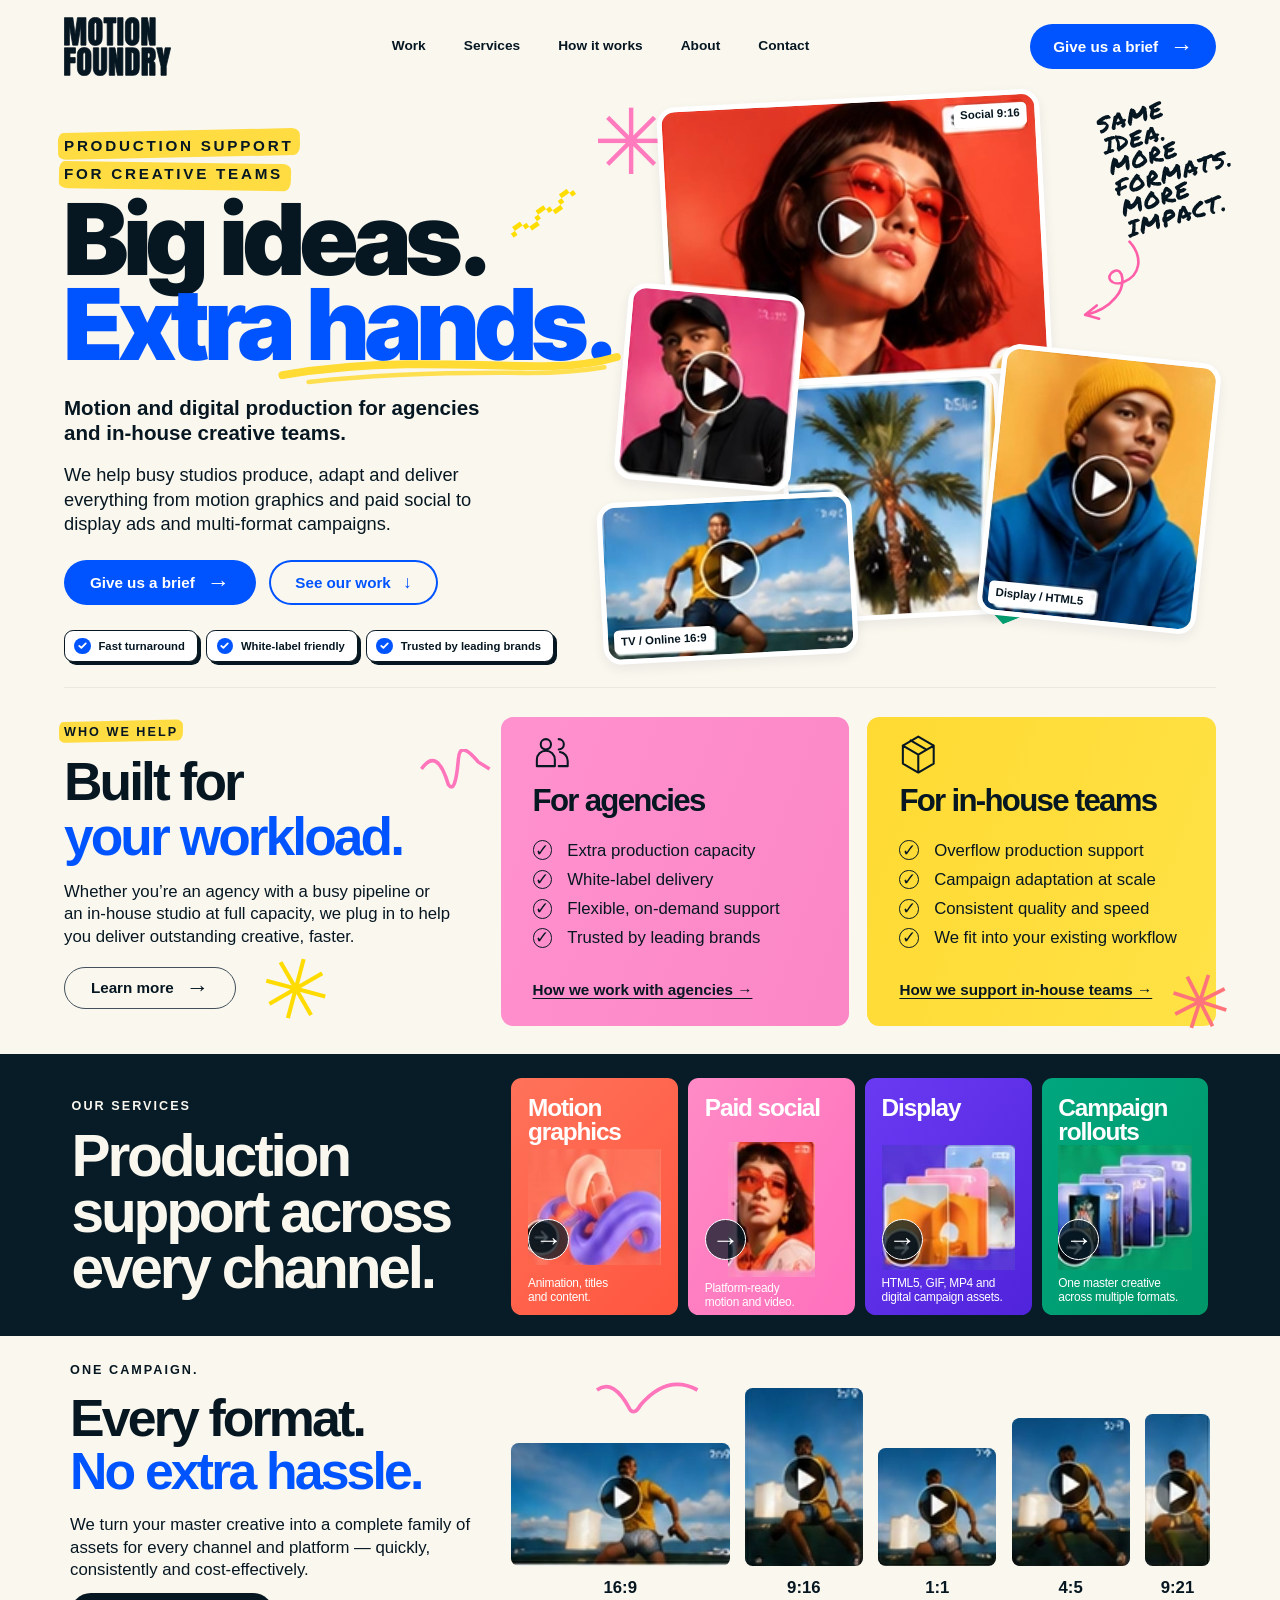
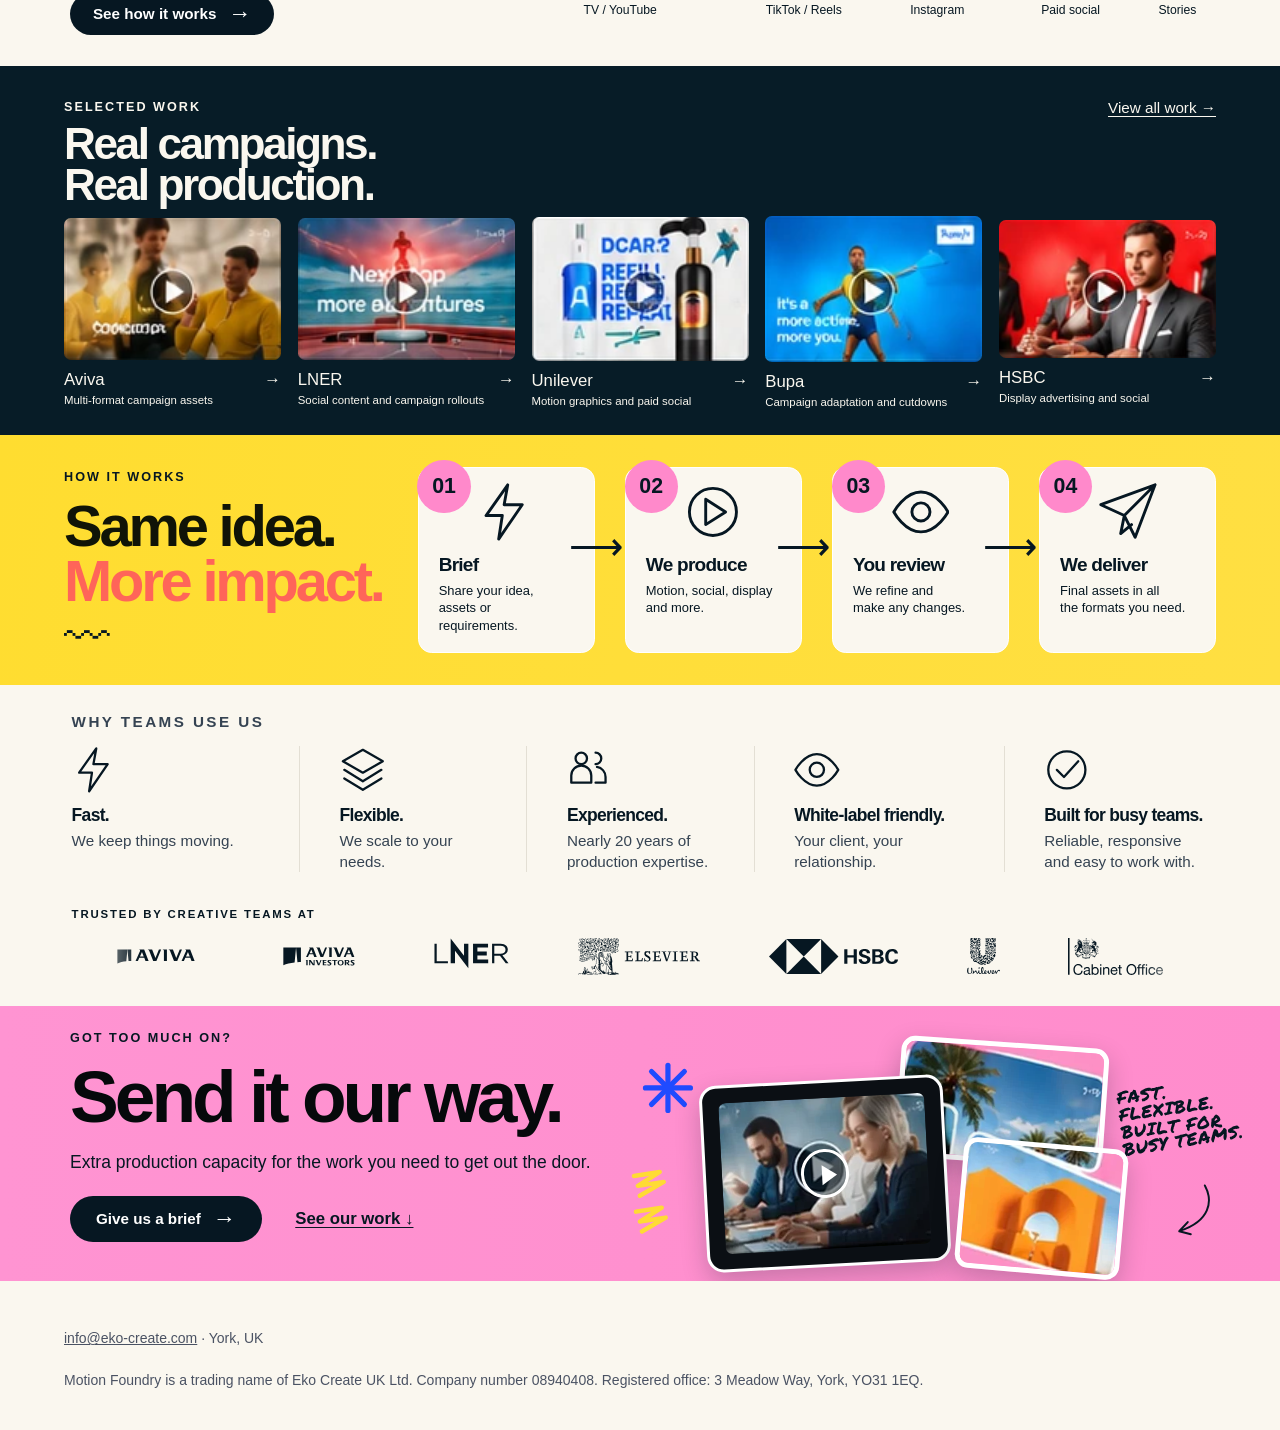
==== index.html @ 04515a28 "Hero proof points boxed as chips White boxes with navy outline and offset shadow, blue tick badges. " ====
<!doctype html><html lang="en-GB"><head><meta charset="utf-8"><meta name="viewport" content="width=device-width,initial-scale=1"><title>Motion Foundry | Motion &amp; digital production for agencies and in-house teams</title><link rel="canonical" href="https://motionfoundrystudio.com/"><meta property="og:title" content="Motion Foundry — Big ideas. Extra hands."><meta property="og:description" content="Motion and digital production for agencies and in-house creative teams."><meta property="og:type" content="website"><meta property="og:url" content="https://motionfoundrystudio.com/"><meta name="description" content="Motion and digital production for agencies and in-house creative teams. Extra production capacity across every channel."><meta name="theme-color" content="#faf7ef"><link rel="preload" href="./assets/fonts/inter-tight-900.woff2" as="font" type="font/woff2" crossorigin><link rel="stylesheet" href="./styles.css"><link rel="stylesheet" href="./motion.css"><script>document.documentElement.classList.add('js')</script><script src="./app.js" defer></script></head><body>
<a class="skip" href="#main">Skip to content</a>
<header class="header wrap"><a href="#top" aria-label="Motion Foundry home"><img class="logo" src="./assets/logo.svg" width="332" height="184" alt="Motion Foundry"></a><button class="menu" aria-controls="nav" aria-expanded="false">Menu ☰</button><nav id="nav" aria-label="Main navigation"><a href="#work">Work</a><a href="#services">Services</a><a href="#how">How it works</a><a href="#about">About</a><a href="#contact">Contact</a></nav><button class="button blue" data-brief>Give us a brief <span>→</span></button></header>
<main id="main">
<section class="hero wrap" id="top"><div class="hero-copy"><p class="eyebrow"><span class="hl-pen">Production support</span><br><span class="hl-pen hl-2">for creative teams</span></p><h1>Big ideas.<br><span>Extra hands.<svg class="hand-underline" viewBox="0 0 300 34" aria-hidden="true" focusable="false"><path class="u1" pathLength="1" d="M3 23C38 17 74 14 112 13.5C160 12.8 205 15.5 240 15C262 14.6 280 12 297 7"/><path class="u2" pathLength="1" d="M26 29C84 22.5 150 20.5 214 21C244 21.3 266 19.5 286 16"/></svg></span></h1><p class="lead">Motion and digital production for agencies<br class="desktop"> and in-house creative teams.</p><p>We help busy studios produce, adapt and deliver everything from motion graphics and paid social to display ads and multi-format campaigns.</p><div class="actions"><button class="button blue" data-brief>Give us a brief <span>→</span></button><a class="button ghost" href="#work">See our work <span aria-hidden="true">↓</span></a></div><ul class="ticks"><li>Fast turnaround</li><li>White-label friendly</li><li>Trusted by leading brands</li></ul></div><div class="hero-art real-collage" aria-label="Campaign imagery across different formats"><span class="collage-star" aria-hidden="true">✳</span><span class="collage-scribble" aria-hidden="true">〰</span><span class="collage-shape" aria-hidden="true"></span><svg class="hero-arrow" viewBox="0 0 90 110" aria-hidden="true" focusable="false"><g fill="none" stroke="#ff5fa8" stroke-width="3.4" stroke-linecap="round" stroke-linejoin="round"><path class="a1" pathLength="1" d="M70 6C88 26 84 50 62 58C46 64 38 50 50 44C62 38 66 62 52 78C42 90 28 97 14 100"/><path class="a2" pathLength="1" d="M28 88L13 100L31 105"/></g></svg><p class="collage-note"><span class="visually-hidden">Same idea. More formats. More impact.</span><svg class="note-svg" xmlns="http://www.w3.org/2000/svg" viewBox="-6 -6 583 596" fill="currentColor" aria-hidden="true" focusable="false"><path transform="translate(0 90) rotate(-3)" d="M1 -44Q2 -46 2 -46Q2 -47 1 -48Q1 -50 2 -51Q2 -52 2 -53Q3 -56 4 -58Q6 -59 8 -61Q10 -62 13 -63Q15 -63 17 -64Q17 -64 17 -64Q16 -64 17 -65Q22 -66 27 -68Q33 -70 38 -71Q44 -73 50 -73Q55 -73 62 -71Q62 -70 63 -69Q64 -68 64 -67Q65 -66 66 -65Q66 -64 66 -63Q67 -62 68 -61Q69 -59 68 -57Q67 -57 66 -56Q65 -55 64 -54Q59 -55 55 -55Q51 -55 47 -54Q46 -56 45 -56Q43 -56 41 -55Q40 -55 38 -54Q37 -54 35 -54Q34 -53 33 -53Q31 -52 29 -52Q29 -52 29 -51Q29 -51 29 -51Q30 -50 31 -49Q32 -49 33 -49Q35 -49 36 -48Q37 -47 37 -46Q39 -46 40 -45Q41 -45 42 -43Q43 -42 43 -41Q44 -40 44 -38Q44 -38 44 -38Q45 -38 45 -37Q46 -36 47 -34Q49 -33 49 -31Q50 -28 50 -25Q50 -23 49 -21Q47 -17 44 -13Q41 -10 37 -7Q33 -4 29 -3Q24 -1 20 1Q20 0 19 1Q19 1 19 0Q18 1 17 1Q16 1 14 1Q13 1 12 1Q10 1 9 1Q8 0 8 0Q7 -1 7 -2Q6 -2 6 -3Q6 -4 6 -4Q6 -4 6 -4Q6 -4 6 -4Q7 -5 6 -5Q6 -5 6 -5Q6 -5 6 -6Q5 -6 6 -6Q6 -7 6 -8Q6 -9 6 -11Q6 -12 6 -13Q6 -14 8 -15Q12 -15 15 -15Q19 -16 22 -17Q25 -19 28 -20Q31 -22 33 -23Q34 -24 34 -25Q35 -26 36 -26Q36 -27 37 -28Q38 -29 38 -30Q38 -30 38 -30Q38 -30 38 -31Q37 -31 37 -31Q37 -31 37 -31Q37 -32 36 -32Q36 -32 36 -32Q33 -33 31 -34Q28 -35 26 -36Q25 -35 24 -35Q22 -36 21 -36Q17 -36 13 -37Q9 -38 6 -39Q6 -40 5 -40Q5 -41 4 -40Q3 -41 3 -42Q2 -43 1 -44ZM59 -9 60 -10 60 -12Q63 -18 65 -24Q68 -29 71 -35Q72 -37 73 -39Q74 -41 75 -42Q74 -43 74 -43Q74 -44 75 -44Q76 -46 77 -48Q78 -49 78 -51Q79 -53 80 -55Q81 -57 83 -59L84 -60L85 -60Q85 -60 85 -60Q86 -60 87 -60L88 -60Q92 -61 94 -64Q97 -67 99 -71L100 -72L102 -71Q102 -71 103 -71Q104 -71 106 -70Q108 -70 110 -69Q112 -68 113 -67L113 -67Q113 -65 114 -65Q114 -64 114 -63Q114 -61 115 -59Q115 -57 115 -54Q115 -52 116 -50Q116 -48 117 -46Q117 -44 118 -41Q118 -38 119 -36Q120 -36 121 -36Q122 -36 123 -37L125 -37L125 -35Q125 -35 125 -35Q126 -35 126 -34Q128 -34 128 -34Q129 -33 130 -33Q130 -32 130 -32Q130 -32 131 -32L132 -31L131 -29Q130 -27 128 -25Q126 -23 123 -22Q123 -21 123 -21Q123 -20 124 -19Q124 -17 124 -15Q125 -13 124 -11Q123 -8 122 -6Q121 -4 119 -3Q117 -1 115 0Q112 1 110 1Q109 1 108 0Q107 0 107 -1Q106 -1 106 -1L104 -2L105 -3Q105 -4 105 -5Q104 -5 103 -6Q103 -7 103 -7Q102 -7 102 -8L100 -10L103 -11Q106 -12 107 -13Q108 -14 108 -17Q105 -18 104 -17Q102 -17 101 -17Q99 -16 96 -16Q94 -15 92 -15Q90 -15 88 -15L87 -16L87 -17Q87 -17 87 -17Q86 -17 86 -17Q86 -18 85 -19Q84 -20 85 -21Q84 -23 84 -24Q83 -23 83 -22Q83 -21 83 -21L82 -20L81 -19Q81 -19 81 -19Q81 -18 81 -18L81 -17L80 -16Q80 -16 80 -16Q79 -16 79 -15Q79 -14 79 -13Q78 -12 78 -11Q77 -10 77 -8Q77 -7 77 -5L76 -4Q76 -3 75 -3Q74 -3 74 -2Q73 -2 72 -1L72 0L70 0Q69 0 69 0Q68 0 67 0L66 0Q65 -1 64 -1Q63 -2 62 -3L62 -3Q62 -4 61 -5Q61 -5 61 -6Q61 -7 61 -8ZM90 -35Q89 -33 88 -31Q88 -31 89 -31Q90 -31 90 -31Q94 -31 97 -31Q100 -32 103 -32Q102 -36 101 -40Q100 -43 99 -47L99 -46Q96 -44 94 -41Q92 -38 90 -35ZM145 1Q144 1 142 1Q140 -1 139 -3Q138 -6 137 -10Q136 -13 136 -16Q136 -19 137 -22Q137 -22 138 -24Q139 -27 141 -30Q142 -33 144 -38Q146 -42 148 -46Q150 -50 151 -54Q153 -57 154 -59Q155 -60 156 -61Q157 -63 157 -64Q158 -66 159 -67Q160 -69 161 -70Q163 -71 164 -72Q165 -73 167 -74Q168 -73 169 -73Q170 -72 171 -71L171 -70Q171 -69 172 -69Q172 -69 173 -69Q174 -68 175 -68Q176 -68 177 -68Q177 -67 177 -66Q178 -66 178 -65Q180 -62 181 -60Q183 -57 181 -54L182 -53Q182 -52 182 -52Q182 -51 182 -50Q182 -49 182 -48Q182 -47 182 -46L183 -46Q184 -45 186 -45Q188 -45 189 -46Q191 -47 192 -47Q193 -48 194 -49Q195 -49 196 -49Q198 -51 200 -53Q201 -54 203 -56Q207 -59 210 -62Q213 -65 215 -70Q216 -71 218 -71Q219 -71 220 -70Q222 -70 223 -69Q224 -69 224 -69Q224 -69 224 -69Q224 -67 225 -67Q226 -66 226 -66Q226 -66 226 -66Q227 -65 228 -65Q228 -65 228 -64Q229 -61 231 -60Q231 -59 231 -58Q232 -57 232 -56Q232 -55 232 -55Q233 -55 233 -54L231 -54L231 -52Q231 -51 231 -49Q230 -46 229 -45Q230 -42 230 -41Q230 -39 229 -38Q229 -36 229 -35Q228 -33 228 -32Q228 -25 226 -18Q224 -12 221 -7Q221 -6 221 -6Q220 -5 220 -4Q219 -4 218 -4Q217 -3 217 -3Q216 -2 215 -2Q213 -1 212 -1Q208 -5 207 -13Q207 -21 211 -34Q212 -35 212 -36V-37L211 -37Q210 -37 210 -37Q209 -37 209 -36Q206 -34 202 -31Q199 -29 195 -27Q191 -25 187 -24Q183 -22 179 -22Q169 -22 164 -32L163 -34L162 -33Q162 -32 161 -31Q161 -29 160 -27Q159 -26 159 -24Q158 -22 158 -20Q157 -19 156 -18Q155 -16 154 -15Q154 -14 154 -14Q154 -13 155 -13Q154 -12 154 -12Q154 -12 154 -11Q153 -11 153 -10Q152 -10 152 -9Q151 -8 151 -8Q151 -7 151 -7Q151 -6 151 -5Q150 -3 149 -2Q148 0 148 0Q147 1 146 1Q146 1 145 1ZM243 -3Q242 -4 242 -5Q241 -6 240 -7Q240 -8 239 -10Q239 -12 239 -14Q238 -16 238 -18Q238 -20 238 -22Q239 -23 239 -24Q239 -24 240 -25Q240 -26 241 -27Q241 -27 241 -28Q241 -28 241 -29Q241 -29 242 -29Q243 -31 244 -33Q245 -35 245 -37Q246 -38 247 -40Q248 -42 249 -44Q247 -46 247 -48Q246 -50 245 -51Q245 -53 245 -55Q245 -57 244 -59Q245 -61 247 -62Q249 -63 251 -64Q253 -64 255 -65Q257 -65 260 -66Q265 -67 268 -68Q272 -69 275 -70Q279 -70 283 -71Q287 -71 292 -72Q292 -72 292 -72Q292 -72 293 -72Q293 -71 294 -71Q294 -71 294 -71Q294 -72 294 -72Q294 -72 294 -72Q294 -72 295 -72Q295 -71 295 -72Q295 -72 295 -72Q296 -70 298 -69Q300 -68 302 -67Q302 -66 302 -65Q302 -65 302 -65Q302 -64 302 -64Q302 -63 302 -63Q301 -60 299 -58Q297 -57 295 -56Q292 -55 290 -55Q287 -55 285 -54Q282 -54 279 -53Q277 -52 274 -51Q274 -51 273 -51Q272 -51 272 -51Q271 -50 270 -50Q269 -50 268 -50Q267 -50 266 -49Q265 -49 264 -49Q265 -48 265 -47Q265 -46 265 -45Q269 -44 274 -45Q279 -45 284 -45Q284 -45 284 -45Q283 -45 283 -44Q284 -43 285 -43Q286 -42 287 -41Q287 -40 288 -40Q289 -39 290 -39Q291 -38 291 -37Q291 -36 291 -35Q289 -33 287 -32Q285 -31 283 -30Q281 -29 279 -28Q276 -27 274 -27Q273 -27 273 -27Q273 -27 272 -28Q271 -27 269 -27Q268 -28 267 -27Q265 -28 264 -28Q262 -28 260 -28Q259 -26 257 -23Q256 -20 254 -17Q258 -16 261 -16Q264 -17 266 -17Q268 -17 271 -17Q273 -18 277 -18Q279 -19 283 -19Q286 -20 288 -21Q289 -20 290 -19Q291 -19 291 -18Q292 -17 293 -16Q293 -16 295 -16Q295 -15 295 -15Q295 -14 295 -13Q296 -13 296 -13Q296 -12 297 -12Q295 -8 293 -6Q291 -4 288 -3Q285 -2 281 -2Q278 -1 273 0Q272 0 271 0Q271 -1 270 -1Q267 0 263 0Q260 1 256 1Q252 1 249 0Q245 -1 243 -3Z"/><path transform="translate(6 186) rotate(-2)" d="M2 1Q0 0 -1 -1Q-1 -2 -2 -4Q-2 -6 -3 -7Q-3 -9 -4 -11Q-4 -12 -3 -13Q-2 -13 -2 -14Q1 -14 3 -14Q4 -14 6 -15Q8 -15 10 -15Q11 -16 13 -16Q15 -19 16 -21Q17 -24 19 -27Q19 -29 20 -31Q21 -33 22 -35Q23 -37 24 -39Q24 -41 24 -43Q26 -46 27 -49Q27 -52 28 -56Q24 -56 22 -55Q20 -55 19 -54Q17 -54 16 -55Q15 -56 14 -57Q13 -58 13 -59Q12 -60 12 -61Q12 -62 12 -64Q12 -66 11 -67Q11 -67 12 -68Q12 -69 12 -70Q13 -70 15 -70Q17 -70 19 -70Q21 -71 22 -71Q24 -71 25 -72Q30 -72 36 -72Q41 -72 46 -73Q48 -72 50 -72Q52 -72 55 -72Q57 -72 59 -71Q61 -70 61 -67Q63 -67 64 -66Q64 -66 64 -65Q65 -64 65 -63Q65 -62 65 -61Q63 -60 61 -59Q58 -58 55 -58Q53 -58 49 -57Q46 -57 43 -57Q43 -54 42 -50Q41 -45 39 -41Q38 -37 37 -34Q36 -30 36 -29Q35 -27 35 -26Q34 -24 33 -23Q33 -21 32 -20Q32 -19 31 -17H38Q38 -16 39 -16Q39 -15 40 -15Q41 -15 41 -14Q42 -14 42 -13Q44 -12 44 -11Q45 -10 45 -9Q44 -8 44 -7Q43 -6 42 -5Q41 -5 41 -4Q40 -4 39 -3Q36 -3 34 -3Q31 -3 29 -3Q28 -3 28 -2Q28 -2 28 -1Q25 -2 22 -2Q19 -2 15 -1Q12 -1 9 0Q5 1 2 1ZM65 1Q62 0 61 -1Q59 -3 59 -5Q58 -7 58 -10Q57 -12 57 -15Q57 -17 58 -17Q59 -18 59 -20Q60 -23 61 -26Q61 -29 62 -32Q62 -33 63 -33Q64 -39 63 -45Q62 -50 61 -55Q61 -57 61 -57Q62 -58 61 -58Q61 -59 62 -59Q63 -59 64 -59Q64 -61 63 -62Q62 -64 62 -66Q62 -68 63 -70Q63 -71 64 -73Q67 -72 70 -71Q73 -69 76 -68Q79 -67 82 -66Q85 -65 87 -64Q92 -61 96 -58Q100 -55 104 -51Q108 -48 110 -43Q113 -39 113 -32Q113 -32 113 -31Q113 -31 112 -31Q112 -30 112 -30Q112 -29 112 -28Q109 -22 104 -18Q98 -14 92 -11Q85 -7 79 -5Q72 -2 65 1ZM75 -54Q74 -54 73 -54Q75 -50 75 -46Q76 -42 76 -38Q76 -34 75 -30Q75 -26 74 -21Q75 -21 76 -21Q77 -22 78 -22Q79 -23 80 -23Q82 -24 83 -24Q83 -24 84 -25Q85 -25 85 -26Q88 -27 90 -28Q92 -29 95 -30Q97 -32 98 -33Q100 -35 101 -38Q100 -39 99 -40Q98 -41 97 -42Q96 -43 94 -44Q93 -45 93 -47Q91 -47 90 -48Q89 -48 88 -49Q87 -50 85 -50Q84 -51 82 -51Q80 -52 78 -53Q76 -53 75 -54ZM124 -3Q123 -4 123 -5Q122 -6 121 -7Q121 -8 121 -10Q120 -12 120 -14Q120 -16 119 -18Q119 -20 120 -22Q120 -23 120 -24Q121 -24 121 -25Q122 -26 122 -27Q122 -27 122 -28Q122 -28 123 -29Q123 -29 124 -29Q124 -31 125 -33Q126 -35 127 -37Q128 -38 128 -40Q129 -42 130 -44Q129 -46 128 -48Q127 -50 127 -51Q126 -53 126 -55Q126 -57 125 -59Q126 -61 128 -62Q130 -63 132 -64Q134 -64 136 -65Q138 -65 141 -66Q146 -67 150 -68Q153 -69 157 -70Q160 -70 164 -71Q168 -71 173 -72Q173 -72 173 -72Q173 -72 174 -72Q174 -71 175 -71Q175 -71 175 -71Q175 -72 175 -72Q175 -72 175 -72Q176 -72 176 -72Q176 -71 176 -72Q177 -72 176 -72Q178 -70 179 -69Q181 -68 184 -67Q184 -66 184 -65Q184 -65 183 -65Q183 -64 183 -64Q183 -63 184 -63Q182 -60 180 -58Q178 -57 176 -56Q174 -55 171 -55Q169 -55 166 -54Q163 -54 161 -53Q158 -52 156 -51Q155 -51 154 -51Q154 -51 153 -51Q152 -50 151 -50Q150 -50 149 -50Q149 -50 148 -49Q146 -49 145 -49Q146 -48 146 -47Q146 -46 146 -45Q150 -44 155 -45Q160 -45 165 -45Q165 -45 165 -45Q165 -45 165 -44Q166 -43 166 -43Q167 -42 168 -41Q169 -40 170 -40Q170 -39 172 -39Q172 -38 172 -37Q173 -36 172 -35Q170 -33 168 -32Q166 -31 164 -30Q162 -29 160 -28Q158 -27 155 -27Q154 -27 154 -27Q154 -27 153 -28Q152 -27 151 -27Q149 -28 148 -27Q147 -28 145 -28Q143 -28 142 -28Q140 -26 138 -23Q137 -20 136 -17Q140 -16 142 -16Q145 -17 147 -17Q150 -17 152 -17Q155 -18 158 -18Q161 -19 164 -19Q167 -20 170 -21Q171 -20 171 -19Q172 -19 173 -18Q173 -17 174 -16Q175 -16 176 -16Q176 -15 176 -15Q177 -14 177 -13Q177 -13 177 -13Q177 -12 178 -12Q176 -8 174 -6Q172 -4 169 -3Q166 -2 162 -2Q159 -1 154 0Q153 0 153 0Q152 -1 151 -1Q148 0 145 0Q141 1 137 1Q133 1 130 0Q126 -1 124 -3ZM183 -9 184 -10 184 -12Q186 -18 189 -24Q192 -29 194 -35Q195 -37 196 -39Q197 -41 198 -42Q198 -43 198 -43Q198 -44 198 -44Q200 -46 200 -48Q201 -49 202 -51Q203 -53 204 -55Q205 -57 206 -59L207 -60L208 -60Q209 -60 209 -60Q209 -60 210 -60L212 -60Q215 -61 218 -64Q220 -67 223 -71L224 -72L225 -71Q226 -71 227 -71Q228 -71 229 -70Q231 -70 233 -69Q235 -68 236 -67L237 -67Q237 -65 237 -65Q237 -64 237 -63Q238 -61 238 -59Q238 -57 238 -54Q239 -52 239 -50Q240 -48 240 -46Q241 -44 241 -41Q242 -38 243 -36Q244 -36 244 -36Q245 -36 247 -37L248 -37L248 -35Q249 -35 249 -35Q249 -35 250 -34Q251 -34 252 -34Q253 -33 253 -33Q253 -32 254 -32Q254 -32 254 -32L256 -31L255 -29Q254 -27 252 -25Q249 -23 247 -22Q247 -21 247 -21Q247 -20 247 -19Q248 -17 248 -15Q248 -13 248 -11Q247 -8 245 -6Q244 -4 242 -3Q241 -1 238 0Q236 1 234 1Q232 1 232 0Q231 0 230 -1Q230 -1 229 -1L228 -2L228 -3Q229 -4 228 -5Q228 -5 227 -6Q226 -7 226 -7Q226 -7 225 -8L224 -10L227 -11Q230 -12 231 -13Q232 -14 231 -17Q229 -18 227 -17Q226 -17 224 -17Q222 -16 220 -16Q218 -15 215 -15Q214 -15 212 -15L211 -16L210 -17Q210 -17 210 -17Q210 -17 210 -17Q209 -18 208 -19Q208 -20 208 -21Q208 -23 207 -24Q207 -23 207 -22Q207 -21 206 -21L206 -20L205 -19Q204 -19 204 -19Q204 -18 204 -18L205 -17L204 -16Q204 -16 203 -16Q203 -16 203 -15Q203 -14 202 -13Q202 -12 201 -11Q201 -10 201 -8Q200 -7 200 -5L200 -4Q199 -3 198 -3Q198 -3 197 -2Q196 -2 196 -1L195 0L194 0Q193 0 192 0Q192 0 191 0L190 0Q188 -1 188 -1Q187 -2 186 -3L185 -3Q185 -4 185 -5Q185 -5 185 -6Q184 -7 184 -8ZM214 -35Q212 -33 211 -31Q212 -31 212 -31Q213 -31 214 -31Q217 -31 220 -31Q223 -32 226 -32Q226 -36 225 -40Q224 -43 223 -47L222 -46Q220 -44 218 -41Q215 -38 214 -35ZM274 -12Q274 -11 274 -10Q274 -9 274 -9Q274 -8 274 -7Q273 -6 273 -5Q273 -4 273 -4Q272 -4 272 -4Q272 -4 272 -4Q273 -3 273 -3L272 -2Q272 -1 271 0Q270 0 270 0Q269 0 269 1Q269 1 268 1L268 2L267 2Q265 3 264 3H263Q262 2 261 1Q260 0 260 0Q259 -1 258 -2Q258 -3 258 -3Q258 -5 258 -5L256 -6L258 -7L256 -9Q258 -10 258 -10Q259 -11 259 -11Q260 -12 260 -12Q261 -13 262 -15L262 -16L264 -15Q264 -15 265 -15Q267 -14 268 -14Q269 -14 271 -13Q272 -13 273 -12Z"/><path transform="translate(14 282) rotate(-4)" d="M9 1Q8 1 6 1Q4 -1 3 -3Q2 -6 1 -10Q0 -13 1 -16Q1 -19 2 -22Q2 -22 3 -24Q4 -27 5 -30Q6 -33 8 -38Q10 -42 12 -46Q14 -50 16 -54Q17 -57 19 -59Q19 -60 20 -61Q21 -63 22 -64Q23 -66 24 -67Q25 -69 26 -70Q27 -71 28 -72Q29 -73 31 -74Q33 -73 33 -73Q34 -72 35 -71L35 -70Q36 -69 36 -69Q36 -69 37 -69Q38 -68 39 -68Q40 -68 41 -68Q41 -67 42 -66Q42 -66 42 -65Q44 -62 46 -60Q47 -57 46 -54L46 -53Q46 -52 46 -52Q46 -51 46 -50Q46 -49 46 -48Q46 -47 46 -46L47 -46Q48 -45 50 -45Q52 -45 53 -46Q55 -47 56 -47Q57 -48 58 -49Q59 -49 60 -49Q62 -51 64 -53Q66 -54 67 -56Q71 -59 74 -62Q78 -65 79 -70Q81 -71 82 -71Q83 -71 85 -70Q86 -70 87 -69Q88 -69 88 -69Q88 -69 88 -69Q88 -67 89 -67Q90 -66 90 -66Q90 -66 90 -66Q91 -65 92 -65Q92 -65 93 -64Q93 -61 96 -60Q95 -59 96 -58Q96 -57 96 -56Q96 -55 97 -55Q97 -55 97 -54L95 -54L95 -52Q95 -51 95 -49Q94 -46 94 -45Q94 -42 94 -41Q94 -39 94 -38Q93 -36 93 -35Q92 -33 92 -32Q92 -25 90 -18Q88 -12 86 -7Q85 -6 85 -6Q85 -5 84 -4Q83 -4 83 -4Q82 -3 81 -3Q80 -2 79 -2Q78 -1 76 -1Q72 -5 72 -13Q71 -21 75 -34Q76 -35 76 -36V-37L75 -37Q74 -37 74 -37Q74 -37 73 -36Q70 -34 67 -31Q63 -29 59 -27Q55 -25 51 -24Q47 -22 43 -22Q33 -22 28 -32L28 -34L27 -33Q26 -32 26 -31Q25 -29 24 -27Q23 -26 23 -24Q22 -22 22 -20Q21 -19 20 -18Q19 -16 19 -15Q18 -14 18 -14Q19 -13 19 -13Q19 -12 18 -12Q18 -12 18 -11Q17 -11 17 -10Q16 -10 16 -9Q16 -8 16 -8Q15 -7 15 -7Q15 -6 15 -5Q14 -3 13 -2Q13 0 12 0Q11 1 10 1Q10 1 9 1ZM125 0Q121 1 117 0Q114 -1 111 -3Q108 -5 106 -8Q104 -11 103 -14Q102 -21 103 -26Q105 -31 107 -36Q110 -41 113 -45Q117 -49 120 -52Q120 -52 121 -52Q121 -53 122 -53Q122 -54 122 -54Q123 -55 123 -55Q124 -56 124 -56Q125 -57 126 -57Q127 -58 127 -58Q128 -59 128 -60Q129 -60 130 -61Q131 -61 131 -62Q132 -62 133 -63Q133 -63 134 -64V-65Q137 -66 137 -67Q138 -68 140 -70Q141 -70 142 -70Q142 -70 144 -70Q144 -72 145 -73Q146 -74 147 -75Q149 -74 151 -74Q152 -73 154 -72Q154 -71 154 -70Q155 -70 156 -69Q156 -69 157 -68Q158 -67 158 -66Q158 -66 158 -67Q159 -67 159 -67Q159 -66 159 -65Q160 -65 160 -64Q160 -64 160 -64Q161 -63 161 -62Q160 -61 160 -60Q160 -59 158 -58Q158 -57 159 -57Q160 -57 160 -57Q160 -56 159 -55Q162 -50 164 -45Q167 -40 169 -36Q169 -34 170 -33Q170 -32 170 -31Q171 -29 171 -28Q172 -27 172 -25Q172 -24 172 -22Q172 -20 171 -18Q171 -17 170 -15Q169 -13 168 -13Q166 -11 164 -10Q161 -8 159 -7Q158 -6 156 -6Q155 -5 153 -5Q152 -4 150 -3Q148 -3 147 -2Q145 -1 143 -1Q141 -1 140 -1Q136 0 133 1Q129 1 125 0ZM126 -35Q125 -33 124 -31Q123 -29 121 -27Q120 -26 119 -23Q118 -21 118 -19Q120 -17 123 -17Q125 -16 128 -16Q131 -17 134 -17Q137 -18 139 -18Q139 -19 140 -19Q144 -19 147 -21Q151 -23 155 -25Q155 -26 156 -27Q157 -28 157 -29Q156 -30 156 -31Q156 -31 156 -33Q154 -36 152 -40Q150 -44 147 -48Q147 -48 147 -47Q146 -47 145 -47Q145 -46 144 -46Q144 -46 143 -46Q142 -46 142 -46Q141 -46 140 -47Q137 -44 134 -41Q130 -39 127 -35Q127 -35 127 -35Q127 -35 126 -35ZM183 -8Q182 -8 182 -9Q181 -10 181 -11H182Q181 -13 181 -15Q182 -17 182 -18Q183 -20 183 -22Q183 -23 183 -25Q183 -25 184 -25Q184 -26 184 -27Q184 -27 184 -28Q184 -29 184 -30Q185 -33 186 -36Q187 -39 187 -42Q188 -46 189 -49Q189 -52 190 -54Q192 -54 193 -54Q195 -53 195 -53Q198 -55 201 -58Q203 -62 205 -65Q208 -68 211 -70Q214 -73 218 -73Q221 -72 224 -70Q227 -68 228 -65Q229 -64 230 -64Q231 -63 231 -63V-61Q233 -60 234 -58Q235 -57 235 -55Q236 -53 237 -51Q237 -49 238 -47Q238 -47 238 -46Q238 -46 238 -45Q239 -45 239 -44Q239 -44 239 -43Q238 -38 235 -35Q232 -32 228 -30Q224 -28 219 -26Q214 -25 210 -23Q210 -23 211 -23Q211 -23 211 -22Q214 -20 216 -19Q217 -18 219 -18Q220 -17 222 -16Q224 -16 227 -15Q230 -14 231 -14Q233 -14 234 -13Q236 -13 237 -13Q239 -13 241 -12Q243 -11 243 -10Q244 -8 244 -7Q245 -5 244 -4Q244 -3 244 -2Q244 -2 244 -2Q245 -2 245 -2Q244 -1 244 0Q243 0 243 1Q242 2 242 2Q241 3 240 3Q237 4 231 3Q226 2 217 -2Q213 -3 210 -4Q208 -6 206 -7Q204 -8 202 -10Q200 -11 198 -13Q198 -13 198 -12Q198 -12 198 -12Q197 -8 196 -6Q195 -3 193 -1Q192 -1 191 0Q191 0 190 1Q189 1 188 1Q188 0 187 0Q187 0 187 -1Q186 -1 185 -1Q185 -2 184 -2Q184 -3 183 -3Q183 -4 183 -5Q183 -5 183 -6Q183 -6 182 -7Q182 -8 183 -8ZM215 -53Q214 -51 212 -50Q211 -48 209 -47Q208 -45 207 -43Q205 -41 205 -38Q209 -39 213 -41Q218 -43 222 -44Q221 -48 219 -50Q217 -52 215 -53ZM254 -3Q253 -4 253 -5Q252 -6 251 -7Q251 -8 251 -10Q250 -12 250 -14Q250 -16 249 -18Q249 -20 250 -22Q250 -23 250 -24Q251 -24 251 -25Q252 -26 252 -27Q252 -27 252 -28Q252 -28 253 -29Q253 -29 254 -29Q254 -31 255 -33Q256 -35 257 -37Q258 -38 258 -40Q259 -42 260 -44Q258 -46 258 -48Q257 -50 257 -51Q256 -53 256 -55Q256 -57 255 -59Q256 -61 258 -62Q260 -63 262 -64Q264 -64 266 -65Q268 -65 271 -66Q276 -67 279 -68Q283 -69 287 -70Q290 -70 294 -71Q298 -71 303 -72Q303 -72 303 -72Q303 -72 304 -72Q304 -71 305 -71Q305 -71 305 -71Q305 -72 305 -72Q305 -72 305 -72Q306 -72 306 -72Q306 -71 306 -72Q307 -72 306 -72Q308 -70 309 -69Q311 -68 314 -67Q314 -66 314 -65Q314 -65 313 -65Q313 -64 313 -64Q313 -63 314 -63Q312 -60 310 -58Q308 -57 306 -56Q304 -55 301 -55Q299 -55 296 -54Q293 -54 291 -53Q288 -52 286 -51Q285 -51 284 -51Q283 -51 283 -51Q282 -50 281 -50Q280 -50 279 -50Q279 -50 277 -49Q276 -49 275 -49Q276 -48 276 -47Q276 -46 276 -45Q280 -44 285 -45Q290 -45 295 -45Q295 -45 295 -45Q295 -45 295 -44Q295 -43 296 -43Q297 -42 298 -41Q299 -40 300 -40Q300 -39 302 -39Q302 -38 302 -37Q303 -36 302 -35Q300 -33 298 -32Q296 -31 294 -30Q292 -29 290 -28Q288 -27 285 -27Q284 -27 284 -27Q284 -27 283 -28Q282 -27 281 -27Q279 -28 278 -27Q277 -28 275 -28Q273 -28 272 -28Q270 -26 268 -23Q267 -20 266 -17Q270 -16 272 -16Q275 -17 277 -17Q280 -17 282 -17Q285 -18 288 -18Q291 -19 294 -19Q297 -20 300 -21Q301 -20 301 -19Q302 -19 303 -18Q303 -17 304 -16Q305 -16 306 -16Q306 -15 306 -15Q307 -14 307 -13Q307 -13 307 -13Q307 -12 308 -12Q306 -8 304 -6Q302 -4 299 -3Q296 -2 292 -2Q289 -1 284 0Q283 0 283 0Q282 -1 281 -1Q278 0 275 0Q271 1 267 1Q263 1 260 0Q256 -1 254 -3Z"/><path transform="translate(20 378) rotate(-3)" d="M4 -20Q1 -21 0 -25Q-2 -28 -2 -30Q-2 -33 -1 -34Q0 -35 1 -36Q3 -37 4 -37Q5 -38 7 -38L8 -38Q9 -37 9 -37Q10 -36 10 -36Q11 -36 11 -37Q12 -38 12 -39Q12 -40 13 -41Q13 -42 14 -43Q14 -44 14 -45Q14 -45 14 -46Q14 -46 13 -46Q13 -46 12 -46Q12 -46 12 -47Q12 -47 11 -47Q10 -48 9 -48Q9 -49 8 -50Q8 -51 8 -51Q7 -52 7 -52L5 -53L6 -54Q6 -55 6 -55Q6 -55 6 -56Q6 -57 6 -58L6 -59Q7 -60 7 -60L8 -61Q10 -62 13 -63Q15 -63 17 -64Q19 -65 22 -66Q24 -67 26 -67Q27 -68 28 -68Q29 -68 30 -68Q31 -68 31 -68Q32 -68 32 -69Q34 -69 35 -70Q38 -71 43 -72Q48 -73 54 -73L56 -73Q56 -73 57 -73Q58 -73 58 -73Q63 -73 65 -70Q66 -70 67 -69Q67 -68 68 -68Q69 -67 69 -67Q69 -66 70 -66L70 -65Q71 -63 71 -61Q70 -60 70 -59Q69 -59 68 -59L67 -58Q66 -58 65 -58Q64 -58 64 -58Q61 -58 57 -58Q53 -58 49 -57Q45 -57 41 -56Q37 -55 34 -54Q34 -53 32 -53Q32 -52 32 -52Q32 -51 32 -51Q31 -50 31 -49Q31 -49 31 -48Q31 -48 31 -47Q29 -45 29 -41L29 -40Q28 -40 28 -39Q28 -38 28 -38L28 -36Q30 -37 32 -37Q34 -37 36 -37Q39 -38 42 -38Q44 -39 47 -39H51L50 -38L51 -38L51 -36Q52 -36 52 -36Q52 -35 53 -35L53 -34Q54 -34 54 -33Q54 -33 55 -32L54 -31L50 -25L49 -24L48 -24Q46 -24 45 -24Q44 -24 43 -23Q42 -23 41 -23Q39 -23 37 -23Q36 -22 34 -22Q32 -22 30 -21Q28 -21 26 -20Q25 -20 25 -20Q25 -20 25 -20Q24 -20 23 -20Q22 -20 21 -20Q20 -19 20 -19Q20 -18 20 -17Q19 -17 19 -16Q19 -15 18 -15L18 -13Q17 -13 17 -13Q17 -13 17 -13Q17 -12 17 -11Q17 -11 17 -10Q17 -10 16 -9Q16 -9 16 -9Q17 -7 17 -5Q16 -3 15 -1Q14 0 13 1Q11 1 10 1Q10 0 9 0Q8 0 8 0Q8 0 7 0L6 -1Q6 -2 5 -3Q5 -3 4 -4Q4 -4 3 -5Q3 -6 3 -7Q2 -10 2 -12Q3 -15 4 -17Q4 -18 4 -18Q4 -19 4 -20ZM85 0Q81 1 77 0Q74 -1 71 -3Q68 -5 66 -8Q64 -11 63 -14Q62 -21 63 -26Q65 -31 67 -36Q70 -41 73 -45Q77 -49 80 -52Q81 -52 81 -52Q81 -53 82 -53Q82 -54 83 -54Q83 -55 84 -55Q84 -56 85 -56Q85 -57 86 -57Q87 -58 87 -58Q88 -59 88 -60Q89 -60 90 -61Q91 -61 92 -62Q92 -62 93 -63Q94 -63 95 -64V-65Q97 -66 98 -67Q99 -68 100 -70Q101 -70 102 -70Q102 -70 104 -70Q105 -72 105 -73Q106 -74 108 -75Q109 -74 111 -74Q112 -73 114 -72Q114 -71 114 -70Q115 -70 116 -69Q116 -69 117 -68Q118 -67 118 -66Q118 -66 119 -67Q119 -67 119 -67Q119 -66 120 -65Q120 -65 120 -64Q120 -64 121 -64Q121 -63 121 -62Q121 -61 120 -60Q120 -59 119 -58Q119 -57 119 -57Q120 -57 120 -57Q120 -56 120 -55Q122 -50 125 -45Q127 -40 130 -36Q129 -34 130 -33Q130 -32 131 -31Q131 -29 132 -28Q132 -27 132 -25Q133 -24 132 -22Q132 -20 132 -18Q131 -17 130 -15Q129 -13 128 -13Q126 -11 124 -10Q121 -8 120 -7Q118 -6 117 -6Q115 -5 113 -5Q112 -4 110 -3Q109 -3 107 -2Q105 -1 103 -1Q101 -1 100 -1Q96 0 93 1Q90 1 85 0ZM86 -35Q85 -33 84 -31Q83 -29 81 -27Q80 -26 79 -23Q78 -21 78 -19Q80 -17 83 -17Q86 -16 88 -16Q91 -17 94 -17Q97 -18 99 -18Q99 -19 100 -19Q104 -19 108 -21Q111 -23 115 -25Q115 -26 116 -27Q117 -28 117 -29Q116 -30 116 -31Q116 -31 116 -33Q114 -36 112 -40Q110 -44 108 -48Q107 -48 107 -47Q106 -47 105 -47Q105 -46 105 -46Q104 -46 103 -46Q103 -46 102 -46Q101 -46 100 -47Q97 -44 94 -41Q90 -39 88 -35Q87 -35 87 -35Q87 -35 86 -35ZM143 -8Q142 -8 142 -9Q141 -10 141 -11H142Q141 -13 142 -15Q142 -17 142 -18Q143 -20 143 -22Q144 -23 143 -25Q143 -25 144 -25Q144 -26 144 -27Q144 -27 144 -28Q144 -29 144 -30Q145 -33 146 -36Q147 -39 147 -42Q148 -46 149 -49Q149 -52 151 -54Q152 -54 153 -54Q155 -53 155 -53Q158 -55 161 -58Q163 -62 166 -65Q168 -68 171 -70Q174 -73 179 -73Q181 -72 184 -70Q187 -68 189 -65Q189 -64 190 -64Q191 -63 192 -63V-61Q193 -60 194 -58Q195 -57 196 -55Q196 -53 197 -51Q198 -49 199 -47Q198 -47 198 -46Q198 -46 199 -45Q199 -45 199 -44Q199 -44 199 -43Q199 -38 196 -35Q193 -32 188 -30Q184 -28 179 -26Q175 -25 171 -23Q171 -23 171 -23Q171 -23 171 -22Q174 -20 176 -19Q177 -18 179 -18Q180 -17 182 -16Q184 -16 187 -15Q190 -14 191 -14Q193 -14 195 -13Q196 -13 197 -13Q199 -13 202 -12Q203 -11 203 -10Q204 -8 204 -7Q205 -5 205 -4Q204 -3 204 -2Q204 -2 204 -2Q205 -2 205 -2Q204 -1 204 0Q204 0 203 1Q203 2 202 2Q201 3 200 3Q197 4 191 3Q186 2 177 -2Q173 -3 170 -4Q168 -6 166 -7Q164 -8 162 -10Q161 -11 158 -13Q158 -13 158 -12Q158 -12 158 -12Q157 -8 156 -6Q155 -3 153 -1Q152 -1 151 0Q151 0 150 1Q149 1 148 1Q148 0 148 0Q147 0 147 -1Q146 -1 145 -1Q145 -2 145 -2Q144 -3 143 -3Q143 -4 143 -5Q143 -5 143 -6Q143 -6 143 -7Q142 -8 143 -8ZM175 -53Q174 -51 172 -50Q171 -48 169 -47Q168 -45 167 -43Q166 -41 165 -38Q169 -39 174 -41Q178 -43 182 -44Q182 -48 180 -50Q178 -52 175 -53ZM217 1Q216 1 214 1Q213 -1 212 -3Q210 -6 210 -10Q209 -13 209 -16Q209 -19 210 -22Q210 -22 211 -24Q212 -27 214 -30Q215 -33 217 -38Q219 -42 221 -46Q222 -50 224 -54Q226 -57 227 -59Q228 -60 229 -61Q229 -63 230 -64Q231 -66 232 -67Q233 -69 234 -70Q235 -71 237 -72Q238 -73 240 -74Q241 -73 242 -73Q243 -72 244 -71L244 -70Q244 -69 245 -69Q245 -69 245 -69Q247 -68 247 -68Q248 -68 250 -68Q250 -67 250 -66Q251 -66 251 -65Q253 -62 254 -60Q255 -57 254 -54L254 -53Q255 -52 255 -52Q255 -51 255 -50Q254 -49 254 -48Q254 -47 255 -46L255 -46Q257 -45 258 -45Q260 -45 262 -46Q263 -47 265 -47Q266 -48 267 -49Q268 -49 269 -49Q271 -51 272 -53Q274 -54 276 -56Q279 -59 283 -62Q286 -65 288 -70Q289 -71 291 -71Q292 -71 293 -70Q295 -70 296 -69Q296 -69 297 -69Q297 -69 297 -69Q297 -67 298 -67Q298 -66 299 -66Q299 -66 299 -66Q300 -65 300 -65Q301 -65 301 -64Q302 -61 304 -60Q304 -59 304 -58Q304 -57 305 -56Q305 -55 305 -55Q305 -55 305 -54L303 -54L304 -52Q304 -51 303 -49Q303 -46 302 -45Q302 -42 302 -41Q302 -39 302 -38Q302 -36 302 -35Q301 -33 300 -32Q301 -25 299 -18Q297 -12 294 -7Q294 -6 294 -6Q293 -5 293 -4Q292 -4 291 -4Q290 -3 289 -3Q288 -2 287 -2Q286 -1 285 -1Q280 -5 280 -13Q280 -21 284 -34Q284 -35 284 -36V-37L283 -37Q283 -37 283 -37Q282 -37 282 -36Q279 -34 275 -31Q271 -29 268 -27Q264 -25 260 -24Q256 -22 252 -22Q242 -22 237 -32L236 -34L235 -33Q235 -32 234 -31Q233 -29 233 -27Q232 -26 231 -24Q231 -22 231 -20Q230 -19 229 -18Q228 -16 227 -15Q227 -14 227 -14Q227 -13 227 -13Q227 -12 227 -12Q227 -12 226 -11Q226 -11 225 -10Q225 -10 224 -9Q224 -8 224 -8Q224 -7 224 -7Q224 -6 224 -5Q223 -3 222 -2Q221 0 220 0Q220 1 219 1Q218 1 217 1ZM307 -9 309 -10 309 -12Q311 -18 314 -24Q316 -29 319 -35Q320 -37 321 -39Q322 -41 323 -42Q323 -43 323 -43Q323 -44 323 -44Q324 -46 325 -48Q326 -49 327 -51Q328 -53 329 -55Q330 -57 331 -59L332 -60L333 -60Q333 -60 334 -60Q334 -60 335 -60L337 -60Q340 -61 342 -64Q345 -67 347 -71L349 -72L350 -71Q351 -71 352 -71Q353 -71 354 -70Q356 -70 358 -69Q360 -68 361 -67L362 -67Q362 -65 362 -65Q362 -64 362 -63Q363 -61 363 -59Q363 -57 363 -54Q364 -52 364 -50Q365 -48 365 -46Q366 -44 366 -41Q367 -38 368 -36Q369 -36 369 -36Q370 -36 372 -37L373 -37L373 -35Q373 -35 374 -35Q374 -35 374 -34Q376 -34 377 -34Q377 -33 378 -33Q378 -32 378 -32Q379 -32 379 -32L381 -31L380 -29Q379 -27 376 -25Q374 -23 371 -22Q372 -21 372 -21Q372 -20 372 -19Q372 -17 373 -15Q373 -13 373 -11Q372 -8 370 -6Q369 -4 367 -3Q365 -1 363 0Q361 1 358 1Q357 1 356 0Q356 0 355 -1Q354 -1 354 -1L353 -2L353 -3Q353 -4 353 -5Q353 -5 352 -6Q351 -7 351 -7Q351 -7 350 -8L348 -10L352 -11Q354 -12 355 -13Q356 -14 356 -17Q354 -18 352 -17Q351 -17 349 -17Q347 -16 345 -16Q343 -15 340 -15Q338 -15 337 -15L335 -16L335 -17Q335 -17 335 -17Q335 -17 334 -17Q334 -18 333 -19Q333 -20 333 -21Q332 -23 332 -24Q332 -23 332 -22Q331 -21 331 -21L331 -20L329 -19Q329 -19 329 -19Q329 -18 329 -18L329 -17L328 -16Q328 -16 328 -16Q328 -16 328 -15Q327 -14 327 -13Q327 -12 326 -11Q326 -10 325 -8Q325 -7 325 -5L324 -4Q324 -3 323 -3Q323 -3 322 -2Q321 -2 320 -1L320 0L319 0Q317 0 317 0Q316 0 316 0L314 0Q313 -1 313 -1Q312 -2 311 -3L310 -3Q310 -4 310 -5Q310 -5 309 -6Q309 -7 309 -8ZM339 -35Q337 -33 336 -31Q337 -31 337 -31Q338 -31 339 -31Q342 -31 345 -31Q348 -32 351 -32Q350 -36 350 -40Q349 -43 348 -47L347 -46Q345 -44 342 -41Q340 -38 339 -35ZM386 -55Q386 -56 386 -56Q386 -57 385 -58Q385 -59 385 -60Q384 -62 384 -64Q384 -65 385 -65Q385 -66 385 -66L386 -68H387Q388 -67 389 -67Q390 -67 390 -67Q394 -67 398 -68Q402 -68 406 -68Q410 -69 416 -69Q416 -70 416 -71Q416 -71 417 -71L418 -72Q420 -72 421 -71Q422 -71 422 -70Q425 -70 427 -71Q430 -71 433 -71Q437 -72 441 -72Q445 -73 449 -73Q450 -73 452 -73Q453 -73 454 -73L456 -72Q456 -71 457 -70Q457 -70 458 -69Q459 -68 461 -66Q462 -65 462 -61L461 -60Q461 -60 460 -59L459 -58H458Q457 -58 457 -58Q456 -58 456 -58Q455 -57 455 -57Q454 -57 454 -57Q453 -57 452 -57Q452 -57 451 -57Q448 -57 444 -57Q441 -56 438 -56Q435 -55 433 -55Q431 -55 429 -55Q428 -52 428 -50Q427 -48 426 -46Q425 -44 424 -42Q424 -40 423 -38Q422 -36 421 -35Q420 -33 420 -31Q418 -29 418 -27Q417 -25 416 -24L416 -22Q415 -22 415 -21Q415 -21 415 -21Q414 -19 414 -18Q414 -18 413 -17Q413 -17 413 -16Q413 -15 413 -15Q413 -14 413 -13Q413 -13 412 -12Q412 -12 412 -11Q412 -10 412 -10Q413 -10 413 -9Q413 -9 413 -8Q414 -8 414 -8Q414 -8 414 -8Q415 -7 416 -7L417 -6Q417 -2 416 0Q414 2 410 2L408 2Q408 1 408 1Q407 1 406 0Q406 0 405 0Q405 -1 405 -1Q404 -1 404 -1Q403 -1 403 -2L402 -2Q402 -3 402 -4Q401 -5 400 -6Q400 -7 400 -9Q399 -10 399 -11Q399 -11 398 -12Q398 -19 400 -24Q401 -28 403 -33Q404 -35 405 -37Q406 -40 406 -42L407 -43Q408 -44 408 -44Q408 -45 409 -47Q409 -48 410 -49Q410 -50 411 -51Q411 -51 411 -52Q410 -52 410 -52Q409 -52 409 -52Q407 -52 406 -52Q405 -52 405 -52Q404 -51 403 -51Q403 -51 402 -51H401H400Q399 -51 398 -51Q397 -51 396 -51Q396 -51 395 -51H394H393Q392 -51 391 -51Q390 -51 389 -52L388 -53Q388 -54 387 -54L386 -54ZM450 -44Q450 -46 451 -46Q451 -47 450 -48Q450 -50 451 -51Q451 -52 451 -53Q451 -56 453 -58Q455 -59 457 -61Q459 -62 462 -63Q464 -63 466 -64Q466 -64 466 -64Q465 -64 466 -65Q471 -66 476 -68Q481 -70 487 -71Q493 -73 498 -73Q504 -73 511 -71Q511 -70 512 -69Q512 -68 513 -67Q514 -66 515 -65Q515 -64 515 -63Q516 -62 517 -61Q518 -59 517 -57Q516 -57 515 -56Q514 -55 513 -54Q508 -55 504 -55Q499 -55 496 -54Q495 -56 493 -56Q492 -56 490 -55Q489 -55 487 -54Q486 -54 484 -54Q483 -53 481 -53Q480 -52 478 -52Q478 -52 478 -51Q478 -51 478 -51Q479 -50 480 -49Q481 -49 482 -49Q483 -49 484 -48Q485 -47 486 -46Q487 -46 489 -45Q490 -45 491 -43Q492 -42 492 -41Q493 -40 492 -38Q493 -38 493 -38Q494 -38 494 -37Q495 -36 496 -34Q498 -33 498 -31Q499 -28 499 -25Q499 -23 498 -21Q496 -17 493 -13Q490 -10 486 -7Q482 -4 478 -3Q473 -1 469 1Q469 0 468 1Q467 1 468 0Q467 1 466 1Q465 1 463 1Q462 1 461 1Q459 1 458 1Q457 0 457 0Q456 -1 456 -2Q455 -2 455 -3Q455 -4 455 -4Q455 -4 455 -4Q455 -4 455 -4Q455 -5 455 -5Q455 -5 455 -5Q455 -5 455 -6Q454 -6 454 -6Q455 -7 455 -8Q455 -9 455 -11Q454 -12 455 -13Q455 -14 456 -15Q460 -15 464 -15Q468 -16 471 -17Q474 -19 477 -20Q480 -22 482 -23Q483 -24 483 -25Q484 -26 485 -26Q485 -27 486 -28Q486 -29 487 -30Q487 -30 487 -30Q487 -30 486 -31Q486 -31 486 -31Q486 -31 486 -31Q486 -32 485 -32Q485 -32 485 -32Q482 -33 480 -34Q477 -35 475 -36Q474 -35 472 -35Q471 -36 470 -36Q466 -36 462 -37Q458 -38 455 -39Q455 -40 454 -40Q454 -41 453 -40Q452 -41 451 -42Q451 -43 450 -44ZM525 -12Q525 -11 525 -10Q525 -9 525 -9Q525 -8 525 -7Q524 -6 524 -5Q524 -4 524 -4Q524 -4 524 -4Q524 -4 524 -4Q524 -3 524 -3L523 -2Q523 -1 522 0Q521 0 521 0Q521 0 520 1Q520 1 520 1L519 2L518 2Q516 3 515 3H514Q513 2 512 1Q511 0 511 0Q510 -1 510 -2Q510 -3 509 -3Q509 -5 509 -5L507 -6L509 -7L508 -9Q509 -10 509 -10Q510 -11 510 -11Q511 -12 511 -12Q512 -13 513 -15L514 -16L515 -15Q515 -15 517 -15Q518 -14 519 -14Q521 -14 522 -13Q524 -13 524 -12Z"/><path transform="translate(30 474) rotate(-5)" d="M9 1Q8 1 6 1Q4 -1 3 -3Q2 -6 1 -10Q0 -13 1 -16Q1 -19 2 -22Q2 -22 3 -24Q4 -27 5 -30Q6 -33 8 -38Q10 -42 12 -46Q14 -50 16 -54Q17 -57 19 -59Q19 -60 20 -61Q21 -63 22 -64Q23 -66 24 -67Q25 -69 26 -70Q27 -71 28 -72Q29 -73 31 -74Q33 -73 33 -73Q34 -72 35 -71L35 -70Q36 -69 36 -69Q36 -69 37 -69Q38 -68 39 -68Q40 -68 41 -68Q41 -67 42 -66Q42 -66 42 -65Q44 -62 46 -60Q47 -57 46 -54L46 -53Q46 -52 46 -52Q46 -51 46 -50Q46 -49 46 -48Q46 -47 46 -46L47 -46Q48 -45 50 -45Q52 -45 53 -46Q55 -47 56 -47Q57 -48 58 -49Q59 -49 60 -49Q62 -51 64 -53Q66 -54 67 -56Q71 -59 74 -62Q78 -65 79 -70Q81 -71 82 -71Q83 -71 85 -70Q86 -70 87 -69Q88 -69 88 -69Q88 -69 88 -69Q88 -67 89 -67Q90 -66 90 -66Q90 -66 90 -66Q91 -65 92 -65Q92 -65 93 -64Q93 -61 96 -60Q95 -59 96 -58Q96 -57 96 -56Q96 -55 97 -55Q97 -55 97 -54L95 -54L95 -52Q95 -51 95 -49Q94 -46 94 -45Q94 -42 94 -41Q94 -39 94 -38Q93 -36 93 -35Q92 -33 92 -32Q92 -25 90 -18Q88 -12 86 -7Q85 -6 85 -6Q85 -5 84 -4Q83 -4 83 -4Q82 -3 81 -3Q80 -2 79 -2Q78 -1 76 -1Q72 -5 72 -13Q71 -21 75 -34Q76 -35 76 -36V-37L75 -37Q74 -37 74 -37Q74 -37 73 -36Q70 -34 67 -31Q63 -29 59 -27Q55 -25 51 -24Q47 -22 43 -22Q33 -22 28 -32L28 -34L27 -33Q26 -32 26 -31Q25 -29 24 -27Q23 -26 23 -24Q22 -22 22 -20Q21 -19 20 -18Q19 -16 19 -15Q18 -14 18 -14Q19 -13 19 -13Q19 -12 18 -12Q18 -12 18 -11Q17 -11 17 -10Q16 -10 16 -9Q16 -8 16 -8Q15 -7 15 -7Q15 -6 15 -5Q14 -3 13 -2Q13 0 12 0Q11 1 10 1Q10 1 9 1ZM125 0Q121 1 117 0Q114 -1 111 -3Q108 -5 106 -8Q104 -11 103 -14Q102 -21 103 -26Q105 -31 107 -36Q110 -41 113 -45Q117 -49 120 -52Q120 -52 121 -52Q121 -53 122 -53Q122 -54 122 -54Q123 -55 123 -55Q124 -56 124 -56Q125 -57 126 -57Q127 -58 127 -58Q128 -59 128 -60Q129 -60 130 -61Q131 -61 131 -62Q132 -62 133 -63Q133 -63 134 -64V-65Q137 -66 137 -67Q138 -68 140 -70Q141 -70 142 -70Q142 -70 144 -70Q144 -72 145 -73Q146 -74 147 -75Q149 -74 151 -74Q152 -73 154 -72Q154 -71 154 -70Q155 -70 156 -69Q156 -69 157 -68Q158 -67 158 -66Q158 -66 158 -67Q159 -67 159 -67Q159 -66 159 -65Q160 -65 160 -64Q160 -64 160 -64Q161 -63 161 -62Q160 -61 160 -60Q160 -59 158 -58Q158 -57 159 -57Q160 -57 160 -57Q160 -56 159 -55Q162 -50 164 -45Q167 -40 169 -36Q169 -34 170 -33Q170 -32 170 -31Q171 -29 171 -28Q172 -27 172 -25Q172 -24 172 -22Q172 -20 171 -18Q171 -17 170 -15Q169 -13 168 -13Q166 -11 164 -10Q161 -8 159 -7Q158 -6 156 -6Q155 -5 153 -5Q152 -4 150 -3Q148 -3 147 -2Q145 -1 143 -1Q141 -1 140 -1Q136 0 133 1Q129 1 125 0ZM126 -35Q125 -33 124 -31Q123 -29 121 -27Q120 -26 119 -23Q118 -21 118 -19Q120 -17 123 -17Q125 -16 128 -16Q131 -17 134 -17Q137 -18 139 -18Q139 -19 140 -19Q144 -19 147 -21Q151 -23 155 -25Q155 -26 156 -27Q157 -28 157 -29Q156 -30 156 -31Q156 -31 156 -33Q154 -36 152 -40Q150 -44 147 -48Q147 -48 147 -47Q146 -47 145 -47Q145 -46 144 -46Q144 -46 143 -46Q142 -46 142 -46Q141 -46 140 -47Q137 -44 134 -41Q130 -39 127 -35Q127 -35 127 -35Q127 -35 126 -35ZM183 -8Q182 -8 182 -9Q181 -10 181 -11H182Q181 -13 181 -15Q182 -17 182 -18Q183 -20 183 -22Q183 -23 183 -25Q183 -25 184 -25Q184 -26 184 -27Q184 -27 184 -28Q184 -29 184 -30Q185 -33 186 -36Q187 -39 187 -42Q188 -46 189 -49Q189 -52 190 -54Q192 -54 193 -54Q195 -53 195 -53Q198 -55 201 -58Q203 -62 205 -65Q208 -68 211 -70Q214 -73 218 -73Q221 -72 224 -70Q227 -68 228 -65Q229 -64 230 -64Q231 -63 231 -63V-61Q233 -60 234 -58Q235 -57 235 -55Q236 -53 237 -51Q237 -49 238 -47Q238 -47 238 -46Q238 -46 238 -45Q239 -45 239 -44Q239 -44 239 -43Q238 -38 235 -35Q232 -32 228 -30Q224 -28 219 -26Q214 -25 210 -23Q210 -23 211 -23Q211 -23 211 -22Q214 -20 216 -19Q217 -18 219 -18Q220 -17 222 -16Q224 -16 227 -15Q230 -14 231 -14Q233 -14 234 -13Q236 -13 237 -13Q239 -13 241 -12Q243 -11 243 -10Q244 -8 244 -7Q245 -5 244 -4Q244 -3 244 -2Q244 -2 244 -2Q245 -2 245 -2Q244 -1 244 0Q243 0 243 1Q242 2 242 2Q241 3 240 3Q237 4 231 3Q226 2 217 -2Q213 -3 210 -4Q208 -6 206 -7Q204 -8 202 -10Q200 -11 198 -13Q198 -13 198 -12Q198 -12 198 -12Q197 -8 196 -6Q195 -3 193 -1Q192 -1 191 0Q191 0 190 1Q189 1 188 1Q188 0 187 0Q187 0 187 -1Q186 -1 185 -1Q185 -2 184 -2Q184 -3 183 -3Q183 -4 183 -5Q183 -5 183 -6Q183 -6 182 -7Q182 -8 183 -8ZM215 -53Q214 -51 212 -50Q211 -48 209 -47Q208 -45 207 -43Q205 -41 205 -38Q209 -39 213 -41Q218 -43 222 -44Q221 -48 219 -50Q217 -52 215 -53ZM254 -3Q253 -4 253 -5Q252 -6 251 -7Q251 -8 251 -10Q250 -12 250 -14Q250 -16 249 -18Q249 -20 250 -22Q250 -23 250 -24Q251 -24 251 -25Q252 -26 252 -27Q252 -27 252 -28Q252 -28 253 -29Q253 -29 254 -29Q254 -31 255 -33Q256 -35 257 -37Q258 -38 258 -40Q259 -42 260 -44Q258 -46 258 -48Q257 -50 257 -51Q256 -53 256 -55Q256 -57 255 -59Q256 -61 258 -62Q260 -63 262 -64Q264 -64 266 -65Q268 -65 271 -66Q276 -67 279 -68Q283 -69 287 -70Q290 -70 294 -71Q298 -71 303 -72Q303 -72 303 -72Q303 -72 304 -72Q304 -71 305 -71Q305 -71 305 -71Q305 -72 305 -72Q305 -72 305 -72Q306 -72 306 -72Q306 -71 306 -72Q307 -72 306 -72Q308 -70 309 -69Q311 -68 314 -67Q314 -66 314 -65Q314 -65 313 -65Q313 -64 313 -64Q313 -63 314 -63Q312 -60 310 -58Q308 -57 306 -56Q304 -55 301 -55Q299 -55 296 -54Q293 -54 291 -53Q288 -52 286 -51Q285 -51 284 -51Q283 -51 283 -51Q282 -50 281 -50Q280 -50 279 -50Q279 -50 277 -49Q276 -49 275 -49Q276 -48 276 -47Q276 -46 276 -45Q280 -44 285 -45Q290 -45 295 -45Q295 -45 295 -45Q295 -45 295 -44Q295 -43 296 -43Q297 -42 298 -41Q299 -40 300 -40Q300 -39 302 -39Q302 -38 302 -37Q303 -36 302 -35Q300 -33 298 -32Q296 -31 294 -30Q292 -29 290 -28Q288 -27 285 -27Q284 -27 284 -27Q284 -27 283 -28Q282 -27 281 -27Q279 -28 278 -27Q277 -28 275 -28Q273 -28 272 -28Q270 -26 268 -23Q267 -20 266 -17Q270 -16 272 -16Q275 -17 277 -17Q280 -17 282 -17Q285 -18 288 -18Q291 -19 294 -19Q297 -20 300 -21Q301 -20 301 -19Q302 -19 303 -18Q303 -17 304 -16Q305 -16 306 -16Q306 -15 306 -15Q307 -14 307 -13Q307 -13 307 -13Q307 -12 308 -12Q306 -8 304 -6Q302 -4 299 -3Q296 -2 292 -2Q289 -1 284 0Q283 0 283 0Q282 -1 281 -1Q278 0 275 0Q271 1 267 1Q263 1 260 0Q256 -1 254 -3Z"/><path transform="translate(36 570) rotate(-4)" d="M2 1Q0 0 -1 -1Q-1 -2 -2 -4Q-2 -6 -3 -7Q-3 -9 -4 -11Q-4 -12 -3 -13Q-2 -13 -2 -14Q1 -14 3 -14Q4 -14 6 -15Q8 -15 10 -15Q11 -16 13 -16Q15 -19 16 -21Q17 -24 19 -27Q19 -29 20 -31Q21 -33 22 -35Q23 -37 24 -39Q24 -41 24 -43Q26 -46 27 -49Q27 -52 28 -56Q24 -56 22 -55Q20 -55 19 -54Q17 -54 16 -55Q15 -56 14 -57Q13 -58 13 -59Q12 -60 12 -61Q12 -62 12 -64Q12 -66 11 -67Q11 -67 12 -68Q12 -69 12 -70Q13 -70 15 -70Q17 -70 19 -70Q21 -71 22 -71Q24 -71 25 -72Q30 -72 36 -72Q41 -72 46 -73Q48 -72 50 -72Q52 -72 55 -72Q57 -72 59 -71Q61 -70 61 -67Q63 -67 64 -66Q64 -66 64 -65Q65 -64 65 -63Q65 -62 65 -61Q63 -60 61 -59Q58 -58 55 -58Q53 -58 49 -57Q46 -57 43 -57Q43 -54 42 -50Q41 -45 39 -41Q38 -37 37 -34Q36 -30 36 -29Q35 -27 35 -26Q34 -24 33 -23Q33 -21 32 -20Q32 -19 31 -17H38Q38 -16 39 -16Q39 -15 40 -15Q41 -15 41 -14Q42 -14 42 -13Q44 -12 44 -11Q45 -10 45 -9Q44 -8 44 -7Q43 -6 42 -5Q41 -5 41 -4Q40 -4 39 -3Q36 -3 34 -3Q31 -3 29 -3Q28 -3 28 -2Q28 -2 28 -1Q25 -2 22 -2Q19 -2 15 -1Q12 -1 9 0Q5 1 2 1ZM64 1Q63 1 61 1Q60 -1 59 -3Q57 -6 57 -10Q56 -13 56 -16Q56 -19 57 -22Q57 -22 58 -24Q59 -27 61 -30Q62 -33 64 -38Q66 -42 68 -46Q69 -50 71 -54Q73 -57 74 -59Q75 -60 76 -61Q76 -63 77 -64Q78 -66 79 -67Q80 -69 81 -70Q82 -71 84 -72Q85 -73 87 -74Q88 -73 89 -73Q90 -72 91 -71L91 -70Q91 -69 92 -69Q92 -69 92 -69Q94 -68 94 -68Q95 -68 96 -68Q97 -67 97 -66Q98 -66 98 -65Q100 -62 101 -60Q102 -57 101 -54L101 -53Q102 -52 102 -52Q102 -51 102 -50Q101 -49 101 -48Q101 -47 102 -46L102 -46Q104 -45 105 -45Q107 -45 109 -46Q110 -47 112 -47Q113 -48 114 -49Q115 -49 116 -49Q118 -51 119 -53Q121 -54 123 -56Q126 -59 130 -62Q133 -65 135 -70Q136 -71 137 -71Q139 -71 140 -70Q142 -70 143 -69Q143 -69 144 -69Q144 -69 144 -69Q144 -67 145 -67Q145 -66 146 -66Q146 -66 146 -66Q147 -65 147 -65Q148 -65 148 -64Q149 -61 151 -60Q151 -59 151 -58Q151 -57 152 -56Q152 -55 152 -55Q152 -55 152 -54L150 -54L151 -52Q151 -51 150 -49Q150 -46 149 -45Q149 -42 149 -41Q149 -39 149 -38Q149 -36 148 -35Q148 -33 147 -32Q148 -25 146 -18Q144 -12 141 -7Q141 -6 141 -6Q140 -5 140 -4Q139 -4 138 -4Q137 -3 136 -3Q135 -2 134 -2Q133 -1 132 -1Q127 -5 127 -13Q127 -21 131 -34Q131 -35 131 -36V-37L130 -37Q130 -37 129 -37Q129 -37 129 -36Q126 -34 122 -31Q118 -29 115 -27Q111 -25 107 -24Q103 -22 99 -22Q89 -22 84 -32L83 -34L82 -33Q82 -32 81 -31Q80 -29 80 -27Q79 -26 78 -24Q78 -22 78 -20Q77 -19 76 -18Q75 -16 74 -15Q74 -14 74 -14Q74 -13 74 -13Q74 -12 74 -12Q74 -12 73 -11Q73 -11 72 -10Q72 -10 71 -9Q71 -8 71 -8Q71 -7 71 -7Q71 -6 71 -5Q70 -3 69 -2Q68 0 67 0Q67 1 66 1Q65 1 64 1ZM161 -28Q161 -28 162 -28Q162 -28 162 -28Q162 -29 161 -30Q161 -31 160 -32Q161 -33 161 -33Q161 -34 162 -34Q161 -36 162 -38Q162 -39 163 -41Q164 -43 165 -44Q166 -46 167 -48Q168 -48 168 -48Q168 -47 169 -48Q170 -49 171 -50Q172 -51 172 -53Q172 -55 174 -58Q175 -60 176 -63Q178 -65 179 -66Q181 -68 183 -69Q184 -70 186 -71Q188 -72 191 -73Q193 -73 196 -73Q198 -73 200 -73Q201 -72 201 -73Q201 -73 202 -73Q206 -73 210 -71Q214 -70 217 -67Q219 -65 220 -61Q222 -58 223 -54Q224 -50 224 -47Q224 -43 222 -39Q219 -34 214 -32Q209 -29 203 -28Q198 -26 192 -25Q186 -24 180 -22Q180 -20 180 -17Q180 -14 179 -11Q179 -8 178 -5Q177 -2 175 0Q173 0 171 1Q169 1 167 2Q166 1 166 1Q165 0 164 0Q164 -1 163 -2Q163 -4 162 -5Q161 -6 161 -7Q160 -8 162 -9Q161 -10 161 -12Q161 -11 162 -11Q162 -13 162 -15Q163 -18 164 -20Q164 -23 164 -25Q163 -27 161 -28ZM187 -50Q186 -49 186 -48Q186 -48 186 -47Q185 -46 185 -46Q185 -45 184 -44Q184 -43 185 -43Q186 -43 186 -42Q187 -43 188 -43Q190 -44 191 -44Q193 -44 194 -44Q195 -45 197 -45Q198 -46 200 -46Q201 -47 203 -47Q205 -48 206 -48Q208 -49 209 -50Q207 -51 204 -52Q202 -53 199 -54Q195 -54 192 -53Q189 -53 187 -50ZM222 -9 224 -10 224 -12Q226 -18 229 -24Q231 -29 234 -35Q235 -37 236 -39Q237 -41 238 -42Q238 -43 238 -43Q238 -44 238 -44Q239 -46 240 -48Q241 -49 242 -51Q243 -53 244 -55Q245 -57 246 -59L247 -60L248 -60Q248 -60 249 -60Q249 -60 250 -60L252 -60Q255 -61 257 -64Q260 -67 262 -71L264 -72L265 -71Q266 -71 267 -71Q268 -71 269 -70Q271 -70 273 -69Q275 -68 276 -67L276 -67Q277 -65 277 -65Q277 -64 277 -63Q278 -61 278 -59Q278 -57 278 -54Q279 -52 279 -50Q280 -48 280 -46Q280 -44 281 -41Q282 -38 283 -36Q284 -36 284 -36Q285 -36 287 -37L288 -37L288 -35Q288 -35 289 -35Q289 -35 289 -34Q291 -34 292 -34Q292 -33 293 -33Q293 -32 293 -32Q294 -32 294 -32L296 -31L295 -29Q294 -27 291 -25Q289 -23 286 -22Q287 -21 287 -21Q287 -20 287 -19Q287 -17 288 -15Q288 -13 287 -11Q287 -8 285 -6Q284 -4 282 -3Q280 -1 278 0Q276 1 273 1Q272 1 271 0Q271 0 270 -1Q269 -1 269 -1L268 -2L268 -3Q268 -4 268 -5Q268 -5 267 -6Q266 -7 266 -7Q266 -7 265 -8L263 -10L266 -11Q269 -12 270 -13Q271 -14 271 -17Q269 -18 267 -17Q266 -17 264 -17Q262 -16 260 -16Q258 -15 255 -15Q253 -15 251 -15L250 -16L250 -17Q250 -17 250 -17Q250 -17 249 -17Q249 -18 248 -19Q248 -20 248 -21Q247 -23 247 -24Q247 -23 247 -22Q246 -21 246 -21L246 -20L244 -19Q244 -19 244 -19Q244 -18 244 -18L244 -17L243 -16Q243 -16 243 -16Q243 -16 242 -15Q242 -14 242 -13Q242 -12 241 -11Q241 -10 240 -8Q240 -7 240 -5L239 -4Q239 -3 238 -3Q237 -3 237 -2Q236 -2 235 -1L235 0L234 0Q232 0 232 0Q231 0 231 0L229 0Q228 -1 227 -1Q227 -2 226 -3L225 -3Q225 -4 225 -5Q225 -5 224 -6Q224 -7 224 -8ZM254 -35Q252 -33 251 -31Q252 -31 252 -31Q253 -31 254 -31Q257 -31 260 -31Q263 -32 266 -32Q265 -36 264 -40Q264 -43 262 -47L262 -46Q260 -44 257 -41Q255 -38 254 -35ZM308 -8Q305 -11 304 -14Q302 -17 301 -21Q300 -24 299 -28Q299 -32 299 -36Q300 -38 301 -40Q303 -43 304 -45Q306 -47 307 -48Q309 -50 311 -52Q311 -52 312 -52Q312 -53 313 -54Q314 -54 315 -55Q316 -56 316 -56Q317 -57 318 -58Q320 -58 322 -59Q324 -61 326 -62Q328 -63 329 -64Q331 -65 334 -66Q335 -67 336 -67Q337 -68 339 -69Q340 -69 341 -70Q342 -71 343 -72Q344 -71 345 -71Q346 -72 347 -72Q347 -72 348 -72Q348 -71 348 -71Q349 -71 349 -71Q349 -71 350 -71Q350 -71 350 -71Q350 -70 350 -70Q351 -70 351 -69Q352 -69 353 -69Q354 -68 354 -68Q353 -68 353 -67Q357 -66 358 -64Q359 -61 358 -59Q357 -56 355 -54Q353 -52 350 -51Q347 -51 345 -50Q342 -49 340 -48Q337 -47 335 -46Q333 -44 332 -43Q329 -42 327 -41Q324 -39 323 -38Q321 -36 319 -34Q317 -32 315 -30Q315 -29 315 -28Q314 -27 314 -26Q314 -24 314 -23Q315 -22 316 -20Q324 -18 332 -17Q341 -17 350 -17Q350 -16 352 -15Q353 -14 354 -12Q355 -11 355 -10Q356 -9 355 -7Q354 -5 352 -3Q350 -2 348 0Q347 0 346 0Q345 -1 343 -1Q342 -1 341 0Q339 0 338 0Q332 0 325 -1Q319 -3 314 -4Q312 -6 311 -7Q310 -8 308 -8ZM366 -55Q366 -56 366 -56Q366 -57 366 -58Q365 -59 365 -60Q364 -62 364 -64Q364 -65 365 -65Q365 -66 365 -66L366 -68H367Q368 -67 369 -67Q370 -67 370 -67Q374 -67 378 -68Q382 -68 386 -68Q391 -69 396 -69Q396 -70 396 -71Q396 -71 397 -71L398 -72Q400 -72 401 -71Q402 -71 402 -70Q405 -70 407 -71Q410 -71 413 -71Q417 -72 421 -72Q425 -73 429 -73Q430 -73 432 -73Q433 -73 435 -73L436 -72Q436 -71 437 -70Q437 -70 438 -69Q440 -68 441 -66Q442 -65 442 -61L441 -60Q441 -60 441 -59L440 -58H438Q437 -58 437 -58Q437 -58 436 -58Q435 -57 435 -57Q434 -57 434 -57Q433 -57 432 -57Q432 -57 431 -57Q428 -57 424 -57Q421 -56 418 -56Q416 -55 413 -55Q411 -55 409 -55Q408 -52 408 -50Q407 -48 406 -46Q405 -44 404 -42Q404 -40 403 -38Q402 -36 401 -35Q400 -33 400 -31Q398 -29 398 -27Q397 -25 396 -24L396 -22Q395 -22 395 -21Q395 -21 395 -21Q394 -19 394 -18Q394 -18 394 -17Q393 -17 393 -16Q393 -15 393 -15Q393 -14 393 -13Q393 -13 393 -12Q392 -12 392 -11Q392 -10 392 -10Q393 -10 393 -9Q393 -9 393 -8Q394 -8 394 -8Q394 -8 394 -8Q395 -7 396 -7L397 -6Q397 -2 396 0Q394 2 390 2L389 2Q388 1 388 1Q387 1 386 0Q386 0 385 0Q385 -1 385 -1Q384 -1 384 -1Q383 -1 383 -2L382 -2Q382 -3 382 -4Q381 -5 380 -6Q380 -7 380 -9Q379 -10 379 -11Q379 -11 378 -12Q378 -19 380 -24Q381 -28 383 -33Q384 -35 385 -37Q386 -40 386 -42L387 -43Q388 -44 388 -44Q388 -45 389 -47Q389 -48 390 -49Q390 -50 391 -51Q391 -51 391 -52Q390 -52 390 -52Q389 -52 389 -52Q387 -52 386 -52Q385 -52 385 -52Q384 -51 384 -51Q383 -51 382 -51H381H380Q379 -51 378 -51Q377 -51 376 -51Q376 -51 375 -51H374H373Q372 -51 371 -51Q370 -51 369 -52L369 -53Q368 -54 367 -54L366 -54ZM443 -12Q443 -11 444 -10Q444 -9 444 -9Q443 -8 443 -7Q443 -6 443 -5Q442 -4 442 -4Q442 -4 442 -4Q442 -4 442 -4Q442 -3 442 -3L442 -2Q441 -1 441 0Q440 0 439 0Q439 0 439 1Q438 1 438 1L438 2L436 2Q435 3 434 3H432Q431 2 431 1Q430 0 429 0Q428 -1 428 -2Q428 -3 428 -3Q428 -5 427 -5L426 -6L427 -7L426 -9Q427 -10 428 -10Q428 -11 429 -11Q429 -12 430 -12Q430 -13 431 -15L432 -16L433 -15Q434 -15 435 -15Q436 -14 437 -14Q439 -14 441 -13Q442 -13 443 -12Z"/></svg></p><button class="collage-frame red" data-preview="hero-red" aria-label="Preview red sunglasses social campaign"><img src="./assets/hero-red.webp" alt="Red sunglasses social campaign"><span class="frame-label">Social 9:16</span></button><button class="collage-frame pink-frame" data-preview="hero-pink" aria-label="Preview portrait social campaign"><img src="./assets/hero-pink.webp" alt="Portrait social campaign"></button><button class="collage-frame palms" data-preview="hero-palms" aria-label="Preview palm tree campaign imagery"><img src="./assets/hero-palms.webp" alt="Palm tree campaign imagery"></button><button class="collage-frame hoodie" data-preview="hero-hoodie" aria-label="Preview blue hoodie display campaign"><img src="./assets/hero-hoodie.webp" alt="Blue hoodie display campaign"><span class="frame-label">Display / HTML5</span></button><button class="collage-frame runner" data-preview="hero-runner" aria-label="Preview running campaign"><img src="./assets/hero-runner.webp" alt="Running campaign"><span class="frame-label">TV / Online 16:9</span></button></div></section>
<section class="audience wrap" id="who"><div class="audience-intro"><p class="eyebrow"><span class="hl-pen">Who we help</span></p><h2>Built for<br><span>your workload.</span></h2><p>Whether you’re an agency with a busy pipeline or an in-house studio at full capacity, we plug in to help you deliver outstanding creative, faster.</p><a href="#how" class="button outline">Learn more <span>→</span></a><span class="scribble yellow" aria-hidden="true">✳</span></div><article class="audience-card pink"><span class="line-icon"><svg viewBox="0 0 32 32" fill="none" stroke="currentColor" stroke-width="1.6" stroke-linecap="round" stroke-linejoin="round" aria-hidden="true"><circle cx="10" cy="8" r="4"/><path d="M3 25v-5a7 7 0 0 1 14 0v5H3Z M20 4a4 4 0 0 1 0 8 M21 14a7 7 0 0 1 6 7v4h-7"/></svg></span><h3>For agencies</h3><ul><li>Extra production capacity</li><li>White-label delivery</li><li>Flexible, on-demand support</li><li>Trusted by leading brands</li></ul><button class="underlined" data-brief data-team="Agency">How we work with agencies →</button></article><article class="audience-card yellow"><span class="line-icon"><svg viewBox="0 0 32 32" fill="none" stroke="currentColor" stroke-width="1.6" stroke-linecap="round" stroke-linejoin="round" aria-hidden="true"><path d="m15 2 12 7v14l-12 7-12-7V9Z M3 9l12 7 12-7 M15 16v14 M9 5l12 7"/></svg></span><h3>For in-house teams</h3><ul><li>Overflow production support</li><li>Campaign adaptation at scale</li><li>Consistent quality and speed</li><li>We fit into your existing workflow</li></ul><button class="underlined" data-brief data-team="In-house team">How we support in-house teams →</button></article></section>
<section class="dark" id="services"><div class="wrap services"><div><p class="eyebrow">Our services</p><h2>Production<br>support across<br>every channel.</h2></div><div class="service-grid"><button class="service-card service-motion" data-service="motion"><h3>Motion<br>graphics</h3><img src="./assets/motion-art.webp" alt="Temporary motion artwork"><span class="service-arrow" aria-hidden="true">→</span><p>Animation, titles<br>and content.</p></button><button class="service-card service-social" data-service="social"><h3>Paid social</h3><img src="./assets/social-art.webp" alt="Temporary social artwork"><span class="service-arrow" aria-hidden="true">→</span><p>Platform-ready<br>motion and video.</p></button><button class="service-card service-display" data-service="display"><h3>Display</h3><img src="./assets/display-art.webp" alt="Temporary display artwork"><span class="service-arrow" aria-hidden="true">→</span><p>HTML5, GIF, MP4 and<br>digital campaign assets.</p></button><button class="service-card service-rollouts" data-service="rollouts"><h3>Campaign<br>rollouts</h3><img src="./assets/rollouts-art.webp" alt="Temporary rollouts artwork"><span class="service-arrow" aria-hidden="true">→</span><p>One master creative<br>across multiple formats.</p></button></div></div></section>
<section class="wrap formats"><div><p class="eyebrow">One campaign.</p><h2>Every format.<br><span>No extra hassle.</span></h2><p>We turn your master creative into a complete family of assets for every channel and platform — quickly, consistently and cost-effectively.</p><a href="#how" class="button navy">See how it works <span>→</span></a></div><div class="format-art real-formats"><button class="format-tile format-wide" data-preview="format-wide"><span class="format-image"><img src="./assets/format-wide.webp" alt="Runner campaign in 16:9 format"></span><strong>16:9</strong><small>TV / YouTube</small></button><button class="format-tile format-vertical" data-preview="format-vertical"><span class="format-image"><img src="./assets/format-vertical.webp" alt="Runner campaign in 9:16 format"></span><strong>9:16</strong><small>TikTok / Reels</small></button><button class="format-tile format-square" data-preview="format-square"><span class="format-image"><img src="./assets/format-square.webp" alt="Runner campaign in 1:1 format"></span><strong>1:1</strong><small>Instagram</small></button><button class="format-tile format-portrait" data-preview="format-portrait"><span class="format-image"><img src="./assets/format-portrait.webp" alt="Runner campaign in 4:5 format"></span><strong>4:5</strong><small>Paid social</small></button><button class="format-tile format-stories" data-preview="format-stories"><span class="format-image"><img src="./assets/format-stories.webp" alt="Runner campaign in 9:21 format"></span><strong>9:21</strong><small>Stories</small></button></div></section>
<section class="dark" id="work"><div class="wrap work"><div class="section-head"><div><p class="eyebrow">Selected work</p><h2>Real campaigns.<br>Real production.</h2></div><button class="underlined light" data-work>View all work →</button></div><div class="work-grid">
<button class="work-card" data-preview="aviva"><img src="./assets/aviva.webp" width="144" height="94" alt="Aviva illustrative campaign artwork"><strong>Aviva<span>→</span></strong><small>Multi-format campaign assets</small></button><button class="work-card" data-preview="lner"><img src="./assets/lner.webp" width="144" height="94" alt="LNER illustrative campaign artwork"><strong>LNER<span>→</span></strong><small>Social content and campaign rollouts</small></button><button class="work-card" data-preview="unilever"><img src="./assets/unilever.webp" width="144" height="94" alt="Unilever illustrative campaign artwork"><strong>Unilever<span>→</span></strong><small>Motion graphics and paid social</small></button><button class="work-card" data-preview="bupa"><img src="./assets/bupa.webp" width="144" height="94" alt="Bupa illustrative campaign artwork"><strong>Bupa<span>→</span></strong><small>Campaign adaptation and cutdowns</small></button><button class="work-card" data-preview="hsbc"><img src="./assets/hsbc.webp" width="144" height="94" alt="HSBC illustrative campaign artwork"><strong>HSBC<span>→</span></strong><small>Display advertising and social</small></button></div></div></section>
<section class="workflow" id="how"><div class="wrap how"><div><p class="eyebrow">How it works</p><h2>Same idea.<br><em>More impact.</em></h2><span class="little-doodle" aria-hidden="true">〰</span></div><ol class="steps"><li><b>01</b><span class="step-icon"><svg viewBox="0 0 32 32" fill="none" stroke="currentColor" stroke-width="1.6" stroke-linecap="round" stroke-linejoin="round" aria-hidden="true"><path d="m17 1-12 17h9l-2 13 13-19h-10Z"/></svg></span><h3>Brief</h3><p>Share your idea,<br>assets or requirements.</p></li><li><b>02</b><span class="step-icon"><svg viewBox="0 0 32 32" fill="none" stroke="currentColor" stroke-width="1.6" stroke-linecap="round" stroke-linejoin="round" aria-hidden="true"><circle cx="16" cy="16" r="13"/><path d="m12 9 11 7-11 7Z"/></svg></span><h3>We produce</h3><p>Motion, social, display<br>and more.</p></li><li><b>03</b><span class="step-icon"><svg viewBox="0 0 32 32" fill="none" stroke="currentColor" stroke-width="1.6" stroke-linecap="round" stroke-linejoin="round" aria-hidden="true"><path d="M1 16S7 5 16 5s15 11 15 11-6 11-15 11S1 16 1 16Z"/><circle cx="16" cy="16" r="5"/></svg></span><h3>You review</h3><p>We refine and<br>make any changes.</p></li><li><b>04</b><span class="step-icon"><svg viewBox="0 0 32 32" fill="none" stroke="currentColor" stroke-width="1.6" stroke-linecap="round" stroke-linejoin="round" aria-hidden="true"><path d="M1 12 31 1 20 30l-6-12Z M14 18 31 1 M14 18l-2 10 6-5"/></svg></span><h3>We deliver</h3><p>Final assets in all<br>the formats you need.</p></li></ol></div></section>
<section class="wrap proof" id="about"><p class="eyebrow">Why teams use us</p><ul><li><span class="proof-icon"><svg viewBox="0 0 32 32" fill="none" stroke="currentColor" stroke-width="1.6" stroke-linecap="round" stroke-linejoin="round" aria-hidden="true"><path d="m17 1-12 17h9l-2 13 13-19h-10Z"/></svg></span><h3>Fast.</h3><p>We keep things moving.</p></li><li><span class="proof-icon"><svg viewBox="0 0 32 32" fill="none" stroke="currentColor" stroke-width="1.6" stroke-linecap="round" stroke-linejoin="round" aria-hidden="true"><path d="m16 2 14 8-14 8-14-8Z M3 16l13 8 13-8 M3 22l13 8 13-8"/></svg></span><h3>Flexible.</h3><p>We scale to your needs.</p></li><li><span class="proof-icon"><svg viewBox="0 0 32 32" fill="none" stroke="currentColor" stroke-width="1.6" stroke-linecap="round" stroke-linejoin="round" aria-hidden="true"><circle cx="10" cy="8" r="4"/><path d="M3 25v-5a7 7 0 0 1 14 0v5H3Z M20 4a4 4 0 0 1 0 8 M21 14a7 7 0 0 1 6 7v4h-7"/></svg></span><h3>Experienced.</h3><p>Nearly 20 years of<br>production expertise.</p></li><li><span class="proof-icon"><svg viewBox="0 0 32 32" fill="none" stroke="currentColor" stroke-width="1.6" stroke-linecap="round" stroke-linejoin="round" aria-hidden="true"><path d="M1 16S7 5 16 5s15 11 15 11-6 11-15 11S1 16 1 16Z"/><circle cx="16" cy="16" r="5"/></svg></span><h3>White-label friendly.</h3><p>Your client, your relationship.</p></li><li><span class="proof-icon"><svg viewBox="0 0 32 32" fill="none" stroke="currentColor" stroke-width="1.6" stroke-linecap="round" stroke-linejoin="round" aria-hidden="true"><circle cx="16" cy="16" r="13"/><path d="m9 16 5 5 10-11"/></svg></span><h3>Built for busy teams.</h3><p>Reliable, responsive<br>and easy to work with.</p></li></ul></section>
<section class="wrap clients"><p class="eyebrow">Trusted by creative teams at</p><div class="logo-marquee"><div class="logo-track"><ul class="client-logos"><li><img src="./assets/logos/aviva.svg" alt="Aviva" loading="lazy" decoding="async"></li><li><img src="./assets/logos/aviva-investors.svg" alt="Aviva Investors" loading="lazy" decoding="async"></li><li><img src="./assets/logos/lner.svg" alt="LNER" loading="lazy" decoding="async"></li><li><img src="./assets/logos/elsevier.svg" alt="Elsevier" loading="lazy" decoding="async"></li><li><img src="./assets/logos/hsbc.svg" alt="HSBC" loading="lazy" decoding="async"></li><li><img src="./assets/logos/unilever.svg" alt="Unilever" loading="lazy" decoding="async"></li><li><img src="./assets/logos/cabinet-office.svg" alt="Cabinet Office" loading="lazy" decoding="async"></li><li><img src="./assets/logos/aberdeen.svg" alt="Aberdeen" loading="lazy" decoding="async"></li><li><img src="./assets/logos/your-move.svg" alt="Your Move" loading="lazy" decoding="async"></li><li><img src="./assets/logos/heineken.svg" alt="Heineken" loading="lazy" decoding="async"></li><li><img src="./assets/logos/bupa.svg" alt="Bupa" loading="lazy" decoding="async"></li><li><img src="./assets/logos/british-gas.svg" alt="British Gas" loading="lazy" decoding="async"></li><li><img src="./assets/logos/jensten.svg" alt="Jensten" loading="lazy" decoding="async"></li></ul><ul class="client-logos" aria-hidden="true"><li><img src="./assets/logos/aviva.svg" alt="" loading="lazy" decoding="async"></li><li><img src="./assets/logos/aviva-investors.svg" alt="" loading="lazy" decoding="async"></li><li><img src="./assets/logos/lner.svg" alt="" loading="lazy" decoding="async"></li><li><img src="./assets/logos/elsevier.svg" alt="" loading="lazy" decoding="async"></li><li><img src="./assets/logos/hsbc.svg" alt="" loading="lazy" decoding="async"></li><li><img src="./assets/logos/unilever.svg" alt="" loading="lazy" decoding="async"></li><li><img src="./assets/logos/cabinet-office.svg" alt="" loading="lazy" decoding="async"></li><li><img src="./assets/logos/aberdeen.svg" alt="" loading="lazy" decoding="async"></li><li><img src="./assets/logos/your-move.svg" alt="" loading="lazy" decoding="async"></li><li><img src="./assets/logos/heineken.svg" alt="" loading="lazy" decoding="async"></li><li><img src="./assets/logos/bupa.svg" alt="" loading="lazy" decoding="async"></li><li><img src="./assets/logos/british-gas.svg" alt="" loading="lazy" decoding="async"></li><li><img src="./assets/logos/jensten.svg" alt="" loading="lazy" decoding="async"></li></ul></div></div></section>
<section class="closing" id="contact"><div class="wrap closing-inner"><div><p class="eyebrow">Got too much on?</p><h2>Send it our way.</h2><p>Extra production capacity for the work you need to get out the door.</p><div class="actions"><button class="button navy" data-brief>Give us a brief <span>→</span></button><a class="text-link" href="#work">See our work ↓</a></div></div><div class="closing-art cl-art"><svg class="cl-star" viewBox="0 0 60 60" aria-hidden="true" focusable="false"><g stroke="#1f4bff" stroke-width="6" stroke-linecap="round"><path d="M30 4V56"/><path d="M4 30H56"/><path d="M11 11L49 49"/><path d="M49 11L11 49"/></g></svg><svg class="cl-zig" viewBox="0 0 40 70" aria-hidden="true" focusable="false"><g fill="none" stroke="#ffdb34" stroke-width="4.5" stroke-linecap="round" stroke-linejoin="round"><path d="M4 8L30 4L8 18L34 14L10 28"/><path d="M6 44L32 40L10 54L36 50L12 64"/></g></svg><figure class="cl-frame cl-tablet"><img src="./assets/closing-team.webp" alt="A creative team reviewing work on screen" loading="lazy" decoding="async"><span class="cl-play" aria-hidden="true"></span></figure><figure class="cl-frame cl-palms"><img src="./assets/closing-palms.webp" alt="Palm tree campaign imagery" loading="lazy" decoding="async"></figure><figure class="cl-frame cl-arch"><img src="./assets/closing-arch.webp" alt="Bright orange arch display artwork" loading="lazy" decoding="async"></figure><p class="cl-note"><span class="visually-hidden">Fast. Flexible. Built for busy teams.</span><svg class="note-svg" xmlns="http://www.w3.org/2000/svg" viewBox="-6 -6 735 420" fill="currentColor" aria-hidden="true" focusable="false"><path transform="translate(0 90) rotate(-2)" d="M4 -20Q1 -21 0 -25Q-2 -28 -2 -30Q-2 -33 -1 -34Q0 -35 1 -36Q3 -37 4 -37Q5 -38 7 -38L8 -38Q9 -37 9 -37Q10 -36 10 -36Q11 -36 11 -37Q12 -38 12 -39Q12 -40 13 -41Q13 -42 14 -43Q14 -44 14 -45Q14 -45 14 -46Q14 -46 13 -46Q13 -46 12 -46Q12 -46 12 -47Q12 -47 11 -47Q10 -48 9 -48Q9 -49 8 -50Q8 -51 8 -51Q7 -52 7 -52L5 -53L6 -54Q6 -55 6 -55Q6 -55 6 -56Q6 -57 6 -58L6 -59Q7 -60 7 -60L8 -61Q10 -62 13 -63Q15 -63 17 -64Q19 -65 22 -66Q24 -67 26 -67Q27 -68 28 -68Q29 -68 30 -68Q31 -68 31 -68Q32 -68 32 -69Q34 -69 35 -70Q38 -71 43 -72Q48 -73 54 -73L56 -73Q56 -73 57 -73Q58 -73 58 -73Q63 -73 65 -70Q66 -70 67 -69Q67 -68 68 -68Q69 -67 69 -67Q69 -66 70 -66L70 -65Q71 -63 71 -61Q70 -60 70 -59Q69 -59 68 -59L67 -58Q66 -58 65 -58Q64 -58 64 -58Q61 -58 57 -58Q53 -58 49 -57Q45 -57 41 -56Q37 -55 34 -54Q34 -53 32 -53Q32 -52 32 -52Q32 -51 32 -51Q31 -50 31 -49Q31 -49 31 -48Q31 -48 31 -47Q29 -45 29 -41L29 -40Q28 -40 28 -39Q28 -38 28 -38L28 -36Q30 -37 32 -37Q34 -37 36 -37Q39 -38 42 -38Q44 -39 47 -39H51L50 -38L51 -38L51 -36Q52 -36 52 -36Q52 -35 53 -35L53 -34Q54 -34 54 -33Q54 -33 55 -32L54 -31L50 -25L49 -24L48 -24Q46 -24 45 -24Q44 -24 43 -23Q42 -23 41 -23Q39 -23 37 -23Q36 -22 34 -22Q32 -22 30 -21Q28 -21 26 -20Q25 -20 25 -20Q25 -20 25 -20Q24 -20 23 -20Q22 -20 21 -20Q20 -19 20 -19Q20 -18 20 -17Q19 -17 19 -16Q19 -15 18 -15L18 -13Q17 -13 17 -13Q17 -13 17 -13Q17 -12 17 -11Q17 -11 17 -10Q17 -10 16 -9Q16 -9 16 -9Q17 -7 17 -5Q16 -3 15 -1Q14 0 13 1Q11 1 10 1Q10 0 9 0Q8 0 8 0Q8 0 7 0L6 -1Q6 -2 5 -3Q5 -3 4 -4Q4 -4 3 -5Q3 -6 3 -7Q2 -10 2 -12Q3 -15 4 -17Q4 -18 4 -18Q4 -19 4 -20ZM59 -9 60 -10 60 -12Q63 -18 65 -24Q68 -29 71 -35Q72 -37 73 -39Q74 -41 74 -42Q74 -43 74 -43Q74 -44 75 -44Q76 -46 77 -48Q78 -49 78 -51Q79 -53 80 -55Q81 -57 83 -59L83 -60L85 -60Q85 -60 85 -60Q86 -60 87 -60L88 -60Q92 -61 94 -64Q96 -67 99 -71L100 -72L102 -71Q102 -71 103 -71Q104 -71 106 -70Q108 -70 110 -69Q112 -68 113 -67L113 -67Q113 -65 113 -65Q114 -64 114 -63Q114 -61 114 -59Q115 -57 115 -54Q115 -52 116 -50Q116 -48 117 -46Q117 -44 118 -41Q118 -38 119 -36Q120 -36 120 -36Q122 -36 123 -37L124 -37L125 -35Q125 -35 125 -35Q126 -35 126 -34Q128 -34 128 -34Q129 -33 129 -33Q130 -32 130 -32Q130 -32 130 -32L132 -31L131 -29Q130 -27 128 -25Q126 -23 123 -22Q123 -21 123 -21Q123 -20 124 -19Q124 -17 124 -15Q124 -13 124 -11Q123 -8 122 -6Q121 -4 119 -3Q117 -1 115 0Q112 1 110 1Q109 1 108 0Q107 0 107 -1Q106 -1 106 -1L104 -2L105 -3Q105 -4 105 -5Q104 -5 103 -6Q103 -7 103 -7Q102 -7 102 -8L100 -10L103 -11Q106 -12 107 -13Q108 -14 108 -17Q105 -18 104 -17Q102 -17 101 -17Q98 -16 96 -16Q94 -15 92 -15Q90 -15 88 -15L87 -16L87 -17Q87 -17 86 -17Q86 -17 86 -17Q86 -18 85 -19Q84 -20 85 -21Q84 -23 84 -24Q83 -23 83 -22Q83 -21 83 -21L82 -20L81 -19Q81 -19 81 -19Q81 -18 81 -18L81 -17L80 -16Q80 -16 80 -16Q79 -16 79 -15Q79 -14 79 -13Q78 -12 78 -11Q77 -10 77 -8Q76 -7 76 -5L76 -4Q76 -3 75 -3Q74 -3 73 -2Q72 -2 72 -1L72 0L70 0Q69 0 69 0Q68 0 67 0L66 0Q65 -1 64 -1Q63 -2 62 -3L62 -3Q61 -4 61 -5Q61 -5 61 -6Q61 -7 60 -8ZM90 -35Q89 -33 87 -31Q88 -31 89 -31Q89 -31 90 -31Q94 -31 96 -31Q99 -32 103 -32Q102 -36 101 -40Q100 -43 99 -47L99 -46Q96 -44 94 -41Q92 -38 90 -35ZM137 -44Q137 -46 137 -46Q137 -47 137 -48Q137 -50 137 -51Q138 -52 137 -53Q138 -56 140 -58Q142 -59 144 -61Q146 -62 149 -63Q151 -63 153 -64Q153 -64 153 -64Q152 -64 152 -65Q158 -66 163 -68Q168 -70 174 -71Q179 -73 185 -73Q191 -73 198 -71Q198 -70 199 -69Q199 -68 200 -67Q201 -66 201 -65Q202 -64 202 -63Q203 -62 204 -61Q205 -59 204 -57Q203 -57 202 -56Q201 -55 200 -54Q195 -55 191 -55Q186 -55 183 -54Q182 -56 180 -56Q179 -56 177 -55Q176 -55 174 -54Q172 -54 171 -54Q170 -53 168 -53Q166 -52 165 -52Q164 -52 165 -51Q165 -51 165 -51Q166 -50 167 -49Q168 -49 169 -49Q170 -49 171 -48Q172 -47 173 -46Q174 -46 176 -45Q177 -45 178 -43Q179 -42 179 -41Q179 -40 179 -38Q180 -38 180 -38Q181 -38 181 -37Q182 -36 183 -34Q184 -33 185 -31Q185 -28 185 -25Q186 -23 185 -21Q183 -17 180 -13Q177 -10 173 -7Q169 -4 164 -3Q160 -1 156 1Q155 0 155 1Q154 1 155 0Q154 1 153 1Q151 1 150 1Q149 1 148 1Q146 1 145 1Q144 0 143 0Q143 -1 142 -2Q142 -2 142 -3Q142 -4 142 -4Q142 -4 142 -4Q142 -4 142 -4Q142 -5 142 -5Q142 -5 142 -5Q142 -5 141 -6Q141 -6 141 -6Q142 -7 142 -8Q141 -9 141 -11Q141 -12 142 -13Q142 -14 143 -15Q147 -15 151 -15Q154 -16 158 -17Q161 -19 164 -20Q166 -22 169 -23Q170 -24 170 -25Q171 -26 171 -26Q172 -27 173 -28Q173 -29 174 -30Q174 -30 174 -30Q174 -30 173 -31Q173 -31 173 -31Q173 -31 173 -31Q172 -32 172 -32Q172 -32 172 -32Q169 -33 166 -34Q164 -35 162 -36Q160 -35 159 -35Q158 -36 156 -36Q152 -36 149 -37Q145 -38 142 -39Q141 -40 141 -40Q141 -41 140 -40Q139 -41 138 -42Q138 -43 137 -44ZM200 -55Q199 -56 199 -56Q199 -57 199 -58Q198 -59 198 -60Q197 -62 197 -64Q198 -65 198 -65Q198 -66 198 -66L199 -68H200Q201 -67 202 -67Q203 -67 204 -67Q207 -67 211 -68Q215 -68 219 -68Q224 -69 229 -69Q229 -70 229 -71Q230 -71 230 -71L231 -72Q233 -72 234 -71Q235 -71 235 -70Q238 -70 241 -71Q243 -71 246 -71Q250 -72 254 -72Q258 -73 262 -73Q263 -73 265 -73Q266 -73 268 -73L269 -72Q269 -71 270 -70Q270 -70 271 -69Q273 -68 274 -66Q275 -65 275 -61L275 -60Q274 -60 274 -59L273 -58H272Q271 -58 270 -58Q270 -58 269 -58Q269 -57 268 -57Q268 -57 267 -57Q266 -57 265 -57Q265 -57 264 -57Q261 -57 258 -57Q254 -56 251 -56Q249 -55 246 -55Q244 -55 243 -55Q242 -52 241 -50Q240 -48 239 -46Q238 -44 237 -42Q237 -40 236 -38Q235 -36 234 -35Q233 -33 233 -31Q231 -29 231 -27Q230 -25 230 -24L229 -22Q229 -22 228 -21Q228 -21 228 -21Q228 -19 227 -18Q227 -18 227 -17Q226 -17 227 -16Q226 -15 226 -15Q226 -14 226 -13Q226 -13 226 -12Q225 -12 225 -11Q225 -10 225 -10Q226 -10 226 -9Q226 -9 227 -8Q227 -8 227 -8Q227 -8 228 -8Q228 -7 229 -7L230 -6Q231 -2 229 0Q227 2 223 2L222 2Q221 1 221 1Q220 1 219 0Q219 0 218 0Q218 -1 218 -1Q218 -1 217 -1Q216 -1 216 -2L215 -2Q215 -3 215 -4Q214 -5 214 -6Q213 -7 213 -9Q213 -10 212 -11Q212 -11 212 -12Q211 -19 213 -24Q214 -28 216 -33Q217 -35 218 -37Q219 -40 220 -42L221 -43Q221 -44 221 -44Q221 -45 222 -47Q222 -48 223 -49Q223 -50 224 -51Q224 -51 224 -52Q224 -52 223 -52Q222 -52 222 -52Q221 -52 219 -52Q219 -52 218 -52Q217 -51 217 -51Q216 -51 215 -51H214H213Q212 -51 211 -51Q210 -51 209 -51Q209 -51 208 -51H207H206Q205 -51 204 -51Q203 -51 202 -52L202 -53Q201 -54 201 -54L200 -54ZM276 -12Q277 -11 277 -10Q277 -9 277 -9Q277 -8 276 -7Q276 -6 276 -5Q275 -4 275 -4Q275 -4 275 -4Q275 -4 275 -4Q275 -3 275 -3L275 -2Q274 -1 274 0Q273 0 272 0Q272 0 272 1Q271 1 271 1L271 2L270 2Q268 3 267 3H266Q264 2 264 1Q263 0 262 0Q261 -1 261 -2Q261 -3 261 -3Q261 -5 260 -5L259 -6L260 -7L259 -9Q260 -10 261 -10Q262 -11 262 -11Q262 -12 263 -12Q263 -13 264 -15L265 -16L266 -15Q267 -15 268 -15Q270 -14 270 -14Q272 -14 274 -13Q275 -13 276 -12Z"/><path transform="translate(4 190) rotate(-3)" d="M4 -20Q1 -21 0 -25Q-2 -28 -2 -30Q-2 -33 -1 -34Q0 -35 1 -36Q3 -37 4 -37Q5 -38 7 -38L8 -38Q9 -37 9 -37Q10 -36 10 -36Q11 -36 11 -37Q12 -38 12 -39Q12 -40 13 -41Q13 -42 14 -43Q14 -44 14 -45Q14 -45 14 -46Q14 -46 13 -46Q13 -46 12 -46Q12 -46 12 -47Q12 -47 11 -47Q10 -48 9 -48Q9 -49 8 -50Q8 -51 8 -51Q7 -52 7 -52L5 -53L6 -54Q6 -55 6 -55Q6 -55 6 -56Q6 -57 6 -58L6 -59Q7 -60 7 -60L8 -61Q10 -62 13 -63Q15 -63 17 -64Q19 -65 22 -66Q24 -67 26 -67Q27 -68 28 -68Q29 -68 30 -68Q31 -68 31 -68Q32 -68 32 -69Q34 -69 35 -70Q38 -71 43 -72Q48 -73 54 -73L56 -73Q56 -73 57 -73Q58 -73 58 -73Q63 -73 65 -70Q66 -70 67 -69Q67 -68 68 -68Q69 -67 69 -67Q69 -66 70 -66L70 -65Q71 -63 71 -61Q70 -60 70 -59Q69 -59 68 -59L67 -58Q66 -58 65 -58Q64 -58 64 -58Q61 -58 57 -58Q53 -58 49 -57Q45 -57 41 -56Q37 -55 34 -54Q34 -53 32 -53Q32 -52 32 -52Q32 -51 32 -51Q31 -50 31 -49Q31 -49 31 -48Q31 -48 31 -47Q29 -45 29 -41L29 -40Q28 -40 28 -39Q28 -38 28 -38L28 -36Q30 -37 32 -37Q34 -37 36 -37Q39 -38 42 -38Q44 -39 47 -39H51L50 -38L51 -38L51 -36Q52 -36 52 -36Q52 -35 53 -35L53 -34Q54 -34 54 -33Q54 -33 55 -32L54 -31L50 -25L49 -24L48 -24Q46 -24 45 -24Q44 -24 43 -23Q42 -23 41 -23Q39 -23 37 -23Q36 -22 34 -22Q32 -22 30 -21Q28 -21 26 -20Q25 -20 25 -20Q25 -20 25 -20Q24 -20 23 -20Q22 -20 21 -20Q20 -19 20 -19Q20 -18 20 -17Q19 -17 19 -16Q19 -15 18 -15L18 -13Q17 -13 17 -13Q17 -13 17 -13Q17 -12 17 -11Q17 -11 17 -10Q17 -10 16 -9Q16 -9 16 -9Q17 -7 17 -5Q16 -3 15 -1Q14 0 13 1Q11 1 10 1Q10 0 9 0Q8 0 8 0Q8 0 7 0L6 -1Q6 -2 5 -3Q5 -3 4 -4Q4 -4 3 -5Q3 -6 3 -7Q2 -10 2 -12Q3 -15 4 -17Q4 -18 4 -18Q4 -19 4 -20ZM67 -4Q67 -4 66 -5Q66 -5 66 -6Q65 -8 64 -10Q63 -12 63 -14Q62 -17 63 -19Q63 -21 63 -23Q64 -24 64 -25Q64 -27 65 -29Q65 -31 66 -32Q66 -33 66 -34Q67 -36 67 -37Q67 -37 68 -37Q68 -37 68 -38Q69 -41 70 -44Q71 -47 72 -50Q74 -56 76 -61Q78 -66 79 -72Q80 -72 81 -73Q81 -73 81 -73Q81 -73 82 -73Q84 -72 87 -71Q89 -70 91 -70L93 -69Q94 -67 95 -65Q96 -64 96 -61Q95 -60 95 -60Q94 -58 94 -56Q93 -55 92 -53Q91 -51 91 -50Q90 -48 90 -45Q89 -45 89 -44Q89 -44 88 -43Q88 -42 88 -42Q88 -41 87 -41Q87 -38 86 -36Q85 -34 84 -32Q83 -29 82 -25Q81 -22 80 -18Q82 -18 83 -18Q84 -18 85 -17Q89 -19 93 -20Q97 -20 101 -20Q104 -20 107 -20Q108 -20 109 -20Q109 -20 110 -20Q110 -20 110 -20Q110 -20 111 -20Q112 -18 114 -18Q115 -17 116 -17Q118 -16 119 -16Q120 -15 121 -14L122 -9Q123 -8 123 -8Q123 -7 122 -6L123 -5Q121 -5 120 -4Q120 -4 119 -3Q118 -3 117 -3Q115 -3 113 -2Q110 -4 106 -4Q105 -4 104 -3Q102 -3 101 -3Q99 -3 98 -3Q96 -3 95 -3Q94 -2 93 -2Q93 -2 92 -2Q89 -1 85 0Q81 1 77 1Q72 1 68 -2Q68 -3 67 -3Q67 -3 67 -4ZM134 -3Q133 -4 133 -5Q133 -6 132 -7Q131 -8 131 -10Q131 -12 130 -14Q130 -16 130 -18Q130 -20 130 -22Q130 -23 131 -24Q131 -24 131 -25Q132 -26 132 -27Q132 -27 132 -28Q133 -28 133 -29Q133 -29 134 -29Q135 -31 135 -33Q136 -35 137 -37Q138 -38 139 -40Q140 -42 141 -44Q139 -46 138 -48Q137 -50 137 -51Q137 -53 136 -55Q136 -57 136 -59Q137 -61 138 -62Q140 -63 142 -64Q144 -64 146 -65Q149 -65 151 -66Q156 -67 160 -68Q164 -69 167 -70Q171 -70 174 -71Q178 -71 183 -72Q183 -72 184 -72Q184 -72 184 -72Q184 -71 185 -71Q185 -71 185 -71Q185 -72 185 -72Q185 -72 186 -72Q186 -72 186 -72Q187 -71 187 -72Q187 -72 187 -72Q188 -70 190 -69Q192 -68 194 -67Q194 -66 194 -65Q194 -65 194 -65Q194 -64 194 -64Q194 -63 194 -63Q192 -60 190 -58Q188 -57 186 -56Q184 -55 181 -55Q179 -55 176 -54Q174 -54 171 -53Q168 -52 166 -51Q165 -51 164 -51Q164 -51 163 -51Q162 -50 162 -50Q161 -50 160 -50Q159 -50 158 -49Q157 -49 156 -49Q156 -48 156 -47Q156 -46 156 -45Q161 -44 166 -45Q170 -45 175 -45Q175 -45 175 -45Q175 -45 175 -44Q176 -43 177 -43Q177 -42 178 -41Q179 -40 180 -40Q181 -39 182 -39Q183 -38 183 -37Q183 -36 182 -35Q180 -33 179 -32Q177 -31 175 -30Q173 -29 170 -28Q168 -27 165 -27Q165 -27 164 -27Q164 -27 164 -28Q163 -27 161 -27Q159 -28 158 -27Q157 -28 155 -28Q153 -28 152 -28Q150 -26 149 -23Q147 -20 146 -17Q150 -16 153 -16Q155 -17 158 -17Q160 -17 162 -17Q165 -18 169 -18Q171 -19 174 -19Q177 -20 180 -21Q181 -20 182 -19Q182 -19 183 -18Q184 -17 184 -16Q185 -16 186 -16Q187 -15 187 -15Q187 -14 187 -13Q187 -13 187 -13Q188 -12 189 -12Q187 -8 184 -6Q182 -4 179 -3Q176 -2 173 -2Q169 -1 165 0Q164 0 163 0Q162 -1 162 -1Q159 0 155 0Q151 1 147 1Q144 1 140 0Q137 -1 134 -3ZM201 3Q197 0 195 -4Q193 -8 195 -12Q195 -15 196 -18Q197 -21 199 -23Q201 -26 203 -28Q206 -30 208 -32Q208 -33 209 -34Q210 -35 211 -36Q212 -37 213 -38Q214 -39 215 -40Q215 -41 214 -43Q213 -44 212 -45Q211 -47 210 -48Q208 -49 208 -51Q207 -51 207 -51Q206 -51 206 -51Q206 -53 205 -55Q204 -56 203 -58Q204 -59 204 -61Q204 -63 204 -65Q204 -66 204 -67Q204 -67 205 -68Q205 -69 205 -70Q205 -71 205 -71Q207 -71 208 -71Q209 -71 210 -70Q211 -70 212 -70Q213 -69 214 -70Q214 -69 214 -69Q214 -69 214 -69Q214 -68 215 -68Q215 -68 215 -68Q217 -67 219 -65Q221 -63 223 -61Q225 -59 227 -56Q229 -54 229 -53Q232 -54 235 -57Q239 -59 242 -62Q246 -64 249 -67Q253 -69 256 -70Q258 -70 259 -68Q260 -67 261 -65Q262 -64 263 -62Q263 -61 264 -60Q263 -58 262 -56Q261 -55 261 -53Q258 -52 255 -50Q252 -48 247 -45Q243 -42 237 -36Q238 -35 239 -33Q240 -32 241 -31Q241 -29 242 -28Q243 -28 243 -27Q244 -25 245 -24Q245 -23 246 -22Q247 -21 248 -21Q249 -19 249 -17Q250 -16 250 -14Q251 -13 251 -12Q252 -10 251 -9Q251 -6 249 -4Q248 -3 247 -1Q246 0 245 0Q244 0 243 1L236 -4Q235 -10 231 -15Q228 -20 225 -24Q220 -21 216 -16Q212 -12 208 -7Q208 -4 208 -3Q207 -1 206 0Q205 1 204 2Q203 3 201 3ZM263 1Q262 0 261 -1Q260 -2 260 -4Q259 -6 259 -7Q259 -9 258 -11Q258 -12 259 -13Q259 -13 260 -14Q262 -14 264 -14Q266 -14 268 -15Q270 -15 271 -15Q273 -16 275 -16Q277 -19 278 -21Q279 -24 280 -27Q281 -29 282 -31Q283 -33 284 -35Q285 -37 285 -39Q286 -41 286 -43Q287 -46 288 -49Q289 -52 290 -56Q286 -56 284 -55Q282 -55 281 -54Q279 -54 277 -55Q276 -56 276 -57Q275 -58 274 -59Q274 -60 273 -61Q274 -62 274 -64Q273 -66 272 -67Q273 -67 274 -68Q274 -69 274 -70Q275 -70 277 -70Q279 -70 281 -70Q283 -71 284 -71Q286 -71 287 -72Q292 -72 298 -72Q303 -72 308 -73Q310 -72 312 -72Q314 -72 317 -72Q319 -72 321 -71Q322 -70 323 -67Q325 -67 325 -66Q326 -66 326 -65Q326 -64 326 -63Q326 -62 326 -61Q325 -60 322 -59Q320 -58 317 -58Q314 -58 311 -57Q308 -57 305 -57Q305 -54 304 -50Q302 -45 301 -41Q300 -37 299 -34Q298 -30 298 -29Q297 -27 296 -26Q296 -24 295 -23Q295 -21 294 -20Q294 -19 293 -17H299Q300 -16 300 -16Q301 -15 302 -15Q303 -15 303 -14Q304 -14 304 -13Q306 -12 306 -11Q307 -10 306 -9Q306 -8 306 -7Q305 -6 304 -5Q303 -5 302 -4Q302 -4 301 -3Q298 -3 295 -3Q293 -3 290 -3Q290 -3 290 -2Q290 -2 290 -1Q287 -2 284 -2Q280 -2 277 -1Q274 -1 270 0Q267 1 263 1ZM325 -47Q321 -49 319 -52Q316 -55 314 -59Q315 -62 317 -63Q320 -65 322 -67Q325 -68 328 -69Q331 -69 334 -70Q334 -70 334 -70Q334 -70 335 -70Q338 -71 343 -72Q348 -73 353 -73Q353 -73 354 -73Q355 -73 357 -73Q358 -73 359 -73Q360 -73 360 -73Q361 -73 362 -73Q363 -72 364 -72Q365 -71 364 -72Q364 -72 365 -73Q366 -73 367 -72Q368 -71 369 -71Q369 -70 370 -69Q371 -69 372 -69Q373 -68 374 -67Q375 -66 376 -65Q377 -64 378 -63Q379 -62 379 -60Q379 -59 379 -59Q380 -59 380 -59Q380 -55 379 -53Q378 -50 376 -48Q374 -46 372 -44Q370 -42 368 -39Q369 -38 371 -37Q372 -35 374 -34Q375 -33 377 -32Q378 -30 379 -29Q379 -28 380 -28Q381 -27 381 -26Q382 -24 382 -23Q383 -22 383 -21Q383 -20 382 -20Q383 -19 383 -19Q383 -18 383 -17Q381 -15 380 -14Q379 -12 379 -12Q378 -12 378 -11Q378 -11 376 -10Q371 -6 366 -4Q360 -1 354 -1Q353 0 352 1Q352 1 350 1Q349 2 348 2Q347 2 345 2Q345 2 345 2Q345 1 344 1Q344 2 343 2Q342 2 341 2Q340 1 338 0Q337 -1 336 -1Q335 0 335 0Q334 1 333 2Q332 2 331 2Q330 1 330 2Q329 2 329 1Q328 1 328 0Q327 0 327 0Q326 -1 325 -1Q326 -2 325 -3Q325 -4 324 -4Q324 -5 323 -6Q323 -7 322 -9Q322 -9 322 -10Q322 -11 322 -11Q323 -12 323 -12Q323 -13 324 -13Q324 -14 323 -16Q324 -16 324 -17Q324 -18 325 -19Q325 -21 325 -22Q326 -23 327 -23Q326 -24 326 -24Q326 -24 326 -24Q328 -27 328 -29Q329 -30 329 -32Q329 -33 330 -35Q330 -37 331 -40Q331 -42 332 -43Q332 -45 333 -46Q333 -47 334 -49Q334 -50 333 -52Q332 -52 331 -51Q330 -50 330 -48Q329 -47 328 -48Q327 -48 325 -47ZM368 -28Q365 -30 362 -31Q359 -31 356 -31Q353 -30 350 -29Q348 -29 345 -28Q344 -25 343 -21Q341 -17 340 -13Q344 -14 347 -15Q349 -16 352 -17Q355 -18 358 -19Q360 -21 363 -22Q363 -23 364 -23Q365 -24 366 -25Q367 -25 368 -26Q369 -27 368 -28ZM362 -59Q356 -59 350 -58Q344 -57 340 -54Q342 -52 344 -51Q346 -50 347 -48Q352 -50 355 -52Q359 -55 362 -59ZM396 -4Q395 -4 395 -5Q395 -5 394 -6Q393 -8 392 -10Q391 -12 391 -14Q391 -17 391 -19Q391 -21 392 -23Q392 -24 392 -25Q393 -27 393 -29Q394 -31 395 -32Q394 -33 395 -34Q395 -36 396 -37Q396 -37 396 -37Q396 -37 396 -38Q397 -41 399 -44Q400 -47 401 -50Q403 -56 405 -61Q406 -66 408 -72Q409 -72 409 -73Q409 -73 410 -73Q410 -73 410 -73Q412 -72 415 -71Q418 -70 420 -70L422 -69Q423 -67 424 -65Q425 -64 424 -61Q424 -60 423 -60Q423 -58 422 -56Q421 -55 421 -53Q420 -51 419 -50Q419 -48 418 -45Q417 -45 417 -44Q417 -44 417 -43Q417 -42 416 -42Q416 -41 416 -41Q415 -38 414 -36Q414 -34 413 -32Q412 -29 410 -25Q409 -22 409 -18Q410 -18 411 -18Q412 -18 414 -17Q417 -19 421 -20Q425 -20 429 -20Q433 -20 436 -20Q437 -20 437 -20Q437 -20 438 -20Q438 -20 439 -20Q439 -20 439 -20Q441 -18 442 -18Q443 -17 445 -17Q446 -16 447 -16Q449 -15 450 -14L451 -9Q451 -8 451 -8Q451 -7 451 -6L451 -5Q449 -5 449 -4Q448 -4 447 -3Q446 -3 445 -3Q443 -3 441 -2Q438 -4 435 -4Q433 -4 432 -3Q431 -3 429 -3Q428 -3 426 -3Q425 -3 423 -3Q422 -2 422 -2Q421 -2 421 -2Q417 -1 414 0Q410 1 406 1Q400 1 397 -2Q396 -3 396 -3Q396 -3 396 -4ZM463 -3Q462 -4 462 -5Q461 -6 460 -7Q460 -8 459 -10Q459 -12 459 -14Q458 -16 458 -18Q458 -20 458 -22Q459 -23 459 -24Q460 -24 460 -25Q460 -26 461 -27Q461 -27 461 -28Q461 -28 461 -29Q462 -29 462 -29Q463 -31 464 -33Q465 -35 466 -37Q466 -38 467 -40Q468 -42 469 -44Q467 -46 467 -48Q466 -50 466 -51Q465 -53 465 -55Q465 -57 464 -59Q465 -61 467 -62Q469 -63 471 -64Q473 -64 475 -65Q477 -65 480 -66Q485 -67 488 -68Q492 -69 496 -70Q499 -70 503 -71Q507 -71 512 -72Q512 -72 512 -72Q512 -72 513 -72Q513 -71 514 -71Q514 -71 514 -71Q514 -72 514 -72Q514 -72 514 -72Q515 -72 515 -72Q515 -71 515 -72Q515 -72 515 -72Q516 -70 518 -69Q520 -68 522 -67Q523 -66 522 -65Q522 -65 522 -65Q522 -64 522 -64Q522 -63 522 -63Q521 -60 519 -58Q517 -57 515 -56Q512 -55 510 -55Q507 -55 505 -54Q502 -54 500 -53Q497 -52 494 -51Q494 -51 493 -51Q492 -51 492 -51Q491 -50 490 -50Q489 -50 488 -50Q487 -50 486 -49Q485 -49 484 -49Q485 -48 485 -47Q485 -46 485 -45Q489 -44 494 -45Q499 -45 504 -45Q504 -45 504 -45Q503 -45 503 -44Q504 -43 505 -43Q506 -42 507 -41Q508 -40 508 -40Q509 -39 511 -39Q511 -38 511 -37Q511 -36 511 -35Q509 -33 507 -32Q505 -31 503 -30Q501 -29 499 -28Q497 -27 494 -27Q493 -27 493 -27Q493 -27 492 -28Q491 -27 490 -27Q488 -28 487 -27Q486 -28 484 -28Q482 -28 481 -28Q479 -26 477 -23Q476 -20 474 -17Q478 -16 481 -16Q484 -17 486 -17Q488 -17 491 -17Q493 -18 497 -18Q499 -19 503 -19Q506 -20 509 -21Q510 -20 510 -19Q511 -19 512 -18Q512 -17 513 -16Q514 -16 515 -16Q515 -15 515 -15Q515 -14 516 -13Q516 -13 516 -13Q516 -12 517 -12Q515 -8 513 -6Q511 -4 508 -3Q505 -2 501 -2Q498 -1 493 0Q492 0 492 0Q491 -1 490 -1Q487 0 484 0Q480 1 476 1Q472 1 469 0Q465 -1 463 -3ZM538 -12Q538 -11 539 -10Q539 -9 539 -9Q538 -8 538 -7Q538 -6 538 -5Q537 -4 537 -4Q537 -4 537 -4Q537 -4 537 -4Q537 -3 537 -3L537 -2Q536 -1 536 0Q535 0 534 0Q534 0 534 1Q533 1 533 1L533 2L532 2Q530 3 529 3H528Q526 2 526 1Q525 0 524 0Q523 -1 523 -2Q523 -3 523 -3Q523 -5 522 -5L521 -6L522 -7L521 -9Q522 -10 523 -10Q523 -11 524 -11Q524 -12 525 -12Q525 -13 526 -15L527 -16L528 -15Q529 -15 530 -15Q531 -14 532 -14Q534 -14 536 -13Q537 -13 538 -12Z"/><path transform="translate(8 290) rotate(-2)" d="M8 -47Q4 -49 1 -52Q-1 -55 -3 -59Q-2 -62 0 -63Q2 -65 5 -67Q8 -68 11 -69Q14 -69 17 -70Q17 -70 17 -70Q17 -70 18 -70Q21 -71 26 -72Q30 -73 35 -73Q36 -73 37 -73Q38 -73 39 -73Q40 -73 41 -73Q42 -73 43 -73Q43 -73 45 -73Q46 -72 47 -72Q47 -71 47 -72Q47 -72 47 -73Q48 -73 49 -72Q50 -71 51 -71Q52 -70 53 -69Q54 -69 54 -69Q55 -68 56 -67Q58 -66 59 -65Q60 -64 61 -63Q61 -62 61 -60Q61 -59 62 -59Q62 -59 62 -59Q63 -55 61 -53Q60 -50 58 -48Q56 -46 54 -44Q52 -42 50 -39Q52 -38 53 -37Q55 -35 56 -34Q58 -33 59 -32Q61 -30 62 -29Q62 -28 63 -28Q63 -27 64 -26Q64 -24 65 -23Q65 -22 65 -21Q65 -20 65 -20Q66 -19 66 -19Q66 -18 66 -17Q63 -15 63 -14Q62 -12 62 -12Q61 -12 61 -11Q60 -11 59 -10Q54 -6 48 -4Q43 -1 37 -1Q36 0 35 1Q34 1 33 1Q32 2 31 2Q29 2 28 2Q28 2 28 2Q28 1 27 1Q27 2 26 2Q25 2 24 2Q22 1 21 0Q19 -1 18 -1Q18 0 17 0Q16 1 16 2Q14 2 14 2Q13 1 12 2Q12 2 11 1Q11 1 10 0Q10 0 10 0Q9 -1 8 -1Q8 -2 8 -3Q7 -4 6 -4Q7 -5 6 -6Q5 -7 5 -9Q5 -9 5 -10Q5 -11 5 -11Q5 -12 5 -12Q6 -13 6 -13Q6 -14 6 -16Q7 -16 7 -17Q7 -18 7 -19Q8 -21 8 -22Q8 -23 9 -23Q9 -24 9 -24Q9 -24 9 -24Q10 -27 11 -29Q11 -30 12 -32Q12 -33 12 -35Q13 -37 14 -40Q14 -42 14 -43Q15 -45 15 -46Q16 -47 16 -49Q17 -50 16 -52Q14 -52 14 -51Q13 -50 13 -48Q12 -47 11 -48Q9 -48 8 -47ZM51 -28Q47 -30 44 -31Q41 -31 38 -31Q36 -30 33 -29Q31 -29 28 -28Q27 -25 25 -21Q24 -17 23 -13Q26 -14 29 -15Q32 -16 35 -17Q38 -18 40 -19Q43 -21 46 -22Q46 -23 47 -23Q48 -24 49 -25Q50 -25 51 -26Q51 -27 51 -28ZM44 -59Q38 -59 32 -58Q26 -57 22 -54Q24 -52 27 -51Q29 -50 30 -48Q34 -50 38 -52Q41 -55 44 -59ZM80 -48Q79 -50 79 -50Q80 -52 80 -53Q81 -55 81 -57Q81 -58 81 -59Q81 -60 82 -61Q83 -62 84 -63Q85 -64 86 -65Q87 -65 88 -64Q88 -64 89 -62Q90 -61 91 -60Q91 -59 93 -58Q93 -57 94 -56Q94 -55 95 -54Q96 -52 96 -50Q97 -47 97 -46Q96 -43 95 -40Q95 -37 95 -34Q95 -31 95 -29Q95 -26 96 -24L96 -23L99 -23Q102 -24 105 -25Q108 -26 110 -27Q113 -29 115 -31Q117 -33 120 -36Q122 -38 124 -42Q126 -45 127 -49Q128 -53 129 -57Q129 -60 130 -63Q131 -64 132 -66L131 -68Q131 -68 131 -69Q131 -69 131 -69Q132 -72 135 -73Q136 -71 138 -70Q139 -69 141 -67Q141 -65 142 -63Q142 -61 143 -59Q143 -58 144 -56Q145 -54 145 -52Q144 -49 143 -47Q143 -44 142 -41L142 -40Q141 -37 139 -34Q137 -31 136 -28Q135 -28 135 -27Q135 -26 134 -25Q134 -25 134 -25Q133 -24 133 -24L131 -24L130 -21L129 -21L127 -20Q125 -16 123 -13Q120 -10 117 -8Q114 -6 110 -5Q106 -3 101 -1Q99 -1 98 -1Q96 -1 95 -1Q94 -1 92 -1Q91 -1 90 -2Q89 -2 88 -3Q88 -3 87 -3Q85 -4 84 -6Q83 -8 82 -10Q82 -11 81 -12Q81 -13 80 -14L82 -15L79 -18Q79 -18 79 -19Q78 -19 78 -19V-21Q78 -29 78 -36Q78 -43 79 -48ZM148 1Q146 0 146 -1Q145 -2 144 -4Q144 -6 143 -7Q143 -9 143 -11Q143 -12 143 -13Q144 -13 145 -14Q147 -14 149 -14Q151 -14 152 -15Q154 -15 156 -15Q158 -16 160 -16Q161 -19 162 -21Q164 -24 165 -27Q165 -29 166 -31Q167 -33 168 -35Q169 -37 170 -39Q170 -41 171 -43Q172 -46 173 -49Q174 -52 174 -56Q170 -56 168 -55Q166 -55 165 -54Q163 -54 162 -55Q161 -56 160 -57Q159 -58 159 -59Q158 -60 158 -61Q158 -62 158 -64Q158 -66 157 -67Q158 -67 158 -68Q158 -69 158 -70Q160 -70 162 -70Q163 -70 165 -70Q167 -71 169 -71Q170 -71 171 -72Q177 -72 182 -72Q188 -72 192 -73Q194 -72 196 -72Q199 -72 201 -72Q203 -72 205 -71Q207 -70 208 -67Q209 -67 210 -66Q210 -66 211 -65Q211 -64 211 -63Q211 -62 211 -61Q209 -60 207 -59Q204 -58 202 -58Q199 -58 196 -57Q193 -57 190 -57Q189 -54 188 -50Q187 -45 185 -41Q184 -37 183 -34Q182 -30 182 -29Q181 -27 181 -26Q180 -24 180 -23Q179 -21 179 -20Q178 -19 177 -17H184Q184 -16 185 -16Q185 -15 186 -15Q187 -15 188 -14Q188 -14 188 -13Q190 -12 191 -11Q191 -10 191 -9Q191 -8 190 -7Q189 -6 188 -5Q188 -5 187 -4Q186 -4 185 -3Q183 -3 180 -3Q177 -3 175 -3Q174 -3 174 -2Q174 -2 174 -1Q171 -2 168 -2Q165 -2 161 -1Q158 -1 155 0Q151 1 148 1ZM207 -4Q207 -4 207 -5Q206 -5 206 -6Q205 -8 204 -10Q203 -12 203 -14Q203 -17 203 -19Q203 -21 204 -23Q204 -24 204 -25Q204 -27 205 -29Q205 -31 206 -32Q206 -33 207 -34Q207 -36 208 -37Q208 -37 208 -37Q208 -37 208 -38Q209 -41 210 -44Q211 -47 212 -50Q214 -56 216 -61Q218 -66 220 -72Q220 -72 221 -73Q221 -73 221 -73Q222 -73 222 -73Q224 -72 227 -71Q230 -70 232 -70L233 -69Q235 -67 235 -65Q236 -64 236 -61Q235 -60 235 -60Q234 -58 234 -56Q233 -55 232 -53Q232 -51 231 -50Q230 -48 230 -45Q229 -45 229 -44Q229 -44 229 -43Q229 -42 228 -42Q228 -41 227 -41Q227 -38 226 -36Q225 -34 225 -32Q223 -29 222 -25Q221 -22 221 -18Q222 -18 223 -18Q224 -18 225 -17Q229 -19 233 -20Q237 -20 241 -20Q245 -20 248 -20Q249 -20 249 -20Q249 -20 250 -20Q250 -20 250 -20Q251 -20 251 -20Q253 -18 254 -18Q255 -17 257 -17Q258 -16 259 -16Q260 -15 261 -14L262 -9Q263 -8 263 -8Q263 -7 263 -6L263 -5Q261 -5 260 -4Q260 -4 259 -3Q258 -3 257 -3Q255 -3 253 -2Q250 -4 247 -4Q245 -4 244 -3Q242 -3 241 -3Q240 -3 238 -3Q237 -3 235 -3Q234 -2 233 -2Q233 -2 233 -2Q229 -1 225 0Q221 1 218 1Q212 1 208 -2Q208 -3 208 -3Q208 -3 207 -4ZM271 -55Q271 -56 271 -56Q271 -57 270 -58Q270 -59 269 -60Q269 -62 269 -64Q269 -65 270 -65Q270 -66 270 -66L270 -68H272Q273 -67 274 -67Q274 -67 275 -67Q279 -67 283 -68Q287 -68 291 -68Q295 -69 300 -69Q301 -70 301 -71Q301 -71 301 -71L303 -72Q305 -72 306 -71Q307 -71 307 -70Q310 -70 312 -71Q315 -71 318 -71Q322 -72 326 -72Q330 -73 333 -73Q335 -73 337 -73Q338 -73 339 -73L341 -72Q341 -71 341 -70Q342 -70 343 -69Q344 -68 346 -66Q347 -65 347 -61L346 -60Q346 -60 345 -59L344 -58H343Q342 -58 342 -58Q341 -58 341 -58Q340 -57 340 -57Q339 -57 339 -57Q338 -57 337 -57Q336 -57 336 -57Q333 -57 329 -57Q326 -56 323 -56Q320 -55 318 -55Q316 -55 314 -55Q313 -52 312 -50Q312 -48 311 -46Q310 -44 309 -42Q308 -40 308 -38Q307 -36 306 -35Q305 -33 304 -31Q303 -29 302 -27Q302 -25 301 -24L301 -22Q300 -22 300 -21Q300 -21 299 -21Q299 -19 299 -18Q299 -18 298 -17Q298 -17 298 -16Q298 -15 298 -15Q298 -14 298 -13Q297 -13 297 -12Q297 -12 297 -11Q297 -10 297 -10Q297 -10 298 -9Q298 -9 298 -8Q298 -8 299 -8Q299 -8 299 -8Q300 -7 301 -7L302 -6Q302 -2 301 0Q299 2 295 2L293 2Q293 1 293 1Q292 1 291 0Q291 0 290 0Q290 -1 290 -1Q289 -1 289 -1Q288 -1 287 -2L286 -2Q287 -3 287 -4Q286 -5 285 -6Q285 -7 285 -9Q284 -10 284 -11Q284 -11 283 -12Q283 -19 285 -24Q286 -28 288 -33Q289 -35 290 -37Q291 -40 291 -42L292 -43Q293 -44 293 -44Q293 -45 294 -47Q294 -48 295 -49Q295 -50 295 -51Q296 -51 296 -52Q295 -52 295 -52Q294 -52 294 -52Q292 -52 291 -52Q290 -52 290 -52Q289 -51 288 -51Q288 -51 287 -51H286H285Q283 -51 283 -51Q281 -51 281 -51Q281 -51 280 -51H279H278Q277 -51 276 -51Q275 -51 274 -52L273 -53Q273 -54 272 -54L271 -54ZM379 -20Q376 -21 375 -25Q373 -28 373 -30Q373 -33 374 -34Q375 -35 376 -36Q378 -37 379 -37Q380 -38 382 -38L383 -38Q383 -37 384 -37Q385 -36 385 -36Q386 -36 386 -37Q386 -38 387 -39Q387 -40 387 -41Q388 -42 388 -43Q388 -44 389 -45Q389 -45 389 -46Q388 -46 388 -46Q388 -46 387 -46Q387 -46 387 -47Q386 -47 386 -47Q385 -48 384 -48Q384 -49 383 -50Q383 -51 382 -51Q382 -52 381 -52L380 -53L381 -54Q381 -55 381 -55Q381 -55 381 -56Q380 -57 381 -58L381 -59Q382 -60 382 -60L383 -61Q385 -62 387 -63Q390 -63 392 -64Q394 -65 397 -66Q399 -67 401 -67Q402 -68 403 -68Q404 -68 405 -68Q405 -68 406 -68Q407 -68 407 -69Q408 -69 410 -70Q413 -71 418 -72Q423 -73 428 -73L431 -73Q431 -73 432 -73Q432 -73 433 -73Q438 -73 440 -70Q441 -70 441 -69Q442 -68 443 -68Q443 -67 444 -67Q444 -66 444 -66L445 -65Q446 -63 446 -61Q445 -60 444 -59Q444 -59 443 -59L442 -58Q440 -58 440 -58Q439 -58 438 -58Q435 -58 432 -58Q428 -58 424 -57Q420 -57 416 -56Q412 -55 409 -54Q408 -53 407 -53Q407 -52 406 -52Q406 -51 406 -51Q406 -50 406 -49Q406 -49 406 -48Q406 -48 406 -47Q404 -45 404 -41L403 -40Q403 -40 403 -39Q402 -38 403 -38L403 -36Q405 -37 407 -37Q409 -37 411 -37Q414 -38 416 -38Q419 -39 422 -39H426L425 -38L426 -38L426 -36Q426 -36 427 -36Q427 -35 427 -35L428 -34Q428 -34 429 -33Q429 -33 429 -32L429 -31L424 -25L424 -24L423 -24Q421 -24 419 -24Q419 -24 418 -23Q417 -23 416 -23Q414 -23 412 -23Q411 -22 409 -22Q407 -22 405 -21Q403 -21 401 -20Q400 -20 400 -20Q400 -20 399 -20Q398 -20 397 -20Q396 -20 396 -20Q395 -19 395 -19Q395 -18 394 -17Q394 -17 394 -16Q394 -15 393 -15L393 -13Q392 -13 392 -13Q392 -13 392 -13Q392 -12 392 -11Q392 -11 391 -10Q391 -10 391 -9Q391 -9 391 -9Q392 -7 392 -5Q391 -3 390 -1Q389 0 388 1Q386 1 385 1Q385 0 384 0Q383 0 383 0Q382 0 382 0L381 -1Q380 -2 380 -3Q380 -3 379 -4Q379 -4 378 -5Q378 -6 377 -7Q377 -10 377 -12Q378 -15 378 -17Q378 -18 379 -18Q379 -19 379 -20ZM460 0Q456 1 452 0Q449 -1 446 -3Q443 -5 441 -8Q439 -11 438 -14Q437 -21 438 -26Q440 -31 442 -36Q445 -41 448 -45Q452 -49 455 -52Q455 -52 456 -52Q456 -53 457 -53Q457 -54 457 -54Q458 -55 458 -55Q459 -56 459 -56Q460 -57 461 -57Q461 -58 462 -58Q463 -59 463 -60Q464 -60 465 -61Q466 -61 466 -62Q467 -62 468 -63Q468 -63 469 -64V-65Q471 -66 472 -67Q473 -68 475 -70Q476 -70 476 -70Q477 -70 478 -70Q479 -72 480 -73Q481 -74 482 -75Q484 -74 486 -74Q487 -73 489 -72Q489 -71 489 -70Q490 -70 490 -69Q491 -69 492 -68Q493 -67 493 -66Q493 -66 493 -67Q494 -67 494 -67Q494 -66 494 -65Q495 -65 495 -64Q495 -64 495 -64Q496 -63 496 -62Q495 -61 495 -60Q495 -59 493 -58Q493 -57 494 -57Q495 -57 495 -57Q495 -56 494 -55Q497 -50 499 -45Q502 -40 504 -36Q504 -34 505 -33Q505 -32 505 -31Q506 -29 506 -28Q507 -27 507 -25Q507 -24 507 -22Q507 -20 506 -18Q506 -17 505 -15Q504 -13 503 -13Q501 -11 499 -10Q496 -8 494 -7Q493 -6 491 -6Q490 -5 488 -5Q487 -4 485 -3Q483 -3 482 -2Q480 -1 478 -1Q476 -1 474 -1Q471 0 468 1Q464 1 460 0ZM461 -35Q460 -33 459 -31Q457 -29 456 -27Q455 -26 454 -23Q453 -21 453 -19Q455 -17 458 -17Q460 -16 463 -16Q466 -17 469 -17Q472 -18 474 -18Q474 -19 475 -19Q479 -19 482 -21Q486 -23 490 -25Q490 -26 491 -27Q492 -28 492 -29Q491 -30 491 -31Q491 -31 491 -33Q488 -36 487 -40Q485 -44 482 -48Q482 -48 482 -47Q481 -47 480 -47Q480 -46 479 -46Q479 -46 478 -46Q477 -46 477 -46Q476 -46 475 -47Q472 -44 468 -41Q465 -39 462 -35Q462 -35 462 -35Q462 -35 461 -35ZM517 -8Q517 -8 517 -9Q516 -10 516 -11H517Q516 -13 516 -15Q517 -17 517 -18Q518 -20 518 -22Q518 -23 518 -25Q518 -25 518 -25Q519 -26 519 -27Q519 -27 519 -28Q519 -29 519 -30Q520 -33 521 -36Q522 -39 522 -42Q523 -46 523 -49Q524 -52 525 -54Q527 -54 528 -54Q530 -53 530 -53Q533 -55 536 -58Q538 -62 540 -65Q543 -68 546 -70Q549 -73 553 -73Q556 -72 559 -70Q561 -68 563 -65Q564 -64 565 -64Q566 -63 566 -63V-61Q568 -60 569 -58Q570 -57 570 -55Q571 -53 572 -51Q572 -49 573 -47Q573 -47 573 -46Q573 -46 573 -45Q574 -45 574 -44Q574 -44 574 -43Q573 -38 570 -35Q567 -32 563 -30Q559 -28 554 -26Q549 -25 545 -23Q545 -23 546 -23Q546 -23 546 -22Q549 -20 551 -19Q552 -18 554 -18Q555 -17 557 -16Q558 -16 561 -15Q565 -14 566 -14Q568 -14 569 -13Q571 -13 572 -13Q574 -13 576 -12Q578 -11 578 -10Q579 -8 579 -7Q579 -5 579 -4Q579 -3 578 -2Q579 -2 579 -2Q579 -2 580 -2Q579 -1 579 0Q578 0 578 1Q577 2 577 2Q576 3 575 3Q572 4 566 3Q561 2 552 -2Q548 -3 545 -4Q543 -6 541 -7Q539 -8 537 -10Q535 -11 533 -13Q533 -13 533 -12Q533 -12 533 -12Q532 -8 531 -6Q530 -3 528 -1Q527 -1 526 0Q525 0 525 1Q524 1 523 1Q523 0 522 0Q522 0 521 -1Q521 -1 520 -1Q520 -2 519 -2Q519 -3 518 -3Q518 -4 518 -5Q518 -5 518 -6Q517 -6 517 -7Q517 -8 517 -8ZM550 -53Q549 -51 547 -50Q546 -48 544 -47Q543 -45 541 -43Q540 -41 540 -38Q544 -39 548 -41Q553 -43 557 -44Q556 -48 554 -50Q552 -52 550 -53Z"/><path transform="translate(12 390) rotate(-4)" d="M8 -47Q4 -49 1 -52Q-1 -55 -3 -59Q-2 -62 0 -63Q2 -65 5 -67Q8 -68 11 -69Q14 -69 17 -70Q17 -70 17 -70Q17 -70 18 -70Q21 -71 26 -72Q30 -73 35 -73Q36 -73 37 -73Q38 -73 39 -73Q40 -73 41 -73Q42 -73 43 -73Q43 -73 45 -73Q46 -72 47 -72Q47 -71 47 -72Q47 -72 47 -73Q48 -73 49 -72Q50 -71 51 -71Q52 -70 53 -69Q54 -69 54 -69Q55 -68 56 -67Q58 -66 59 -65Q60 -64 61 -63Q61 -62 61 -60Q61 -59 62 -59Q62 -59 62 -59Q63 -55 61 -53Q60 -50 58 -48Q56 -46 54 -44Q52 -42 50 -39Q52 -38 53 -37Q55 -35 56 -34Q58 -33 59 -32Q61 -30 62 -29Q62 -28 63 -28Q63 -27 64 -26Q64 -24 65 -23Q65 -22 65 -21Q65 -20 65 -20Q66 -19 66 -19Q66 -18 66 -17Q63 -15 63 -14Q62 -12 62 -12Q61 -12 61 -11Q60 -11 59 -10Q54 -6 48 -4Q43 -1 37 -1Q36 0 35 1Q34 1 33 1Q32 2 31 2Q29 2 28 2Q28 2 28 2Q28 1 27 1Q27 2 26 2Q25 2 24 2Q22 1 21 0Q19 -1 18 -1Q18 0 17 0Q16 1 16 2Q14 2 14 2Q13 1 12 2Q12 2 11 1Q11 1 10 0Q10 0 10 0Q9 -1 8 -1Q8 -2 8 -3Q7 -4 6 -4Q7 -5 6 -6Q5 -7 5 -9Q5 -9 5 -10Q5 -11 5 -11Q5 -12 5 -12Q6 -13 6 -13Q6 -14 6 -16Q7 -16 7 -17Q7 -18 7 -19Q8 -21 8 -22Q8 -23 9 -23Q9 -24 9 -24Q9 -24 9 -24Q10 -27 11 -29Q11 -30 12 -32Q12 -33 12 -35Q13 -37 14 -40Q14 -42 14 -43Q15 -45 15 -46Q16 -47 16 -49Q17 -50 16 -52Q14 -52 14 -51Q13 -50 13 -48Q12 -47 11 -48Q9 -48 8 -47ZM51 -28Q47 -30 44 -31Q41 -31 38 -31Q36 -30 33 -29Q31 -29 28 -28Q27 -25 25 -21Q24 -17 23 -13Q26 -14 29 -15Q32 -16 35 -17Q38 -18 40 -19Q43 -21 46 -22Q46 -23 47 -23Q48 -24 49 -25Q50 -25 51 -26Q51 -27 51 -28ZM44 -59Q38 -59 32 -58Q26 -57 22 -54Q24 -52 27 -51Q29 -50 30 -48Q34 -50 38 -52Q41 -55 44 -59ZM80 -48Q79 -50 79 -50Q80 -52 80 -53Q81 -55 81 -57Q81 -58 81 -59Q81 -60 82 -61Q83 -62 84 -63Q85 -64 86 -65Q87 -65 88 -64Q88 -64 89 -62Q90 -61 91 -60Q91 -59 93 -58Q93 -57 94 -56Q94 -55 95 -54Q96 -52 96 -50Q97 -47 97 -46Q96 -43 95 -40Q95 -37 95 -34Q95 -31 95 -29Q95 -26 96 -24L96 -23L99 -23Q102 -24 105 -25Q108 -26 110 -27Q113 -29 115 -31Q117 -33 120 -36Q122 -38 124 -42Q126 -45 127 -49Q128 -53 129 -57Q129 -60 130 -63Q131 -64 132 -66L131 -68Q131 -68 131 -69Q131 -69 131 -69Q132 -72 135 -73Q136 -71 138 -70Q139 -69 141 -67Q141 -65 142 -63Q142 -61 143 -59Q143 -58 144 -56Q145 -54 145 -52Q144 -49 143 -47Q143 -44 142 -41L142 -40Q141 -37 139 -34Q137 -31 136 -28Q135 -28 135 -27Q135 -26 134 -25Q134 -25 134 -25Q133 -24 133 -24L131 -24L130 -21L129 -21L127 -20Q125 -16 123 -13Q120 -10 117 -8Q114 -6 110 -5Q106 -3 101 -1Q99 -1 98 -1Q96 -1 95 -1Q94 -1 92 -1Q91 -1 90 -2Q89 -2 88 -3Q88 -3 87 -3Q85 -4 84 -6Q83 -8 82 -10Q82 -11 81 -12Q81 -13 80 -14L82 -15L79 -18Q79 -18 79 -19Q78 -19 78 -19V-21Q78 -29 78 -36Q78 -43 79 -48ZM147 -44Q148 -46 148 -46Q148 -47 147 -48Q148 -50 148 -51Q148 -52 148 -53Q149 -56 151 -58Q152 -59 154 -61Q157 -62 159 -63Q161 -63 163 -64Q163 -64 163 -64Q163 -64 163 -65Q168 -66 173 -68Q179 -70 184 -71Q190 -73 196 -73Q202 -73 208 -71Q208 -70 209 -69Q210 -68 210 -67Q211 -66 212 -65Q212 -64 212 -63Q214 -62 214 -61Q215 -59 215 -57Q214 -57 212 -56Q211 -55 210 -54Q206 -55 201 -55Q197 -55 193 -54Q192 -56 191 -56Q189 -56 188 -55Q186 -55 184 -54Q183 -54 182 -54Q180 -53 179 -53Q177 -52 175 -52Q175 -52 175 -51Q175 -51 175 -51Q176 -50 177 -49Q178 -49 180 -49Q181 -49 182 -48Q183 -47 183 -46Q185 -46 186 -45Q187 -45 188 -43Q189 -42 189 -41Q190 -40 190 -38Q190 -38 191 -38Q191 -38 192 -37Q192 -36 193 -34Q195 -33 196 -31Q196 -28 196 -25Q196 -23 195 -21Q193 -17 190 -13Q187 -10 183 -7Q179 -4 175 -3Q170 -1 166 1Q166 0 165 1Q165 1 165 0Q164 1 163 1Q162 1 161 1Q159 1 158 1Q157 1 155 1Q155 0 154 0Q153 -1 153 -2Q152 -2 152 -3Q153 -4 152 -4Q152 -4 152 -4Q152 -4 152 -4Q153 -5 153 -5Q153 -5 152 -5Q152 -5 152 -6Q152 -6 152 -6Q152 -7 152 -8Q152 -9 152 -11Q152 -12 152 -13Q152 -14 154 -15Q158 -15 161 -15Q165 -16 168 -17Q171 -19 174 -20Q177 -22 180 -23Q180 -24 181 -25Q181 -26 182 -26Q183 -27 183 -28Q184 -29 184 -30Q184 -30 184 -30Q184 -30 184 -31Q184 -31 183 -31Q183 -31 183 -31Q183 -32 183 -32Q182 -32 182 -32Q180 -33 177 -34Q174 -35 172 -36Q171 -35 170 -35Q169 -36 167 -36Q163 -36 159 -37Q155 -38 152 -39Q152 -40 152 -40Q151 -41 150 -40Q150 -41 149 -42Q148 -43 147 -44ZM222 3Q214 2 212 -6L212 -7Q212 -8 213 -10Q213 -11 214 -13Q215 -14 216 -16Q216 -17 217 -18Q218 -20 220 -24Q221 -27 222 -28Q223 -30 224 -31Q223 -33 221 -34Q220 -37 218 -40Q217 -43 217 -45Q217 -47 216 -50Q216 -51 215 -52Q215 -53 215 -55Q215 -55 214 -56L215 -58Q215 -58 215 -60Q215 -61 214 -62Q214 -64 214 -65Q213 -67 213 -68Q214 -69 214 -71Q215 -72 216 -73L217 -73L218 -73Q219 -72 220 -72Q221 -71 222 -71Q224 -70 225 -69Q226 -69 227 -68L228 -67L228 -66Q228 -66 228 -66Q228 -65 229 -65L230 -65L230 -64V-62Q230 -62 230 -61Q230 -61 230 -60L231 -59Q231 -57 231 -56Q231 -55 232 -53Q232 -52 232 -51Q233 -49 233 -47Q233 -48 234 -48Q234 -49 234 -49Q234 -49 235 -49L241 -58L241 -60L244 -62Q245 -63 246 -64Q246 -64 247 -65L248 -66Q252 -72 259 -74L261 -74L261 -72Q262 -71 263 -70Q264 -69 266 -68L267 -67Q268 -66 268 -66Q268 -65 268 -65L268 -63Q267 -60 266 -59Q265 -58 263 -57Q262 -56 261 -55Q260 -54 260 -53L259 -52Q257 -51 256 -49L256 -47H254Q254 -47 254 -47Q253 -46 252 -45Q252 -43 251 -43Q251 -43 251 -43Q250 -42 250 -42Q250 -41 250 -41L249 -40Q249 -39 248 -38Q248 -38 247 -37Q247 -36 246 -35Q246 -34 245 -33L245 -32L244 -31Q244 -31 243 -30Q242 -29 242 -28Q241 -26 241 -25Q240 -24 239 -23Q238 -21 238 -20Q237 -19 236 -18Q235 -13 230 -8Q230 -7 230 -6Q229 -5 229 -4Q228 -4 228 -3Q228 -3 228 -2L227 -1Q227 0 226 0Q226 1 225 2Q225 2 224 2Q224 2 224 3ZM304 -55Q304 -56 304 -56Q304 -57 303 -58Q303 -59 303 -60Q302 -62 302 -64Q302 -65 303 -65Q303 -66 303 -66L304 -68H305Q306 -67 307 -67Q308 -67 308 -67Q312 -67 316 -68Q320 -68 324 -68Q328 -69 334 -69Q334 -70 334 -71Q334 -71 335 -71L336 -72Q338 -72 339 -71Q340 -71 340 -70Q343 -70 345 -71Q348 -71 351 -71Q355 -72 359 -72Q363 -73 366 -73Q368 -73 370 -73Q371 -73 372 -73L374 -72Q374 -71 375 -70Q375 -70 376 -69Q377 -68 379 -66Q380 -65 380 -61L379 -60Q379 -60 378 -59L377 -58H376Q375 -58 375 -58Q374 -58 374 -58Q373 -57 373 -57Q372 -57 372 -57Q371 -57 370 -57Q370 -57 369 -57Q366 -57 362 -57Q359 -56 356 -56Q353 -55 351 -55Q349 -55 347 -55Q346 -52 346 -50Q345 -48 344 -46Q343 -44 342 -42Q341 -40 341 -38Q340 -36 339 -35Q338 -33 338 -31Q336 -29 335 -27Q335 -25 334 -24L334 -22Q333 -22 333 -21Q333 -21 333 -21Q332 -19 332 -18Q332 -18 331 -17Q331 -17 331 -16Q331 -15 331 -15Q331 -14 331 -13Q331 -13 330 -12Q330 -12 330 -11Q330 -10 330 -10Q331 -10 331 -9Q331 -9 331 -8Q332 -8 332 -8Q332 -8 332 -8Q333 -7 334 -7L335 -6Q335 -2 334 0Q332 2 328 2L326 2Q326 1 326 1Q325 1 324 0Q324 0 323 0Q323 -1 323 -1Q322 -1 322 -1Q321 -1 321 -2L320 -2Q320 -3 320 -4Q319 -5 318 -6Q318 -7 318 -9Q317 -10 317 -11Q317 -11 316 -12Q316 -19 318 -24Q319 -28 321 -33Q322 -35 323 -37Q324 -40 324 -42L325 -43Q326 -44 326 -44Q326 -45 327 -47Q327 -48 328 -49Q328 -50 329 -51Q329 -51 329 -52Q328 -52 328 -52Q327 -52 327 -52Q325 -52 324 -52Q323 -52 323 -52Q322 -51 321 -51Q321 -51 320 -51H319H318Q317 -51 316 -51Q315 -51 314 -51Q314 -51 313 -51H312H311Q310 -51 309 -51Q308 -51 307 -52L306 -53Q306 -54 305 -54L304 -54ZM372 -3Q372 -4 371 -5Q371 -6 370 -7Q369 -8 369 -10Q369 -12 368 -14Q368 -16 368 -18Q368 -20 368 -22Q368 -23 369 -24Q369 -24 370 -25Q370 -26 370 -27Q370 -27 370 -28Q371 -28 371 -29Q371 -29 372 -29Q373 -31 373 -33Q374 -35 375 -37Q376 -38 377 -40Q378 -42 379 -44Q377 -46 376 -48Q375 -50 375 -51Q375 -53 374 -55Q374 -57 374 -59Q375 -61 377 -62Q378 -63 380 -64Q382 -64 385 -65Q387 -65 390 -66Q394 -67 398 -68Q402 -69 405 -70Q409 -70 412 -71Q416 -71 421 -72Q421 -72 422 -72Q422 -72 422 -72Q423 -71 423 -71Q423 -71 423 -71Q423 -72 423 -72Q423 -72 424 -72Q424 -72 424 -72Q425 -71 425 -72Q425 -72 425 -72Q426 -70 428 -69Q430 -68 432 -67Q432 -66 432 -65Q432 -65 432 -65Q432 -64 432 -64Q432 -63 432 -63Q430 -60 428 -58Q426 -57 424 -56Q422 -55 419 -55Q417 -55 414 -54Q412 -54 409 -53Q407 -52 404 -51Q403 -51 403 -51Q402 -51 401 -51Q401 -50 400 -50Q399 -50 398 -50Q397 -50 396 -49Q395 -49 394 -49Q394 -48 394 -47Q394 -46 395 -45Q399 -44 404 -45Q409 -45 413 -45Q413 -45 413 -45Q413 -45 413 -44Q414 -43 415 -43Q416 -42 416 -41Q417 -40 418 -40Q419 -39 420 -39Q421 -38 421 -37Q421 -36 420 -35Q419 -33 417 -32Q415 -31 413 -30Q411 -29 408 -28Q406 -27 403 -27Q403 -27 403 -27Q402 -27 402 -28Q401 -27 399 -27Q398 -28 396 -27Q395 -28 393 -28Q391 -28 390 -28Q388 -26 387 -23Q385 -20 384 -17Q388 -16 391 -16Q393 -17 396 -17Q398 -17 401 -17Q403 -18 407 -18Q409 -19 412 -19Q415 -20 418 -21Q419 -20 420 -19Q420 -19 421 -18Q422 -17 422 -16Q423 -16 424 -16Q425 -15 425 -15Q425 -14 425 -13Q425 -13 426 -13Q426 -12 427 -12Q425 -8 422 -6Q420 -4 417 -3Q414 -2 411 -2Q407 -1 403 0Q402 0 401 0Q400 -1 400 -1Q397 0 393 0Q389 1 386 1Q382 1 378 0Q375 -1 372 -3ZM431 -9 432 -10 432 -12Q435 -18 437 -24Q440 -29 443 -35Q444 -37 445 -39Q446 -41 446 -42Q446 -43 446 -43Q446 -44 447 -44Q448 -46 449 -48Q450 -49 450 -51Q451 -53 452 -55Q453 -57 455 -59L456 -60L457 -60Q457 -60 457 -60Q458 -60 459 -60L460 -60Q464 -61 466 -64Q469 -67 471 -71L472 -72L474 -71Q474 -71 475 -71Q476 -71 478 -70Q480 -70 482 -69Q484 -68 485 -67L485 -67Q485 -65 485 -65Q486 -64 486 -63Q486 -61 486 -59Q487 -57 487 -54Q487 -52 488 -50Q488 -48 489 -46Q489 -44 490 -41Q490 -38 491 -36Q492 -36 492 -36Q494 -36 495 -37L496 -37L497 -35Q497 -35 497 -35Q498 -35 498 -34Q500 -34 500 -34Q501 -33 502 -33Q502 -32 502 -32Q502 -32 503 -32L504 -31L503 -29Q502 -27 500 -25Q498 -23 495 -22Q495 -21 495 -21Q495 -20 496 -19Q496 -17 496 -15Q496 -13 496 -11Q495 -8 494 -6Q493 -4 491 -3Q489 -1 487 0Q484 1 482 1Q481 1 480 0Q479 0 479 -1Q478 -1 478 -1L476 -2L477 -3Q477 -4 477 -5Q476 -5 475 -6Q475 -7 475 -7Q474 -7 474 -8L472 -10L475 -11Q478 -12 479 -13Q480 -14 480 -17Q477 -18 476 -17Q474 -17 473 -17Q470 -16 468 -16Q466 -15 464 -15Q462 -15 460 -15L459 -16L459 -17Q459 -17 459 -17Q458 -17 458 -17Q458 -18 457 -19Q456 -20 457 -21Q456 -23 456 -24Q455 -23 455 -22Q455 -21 455 -21L454 -20L453 -19Q453 -19 453 -19Q453 -18 453 -18L453 -17L452 -16Q452 -16 452 -16Q451 -16 451 -15Q451 -14 451 -13Q450 -12 450 -11Q449 -10 449 -8Q449 -7 449 -5L448 -4Q448 -3 447 -3Q446 -3 445 -2Q445 -2 444 -1L444 0L442 0Q441 0 441 0Q440 0 439 0L438 0Q437 -1 436 -1Q435 -2 434 -3L434 -3Q433 -4 433 -5Q433 -5 433 -6Q433 -7 432 -8ZM462 -35Q461 -33 460 -31Q460 -31 461 -31Q461 -31 462 -31Q466 -31 469 -31Q471 -32 475 -32Q474 -36 473 -40Q472 -43 471 -47L471 -46Q468 -44 466 -41Q464 -38 462 -35ZM517 1Q516 1 514 1Q512 -1 511 -3Q510 -6 509 -10Q508 -13 508 -16Q508 -19 509 -22Q509 -22 510 -24Q511 -27 513 -30Q514 -33 516 -38Q518 -42 520 -46Q522 -50 523 -54Q525 -57 526 -59Q527 -60 528 -61Q529 -63 529 -64Q530 -66 531 -67Q532 -69 533 -70Q535 -71 536 -72Q537 -73 539 -74Q540 -73 541 -73Q542 -72 543 -71L543 -70Q543 -69 544 -69Q544 -69 544 -69Q546 -68 547 -68Q548 -68 549 -68Q549 -67 549 -66Q550 -66 550 -65Q552 -62 553 -60Q555 -57 553 -54L553 -53Q554 -52 554 -52Q554 -51 554 -50Q554 -49 554 -48Q554 -47 554 -46L555 -46Q556 -45 558 -45Q560 -45 561 -46Q563 -47 564 -47Q565 -48 566 -49Q567 -49 568 -49Q570 -51 572 -53Q573 -54 575 -56Q579 -59 582 -62Q585 -65 587 -70Q588 -71 590 -71Q591 -71 592 -70Q594 -70 595 -69Q595 -69 596 -69Q596 -69 596 -69Q596 -67 597 -67Q598 -66 598 -66Q598 -66 598 -66Q599 -65 600 -65Q600 -65 600 -64Q601 -61 603 -60Q603 -59 603 -58Q604 -57 604 -56Q604 -55 604 -55Q604 -55 605 -54L603 -54L603 -52Q603 -51 603 -49Q602 -46 601 -45Q602 -42 602 -41Q602 -39 601 -38Q601 -36 601 -35Q600 -33 600 -32Q600 -25 598 -18Q596 -12 593 -7Q593 -6 593 -6Q592 -5 592 -4Q591 -4 590 -4Q589 -3 589 -3Q588 -2 586 -2Q585 -1 584 -1Q580 -5 579 -13Q579 -21 583 -34Q584 -35 584 -36V-37L583 -37Q582 -37 582 -37Q581 -37 581 -36Q578 -34 574 -31Q571 -29 567 -27Q563 -25 559 -24Q555 -22 551 -22Q541 -22 536 -32L535 -34L534 -33Q534 -32 533 -31Q533 -29 532 -27Q531 -26 531 -24Q530 -22 530 -20Q529 -19 528 -18Q527 -16 526 -15Q526 -14 526 -14Q526 -13 527 -13Q526 -12 526 -12Q526 -12 525 -11Q525 -11 524 -10Q524 -10 524 -9Q523 -8 523 -8Q523 -7 523 -7Q523 -6 523 -5Q522 -3 521 -2Q520 0 520 0Q519 1 518 1Q518 1 517 1ZM610 -44Q611 -46 611 -46Q611 -47 610 -48Q611 -50 611 -51Q611 -52 611 -53Q612 -56 613 -58Q615 -59 617 -61Q620 -62 622 -63Q624 -63 626 -64Q626 -64 626 -64Q626 -64 626 -65Q631 -66 636 -68Q642 -70 647 -71Q653 -73 659 -73Q665 -73 671 -71Q671 -70 672 -69Q673 -68 673 -67Q674 -66 675 -65Q675 -64 675 -63Q677 -62 677 -61Q678 -59 678 -57Q677 -57 675 -56Q674 -55 673 -54Q669 -55 664 -55Q660 -55 656 -54Q655 -56 654 -56Q652 -56 651 -55Q649 -55 647 -54Q646 -54 644 -54Q643 -53 642 -53Q640 -52 638 -52Q638 -52 638 -51Q638 -51 638 -51Q639 -50 640 -49Q641 -49 642 -49Q644 -49 645 -48Q646 -47 646 -46Q648 -46 649 -45Q650 -45 651 -43Q652 -42 652 -41Q653 -40 653 -38Q653 -38 654 -38Q654 -38 655 -37Q655 -36 656 -34Q658 -33 659 -31Q659 -28 659 -25Q659 -23 658 -21Q656 -17 653 -13Q650 -10 646 -7Q642 -4 638 -3Q633 -1 629 1Q629 0 628 1Q628 1 628 0Q627 1 626 1Q625 1 624 1Q622 1 621 1Q620 1 618 1Q618 0 617 0Q616 -1 616 -2Q615 -2 615 -3Q615 -4 615 -4Q615 -4 615 -4Q615 -4 615 -4Q616 -5 616 -5Q616 -5 615 -5Q615 -5 615 -6Q615 -6 615 -6Q615 -7 615 -8Q615 -9 615 -11Q615 -12 615 -13Q615 -14 617 -15Q621 -15 624 -15Q628 -16 631 -17Q634 -19 637 -20Q640 -22 643 -23Q643 -24 644 -25Q644 -26 645 -26Q646 -27 646 -28Q647 -29 647 -30Q647 -30 647 -30Q647 -30 647 -31Q647 -31 646 -31Q646 -31 646 -31Q646 -32 646 -32Q645 -32 645 -32Q643 -33 640 -34Q637 -35 635 -36Q634 -35 633 -35Q632 -36 630 -36Q626 -36 622 -37Q618 -38 615 -39Q615 -40 615 -40Q614 -41 613 -40Q612 -41 612 -42Q611 -43 610 -44ZM685 -12Q685 -11 685 -10Q685 -9 686 -9Q685 -8 685 -7Q685 -6 684 -5Q684 -4 684 -4Q684 -4 684 -4Q684 -4 684 -4Q684 -3 684 -3L684 -2Q683 -1 682 0Q682 0 681 0Q681 0 680 1Q680 1 680 1L680 2L678 2Q677 3 675 3H674Q673 2 672 1Q672 0 671 0Q670 -1 670 -2Q670 -3 670 -3Q669 -5 669 -5L668 -6L669 -7L668 -9Q669 -10 670 -10Q670 -11 671 -11Q671 -12 671 -12Q672 -13 673 -15L674 -16L675 -15Q676 -15 677 -15Q678 -14 679 -14Q681 -14 682 -13Q684 -13 685 -12Z"/></svg></p><svg class="cl-arrow" viewBox="0 0 80 90" aria-hidden="true" focusable="false"><g fill="none" stroke="#061722" stroke-width="3.2" stroke-linecap="round" stroke-linejoin="round"><path class="a1" pathLength="1" d="M62 4C76 30 70 62 22 78"/><path class="a2" pathLength="1" d="M34 64L20 79L39 84"/></g></svg></div></div></section>
</main>
<footer class="site-footer"><div class="wrap"><p><a href="mailto:info@eko-create.com">info@eko-create.com</a> · York, UK</p><p>Motion Foundry is a trading name of Eko Create UK Ltd. Company number 08940408. Registered office: 3 Meadow Way, York, YO31 1EQ.</p></div></footer>
<dialog id="preview" aria-labelledby="preview-title"><button class="close" aria-label="Close preview">×</button><p class="eyebrow">First build · visual preview</p><h2 id="preview-title"></h2><img id="preview-image" src="./assets/hero.webp" alt="Campaign imagery preview"><p id="preview-description"></p><button class="button blue" id="preview-brief">Talk to us about your project →</button></dialog>
<dialog id="brief" aria-labelledby="brief-title"><button class="close" aria-label="Close brief">×</button><p class="eyebrow">Let’s make it happen</p><h2 id="brief-title">Give us a brief.</h2><p>Tell us what you’re working on and we’ll get back to you.</p><form id="brief-form" name="brief" method="POST" action="/thanks.html" data-netlify="true" netlify-honeypot="company-website"><input type="hidden" name="form-name" value="brief"><p hidden><label>Leave this empty<input name="company-website" tabindex="-1" autocomplete="off"></label></p><label>Your name<input name="name" autocomplete="name" required></label><label>Email<input name="email" type="email" autocomplete="email" required></label><label>Agency or company<input name="company" autocomplete="organization"></label><label>Your team<select name="team"><option>Agency</option><option>In-house team</option><option>Other</option></select></label><label class="full">What do you need?<textarea name="message" rows="4" required></textarea></label><div class="actions full"><button class="button blue" type="submit">Send brief →</button></div><p id="form-status" class="full" role="status"></p></form></dialog>
</body></html>
---- styles.css ----
:root{--cream:#faf7ef;--ink:#061722;--blue:#0054ff;--pink:#ff89cb;--yellow:#ffdb34}*{box-sizing:border-box}html{font-size:clamp(10px,1.19vw,17.14px);scroll-behavior:smooth;scroll-padding-top:2rem}body{margin:0;background:var(--cream);color:var(--ink);font:1.2rem/1.35 Arial,Helvetica,sans-serif}button,input,textarea,select{font:inherit}button,a{-webkit-tap-highlight-color:transparent}button{color:inherit;cursor:pointer}a{color:inherit}img{display:block;max-width:100%;height:auto}button{border:0}h1,h2,h3,p,ul,ol{margin:0}h1,h2,h3{font-weight:800;letter-spacing:-.055em;line-height:1.02}h2{font-size:3.45rem}h2 span,h1 span{color:var(--blue)}h3{font-size:2.05rem}p{margin-top:1.1rem}.wrap{width:92%;max-width:130.8rem;margin:auto}.eyebrow{font-size:.83rem;font-weight:750;letter-spacing:.16em;text-transform:uppercase;line-height:1.5;margin:0 0 .8rem}.button{display:inline-flex;align-items:center;justify-content:center;gap:.8rem;border-radius:6rem;padding:1rem 1.7rem;white-space:nowrap;font-weight:700;font-size:1rem;text-decoration:none;line-height:1}.button span{font-size:1.5rem;line-height:.6}.blue{background:var(--blue);color:white}.navy{background:var(--ink);color:white}.outline{border:1px solid #42515b;background:transparent}.header{display:flex;align-items:center;justify-content:space-between;height:6.1rem}.logo{width:7rem}.header nav{display:flex;gap:2.5rem;align-items:center}.header nav a{font-size:.9rem;text-decoration:none;font-weight:600}.header>.button{padding:1rem 1.5rem}.menu{display:none}.hero{position:relative;min-height:39rem;padding-top:2.6rem}.hero-copy{position:relative;z-index:2;width:47%}.hero-copy .eyebrow{font-size:1rem;line-height:1.6;letter-spacing:.18em;margin-bottom:.6rem}h1{font-size:6.5rem;letter-spacing:-.065em;line-height:.86;margin-bottom:1.8rem;white-space:nowrap}h1 span{position:relative}h1 span:after{content:'';position:absolute;height:.3rem;background:#ffdf29;bottom:-.3rem;width:54%;right:-.5rem;transform:rotate(-3deg)}.lead{font-size:1.35rem;font-weight:600;line-height:1.25;max-width:32rem}.hero-copy>p:not(.eyebrow){max-width:30rem}.actions{display:flex;align-items:center;gap:2.2rem;margin-top:1.5rem}.text-link{font-size:1.1rem;font-weight:600;text-underline-offset:3px;color:var(--blue)}.hero-art{position:absolute;right:-1.4rem;top:-.8rem;width:61.5%;z-index:1}.hero-art img{width:100%}.hotspot{position:absolute;background:transparent;border-radius:1rem}.hero-one{left:39%;top:18%;width:12%;height:14%}.hero-two{left:20%;top:45%;width:12%;height:14%}.hero-three{left:76%;top:64%;width:12%;height:14%}.hero-four{left:23%;top:77%;width:12%;height:14%}.hotspot:hover{box-shadow:0 0 0 .25rem #fff8}.ticks{position:absolute;bottom:2.6rem;left:0;display:flex;list-style:none;gap:2.7rem;font-size:.8rem;z-index:3}.ticks li:before{content:'✓';color:#6231ad;margin-right:.6rem;font-size:1.2rem}.audience{display:grid;grid-template-columns:1.2fr 1fr 1fr;gap:1.2rem;padding:1.9rem 0 1.8rem;border-top:1px solid #ece8dd}.audience-intro{padding:.3rem 2rem 0 0;position:relative}.audience-intro h2{font-size:3.5rem}.audience-intro p:not(.eyebrow){font-size:1.1rem;max-width:26rem}.audience-intro .button{margin-top:1.2rem;padding:.8rem 1.7rem}.scribble{position:absolute;font-size:5.5rem;font-weight:300;bottom:-1.4rem;right:10rem;transform:rotate(15deg)}.scribble.yellow{color:#ffdb00;background:none}.audience-card{border-radius:.8rem;padding:1.1rem 2.1rem 1.6rem}.pink{background:#ff8ccc}.yellow{background:#ffdf3b}.line-icon{font-size:3rem;line-height:1}.audience-card h3{font-size:2.05rem;margin:.2rem 0 1.2rem;white-space:nowrap}.audience-card ul{list-style:none;padding:0;font-size:1.1rem;line-height:1.75}.audience-card li:before{content:'✓';display:inline-flex;justify-content:center;align-items:center;width:1.15rem;height:1.15rem;border:1.5px solid;border-radius:50%;margin-right:1rem}.underlined{padding:0;background:transparent;text-decoration:underline;text-underline-offset:3px;font-size:1rem}.audience-card .underlined{margin-top:1.8rem;font-weight:600}.dark{background:#071c27;color:var(--cream)}.services{display:grid;grid-template-columns:36% 1fr;gap:2rem;padding:1.6rem .5rem 1.4rem;align-items:center}.services h2{font-size:3.85rem;line-height:.96}.service-grid{display:grid;grid-template-columns:repeat(4,1fr);gap:.65rem}.service-grid button{padding:0;background:transparent;border-radius:.7rem;overflow:hidden;transition:transform .2s}.service-grid img{width:100%}.service-grid button:hover{transform:translateY(-.4rem)}.formats{display:grid;grid-template-columns:36% 1fr;gap:2rem;align-items:center;padding:1.6rem .4rem 2rem}.formats h2{font-size:3.4rem}.formats p:not(.eyebrow){font-size:1.1rem}.formats .button{margin-top:.7rem;padding:.9rem 1.5rem}.format-art{position:relative}.format-art img{width:100%}.all{inset:0;width:100%;height:100%}.work{padding:2.1rem 0 1.6rem}.section-head{display:flex;justify-content:space-between;align-items:start;margin-bottom:.7rem}.section-head h2{font-size:2.9rem;line-height:.92}.section-head .eyebrow{margin-bottom:.5rem}.light{color:var(--cream)}.work-grid{display:grid;grid-template-columns:repeat(5,1fr);gap:1.1rem}.work-card{padding:0;background:none;text-align:left;color:inherit}.work-card img{width:100%;border-radius:.45rem}.work-card strong{display:flex;justify-content:space-between;font-size:1.1rem;line-height:1.2;margin-top:.65rem;font-weight:500}.work-card small{display:block;font-size:.75rem;margin-top:.2rem;white-space:nowrap}.workflow{background:#ffdf38}.how{display:grid;grid-template-columns:29% 1fr;gap:1.3rem;padding:2.1rem 0;align-items:center}.how h2{font-size:3.8rem;line-height:.95;color:#101407}.how em{color:#ff6559;font-style:normal}.little-doodle{display:block;font-size:3rem;line-height:.6;margin-top:1rem}.steps{list-style:none;padding:0;display:grid;grid-template-columns:repeat(4,1fr);gap:2rem}.steps li{position:relative;background:var(--cream);border:1px solid white;border-radius:.9rem;padding:1rem 1.3rem 1.2rem;min-height:10.8rem}.steps li:not(:last-child):after{content:'⟶';position:absolute;right:-1.9rem;top:3.5rem;font-size:2.5rem}.steps b{position:absolute;top:-.5rem;left:-.1rem;background:var(--pink);border-radius:50%;height:3.5rem;width:3.5rem;display:grid;place-items:center;font-size:1.4rem}.step-icon{display:block;text-align:center;font-size:4rem;line-height:1;margin-bottom:.5rem;font-weight:300}.steps h3{font-size:1.25rem;letter-spacing:-.04em}.steps p{margin-top:.5rem;font-size:.85rem}.proof{padding:1.3rem .5rem 2.2rem}.proof ul{display:grid;grid-template-columns:1fr 1fr 1fr 1.1fr .9fr;list-style:none;padding:0}.proof li{padding:0 2.6rem;border-left:1px solid #e3dfd4}.proof li:first-child{border:0;padding-left:0}.proof li:last-child{padding-right:0}.proof li>span{font-size:3.3rem;line-height:1.2}.proof h3{font-size:1.15rem;letter-spacing:-.04em;margin-top:.6rem}.proof p{font-size:1rem;margin-top:.4rem;color:#354352}.clients{padding:0 .5rem 2.1rem}.clients .eyebrow{font-size:.75rem;margin-bottom:1rem}.clients img{width:100%}.closing{background:#ff91ce;overflow:hidden}.closing-inner{position:relative;min-height:18rem;padding:.9rem .4rem 2rem;display:flex;align-items:center}.closing-inner>div:first-child{position:relative;z-index:2;width:54%}.closing h2{font-size:4.8rem;color:#06090b;white-space:nowrap}.closing p:not(.eyebrow){font-size:1.15rem}.closing .actions{margin-top:1.4rem}.closing .text-link{color:var(--ink)}.closing-art{position:absolute;width:53%;right:-2rem;top:0}.closing-art img{width:100%}.skip{position:absolute;top:-10rem;left:1rem;background:white;padding:1rem;z-index:20}.skip:focus{top:1rem}:focus-visible{outline:3px solid #0065ff;outline-offset:4px}dialog{border:0;border-radius:1.2rem;background:var(--cream);color:var(--ink);padding:3rem;width:min(90vw,65rem);max-height:90vh;overflow:auto;box-shadow:0 1rem 6rem #0005}dialog::backdrop{background:#001622c9;backdrop-filter:blur(5px)}dialog h2{font-size:3rem}dialog .close{position:absolute;top:.6rem;right:.8rem;background:none;font-size:3rem;line-height:1}#preview-image{max-height:55vh;margin:1.5rem auto;object-fit:contain;border-radius:.7rem}#preview-brief{margin-top:1.5rem}form{display:grid;grid-template-columns:1fr 1fr;gap:1rem;margin-top:2rem}label{display:grid;gap:.4rem;font-weight:600}input,textarea,select{width:100%;padding:.8rem;border:1px solid #b6b9ba;border-radius:.4rem;color:var(--ink);background:white}.full{grid-column:1/-1}.menu{background:none}button:hover.button,a.button:hover{filter:brightness(.94)}
@media(min-width:1440px){.wrap{max-width:1320px}}@media(max-width:650px){html{font-size:14px}.wrap{width:90%}.header{height:5.5rem;flex-wrap:wrap}.header>.button{display:none}.menu{display:block}.header nav{display:none;position:absolute;top:5rem;left:0;width:100%;background:var(--cream);padding:1.5rem;z-index:10;box-shadow:0 1rem 1rem #0002;gap:1.5rem}.header nav.open{display:flex;flex-wrap:wrap}.header nav a{font-size:1rem}.logo{width:6rem}.hero{padding-top:1.5rem;min-height:0;display:flex;flex-direction:column}.hero-copy{width:100%}.hero-copy .eyebrow{font-size:.8rem}h1{font-size:clamp(3rem,11.6vw,5.3rem);line-height:.95}.hero-copy>p:not(.eyebrow){max-width:100%}.hero-art{position:relative;right:auto;top:auto;width:110%;margin:1.5rem -5% 0}.hero .lead{font-size:1.2rem}.desktop{display:none}.ticks{position:static;gap:.6rem;flex-wrap:wrap;justify-content:space-between;padding:0;margin:1rem 0 1.5rem;font-size:.65rem}.ticks li:before{margin-right:.3rem;font-size:.9rem}.audience{grid-template-columns:1fr;padding:2rem 0;gap:1rem}.audience-intro{padding-bottom:1rem}.audience-intro p:not(.eyebrow){max-width:none}.audience-intro h2,h2{font-size:2.7rem}.audience-intro .scribble{right:1rem;bottom:0}.audience-card{padding:1.4rem 1.8rem}.audience-card h3{font-size:2rem}.audience-card ul{font-size:1rem}.services,.formats,.how{grid-template-columns:1fr;padding:2rem 0;gap:1.5rem}.services h2{font-size:2.8rem}.services h2 br{display:none}.service-grid{grid-template-columns:repeat(2,1fr);gap:.8rem}.formats h2{font-size:2.7rem}.format-art{width:100%;overflow:auto}.format-art img{min-width:100%}.work{padding:2rem 0}.section-head h2{font-size:2.3rem}.section-head .underlined{font-size:.8rem}.work-grid{grid-template-columns:repeat(2,1fr);gap:1.5rem .8rem}.work-card:last-child{grid-column:1/-1;max-width:49%}.work-card small{white-space:normal;font-size:.7rem}.how h2{font-size:3rem}.little-doodle{display:none}.steps{grid-template-columns:repeat(2,1fr);gap:1.2rem}.steps li{min-height:10rem}.steps li:after{display:none}.steps b{width:2.7rem;height:2.7rem;font-size:1.1rem}.proof{padding:2rem 0}.proof ul{grid-template-columns:1fr 1fr;gap:1.5rem}.proof li,.proof li:first-child{padding:0 .7rem;border:0}.proof p{font-size:.9rem}.clients{padding-bottom:2rem}.clients img{width:100%}.closing-inner{padding-top:2rem;display:block;min-height:0}.closing-inner>div:first-child{width:100%}.closing h2{font-size:clamp(2.5rem,9vw,4rem)}.closing-art{position:relative;width:115%;right:5%;margin-top:1rem}.closing .actions{gap:1.2rem}.closing-inner{padding-bottom:0}dialog{padding:2.5rem 1.4rem}dialog h2{font-size:2.5rem}form{grid-template-columns:1fr}.actions{gap:1.2rem}form .actions{flex-wrap:wrap}.button{font-size:.9rem}}
@media(prefers-reduced-motion:reduce){html{scroll-behavior:auto}*{transition:none!important}}
/* Match the approved artwork's inset and thin outline icon language. */
.wrap{width:90%}.line-icon{display:block;width:2.7rem;height:3.2rem}.line-icon svg{width:2.7rem;height:2.7rem}.step-icon{height:4rem;margin-bottom:.7rem}.step-icon svg{height:3.8rem;width:3.8rem}.proof-icon{display:block;height:3.4rem}.proof-icon svg{width:3rem;height:3rem}.audience-intro:after{content:'';position:absolute;top:2rem;right:-.6rem;width:4.7rem;height:3rem;background:url("data:image/svg+xml,%3Csvg xmlns='http://www.w3.org/2000/svg' viewBox='0 0 50 30'%3E%3Cpath d='M1 14Q12 -2 20 25Q25 32 27 7Q28 -7 41 9L49 14' fill='none' stroke='%23ff75bb' stroke-width='2.5'/%3E%3C/svg%3E") center/contain no-repeat;pointer-events:none}.audience-card:last-child{position:relative}.audience-card:last-child:after{content:'✳';position:absolute;color:#ff747a;font-size:5rem;right:-1rem;bottom:-1rem;line-height:1;transform:rotate(18deg);pointer-events:none}.pink{background:linear-gradient(110deg,#ff92ce,#fb86c6)}.yellow{background:linear-gradient(110deg,#ffda32,#ffe246)}.workflow{background:linear-gradient(100deg,#ffdd30,#ffdf42)}.closing{background:linear-gradient(90deg,#ff94d2,#ff8ccc)}
@media(max-width:650px){.audience-intro:after{display:none}.proof-icon{height:3.4rem}.step-icon{height:4rem}}
@media(max-width:650px){h1{font-size:clamp(3rem,11vw,5.3rem)}h1 span:after{right:0}.closing-art{width:110%;right:5%}}
@media(max-width:650px){.audience-card:last-child:after{right:0;bottom:0;transform:none}}
/* Editable campaign frames, service cards and format labels. */
.real-collage{aspect-ratio:474/387}.collage-frame{position:absolute;padding:0;border:.35rem solid white;border-radius:1.2rem;background:#eee;overflow:hidden;box-shadow:0 .3rem .8rem #071c2712}.collage-frame img{width:100%;height:100%;object-fit:cover}.collage-frame.red{left:19%;top:3%;width:54%;height:49%;transform:rotate(-3deg);z-index:1}.collage-frame.pink-frame{left:13%;top:36%;width:25%;height:34%;transform:rotate(5deg);z-index:3}.collage-frame.palms{left:36%;top:51%;width:31%;height:42%;transform:rotate(-3deg);z-index:2}.collage-frame.hoodie{left:65%;top:47%;width:31%;height:47%;transform:rotate(6deg);z-index:4}.collage-frame.runner{left:10%;top:72%;width:36%;height:28%;transform:rotate(-3deg);z-index:5}.real-play{position:absolute;left:50%;top:50%;transform:translate(-50%,-50%);width:4rem;height:4rem;display:grid;place-items:center;border:1.5px solid white;border-radius:50%;color:white;background:#081822a8;font-size:2rem;line-height:1;padding-left:.15rem;box-shadow:0 0 0 2px #0001}.collage-frame.pink-frame .real-play,.collage-frame.runner .real-play,.collage-frame.hoodie .real-play{width:3.6rem;height:3.6rem;font-size:1.8rem}.frame-label{position:absolute;bottom:.4rem;left:.4rem;padding:.25rem .45rem;background:white;border-radius:.3rem;color:#061722;font-size:.75rem;font-weight:700}.red .frame-label{bottom:auto;left:auto;right:.5rem;top:.5rem}.collage-star{position:absolute;top:0;left:9%;color:#ff7bbe;font-size:6rem;font-weight:300}.collage-scribble{position:absolute;top:15%;left:-3%;font-size:5rem;color:#ffdd00;transform:rotate(-35deg)}.collage-shape{position:absolute;left:26%;bottom:1%;width:50%;height:74%;background:#00a271;transform:rotate(-22deg);clip-path:polygon(15% 0,40% 0,78% 88%,100% 90%,100% 100%,60% 100%)}.collage-note{position:absolute;right:0;top:3%;margin:0;font-size:1.4rem;font-style:italic;line-height:1.2;text-transform:uppercase;letter-spacing:.04em;transform:rotate(-12deg);font-weight:700}.collage-frame:hover{filter:brightness(1.05)}.hero-copy{pointer-events:none}.hero-copy a,.hero-copy button{pointer-events:auto}.service-grid .service-card{position:relative;text-align:left;aspect-ratio:114/162;border-radius:.7rem;padding:1.2rem 1.1rem .7rem;color:white;display:flex;flex-direction:column;align-items:start;overflow:hidden}.service-card h3{font-size:1.6rem;line-height:.98;letter-spacing:-.045em;z-index:2;min-height:3rem}.service-card img{height:8.9rem;width:100%;object-fit:contain;mix-blend-mode:normal;margin-top:auto}.service-card p{font-size:.78rem;line-height:1.15;margin:.3rem 0 0;letter-spacing:-.02em;z-index:2}.service-motion{background:linear-gradient(135deg,#ff725a,#ff563f)!important}.service-social{background:linear-gradient(120deg,#ff8bc6,#ff70bc)!important}.service-display{background:linear-gradient(130deg,#6a3af3,#5024da)!important}.service-rollouts{background:linear-gradient(120deg,#00a67e,#009668)!important}.service-arrow{position:absolute;left:1.1rem;bottom:3.6rem;width:2.7rem;height:2.7rem;border:1px solid white;border-radius:50%;display:grid;place-items:center;font-size:1.8rem;background:#071c27bd}.real-formats{display:flex;align-items:flex-end;gap:1rem;padding-top:.7rem;position:relative}.real-formats:before{content:'';position:absolute;top:0;left:12%;width:7rem;height:3rem;background:url("data:image/svg+xml,%3Csvg xmlns='http://www.w3.org/2000/svg' viewBox='0 0 70 30'%3E%3Cpath d='M1 8Q12 0 23 21Q26 25 30 18Q48 -3 68 8' fill='none' stroke='%23ff75bb' stroke-width='2.5'/%3E%3C/svg%3E") center/contain no-repeat}.format-tile{display:flex;flex-direction:column;align-items:center;padding:0;background:none;min-width:0;flex:1}.format-tile.format-wide{flex:1.85}.format-tile.format-stories{flex:.55}.format-image{position:relative;display:block;width:100%;height:11.7rem;align-content:end}.format-image img{width:100%;height:auto;max-height:100%;object-fit:cover;border-radius:.5rem}.format-wide .format-image img{aspect-ratio:16/9}.format-vertical .format-image img{aspect-ratio:9/16}.format-square .format-image img{aspect-ratio:1}.format-portrait .format-image img{aspect-ratio:4/5}.format-stories .format-image img{aspect-ratio:9/21}.format-tile strong{font-size:1.1rem;margin-top:.7rem}.format-tile small{font-size:.8rem;margin-top:.2rem;white-space:nowrap}.format-tile .real-play{width:2.7rem;height:2.7rem;font-size:1.4rem;top:auto;bottom:2rem;transform:translateX(-50%)}.format-vertical .real-play,.format-portrait .real-play,.format-stories .real-play{bottom:4.3rem}.client-logos{display:flex;align-items:center;justify-content:space-between;list-style:none;padding:0;gap:4rem}.client-logos li{flex:1;min-width:0}.client-logos li img{width:auto;max-width:100%;height:2.6rem;object-fit:contain}.client-logos li:nth-child(2) img{height:2.3rem}
@media(max-width:650px){.real-collage{margin-top:2rem}.collage-note{font-size:.85rem}.collage-star{font-size:4rem}.collage-scribble{font-size:3.5rem}.real-play{width:2.6rem;height:2.6rem;font-size:1.3rem}.collage-frame.pink-frame .real-play,.collage-frame.runner .real-play,.collage-frame.hoodie .real-play{width:2rem;height:2rem;font-size:1rem}.frame-label{font-size:.5rem;padding:.15rem .25rem}.service-grid .service-card{padding:1.1rem;aspect-ratio:114/162}.service-card h3{font-size:1.5rem}.service-card img{height:9.2rem}.service-card p{font-size:.7rem}.service-arrow{bottom:3.5rem}.real-formats{gap:.5rem;padding-top:2.2rem;overflow:visible}.format-image{height:8rem}.format-tile strong{font-size:.85rem}.format-tile small{font-size:.5rem}.format-tile .real-play{width:1.5rem;height:1.5rem;font-size:.75rem;bottom:1rem}.format-vertical .real-play,.format-portrait .real-play,.format-stories .real-play{bottom:3rem}.client-logos{display:grid;grid-template-columns:repeat(3,1fr);gap:1.5rem 2rem}.client-logos li img{height:2rem}.real-formats:before{width:4rem;left:5%;top:.2rem}}
@media(max-width:650px){.collage-note{right:1rem}.collage-scribble{left:0}}

/* footer (added by Claude) */
.site-footer{padding:32px 0 40px;font-size:14px;color:#4a5263}
.site-footer .wrap{display:flex;flex-direction:column;gap:6px}
.site-footer a{color:inherit}
---- motion.css ----
/* ==========================================================
   Motion Foundry — animation layer (Claude, Oct 2026)
   Everything here is decorative. All of it switches off for
   visitors who ask for reduced motion (bottom of file), and
   nothing is hidden unless JavaScript is running (.js).
   ========================================================== */

/* ---------- client logo marquee ---------- */
.logo-marquee{overflow:hidden;-webkit-mask-image:linear-gradient(90deg,transparent,#000 6%,#000 94%,transparent);mask-image:linear-gradient(90deg,transparent,#000 6%,#000 94%,transparent)}
.logo-track{display:flex;width:max-content;animation:mf-marquee 46s linear infinite}
.logo-marquee:hover .logo-track{animation-play-state:paused}
.clients .client-logos{display:flex;flex-wrap:nowrap;align-items:center;justify-content:flex-start;gap:4.5rem;padding:0 2.25rem;margin:0}
.clients .client-logos li{flex:0 0 auto;min-width:0}
.clients .client-logos li img,.clients .client-logos li:nth-child(2) img{width:auto;max-width:8.5rem;height:2.4rem;object-fit:contain}
@keyframes mf-marquee{from{transform:translateX(0)}to{transform:translateX(-50%)}}
@media(max-width:650px){
  .clients .client-logos{gap:2.75rem;padding:0 1.375rem}
  .clients .client-logos li img,.clients .client-logos li:nth-child(2) img{height:1.8rem;max-width:6.5rem}
  .logo-track{animation-duration:34s}
}

/* ---------- hand-drawn squiggles: draw on, then wiggle ---------- */
.audience-intro:after,.real-formats:before{clip-path:inset(0 0 0 0)}
.js .audience-intro:after,.js .real-formats:before{clip-path:inset(0 100% 0 0);transition:clip-path 1.1s cubic-bezier(.65,0,.35,1) .25s}
.js .in-view .audience-intro:after,.js .audience-intro.in-view:after,
.js .in-view.real-formats:before,.js .in-view .real-formats:before{clip-path:inset(0 0 0 0)}
.audience-intro:after,.real-formats:before{animation:mf-wiggle 3.6s ease-in-out 1.6s infinite}

.collage-scribble,.little-doodle{animation:mf-wiggle 3.2s ease-in-out infinite}
.little-doodle{transform-origin:left center}
@keyframes mf-wiggle{
  0%,100%{translate:0 0;rotate:0deg}
  25%{translate:2px -3px;rotate:-4deg}
  50%{translate:-1px 2px;rotate:3deg}
  75%{translate:2px 0;rotate:-2deg}
}

/* ---------- stars and asterisks: slow spin + breathe ---------- */
.scribble.yellow{animation:mf-spin 14s linear infinite}
.audience-card:last-child:after{animation:mf-spin 18s linear infinite reverse}
@keyframes mf-spin{from{rotate:0deg}to{rotate:360deg}}
.collage-star{animation:mf-spin 14s linear infinite,mf-breathe 2.8s ease-in-out infinite}
@keyframes mf-breathe{0%,100%{scale:1}50%{scale:1.12}}

/* ---------- hand-written notes: gentle rock ---------- */
.collage-note{animation:mf-rock 4.5s ease-in-out infinite}
@keyframes mf-rock{0%,100%{rotate:0deg}50%{rotate:2.5deg}}


/* ---------- hero collage: frames float independently ---------- */
.collage-frame{animation:mf-float 6s ease-in-out infinite}
.collage-frame.red{animation-delay:-1s}
.collage-frame.pink-frame{animation-delay:-2.4s;animation-duration:7s}
.collage-frame.palms{animation-delay:-3.1s;animation-duration:6.6s}
.collage-frame.hoodie{animation-delay:-.6s;animation-duration:7.4s}
.collage-frame.runner{animation-delay:-4.2s}
@keyframes mf-float{0%,100%{translate:0 0}50%{translate:0 -8px}}

/* ---------- process arrows nudge forward ---------- */
.steps li:not(:last-child):after{animation:mf-nudge 2.4s ease-in-out infinite}
@keyframes mf-nudge{0%,100%{translate:0 0}50%{translate:6px 0}}

/* ---------- service cards: arrow slides on hover ---------- */
.service-arrow{transition:translate .25s ease,background-color .25s ease}
.service-card:hover .service-arrow,.service-card:focus-visible .service-arrow{translate:4px 0;background:#071c27}

/* ---------- sections rise in as you scroll ---------- */
.js .reveal{opacity:0;translate:0 28px;transition:opacity .8s ease,translate .8s cubic-bezier(.2,.7,.2,1)}
.js .reveal.in-view{opacity:1;translate:0 0}
.js .reveal-stagger>*{opacity:0;translate:0 22px;transition:opacity .7s ease,translate .7s cubic-bezier(.2,.7,.2,1)}
.js .reveal-stagger.in-view>*{opacity:1;translate:0 0}
.js .reveal-stagger.in-view>*:nth-child(2){transition-delay:.08s}
.js .reveal-stagger.in-view>*:nth-child(3){transition-delay:.16s}
.js .reveal-stagger.in-view>*:nth-child(4){transition-delay:.24s}
.js .reveal-stagger.in-view>*:nth-child(5){transition-delay:.32s}
.js .reveal-stagger.in-view>*:nth-child(6){transition-delay:.4s}

/* ---------- reduced motion: everything still, everything visible ---------- */
@media (prefers-reduced-motion: reduce){
  .logo-track,.collage-scribble,.little-doodle,.collage-star,.scribble.yellow,
  .audience-card:last-child:after,.audience-intro:after,.real-formats:before,
  .collage-note,.collage-frame,.steps li:not(:last-child):after{animation:none!important}
  .js .audience-intro:after,.js .real-formats:before{clip-path:inset(0 0 0 0)}
  .js .reveal,.js .reveal-stagger>*{opacity:1;translate:0 0}
  .logo-marquee{-webkit-mask-image:none;mask-image:none}
  .logo-track{width:auto}
  .logo-track .client-logos[aria-hidden="true"]{display:none}
  .clients .client-logos{flex-wrap:wrap;justify-content:center;gap:2rem 3rem;padding:0}
}

/* ---------- hand-lettered hero note (SVG, Permanent Marker letterforms) ---------- */
.visually-hidden{position:absolute!important;width:1px;height:1px;overflow:hidden;clip:rect(0 0 0 0);white-space:nowrap}
.collage-note{font-size:0;line-height:0;font-style:normal;letter-spacing:0;color:#061722}
.collage-note .note-svg{display:block;width:8.6rem;height:auto}
@media(max-width:650px){.collage-note .note-svg{width:5rem}}

/* ---------- hand-drawn underline under "Extra hands." draws in on load ---------- */
h1 span:after{display:none}
.hand-underline{position:absolute;right:-.06em;bottom:-.04em;width:62%;height:auto;overflow:visible;pointer-events:none}
.hand-underline path{fill:none;stroke:#ffdb34;stroke-linecap:round;stroke-linejoin:round}
.hand-underline .u1{stroke-width:7}
.hand-underline .u2{stroke-width:4;opacity:.85}
.js .hand-underline path{stroke-dasharray:1 1.2;stroke-dashoffset:1.05}
.js.loaded .hand-underline .u1{stroke-dashoffset:0;transition:stroke-dashoffset .75s cubic-bezier(.6,0,.3,1) .5s}
.js.loaded .hand-underline .u2{stroke-dashoffset:0;transition:stroke-dashoffset .5s cubic-bezier(.6,0,.3,1) 1.15s}
@media (prefers-reduced-motion: reduce){.js .hand-underline path{stroke-dashoffset:0;transition:none}}

/* ---------- closing collage: rebuilt as layered graphic ---------- */
.cl-art{aspect-ratio:435/180;top:2rem}
@media(max-width:650px){.cl-art{top:0;margin-top:1.6rem}}
.cl-art>*{position:absolute;margin:0}
.cl-star{left:1%;top:10%;width:8.5%;animation:mf-spin 12s linear infinite}
.cl-zig{left:-1%;top:52%;width:6.5%;animation:mf-wiggle 3s ease-in-out infinite}
.cl-frame{overflow:hidden;box-shadow:0 10px 26px rgba(6,23,34,.22)}
.cl-frame img{display:block;width:100%;height:100%;object-fit:cover}
.cl-tablet{left:11%;top:17%;width:40%;height:74%;background:#0b0f14;border-radius:1.1rem;padding:2.4% 2.6%;border:3px solid #fff;rotate:-3deg;z-index:2;animation:mf-float 6.4s ease-in-out -1s infinite}
.cl-tablet img{border-radius:.45rem}
.cl-palms{left:43%;top:2%;width:34%;height:48%;border:5px solid #fff;border-radius:.9rem;rotate:4deg;z-index:1;animation:mf-float 7s ease-in-out -3s infinite}
.cl-arch{left:53%;top:42%;width:27%;height:52%;border:5px solid #fff;border-radius:.9rem;rotate:5deg;z-index:3;animation:mf-float 6s ease-in-out -2s infinite}
.cl-play{left:50%;top:50%;width:3.2rem;height:3.2rem;margin:-1.6rem 0 0 -1.6rem;border-radius:50%;border:3px solid #fff;background:rgba(6,23,34,.45);position:absolute}
.cl-play:after{content:'';position:absolute;left:1.2rem;top:.82rem;border-left:1.05rem solid #fff;border-top:.66rem solid transparent;border-bottom:.66rem solid transparent}
.cl-note{right:0;top:18%;width:21%;color:#061722;rotate:-5deg;animation:mf-rock 4.8s ease-in-out infinite;font-size:0;line-height:0}
.cl-note .note-svg{display:block;width:100%;height:auto}
.cl-arrow{right:5%;top:58%;width:8%;overflow:visible}
.js .cl-arrow path{stroke-dasharray:1 1.2;stroke-dashoffset:1.05}
.js .in-view .cl-arrow .a1,.js .in-view.closing-inner .cl-arrow .a1{stroke-dashoffset:0;transition:stroke-dashoffset .8s cubic-bezier(.6,0,.3,1) .4s}
.js .in-view .cl-arrow .a2,.js .in-view.closing-inner .cl-arrow .a2{stroke-dashoffset:0;transition:stroke-dashoffset .35s ease-out 1.15s}
@media(max-width:650px){.cl-play{width:2.2rem;height:2.2rem;margin:-1.1rem 0 0 -1.1rem;border-width:2px}.cl-play:after{left:.8rem;top:.55rem;border-left-width:.75rem;border-top-width:.48rem;border-bottom-width:.48rem}.cl-palms,.cl-arch{border-width:3px}.cl-tablet{border-radius:.7rem}}
@media (prefers-reduced-motion: reduce){
  .cl-star,.cl-zig,.cl-frame,.cl-note{animation:none!important}
  .js .cl-arrow path{stroke-dashoffset:0;transition:none}
}

/* ---------- hero: hand-drawn loop arrow from the note to the collage (stand-in until Dan's arrows) ---------- */
.hero-arrow{position:absolute;right:13%;top:27%;width:4.6rem;overflow:visible;pointer-events:none;z-index:10}
.js .hero-arrow path{stroke-dasharray:1 1.2;stroke-dashoffset:1.05}
.js.loaded .hero-arrow .a1{stroke-dashoffset:0;transition:stroke-dashoffset 1.1s cubic-bezier(.6,0,.3,1) 1.2s}
.js.loaded .hero-arrow .a2{stroke-dashoffset:0;transition:stroke-dashoffset .35s ease-out 2.25s}
@media(max-width:650px){.hero-arrow{width:2.6rem;right:13%;top:27%}}
@media (prefers-reduced-motion: reduce){.js .hero-arrow path{stroke-dashoffset:0;transition:none}}

/* ---------- highlighter pen over hero eyebrow (brand yellow), swipes on after load ---------- */
.hl-pen{position:relative;display:inline-block;padding:.12em .4em .1em;margin-left:-.4em;z-index:0}
.hl-pen:before{content:'';position:absolute;z-index:-1;left:0;right:0;top:.06em;bottom:.02em;background:#ffdb34;border-radius:.35em .55em .4em .6em/.6em .4em .7em .35em;rotate:-1.2deg;opacity:.92;transform-origin:left center}
.hl-pen.hl-2:before{rotate:.8deg;left:.1em;right:-.15em}
.js .hl-pen:before{scale:0 1;transition:scale .55s cubic-bezier(.7,0,.25,1) .25s}
.js .hl-pen.hl-2:before{transition-delay:.7s}
.js.loaded .hero .hl-pen:before{scale:1 1}
.js .in-view .hl-pen:before,.js .in-view.hl-pen:before{scale:1 1}
@media (prefers-reduced-motion: reduce){.js .hl-pen:before{scale:1 1;transition:none}}

/* ---------- hero headline: tighter, heavier (Inter Tight Black, self-hosted, OFL) ---------- */
@font-face{font-family:'Inter Tight';src:url('./assets/fonts/inter-tight-900.woff2') format('woff2');font-weight:900;font-style:normal;font-display:swap}
.hero h1{font-family:'Inter Tight',Arial,Helvetica,sans-serif;font-weight:900;letter-spacing:-.045em;line-height:.86;word-spacing:.04em}

/* ---------- secondary (ghost) button ---------- */
.button.ghost{background:transparent;color:var(--blue);box-shadow:inset 0 0 0 2px var(--blue);transition:background-color .2s ease,color .2s ease}
.button.ghost:hover,.button.ghost:focus-visible{background:var(--blue);color:#fff;filter:none}
.button.ghost span{font-size:1.15rem;transition:translate .2s ease}
.button.ghost:hover span{translate:0 2px}
.hero .actions{display:flex;flex-wrap:wrap;gap:.9rem;align-items:center}
.hero .actions .button{margin-top:0}

/* ---------- hero proof points: boxed chips ---------- */
.ticks{gap:.7rem;padding:0;margin:0}
.ticks li{display:inline-flex;align-items:center;gap:.5rem;padding:.55rem .95rem .55rem .75rem;background:#fff;border:1.5px solid #061722;border-radius:.6rem;font-weight:600;color:#061722;box-shadow:3px 3px 0 #061722;line-height:1.1}
.ticks li:before{content:'';flex:none;width:1.1rem;height:1.1rem;margin:0;border-radius:50%;background:#0054ff url("data:image/svg+xml,%3Csvg xmlns='http://www.w3.org/2000/svg' viewBox='0 0 16 16'%3E%3Cpath d='M4 8.4l2.6 2.5L12 5.4' fill='none' stroke='%23fff' stroke-width='2.2' stroke-linecap='round' stroke-linejoin='round'/%3E%3C/svg%3E") center/80% no-repeat}
@media(max-width:650px){
  .ticks{gap:.45rem;justify-content:flex-start;margin:1rem 0 1.5rem}
  .ticks li{padding:.4rem .6rem .4rem .5rem;gap:.35rem;box-shadow:2px 2px 0 #061722;border-width:1.25px}
  .ticks li:before{width:.9rem;height:.9rem}
}

.hero .ticks{position:static;display:flex;flex-wrap:wrap;margin:1.6rem 0 0;font-size:.8rem}
@media(max-width:650px){.hero .ticks{margin:1.1rem 0 0;font-size:.68rem}}
@media(min-width:651px){.hero .ticks{font-size:.74rem;gap:.55rem}.hero .ticks li{padding:.45rem .8rem .45rem .6rem}}
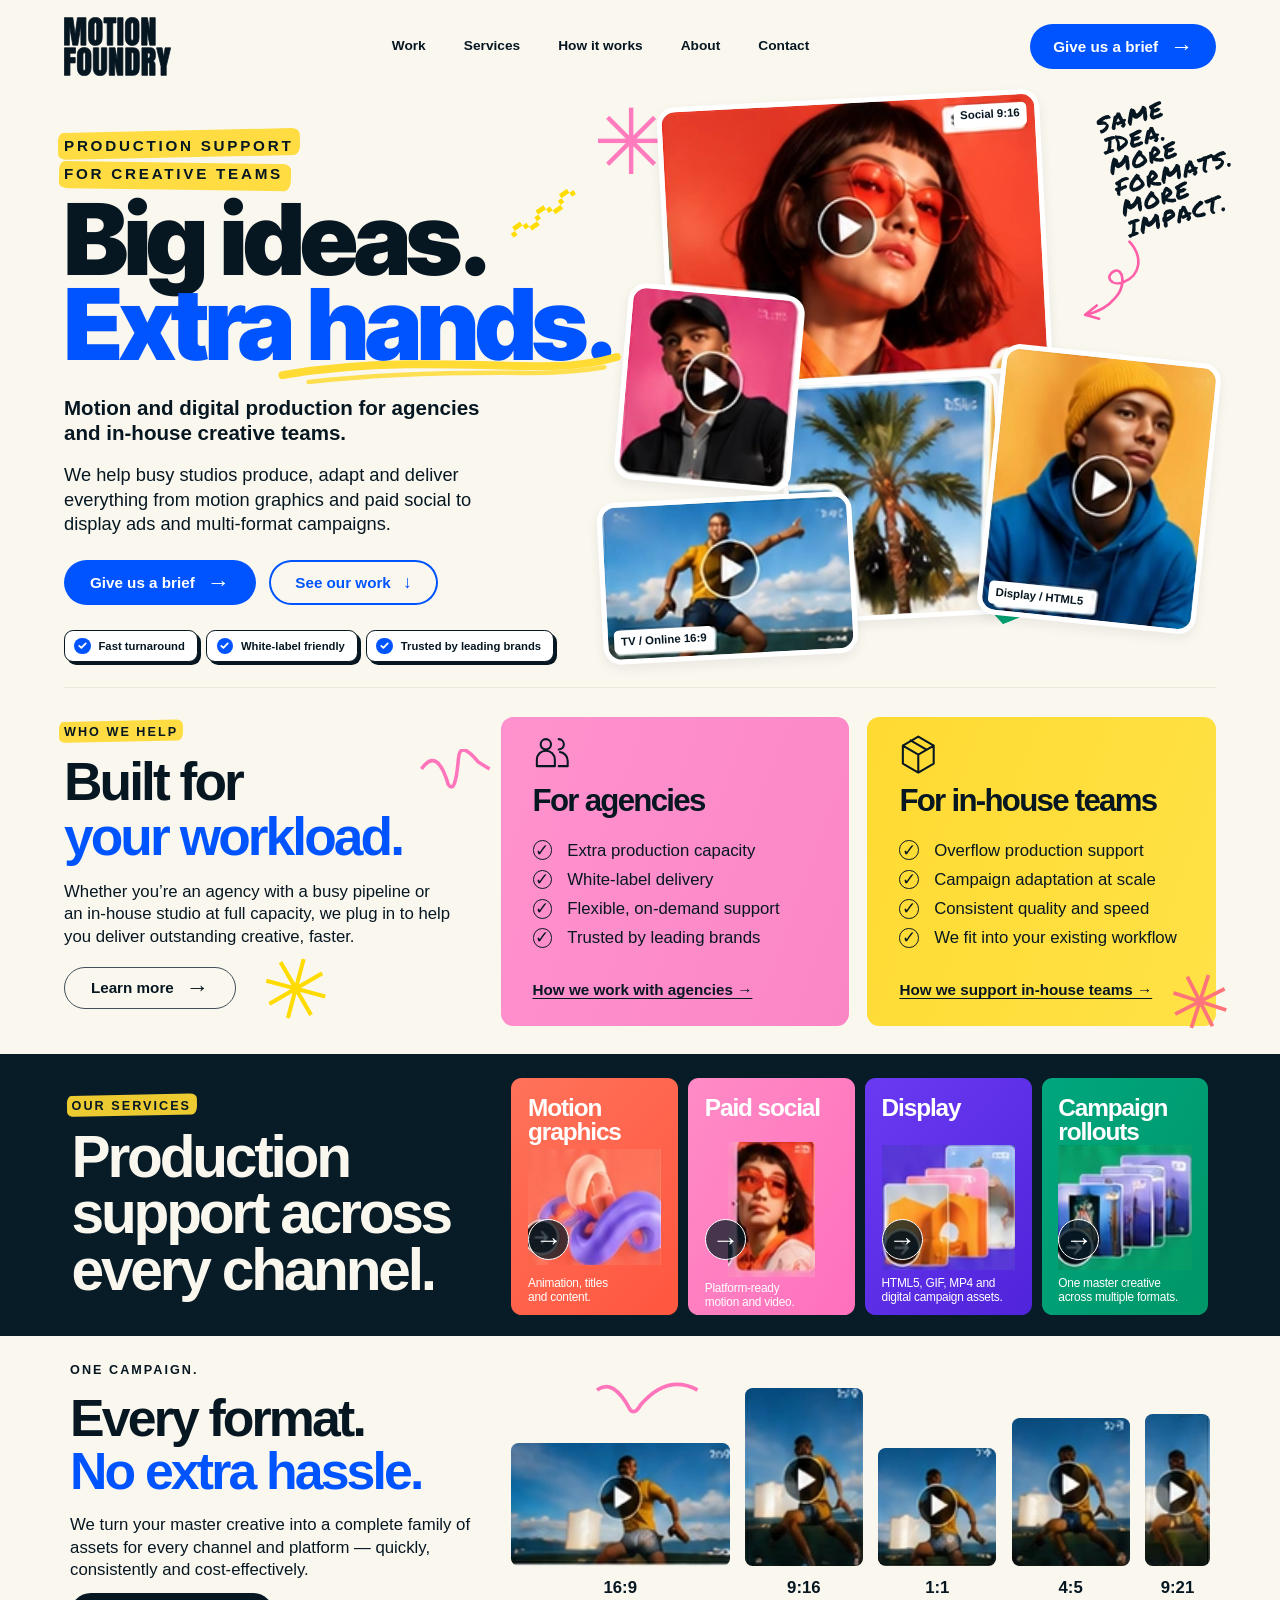
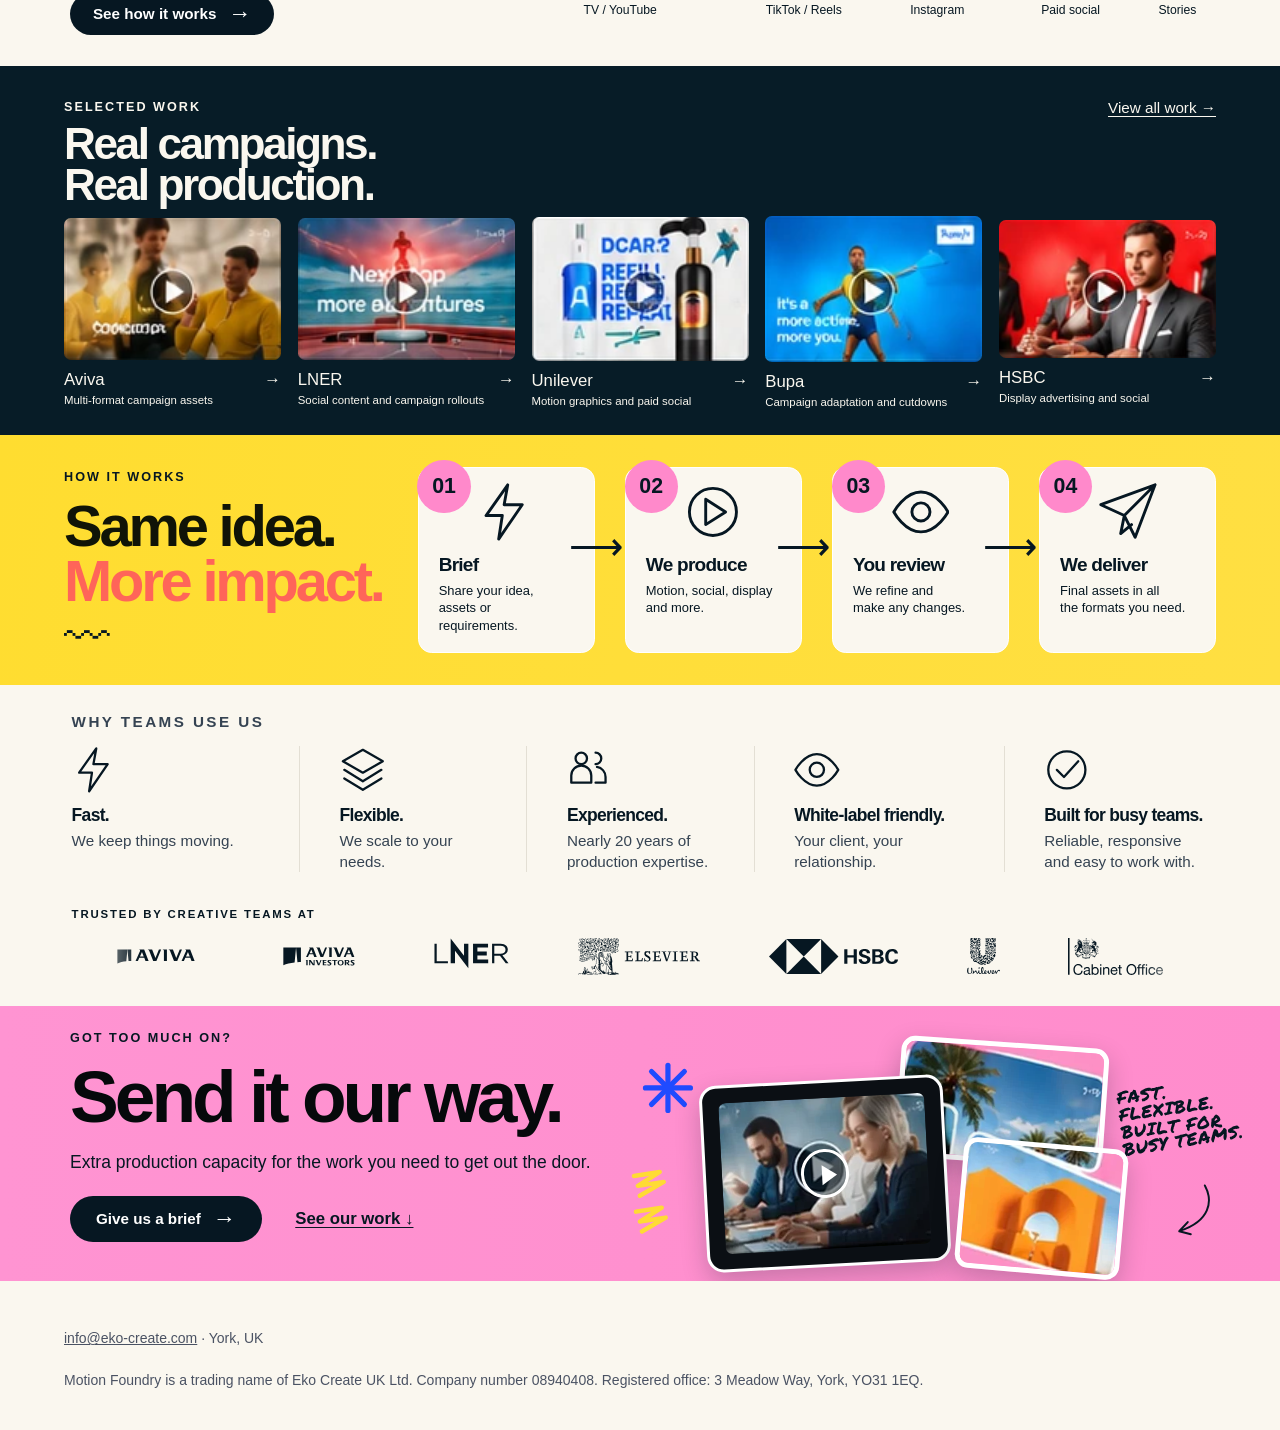
==== commit 626498c4: "'Our services' eyebrow: brand-yellow highlighter (navy text on dark band) Highlighters outside the h" ====
--- a/index.html
+++ b/index.html
@@ -4,7 +4,7 @@
 <main id="main">
 <section class="hero wrap" id="top"><div class="hero-copy"><p class="eyebrow"><span class="hl-pen">Production support</span><br><span class="hl-pen hl-2">for creative teams</span></p><h1>Big ideas.<br><span>Extra hands.<svg class="hand-underline" viewBox="0 0 300 34" aria-hidden="true" focusable="false"><path class="u1" pathLength="1" d="M3 23C38 17 74 14 112 13.5C160 12.8 205 15.5 240 15C262 14.6 280 12 297 7"/><path class="u2" pathLength="1" d="M26 29C84 22.5 150 20.5 214 21C244 21.3 266 19.5 286 16"/></svg></span></h1><p class="lead">Motion and digital production for agencies<br class="desktop"> and in-house creative teams.</p><p>We help busy studios produce, adapt and deliver everything from motion graphics and paid social to display ads and multi-format campaigns.</p><div class="actions"><button class="button blue" data-brief>Give us a brief <span>→</span></button><a class="button ghost" href="#work">See our work <span aria-hidden="true">↓</span></a></div><ul class="ticks"><li>Fast turnaround</li><li>White-label friendly</li><li>Trusted by leading brands</li></ul></div><div class="hero-art real-collage" aria-label="Campaign imagery across different formats"><span class="collage-star" aria-hidden="true">✳</span><span class="collage-scribble" aria-hidden="true">〰</span><span class="collage-shape" aria-hidden="true"></span><svg class="hero-arrow" viewBox="0 0 90 110" aria-hidden="true" focusable="false"><g fill="none" stroke="#ff5fa8" stroke-width="3.4" stroke-linecap="round" stroke-linejoin="round"><path class="a1" pathLength="1" d="M70 6C88 26 84 50 62 58C46 64 38 50 50 44C62 38 66 62 52 78C42 90 28 97 14 100"/><path class="a2" pathLength="1" d="M28 88L13 100L31 105"/></g></svg><p class="collage-note"><span class="visually-hidden">Same idea. More formats. More impact.</span><svg class="note-svg" xmlns="http://www.w3.org/2000/svg" viewBox="-6 -6 583 596" fill="currentColor" aria-hidden="true" focusable="false"><path transform="translate(0 90) rotate(-3)" d="M1 -44Q2 -46 2 -46Q2 -47 1 -48Q1 -50 2 -51Q2 -52 2 -53Q3 -56 4 -58Q6 -59 8 -61Q10 -62 13 -63Q15 -63 17 -64Q17 -64 17 -64Q16 -64 17 -65Q22 -66 27 -68Q33 -70 38 -71Q44 -73 50 -73Q55 -73 62 -71Q62 -70 63 -69Q64 -68 64 -67Q65 -66 66 -65Q66 -64 66 -63Q67 -62 68 -61Q69 -59 68 -57Q67 -57 66 -56Q65 -55 64 -54Q59 -55 55 -55Q51 -55 47 -54Q46 -56 45 -56Q43 -56 41 -55Q40 -55 38 -54Q37 -54 35 -54Q34 -53 33 -53Q31 -52 29 -52Q29 -52 29 -51Q29 -51 29 -51Q30 -50 31 -49Q32 -49 33 -49Q35 -49 36 -48Q37 -47 37 -46Q39 -46 40 -45Q41 -45 42 -43Q43 -42 43 -41Q44 -40 44 -38Q44 -38 44 -38Q45 -38 45 -37Q46 -36 47 -34Q49 -33 49 -31Q50 -28 50 -25Q50 -23 49 -21Q47 -17 44 -13Q41 -10 37 -7Q33 -4 29 -3Q24 -1 20 1Q20 0 19 1Q19 1 19 0Q18 1 17 1Q16 1 14 1Q13 1 12 1Q10 1 9 1Q8 0 8 0Q7 -1 7 -2Q6 -2 6 -3Q6 -4 6 -4Q6 -4 6 -4Q6 -4 6 -4Q7 -5 6 -5Q6 -5 6 -5Q6 -5 6 -6Q5 -6 6 -6Q6 -7 6 -8Q6 -9 6 -11Q6 -12 6 -13Q6 -14 8 -15Q12 -15 15 -15Q19 -16 22 -17Q25 -19 28 -20Q31 -22 33 -23Q34 -24 34 -25Q35 -26 36 -26Q36 -27 37 -28Q38 -29 38 -30Q38 -30 38 -30Q38 -30 38 -31Q37 -31 37 -31Q37 -31 37 -31Q37 -32 36 -32Q36 -32 36 -32Q33 -33 31 -34Q28 -35 26 -36Q25 -35 24 -35Q22 -36 21 -36Q17 -36 13 -37Q9 -38 6 -39Q6 -40 5 -40Q5 -41 4 -40Q3 -41 3 -42Q2 -43 1 -44ZM59 -9 60 -10 60 -12Q63 -18 65 -24Q68 -29 71 -35Q72 -37 73 -39Q74 -41 75 -42Q74 -43 74 -43Q74 -44 75 -44Q76 -46 77 -48Q78 -49 78 -51Q79 -53 80 -55Q81 -57 83 -59L84 -60L85 -60Q85 -60 85 -60Q86 -60 87 -60L88 -60Q92 -61 94 -64Q97 -67 99 -71L100 -72L102 -71Q102 -71 103 -71Q104 -71 106 -70Q108 -70 110 -69Q112 -68 113 -67L113 -67Q113 -65 114 -65Q114 -64 114 -63Q114 -61 115 -59Q115 -57 115 -54Q115 -52 116 -50Q116 -48 117 -46Q117 -44 118 -41Q118 -38 119 -36Q120 -36 121 -36Q122 -36 123 -37L125 -37L125 -35Q125 -35 125 -35Q126 -35 126 -34Q128 -34 128 -34Q129 -33 130 -33Q130 -32 130 -32Q130 -32 131 -32L132 -31L131 -29Q130 -27 128 -25Q126 -23 123 -22Q123 -21 123 -21Q123 -20 124 -19Q124 -17 124 -15Q125 -13 124 -11Q123 -8 122 -6Q121 -4 119 -3Q117 -1 115 0Q112 1 110 1Q109 1 108 0Q107 0 107 -1Q106 -1 106 -1L104 -2L105 -3Q105 -4 105 -5Q104 -5 103 -6Q103 -7 103 -7Q102 -7 102 -8L100 -10L103 -11Q106 -12 107 -13Q108 -14 108 -17Q105 -18 104 -17Q102 -17 101 -17Q99 -16 96 -16Q94 -15 92 -15Q90 -15 88 -15L87 -16L87 -17Q87 -17 87 -17Q86 -17 86 -17Q86 -18 85 -19Q84 -20 85 -21Q84 -23 84 -24Q83 -23 83 -22Q83 -21 83 -21L82 -20L81 -19Q81 -19 81 -19Q81 -18 81 -18L81 -17L80 -16Q80 -16 80 -16Q79 -16 79 -15Q79 -14 79 -13Q78 -12 78 -11Q77 -10 77 -8Q77 -7 77 -5L76 -4Q76 -3 75 -3Q74 -3 74 -2Q73 -2 72 -1L72 0L70 0Q69 0 69 0Q68 0 67 0L66 0Q65 -1 64 -1Q63 -2 62 -3L62 -3Q62 -4 61 -5Q61 -5 61 -6Q61 -7 61 -8ZM90 -35Q89 -33 88 -31Q88 -31 89 -31Q90 -31 90 -31Q94 -31 97 -31Q100 -32 103 -32Q102 -36 101 -40Q100 -43 99 -47L99 -46Q96 -44 94 -41Q92 -38 90 -35ZM145 1Q144 1 142 1Q140 -1 139 -3Q138 -6 137 -10Q136 -13 136 -16Q136 -19 137 -22Q137 -22 138 -24Q139 -27 141 -30Q142 -33 144 -38Q146 -42 148 -46Q150 -50 151 -54Q153 -57 154 -59Q155 -60 156 -61Q157 -63 157 -64Q158 -66 159 -67Q160 -69 161 -70Q163 -71 164 -72Q165 -73 167 -74Q168 -73 169 -73Q170 -72 171 -71L171 -70Q171 -69 172 -69Q172 -69 173 -69Q174 -68 175 -68Q176 -68 177 -68Q177 -67 177 -66Q178 -66 178 -65Q180 -62 181 -60Q183 -57 181 -54L182 -53Q182 -52 182 -52Q182 -51 182 -50Q182 -49 182 -48Q182 -47 182 -46L183 -46Q184 -45 186 -45Q188 -45 189 -46Q191 -47 192 -47Q193 -48 194 -49Q195 -49 196 -49Q198 -51 200 -53Q201 -54 203 -56Q207 -59 210 -62Q213 -65 215 -70Q216 -71 218 -71Q219 -71 220 -70Q222 -70 223 -69Q224 -69 224 -69Q224 -69 224 -69Q224 -67 225 -67Q226 -66 226 -66Q226 -66 226 -66Q227 -65 228 -65Q228 -65 228 -64Q229 -61 231 -60Q231 -59 231 -58Q232 -57 232 -56Q232 -55 232 -55Q233 -55 233 -54L231 -54L231 -52Q231 -51 231 -49Q230 -46 229 -45Q230 -42 230 -41Q230 -39 229 -38Q229 -36 229 -35Q228 -33 228 -32Q228 -25 226 -18Q224 -12 221 -7Q221 -6 221 -6Q220 -5 220 -4Q219 -4 218 -4Q217 -3 217 -3Q216 -2 215 -2Q213 -1 212 -1Q208 -5 207 -13Q207 -21 211 -34Q212 -35 212 -36V-37L211 -37Q210 -37 210 -37Q209 -37 209 -36Q206 -34 202 -31Q199 -29 195 -27Q191 -25 187 -24Q183 -22 179 -22Q169 -22 164 -32L163 -34L162 -33Q162 -32 161 -31Q161 -29 160 -27Q159 -26 159 -24Q158 -22 158 -20Q157 -19 156 -18Q155 -16 154 -15Q154 -14 154 -14Q154 -13 155 -13Q154 -12 154 -12Q154 -12 154 -11Q153 -11 153 -10Q152 -10 152 -9Q151 -8 151 -8Q151 -7 151 -7Q151 -6 151 -5Q150 -3 149 -2Q148 0 148 0Q147 1 146 1Q146 1 145 1ZM243 -3Q242 -4 242 -5Q241 -6 240 -7Q240 -8 239 -10Q239 -12 239 -14Q238 -16 238 -18Q238 -20 238 -22Q239 -23 239 -24Q239 -24 240 -25Q240 -26 241 -27Q241 -27 241 -28Q241 -28 241 -29Q241 -29 242 -29Q243 -31 244 -33Q245 -35 245 -37Q246 -38 247 -40Q248 -42 249 -44Q247 -46 247 -48Q246 -50 245 -51Q245 -53 245 -55Q245 -57 244 -59Q245 -61 247 -62Q249 -63 251 -64Q253 -64 255 -65Q257 -65 260 -66Q265 -67 268 -68Q272 -69 275 -70Q279 -70 283 -71Q287 -71 292 -72Q292 -72 292 -72Q292 -72 293 -72Q293 -71 294 -71Q294 -71 294 -71Q294 -72 294 -72Q294 -72 294 -72Q294 -72 295 -72Q295 -71 295 -72Q295 -72 295 -72Q296 -70 298 -69Q300 -68 302 -67Q302 -66 302 -65Q302 -65 302 -65Q302 -64 302 -64Q302 -63 302 -63Q301 -60 299 -58Q297 -57 295 -56Q292 -55 290 -55Q287 -55 285 -54Q282 -54 279 -53Q277 -52 274 -51Q274 -51 273 -51Q272 -51 272 -51Q271 -50 270 -50Q269 -50 268 -50Q267 -50 266 -49Q265 -49 264 -49Q265 -48 265 -47Q265 -46 265 -45Q269 -44 274 -45Q279 -45 284 -45Q284 -45 284 -45Q283 -45 283 -44Q284 -43 285 -43Q286 -42 287 -41Q287 -40 288 -40Q289 -39 290 -39Q291 -38 291 -37Q291 -36 291 -35Q289 -33 287 -32Q285 -31 283 -30Q281 -29 279 -28Q276 -27 274 -27Q273 -27 273 -27Q273 -27 272 -28Q271 -27 269 -27Q268 -28 267 -27Q265 -28 264 -28Q262 -28 260 -28Q259 -26 257 -23Q256 -20 254 -17Q258 -16 261 -16Q264 -17 266 -17Q268 -17 271 -17Q273 -18 277 -18Q279 -19 283 -19Q286 -20 288 -21Q289 -20 290 -19Q291 -19 291 -18Q292 -17 293 -16Q293 -16 295 -16Q295 -15 295 -15Q295 -14 295 -13Q296 -13 296 -13Q296 -12 297 -12Q295 -8 293 -6Q291 -4 288 -3Q285 -2 281 -2Q278 -1 273 0Q272 0 271 0Q271 -1 270 -1Q267 0 263 0Q260 1 256 1Q252 1 249 0Q245 -1 243 -3Z"/><path transform="translate(6 186) rotate(-2)" d="M2 1Q0 0 -1 -1Q-1 -2 -2 -4Q-2 -6 -3 -7Q-3 -9 -4 -11Q-4 -12 -3 -13Q-2 -13 -2 -14Q1 -14 3 -14Q4 -14 6 -15Q8 -15 10 -15Q11 -16 13 -16Q15 -19 16 -21Q17 -24 19 -27Q19 -29 20 -31Q21 -33 22 -35Q23 -37 24 -39Q24 -41 24 -43Q26 -46 27 -49Q27 -52 28 -56Q24 -56 22 -55Q20 -55 19 -54Q17 -54 16 -55Q15 -56 14 -57Q13 -58 13 -59Q12 -60 12 -61Q12 -62 12 -64Q12 -66 11 -67Q11 -67 12 -68Q12 -69 12 -70Q13 -70 15 -70Q17 -70 19 -70Q21 -71 22 -71Q24 -71 25 -72Q30 -72 36 -72Q41 -72 46 -73Q48 -72 50 -72Q52 -72 55 -72Q57 -72 59 -71Q61 -70 61 -67Q63 -67 64 -66Q64 -66 64 -65Q65 -64 65 -63Q65 -62 65 -61Q63 -60 61 -59Q58 -58 55 -58Q53 -58 49 -57Q46 -57 43 -57Q43 -54 42 -50Q41 -45 39 -41Q38 -37 37 -34Q36 -30 36 -29Q35 -27 35 -26Q34 -24 33 -23Q33 -21 32 -20Q32 -19 31 -17H38Q38 -16 39 -16Q39 -15 40 -15Q41 -15 41 -14Q42 -14 42 -13Q44 -12 44 -11Q45 -10 45 -9Q44 -8 44 -7Q43 -6 42 -5Q41 -5 41 -4Q40 -4 39 -3Q36 -3 34 -3Q31 -3 29 -3Q28 -3 28 -2Q28 -2 28 -1Q25 -2 22 -2Q19 -2 15 -1Q12 -1 9 0Q5 1 2 1ZM65 1Q62 0 61 -1Q59 -3 59 -5Q58 -7 58 -10Q57 -12 57 -15Q57 -17 58 -17Q59 -18 59 -20Q60 -23 61 -26Q61 -29 62 -32Q62 -33 63 -33Q64 -39 63 -45Q62 -50 61 -55Q61 -57 61 -57Q62 -58 61 -58Q61 -59 62 -59Q63 -59 64 -59Q64 -61 63 -62Q62 -64 62 -66Q62 -68 63 -70Q63 -71 64 -73Q67 -72 70 -71Q73 -69 76 -68Q79 -67 82 -66Q85 -65 87 -64Q92 -61 96 -58Q100 -55 104 -51Q108 -48 110 -43Q113 -39 113 -32Q113 -32 113 -31Q113 -31 112 -31Q112 -30 112 -30Q112 -29 112 -28Q109 -22 104 -18Q98 -14 92 -11Q85 -7 79 -5Q72 -2 65 1ZM75 -54Q74 -54 73 -54Q75 -50 75 -46Q76 -42 76 -38Q76 -34 75 -30Q75 -26 74 -21Q75 -21 76 -21Q77 -22 78 -22Q79 -23 80 -23Q82 -24 83 -24Q83 -24 84 -25Q85 -25 85 -26Q88 -27 90 -28Q92 -29 95 -30Q97 -32 98 -33Q100 -35 101 -38Q100 -39 99 -40Q98 -41 97 -42Q96 -43 94 -44Q93 -45 93 -47Q91 -47 90 -48Q89 -48 88 -49Q87 -50 85 -50Q84 -51 82 -51Q80 -52 78 -53Q76 -53 75 -54ZM124 -3Q123 -4 123 -5Q122 -6 121 -7Q121 -8 121 -10Q120 -12 120 -14Q120 -16 119 -18Q119 -20 120 -22Q120 -23 120 -24Q121 -24 121 -25Q122 -26 122 -27Q122 -27 122 -28Q122 -28 123 -29Q123 -29 124 -29Q124 -31 125 -33Q126 -35 127 -37Q128 -38 128 -40Q129 -42 130 -44Q129 -46 128 -48Q127 -50 127 -51Q126 -53 126 -55Q126 -57 125 -59Q126 -61 128 -62Q130 -63 132 -64Q134 -64 136 -65Q138 -65 141 -66Q146 -67 150 -68Q153 -69 157 -70Q160 -70 164 -71Q168 -71 173 -72Q173 -72 173 -72Q173 -72 174 -72Q174 -71 175 -71Q175 -71 175 -71Q175 -72 175 -72Q175 -72 175 -72Q176 -72 176 -72Q176 -71 176 -72Q177 -72 176 -72Q178 -70 179 -69Q181 -68 184 -67Q184 -66 184 -65Q184 -65 183 -65Q183 -64 183 -64Q183 -63 184 -63Q182 -60 180 -58Q178 -57 176 -56Q174 -55 171 -55Q169 -55 166 -54Q163 -54 161 -53Q158 -52 156 -51Q155 -51 154 -51Q154 -51 153 -51Q152 -50 151 -50Q150 -50 149 -50Q149 -50 148 -49Q146 -49 145 -49Q146 -48 146 -47Q146 -46 146 -45Q150 -44 155 -45Q160 -45 165 -45Q165 -45 165 -45Q165 -45 165 -44Q166 -43 166 -43Q167 -42 168 -41Q169 -40 170 -40Q170 -39 172 -39Q172 -38 172 -37Q173 -36 172 -35Q170 -33 168 -32Q166 -31 164 -30Q162 -29 160 -28Q158 -27 155 -27Q154 -27 154 -27Q154 -27 153 -28Q152 -27 151 -27Q149 -28 148 -27Q147 -28 145 -28Q143 -28 142 -28Q140 -26 138 -23Q137 -20 136 -17Q140 -16 142 -16Q145 -17 147 -17Q150 -17 152 -17Q155 -18 158 -18Q161 -19 164 -19Q167 -20 170 -21Q171 -20 171 -19Q172 -19 173 -18Q173 -17 174 -16Q175 -16 176 -16Q176 -15 176 -15Q177 -14 177 -13Q177 -13 177 -13Q177 -12 178 -12Q176 -8 174 -6Q172 -4 169 -3Q166 -2 162 -2Q159 -1 154 0Q153 0 153 0Q152 -1 151 -1Q148 0 145 0Q141 1 137 1Q133 1 130 0Q126 -1 124 -3ZM183 -9 184 -10 184 -12Q186 -18 189 -24Q192 -29 194 -35Q195 -37 196 -39Q197 -41 198 -42Q198 -43 198 -43Q198 -44 198 -44Q200 -46 200 -48Q201 -49 202 -51Q203 -53 204 -55Q205 -57 206 -59L207 -60L208 -60Q209 -60 209 -60Q209 -60 210 -60L212 -60Q215 -61 218 -64Q220 -67 223 -71L224 -72L225 -71Q226 -71 227 -71Q228 -71 229 -70Q231 -70 233 -69Q235 -68 236 -67L237 -67Q237 -65 237 -65Q237 -64 237 -63Q238 -61 238 -59Q238 -57 238 -54Q239 -52 239 -50Q240 -48 240 -46Q241 -44 241 -41Q242 -38 243 -36Q244 -36 244 -36Q245 -36 247 -37L248 -37L248 -35Q249 -35 249 -35Q249 -35 250 -34Q251 -34 252 -34Q253 -33 253 -33Q253 -32 254 -32Q254 -32 254 -32L256 -31L255 -29Q254 -27 252 -25Q249 -23 247 -22Q247 -21 247 -21Q247 -20 247 -19Q248 -17 248 -15Q248 -13 248 -11Q247 -8 245 -6Q244 -4 242 -3Q241 -1 238 0Q236 1 234 1Q232 1 232 0Q231 0 230 -1Q230 -1 229 -1L228 -2L228 -3Q229 -4 228 -5Q228 -5 227 -6Q226 -7 226 -7Q226 -7 225 -8L224 -10L227 -11Q230 -12 231 -13Q232 -14 231 -17Q229 -18 227 -17Q226 -17 224 -17Q222 -16 220 -16Q218 -15 215 -15Q214 -15 212 -15L211 -16L210 -17Q210 -17 210 -17Q210 -17 210 -17Q209 -18 208 -19Q208 -20 208 -21Q208 -23 207 -24Q207 -23 207 -22Q207 -21 206 -21L206 -20L205 -19Q204 -19 204 -19Q204 -18 204 -18L205 -17L204 -16Q204 -16 203 -16Q203 -16 203 -15Q203 -14 202 -13Q202 -12 201 -11Q201 -10 201 -8Q200 -7 200 -5L200 -4Q199 -3 198 -3Q198 -3 197 -2Q196 -2 196 -1L195 0L194 0Q193 0 192 0Q192 0 191 0L190 0Q188 -1 188 -1Q187 -2 186 -3L185 -3Q185 -4 185 -5Q185 -5 185 -6Q184 -7 184 -8ZM214 -35Q212 -33 211 -31Q212 -31 212 -31Q213 -31 214 -31Q217 -31 220 -31Q223 -32 226 -32Q226 -36 225 -40Q224 -43 223 -47L222 -46Q220 -44 218 -41Q215 -38 214 -35ZM274 -12Q274 -11 274 -10Q274 -9 274 -9Q274 -8 274 -7Q273 -6 273 -5Q273 -4 273 -4Q272 -4 272 -4Q272 -4 272 -4Q273 -3 273 -3L272 -2Q272 -1 271 0Q270 0 270 0Q269 0 269 1Q269 1 268 1L268 2L267 2Q265 3 264 3H263Q262 2 261 1Q260 0 260 0Q259 -1 258 -2Q258 -3 258 -3Q258 -5 258 -5L256 -6L258 -7L256 -9Q258 -10 258 -10Q259 -11 259 -11Q260 -12 260 -12Q261 -13 262 -15L262 -16L264 -15Q264 -15 265 -15Q267 -14 268 -14Q269 -14 271 -13Q272 -13 273 -12Z"/><path transform="translate(14 282) rotate(-4)" d="M9 1Q8 1 6 1Q4 -1 3 -3Q2 -6 1 -10Q0 -13 1 -16Q1 -19 2 -22Q2 -22 3 -24Q4 -27 5 -30Q6 -33 8 -38Q10 -42 12 -46Q14 -50 16 -54Q17 -57 19 -59Q19 -60 20 -61Q21 -63 22 -64Q23 -66 24 -67Q25 -69 26 -70Q27 -71 28 -72Q29 -73 31 -74Q33 -73 33 -73Q34 -72 35 -71L35 -70Q36 -69 36 -69Q36 -69 37 -69Q38 -68 39 -68Q40 -68 41 -68Q41 -67 42 -66Q42 -66 42 -65Q44 -62 46 -60Q47 -57 46 -54L46 -53Q46 -52 46 -52Q46 -51 46 -50Q46 -49 46 -48Q46 -47 46 -46L47 -46Q48 -45 50 -45Q52 -45 53 -46Q55 -47 56 -47Q57 -48 58 -49Q59 -49 60 -49Q62 -51 64 -53Q66 -54 67 -56Q71 -59 74 -62Q78 -65 79 -70Q81 -71 82 -71Q83 -71 85 -70Q86 -70 87 -69Q88 -69 88 -69Q88 -69 88 -69Q88 -67 89 -67Q90 -66 90 -66Q90 -66 90 -66Q91 -65 92 -65Q92 -65 93 -64Q93 -61 96 -60Q95 -59 96 -58Q96 -57 96 -56Q96 -55 97 -55Q97 -55 97 -54L95 -54L95 -52Q95 -51 95 -49Q94 -46 94 -45Q94 -42 94 -41Q94 -39 94 -38Q93 -36 93 -35Q92 -33 92 -32Q92 -25 90 -18Q88 -12 86 -7Q85 -6 85 -6Q85 -5 84 -4Q83 -4 83 -4Q82 -3 81 -3Q80 -2 79 -2Q78 -1 76 -1Q72 -5 72 -13Q71 -21 75 -34Q76 -35 76 -36V-37L75 -37Q74 -37 74 -37Q74 -37 73 -36Q70 -34 67 -31Q63 -29 59 -27Q55 -25 51 -24Q47 -22 43 -22Q33 -22 28 -32L28 -34L27 -33Q26 -32 26 -31Q25 -29 24 -27Q23 -26 23 -24Q22 -22 22 -20Q21 -19 20 -18Q19 -16 19 -15Q18 -14 18 -14Q19 -13 19 -13Q19 -12 18 -12Q18 -12 18 -11Q17 -11 17 -10Q16 -10 16 -9Q16 -8 16 -8Q15 -7 15 -7Q15 -6 15 -5Q14 -3 13 -2Q13 0 12 0Q11 1 10 1Q10 1 9 1ZM125 0Q121 1 117 0Q114 -1 111 -3Q108 -5 106 -8Q104 -11 103 -14Q102 -21 103 -26Q105 -31 107 -36Q110 -41 113 -45Q117 -49 120 -52Q120 -52 121 -52Q121 -53 122 -53Q122 -54 122 -54Q123 -55 123 -55Q124 -56 124 -56Q125 -57 126 -57Q127 -58 127 -58Q128 -59 128 -60Q129 -60 130 -61Q131 -61 131 -62Q132 -62 133 -63Q133 -63 134 -64V-65Q137 -66 137 -67Q138 -68 140 -70Q141 -70 142 -70Q142 -70 144 -70Q144 -72 145 -73Q146 -74 147 -75Q149 -74 151 -74Q152 -73 154 -72Q154 -71 154 -70Q155 -70 156 -69Q156 -69 157 -68Q158 -67 158 -66Q158 -66 158 -67Q159 -67 159 -67Q159 -66 159 -65Q160 -65 160 -64Q160 -64 160 -64Q161 -63 161 -62Q160 -61 160 -60Q160 -59 158 -58Q158 -57 159 -57Q160 -57 160 -57Q160 -56 159 -55Q162 -50 164 -45Q167 -40 169 -36Q169 -34 170 -33Q170 -32 170 -31Q171 -29 171 -28Q172 -27 172 -25Q172 -24 172 -22Q172 -20 171 -18Q171 -17 170 -15Q169 -13 168 -13Q166 -11 164 -10Q161 -8 159 -7Q158 -6 156 -6Q155 -5 153 -5Q152 -4 150 -3Q148 -3 147 -2Q145 -1 143 -1Q141 -1 140 -1Q136 0 133 1Q129 1 125 0ZM126 -35Q125 -33 124 -31Q123 -29 121 -27Q120 -26 119 -23Q118 -21 118 -19Q120 -17 123 -17Q125 -16 128 -16Q131 -17 134 -17Q137 -18 139 -18Q139 -19 140 -19Q144 -19 147 -21Q151 -23 155 -25Q155 -26 156 -27Q157 -28 157 -29Q156 -30 156 -31Q156 -31 156 -33Q154 -36 152 -40Q150 -44 147 -48Q147 -48 147 -47Q146 -47 145 -47Q145 -46 144 -46Q144 -46 143 -46Q142 -46 142 -46Q141 -46 140 -47Q137 -44 134 -41Q130 -39 127 -35Q127 -35 127 -35Q127 -35 126 -35ZM183 -8Q182 -8 182 -9Q181 -10 181 -11H182Q181 -13 181 -15Q182 -17 182 -18Q183 -20 183 -22Q183 -23 183 -25Q183 -25 184 -25Q184 -26 184 -27Q184 -27 184 -28Q184 -29 184 -30Q185 -33 186 -36Q187 -39 187 -42Q188 -46 189 -49Q189 -52 190 -54Q192 -54 193 -54Q195 -53 195 -53Q198 -55 201 -58Q203 -62 205 -65Q208 -68 211 -70Q214 -73 218 -73Q221 -72 224 -70Q227 -68 228 -65Q229 -64 230 -64Q231 -63 231 -63V-61Q233 -60 234 -58Q235 -57 235 -55Q236 -53 237 -51Q237 -49 238 -47Q238 -47 238 -46Q238 -46 238 -45Q239 -45 239 -44Q239 -44 239 -43Q238 -38 235 -35Q232 -32 228 -30Q224 -28 219 -26Q214 -25 210 -23Q210 -23 211 -23Q211 -23 211 -22Q214 -20 216 -19Q217 -18 219 -18Q220 -17 222 -16Q224 -16 227 -15Q230 -14 231 -14Q233 -14 234 -13Q236 -13 237 -13Q239 -13 241 -12Q243 -11 243 -10Q244 -8 244 -7Q245 -5 244 -4Q244 -3 244 -2Q244 -2 244 -2Q245 -2 245 -2Q244 -1 244 0Q243 0 243 1Q242 2 242 2Q241 3 240 3Q237 4 231 3Q226 2 217 -2Q213 -3 210 -4Q208 -6 206 -7Q204 -8 202 -10Q200 -11 198 -13Q198 -13 198 -12Q198 -12 198 -12Q197 -8 196 -6Q195 -3 193 -1Q192 -1 191 0Q191 0 190 1Q189 1 188 1Q188 0 187 0Q187 0 187 -1Q186 -1 185 -1Q185 -2 184 -2Q184 -3 183 -3Q183 -4 183 -5Q183 -5 183 -6Q183 -6 182 -7Q182 -8 183 -8ZM215 -53Q214 -51 212 -50Q211 -48 209 -47Q208 -45 207 -43Q205 -41 205 -38Q209 -39 213 -41Q218 -43 222 -44Q221 -48 219 -50Q217 -52 215 -53ZM254 -3Q253 -4 253 -5Q252 -6 251 -7Q251 -8 251 -10Q250 -12 250 -14Q250 -16 249 -18Q249 -20 250 -22Q250 -23 250 -24Q251 -24 251 -25Q252 -26 252 -27Q252 -27 252 -28Q252 -28 253 -29Q253 -29 254 -29Q254 -31 255 -33Q256 -35 257 -37Q258 -38 258 -40Q259 -42 260 -44Q258 -46 258 -48Q257 -50 257 -51Q256 -53 256 -55Q256 -57 255 -59Q256 -61 258 -62Q260 -63 262 -64Q264 -64 266 -65Q268 -65 271 -66Q276 -67 279 -68Q283 -69 287 -70Q290 -70 294 -71Q298 -71 303 -72Q303 -72 303 -72Q303 -72 304 -72Q304 -71 305 -71Q305 -71 305 -71Q305 -72 305 -72Q305 -72 305 -72Q306 -72 306 -72Q306 -71 306 -72Q307 -72 306 -72Q308 -70 309 -69Q311 -68 314 -67Q314 -66 314 -65Q314 -65 313 -65Q313 -64 313 -64Q313 -63 314 -63Q312 -60 310 -58Q308 -57 306 -56Q304 -55 301 -55Q299 -55 296 -54Q293 -54 291 -53Q288 -52 286 -51Q285 -51 284 -51Q283 -51 283 -51Q282 -50 281 -50Q280 -50 279 -50Q279 -50 277 -49Q276 -49 275 -49Q276 -48 276 -47Q276 -46 276 -45Q280 -44 285 -45Q290 -45 295 -45Q295 -45 295 -45Q295 -45 295 -44Q295 -43 296 -43Q297 -42 298 -41Q299 -40 300 -40Q300 -39 302 -39Q302 -38 302 -37Q303 -36 302 -35Q300 -33 298 -32Q296 -31 294 -30Q292 -29 290 -28Q288 -27 285 -27Q284 -27 284 -27Q284 -27 283 -28Q282 -27 281 -27Q279 -28 278 -27Q277 -28 275 -28Q273 -28 272 -28Q270 -26 268 -23Q267 -20 266 -17Q270 -16 272 -16Q275 -17 277 -17Q280 -17 282 -17Q285 -18 288 -18Q291 -19 294 -19Q297 -20 300 -21Q301 -20 301 -19Q302 -19 303 -18Q303 -17 304 -16Q305 -16 306 -16Q306 -15 306 -15Q307 -14 307 -13Q307 -13 307 -13Q307 -12 308 -12Q306 -8 304 -6Q302 -4 299 -3Q296 -2 292 -2Q289 -1 284 0Q283 0 283 0Q282 -1 281 -1Q278 0 275 0Q271 1 267 1Q263 1 260 0Q256 -1 254 -3Z"/><path transform="translate(20 378) rotate(-3)" d="M4 -20Q1 -21 0 -25Q-2 -28 -2 -30Q-2 -33 -1 -34Q0 -35 1 -36Q3 -37 4 -37Q5 -38 7 -38L8 -38Q9 -37 9 -37Q10 -36 10 -36Q11 -36 11 -37Q12 -38 12 -39Q12 -40 13 -41Q13 -42 14 -43Q14 -44 14 -45Q14 -45 14 -46Q14 -46 13 -46Q13 -46 12 -46Q12 -46 12 -47Q12 -47 11 -47Q10 -48 9 -48Q9 -49 8 -50Q8 -51 8 -51Q7 -52 7 -52L5 -53L6 -54Q6 -55 6 -55Q6 -55 6 -56Q6 -57 6 -58L6 -59Q7 -60 7 -60L8 -61Q10 -62 13 -63Q15 -63 17 -64Q19 -65 22 -66Q24 -67 26 -67Q27 -68 28 -68Q29 -68 30 -68Q31 -68 31 -68Q32 -68 32 -69Q34 -69 35 -70Q38 -71 43 -72Q48 -73 54 -73L56 -73Q56 -73 57 -73Q58 -73 58 -73Q63 -73 65 -70Q66 -70 67 -69Q67 -68 68 -68Q69 -67 69 -67Q69 -66 70 -66L70 -65Q71 -63 71 -61Q70 -60 70 -59Q69 -59 68 -59L67 -58Q66 -58 65 -58Q64 -58 64 -58Q61 -58 57 -58Q53 -58 49 -57Q45 -57 41 -56Q37 -55 34 -54Q34 -53 32 -53Q32 -52 32 -52Q32 -51 32 -51Q31 -50 31 -49Q31 -49 31 -48Q31 -48 31 -47Q29 -45 29 -41L29 -40Q28 -40 28 -39Q28 -38 28 -38L28 -36Q30 -37 32 -37Q34 -37 36 -37Q39 -38 42 -38Q44 -39 47 -39H51L50 -38L51 -38L51 -36Q52 -36 52 -36Q52 -35 53 -35L53 -34Q54 -34 54 -33Q54 -33 55 -32L54 -31L50 -25L49 -24L48 -24Q46 -24 45 -24Q44 -24 43 -23Q42 -23 41 -23Q39 -23 37 -23Q36 -22 34 -22Q32 -22 30 -21Q28 -21 26 -20Q25 -20 25 -20Q25 -20 25 -20Q24 -20 23 -20Q22 -20 21 -20Q20 -19 20 -19Q20 -18 20 -17Q19 -17 19 -16Q19 -15 18 -15L18 -13Q17 -13 17 -13Q17 -13 17 -13Q17 -12 17 -11Q17 -11 17 -10Q17 -10 16 -9Q16 -9 16 -9Q17 -7 17 -5Q16 -3 15 -1Q14 0 13 1Q11 1 10 1Q10 0 9 0Q8 0 8 0Q8 0 7 0L6 -1Q6 -2 5 -3Q5 -3 4 -4Q4 -4 3 -5Q3 -6 3 -7Q2 -10 2 -12Q3 -15 4 -17Q4 -18 4 -18Q4 -19 4 -20ZM85 0Q81 1 77 0Q74 -1 71 -3Q68 -5 66 -8Q64 -11 63 -14Q62 -21 63 -26Q65 -31 67 -36Q70 -41 73 -45Q77 -49 80 -52Q81 -52 81 -52Q81 -53 82 -53Q82 -54 83 -54Q83 -55 84 -55Q84 -56 85 -56Q85 -57 86 -57Q87 -58 87 -58Q88 -59 88 -60Q89 -60 90 -61Q91 -61 92 -62Q92 -62 93 -63Q94 -63 95 -64V-65Q97 -66 98 -67Q99 -68 100 -70Q101 -70 102 -70Q102 -70 104 -70Q105 -72 105 -73Q106 -74 108 -75Q109 -74 111 -74Q112 -73 114 -72Q114 -71 114 -70Q115 -70 116 -69Q116 -69 117 -68Q118 -67 118 -66Q118 -66 119 -67Q119 -67 119 -67Q119 -66 120 -65Q120 -65 120 -64Q120 -64 121 -64Q121 -63 121 -62Q121 -61 120 -60Q120 -59 119 -58Q119 -57 119 -57Q120 -57 120 -57Q120 -56 120 -55Q122 -50 125 -45Q127 -40 130 -36Q129 -34 130 -33Q130 -32 131 -31Q131 -29 132 -28Q132 -27 132 -25Q133 -24 132 -22Q132 -20 132 -18Q131 -17 130 -15Q129 -13 128 -13Q126 -11 124 -10Q121 -8 120 -7Q118 -6 117 -6Q115 -5 113 -5Q112 -4 110 -3Q109 -3 107 -2Q105 -1 103 -1Q101 -1 100 -1Q96 0 93 1Q90 1 85 0ZM86 -35Q85 -33 84 -31Q83 -29 81 -27Q80 -26 79 -23Q78 -21 78 -19Q80 -17 83 -17Q86 -16 88 -16Q91 -17 94 -17Q97 -18 99 -18Q99 -19 100 -19Q104 -19 108 -21Q111 -23 115 -25Q115 -26 116 -27Q117 -28 117 -29Q116 -30 116 -31Q116 -31 116 -33Q114 -36 112 -40Q110 -44 108 -48Q107 -48 107 -47Q106 -47 105 -47Q105 -46 105 -46Q104 -46 103 -46Q103 -46 102 -46Q101 -46 100 -47Q97 -44 94 -41Q90 -39 88 -35Q87 -35 87 -35Q87 -35 86 -35ZM143 -8Q142 -8 142 -9Q141 -10 141 -11H142Q141 -13 142 -15Q142 -17 142 -18Q143 -20 143 -22Q144 -23 143 -25Q143 -25 144 -25Q144 -26 144 -27Q144 -27 144 -28Q144 -29 144 -30Q145 -33 146 -36Q147 -39 147 -42Q148 -46 149 -49Q149 -52 151 -54Q152 -54 153 -54Q155 -53 155 -53Q158 -55 161 -58Q163 -62 166 -65Q168 -68 171 -70Q174 -73 179 -73Q181 -72 184 -70Q187 -68 189 -65Q189 -64 190 -64Q191 -63 192 -63V-61Q193 -60 194 -58Q195 -57 196 -55Q196 -53 197 -51Q198 -49 199 -47Q198 -47 198 -46Q198 -46 199 -45Q199 -45 199 -44Q199 -44 199 -43Q199 -38 196 -35Q193 -32 188 -30Q184 -28 179 -26Q175 -25 171 -23Q171 -23 171 -23Q171 -23 171 -22Q174 -20 176 -19Q177 -18 179 -18Q180 -17 182 -16Q184 -16 187 -15Q190 -14 191 -14Q193 -14 195 -13Q196 -13 197 -13Q199 -13 202 -12Q203 -11 203 -10Q204 -8 204 -7Q205 -5 205 -4Q204 -3 204 -2Q204 -2 204 -2Q205 -2 205 -2Q204 -1 204 0Q204 0 203 1Q203 2 202 2Q201 3 200 3Q197 4 191 3Q186 2 177 -2Q173 -3 170 -4Q168 -6 166 -7Q164 -8 162 -10Q161 -11 158 -13Q158 -13 158 -12Q158 -12 158 -12Q157 -8 156 -6Q155 -3 153 -1Q152 -1 151 0Q151 0 150 1Q149 1 148 1Q148 0 148 0Q147 0 147 -1Q146 -1 145 -1Q145 -2 145 -2Q144 -3 143 -3Q143 -4 143 -5Q143 -5 143 -6Q143 -6 143 -7Q142 -8 143 -8ZM175 -53Q174 -51 172 -50Q171 -48 169 -47Q168 -45 167 -43Q166 -41 165 -38Q169 -39 174 -41Q178 -43 182 -44Q182 -48 180 -50Q178 -52 175 -53ZM217 1Q216 1 214 1Q213 -1 212 -3Q210 -6 210 -10Q209 -13 209 -16Q209 -19 210 -22Q210 -22 211 -24Q212 -27 214 -30Q215 -33 217 -38Q219 -42 221 -46Q222 -50 224 -54Q226 -57 227 -59Q228 -60 229 -61Q229 -63 230 -64Q231 -66 232 -67Q233 -69 234 -70Q235 -71 237 -72Q238 -73 240 -74Q241 -73 242 -73Q243 -72 244 -71L244 -70Q244 -69 245 -69Q245 -69 245 -69Q247 -68 247 -68Q248 -68 250 -68Q250 -67 250 -66Q251 -66 251 -65Q253 -62 254 -60Q255 -57 254 -54L254 -53Q255 -52 255 -52Q255 -51 255 -50Q254 -49 254 -48Q254 -47 255 -46L255 -46Q257 -45 258 -45Q260 -45 262 -46Q263 -47 265 -47Q266 -48 267 -49Q268 -49 269 -49Q271 -51 272 -53Q274 -54 276 -56Q279 -59 283 -62Q286 -65 288 -70Q289 -71 291 -71Q292 -71 293 -70Q295 -70 296 -69Q296 -69 297 -69Q297 -69 297 -69Q297 -67 298 -67Q298 -66 299 -66Q299 -66 299 -66Q300 -65 300 -65Q301 -65 301 -64Q302 -61 304 -60Q304 -59 304 -58Q304 -57 305 -56Q305 -55 305 -55Q305 -55 305 -54L303 -54L304 -52Q304 -51 303 -49Q303 -46 302 -45Q302 -42 302 -41Q302 -39 302 -38Q302 -36 302 -35Q301 -33 300 -32Q301 -25 299 -18Q297 -12 294 -7Q294 -6 294 -6Q293 -5 293 -4Q292 -4 291 -4Q290 -3 289 -3Q288 -2 287 -2Q286 -1 285 -1Q280 -5 280 -13Q280 -21 284 -34Q284 -35 284 -36V-37L283 -37Q283 -37 283 -37Q282 -37 282 -36Q279 -34 275 -31Q271 -29 268 -27Q264 -25 260 -24Q256 -22 252 -22Q242 -22 237 -32L236 -34L235 -33Q235 -32 234 -31Q233 -29 233 -27Q232 -26 231 -24Q231 -22 231 -20Q230 -19 229 -18Q228 -16 227 -15Q227 -14 227 -14Q227 -13 227 -13Q227 -12 227 -12Q227 -12 226 -11Q226 -11 225 -10Q225 -10 224 -9Q224 -8 224 -8Q224 -7 224 -7Q224 -6 224 -5Q223 -3 222 -2Q221 0 220 0Q220 1 219 1Q218 1 217 1ZM307 -9 309 -10 309 -12Q311 -18 314 -24Q316 -29 319 -35Q320 -37 321 -39Q322 -41 323 -42Q323 -43 323 -43Q323 -44 323 -44Q324 -46 325 -48Q326 -49 327 -51Q328 -53 329 -55Q330 -57 331 -59L332 -60L333 -60Q333 -60 334 -60Q334 -60 335 -60L337 -60Q340 -61 342 -64Q345 -67 347 -71L349 -72L350 -71Q351 -71 352 -71Q353 -71 354 -70Q356 -70 358 -69Q360 -68 361 -67L362 -67Q362 -65 362 -65Q362 -64 362 -63Q363 -61 363 -59Q363 -57 363 -54Q364 -52 364 -50Q365 -48 365 -46Q366 -44 366 -41Q367 -38 368 -36Q369 -36 369 -36Q370 -36 372 -37L373 -37L373 -35Q373 -35 374 -35Q374 -35 374 -34Q376 -34 377 -34Q377 -33 378 -33Q378 -32 378 -32Q379 -32 379 -32L381 -31L380 -29Q379 -27 376 -25Q374 -23 371 -22Q372 -21 372 -21Q372 -20 372 -19Q372 -17 373 -15Q373 -13 373 -11Q372 -8 370 -6Q369 -4 367 -3Q365 -1 363 0Q361 1 358 1Q357 1 356 0Q356 0 355 -1Q354 -1 354 -1L353 -2L353 -3Q353 -4 353 -5Q353 -5 352 -6Q351 -7 351 -7Q351 -7 350 -8L348 -10L352 -11Q354 -12 355 -13Q356 -14 356 -17Q354 -18 352 -17Q351 -17 349 -17Q347 -16 345 -16Q343 -15 340 -15Q338 -15 337 -15L335 -16L335 -17Q335 -17 335 -17Q335 -17 334 -17Q334 -18 333 -19Q333 -20 333 -21Q332 -23 332 -24Q332 -23 332 -22Q331 -21 331 -21L331 -20L329 -19Q329 -19 329 -19Q329 -18 329 -18L329 -17L328 -16Q328 -16 328 -16Q328 -16 328 -15Q327 -14 327 -13Q327 -12 326 -11Q326 -10 325 -8Q325 -7 325 -5L324 -4Q324 -3 323 -3Q323 -3 322 -2Q321 -2 320 -1L320 0L319 0Q317 0 317 0Q316 0 316 0L314 0Q313 -1 313 -1Q312 -2 311 -3L310 -3Q310 -4 310 -5Q310 -5 309 -6Q309 -7 309 -8ZM339 -35Q337 -33 336 -31Q337 -31 337 -31Q338 -31 339 -31Q342 -31 345 -31Q348 -32 351 -32Q350 -36 350 -40Q349 -43 348 -47L347 -46Q345 -44 342 -41Q340 -38 339 -35ZM386 -55Q386 -56 386 -56Q386 -57 385 -58Q385 -59 385 -60Q384 -62 384 -64Q384 -65 385 -65Q385 -66 385 -66L386 -68H387Q388 -67 389 -67Q390 -67 390 -67Q394 -67 398 -68Q402 -68 406 -68Q410 -69 416 -69Q416 -70 416 -71Q416 -71 417 -71L418 -72Q420 -72 421 -71Q422 -71 422 -70Q425 -70 427 -71Q430 -71 433 -71Q437 -72 441 -72Q445 -73 449 -73Q450 -73 452 -73Q453 -73 454 -73L456 -72Q456 -71 457 -70Q457 -70 458 -69Q459 -68 461 -66Q462 -65 462 -61L461 -60Q461 -60 460 -59L459 -58H458Q457 -58 457 -58Q456 -58 456 -58Q455 -57 455 -57Q454 -57 454 -57Q453 -57 452 -57Q452 -57 451 -57Q448 -57 444 -57Q441 -56 438 -56Q435 -55 433 -55Q431 -55 429 -55Q428 -52 428 -50Q427 -48 426 -46Q425 -44 424 -42Q424 -40 423 -38Q422 -36 421 -35Q420 -33 420 -31Q418 -29 418 -27Q417 -25 416 -24L416 -22Q415 -22 415 -21Q415 -21 415 -21Q414 -19 414 -18Q414 -18 413 -17Q413 -17 413 -16Q413 -15 413 -15Q413 -14 413 -13Q413 -13 412 -12Q412 -12 412 -11Q412 -10 412 -10Q413 -10 413 -9Q413 -9 413 -8Q414 -8 414 -8Q414 -8 414 -8Q415 -7 416 -7L417 -6Q417 -2 416 0Q414 2 410 2L408 2Q408 1 408 1Q407 1 406 0Q406 0 405 0Q405 -1 405 -1Q404 -1 404 -1Q403 -1 403 -2L402 -2Q402 -3 402 -4Q401 -5 400 -6Q400 -7 400 -9Q399 -10 399 -11Q399 -11 398 -12Q398 -19 400 -24Q401 -28 403 -33Q404 -35 405 -37Q406 -40 406 -42L407 -43Q408 -44 408 -44Q408 -45 409 -47Q409 -48 410 -49Q410 -50 411 -51Q411 -51 411 -52Q410 -52 410 -52Q409 -52 409 -52Q407 -52 406 -52Q405 -52 405 -52Q404 -51 403 -51Q403 -51 402 -51H401H400Q399 -51 398 -51Q397 -51 396 -51Q396 -51 395 -51H394H393Q392 -51 391 -51Q390 -51 389 -52L388 -53Q388 -54 387 -54L386 -54ZM450 -44Q450 -46 451 -46Q451 -47 450 -48Q450 -50 451 -51Q451 -52 451 -53Q451 -56 453 -58Q455 -59 457 -61Q459 -62 462 -63Q464 -63 466 -64Q466 -64 466 -64Q465 -64 466 -65Q471 -66 476 -68Q481 -70 487 -71Q493 -73 498 -73Q504 -73 511 -71Q511 -70 512 -69Q512 -68 513 -67Q514 -66 515 -65Q515 -64 515 -63Q516 -62 517 -61Q518 -59 517 -57Q516 -57 515 -56Q514 -55 513 -54Q508 -55 504 -55Q499 -55 496 -54Q495 -56 493 -56Q492 -56 490 -55Q489 -55 487 -54Q486 -54 484 -54Q483 -53 481 -53Q480 -52 478 -52Q478 -52 478 -51Q478 -51 478 -51Q479 -50 480 -49Q481 -49 482 -49Q483 -49 484 -48Q485 -47 486 -46Q487 -46 489 -45Q490 -45 491 -43Q492 -42 492 -41Q493 -40 492 -38Q493 -38 493 -38Q494 -38 494 -37Q495 -36 496 -34Q498 -33 498 -31Q499 -28 499 -25Q499 -23 498 -21Q496 -17 493 -13Q490 -10 486 -7Q482 -4 478 -3Q473 -1 469 1Q469 0 468 1Q467 1 468 0Q467 1 466 1Q465 1 463 1Q462 1 461 1Q459 1 458 1Q457 0 457 0Q456 -1 456 -2Q455 -2 455 -3Q455 -4 455 -4Q455 -4 455 -4Q455 -4 455 -4Q455 -5 455 -5Q455 -5 455 -5Q455 -5 455 -6Q454 -6 454 -6Q455 -7 455 -8Q455 -9 455 -11Q454 -12 455 -13Q455 -14 456 -15Q460 -15 464 -15Q468 -16 471 -17Q474 -19 477 -20Q480 -22 482 -23Q483 -24 483 -25Q484 -26 485 -26Q485 -27 486 -28Q486 -29 487 -30Q487 -30 487 -30Q487 -30 486 -31Q486 -31 486 -31Q486 -31 486 -31Q486 -32 485 -32Q485 -32 485 -32Q482 -33 480 -34Q477 -35 475 -36Q474 -35 472 -35Q471 -36 470 -36Q466 -36 462 -37Q458 -38 455 -39Q455 -40 454 -40Q454 -41 453 -40Q452 -41 451 -42Q451 -43 450 -44ZM525 -12Q525 -11 525 -10Q525 -9 525 -9Q525 -8 525 -7Q524 -6 524 -5Q524 -4 524 -4Q524 -4 524 -4Q524 -4 524 -4Q524 -3 524 -3L523 -2Q523 -1 522 0Q521 0 521 0Q521 0 520 1Q520 1 520 1L519 2L518 2Q516 3 515 3H514Q513 2 512 1Q511 0 511 0Q510 -1 510 -2Q510 -3 509 -3Q509 -5 509 -5L507 -6L509 -7L508 -9Q509 -10 509 -10Q510 -11 510 -11Q511 -12 511 -12Q512 -13 513 -15L514 -16L515 -15Q515 -15 517 -15Q518 -14 519 -14Q521 -14 522 -13Q524 -13 524 -12Z"/><path transform="translate(30 474) rotate(-5)" d="M9 1Q8 1 6 1Q4 -1 3 -3Q2 -6 1 -10Q0 -13 1 -16Q1 -19 2 -22Q2 -22 3 -24Q4 -27 5 -30Q6 -33 8 -38Q10 -42 12 -46Q14 -50 16 -54Q17 -57 19 -59Q19 -60 20 -61Q21 -63 22 -64Q23 -66 24 -67Q25 -69 26 -70Q27 -71 28 -72Q29 -73 31 -74Q33 -73 33 -73Q34 -72 35 -71L35 -70Q36 -69 36 -69Q36 -69 37 -69Q38 -68 39 -68Q40 -68 41 -68Q41 -67 42 -66Q42 -66 42 -65Q44 -62 46 -60Q47 -57 46 -54L46 -53Q46 -52 46 -52Q46 -51 46 -50Q46 -49 46 -48Q46 -47 46 -46L47 -46Q48 -45 50 -45Q52 -45 53 -46Q55 -47 56 -47Q57 -48 58 -49Q59 -49 60 -49Q62 -51 64 -53Q66 -54 67 -56Q71 -59 74 -62Q78 -65 79 -70Q81 -71 82 -71Q83 -71 85 -70Q86 -70 87 -69Q88 -69 88 -69Q88 -69 88 -69Q88 -67 89 -67Q90 -66 90 -66Q90 -66 90 -66Q91 -65 92 -65Q92 -65 93 -64Q93 -61 96 -60Q95 -59 96 -58Q96 -57 96 -56Q96 -55 97 -55Q97 -55 97 -54L95 -54L95 -52Q95 -51 95 -49Q94 -46 94 -45Q94 -42 94 -41Q94 -39 94 -38Q93 -36 93 -35Q92 -33 92 -32Q92 -25 90 -18Q88 -12 86 -7Q85 -6 85 -6Q85 -5 84 -4Q83 -4 83 -4Q82 -3 81 -3Q80 -2 79 -2Q78 -1 76 -1Q72 -5 72 -13Q71 -21 75 -34Q76 -35 76 -36V-37L75 -37Q74 -37 74 -37Q74 -37 73 -36Q70 -34 67 -31Q63 -29 59 -27Q55 -25 51 -24Q47 -22 43 -22Q33 -22 28 -32L28 -34L27 -33Q26 -32 26 -31Q25 -29 24 -27Q23 -26 23 -24Q22 -22 22 -20Q21 -19 20 -18Q19 -16 19 -15Q18 -14 18 -14Q19 -13 19 -13Q19 -12 18 -12Q18 -12 18 -11Q17 -11 17 -10Q16 -10 16 -9Q16 -8 16 -8Q15 -7 15 -7Q15 -6 15 -5Q14 -3 13 -2Q13 0 12 0Q11 1 10 1Q10 1 9 1ZM125 0Q121 1 117 0Q114 -1 111 -3Q108 -5 106 -8Q104 -11 103 -14Q102 -21 103 -26Q105 -31 107 -36Q110 -41 113 -45Q117 -49 120 -52Q120 -52 121 -52Q121 -53 122 -53Q122 -54 122 -54Q123 -55 123 -55Q124 -56 124 -56Q125 -57 126 -57Q127 -58 127 -58Q128 -59 128 -60Q129 -60 130 -61Q131 -61 131 -62Q132 -62 133 -63Q133 -63 134 -64V-65Q137 -66 137 -67Q138 -68 140 -70Q141 -70 142 -70Q142 -70 144 -70Q144 -72 145 -73Q146 -74 147 -75Q149 -74 151 -74Q152 -73 154 -72Q154 -71 154 -70Q155 -70 156 -69Q156 -69 157 -68Q158 -67 158 -66Q158 -66 158 -67Q159 -67 159 -67Q159 -66 159 -65Q160 -65 160 -64Q160 -64 160 -64Q161 -63 161 -62Q160 -61 160 -60Q160 -59 158 -58Q158 -57 159 -57Q160 -57 160 -57Q160 -56 159 -55Q162 -50 164 -45Q167 -40 169 -36Q169 -34 170 -33Q170 -32 170 -31Q171 -29 171 -28Q172 -27 172 -25Q172 -24 172 -22Q172 -20 171 -18Q171 -17 170 -15Q169 -13 168 -13Q166 -11 164 -10Q161 -8 159 -7Q158 -6 156 -6Q155 -5 153 -5Q152 -4 150 -3Q148 -3 147 -2Q145 -1 143 -1Q141 -1 140 -1Q136 0 133 1Q129 1 125 0ZM126 -35Q125 -33 124 -31Q123 -29 121 -27Q120 -26 119 -23Q118 -21 118 -19Q120 -17 123 -17Q125 -16 128 -16Q131 -17 134 -17Q137 -18 139 -18Q139 -19 140 -19Q144 -19 147 -21Q151 -23 155 -25Q155 -26 156 -27Q157 -28 157 -29Q156 -30 156 -31Q156 -31 156 -33Q154 -36 152 -40Q150 -44 147 -48Q147 -48 147 -47Q146 -47 145 -47Q145 -46 144 -46Q144 -46 143 -46Q142 -46 142 -46Q141 -46 140 -47Q137 -44 134 -41Q130 -39 127 -35Q127 -35 127 -35Q127 -35 126 -35ZM183 -8Q182 -8 182 -9Q181 -10 181 -11H182Q181 -13 181 -15Q182 -17 182 -18Q183 -20 183 -22Q183 -23 183 -25Q183 -25 184 -25Q184 -26 184 -27Q184 -27 184 -28Q184 -29 184 -30Q185 -33 186 -36Q187 -39 187 -42Q188 -46 189 -49Q189 -52 190 -54Q192 -54 193 -54Q195 -53 195 -53Q198 -55 201 -58Q203 -62 205 -65Q208 -68 211 -70Q214 -73 218 -73Q221 -72 224 -70Q227 -68 228 -65Q229 -64 230 -64Q231 -63 231 -63V-61Q233 -60 234 -58Q235 -57 235 -55Q236 -53 237 -51Q237 -49 238 -47Q238 -47 238 -46Q238 -46 238 -45Q239 -45 239 -44Q239 -44 239 -43Q238 -38 235 -35Q232 -32 228 -30Q224 -28 219 -26Q214 -25 210 -23Q210 -23 211 -23Q211 -23 211 -22Q214 -20 216 -19Q217 -18 219 -18Q220 -17 222 -16Q224 -16 227 -15Q230 -14 231 -14Q233 -14 234 -13Q236 -13 237 -13Q239 -13 241 -12Q243 -11 243 -10Q244 -8 244 -7Q245 -5 244 -4Q244 -3 244 -2Q244 -2 244 -2Q245 -2 245 -2Q244 -1 244 0Q243 0 243 1Q242 2 242 2Q241 3 240 3Q237 4 231 3Q226 2 217 -2Q213 -3 210 -4Q208 -6 206 -7Q204 -8 202 -10Q200 -11 198 -13Q198 -13 198 -12Q198 -12 198 -12Q197 -8 196 -6Q195 -3 193 -1Q192 -1 191 0Q191 0 190 1Q189 1 188 1Q188 0 187 0Q187 0 187 -1Q186 -1 185 -1Q185 -2 184 -2Q184 -3 183 -3Q183 -4 183 -5Q183 -5 183 -6Q183 -6 182 -7Q182 -8 183 -8ZM215 -53Q214 -51 212 -50Q211 -48 209 -47Q208 -45 207 -43Q205 -41 205 -38Q209 -39 213 -41Q218 -43 222 -44Q221 -48 219 -50Q217 -52 215 -53ZM254 -3Q253 -4 253 -5Q252 -6 251 -7Q251 -8 251 -10Q250 -12 250 -14Q250 -16 249 -18Q249 -20 250 -22Q250 -23 250 -24Q251 -24 251 -25Q252 -26 252 -27Q252 -27 252 -28Q252 -28 253 -29Q253 -29 254 -29Q254 -31 255 -33Q256 -35 257 -37Q258 -38 258 -40Q259 -42 260 -44Q258 -46 258 -48Q257 -50 257 -51Q256 -53 256 -55Q256 -57 255 -59Q256 -61 258 -62Q260 -63 262 -64Q264 -64 266 -65Q268 -65 271 -66Q276 -67 279 -68Q283 -69 287 -70Q290 -70 294 -71Q298 -71 303 -72Q303 -72 303 -72Q303 -72 304 -72Q304 -71 305 -71Q305 -71 305 -71Q305 -72 305 -72Q305 -72 305 -72Q306 -72 306 -72Q306 -71 306 -72Q307 -72 306 -72Q308 -70 309 -69Q311 -68 314 -67Q314 -66 314 -65Q314 -65 313 -65Q313 -64 313 -64Q313 -63 314 -63Q312 -60 310 -58Q308 -57 306 -56Q304 -55 301 -55Q299 -55 296 -54Q293 -54 291 -53Q288 -52 286 -51Q285 -51 284 -51Q283 -51 283 -51Q282 -50 281 -50Q280 -50 279 -50Q279 -50 277 -49Q276 -49 275 -49Q276 -48 276 -47Q276 -46 276 -45Q280 -44 285 -45Q290 -45 295 -45Q295 -45 295 -45Q295 -45 295 -44Q295 -43 296 -43Q297 -42 298 -41Q299 -40 300 -40Q300 -39 302 -39Q302 -38 302 -37Q303 -36 302 -35Q300 -33 298 -32Q296 -31 294 -30Q292 -29 290 -28Q288 -27 285 -27Q284 -27 284 -27Q284 -27 283 -28Q282 -27 281 -27Q279 -28 278 -27Q277 -28 275 -28Q273 -28 272 -28Q270 -26 268 -23Q267 -20 266 -17Q270 -16 272 -16Q275 -17 277 -17Q280 -17 282 -17Q285 -18 288 -18Q291 -19 294 -19Q297 -20 300 -21Q301 -20 301 -19Q302 -19 303 -18Q303 -17 304 -16Q305 -16 306 -16Q306 -15 306 -15Q307 -14 307 -13Q307 -13 307 -13Q307 -12 308 -12Q306 -8 304 -6Q302 -4 299 -3Q296 -2 292 -2Q289 -1 284 0Q283 0 283 0Q282 -1 281 -1Q278 0 275 0Q271 1 267 1Q263 1 260 0Q256 -1 254 -3Z"/><path transform="translate(36 570) rotate(-4)" d="M2 1Q0 0 -1 -1Q-1 -2 -2 -4Q-2 -6 -3 -7Q-3 -9 -4 -11Q-4 -12 -3 -13Q-2 -13 -2 -14Q1 -14 3 -14Q4 -14 6 -15Q8 -15 10 -15Q11 -16 13 -16Q15 -19 16 -21Q17 -24 19 -27Q19 -29 20 -31Q21 -33 22 -35Q23 -37 24 -39Q24 -41 24 -43Q26 -46 27 -49Q27 -52 28 -56Q24 -56 22 -55Q20 -55 19 -54Q17 -54 16 -55Q15 -56 14 -57Q13 -58 13 -59Q12 -60 12 -61Q12 -62 12 -64Q12 -66 11 -67Q11 -67 12 -68Q12 -69 12 -70Q13 -70 15 -70Q17 -70 19 -70Q21 -71 22 -71Q24 -71 25 -72Q30 -72 36 -72Q41 -72 46 -73Q48 -72 50 -72Q52 -72 55 -72Q57 -72 59 -71Q61 -70 61 -67Q63 -67 64 -66Q64 -66 64 -65Q65 -64 65 -63Q65 -62 65 -61Q63 -60 61 -59Q58 -58 55 -58Q53 -58 49 -57Q46 -57 43 -57Q43 -54 42 -50Q41 -45 39 -41Q38 -37 37 -34Q36 -30 36 -29Q35 -27 35 -26Q34 -24 33 -23Q33 -21 32 -20Q32 -19 31 -17H38Q38 -16 39 -16Q39 -15 40 -15Q41 -15 41 -14Q42 -14 42 -13Q44 -12 44 -11Q45 -10 45 -9Q44 -8 44 -7Q43 -6 42 -5Q41 -5 41 -4Q40 -4 39 -3Q36 -3 34 -3Q31 -3 29 -3Q28 -3 28 -2Q28 -2 28 -1Q25 -2 22 -2Q19 -2 15 -1Q12 -1 9 0Q5 1 2 1ZM64 1Q63 1 61 1Q60 -1 59 -3Q57 -6 57 -10Q56 -13 56 -16Q56 -19 57 -22Q57 -22 58 -24Q59 -27 61 -30Q62 -33 64 -38Q66 -42 68 -46Q69 -50 71 -54Q73 -57 74 -59Q75 -60 76 -61Q76 -63 77 -64Q78 -66 79 -67Q80 -69 81 -70Q82 -71 84 -72Q85 -73 87 -74Q88 -73 89 -73Q90 -72 91 -71L91 -70Q91 -69 92 -69Q92 -69 92 -69Q94 -68 94 -68Q95 -68 96 -68Q97 -67 97 -66Q98 -66 98 -65Q100 -62 101 -60Q102 -57 101 -54L101 -53Q102 -52 102 -52Q102 -51 102 -50Q101 -49 101 -48Q101 -47 102 -46L102 -46Q104 -45 105 -45Q107 -45 109 -46Q110 -47 112 -47Q113 -48 114 -49Q115 -49 116 -49Q118 -51 119 -53Q121 -54 123 -56Q126 -59 130 -62Q133 -65 135 -70Q136 -71 137 -71Q139 -71 140 -70Q142 -70 143 -69Q143 -69 144 -69Q144 -69 144 -69Q144 -67 145 -67Q145 -66 146 -66Q146 -66 146 -66Q147 -65 147 -65Q148 -65 148 -64Q149 -61 151 -60Q151 -59 151 -58Q151 -57 152 -56Q152 -55 152 -55Q152 -55 152 -54L150 -54L151 -52Q151 -51 150 -49Q150 -46 149 -45Q149 -42 149 -41Q149 -39 149 -38Q149 -36 148 -35Q148 -33 147 -32Q148 -25 146 -18Q144 -12 141 -7Q141 -6 141 -6Q140 -5 140 -4Q139 -4 138 -4Q137 -3 136 -3Q135 -2 134 -2Q133 -1 132 -1Q127 -5 127 -13Q127 -21 131 -34Q131 -35 131 -36V-37L130 -37Q130 -37 129 -37Q129 -37 129 -36Q126 -34 122 -31Q118 -29 115 -27Q111 -25 107 -24Q103 -22 99 -22Q89 -22 84 -32L83 -34L82 -33Q82 -32 81 -31Q80 -29 80 -27Q79 -26 78 -24Q78 -22 78 -20Q77 -19 76 -18Q75 -16 74 -15Q74 -14 74 -14Q74 -13 74 -13Q74 -12 74 -12Q74 -12 73 -11Q73 -11 72 -10Q72 -10 71 -9Q71 -8 71 -8Q71 -7 71 -7Q71 -6 71 -5Q70 -3 69 -2Q68 0 67 0Q67 1 66 1Q65 1 64 1ZM161 -28Q161 -28 162 -28Q162 -28 162 -28Q162 -29 161 -30Q161 -31 160 -32Q161 -33 161 -33Q161 -34 162 -34Q161 -36 162 -38Q162 -39 163 -41Q164 -43 165 -44Q166 -46 167 -48Q168 -48 168 -48Q168 -47 169 -48Q170 -49 171 -50Q172 -51 172 -53Q172 -55 174 -58Q175 -60 176 -63Q178 -65 179 -66Q181 -68 183 -69Q184 -70 186 -71Q188 -72 191 -73Q193 -73 196 -73Q198 -73 200 -73Q201 -72 201 -73Q201 -73 202 -73Q206 -73 210 -71Q214 -70 217 -67Q219 -65 220 -61Q222 -58 223 -54Q224 -50 224 -47Q224 -43 222 -39Q219 -34 214 -32Q209 -29 203 -28Q198 -26 192 -25Q186 -24 180 -22Q180 -20 180 -17Q180 -14 179 -11Q179 -8 178 -5Q177 -2 175 0Q173 0 171 1Q169 1 167 2Q166 1 166 1Q165 0 164 0Q164 -1 163 -2Q163 -4 162 -5Q161 -6 161 -7Q160 -8 162 -9Q161 -10 161 -12Q161 -11 162 -11Q162 -13 162 -15Q163 -18 164 -20Q164 -23 164 -25Q163 -27 161 -28ZM187 -50Q186 -49 186 -48Q186 -48 186 -47Q185 -46 185 -46Q185 -45 184 -44Q184 -43 185 -43Q186 -43 186 -42Q187 -43 188 -43Q190 -44 191 -44Q193 -44 194 -44Q195 -45 197 -45Q198 -46 200 -46Q201 -47 203 -47Q205 -48 206 -48Q208 -49 209 -50Q207 -51 204 -52Q202 -53 199 -54Q195 -54 192 -53Q189 -53 187 -50ZM222 -9 224 -10 224 -12Q226 -18 229 -24Q231 -29 234 -35Q235 -37 236 -39Q237 -41 238 -42Q238 -43 238 -43Q238 -44 238 -44Q239 -46 240 -48Q241 -49 242 -51Q243 -53 244 -55Q245 -57 246 -59L247 -60L248 -60Q248 -60 249 -60Q249 -60 250 -60L252 -60Q255 -61 257 -64Q260 -67 262 -71L264 -72L265 -71Q266 -71 267 -71Q268 -71 269 -70Q271 -70 273 -69Q275 -68 276 -67L276 -67Q277 -65 277 -65Q277 -64 277 -63Q278 -61 278 -59Q278 -57 278 -54Q279 -52 279 -50Q280 -48 280 -46Q280 -44 281 -41Q282 -38 283 -36Q284 -36 284 -36Q285 -36 287 -37L288 -37L288 -35Q288 -35 289 -35Q289 -35 289 -34Q291 -34 292 -34Q292 -33 293 -33Q293 -32 293 -32Q294 -32 294 -32L296 -31L295 -29Q294 -27 291 -25Q289 -23 286 -22Q287 -21 287 -21Q287 -20 287 -19Q287 -17 288 -15Q288 -13 287 -11Q287 -8 285 -6Q284 -4 282 -3Q280 -1 278 0Q276 1 273 1Q272 1 271 0Q271 0 270 -1Q269 -1 269 -1L268 -2L268 -3Q268 -4 268 -5Q268 -5 267 -6Q266 -7 266 -7Q266 -7 265 -8L263 -10L266 -11Q269 -12 270 -13Q271 -14 271 -17Q269 -18 267 -17Q266 -17 264 -17Q262 -16 260 -16Q258 -15 255 -15Q253 -15 251 -15L250 -16L250 -17Q250 -17 250 -17Q250 -17 249 -17Q249 -18 248 -19Q248 -20 248 -21Q247 -23 247 -24Q247 -23 247 -22Q246 -21 246 -21L246 -20L244 -19Q244 -19 244 -19Q244 -18 244 -18L244 -17L243 -16Q243 -16 243 -16Q243 -16 242 -15Q242 -14 242 -13Q242 -12 241 -11Q241 -10 240 -8Q240 -7 240 -5L239 -4Q239 -3 238 -3Q237 -3 237 -2Q236 -2 235 -1L235 0L234 0Q232 0 232 0Q231 0 231 0L229 0Q228 -1 227 -1Q227 -2 226 -3L225 -3Q225 -4 225 -5Q225 -5 224 -6Q224 -7 224 -8ZM254 -35Q252 -33 251 -31Q252 -31 252 -31Q253 -31 254 -31Q257 -31 260 -31Q263 -32 266 -32Q265 -36 264 -40Q264 -43 262 -47L262 -46Q260 -44 257 -41Q255 -38 254 -35ZM308 -8Q305 -11 304 -14Q302 -17 301 -21Q300 -24 299 -28Q299 -32 299 -36Q300 -38 301 -40Q303 -43 304 -45Q306 -47 307 -48Q309 -50 311 -52Q311 -52 312 -52Q312 -53 313 -54Q314 -54 315 -55Q316 -56 316 -56Q317 -57 318 -58Q320 -58 322 -59Q324 -61 326 -62Q328 -63 329 -64Q331 -65 334 -66Q335 -67 336 -67Q337 -68 339 -69Q340 -69 341 -70Q342 -71 343 -72Q344 -71 345 -71Q346 -72 347 -72Q347 -72 348 -72Q348 -71 348 -71Q349 -71 349 -71Q349 -71 350 -71Q350 -71 350 -71Q350 -70 350 -70Q351 -70 351 -69Q352 -69 353 -69Q354 -68 354 -68Q353 -68 353 -67Q357 -66 358 -64Q359 -61 358 -59Q357 -56 355 -54Q353 -52 350 -51Q347 -51 345 -50Q342 -49 340 -48Q337 -47 335 -46Q333 -44 332 -43Q329 -42 327 -41Q324 -39 323 -38Q321 -36 319 -34Q317 -32 315 -30Q315 -29 315 -28Q314 -27 314 -26Q314 -24 314 -23Q315 -22 316 -20Q324 -18 332 -17Q341 -17 350 -17Q350 -16 352 -15Q353 -14 354 -12Q355 -11 355 -10Q356 -9 355 -7Q354 -5 352 -3Q350 -2 348 0Q347 0 346 0Q345 -1 343 -1Q342 -1 341 0Q339 0 338 0Q332 0 325 -1Q319 -3 314 -4Q312 -6 311 -7Q310 -8 308 -8ZM366 -55Q366 -56 366 -56Q366 -57 366 -58Q365 -59 365 -60Q364 -62 364 -64Q364 -65 365 -65Q365 -66 365 -66L366 -68H367Q368 -67 369 -67Q370 -67 370 -67Q374 -67 378 -68Q382 -68 386 -68Q391 -69 396 -69Q396 -70 396 -71Q396 -71 397 -71L398 -72Q400 -72 401 -71Q402 -71 402 -70Q405 -70 407 -71Q410 -71 413 -71Q417 -72 421 -72Q425 -73 429 -73Q430 -73 432 -73Q433 -73 435 -73L436 -72Q436 -71 437 -70Q437 -70 438 -69Q440 -68 441 -66Q442 -65 442 -61L441 -60Q441 -60 441 -59L440 -58H438Q437 -58 437 -58Q437 -58 436 -58Q435 -57 435 -57Q434 -57 434 -57Q433 -57 432 -57Q432 -57 431 -57Q428 -57 424 -57Q421 -56 418 -56Q416 -55 413 -55Q411 -55 409 -55Q408 -52 408 -50Q407 -48 406 -46Q405 -44 404 -42Q404 -40 403 -38Q402 -36 401 -35Q400 -33 400 -31Q398 -29 398 -27Q397 -25 396 -24L396 -22Q395 -22 395 -21Q395 -21 395 -21Q394 -19 394 -18Q394 -18 394 -17Q393 -17 393 -16Q393 -15 393 -15Q393 -14 393 -13Q393 -13 393 -12Q392 -12 392 -11Q392 -10 392 -10Q393 -10 393 -9Q393 -9 393 -8Q394 -8 394 -8Q394 -8 394 -8Q395 -7 396 -7L397 -6Q397 -2 396 0Q394 2 390 2L389 2Q388 1 388 1Q387 1 386 0Q386 0 385 0Q385 -1 385 -1Q384 -1 384 -1Q383 -1 383 -2L382 -2Q382 -3 382 -4Q381 -5 380 -6Q380 -7 380 -9Q379 -10 379 -11Q379 -11 378 -12Q378 -19 380 -24Q381 -28 383 -33Q384 -35 385 -37Q386 -40 386 -42L387 -43Q388 -44 388 -44Q388 -45 389 -47Q389 -48 390 -49Q390 -50 391 -51Q391 -51 391 -52Q390 -52 390 -52Q389 -52 389 -52Q387 -52 386 -52Q385 -52 385 -52Q384 -51 384 -51Q383 -51 382 -51H381H380Q379 -51 378 -51Q377 -51 376 -51Q376 -51 375 -51H374H373Q372 -51 371 -51Q370 -51 369 -52L369 -53Q368 -54 367 -54L366 -54ZM443 -12Q443 -11 444 -10Q444 -9 444 -9Q443 -8 443 -7Q443 -6 443 -5Q442 -4 442 -4Q442 -4 442 -4Q442 -4 442 -4Q442 -3 442 -3L442 -2Q441 -1 441 0Q440 0 439 0Q439 0 439 1Q438 1 438 1L438 2L436 2Q435 3 434 3H432Q431 2 431 1Q430 0 429 0Q428 -1 428 -2Q428 -3 428 -3Q428 -5 427 -5L426 -6L427 -7L426 -9Q427 -10 428 -10Q428 -11 429 -11Q429 -12 430 -12Q430 -13 431 -15L432 -16L433 -15Q434 -15 435 -15Q436 -14 437 -14Q439 -14 441 -13Q442 -13 443 -12Z"/></svg></p><button class="collage-frame red" data-preview="hero-red" aria-label="Preview red sunglasses social campaign"><img src="./assets/hero-red.webp" alt="Red sunglasses social campaign"><span class="frame-label">Social 9:16</span></button><button class="collage-frame pink-frame" data-preview="hero-pink" aria-label="Preview portrait social campaign"><img src="./assets/hero-pink.webp" alt="Portrait social campaign"></button><button class="collage-frame palms" data-preview="hero-palms" aria-label="Preview palm tree campaign imagery"><img src="./assets/hero-palms.webp" alt="Palm tree campaign imagery"></button><button class="collage-frame hoodie" data-preview="hero-hoodie" aria-label="Preview blue hoodie display campaign"><img src="./assets/hero-hoodie.webp" alt="Blue hoodie display campaign"><span class="frame-label">Display / HTML5</span></button><button class="collage-frame runner" data-preview="hero-runner" aria-label="Preview running campaign"><img src="./assets/hero-runner.webp" alt="Running campaign"><span class="frame-label">TV / Online 16:9</span></button></div></section>
 <section class="audience wrap" id="who"><div class="audience-intro"><p class="eyebrow"><span class="hl-pen">Who we help</span></p><h2>Built for<br><span>your workload.</span></h2><p>Whether you’re an agency with a busy pipeline or an in-house studio at full capacity, we plug in to help you deliver outstanding creative, faster.</p><a href="#how" class="button outline">Learn more <span>→</span></a><span class="scribble yellow" aria-hidden="true">✳</span></div><article class="audience-card pink"><span class="line-icon"><svg viewBox="0 0 32 32" fill="none" stroke="currentColor" stroke-width="1.6" stroke-linecap="round" stroke-linejoin="round" aria-hidden="true"><circle cx="10" cy="8" r="4"/><path d="M3 25v-5a7 7 0 0 1 14 0v5H3Z M20 4a4 4 0 0 1 0 8 M21 14a7 7 0 0 1 6 7v4h-7"/></svg></span><h3>For agencies</h3><ul><li>Extra production capacity</li><li>White-label delivery</li><li>Flexible, on-demand support</li><li>Trusted by leading brands</li></ul><button class="underlined" data-brief data-team="Agency">How we work with agencies →</button></article><article class="audience-card yellow"><span class="line-icon"><svg viewBox="0 0 32 32" fill="none" stroke="currentColor" stroke-width="1.6" stroke-linecap="round" stroke-linejoin="round" aria-hidden="true"><path d="m15 2 12 7v14l-12 7-12-7V9Z M3 9l12 7 12-7 M15 16v14 M9 5l12 7"/></svg></span><h3>For in-house teams</h3><ul><li>Overflow production support</li><li>Campaign adaptation at scale</li><li>Consistent quality and speed</li><li>We fit into your existing workflow</li></ul><button class="underlined" data-brief data-team="In-house team">How we support in-house teams →</button></article></section>
-<section class="dark" id="services"><div class="wrap services"><div><p class="eyebrow">Our services</p><h2>Production<br>support across<br>every channel.</h2></div><div class="service-grid"><button class="service-card service-motion" data-service="motion"><h3>Motion<br>graphics</h3><img src="./assets/motion-art.webp" alt="Temporary motion artwork"><span class="service-arrow" aria-hidden="true">→</span><p>Animation, titles<br>and content.</p></button><button class="service-card service-social" data-service="social"><h3>Paid social</h3><img src="./assets/social-art.webp" alt="Temporary social artwork"><span class="service-arrow" aria-hidden="true">→</span><p>Platform-ready<br>motion and video.</p></button><button class="service-card service-display" data-service="display"><h3>Display</h3><img src="./assets/display-art.webp" alt="Temporary display artwork"><span class="service-arrow" aria-hidden="true">→</span><p>HTML5, GIF, MP4 and<br>digital campaign assets.</p></button><button class="service-card service-rollouts" data-service="rollouts"><h3>Campaign<br>rollouts</h3><img src="./assets/rollouts-art.webp" alt="Temporary rollouts artwork"><span class="service-arrow" aria-hidden="true">→</span><p>One master creative<br>across multiple formats.</p></button></div></div></section>
+<section class="dark" id="services"><div class="wrap services"><div><p class="eyebrow"><span class="hl-pen hl-dark">Our services</span></p><h2>Production<br>support across<br>every channel.</h2></div><div class="service-grid"><button class="service-card service-motion" data-service="motion"><h3>Motion<br>graphics</h3><img src="./assets/motion-art.webp" alt="Temporary motion artwork"><span class="service-arrow" aria-hidden="true">→</span><p>Animation, titles<br>and content.</p></button><button class="service-card service-social" data-service="social"><h3>Paid social</h3><img src="./assets/social-art.webp" alt="Temporary social artwork"><span class="service-arrow" aria-hidden="true">→</span><p>Platform-ready<br>motion and video.</p></button><button class="service-card service-display" data-service="display"><h3>Display</h3><img src="./assets/display-art.webp" alt="Temporary display artwork"><span class="service-arrow" aria-hidden="true">→</span><p>HTML5, GIF, MP4 and<br>digital campaign assets.</p></button><button class="service-card service-rollouts" data-service="rollouts"><h3>Campaign<br>rollouts</h3><img src="./assets/rollouts-art.webp" alt="Temporary rollouts artwork"><span class="service-arrow" aria-hidden="true">→</span><p>One master creative<br>across multiple formats.</p></button></div></div></section>
 <section class="wrap formats"><div><p class="eyebrow">One campaign.</p><h2>Every format.<br><span>No extra hassle.</span></h2><p>We turn your master creative into a complete family of assets for every channel and platform — quickly, consistently and cost-effectively.</p><a href="#how" class="button navy">See how it works <span>→</span></a></div><div class="format-art real-formats"><button class="format-tile format-wide" data-preview="format-wide"><span class="format-image"><img src="./assets/format-wide.webp" alt="Runner campaign in 16:9 format"></span><strong>16:9</strong><small>TV / YouTube</small></button><button class="format-tile format-vertical" data-preview="format-vertical"><span class="format-image"><img src="./assets/format-vertical.webp" alt="Runner campaign in 9:16 format"></span><strong>9:16</strong><small>TikTok / Reels</small></button><button class="format-tile format-square" data-preview="format-square"><span class="format-image"><img src="./assets/format-square.webp" alt="Runner campaign in 1:1 format"></span><strong>1:1</strong><small>Instagram</small></button><button class="format-tile format-portrait" data-preview="format-portrait"><span class="format-image"><img src="./assets/format-portrait.webp" alt="Runner campaign in 4:5 format"></span><strong>4:5</strong><small>Paid social</small></button><button class="format-tile format-stories" data-preview="format-stories"><span class="format-image"><img src="./assets/format-stories.webp" alt="Runner campaign in 9:21 format"></span><strong>9:21</strong><small>Stories</small></button></div></section>
 <section class="dark" id="work"><div class="wrap work"><div class="section-head"><div><p class="eyebrow">Selected work</p><h2>Real campaigns.<br>Real production.</h2></div><button class="underlined light" data-work>View all work →</button></div><div class="work-grid">
 <button class="work-card" data-preview="aviva"><img src="./assets/aviva.webp" width="144" height="94" alt="Aviva illustrative campaign artwork"><strong>Aviva<span>→</span></strong><small>Multi-format campaign assets</small></button><button class="work-card" data-preview="lner"><img src="./assets/lner.webp" width="144" height="94" alt="LNER illustrative campaign artwork"><strong>LNER<span>→</span></strong><small>Social content and campaign rollouts</small></button><button class="work-card" data-preview="unilever"><img src="./assets/unilever.webp" width="144" height="94" alt="Unilever illustrative campaign artwork"><strong>Unilever<span>→</span></strong><small>Motion graphics and paid social</small></button><button class="work-card" data-preview="bupa"><img src="./assets/bupa.webp" width="144" height="94" alt="Bupa illustrative campaign artwork"><strong>Bupa<span>→</span></strong><small>Campaign adaptation and cutdowns</small></button><button class="work-card" data-preview="hsbc"><img src="./assets/hsbc.webp" width="144" height="94" alt="HSBC illustrative campaign artwork"><strong>HSBC<span>→</span></strong><small>Display advertising and social</small></button></div></div></section>
--- a/motion.css
+++ b/motion.css
@@ -174,3 +174,6 @@
 .hero .ticks{position:static;display:flex;flex-wrap:wrap;margin:1.6rem 0 0;font-size:.8rem}
 @media(max-width:650px){.hero .ticks{margin:1.1rem 0 0;font-size:.68rem}}
 @media(min-width:651px){.hero .ticks{font-size:.74rem;gap:.55rem}.hero .ticks li{padding:.45rem .8rem .45rem .6rem}}
+
+/* highlighter on dark bands: ink text on the yellow */
+.hl-pen.hl-dark{color:#061722}
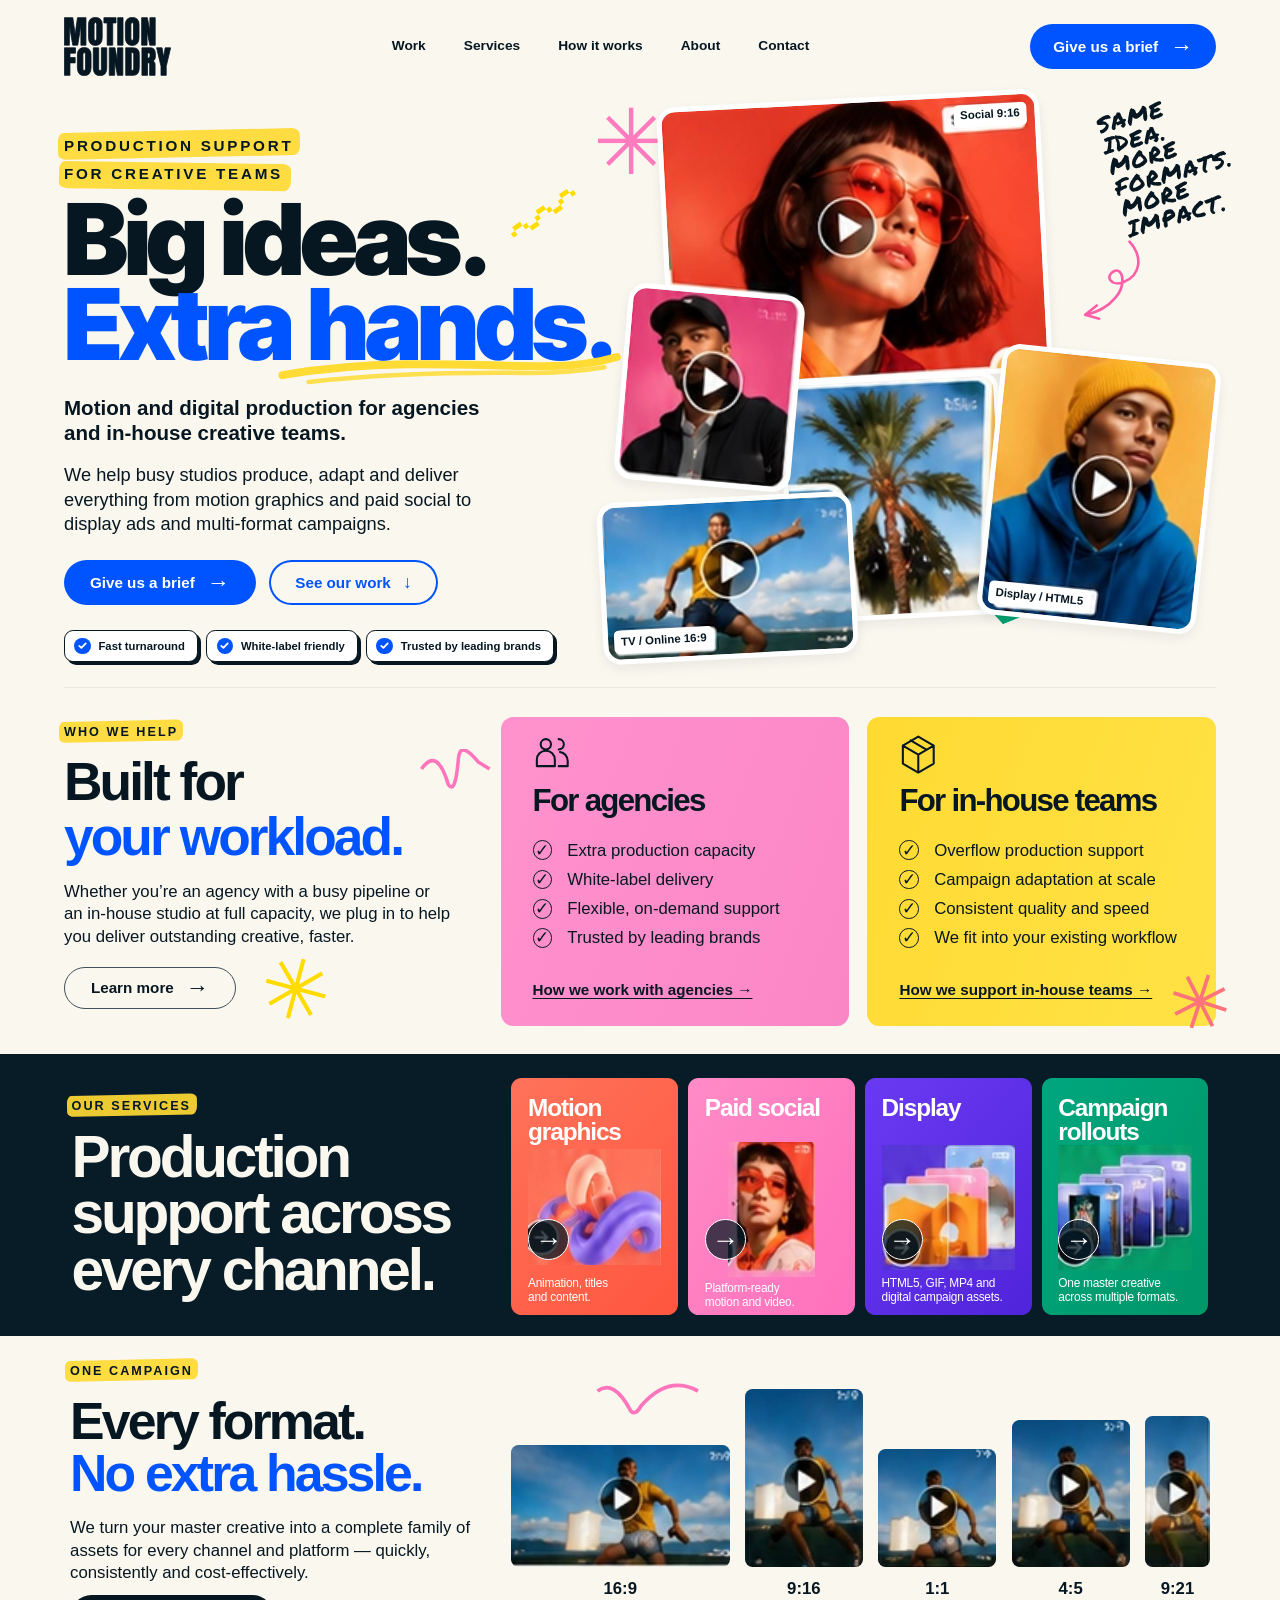
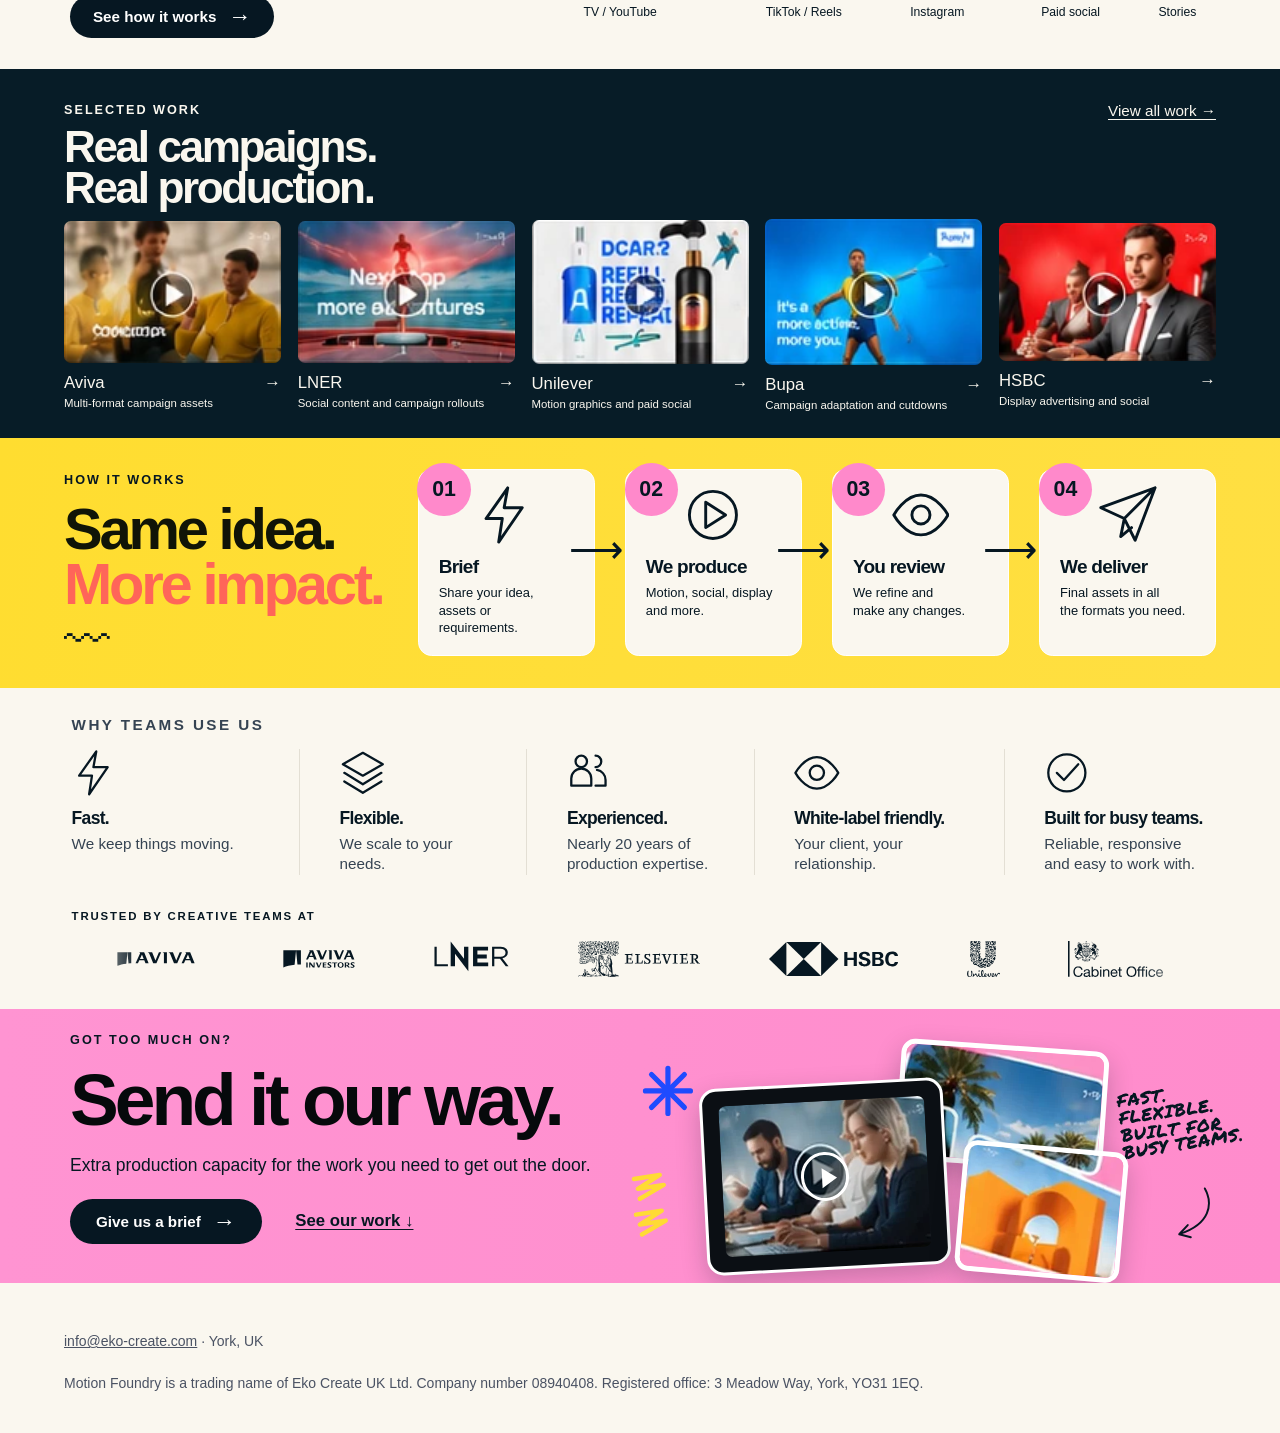
==== commit f809af1c: "'One campaign' eyebrow: highlighter, full stop removed Co-Authored-By: Claude Opus 5.5 <noreply@anth" ====
--- a/index.html
+++ b/index.html
@@ -5,7 +5,7 @@
 <section class="hero wrap" id="top"><div class="hero-copy"><p class="eyebrow"><span class="hl-pen">Production support</span><br><span class="hl-pen hl-2">for creative teams</span></p><h1>Big ideas.<br><span>Extra hands.<svg class="hand-underline" viewBox="0 0 300 34" aria-hidden="true" focusable="false"><path class="u1" pathLength="1" d="M3 23C38 17 74 14 112 13.5C160 12.8 205 15.5 240 15C262 14.6 280 12 297 7"/><path class="u2" pathLength="1" d="M26 29C84 22.5 150 20.5 214 21C244 21.3 266 19.5 286 16"/></svg></span></h1><p class="lead">Motion and digital production for agencies<br class="desktop"> and in-house creative teams.</p><p>We help busy studios produce, adapt and deliver everything from motion graphics and paid social to display ads and multi-format campaigns.</p><div class="actions"><button class="button blue" data-brief>Give us a brief <span>→</span></button><a class="button ghost" href="#work">See our work <span aria-hidden="true">↓</span></a></div><ul class="ticks"><li>Fast turnaround</li><li>White-label friendly</li><li>Trusted by leading brands</li></ul></div><div class="hero-art real-collage" aria-label="Campaign imagery across different formats"><span class="collage-star" aria-hidden="true">✳</span><span class="collage-scribble" aria-hidden="true">〰</span><span class="collage-shape" aria-hidden="true"></span><svg class="hero-arrow" viewBox="0 0 90 110" aria-hidden="true" focusable="false"><g fill="none" stroke="#ff5fa8" stroke-width="3.4" stroke-linecap="round" stroke-linejoin="round"><path class="a1" pathLength="1" d="M70 6C88 26 84 50 62 58C46 64 38 50 50 44C62 38 66 62 52 78C42 90 28 97 14 100"/><path class="a2" pathLength="1" d="M28 88L13 100L31 105"/></g></svg><p class="collage-note"><span class="visually-hidden">Same idea. More formats. More impact.</span><svg class="note-svg" xmlns="http://www.w3.org/2000/svg" viewBox="-6 -6 583 596" fill="currentColor" aria-hidden="true" focusable="false"><path transform="translate(0 90) rotate(-3)" d="M1 -44Q2 -46 2 -46Q2 -47 1 -48Q1 -50 2 -51Q2 -52 2 -53Q3 -56 4 -58Q6 -59 8 -61Q10 -62 13 -63Q15 -63 17 -64Q17 -64 17 -64Q16 -64 17 -65Q22 -66 27 -68Q33 -70 38 -71Q44 -73 50 -73Q55 -73 62 -71Q62 -70 63 -69Q64 -68 64 -67Q65 -66 66 -65Q66 -64 66 -63Q67 -62 68 -61Q69 -59 68 -57Q67 -57 66 -56Q65 -55 64 -54Q59 -55 55 -55Q51 -55 47 -54Q46 -56 45 -56Q43 -56 41 -55Q40 -55 38 -54Q37 -54 35 -54Q34 -53 33 -53Q31 -52 29 -52Q29 -52 29 -51Q29 -51 29 -51Q30 -50 31 -49Q32 -49 33 -49Q35 -49 36 -48Q37 -47 37 -46Q39 -46 40 -45Q41 -45 42 -43Q43 -42 43 -41Q44 -40 44 -38Q44 -38 44 -38Q45 -38 45 -37Q46 -36 47 -34Q49 -33 49 -31Q50 -28 50 -25Q50 -23 49 -21Q47 -17 44 -13Q41 -10 37 -7Q33 -4 29 -3Q24 -1 20 1Q20 0 19 1Q19 1 19 0Q18 1 17 1Q16 1 14 1Q13 1 12 1Q10 1 9 1Q8 0 8 0Q7 -1 7 -2Q6 -2 6 -3Q6 -4 6 -4Q6 -4 6 -4Q6 -4 6 -4Q7 -5 6 -5Q6 -5 6 -5Q6 -5 6 -6Q5 -6 6 -6Q6 -7 6 -8Q6 -9 6 -11Q6 -12 6 -13Q6 -14 8 -15Q12 -15 15 -15Q19 -16 22 -17Q25 -19 28 -20Q31 -22 33 -23Q34 -24 34 -25Q35 -26 36 -26Q36 -27 37 -28Q38 -29 38 -30Q38 -30 38 -30Q38 -30 38 -31Q37 -31 37 -31Q37 -31 37 -31Q37 -32 36 -32Q36 -32 36 -32Q33 -33 31 -34Q28 -35 26 -36Q25 -35 24 -35Q22 -36 21 -36Q17 -36 13 -37Q9 -38 6 -39Q6 -40 5 -40Q5 -41 4 -40Q3 -41 3 -42Q2 -43 1 -44ZM59 -9 60 -10 60 -12Q63 -18 65 -24Q68 -29 71 -35Q72 -37 73 -39Q74 -41 75 -42Q74 -43 74 -43Q74 -44 75 -44Q76 -46 77 -48Q78 -49 78 -51Q79 -53 80 -55Q81 -57 83 -59L84 -60L85 -60Q85 -60 85 -60Q86 -60 87 -60L88 -60Q92 -61 94 -64Q97 -67 99 -71L100 -72L102 -71Q102 -71 103 -71Q104 -71 106 -70Q108 -70 110 -69Q112 -68 113 -67L113 -67Q113 -65 114 -65Q114 -64 114 -63Q114 -61 115 -59Q115 -57 115 -54Q115 -52 116 -50Q116 -48 117 -46Q117 -44 118 -41Q118 -38 119 -36Q120 -36 121 -36Q122 -36 123 -37L125 -37L125 -35Q125 -35 125 -35Q126 -35 126 -34Q128 -34 128 -34Q129 -33 130 -33Q130 -32 130 -32Q130 -32 131 -32L132 -31L131 -29Q130 -27 128 -25Q126 -23 123 -22Q123 -21 123 -21Q123 -20 124 -19Q124 -17 124 -15Q125 -13 124 -11Q123 -8 122 -6Q121 -4 119 -3Q117 -1 115 0Q112 1 110 1Q109 1 108 0Q107 0 107 -1Q106 -1 106 -1L104 -2L105 -3Q105 -4 105 -5Q104 -5 103 -6Q103 -7 103 -7Q102 -7 102 -8L100 -10L103 -11Q106 -12 107 -13Q108 -14 108 -17Q105 -18 104 -17Q102 -17 101 -17Q99 -16 96 -16Q94 -15 92 -15Q90 -15 88 -15L87 -16L87 -17Q87 -17 87 -17Q86 -17 86 -17Q86 -18 85 -19Q84 -20 85 -21Q84 -23 84 -24Q83 -23 83 -22Q83 -21 83 -21L82 -20L81 -19Q81 -19 81 -19Q81 -18 81 -18L81 -17L80 -16Q80 -16 80 -16Q79 -16 79 -15Q79 -14 79 -13Q78 -12 78 -11Q77 -10 77 -8Q77 -7 77 -5L76 -4Q76 -3 75 -3Q74 -3 74 -2Q73 -2 72 -1L72 0L70 0Q69 0 69 0Q68 0 67 0L66 0Q65 -1 64 -1Q63 -2 62 -3L62 -3Q62 -4 61 -5Q61 -5 61 -6Q61 -7 61 -8ZM90 -35Q89 -33 88 -31Q88 -31 89 -31Q90 -31 90 -31Q94 -31 97 -31Q100 -32 103 -32Q102 -36 101 -40Q100 -43 99 -47L99 -46Q96 -44 94 -41Q92 -38 90 -35ZM145 1Q144 1 142 1Q140 -1 139 -3Q138 -6 137 -10Q136 -13 136 -16Q136 -19 137 -22Q137 -22 138 -24Q139 -27 141 -30Q142 -33 144 -38Q146 -42 148 -46Q150 -50 151 -54Q153 -57 154 -59Q155 -60 156 -61Q157 -63 157 -64Q158 -66 159 -67Q160 -69 161 -70Q163 -71 164 -72Q165 -73 167 -74Q168 -73 169 -73Q170 -72 171 -71L171 -70Q171 -69 172 -69Q172 -69 173 -69Q174 -68 175 -68Q176 -68 177 -68Q177 -67 177 -66Q178 -66 178 -65Q180 -62 181 -60Q183 -57 181 -54L182 -53Q182 -52 182 -52Q182 -51 182 -50Q182 -49 182 -48Q182 -47 182 -46L183 -46Q184 -45 186 -45Q188 -45 189 -46Q191 -47 192 -47Q193 -48 194 -49Q195 -49 196 -49Q198 -51 200 -53Q201 -54 203 -56Q207 -59 210 -62Q213 -65 215 -70Q216 -71 218 -71Q219 -71 220 -70Q222 -70 223 -69Q224 -69 224 -69Q224 -69 224 -69Q224 -67 225 -67Q226 -66 226 -66Q226 -66 226 -66Q227 -65 228 -65Q228 -65 228 -64Q229 -61 231 -60Q231 -59 231 -58Q232 -57 232 -56Q232 -55 232 -55Q233 -55 233 -54L231 -54L231 -52Q231 -51 231 -49Q230 -46 229 -45Q230 -42 230 -41Q230 -39 229 -38Q229 -36 229 -35Q228 -33 228 -32Q228 -25 226 -18Q224 -12 221 -7Q221 -6 221 -6Q220 -5 220 -4Q219 -4 218 -4Q217 -3 217 -3Q216 -2 215 -2Q213 -1 212 -1Q208 -5 207 -13Q207 -21 211 -34Q212 -35 212 -36V-37L211 -37Q210 -37 210 -37Q209 -37 209 -36Q206 -34 202 -31Q199 -29 195 -27Q191 -25 187 -24Q183 -22 179 -22Q169 -22 164 -32L163 -34L162 -33Q162 -32 161 -31Q161 -29 160 -27Q159 -26 159 -24Q158 -22 158 -20Q157 -19 156 -18Q155 -16 154 -15Q154 -14 154 -14Q154 -13 155 -13Q154 -12 154 -12Q154 -12 154 -11Q153 -11 153 -10Q152 -10 152 -9Q151 -8 151 -8Q151 -7 151 -7Q151 -6 151 -5Q150 -3 149 -2Q148 0 148 0Q147 1 146 1Q146 1 145 1ZM243 -3Q242 -4 242 -5Q241 -6 240 -7Q240 -8 239 -10Q239 -12 239 -14Q238 -16 238 -18Q238 -20 238 -22Q239 -23 239 -24Q239 -24 240 -25Q240 -26 241 -27Q241 -27 241 -28Q241 -28 241 -29Q241 -29 242 -29Q243 -31 244 -33Q245 -35 245 -37Q246 -38 247 -40Q248 -42 249 -44Q247 -46 247 -48Q246 -50 245 -51Q245 -53 245 -55Q245 -57 244 -59Q245 -61 247 -62Q249 -63 251 -64Q253 -64 255 -65Q257 -65 260 -66Q265 -67 268 -68Q272 -69 275 -70Q279 -70 283 -71Q287 -71 292 -72Q292 -72 292 -72Q292 -72 293 -72Q293 -71 294 -71Q294 -71 294 -71Q294 -72 294 -72Q294 -72 294 -72Q294 -72 295 -72Q295 -71 295 -72Q295 -72 295 -72Q296 -70 298 -69Q300 -68 302 -67Q302 -66 302 -65Q302 -65 302 -65Q302 -64 302 -64Q302 -63 302 -63Q301 -60 299 -58Q297 -57 295 -56Q292 -55 290 -55Q287 -55 285 -54Q282 -54 279 -53Q277 -52 274 -51Q274 -51 273 -51Q272 -51 272 -51Q271 -50 270 -50Q269 -50 268 -50Q267 -50 266 -49Q265 -49 264 -49Q265 -48 265 -47Q265 -46 265 -45Q269 -44 274 -45Q279 -45 284 -45Q284 -45 284 -45Q283 -45 283 -44Q284 -43 285 -43Q286 -42 287 -41Q287 -40 288 -40Q289 -39 290 -39Q291 -38 291 -37Q291 -36 291 -35Q289 -33 287 -32Q285 -31 283 -30Q281 -29 279 -28Q276 -27 274 -27Q273 -27 273 -27Q273 -27 272 -28Q271 -27 269 -27Q268 -28 267 -27Q265 -28 264 -28Q262 -28 260 -28Q259 -26 257 -23Q256 -20 254 -17Q258 -16 261 -16Q264 -17 266 -17Q268 -17 271 -17Q273 -18 277 -18Q279 -19 283 -19Q286 -20 288 -21Q289 -20 290 -19Q291 -19 291 -18Q292 -17 293 -16Q293 -16 295 -16Q295 -15 295 -15Q295 -14 295 -13Q296 -13 296 -13Q296 -12 297 -12Q295 -8 293 -6Q291 -4 288 -3Q285 -2 281 -2Q278 -1 273 0Q272 0 271 0Q271 -1 270 -1Q267 0 263 0Q260 1 256 1Q252 1 249 0Q245 -1 243 -3Z"/><path transform="translate(6 186) rotate(-2)" d="M2 1Q0 0 -1 -1Q-1 -2 -2 -4Q-2 -6 -3 -7Q-3 -9 -4 -11Q-4 -12 -3 -13Q-2 -13 -2 -14Q1 -14 3 -14Q4 -14 6 -15Q8 -15 10 -15Q11 -16 13 -16Q15 -19 16 -21Q17 -24 19 -27Q19 -29 20 -31Q21 -33 22 -35Q23 -37 24 -39Q24 -41 24 -43Q26 -46 27 -49Q27 -52 28 -56Q24 -56 22 -55Q20 -55 19 -54Q17 -54 16 -55Q15 -56 14 -57Q13 -58 13 -59Q12 -60 12 -61Q12 -62 12 -64Q12 -66 11 -67Q11 -67 12 -68Q12 -69 12 -70Q13 -70 15 -70Q17 -70 19 -70Q21 -71 22 -71Q24 -71 25 -72Q30 -72 36 -72Q41 -72 46 -73Q48 -72 50 -72Q52 -72 55 -72Q57 -72 59 -71Q61 -70 61 -67Q63 -67 64 -66Q64 -66 64 -65Q65 -64 65 -63Q65 -62 65 -61Q63 -60 61 -59Q58 -58 55 -58Q53 -58 49 -57Q46 -57 43 -57Q43 -54 42 -50Q41 -45 39 -41Q38 -37 37 -34Q36 -30 36 -29Q35 -27 35 -26Q34 -24 33 -23Q33 -21 32 -20Q32 -19 31 -17H38Q38 -16 39 -16Q39 -15 40 -15Q41 -15 41 -14Q42 -14 42 -13Q44 -12 44 -11Q45 -10 45 -9Q44 -8 44 -7Q43 -6 42 -5Q41 -5 41 -4Q40 -4 39 -3Q36 -3 34 -3Q31 -3 29 -3Q28 -3 28 -2Q28 -2 28 -1Q25 -2 22 -2Q19 -2 15 -1Q12 -1 9 0Q5 1 2 1ZM65 1Q62 0 61 -1Q59 -3 59 -5Q58 -7 58 -10Q57 -12 57 -15Q57 -17 58 -17Q59 -18 59 -20Q60 -23 61 -26Q61 -29 62 -32Q62 -33 63 -33Q64 -39 63 -45Q62 -50 61 -55Q61 -57 61 -57Q62 -58 61 -58Q61 -59 62 -59Q63 -59 64 -59Q64 -61 63 -62Q62 -64 62 -66Q62 -68 63 -70Q63 -71 64 -73Q67 -72 70 -71Q73 -69 76 -68Q79 -67 82 -66Q85 -65 87 -64Q92 -61 96 -58Q100 -55 104 -51Q108 -48 110 -43Q113 -39 113 -32Q113 -32 113 -31Q113 -31 112 -31Q112 -30 112 -30Q112 -29 112 -28Q109 -22 104 -18Q98 -14 92 -11Q85 -7 79 -5Q72 -2 65 1ZM75 -54Q74 -54 73 -54Q75 -50 75 -46Q76 -42 76 -38Q76 -34 75 -30Q75 -26 74 -21Q75 -21 76 -21Q77 -22 78 -22Q79 -23 80 -23Q82 -24 83 -24Q83 -24 84 -25Q85 -25 85 -26Q88 -27 90 -28Q92 -29 95 -30Q97 -32 98 -33Q100 -35 101 -38Q100 -39 99 -40Q98 -41 97 -42Q96 -43 94 -44Q93 -45 93 -47Q91 -47 90 -48Q89 -48 88 -49Q87 -50 85 -50Q84 -51 82 -51Q80 -52 78 -53Q76 -53 75 -54ZM124 -3Q123 -4 123 -5Q122 -6 121 -7Q121 -8 121 -10Q120 -12 120 -14Q120 -16 119 -18Q119 -20 120 -22Q120 -23 120 -24Q121 -24 121 -25Q122 -26 122 -27Q122 -27 122 -28Q122 -28 123 -29Q123 -29 124 -29Q124 -31 125 -33Q126 -35 127 -37Q128 -38 128 -40Q129 -42 130 -44Q129 -46 128 -48Q127 -50 127 -51Q126 -53 126 -55Q126 -57 125 -59Q126 -61 128 -62Q130 -63 132 -64Q134 -64 136 -65Q138 -65 141 -66Q146 -67 150 -68Q153 -69 157 -70Q160 -70 164 -71Q168 -71 173 -72Q173 -72 173 -72Q173 -72 174 -72Q174 -71 175 -71Q175 -71 175 -71Q175 -72 175 -72Q175 -72 175 -72Q176 -72 176 -72Q176 -71 176 -72Q177 -72 176 -72Q178 -70 179 -69Q181 -68 184 -67Q184 -66 184 -65Q184 -65 183 -65Q183 -64 183 -64Q183 -63 184 -63Q182 -60 180 -58Q178 -57 176 -56Q174 -55 171 -55Q169 -55 166 -54Q163 -54 161 -53Q158 -52 156 -51Q155 -51 154 -51Q154 -51 153 -51Q152 -50 151 -50Q150 -50 149 -50Q149 -50 148 -49Q146 -49 145 -49Q146 -48 146 -47Q146 -46 146 -45Q150 -44 155 -45Q160 -45 165 -45Q165 -45 165 -45Q165 -45 165 -44Q166 -43 166 -43Q167 -42 168 -41Q169 -40 170 -40Q170 -39 172 -39Q172 -38 172 -37Q173 -36 172 -35Q170 -33 168 -32Q166 -31 164 -30Q162 -29 160 -28Q158 -27 155 -27Q154 -27 154 -27Q154 -27 153 -28Q152 -27 151 -27Q149 -28 148 -27Q147 -28 145 -28Q143 -28 142 -28Q140 -26 138 -23Q137 -20 136 -17Q140 -16 142 -16Q145 -17 147 -17Q150 -17 152 -17Q155 -18 158 -18Q161 -19 164 -19Q167 -20 170 -21Q171 -20 171 -19Q172 -19 173 -18Q173 -17 174 -16Q175 -16 176 -16Q176 -15 176 -15Q177 -14 177 -13Q177 -13 177 -13Q177 -12 178 -12Q176 -8 174 -6Q172 -4 169 -3Q166 -2 162 -2Q159 -1 154 0Q153 0 153 0Q152 -1 151 -1Q148 0 145 0Q141 1 137 1Q133 1 130 0Q126 -1 124 -3ZM183 -9 184 -10 184 -12Q186 -18 189 -24Q192 -29 194 -35Q195 -37 196 -39Q197 -41 198 -42Q198 -43 198 -43Q198 -44 198 -44Q200 -46 200 -48Q201 -49 202 -51Q203 -53 204 -55Q205 -57 206 -59L207 -60L208 -60Q209 -60 209 -60Q209 -60 210 -60L212 -60Q215 -61 218 -64Q220 -67 223 -71L224 -72L225 -71Q226 -71 227 -71Q228 -71 229 -70Q231 -70 233 -69Q235 -68 236 -67L237 -67Q237 -65 237 -65Q237 -64 237 -63Q238 -61 238 -59Q238 -57 238 -54Q239 -52 239 -50Q240 -48 240 -46Q241 -44 241 -41Q242 -38 243 -36Q244 -36 244 -36Q245 -36 247 -37L248 -37L248 -35Q249 -35 249 -35Q249 -35 250 -34Q251 -34 252 -34Q253 -33 253 -33Q253 -32 254 -32Q254 -32 254 -32L256 -31L255 -29Q254 -27 252 -25Q249 -23 247 -22Q247 -21 247 -21Q247 -20 247 -19Q248 -17 248 -15Q248 -13 248 -11Q247 -8 245 -6Q244 -4 242 -3Q241 -1 238 0Q236 1 234 1Q232 1 232 0Q231 0 230 -1Q230 -1 229 -1L228 -2L228 -3Q229 -4 228 -5Q228 -5 227 -6Q226 -7 226 -7Q226 -7 225 -8L224 -10L227 -11Q230 -12 231 -13Q232 -14 231 -17Q229 -18 227 -17Q226 -17 224 -17Q222 -16 220 -16Q218 -15 215 -15Q214 -15 212 -15L211 -16L210 -17Q210 -17 210 -17Q210 -17 210 -17Q209 -18 208 -19Q208 -20 208 -21Q208 -23 207 -24Q207 -23 207 -22Q207 -21 206 -21L206 -20L205 -19Q204 -19 204 -19Q204 -18 204 -18L205 -17L204 -16Q204 -16 203 -16Q203 -16 203 -15Q203 -14 202 -13Q202 -12 201 -11Q201 -10 201 -8Q200 -7 200 -5L200 -4Q199 -3 198 -3Q198 -3 197 -2Q196 -2 196 -1L195 0L194 0Q193 0 192 0Q192 0 191 0L190 0Q188 -1 188 -1Q187 -2 186 -3L185 -3Q185 -4 185 -5Q185 -5 185 -6Q184 -7 184 -8ZM214 -35Q212 -33 211 -31Q212 -31 212 -31Q213 -31 214 -31Q217 -31 220 -31Q223 -32 226 -32Q226 -36 225 -40Q224 -43 223 -47L222 -46Q220 -44 218 -41Q215 -38 214 -35ZM274 -12Q274 -11 274 -10Q274 -9 274 -9Q274 -8 274 -7Q273 -6 273 -5Q273 -4 273 -4Q272 -4 272 -4Q272 -4 272 -4Q273 -3 273 -3L272 -2Q272 -1 271 0Q270 0 270 0Q269 0 269 1Q269 1 268 1L268 2L267 2Q265 3 264 3H263Q262 2 261 1Q260 0 260 0Q259 -1 258 -2Q258 -3 258 -3Q258 -5 258 -5L256 -6L258 -7L256 -9Q258 -10 258 -10Q259 -11 259 -11Q260 -12 260 -12Q261 -13 262 -15L262 -16L264 -15Q264 -15 265 -15Q267 -14 268 -14Q269 -14 271 -13Q272 -13 273 -12Z"/><path transform="translate(14 282) rotate(-4)" d="M9 1Q8 1 6 1Q4 -1 3 -3Q2 -6 1 -10Q0 -13 1 -16Q1 -19 2 -22Q2 -22 3 -24Q4 -27 5 -30Q6 -33 8 -38Q10 -42 12 -46Q14 -50 16 -54Q17 -57 19 -59Q19 -60 20 -61Q21 -63 22 -64Q23 -66 24 -67Q25 -69 26 -70Q27 -71 28 -72Q29 -73 31 -74Q33 -73 33 -73Q34 -72 35 -71L35 -70Q36 -69 36 -69Q36 -69 37 -69Q38 -68 39 -68Q40 -68 41 -68Q41 -67 42 -66Q42 -66 42 -65Q44 -62 46 -60Q47 -57 46 -54L46 -53Q46 -52 46 -52Q46 -51 46 -50Q46 -49 46 -48Q46 -47 46 -46L47 -46Q48 -45 50 -45Q52 -45 53 -46Q55 -47 56 -47Q57 -48 58 -49Q59 -49 60 -49Q62 -51 64 -53Q66 -54 67 -56Q71 -59 74 -62Q78 -65 79 -70Q81 -71 82 -71Q83 -71 85 -70Q86 -70 87 -69Q88 -69 88 -69Q88 -69 88 -69Q88 -67 89 -67Q90 -66 90 -66Q90 -66 90 -66Q91 -65 92 -65Q92 -65 93 -64Q93 -61 96 -60Q95 -59 96 -58Q96 -57 96 -56Q96 -55 97 -55Q97 -55 97 -54L95 -54L95 -52Q95 -51 95 -49Q94 -46 94 -45Q94 -42 94 -41Q94 -39 94 -38Q93 -36 93 -35Q92 -33 92 -32Q92 -25 90 -18Q88 -12 86 -7Q85 -6 85 -6Q85 -5 84 -4Q83 -4 83 -4Q82 -3 81 -3Q80 -2 79 -2Q78 -1 76 -1Q72 -5 72 -13Q71 -21 75 -34Q76 -35 76 -36V-37L75 -37Q74 -37 74 -37Q74 -37 73 -36Q70 -34 67 -31Q63 -29 59 -27Q55 -25 51 -24Q47 -22 43 -22Q33 -22 28 -32L28 -34L27 -33Q26 -32 26 -31Q25 -29 24 -27Q23 -26 23 -24Q22 -22 22 -20Q21 -19 20 -18Q19 -16 19 -15Q18 -14 18 -14Q19 -13 19 -13Q19 -12 18 -12Q18 -12 18 -11Q17 -11 17 -10Q16 -10 16 -9Q16 -8 16 -8Q15 -7 15 -7Q15 -6 15 -5Q14 -3 13 -2Q13 0 12 0Q11 1 10 1Q10 1 9 1ZM125 0Q121 1 117 0Q114 -1 111 -3Q108 -5 106 -8Q104 -11 103 -14Q102 -21 103 -26Q105 -31 107 -36Q110 -41 113 -45Q117 -49 120 -52Q120 -52 121 -52Q121 -53 122 -53Q122 -54 122 -54Q123 -55 123 -55Q124 -56 124 -56Q125 -57 126 -57Q127 -58 127 -58Q128 -59 128 -60Q129 -60 130 -61Q131 -61 131 -62Q132 -62 133 -63Q133 -63 134 -64V-65Q137 -66 137 -67Q138 -68 140 -70Q141 -70 142 -70Q142 -70 144 -70Q144 -72 145 -73Q146 -74 147 -75Q149 -74 151 -74Q152 -73 154 -72Q154 -71 154 -70Q155 -70 156 -69Q156 -69 157 -68Q158 -67 158 -66Q158 -66 158 -67Q159 -67 159 -67Q159 -66 159 -65Q160 -65 160 -64Q160 -64 160 -64Q161 -63 161 -62Q160 -61 160 -60Q160 -59 158 -58Q158 -57 159 -57Q160 -57 160 -57Q160 -56 159 -55Q162 -50 164 -45Q167 -40 169 -36Q169 -34 170 -33Q170 -32 170 -31Q171 -29 171 -28Q172 -27 172 -25Q172 -24 172 -22Q172 -20 171 -18Q171 -17 170 -15Q169 -13 168 -13Q166 -11 164 -10Q161 -8 159 -7Q158 -6 156 -6Q155 -5 153 -5Q152 -4 150 -3Q148 -3 147 -2Q145 -1 143 -1Q141 -1 140 -1Q136 0 133 1Q129 1 125 0ZM126 -35Q125 -33 124 -31Q123 -29 121 -27Q120 -26 119 -23Q118 -21 118 -19Q120 -17 123 -17Q125 -16 128 -16Q131 -17 134 -17Q137 -18 139 -18Q139 -19 140 -19Q144 -19 147 -21Q151 -23 155 -25Q155 -26 156 -27Q157 -28 157 -29Q156 -30 156 -31Q156 -31 156 -33Q154 -36 152 -40Q150 -44 147 -48Q147 -48 147 -47Q146 -47 145 -47Q145 -46 144 -46Q144 -46 143 -46Q142 -46 142 -46Q141 -46 140 -47Q137 -44 134 -41Q130 -39 127 -35Q127 -35 127 -35Q127 -35 126 -35ZM183 -8Q182 -8 182 -9Q181 -10 181 -11H182Q181 -13 181 -15Q182 -17 182 -18Q183 -20 183 -22Q183 -23 183 -25Q183 -25 184 -25Q184 -26 184 -27Q184 -27 184 -28Q184 -29 184 -30Q185 -33 186 -36Q187 -39 187 -42Q188 -46 189 -49Q189 -52 190 -54Q192 -54 193 -54Q195 -53 195 -53Q198 -55 201 -58Q203 -62 205 -65Q208 -68 211 -70Q214 -73 218 -73Q221 -72 224 -70Q227 -68 228 -65Q229 -64 230 -64Q231 -63 231 -63V-61Q233 -60 234 -58Q235 -57 235 -55Q236 -53 237 -51Q237 -49 238 -47Q238 -47 238 -46Q238 -46 238 -45Q239 -45 239 -44Q239 -44 239 -43Q238 -38 235 -35Q232 -32 228 -30Q224 -28 219 -26Q214 -25 210 -23Q210 -23 211 -23Q211 -23 211 -22Q214 -20 216 -19Q217 -18 219 -18Q220 -17 222 -16Q224 -16 227 -15Q230 -14 231 -14Q233 -14 234 -13Q236 -13 237 -13Q239 -13 241 -12Q243 -11 243 -10Q244 -8 244 -7Q245 -5 244 -4Q244 -3 244 -2Q244 -2 244 -2Q245 -2 245 -2Q244 -1 244 0Q243 0 243 1Q242 2 242 2Q241 3 240 3Q237 4 231 3Q226 2 217 -2Q213 -3 210 -4Q208 -6 206 -7Q204 -8 202 -10Q200 -11 198 -13Q198 -13 198 -12Q198 -12 198 -12Q197 -8 196 -6Q195 -3 193 -1Q192 -1 191 0Q191 0 190 1Q189 1 188 1Q188 0 187 0Q187 0 187 -1Q186 -1 185 -1Q185 -2 184 -2Q184 -3 183 -3Q183 -4 183 -5Q183 -5 183 -6Q183 -6 182 -7Q182 -8 183 -8ZM215 -53Q214 -51 212 -50Q211 -48 209 -47Q208 -45 207 -43Q205 -41 205 -38Q209 -39 213 -41Q218 -43 222 -44Q221 -48 219 -50Q217 -52 215 -53ZM254 -3Q253 -4 253 -5Q252 -6 251 -7Q251 -8 251 -10Q250 -12 250 -14Q250 -16 249 -18Q249 -20 250 -22Q250 -23 250 -24Q251 -24 251 -25Q252 -26 252 -27Q252 -27 252 -28Q252 -28 253 -29Q253 -29 254 -29Q254 -31 255 -33Q256 -35 257 -37Q258 -38 258 -40Q259 -42 260 -44Q258 -46 258 -48Q257 -50 257 -51Q256 -53 256 -55Q256 -57 255 -59Q256 -61 258 -62Q260 -63 262 -64Q264 -64 266 -65Q268 -65 271 -66Q276 -67 279 -68Q283 -69 287 -70Q290 -70 294 -71Q298 -71 303 -72Q303 -72 303 -72Q303 -72 304 -72Q304 -71 305 -71Q305 -71 305 -71Q305 -72 305 -72Q305 -72 305 -72Q306 -72 306 -72Q306 -71 306 -72Q307 -72 306 -72Q308 -70 309 -69Q311 -68 314 -67Q314 -66 314 -65Q314 -65 313 -65Q313 -64 313 -64Q313 -63 314 -63Q312 -60 310 -58Q308 -57 306 -56Q304 -55 301 -55Q299 -55 296 -54Q293 -54 291 -53Q288 -52 286 -51Q285 -51 284 -51Q283 -51 283 -51Q282 -50 281 -50Q280 -50 279 -50Q279 -50 277 -49Q276 -49 275 -49Q276 -48 276 -47Q276 -46 276 -45Q280 -44 285 -45Q290 -45 295 -45Q295 -45 295 -45Q295 -45 295 -44Q295 -43 296 -43Q297 -42 298 -41Q299 -40 300 -40Q300 -39 302 -39Q302 -38 302 -37Q303 -36 302 -35Q300 -33 298 -32Q296 -31 294 -30Q292 -29 290 -28Q288 -27 285 -27Q284 -27 284 -27Q284 -27 283 -28Q282 -27 281 -27Q279 -28 278 -27Q277 -28 275 -28Q273 -28 272 -28Q270 -26 268 -23Q267 -20 266 -17Q270 -16 272 -16Q275 -17 277 -17Q280 -17 282 -17Q285 -18 288 -18Q291 -19 294 -19Q297 -20 300 -21Q301 -20 301 -19Q302 -19 303 -18Q303 -17 304 -16Q305 -16 306 -16Q306 -15 306 -15Q307 -14 307 -13Q307 -13 307 -13Q307 -12 308 -12Q306 -8 304 -6Q302 -4 299 -3Q296 -2 292 -2Q289 -1 284 0Q283 0 283 0Q282 -1 281 -1Q278 0 275 0Q271 1 267 1Q263 1 260 0Q256 -1 254 -3Z"/><path transform="translate(20 378) rotate(-3)" d="M4 -20Q1 -21 0 -25Q-2 -28 -2 -30Q-2 -33 -1 -34Q0 -35 1 -36Q3 -37 4 -37Q5 -38 7 -38L8 -38Q9 -37 9 -37Q10 -36 10 -36Q11 -36 11 -37Q12 -38 12 -39Q12 -40 13 -41Q13 -42 14 -43Q14 -44 14 -45Q14 -45 14 -46Q14 -46 13 -46Q13 -46 12 -46Q12 -46 12 -47Q12 -47 11 -47Q10 -48 9 -48Q9 -49 8 -50Q8 -51 8 -51Q7 -52 7 -52L5 -53L6 -54Q6 -55 6 -55Q6 -55 6 -56Q6 -57 6 -58L6 -59Q7 -60 7 -60L8 -61Q10 -62 13 -63Q15 -63 17 -64Q19 -65 22 -66Q24 -67 26 -67Q27 -68 28 -68Q29 -68 30 -68Q31 -68 31 -68Q32 -68 32 -69Q34 -69 35 -70Q38 -71 43 -72Q48 -73 54 -73L56 -73Q56 -73 57 -73Q58 -73 58 -73Q63 -73 65 -70Q66 -70 67 -69Q67 -68 68 -68Q69 -67 69 -67Q69 -66 70 -66L70 -65Q71 -63 71 -61Q70 -60 70 -59Q69 -59 68 -59L67 -58Q66 -58 65 -58Q64 -58 64 -58Q61 -58 57 -58Q53 -58 49 -57Q45 -57 41 -56Q37 -55 34 -54Q34 -53 32 -53Q32 -52 32 -52Q32 -51 32 -51Q31 -50 31 -49Q31 -49 31 -48Q31 -48 31 -47Q29 -45 29 -41L29 -40Q28 -40 28 -39Q28 -38 28 -38L28 -36Q30 -37 32 -37Q34 -37 36 -37Q39 -38 42 -38Q44 -39 47 -39H51L50 -38L51 -38L51 -36Q52 -36 52 -36Q52 -35 53 -35L53 -34Q54 -34 54 -33Q54 -33 55 -32L54 -31L50 -25L49 -24L48 -24Q46 -24 45 -24Q44 -24 43 -23Q42 -23 41 -23Q39 -23 37 -23Q36 -22 34 -22Q32 -22 30 -21Q28 -21 26 -20Q25 -20 25 -20Q25 -20 25 -20Q24 -20 23 -20Q22 -20 21 -20Q20 -19 20 -19Q20 -18 20 -17Q19 -17 19 -16Q19 -15 18 -15L18 -13Q17 -13 17 -13Q17 -13 17 -13Q17 -12 17 -11Q17 -11 17 -10Q17 -10 16 -9Q16 -9 16 -9Q17 -7 17 -5Q16 -3 15 -1Q14 0 13 1Q11 1 10 1Q10 0 9 0Q8 0 8 0Q8 0 7 0L6 -1Q6 -2 5 -3Q5 -3 4 -4Q4 -4 3 -5Q3 -6 3 -7Q2 -10 2 -12Q3 -15 4 -17Q4 -18 4 -18Q4 -19 4 -20ZM85 0Q81 1 77 0Q74 -1 71 -3Q68 -5 66 -8Q64 -11 63 -14Q62 -21 63 -26Q65 -31 67 -36Q70 -41 73 -45Q77 -49 80 -52Q81 -52 81 -52Q81 -53 82 -53Q82 -54 83 -54Q83 -55 84 -55Q84 -56 85 -56Q85 -57 86 -57Q87 -58 87 -58Q88 -59 88 -60Q89 -60 90 -61Q91 -61 92 -62Q92 -62 93 -63Q94 -63 95 -64V-65Q97 -66 98 -67Q99 -68 100 -70Q101 -70 102 -70Q102 -70 104 -70Q105 -72 105 -73Q106 -74 108 -75Q109 -74 111 -74Q112 -73 114 -72Q114 -71 114 -70Q115 -70 116 -69Q116 -69 117 -68Q118 -67 118 -66Q118 -66 119 -67Q119 -67 119 -67Q119 -66 120 -65Q120 -65 120 -64Q120 -64 121 -64Q121 -63 121 -62Q121 -61 120 -60Q120 -59 119 -58Q119 -57 119 -57Q120 -57 120 -57Q120 -56 120 -55Q122 -50 125 -45Q127 -40 130 -36Q129 -34 130 -33Q130 -32 131 -31Q131 -29 132 -28Q132 -27 132 -25Q133 -24 132 -22Q132 -20 132 -18Q131 -17 130 -15Q129 -13 128 -13Q126 -11 124 -10Q121 -8 120 -7Q118 -6 117 -6Q115 -5 113 -5Q112 -4 110 -3Q109 -3 107 -2Q105 -1 103 -1Q101 -1 100 -1Q96 0 93 1Q90 1 85 0ZM86 -35Q85 -33 84 -31Q83 -29 81 -27Q80 -26 79 -23Q78 -21 78 -19Q80 -17 83 -17Q86 -16 88 -16Q91 -17 94 -17Q97 -18 99 -18Q99 -19 100 -19Q104 -19 108 -21Q111 -23 115 -25Q115 -26 116 -27Q117 -28 117 -29Q116 -30 116 -31Q116 -31 116 -33Q114 -36 112 -40Q110 -44 108 -48Q107 -48 107 -47Q106 -47 105 -47Q105 -46 105 -46Q104 -46 103 -46Q103 -46 102 -46Q101 -46 100 -47Q97 -44 94 -41Q90 -39 88 -35Q87 -35 87 -35Q87 -35 86 -35ZM143 -8Q142 -8 142 -9Q141 -10 141 -11H142Q141 -13 142 -15Q142 -17 142 -18Q143 -20 143 -22Q144 -23 143 -25Q143 -25 144 -25Q144 -26 144 -27Q144 -27 144 -28Q144 -29 144 -30Q145 -33 146 -36Q147 -39 147 -42Q148 -46 149 -49Q149 -52 151 -54Q152 -54 153 -54Q155 -53 155 -53Q158 -55 161 -58Q163 -62 166 -65Q168 -68 171 -70Q174 -73 179 -73Q181 -72 184 -70Q187 -68 189 -65Q189 -64 190 -64Q191 -63 192 -63V-61Q193 -60 194 -58Q195 -57 196 -55Q196 -53 197 -51Q198 -49 199 -47Q198 -47 198 -46Q198 -46 199 -45Q199 -45 199 -44Q199 -44 199 -43Q199 -38 196 -35Q193 -32 188 -30Q184 -28 179 -26Q175 -25 171 -23Q171 -23 171 -23Q171 -23 171 -22Q174 -20 176 -19Q177 -18 179 -18Q180 -17 182 -16Q184 -16 187 -15Q190 -14 191 -14Q193 -14 195 -13Q196 -13 197 -13Q199 -13 202 -12Q203 -11 203 -10Q204 -8 204 -7Q205 -5 205 -4Q204 -3 204 -2Q204 -2 204 -2Q205 -2 205 -2Q204 -1 204 0Q204 0 203 1Q203 2 202 2Q201 3 200 3Q197 4 191 3Q186 2 177 -2Q173 -3 170 -4Q168 -6 166 -7Q164 -8 162 -10Q161 -11 158 -13Q158 -13 158 -12Q158 -12 158 -12Q157 -8 156 -6Q155 -3 153 -1Q152 -1 151 0Q151 0 150 1Q149 1 148 1Q148 0 148 0Q147 0 147 -1Q146 -1 145 -1Q145 -2 145 -2Q144 -3 143 -3Q143 -4 143 -5Q143 -5 143 -6Q143 -6 143 -7Q142 -8 143 -8ZM175 -53Q174 -51 172 -50Q171 -48 169 -47Q168 -45 167 -43Q166 -41 165 -38Q169 -39 174 -41Q178 -43 182 -44Q182 -48 180 -50Q178 -52 175 -53ZM217 1Q216 1 214 1Q213 -1 212 -3Q210 -6 210 -10Q209 -13 209 -16Q209 -19 210 -22Q210 -22 211 -24Q212 -27 214 -30Q215 -33 217 -38Q219 -42 221 -46Q222 -50 224 -54Q226 -57 227 -59Q228 -60 229 -61Q229 -63 230 -64Q231 -66 232 -67Q233 -69 234 -70Q235 -71 237 -72Q238 -73 240 -74Q241 -73 242 -73Q243 -72 244 -71L244 -70Q244 -69 245 -69Q245 -69 245 -69Q247 -68 247 -68Q248 -68 250 -68Q250 -67 250 -66Q251 -66 251 -65Q253 -62 254 -60Q255 -57 254 -54L254 -53Q255 -52 255 -52Q255 -51 255 -50Q254 -49 254 -48Q254 -47 255 -46L255 -46Q257 -45 258 -45Q260 -45 262 -46Q263 -47 265 -47Q266 -48 267 -49Q268 -49 269 -49Q271 -51 272 -53Q274 -54 276 -56Q279 -59 283 -62Q286 -65 288 -70Q289 -71 291 -71Q292 -71 293 -70Q295 -70 296 -69Q296 -69 297 -69Q297 -69 297 -69Q297 -67 298 -67Q298 -66 299 -66Q299 -66 299 -66Q300 -65 300 -65Q301 -65 301 -64Q302 -61 304 -60Q304 -59 304 -58Q304 -57 305 -56Q305 -55 305 -55Q305 -55 305 -54L303 -54L304 -52Q304 -51 303 -49Q303 -46 302 -45Q302 -42 302 -41Q302 -39 302 -38Q302 -36 302 -35Q301 -33 300 -32Q301 -25 299 -18Q297 -12 294 -7Q294 -6 294 -6Q293 -5 293 -4Q292 -4 291 -4Q290 -3 289 -3Q288 -2 287 -2Q286 -1 285 -1Q280 -5 280 -13Q280 -21 284 -34Q284 -35 284 -36V-37L283 -37Q283 -37 283 -37Q282 -37 282 -36Q279 -34 275 -31Q271 -29 268 -27Q264 -25 260 -24Q256 -22 252 -22Q242 -22 237 -32L236 -34L235 -33Q235 -32 234 -31Q233 -29 233 -27Q232 -26 231 -24Q231 -22 231 -20Q230 -19 229 -18Q228 -16 227 -15Q227 -14 227 -14Q227 -13 227 -13Q227 -12 227 -12Q227 -12 226 -11Q226 -11 225 -10Q225 -10 224 -9Q224 -8 224 -8Q224 -7 224 -7Q224 -6 224 -5Q223 -3 222 -2Q221 0 220 0Q220 1 219 1Q218 1 217 1ZM307 -9 309 -10 309 -12Q311 -18 314 -24Q316 -29 319 -35Q320 -37 321 -39Q322 -41 323 -42Q323 -43 323 -43Q323 -44 323 -44Q324 -46 325 -48Q326 -49 327 -51Q328 -53 329 -55Q330 -57 331 -59L332 -60L333 -60Q333 -60 334 -60Q334 -60 335 -60L337 -60Q340 -61 342 -64Q345 -67 347 -71L349 -72L350 -71Q351 -71 352 -71Q353 -71 354 -70Q356 -70 358 -69Q360 -68 361 -67L362 -67Q362 -65 362 -65Q362 -64 362 -63Q363 -61 363 -59Q363 -57 363 -54Q364 -52 364 -50Q365 -48 365 -46Q366 -44 366 -41Q367 -38 368 -36Q369 -36 369 -36Q370 -36 372 -37L373 -37L373 -35Q373 -35 374 -35Q374 -35 374 -34Q376 -34 377 -34Q377 -33 378 -33Q378 -32 378 -32Q379 -32 379 -32L381 -31L380 -29Q379 -27 376 -25Q374 -23 371 -22Q372 -21 372 -21Q372 -20 372 -19Q372 -17 373 -15Q373 -13 373 -11Q372 -8 370 -6Q369 -4 367 -3Q365 -1 363 0Q361 1 358 1Q357 1 356 0Q356 0 355 -1Q354 -1 354 -1L353 -2L353 -3Q353 -4 353 -5Q353 -5 352 -6Q351 -7 351 -7Q351 -7 350 -8L348 -10L352 -11Q354 -12 355 -13Q356 -14 356 -17Q354 -18 352 -17Q351 -17 349 -17Q347 -16 345 -16Q343 -15 340 -15Q338 -15 337 -15L335 -16L335 -17Q335 -17 335 -17Q335 -17 334 -17Q334 -18 333 -19Q333 -20 333 -21Q332 -23 332 -24Q332 -23 332 -22Q331 -21 331 -21L331 -20L329 -19Q329 -19 329 -19Q329 -18 329 -18L329 -17L328 -16Q328 -16 328 -16Q328 -16 328 -15Q327 -14 327 -13Q327 -12 326 -11Q326 -10 325 -8Q325 -7 325 -5L324 -4Q324 -3 323 -3Q323 -3 322 -2Q321 -2 320 -1L320 0L319 0Q317 0 317 0Q316 0 316 0L314 0Q313 -1 313 -1Q312 -2 311 -3L310 -3Q310 -4 310 -5Q310 -5 309 -6Q309 -7 309 -8ZM339 -35Q337 -33 336 -31Q337 -31 337 -31Q338 -31 339 -31Q342 -31 345 -31Q348 -32 351 -32Q350 -36 350 -40Q349 -43 348 -47L347 -46Q345 -44 342 -41Q340 -38 339 -35ZM386 -55Q386 -56 386 -56Q386 -57 385 -58Q385 -59 385 -60Q384 -62 384 -64Q384 -65 385 -65Q385 -66 385 -66L386 -68H387Q388 -67 389 -67Q390 -67 390 -67Q394 -67 398 -68Q402 -68 406 -68Q410 -69 416 -69Q416 -70 416 -71Q416 -71 417 -71L418 -72Q420 -72 421 -71Q422 -71 422 -70Q425 -70 427 -71Q430 -71 433 -71Q437 -72 441 -72Q445 -73 449 -73Q450 -73 452 -73Q453 -73 454 -73L456 -72Q456 -71 457 -70Q457 -70 458 -69Q459 -68 461 -66Q462 -65 462 -61L461 -60Q461 -60 460 -59L459 -58H458Q457 -58 457 -58Q456 -58 456 -58Q455 -57 455 -57Q454 -57 454 -57Q453 -57 452 -57Q452 -57 451 -57Q448 -57 444 -57Q441 -56 438 -56Q435 -55 433 -55Q431 -55 429 -55Q428 -52 428 -50Q427 -48 426 -46Q425 -44 424 -42Q424 -40 423 -38Q422 -36 421 -35Q420 -33 420 -31Q418 -29 418 -27Q417 -25 416 -24L416 -22Q415 -22 415 -21Q415 -21 415 -21Q414 -19 414 -18Q414 -18 413 -17Q413 -17 413 -16Q413 -15 413 -15Q413 -14 413 -13Q413 -13 412 -12Q412 -12 412 -11Q412 -10 412 -10Q413 -10 413 -9Q413 -9 413 -8Q414 -8 414 -8Q414 -8 414 -8Q415 -7 416 -7L417 -6Q417 -2 416 0Q414 2 410 2L408 2Q408 1 408 1Q407 1 406 0Q406 0 405 0Q405 -1 405 -1Q404 -1 404 -1Q403 -1 403 -2L402 -2Q402 -3 402 -4Q401 -5 400 -6Q400 -7 400 -9Q399 -10 399 -11Q399 -11 398 -12Q398 -19 400 -24Q401 -28 403 -33Q404 -35 405 -37Q406 -40 406 -42L407 -43Q408 -44 408 -44Q408 -45 409 -47Q409 -48 410 -49Q410 -50 411 -51Q411 -51 411 -52Q410 -52 410 -52Q409 -52 409 -52Q407 -52 406 -52Q405 -52 405 -52Q404 -51 403 -51Q403 -51 402 -51H401H400Q399 -51 398 -51Q397 -51 396 -51Q396 -51 395 -51H394H393Q392 -51 391 -51Q390 -51 389 -52L388 -53Q388 -54 387 -54L386 -54ZM450 -44Q450 -46 451 -46Q451 -47 450 -48Q450 -50 451 -51Q451 -52 451 -53Q451 -56 453 -58Q455 -59 457 -61Q459 -62 462 -63Q464 -63 466 -64Q466 -64 466 -64Q465 -64 466 -65Q471 -66 476 -68Q481 -70 487 -71Q493 -73 498 -73Q504 -73 511 -71Q511 -70 512 -69Q512 -68 513 -67Q514 -66 515 -65Q515 -64 515 -63Q516 -62 517 -61Q518 -59 517 -57Q516 -57 515 -56Q514 -55 513 -54Q508 -55 504 -55Q499 -55 496 -54Q495 -56 493 -56Q492 -56 490 -55Q489 -55 487 -54Q486 -54 484 -54Q483 -53 481 -53Q480 -52 478 -52Q478 -52 478 -51Q478 -51 478 -51Q479 -50 480 -49Q481 -49 482 -49Q483 -49 484 -48Q485 -47 486 -46Q487 -46 489 -45Q490 -45 491 -43Q492 -42 492 -41Q493 -40 492 -38Q493 -38 493 -38Q494 -38 494 -37Q495 -36 496 -34Q498 -33 498 -31Q499 -28 499 -25Q499 -23 498 -21Q496 -17 493 -13Q490 -10 486 -7Q482 -4 478 -3Q473 -1 469 1Q469 0 468 1Q467 1 468 0Q467 1 466 1Q465 1 463 1Q462 1 461 1Q459 1 458 1Q457 0 457 0Q456 -1 456 -2Q455 -2 455 -3Q455 -4 455 -4Q455 -4 455 -4Q455 -4 455 -4Q455 -5 455 -5Q455 -5 455 -5Q455 -5 455 -6Q454 -6 454 -6Q455 -7 455 -8Q455 -9 455 -11Q454 -12 455 -13Q455 -14 456 -15Q460 -15 464 -15Q468 -16 471 -17Q474 -19 477 -20Q480 -22 482 -23Q483 -24 483 -25Q484 -26 485 -26Q485 -27 486 -28Q486 -29 487 -30Q487 -30 487 -30Q487 -30 486 -31Q486 -31 486 -31Q486 -31 486 -31Q486 -32 485 -32Q485 -32 485 -32Q482 -33 480 -34Q477 -35 475 -36Q474 -35 472 -35Q471 -36 470 -36Q466 -36 462 -37Q458 -38 455 -39Q455 -40 454 -40Q454 -41 453 -40Q452 -41 451 -42Q451 -43 450 -44ZM525 -12Q525 -11 525 -10Q525 -9 525 -9Q525 -8 525 -7Q524 -6 524 -5Q524 -4 524 -4Q524 -4 524 -4Q524 -4 524 -4Q524 -3 524 -3L523 -2Q523 -1 522 0Q521 0 521 0Q521 0 520 1Q520 1 520 1L519 2L518 2Q516 3 515 3H514Q513 2 512 1Q511 0 511 0Q510 -1 510 -2Q510 -3 509 -3Q509 -5 509 -5L507 -6L509 -7L508 -9Q509 -10 509 -10Q510 -11 510 -11Q511 -12 511 -12Q512 -13 513 -15L514 -16L515 -15Q515 -15 517 -15Q518 -14 519 -14Q521 -14 522 -13Q524 -13 524 -12Z"/><path transform="translate(30 474) rotate(-5)" d="M9 1Q8 1 6 1Q4 -1 3 -3Q2 -6 1 -10Q0 -13 1 -16Q1 -19 2 -22Q2 -22 3 -24Q4 -27 5 -30Q6 -33 8 -38Q10 -42 12 -46Q14 -50 16 -54Q17 -57 19 -59Q19 -60 20 -61Q21 -63 22 -64Q23 -66 24 -67Q25 -69 26 -70Q27 -71 28 -72Q29 -73 31 -74Q33 -73 33 -73Q34 -72 35 -71L35 -70Q36 -69 36 -69Q36 -69 37 -69Q38 -68 39 -68Q40 -68 41 -68Q41 -67 42 -66Q42 -66 42 -65Q44 -62 46 -60Q47 -57 46 -54L46 -53Q46 -52 46 -52Q46 -51 46 -50Q46 -49 46 -48Q46 -47 46 -46L47 -46Q48 -45 50 -45Q52 -45 53 -46Q55 -47 56 -47Q57 -48 58 -49Q59 -49 60 -49Q62 -51 64 -53Q66 -54 67 -56Q71 -59 74 -62Q78 -65 79 -70Q81 -71 82 -71Q83 -71 85 -70Q86 -70 87 -69Q88 -69 88 -69Q88 -69 88 -69Q88 -67 89 -67Q90 -66 90 -66Q90 -66 90 -66Q91 -65 92 -65Q92 -65 93 -64Q93 -61 96 -60Q95 -59 96 -58Q96 -57 96 -56Q96 -55 97 -55Q97 -55 97 -54L95 -54L95 -52Q95 -51 95 -49Q94 -46 94 -45Q94 -42 94 -41Q94 -39 94 -38Q93 -36 93 -35Q92 -33 92 -32Q92 -25 90 -18Q88 -12 86 -7Q85 -6 85 -6Q85 -5 84 -4Q83 -4 83 -4Q82 -3 81 -3Q80 -2 79 -2Q78 -1 76 -1Q72 -5 72 -13Q71 -21 75 -34Q76 -35 76 -36V-37L75 -37Q74 -37 74 -37Q74 -37 73 -36Q70 -34 67 -31Q63 -29 59 -27Q55 -25 51 -24Q47 -22 43 -22Q33 -22 28 -32L28 -34L27 -33Q26 -32 26 -31Q25 -29 24 -27Q23 -26 23 -24Q22 -22 22 -20Q21 -19 20 -18Q19 -16 19 -15Q18 -14 18 -14Q19 -13 19 -13Q19 -12 18 -12Q18 -12 18 -11Q17 -11 17 -10Q16 -10 16 -9Q16 -8 16 -8Q15 -7 15 -7Q15 -6 15 -5Q14 -3 13 -2Q13 0 12 0Q11 1 10 1Q10 1 9 1ZM125 0Q121 1 117 0Q114 -1 111 -3Q108 -5 106 -8Q104 -11 103 -14Q102 -21 103 -26Q105 -31 107 -36Q110 -41 113 -45Q117 -49 120 -52Q120 -52 121 -52Q121 -53 122 -53Q122 -54 122 -54Q123 -55 123 -55Q124 -56 124 -56Q125 -57 126 -57Q127 -58 127 -58Q128 -59 128 -60Q129 -60 130 -61Q131 -61 131 -62Q132 -62 133 -63Q133 -63 134 -64V-65Q137 -66 137 -67Q138 -68 140 -70Q141 -70 142 -70Q142 -70 144 -70Q144 -72 145 -73Q146 -74 147 -75Q149 -74 151 -74Q152 -73 154 -72Q154 -71 154 -70Q155 -70 156 -69Q156 -69 157 -68Q158 -67 158 -66Q158 -66 158 -67Q159 -67 159 -67Q159 -66 159 -65Q160 -65 160 -64Q160 -64 160 -64Q161 -63 161 -62Q160 -61 160 -60Q160 -59 158 -58Q158 -57 159 -57Q160 -57 160 -57Q160 -56 159 -55Q162 -50 164 -45Q167 -40 169 -36Q169 -34 170 -33Q170 -32 170 -31Q171 -29 171 -28Q172 -27 172 -25Q172 -24 172 -22Q172 -20 171 -18Q171 -17 170 -15Q169 -13 168 -13Q166 -11 164 -10Q161 -8 159 -7Q158 -6 156 -6Q155 -5 153 -5Q152 -4 150 -3Q148 -3 147 -2Q145 -1 143 -1Q141 -1 140 -1Q136 0 133 1Q129 1 125 0ZM126 -35Q125 -33 124 -31Q123 -29 121 -27Q120 -26 119 -23Q118 -21 118 -19Q120 -17 123 -17Q125 -16 128 -16Q131 -17 134 -17Q137 -18 139 -18Q139 -19 140 -19Q144 -19 147 -21Q151 -23 155 -25Q155 -26 156 -27Q157 -28 157 -29Q156 -30 156 -31Q156 -31 156 -33Q154 -36 152 -40Q150 -44 147 -48Q147 -48 147 -47Q146 -47 145 -47Q145 -46 144 -46Q144 -46 143 -46Q142 -46 142 -46Q141 -46 140 -47Q137 -44 134 -41Q130 -39 127 -35Q127 -35 127 -35Q127 -35 126 -35ZM183 -8Q182 -8 182 -9Q181 -10 181 -11H182Q181 -13 181 -15Q182 -17 182 -18Q183 -20 183 -22Q183 -23 183 -25Q183 -25 184 -25Q184 -26 184 -27Q184 -27 184 -28Q184 -29 184 -30Q185 -33 186 -36Q187 -39 187 -42Q188 -46 189 -49Q189 -52 190 -54Q192 -54 193 -54Q195 -53 195 -53Q198 -55 201 -58Q203 -62 205 -65Q208 -68 211 -70Q214 -73 218 -73Q221 -72 224 -70Q227 -68 228 -65Q229 -64 230 -64Q231 -63 231 -63V-61Q233 -60 234 -58Q235 -57 235 -55Q236 -53 237 -51Q237 -49 238 -47Q238 -47 238 -46Q238 -46 238 -45Q239 -45 239 -44Q239 -44 239 -43Q238 -38 235 -35Q232 -32 228 -30Q224 -28 219 -26Q214 -25 210 -23Q210 -23 211 -23Q211 -23 211 -22Q214 -20 216 -19Q217 -18 219 -18Q220 -17 222 -16Q224 -16 227 -15Q230 -14 231 -14Q233 -14 234 -13Q236 -13 237 -13Q239 -13 241 -12Q243 -11 243 -10Q244 -8 244 -7Q245 -5 244 -4Q244 -3 244 -2Q244 -2 244 -2Q245 -2 245 -2Q244 -1 244 0Q243 0 243 1Q242 2 242 2Q241 3 240 3Q237 4 231 3Q226 2 217 -2Q213 -3 210 -4Q208 -6 206 -7Q204 -8 202 -10Q200 -11 198 -13Q198 -13 198 -12Q198 -12 198 -12Q197 -8 196 -6Q195 -3 193 -1Q192 -1 191 0Q191 0 190 1Q189 1 188 1Q188 0 187 0Q187 0 187 -1Q186 -1 185 -1Q185 -2 184 -2Q184 -3 183 -3Q183 -4 183 -5Q183 -5 183 -6Q183 -6 182 -7Q182 -8 183 -8ZM215 -53Q214 -51 212 -50Q211 -48 209 -47Q208 -45 207 -43Q205 -41 205 -38Q209 -39 213 -41Q218 -43 222 -44Q221 -48 219 -50Q217 -52 215 -53ZM254 -3Q253 -4 253 -5Q252 -6 251 -7Q251 -8 251 -10Q250 -12 250 -14Q250 -16 249 -18Q249 -20 250 -22Q250 -23 250 -24Q251 -24 251 -25Q252 -26 252 -27Q252 -27 252 -28Q252 -28 253 -29Q253 -29 254 -29Q254 -31 255 -33Q256 -35 257 -37Q258 -38 258 -40Q259 -42 260 -44Q258 -46 258 -48Q257 -50 257 -51Q256 -53 256 -55Q256 -57 255 -59Q256 -61 258 -62Q260 -63 262 -64Q264 -64 266 -65Q268 -65 271 -66Q276 -67 279 -68Q283 -69 287 -70Q290 -70 294 -71Q298 -71 303 -72Q303 -72 303 -72Q303 -72 304 -72Q304 -71 305 -71Q305 -71 305 -71Q305 -72 305 -72Q305 -72 305 -72Q306 -72 306 -72Q306 -71 306 -72Q307 -72 306 -72Q308 -70 309 -69Q311 -68 314 -67Q314 -66 314 -65Q314 -65 313 -65Q313 -64 313 -64Q313 -63 314 -63Q312 -60 310 -58Q308 -57 306 -56Q304 -55 301 -55Q299 -55 296 -54Q293 -54 291 -53Q288 -52 286 -51Q285 -51 284 -51Q283 -51 283 -51Q282 -50 281 -50Q280 -50 279 -50Q279 -50 277 -49Q276 -49 275 -49Q276 -48 276 -47Q276 -46 276 -45Q280 -44 285 -45Q290 -45 295 -45Q295 -45 295 -45Q295 -45 295 -44Q295 -43 296 -43Q297 -42 298 -41Q299 -40 300 -40Q300 -39 302 -39Q302 -38 302 -37Q303 -36 302 -35Q300 -33 298 -32Q296 -31 294 -30Q292 -29 290 -28Q288 -27 285 -27Q284 -27 284 -27Q284 -27 283 -28Q282 -27 281 -27Q279 -28 278 -27Q277 -28 275 -28Q273 -28 272 -28Q270 -26 268 -23Q267 -20 266 -17Q270 -16 272 -16Q275 -17 277 -17Q280 -17 282 -17Q285 -18 288 -18Q291 -19 294 -19Q297 -20 300 -21Q301 -20 301 -19Q302 -19 303 -18Q303 -17 304 -16Q305 -16 306 -16Q306 -15 306 -15Q307 -14 307 -13Q307 -13 307 -13Q307 -12 308 -12Q306 -8 304 -6Q302 -4 299 -3Q296 -2 292 -2Q289 -1 284 0Q283 0 283 0Q282 -1 281 -1Q278 0 275 0Q271 1 267 1Q263 1 260 0Q256 -1 254 -3Z"/><path transform="translate(36 570) rotate(-4)" d="M2 1Q0 0 -1 -1Q-1 -2 -2 -4Q-2 -6 -3 -7Q-3 -9 -4 -11Q-4 -12 -3 -13Q-2 -13 -2 -14Q1 -14 3 -14Q4 -14 6 -15Q8 -15 10 -15Q11 -16 13 -16Q15 -19 16 -21Q17 -24 19 -27Q19 -29 20 -31Q21 -33 22 -35Q23 -37 24 -39Q24 -41 24 -43Q26 -46 27 -49Q27 -52 28 -56Q24 -56 22 -55Q20 -55 19 -54Q17 -54 16 -55Q15 -56 14 -57Q13 -58 13 -59Q12 -60 12 -61Q12 -62 12 -64Q12 -66 11 -67Q11 -67 12 -68Q12 -69 12 -70Q13 -70 15 -70Q17 -70 19 -70Q21 -71 22 -71Q24 -71 25 -72Q30 -72 36 -72Q41 -72 46 -73Q48 -72 50 -72Q52 -72 55 -72Q57 -72 59 -71Q61 -70 61 -67Q63 -67 64 -66Q64 -66 64 -65Q65 -64 65 -63Q65 -62 65 -61Q63 -60 61 -59Q58 -58 55 -58Q53 -58 49 -57Q46 -57 43 -57Q43 -54 42 -50Q41 -45 39 -41Q38 -37 37 -34Q36 -30 36 -29Q35 -27 35 -26Q34 -24 33 -23Q33 -21 32 -20Q32 -19 31 -17H38Q38 -16 39 -16Q39 -15 40 -15Q41 -15 41 -14Q42 -14 42 -13Q44 -12 44 -11Q45 -10 45 -9Q44 -8 44 -7Q43 -6 42 -5Q41 -5 41 -4Q40 -4 39 -3Q36 -3 34 -3Q31 -3 29 -3Q28 -3 28 -2Q28 -2 28 -1Q25 -2 22 -2Q19 -2 15 -1Q12 -1 9 0Q5 1 2 1ZM64 1Q63 1 61 1Q60 -1 59 -3Q57 -6 57 -10Q56 -13 56 -16Q56 -19 57 -22Q57 -22 58 -24Q59 -27 61 -30Q62 -33 64 -38Q66 -42 68 -46Q69 -50 71 -54Q73 -57 74 -59Q75 -60 76 -61Q76 -63 77 -64Q78 -66 79 -67Q80 -69 81 -70Q82 -71 84 -72Q85 -73 87 -74Q88 -73 89 -73Q90 -72 91 -71L91 -70Q91 -69 92 -69Q92 -69 92 -69Q94 -68 94 -68Q95 -68 96 -68Q97 -67 97 -66Q98 -66 98 -65Q100 -62 101 -60Q102 -57 101 -54L101 -53Q102 -52 102 -52Q102 -51 102 -50Q101 -49 101 -48Q101 -47 102 -46L102 -46Q104 -45 105 -45Q107 -45 109 -46Q110 -47 112 -47Q113 -48 114 -49Q115 -49 116 -49Q118 -51 119 -53Q121 -54 123 -56Q126 -59 130 -62Q133 -65 135 -70Q136 -71 137 -71Q139 -71 140 -70Q142 -70 143 -69Q143 -69 144 -69Q144 -69 144 -69Q144 -67 145 -67Q145 -66 146 -66Q146 -66 146 -66Q147 -65 147 -65Q148 -65 148 -64Q149 -61 151 -60Q151 -59 151 -58Q151 -57 152 -56Q152 -55 152 -55Q152 -55 152 -54L150 -54L151 -52Q151 -51 150 -49Q150 -46 149 -45Q149 -42 149 -41Q149 -39 149 -38Q149 -36 148 -35Q148 -33 147 -32Q148 -25 146 -18Q144 -12 141 -7Q141 -6 141 -6Q140 -5 140 -4Q139 -4 138 -4Q137 -3 136 -3Q135 -2 134 -2Q133 -1 132 -1Q127 -5 127 -13Q127 -21 131 -34Q131 -35 131 -36V-37L130 -37Q130 -37 129 -37Q129 -37 129 -36Q126 -34 122 -31Q118 -29 115 -27Q111 -25 107 -24Q103 -22 99 -22Q89 -22 84 -32L83 -34L82 -33Q82 -32 81 -31Q80 -29 80 -27Q79 -26 78 -24Q78 -22 78 -20Q77 -19 76 -18Q75 -16 74 -15Q74 -14 74 -14Q74 -13 74 -13Q74 -12 74 -12Q74 -12 73 -11Q73 -11 72 -10Q72 -10 71 -9Q71 -8 71 -8Q71 -7 71 -7Q71 -6 71 -5Q70 -3 69 -2Q68 0 67 0Q67 1 66 1Q65 1 64 1ZM161 -28Q161 -28 162 -28Q162 -28 162 -28Q162 -29 161 -30Q161 -31 160 -32Q161 -33 161 -33Q161 -34 162 -34Q161 -36 162 -38Q162 -39 163 -41Q164 -43 165 -44Q166 -46 167 -48Q168 -48 168 -48Q168 -47 169 -48Q170 -49 171 -50Q172 -51 172 -53Q172 -55 174 -58Q175 -60 176 -63Q178 -65 179 -66Q181 -68 183 -69Q184 -70 186 -71Q188 -72 191 -73Q193 -73 196 -73Q198 -73 200 -73Q201 -72 201 -73Q201 -73 202 -73Q206 -73 210 -71Q214 -70 217 -67Q219 -65 220 -61Q222 -58 223 -54Q224 -50 224 -47Q224 -43 222 -39Q219 -34 214 -32Q209 -29 203 -28Q198 -26 192 -25Q186 -24 180 -22Q180 -20 180 -17Q180 -14 179 -11Q179 -8 178 -5Q177 -2 175 0Q173 0 171 1Q169 1 167 2Q166 1 166 1Q165 0 164 0Q164 -1 163 -2Q163 -4 162 -5Q161 -6 161 -7Q160 -8 162 -9Q161 -10 161 -12Q161 -11 162 -11Q162 -13 162 -15Q163 -18 164 -20Q164 -23 164 -25Q163 -27 161 -28ZM187 -50Q186 -49 186 -48Q186 -48 186 -47Q185 -46 185 -46Q185 -45 184 -44Q184 -43 185 -43Q186 -43 186 -42Q187 -43 188 -43Q190 -44 191 -44Q193 -44 194 -44Q195 -45 197 -45Q198 -46 200 -46Q201 -47 203 -47Q205 -48 206 -48Q208 -49 209 -50Q207 -51 204 -52Q202 -53 199 -54Q195 -54 192 -53Q189 -53 187 -50ZM222 -9 224 -10 224 -12Q226 -18 229 -24Q231 -29 234 -35Q235 -37 236 -39Q237 -41 238 -42Q238 -43 238 -43Q238 -44 238 -44Q239 -46 240 -48Q241 -49 242 -51Q243 -53 244 -55Q245 -57 246 -59L247 -60L248 -60Q248 -60 249 -60Q249 -60 250 -60L252 -60Q255 -61 257 -64Q260 -67 262 -71L264 -72L265 -71Q266 -71 267 -71Q268 -71 269 -70Q271 -70 273 -69Q275 -68 276 -67L276 -67Q277 -65 277 -65Q277 -64 277 -63Q278 -61 278 -59Q278 -57 278 -54Q279 -52 279 -50Q280 -48 280 -46Q280 -44 281 -41Q282 -38 283 -36Q284 -36 284 -36Q285 -36 287 -37L288 -37L288 -35Q288 -35 289 -35Q289 -35 289 -34Q291 -34 292 -34Q292 -33 293 -33Q293 -32 293 -32Q294 -32 294 -32L296 -31L295 -29Q294 -27 291 -25Q289 -23 286 -22Q287 -21 287 -21Q287 -20 287 -19Q287 -17 288 -15Q288 -13 287 -11Q287 -8 285 -6Q284 -4 282 -3Q280 -1 278 0Q276 1 273 1Q272 1 271 0Q271 0 270 -1Q269 -1 269 -1L268 -2L268 -3Q268 -4 268 -5Q268 -5 267 -6Q266 -7 266 -7Q266 -7 265 -8L263 -10L266 -11Q269 -12 270 -13Q271 -14 271 -17Q269 -18 267 -17Q266 -17 264 -17Q262 -16 260 -16Q258 -15 255 -15Q253 -15 251 -15L250 -16L250 -17Q250 -17 250 -17Q250 -17 249 -17Q249 -18 248 -19Q248 -20 248 -21Q247 -23 247 -24Q247 -23 247 -22Q246 -21 246 -21L246 -20L244 -19Q244 -19 244 -19Q244 -18 244 -18L244 -17L243 -16Q243 -16 243 -16Q243 -16 242 -15Q242 -14 242 -13Q242 -12 241 -11Q241 -10 240 -8Q240 -7 240 -5L239 -4Q239 -3 238 -3Q237 -3 237 -2Q236 -2 235 -1L235 0L234 0Q232 0 232 0Q231 0 231 0L229 0Q228 -1 227 -1Q227 -2 226 -3L225 -3Q225 -4 225 -5Q225 -5 224 -6Q224 -7 224 -8ZM254 -35Q252 -33 251 -31Q252 -31 252 -31Q253 -31 254 -31Q257 -31 260 -31Q263 -32 266 -32Q265 -36 264 -40Q264 -43 262 -47L262 -46Q260 -44 257 -41Q255 -38 254 -35ZM308 -8Q305 -11 304 -14Q302 -17 301 -21Q300 -24 299 -28Q299 -32 299 -36Q300 -38 301 -40Q303 -43 304 -45Q306 -47 307 -48Q309 -50 311 -52Q311 -52 312 -52Q312 -53 313 -54Q314 -54 315 -55Q316 -56 316 -56Q317 -57 318 -58Q320 -58 322 -59Q324 -61 326 -62Q328 -63 329 -64Q331 -65 334 -66Q335 -67 336 -67Q337 -68 339 -69Q340 -69 341 -70Q342 -71 343 -72Q344 -71 345 -71Q346 -72 347 -72Q347 -72 348 -72Q348 -71 348 -71Q349 -71 349 -71Q349 -71 350 -71Q350 -71 350 -71Q350 -70 350 -70Q351 -70 351 -69Q352 -69 353 -69Q354 -68 354 -68Q353 -68 353 -67Q357 -66 358 -64Q359 -61 358 -59Q357 -56 355 -54Q353 -52 350 -51Q347 -51 345 -50Q342 -49 340 -48Q337 -47 335 -46Q333 -44 332 -43Q329 -42 327 -41Q324 -39 323 -38Q321 -36 319 -34Q317 -32 315 -30Q315 -29 315 -28Q314 -27 314 -26Q314 -24 314 -23Q315 -22 316 -20Q324 -18 332 -17Q341 -17 350 -17Q350 -16 352 -15Q353 -14 354 -12Q355 -11 355 -10Q356 -9 355 -7Q354 -5 352 -3Q350 -2 348 0Q347 0 346 0Q345 -1 343 -1Q342 -1 341 0Q339 0 338 0Q332 0 325 -1Q319 -3 314 -4Q312 -6 311 -7Q310 -8 308 -8ZM366 -55Q366 -56 366 -56Q366 -57 366 -58Q365 -59 365 -60Q364 -62 364 -64Q364 -65 365 -65Q365 -66 365 -66L366 -68H367Q368 -67 369 -67Q370 -67 370 -67Q374 -67 378 -68Q382 -68 386 -68Q391 -69 396 -69Q396 -70 396 -71Q396 -71 397 -71L398 -72Q400 -72 401 -71Q402 -71 402 -70Q405 -70 407 -71Q410 -71 413 -71Q417 -72 421 -72Q425 -73 429 -73Q430 -73 432 -73Q433 -73 435 -73L436 -72Q436 -71 437 -70Q437 -70 438 -69Q440 -68 441 -66Q442 -65 442 -61L441 -60Q441 -60 441 -59L440 -58H438Q437 -58 437 -58Q437 -58 436 -58Q435 -57 435 -57Q434 -57 434 -57Q433 -57 432 -57Q432 -57 431 -57Q428 -57 424 -57Q421 -56 418 -56Q416 -55 413 -55Q411 -55 409 -55Q408 -52 408 -50Q407 -48 406 -46Q405 -44 404 -42Q404 -40 403 -38Q402 -36 401 -35Q400 -33 400 -31Q398 -29 398 -27Q397 -25 396 -24L396 -22Q395 -22 395 -21Q395 -21 395 -21Q394 -19 394 -18Q394 -18 394 -17Q393 -17 393 -16Q393 -15 393 -15Q393 -14 393 -13Q393 -13 393 -12Q392 -12 392 -11Q392 -10 392 -10Q393 -10 393 -9Q393 -9 393 -8Q394 -8 394 -8Q394 -8 394 -8Q395 -7 396 -7L397 -6Q397 -2 396 0Q394 2 390 2L389 2Q388 1 388 1Q387 1 386 0Q386 0 385 0Q385 -1 385 -1Q384 -1 384 -1Q383 -1 383 -2L382 -2Q382 -3 382 -4Q381 -5 380 -6Q380 -7 380 -9Q379 -10 379 -11Q379 -11 378 -12Q378 -19 380 -24Q381 -28 383 -33Q384 -35 385 -37Q386 -40 386 -42L387 -43Q388 -44 388 -44Q388 -45 389 -47Q389 -48 390 -49Q390 -50 391 -51Q391 -51 391 -52Q390 -52 390 -52Q389 -52 389 -52Q387 -52 386 -52Q385 -52 385 -52Q384 -51 384 -51Q383 -51 382 -51H381H380Q379 -51 378 -51Q377 -51 376 -51Q376 -51 375 -51H374H373Q372 -51 371 -51Q370 -51 369 -52L369 -53Q368 -54 367 -54L366 -54ZM443 -12Q443 -11 444 -10Q444 -9 444 -9Q443 -8 443 -7Q443 -6 443 -5Q442 -4 442 -4Q442 -4 442 -4Q442 -4 442 -4Q442 -3 442 -3L442 -2Q441 -1 441 0Q440 0 439 0Q439 0 439 1Q438 1 438 1L438 2L436 2Q435 3 434 3H432Q431 2 431 1Q430 0 429 0Q428 -1 428 -2Q428 -3 428 -3Q428 -5 427 -5L426 -6L427 -7L426 -9Q427 -10 428 -10Q428 -11 429 -11Q429 -12 430 -12Q430 -13 431 -15L432 -16L433 -15Q434 -15 435 -15Q436 -14 437 -14Q439 -14 441 -13Q442 -13 443 -12Z"/></svg></p><button class="collage-frame red" data-preview="hero-red" aria-label="Preview red sunglasses social campaign"><img src="./assets/hero-red.webp" alt="Red sunglasses social campaign"><span class="frame-label">Social 9:16</span></button><button class="collage-frame pink-frame" data-preview="hero-pink" aria-label="Preview portrait social campaign"><img src="./assets/hero-pink.webp" alt="Portrait social campaign"></button><button class="collage-frame palms" data-preview="hero-palms" aria-label="Preview palm tree campaign imagery"><img src="./assets/hero-palms.webp" alt="Palm tree campaign imagery"></button><button class="collage-frame hoodie" data-preview="hero-hoodie" aria-label="Preview blue hoodie display campaign"><img src="./assets/hero-hoodie.webp" alt="Blue hoodie display campaign"><span class="frame-label">Display / HTML5</span></button><button class="collage-frame runner" data-preview="hero-runner" aria-label="Preview running campaign"><img src="./assets/hero-runner.webp" alt="Running campaign"><span class="frame-label">TV / Online 16:9</span></button></div></section>
 <section class="audience wrap" id="who"><div class="audience-intro"><p class="eyebrow"><span class="hl-pen">Who we help</span></p><h2>Built for<br><span>your workload.</span></h2><p>Whether you’re an agency with a busy pipeline or an in-house studio at full capacity, we plug in to help you deliver outstanding creative, faster.</p><a href="#how" class="button outline">Learn more <span>→</span></a><span class="scribble yellow" aria-hidden="true">✳</span></div><article class="audience-card pink"><span class="line-icon"><svg viewBox="0 0 32 32" fill="none" stroke="currentColor" stroke-width="1.6" stroke-linecap="round" stroke-linejoin="round" aria-hidden="true"><circle cx="10" cy="8" r="4"/><path d="M3 25v-5a7 7 0 0 1 14 0v5H3Z M20 4a4 4 0 0 1 0 8 M21 14a7 7 0 0 1 6 7v4h-7"/></svg></span><h3>For agencies</h3><ul><li>Extra production capacity</li><li>White-label delivery</li><li>Flexible, on-demand support</li><li>Trusted by leading brands</li></ul><button class="underlined" data-brief data-team="Agency">How we work with agencies →</button></article><article class="audience-card yellow"><span class="line-icon"><svg viewBox="0 0 32 32" fill="none" stroke="currentColor" stroke-width="1.6" stroke-linecap="round" stroke-linejoin="round" aria-hidden="true"><path d="m15 2 12 7v14l-12 7-12-7V9Z M3 9l12 7 12-7 M15 16v14 M9 5l12 7"/></svg></span><h3>For in-house teams</h3><ul><li>Overflow production support</li><li>Campaign adaptation at scale</li><li>Consistent quality and speed</li><li>We fit into your existing workflow</li></ul><button class="underlined" data-brief data-team="In-house team">How we support in-house teams →</button></article></section>
 <section class="dark" id="services"><div class="wrap services"><div><p class="eyebrow"><span class="hl-pen hl-dark">Our services</span></p><h2>Production<br>support across<br>every channel.</h2></div><div class="service-grid"><button class="service-card service-motion" data-service="motion"><h3>Motion<br>graphics</h3><img src="./assets/motion-art.webp" alt="Temporary motion artwork"><span class="service-arrow" aria-hidden="true">→</span><p>Animation, titles<br>and content.</p></button><button class="service-card service-social" data-service="social"><h3>Paid social</h3><img src="./assets/social-art.webp" alt="Temporary social artwork"><span class="service-arrow" aria-hidden="true">→</span><p>Platform-ready<br>motion and video.</p></button><button class="service-card service-display" data-service="display"><h3>Display</h3><img src="./assets/display-art.webp" alt="Temporary display artwork"><span class="service-arrow" aria-hidden="true">→</span><p>HTML5, GIF, MP4 and<br>digital campaign assets.</p></button><button class="service-card service-rollouts" data-service="rollouts"><h3>Campaign<br>rollouts</h3><img src="./assets/rollouts-art.webp" alt="Temporary rollouts artwork"><span class="service-arrow" aria-hidden="true">→</span><p>One master creative<br>across multiple formats.</p></button></div></div></section>
-<section class="wrap formats"><div><p class="eyebrow">One campaign.</p><h2>Every format.<br><span>No extra hassle.</span></h2><p>We turn your master creative into a complete family of assets for every channel and platform — quickly, consistently and cost-effectively.</p><a href="#how" class="button navy">See how it works <span>→</span></a></div><div class="format-art real-formats"><button class="format-tile format-wide" data-preview="format-wide"><span class="format-image"><img src="./assets/format-wide.webp" alt="Runner campaign in 16:9 format"></span><strong>16:9</strong><small>TV / YouTube</small></button><button class="format-tile format-vertical" data-preview="format-vertical"><span class="format-image"><img src="./assets/format-vertical.webp" alt="Runner campaign in 9:16 format"></span><strong>9:16</strong><small>TikTok / Reels</small></button><button class="format-tile format-square" data-preview="format-square"><span class="format-image"><img src="./assets/format-square.webp" alt="Runner campaign in 1:1 format"></span><strong>1:1</strong><small>Instagram</small></button><button class="format-tile format-portrait" data-preview="format-portrait"><span class="format-image"><img src="./assets/format-portrait.webp" alt="Runner campaign in 4:5 format"></span><strong>4:5</strong><small>Paid social</small></button><button class="format-tile format-stories" data-preview="format-stories"><span class="format-image"><img src="./assets/format-stories.webp" alt="Runner campaign in 9:21 format"></span><strong>9:21</strong><small>Stories</small></button></div></section>
+<section class="wrap formats"><div><p class="eyebrow"><span class="hl-pen">One campaign</span></p><h2>Every format.<br><span>No extra hassle.</span></h2><p>We turn your master creative into a complete family of assets for every channel and platform — quickly, consistently and cost-effectively.</p><a href="#how" class="button navy">See how it works <span>→</span></a></div><div class="format-art real-formats"><button class="format-tile format-wide" data-preview="format-wide"><span class="format-image"><img src="./assets/format-wide.webp" alt="Runner campaign in 16:9 format"></span><strong>16:9</strong><small>TV / YouTube</small></button><button class="format-tile format-vertical" data-preview="format-vertical"><span class="format-image"><img src="./assets/format-vertical.webp" alt="Runner campaign in 9:16 format"></span><strong>9:16</strong><small>TikTok / Reels</small></button><button class="format-tile format-square" data-preview="format-square"><span class="format-image"><img src="./assets/format-square.webp" alt="Runner campaign in 1:1 format"></span><strong>1:1</strong><small>Instagram</small></button><button class="format-tile format-portrait" data-preview="format-portrait"><span class="format-image"><img src="./assets/format-portrait.webp" alt="Runner campaign in 4:5 format"></span><strong>4:5</strong><small>Paid social</small></button><button class="format-tile format-stories" data-preview="format-stories"><span class="format-image"><img src="./assets/format-stories.webp" alt="Runner campaign in 9:21 format"></span><strong>9:21</strong><small>Stories</small></button></div></section>
 <section class="dark" id="work"><div class="wrap work"><div class="section-head"><div><p class="eyebrow">Selected work</p><h2>Real campaigns.<br>Real production.</h2></div><button class="underlined light" data-work>View all work →</button></div><div class="work-grid">
 <button class="work-card" data-preview="aviva"><img src="./assets/aviva.webp" width="144" height="94" alt="Aviva illustrative campaign artwork"><strong>Aviva<span>→</span></strong><small>Multi-format campaign assets</small></button><button class="work-card" data-preview="lner"><img src="./assets/lner.webp" width="144" height="94" alt="LNER illustrative campaign artwork"><strong>LNER<span>→</span></strong><small>Social content and campaign rollouts</small></button><button class="work-card" data-preview="unilever"><img src="./assets/unilever.webp" width="144" height="94" alt="Unilever illustrative campaign artwork"><strong>Unilever<span>→</span></strong><small>Motion graphics and paid social</small></button><button class="work-card" data-preview="bupa"><img src="./assets/bupa.webp" width="144" height="94" alt="Bupa illustrative campaign artwork"><strong>Bupa<span>→</span></strong><small>Campaign adaptation and cutdowns</small></button><button class="work-card" data-preview="hsbc"><img src="./assets/hsbc.webp" width="144" height="94" alt="HSBC illustrative campaign artwork"><strong>HSBC<span>→</span></strong><small>Display advertising and social</small></button></div></div></section>
 <section class="workflow" id="how"><div class="wrap how"><div><p class="eyebrow">How it works</p><h2>Same idea.<br><em>More impact.</em></h2><span class="little-doodle" aria-hidden="true">〰</span></div><ol class="steps"><li><b>01</b><span class="step-icon"><svg viewBox="0 0 32 32" fill="none" stroke="currentColor" stroke-width="1.6" stroke-linecap="round" stroke-linejoin="round" aria-hidden="true"><path d="m17 1-12 17h9l-2 13 13-19h-10Z"/></svg></span><h3>Brief</h3><p>Share your idea,<br>assets or requirements.</p></li><li><b>02</b><span class="step-icon"><svg viewBox="0 0 32 32" fill="none" stroke="currentColor" stroke-width="1.6" stroke-linecap="round" stroke-linejoin="round" aria-hidden="true"><circle cx="16" cy="16" r="13"/><path d="m12 9 11 7-11 7Z"/></svg></span><h3>We produce</h3><p>Motion, social, display<br>and more.</p></li><li><b>03</b><span class="step-icon"><svg viewBox="0 0 32 32" fill="none" stroke="currentColor" stroke-width="1.6" stroke-linecap="round" stroke-linejoin="round" aria-hidden="true"><path d="M1 16S7 5 16 5s15 11 15 11-6 11-15 11S1 16 1 16Z"/><circle cx="16" cy="16" r="5"/></svg></span><h3>You review</h3><p>We refine and<br>make any changes.</p></li><li><b>04</b><span class="step-icon"><svg viewBox="0 0 32 32" fill="none" stroke="currentColor" stroke-width="1.6" stroke-linecap="round" stroke-linejoin="round" aria-hidden="true"><path d="M1 12 31 1 20 30l-6-12Z M14 18 31 1 M14 18l-2 10 6-5"/></svg></span><h3>We deliver</h3><p>Final assets in all<br>the formats you need.</p></li></ol></div></section>
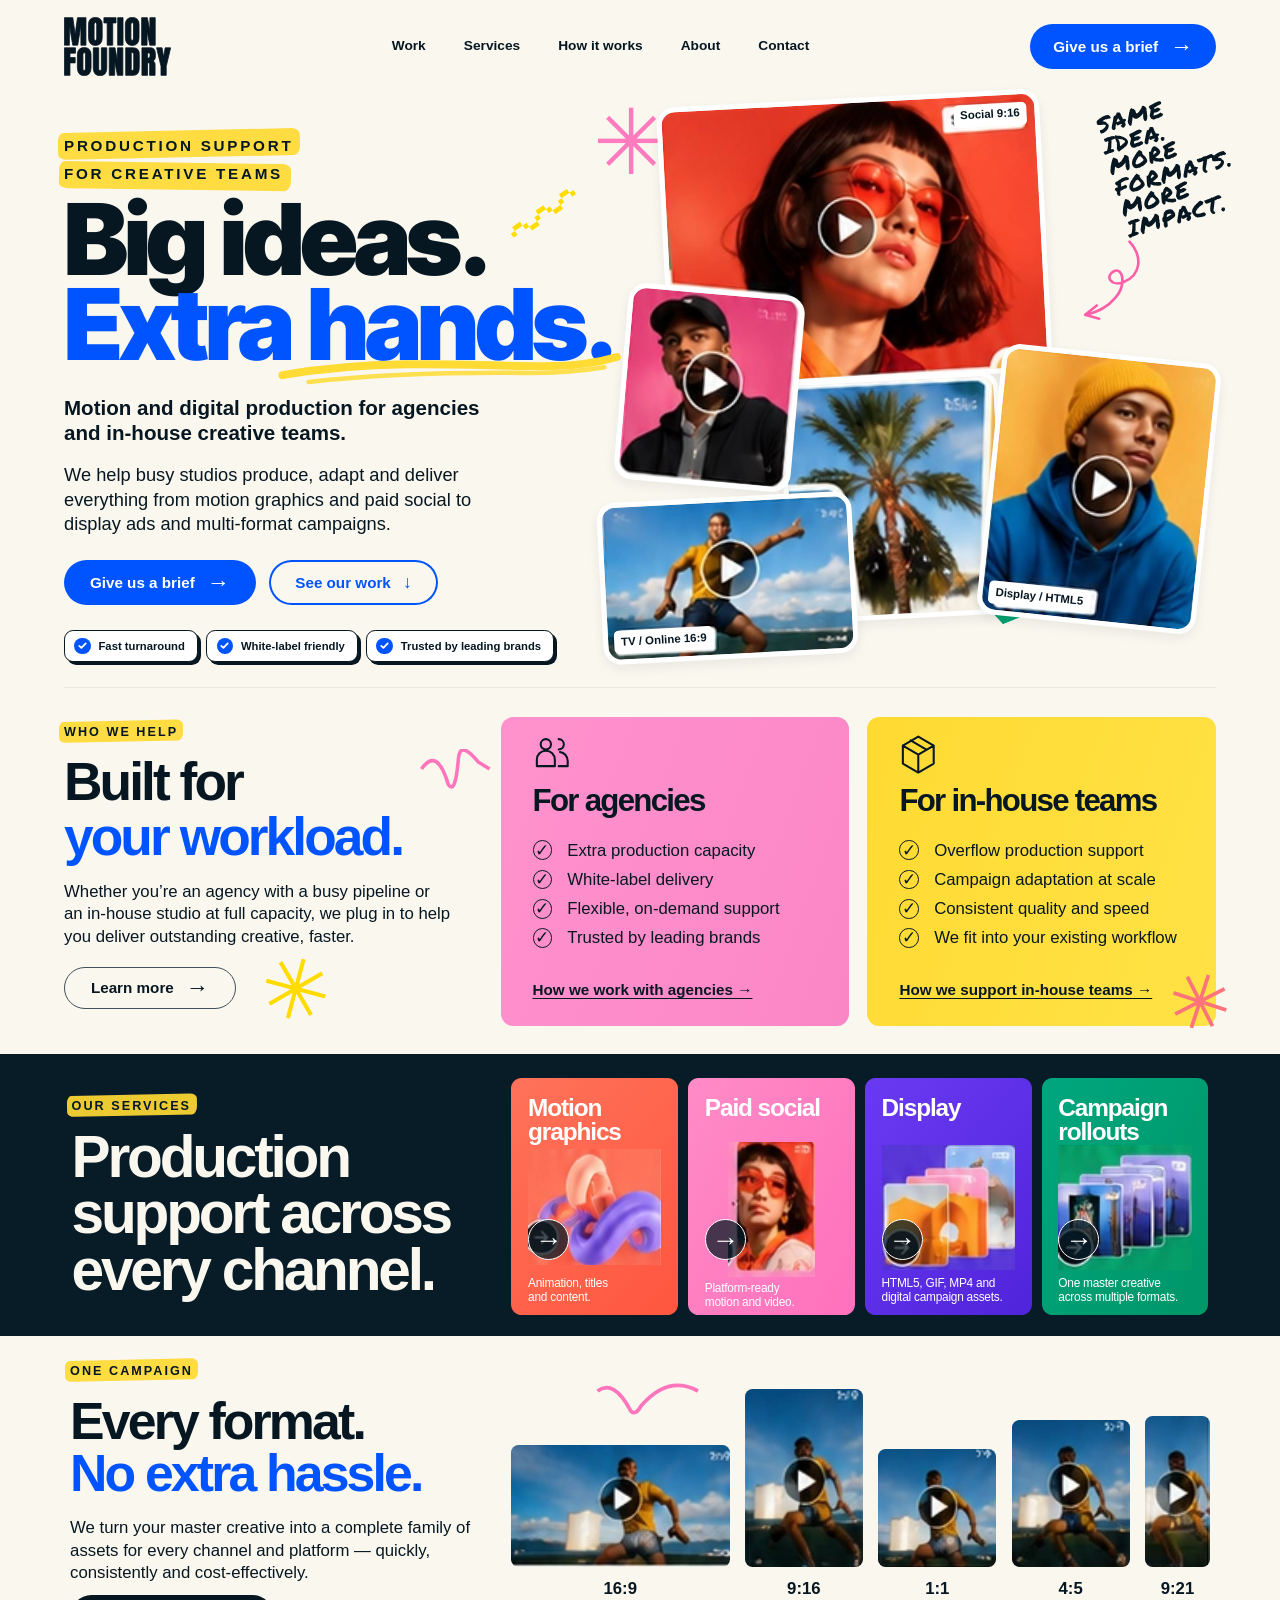
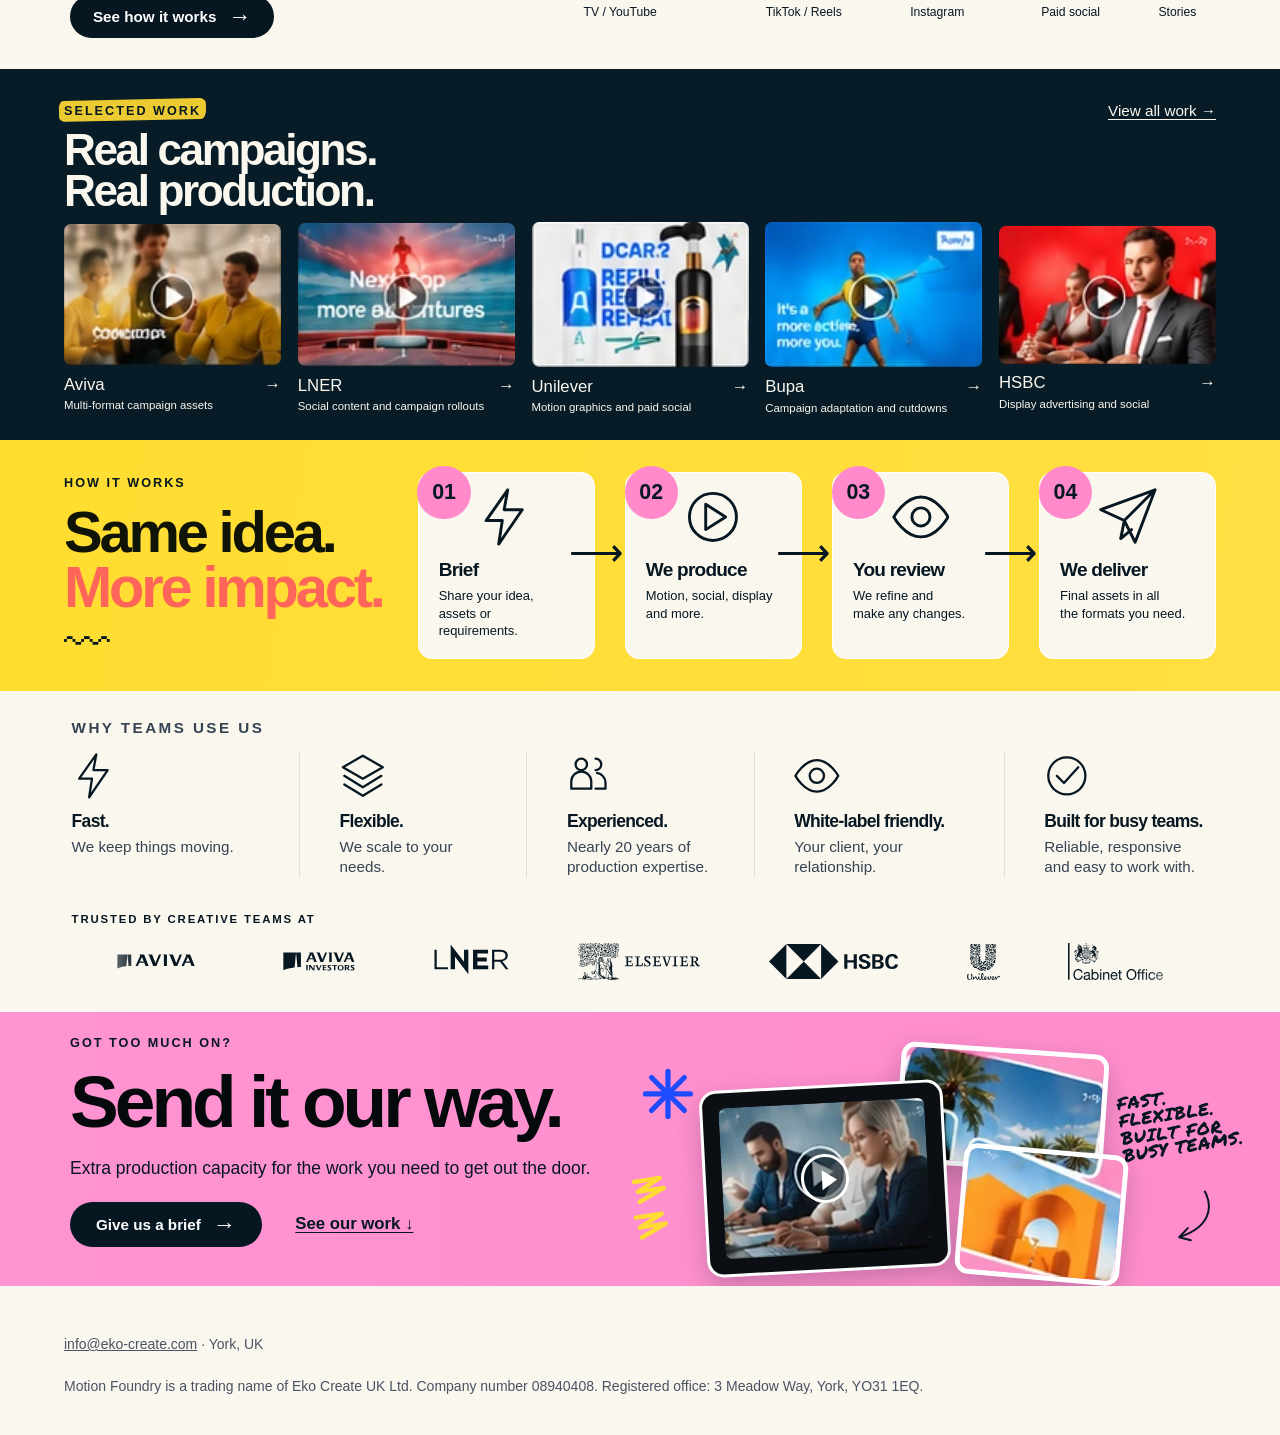
==== commit 7edfa641: "'Selected work' eyebrow: brand-yellow highlighter Co-Authored-By: Claude Opus 5.5 <noreply@anthropic" ====
--- a/index.html
+++ b/index.html
@@ -6,7 +6,7 @@
 <section class="audience wrap" id="who"><div class="audience-intro"><p class="eyebrow"><span class="hl-pen">Who we help</span></p><h2>Built for<br><span>your workload.</span></h2><p>Whether you’re an agency with a busy pipeline or an in-house studio at full capacity, we plug in to help you deliver outstanding creative, faster.</p><a href="#how" class="button outline">Learn more <span>→</span></a><span class="scribble yellow" aria-hidden="true">✳</span></div><article class="audience-card pink"><span class="line-icon"><svg viewBox="0 0 32 32" fill="none" stroke="currentColor" stroke-width="1.6" stroke-linecap="round" stroke-linejoin="round" aria-hidden="true"><circle cx="10" cy="8" r="4"/><path d="M3 25v-5a7 7 0 0 1 14 0v5H3Z M20 4a4 4 0 0 1 0 8 M21 14a7 7 0 0 1 6 7v4h-7"/></svg></span><h3>For agencies</h3><ul><li>Extra production capacity</li><li>White-label delivery</li><li>Flexible, on-demand support</li><li>Trusted by leading brands</li></ul><button class="underlined" data-brief data-team="Agency">How we work with agencies →</button></article><article class="audience-card yellow"><span class="line-icon"><svg viewBox="0 0 32 32" fill="none" stroke="currentColor" stroke-width="1.6" stroke-linecap="round" stroke-linejoin="round" aria-hidden="true"><path d="m15 2 12 7v14l-12 7-12-7V9Z M3 9l12 7 12-7 M15 16v14 M9 5l12 7"/></svg></span><h3>For in-house teams</h3><ul><li>Overflow production support</li><li>Campaign adaptation at scale</li><li>Consistent quality and speed</li><li>We fit into your existing workflow</li></ul><button class="underlined" data-brief data-team="In-house team">How we support in-house teams →</button></article></section>
 <section class="dark" id="services"><div class="wrap services"><div><p class="eyebrow"><span class="hl-pen hl-dark">Our services</span></p><h2>Production<br>support across<br>every channel.</h2></div><div class="service-grid"><button class="service-card service-motion" data-service="motion"><h3>Motion<br>graphics</h3><img src="./assets/motion-art.webp" alt="Temporary motion artwork"><span class="service-arrow" aria-hidden="true">→</span><p>Animation, titles<br>and content.</p></button><button class="service-card service-social" data-service="social"><h3>Paid social</h3><img src="./assets/social-art.webp" alt="Temporary social artwork"><span class="service-arrow" aria-hidden="true">→</span><p>Platform-ready<br>motion and video.</p></button><button class="service-card service-display" data-service="display"><h3>Display</h3><img src="./assets/display-art.webp" alt="Temporary display artwork"><span class="service-arrow" aria-hidden="true">→</span><p>HTML5, GIF, MP4 and<br>digital campaign assets.</p></button><button class="service-card service-rollouts" data-service="rollouts"><h3>Campaign<br>rollouts</h3><img src="./assets/rollouts-art.webp" alt="Temporary rollouts artwork"><span class="service-arrow" aria-hidden="true">→</span><p>One master creative<br>across multiple formats.</p></button></div></div></section>
 <section class="wrap formats"><div><p class="eyebrow"><span class="hl-pen">One campaign</span></p><h2>Every format.<br><span>No extra hassle.</span></h2><p>We turn your master creative into a complete family of assets for every channel and platform — quickly, consistently and cost-effectively.</p><a href="#how" class="button navy">See how it works <span>→</span></a></div><div class="format-art real-formats"><button class="format-tile format-wide" data-preview="format-wide"><span class="format-image"><img src="./assets/format-wide.webp" alt="Runner campaign in 16:9 format"></span><strong>16:9</strong><small>TV / YouTube</small></button><button class="format-tile format-vertical" data-preview="format-vertical"><span class="format-image"><img src="./assets/format-vertical.webp" alt="Runner campaign in 9:16 format"></span><strong>9:16</strong><small>TikTok / Reels</small></button><button class="format-tile format-square" data-preview="format-square"><span class="format-image"><img src="./assets/format-square.webp" alt="Runner campaign in 1:1 format"></span><strong>1:1</strong><small>Instagram</small></button><button class="format-tile format-portrait" data-preview="format-portrait"><span class="format-image"><img src="./assets/format-portrait.webp" alt="Runner campaign in 4:5 format"></span><strong>4:5</strong><small>Paid social</small></button><button class="format-tile format-stories" data-preview="format-stories"><span class="format-image"><img src="./assets/format-stories.webp" alt="Runner campaign in 9:21 format"></span><strong>9:21</strong><small>Stories</small></button></div></section>
-<section class="dark" id="work"><div class="wrap work"><div class="section-head"><div><p class="eyebrow">Selected work</p><h2>Real campaigns.<br>Real production.</h2></div><button class="underlined light" data-work>View all work →</button></div><div class="work-grid">
+<section class="dark" id="work"><div class="wrap work"><div class="section-head"><div><p class="eyebrow"><span class="hl-pen hl-dark">Selected work</span></p><h2>Real campaigns.<br>Real production.</h2></div><button class="underlined light" data-work>View all work →</button></div><div class="work-grid">
 <button class="work-card" data-preview="aviva"><img src="./assets/aviva.webp" width="144" height="94" alt="Aviva illustrative campaign artwork"><strong>Aviva<span>→</span></strong><small>Multi-format campaign assets</small></button><button class="work-card" data-preview="lner"><img src="./assets/lner.webp" width="144" height="94" alt="LNER illustrative campaign artwork"><strong>LNER<span>→</span></strong><small>Social content and campaign rollouts</small></button><button class="work-card" data-preview="unilever"><img src="./assets/unilever.webp" width="144" height="94" alt="Unilever illustrative campaign artwork"><strong>Unilever<span>→</span></strong><small>Motion graphics and paid social</small></button><button class="work-card" data-preview="bupa"><img src="./assets/bupa.webp" width="144" height="94" alt="Bupa illustrative campaign artwork"><strong>Bupa<span>→</span></strong><small>Campaign adaptation and cutdowns</small></button><button class="work-card" data-preview="hsbc"><img src="./assets/hsbc.webp" width="144" height="94" alt="HSBC illustrative campaign artwork"><strong>HSBC<span>→</span></strong><small>Display advertising and social</small></button></div></div></section>
 <section class="workflow" id="how"><div class="wrap how"><div><p class="eyebrow">How it works</p><h2>Same idea.<br><em>More impact.</em></h2><span class="little-doodle" aria-hidden="true">〰</span></div><ol class="steps"><li><b>01</b><span class="step-icon"><svg viewBox="0 0 32 32" fill="none" stroke="currentColor" stroke-width="1.6" stroke-linecap="round" stroke-linejoin="round" aria-hidden="true"><path d="m17 1-12 17h9l-2 13 13-19h-10Z"/></svg></span><h3>Brief</h3><p>Share your idea,<br>assets or requirements.</p></li><li><b>02</b><span class="step-icon"><svg viewBox="0 0 32 32" fill="none" stroke="currentColor" stroke-width="1.6" stroke-linecap="round" stroke-linejoin="round" aria-hidden="true"><circle cx="16" cy="16" r="13"/><path d="m12 9 11 7-11 7Z"/></svg></span><h3>We produce</h3><p>Motion, social, display<br>and more.</p></li><li><b>03</b><span class="step-icon"><svg viewBox="0 0 32 32" fill="none" stroke="currentColor" stroke-width="1.6" stroke-linecap="round" stroke-linejoin="round" aria-hidden="true"><path d="M1 16S7 5 16 5s15 11 15 11-6 11-15 11S1 16 1 16Z"/><circle cx="16" cy="16" r="5"/></svg></span><h3>You review</h3><p>We refine and<br>make any changes.</p></li><li><b>04</b><span class="step-icon"><svg viewBox="0 0 32 32" fill="none" stroke="currentColor" stroke-width="1.6" stroke-linecap="round" stroke-linejoin="round" aria-hidden="true"><path d="M1 12 31 1 20 30l-6-12Z M14 18 31 1 M14 18l-2 10 6-5"/></svg></span><h3>We deliver</h3><p>Final assets in all<br>the formats you need.</p></li></ol></div></section>
 <section class="wrap proof" id="about"><p class="eyebrow">Why teams use us</p><ul><li><span class="proof-icon"><svg viewBox="0 0 32 32" fill="none" stroke="currentColor" stroke-width="1.6" stroke-linecap="round" stroke-linejoin="round" aria-hidden="true"><path d="m17 1-12 17h9l-2 13 13-19h-10Z"/></svg></span><h3>Fast.</h3><p>We keep things moving.</p></li><li><span class="proof-icon"><svg viewBox="0 0 32 32" fill="none" stroke="currentColor" stroke-width="1.6" stroke-linecap="round" stroke-linejoin="round" aria-hidden="true"><path d="m16 2 14 8-14 8-14-8Z M3 16l13 8 13-8 M3 22l13 8 13-8"/></svg></span><h3>Flexible.</h3><p>We scale to your needs.</p></li><li><span class="proof-icon"><svg viewBox="0 0 32 32" fill="none" stroke="currentColor" stroke-width="1.6" stroke-linecap="round" stroke-linejoin="round" aria-hidden="true"><circle cx="10" cy="8" r="4"/><path d="M3 25v-5a7 7 0 0 1 14 0v5H3Z M20 4a4 4 0 0 1 0 8 M21 14a7 7 0 0 1 6 7v4h-7"/></svg></span><h3>Experienced.</h3><p>Nearly 20 years of<br>production expertise.</p></li><li><span class="proof-icon"><svg viewBox="0 0 32 32" fill="none" stroke="currentColor" stroke-width="1.6" stroke-linecap="round" stroke-linejoin="round" aria-hidden="true"><path d="M1 16S7 5 16 5s15 11 15 11-6 11-15 11S1 16 1 16Z"/><circle cx="16" cy="16" r="5"/></svg></span><h3>White-label friendly.</h3><p>Your client, your relationship.</p></li><li><span class="proof-icon"><svg viewBox="0 0 32 32" fill="none" stroke="currentColor" stroke-width="1.6" stroke-linecap="round" stroke-linejoin="round" aria-hidden="true"><circle cx="16" cy="16" r="13"/><path d="m9 16 5 5 10-11"/></svg></span><h3>Built for busy teams.</h3><p>Reliable, responsive<br>and easy to work with.</p></li></ul></section>
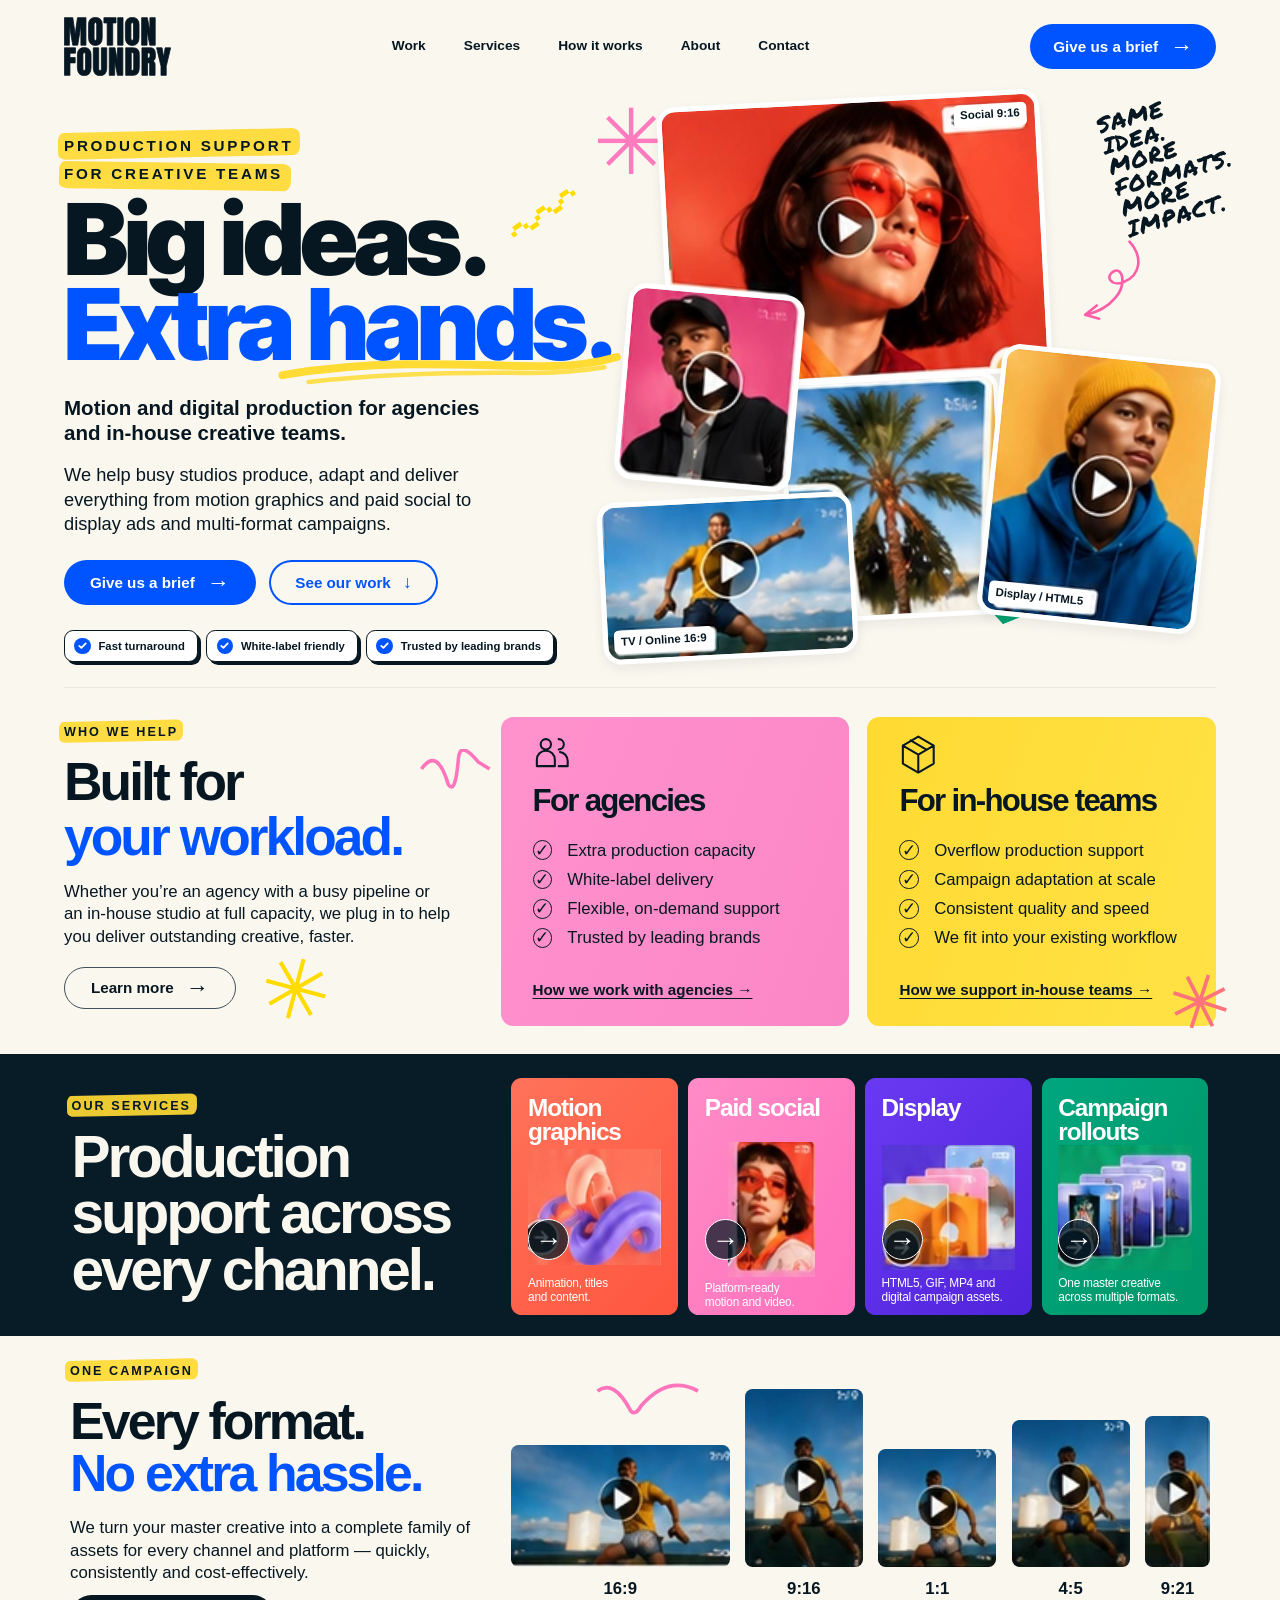
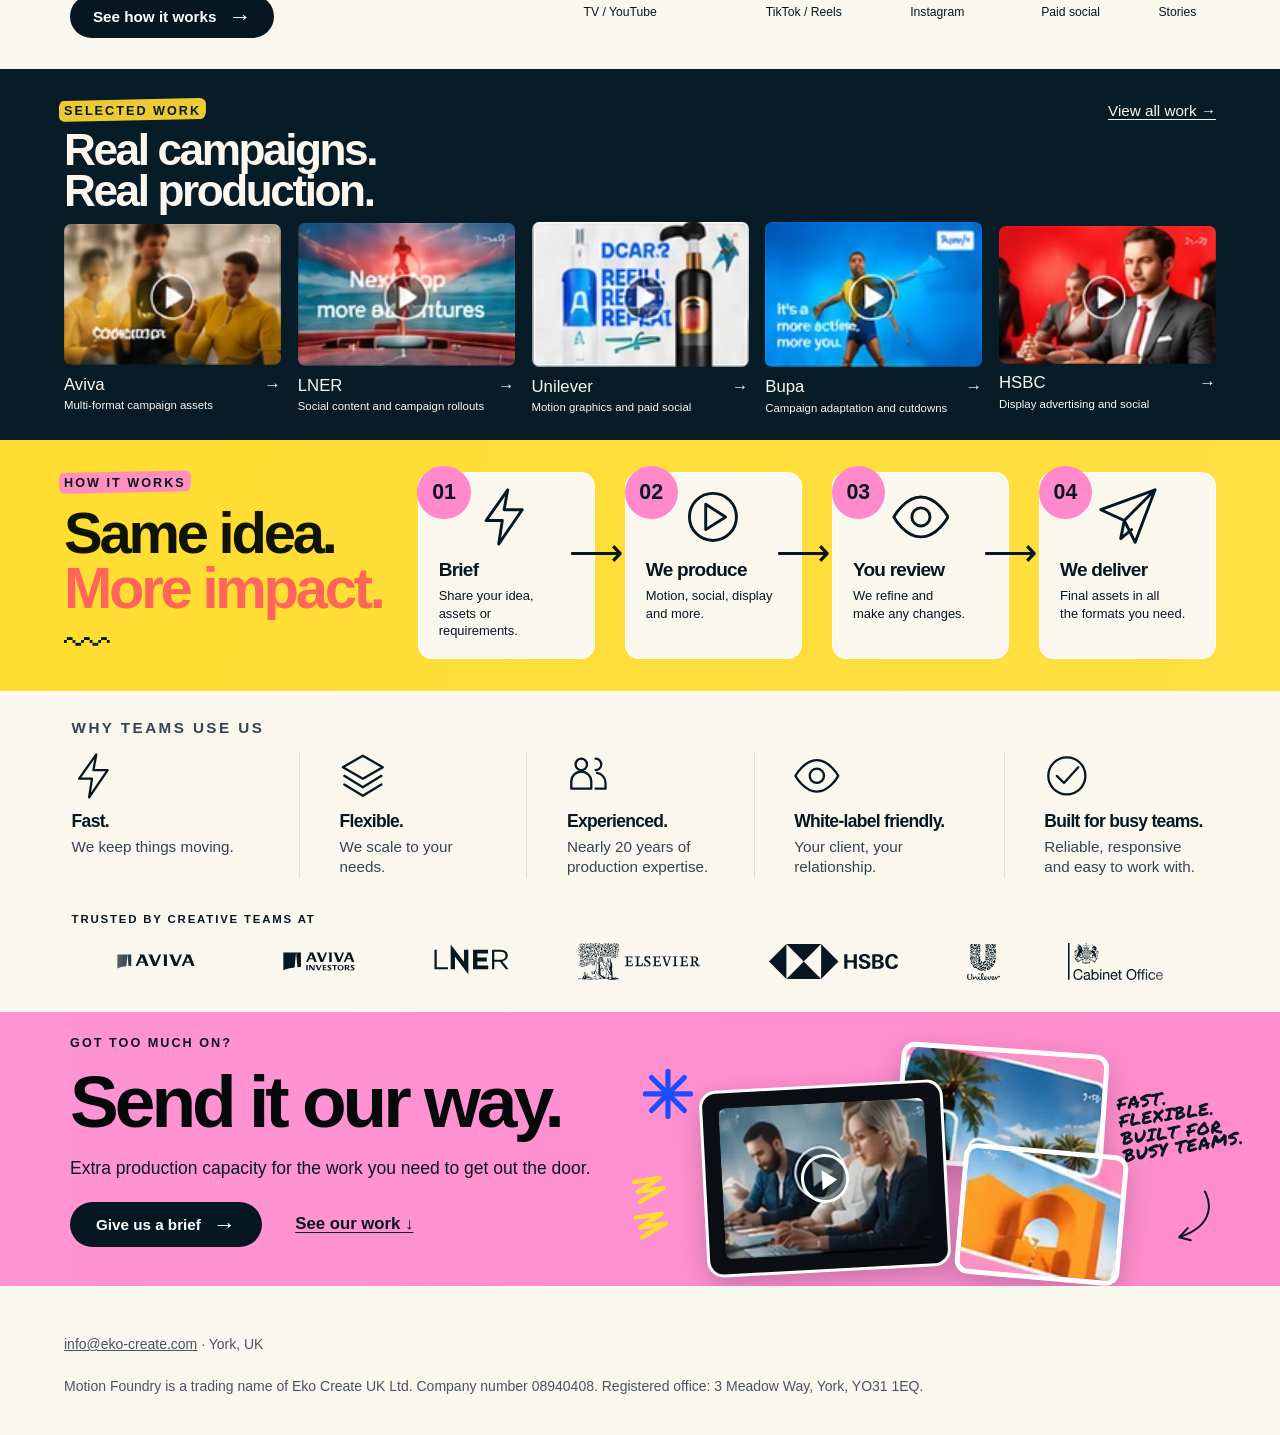
==== commit 9af137c6: "'How it works' eyebrow: highlighter in brand pink (sits on the yellow band) Co-Authored-By: Claude O" ====
--- a/index.html
+++ b/index.html
@@ -8,7 +8,7 @@
 <section class="wrap formats"><div><p class="eyebrow"><span class="hl-pen">One campaign</span></p><h2>Every format.<br><span>No extra hassle.</span></h2><p>We turn your master creative into a complete family of assets for every channel and platform — quickly, consistently and cost-effectively.</p><a href="#how" class="button navy">See how it works <span>→</span></a></div><div class="format-art real-formats"><button class="format-tile format-wide" data-preview="format-wide"><span class="format-image"><img src="./assets/format-wide.webp" alt="Runner campaign in 16:9 format"></span><strong>16:9</strong><small>TV / YouTube</small></button><button class="format-tile format-vertical" data-preview="format-vertical"><span class="format-image"><img src="./assets/format-vertical.webp" alt="Runner campaign in 9:16 format"></span><strong>9:16</strong><small>TikTok / Reels</small></button><button class="format-tile format-square" data-preview="format-square"><span class="format-image"><img src="./assets/format-square.webp" alt="Runner campaign in 1:1 format"></span><strong>1:1</strong><small>Instagram</small></button><button class="format-tile format-portrait" data-preview="format-portrait"><span class="format-image"><img src="./assets/format-portrait.webp" alt="Runner campaign in 4:5 format"></span><strong>4:5</strong><small>Paid social</small></button><button class="format-tile format-stories" data-preview="format-stories"><span class="format-image"><img src="./assets/format-stories.webp" alt="Runner campaign in 9:21 format"></span><strong>9:21</strong><small>Stories</small></button></div></section>
 <section class="dark" id="work"><div class="wrap work"><div class="section-head"><div><p class="eyebrow"><span class="hl-pen hl-dark">Selected work</span></p><h2>Real campaigns.<br>Real production.</h2></div><button class="underlined light" data-work>View all work →</button></div><div class="work-grid">
 <button class="work-card" data-preview="aviva"><img src="./assets/aviva.webp" width="144" height="94" alt="Aviva illustrative campaign artwork"><strong>Aviva<span>→</span></strong><small>Multi-format campaign assets</small></button><button class="work-card" data-preview="lner"><img src="./assets/lner.webp" width="144" height="94" alt="LNER illustrative campaign artwork"><strong>LNER<span>→</span></strong><small>Social content and campaign rollouts</small></button><button class="work-card" data-preview="unilever"><img src="./assets/unilever.webp" width="144" height="94" alt="Unilever illustrative campaign artwork"><strong>Unilever<span>→</span></strong><small>Motion graphics and paid social</small></button><button class="work-card" data-preview="bupa"><img src="./assets/bupa.webp" width="144" height="94" alt="Bupa illustrative campaign artwork"><strong>Bupa<span>→</span></strong><small>Campaign adaptation and cutdowns</small></button><button class="work-card" data-preview="hsbc"><img src="./assets/hsbc.webp" width="144" height="94" alt="HSBC illustrative campaign artwork"><strong>HSBC<span>→</span></strong><small>Display advertising and social</small></button></div></div></section>
-<section class="workflow" id="how"><div class="wrap how"><div><p class="eyebrow">How it works</p><h2>Same idea.<br><em>More impact.</em></h2><span class="little-doodle" aria-hidden="true">〰</span></div><ol class="steps"><li><b>01</b><span class="step-icon"><svg viewBox="0 0 32 32" fill="none" stroke="currentColor" stroke-width="1.6" stroke-linecap="round" stroke-linejoin="round" aria-hidden="true"><path d="m17 1-12 17h9l-2 13 13-19h-10Z"/></svg></span><h3>Brief</h3><p>Share your idea,<br>assets or requirements.</p></li><li><b>02</b><span class="step-icon"><svg viewBox="0 0 32 32" fill="none" stroke="currentColor" stroke-width="1.6" stroke-linecap="round" stroke-linejoin="round" aria-hidden="true"><circle cx="16" cy="16" r="13"/><path d="m12 9 11 7-11 7Z"/></svg></span><h3>We produce</h3><p>Motion, social, display<br>and more.</p></li><li><b>03</b><span class="step-icon"><svg viewBox="0 0 32 32" fill="none" stroke="currentColor" stroke-width="1.6" stroke-linecap="round" stroke-linejoin="round" aria-hidden="true"><path d="M1 16S7 5 16 5s15 11 15 11-6 11-15 11S1 16 1 16Z"/><circle cx="16" cy="16" r="5"/></svg></span><h3>You review</h3><p>We refine and<br>make any changes.</p></li><li><b>04</b><span class="step-icon"><svg viewBox="0 0 32 32" fill="none" stroke="currentColor" stroke-width="1.6" stroke-linecap="round" stroke-linejoin="round" aria-hidden="true"><path d="M1 12 31 1 20 30l-6-12Z M14 18 31 1 M14 18l-2 10 6-5"/></svg></span><h3>We deliver</h3><p>Final assets in all<br>the formats you need.</p></li></ol></div></section>
+<section class="workflow" id="how"><div class="wrap how"><div><p class="eyebrow"><span class="hl-pen hl-pink">How it works</span></p><h2>Same idea.<br><em>More impact.</em></h2><span class="little-doodle" aria-hidden="true">〰</span></div><ol class="steps"><li><b>01</b><span class="step-icon"><svg viewBox="0 0 32 32" fill="none" stroke="currentColor" stroke-width="1.6" stroke-linecap="round" stroke-linejoin="round" aria-hidden="true"><path d="m17 1-12 17h9l-2 13 13-19h-10Z"/></svg></span><h3>Brief</h3><p>Share your idea,<br>assets or requirements.</p></li><li><b>02</b><span class="step-icon"><svg viewBox="0 0 32 32" fill="none" stroke="currentColor" stroke-width="1.6" stroke-linecap="round" stroke-linejoin="round" aria-hidden="true"><circle cx="16" cy="16" r="13"/><path d="m12 9 11 7-11 7Z"/></svg></span><h3>We produce</h3><p>Motion, social, display<br>and more.</p></li><li><b>03</b><span class="step-icon"><svg viewBox="0 0 32 32" fill="none" stroke="currentColor" stroke-width="1.6" stroke-linecap="round" stroke-linejoin="round" aria-hidden="true"><path d="M1 16S7 5 16 5s15 11 15 11-6 11-15 11S1 16 1 16Z"/><circle cx="16" cy="16" r="5"/></svg></span><h3>You review</h3><p>We refine and<br>make any changes.</p></li><li><b>04</b><span class="step-icon"><svg viewBox="0 0 32 32" fill="none" stroke="currentColor" stroke-width="1.6" stroke-linecap="round" stroke-linejoin="round" aria-hidden="true"><path d="M1 12 31 1 20 30l-6-12Z M14 18 31 1 M14 18l-2 10 6-5"/></svg></span><h3>We deliver</h3><p>Final assets in all<br>the formats you need.</p></li></ol></div></section>
 <section class="wrap proof" id="about"><p class="eyebrow">Why teams use us</p><ul><li><span class="proof-icon"><svg viewBox="0 0 32 32" fill="none" stroke="currentColor" stroke-width="1.6" stroke-linecap="round" stroke-linejoin="round" aria-hidden="true"><path d="m17 1-12 17h9l-2 13 13-19h-10Z"/></svg></span><h3>Fast.</h3><p>We keep things moving.</p></li><li><span class="proof-icon"><svg viewBox="0 0 32 32" fill="none" stroke="currentColor" stroke-width="1.6" stroke-linecap="round" stroke-linejoin="round" aria-hidden="true"><path d="m16 2 14 8-14 8-14-8Z M3 16l13 8 13-8 M3 22l13 8 13-8"/></svg></span><h3>Flexible.</h3><p>We scale to your needs.</p></li><li><span class="proof-icon"><svg viewBox="0 0 32 32" fill="none" stroke="currentColor" stroke-width="1.6" stroke-linecap="round" stroke-linejoin="round" aria-hidden="true"><circle cx="10" cy="8" r="4"/><path d="M3 25v-5a7 7 0 0 1 14 0v5H3Z M20 4a4 4 0 0 1 0 8 M21 14a7 7 0 0 1 6 7v4h-7"/></svg></span><h3>Experienced.</h3><p>Nearly 20 years of<br>production expertise.</p></li><li><span class="proof-icon"><svg viewBox="0 0 32 32" fill="none" stroke="currentColor" stroke-width="1.6" stroke-linecap="round" stroke-linejoin="round" aria-hidden="true"><path d="M1 16S7 5 16 5s15 11 15 11-6 11-15 11S1 16 1 16Z"/><circle cx="16" cy="16" r="5"/></svg></span><h3>White-label friendly.</h3><p>Your client, your relationship.</p></li><li><span class="proof-icon"><svg viewBox="0 0 32 32" fill="none" stroke="currentColor" stroke-width="1.6" stroke-linecap="round" stroke-linejoin="round" aria-hidden="true"><circle cx="16" cy="16" r="13"/><path d="m9 16 5 5 10-11"/></svg></span><h3>Built for busy teams.</h3><p>Reliable, responsive<br>and easy to work with.</p></li></ul></section>
 <section class="wrap clients"><p class="eyebrow">Trusted by creative teams at</p><div class="logo-marquee"><div class="logo-track"><ul class="client-logos"><li><img src="./assets/logos/aviva.svg" alt="Aviva" loading="lazy" decoding="async"></li><li><img src="./assets/logos/aviva-investors.svg" alt="Aviva Investors" loading="lazy" decoding="async"></li><li><img src="./assets/logos/lner.svg" alt="LNER" loading="lazy" decoding="async"></li><li><img src="./assets/logos/elsevier.svg" alt="Elsevier" loading="lazy" decoding="async"></li><li><img src="./assets/logos/hsbc.svg" alt="HSBC" loading="lazy" decoding="async"></li><li><img src="./assets/logos/unilever.svg" alt="Unilever" loading="lazy" decoding="async"></li><li><img src="./assets/logos/cabinet-office.svg" alt="Cabinet Office" loading="lazy" decoding="async"></li><li><img src="./assets/logos/aberdeen.svg" alt="Aberdeen" loading="lazy" decoding="async"></li><li><img src="./assets/logos/your-move.svg" alt="Your Move" loading="lazy" decoding="async"></li><li><img src="./assets/logos/heineken.svg" alt="Heineken" loading="lazy" decoding="async"></li><li><img src="./assets/logos/bupa.svg" alt="Bupa" loading="lazy" decoding="async"></li><li><img src="./assets/logos/british-gas.svg" alt="British Gas" loading="lazy" decoding="async"></li><li><img src="./assets/logos/jensten.svg" alt="Jensten" loading="lazy" decoding="async"></li></ul><ul class="client-logos" aria-hidden="true"><li><img src="./assets/logos/aviva.svg" alt="" loading="lazy" decoding="async"></li><li><img src="./assets/logos/aviva-investors.svg" alt="" loading="lazy" decoding="async"></li><li><img src="./assets/logos/lner.svg" alt="" loading="lazy" decoding="async"></li><li><img src="./assets/logos/elsevier.svg" alt="" loading="lazy" decoding="async"></li><li><img src="./assets/logos/hsbc.svg" alt="" loading="lazy" decoding="async"></li><li><img src="./assets/logos/unilever.svg" alt="" loading="lazy" decoding="async"></li><li><img src="./assets/logos/cabinet-office.svg" alt="" loading="lazy" decoding="async"></li><li><img src="./assets/logos/aberdeen.svg" alt="" loading="lazy" decoding="async"></li><li><img src="./assets/logos/your-move.svg" alt="" loading="lazy" decoding="async"></li><li><img src="./assets/logos/heineken.svg" alt="" loading="lazy" decoding="async"></li><li><img src="./assets/logos/bupa.svg" alt="" loading="lazy" decoding="async"></li><li><img src="./assets/logos/british-gas.svg" alt="" loading="lazy" decoding="async"></li><li><img src="./assets/logos/jensten.svg" alt="" loading="lazy" decoding="async"></li></ul></div></div></section>
 <section class="closing" id="contact"><div class="wrap closing-inner"><div><p class="eyebrow">Got too much on?</p><h2>Send it our way.</h2><p>Extra production capacity for the work you need to get out the door.</p><div class="actions"><button class="button navy" data-brief>Give us a brief <span>→</span></button><a class="text-link" href="#work">See our work ↓</a></div></div><div class="closing-art cl-art"><svg class="cl-star" viewBox="0 0 60 60" aria-hidden="true" focusable="false"><g stroke="#1f4bff" stroke-width="6" stroke-linecap="round"><path d="M30 4V56"/><path d="M4 30H56"/><path d="M11 11L49 49"/><path d="M49 11L11 49"/></g></svg><svg class="cl-zig" viewBox="0 0 40 70" aria-hidden="true" focusable="false"><g fill="none" stroke="#ffdb34" stroke-width="4.5" stroke-linecap="round" stroke-linejoin="round"><path d="M4 8L30 4L8 18L34 14L10 28"/><path d="M6 44L32 40L10 54L36 50L12 64"/></g></svg><figure class="cl-frame cl-tablet"><img src="./assets/closing-team.webp" alt="A creative team reviewing work on screen" loading="lazy" decoding="async"><span class="cl-play" aria-hidden="true"></span></figure><figure class="cl-frame cl-palms"><img src="./assets/closing-palms.webp" alt="Palm tree campaign imagery" loading="lazy" decoding="async"></figure><figure class="cl-frame cl-arch"><img src="./assets/closing-arch.webp" alt="Bright orange arch display artwork" loading="lazy" decoding="async"></figure><p class="cl-note"><span class="visually-hidden">Fast. Flexible. Built for busy teams.</span><svg class="note-svg" xmlns="http://www.w3.org/2000/svg" viewBox="-6 -6 735 420" fill="currentColor" aria-hidden="true" focusable="false"><path transform="translate(0 90) rotate(-2)" d="M4 -20Q1 -21 0 -25Q-2 -28 -2 -30Q-2 -33 -1 -34Q0 -35 1 -36Q3 -37 4 -37Q5 -38 7 -38L8 -38Q9 -37 9 -37Q10 -36 10 -36Q11 -36 11 -37Q12 -38 12 -39Q12 -40 13 -41Q13 -42 14 -43Q14 -44 14 -45Q14 -45 14 -46Q14 -46 13 -46Q13 -46 12 -46Q12 -46 12 -47Q12 -47 11 -47Q10 -48 9 -48Q9 -49 8 -50Q8 -51 8 -51Q7 -52 7 -52L5 -53L6 -54Q6 -55 6 -55Q6 -55 6 -56Q6 -57 6 -58L6 -59Q7 -60 7 -60L8 -61Q10 -62 13 -63Q15 -63 17 -64Q19 -65 22 -66Q24 -67 26 -67Q27 -68 28 -68Q29 -68 30 -68Q31 -68 31 -68Q32 -68 32 -69Q34 -69 35 -70Q38 -71 43 -72Q48 -73 54 -73L56 -73Q56 -73 57 -73Q58 -73 58 -73Q63 -73 65 -70Q66 -70 67 -69Q67 -68 68 -68Q69 -67 69 -67Q69 -66 70 -66L70 -65Q71 -63 71 -61Q70 -60 70 -59Q69 -59 68 -59L67 -58Q66 -58 65 -58Q64 -58 64 -58Q61 -58 57 -58Q53 -58 49 -57Q45 -57 41 -56Q37 -55 34 -54Q34 -53 32 -53Q32 -52 32 -52Q32 -51 32 -51Q31 -50 31 -49Q31 -49 31 -48Q31 -48 31 -47Q29 -45 29 -41L29 -40Q28 -40 28 -39Q28 -38 28 -38L28 -36Q30 -37 32 -37Q34 -37 36 -37Q39 -38 42 -38Q44 -39 47 -39H51L50 -38L51 -38L51 -36Q52 -36 52 -36Q52 -35 53 -35L53 -34Q54 -34 54 -33Q54 -33 55 -32L54 -31L50 -25L49 -24L48 -24Q46 -24 45 -24Q44 -24 43 -23Q42 -23 41 -23Q39 -23 37 -23Q36 -22 34 -22Q32 -22 30 -21Q28 -21 26 -20Q25 -20 25 -20Q25 -20 25 -20Q24 -20 23 -20Q22 -20 21 -20Q20 -19 20 -19Q20 -18 20 -17Q19 -17 19 -16Q19 -15 18 -15L18 -13Q17 -13 17 -13Q17 -13 17 -13Q17 -12 17 -11Q17 -11 17 -10Q17 -10 16 -9Q16 -9 16 -9Q17 -7 17 -5Q16 -3 15 -1Q14 0 13 1Q11 1 10 1Q10 0 9 0Q8 0 8 0Q8 0 7 0L6 -1Q6 -2 5 -3Q5 -3 4 -4Q4 -4 3 -5Q3 -6 3 -7Q2 -10 2 -12Q3 -15 4 -17Q4 -18 4 -18Q4 -19 4 -20ZM59 -9 60 -10 60 -12Q63 -18 65 -24Q68 -29 71 -35Q72 -37 73 -39Q74 -41 74 -42Q74 -43 74 -43Q74 -44 75 -44Q76 -46 77 -48Q78 -49 78 -51Q79 -53 80 -55Q81 -57 83 -59L83 -60L85 -60Q85 -60 85 -60Q86 -60 87 -60L88 -60Q92 -61 94 -64Q96 -67 99 -71L100 -72L102 -71Q102 -71 103 -71Q104 -71 106 -70Q108 -70 110 -69Q112 -68 113 -67L113 -67Q113 -65 113 -65Q114 -64 114 -63Q114 -61 114 -59Q115 -57 115 -54Q115 -52 116 -50Q116 -48 117 -46Q117 -44 118 -41Q118 -38 119 -36Q120 -36 120 -36Q122 -36 123 -37L124 -37L125 -35Q125 -35 125 -35Q126 -35 126 -34Q128 -34 128 -34Q129 -33 129 -33Q130 -32 130 -32Q130 -32 130 -32L132 -31L131 -29Q130 -27 128 -25Q126 -23 123 -22Q123 -21 123 -21Q123 -20 124 -19Q124 -17 124 -15Q124 -13 124 -11Q123 -8 122 -6Q121 -4 119 -3Q117 -1 115 0Q112 1 110 1Q109 1 108 0Q107 0 107 -1Q106 -1 106 -1L104 -2L105 -3Q105 -4 105 -5Q104 -5 103 -6Q103 -7 103 -7Q102 -7 102 -8L100 -10L103 -11Q106 -12 107 -13Q108 -14 108 -17Q105 -18 104 -17Q102 -17 101 -17Q98 -16 96 -16Q94 -15 92 -15Q90 -15 88 -15L87 -16L87 -17Q87 -17 86 -17Q86 -17 86 -17Q86 -18 85 -19Q84 -20 85 -21Q84 -23 84 -24Q83 -23 83 -22Q83 -21 83 -21L82 -20L81 -19Q81 -19 81 -19Q81 -18 81 -18L81 -17L80 -16Q80 -16 80 -16Q79 -16 79 -15Q79 -14 79 -13Q78 -12 78 -11Q77 -10 77 -8Q76 -7 76 -5L76 -4Q76 -3 75 -3Q74 -3 73 -2Q72 -2 72 -1L72 0L70 0Q69 0 69 0Q68 0 67 0L66 0Q65 -1 64 -1Q63 -2 62 -3L62 -3Q61 -4 61 -5Q61 -5 61 -6Q61 -7 60 -8ZM90 -35Q89 -33 87 -31Q88 -31 89 -31Q89 -31 90 -31Q94 -31 96 -31Q99 -32 103 -32Q102 -36 101 -40Q100 -43 99 -47L99 -46Q96 -44 94 -41Q92 -38 90 -35ZM137 -44Q137 -46 137 -46Q137 -47 137 -48Q137 -50 137 -51Q138 -52 137 -53Q138 -56 140 -58Q142 -59 144 -61Q146 -62 149 -63Q151 -63 153 -64Q153 -64 153 -64Q152 -64 152 -65Q158 -66 163 -68Q168 -70 174 -71Q179 -73 185 -73Q191 -73 198 -71Q198 -70 199 -69Q199 -68 200 -67Q201 -66 201 -65Q202 -64 202 -63Q203 -62 204 -61Q205 -59 204 -57Q203 -57 202 -56Q201 -55 200 -54Q195 -55 191 -55Q186 -55 183 -54Q182 -56 180 -56Q179 -56 177 -55Q176 -55 174 -54Q172 -54 171 -54Q170 -53 168 -53Q166 -52 165 -52Q164 -52 165 -51Q165 -51 165 -51Q166 -50 167 -49Q168 -49 169 -49Q170 -49 171 -48Q172 -47 173 -46Q174 -46 176 -45Q177 -45 178 -43Q179 -42 179 -41Q179 -40 179 -38Q180 -38 180 -38Q181 -38 181 -37Q182 -36 183 -34Q184 -33 185 -31Q185 -28 185 -25Q186 -23 185 -21Q183 -17 180 -13Q177 -10 173 -7Q169 -4 164 -3Q160 -1 156 1Q155 0 155 1Q154 1 155 0Q154 1 153 1Q151 1 150 1Q149 1 148 1Q146 1 145 1Q144 0 143 0Q143 -1 142 -2Q142 -2 142 -3Q142 -4 142 -4Q142 -4 142 -4Q142 -4 142 -4Q142 -5 142 -5Q142 -5 142 -5Q142 -5 141 -6Q141 -6 141 -6Q142 -7 142 -8Q141 -9 141 -11Q141 -12 142 -13Q142 -14 143 -15Q147 -15 151 -15Q154 -16 158 -17Q161 -19 164 -20Q166 -22 169 -23Q170 -24 170 -25Q171 -26 171 -26Q172 -27 173 -28Q173 -29 174 -30Q174 -30 174 -30Q174 -30 173 -31Q173 -31 173 -31Q173 -31 173 -31Q172 -32 172 -32Q172 -32 172 -32Q169 -33 166 -34Q164 -35 162 -36Q160 -35 159 -35Q158 -36 156 -36Q152 -36 149 -37Q145 -38 142 -39Q141 -40 141 -40Q141 -41 140 -40Q139 -41 138 -42Q138 -43 137 -44ZM200 -55Q199 -56 199 -56Q199 -57 199 -58Q198 -59 198 -60Q197 -62 197 -64Q198 -65 198 -65Q198 -66 198 -66L199 -68H200Q201 -67 202 -67Q203 -67 204 -67Q207 -67 211 -68Q215 -68 219 -68Q224 -69 229 -69Q229 -70 229 -71Q230 -71 230 -71L231 -72Q233 -72 234 -71Q235 -71 235 -70Q238 -70 241 -71Q243 -71 246 -71Q250 -72 254 -72Q258 -73 262 -73Q263 -73 265 -73Q266 -73 268 -73L269 -72Q269 -71 270 -70Q270 -70 271 -69Q273 -68 274 -66Q275 -65 275 -61L275 -60Q274 -60 274 -59L273 -58H272Q271 -58 270 -58Q270 -58 269 -58Q269 -57 268 -57Q268 -57 267 -57Q266 -57 265 -57Q265 -57 264 -57Q261 -57 258 -57Q254 -56 251 -56Q249 -55 246 -55Q244 -55 243 -55Q242 -52 241 -50Q240 -48 239 -46Q238 -44 237 -42Q237 -40 236 -38Q235 -36 234 -35Q233 -33 233 -31Q231 -29 231 -27Q230 -25 230 -24L229 -22Q229 -22 228 -21Q228 -21 228 -21Q228 -19 227 -18Q227 -18 227 -17Q226 -17 227 -16Q226 -15 226 -15Q226 -14 226 -13Q226 -13 226 -12Q225 -12 225 -11Q225 -10 225 -10Q226 -10 226 -9Q226 -9 227 -8Q227 -8 227 -8Q227 -8 228 -8Q228 -7 229 -7L230 -6Q231 -2 229 0Q227 2 223 2L222 2Q221 1 221 1Q220 1 219 0Q219 0 218 0Q218 -1 218 -1Q218 -1 217 -1Q216 -1 216 -2L215 -2Q215 -3 215 -4Q214 -5 214 -6Q213 -7 213 -9Q213 -10 212 -11Q212 -11 212 -12Q211 -19 213 -24Q214 -28 216 -33Q217 -35 218 -37Q219 -40 220 -42L221 -43Q221 -44 221 -44Q221 -45 222 -47Q222 -48 223 -49Q223 -50 224 -51Q224 -51 224 -52Q224 -52 223 -52Q222 -52 222 -52Q221 -52 219 -52Q219 -52 218 -52Q217 -51 217 -51Q216 -51 215 -51H214H213Q212 -51 211 -51Q210 -51 209 -51Q209 -51 208 -51H207H206Q205 -51 204 -51Q203 -51 202 -52L202 -53Q201 -54 201 -54L200 -54ZM276 -12Q277 -11 277 -10Q277 -9 277 -9Q277 -8 276 -7Q276 -6 276 -5Q275 -4 275 -4Q275 -4 275 -4Q275 -4 275 -4Q275 -3 275 -3L275 -2Q274 -1 274 0Q273 0 272 0Q272 0 272 1Q271 1 271 1L271 2L270 2Q268 3 267 3H266Q264 2 264 1Q263 0 262 0Q261 -1 261 -2Q261 -3 261 -3Q261 -5 260 -5L259 -6L260 -7L259 -9Q260 -10 261 -10Q262 -11 262 -11Q262 -12 263 -12Q263 -13 264 -15L265 -16L266 -15Q267 -15 268 -15Q270 -14 270 -14Q272 -14 274 -13Q275 -13 276 -12Z"/><path transform="translate(4 190) rotate(-3)" d="M4 -20Q1 -21 0 -25Q-2 -28 -2 -30Q-2 -33 -1 -34Q0 -35 1 -36Q3 -37 4 -37Q5 -38 7 -38L8 -38Q9 -37 9 -37Q10 -36 10 -36Q11 -36 11 -37Q12 -38 12 -39Q12 -40 13 -41Q13 -42 14 -43Q14 -44 14 -45Q14 -45 14 -46Q14 -46 13 -46Q13 -46 12 -46Q12 -46 12 -47Q12 -47 11 -47Q10 -48 9 -48Q9 -49 8 -50Q8 -51 8 -51Q7 -52 7 -52L5 -53L6 -54Q6 -55 6 -55Q6 -55 6 -56Q6 -57 6 -58L6 -59Q7 -60 7 -60L8 -61Q10 -62 13 -63Q15 -63 17 -64Q19 -65 22 -66Q24 -67 26 -67Q27 -68 28 -68Q29 -68 30 -68Q31 -68 31 -68Q32 -68 32 -69Q34 -69 35 -70Q38 -71 43 -72Q48 -73 54 -73L56 -73Q56 -73 57 -73Q58 -73 58 -73Q63 -73 65 -70Q66 -70 67 -69Q67 -68 68 -68Q69 -67 69 -67Q69 -66 70 -66L70 -65Q71 -63 71 -61Q70 -60 70 -59Q69 -59 68 -59L67 -58Q66 -58 65 -58Q64 -58 64 -58Q61 -58 57 -58Q53 -58 49 -57Q45 -57 41 -56Q37 -55 34 -54Q34 -53 32 -53Q32 -52 32 -52Q32 -51 32 -51Q31 -50 31 -49Q31 -49 31 -48Q31 -48 31 -47Q29 -45 29 -41L29 -40Q28 -40 28 -39Q28 -38 28 -38L28 -36Q30 -37 32 -37Q34 -37 36 -37Q39 -38 42 -38Q44 -39 47 -39H51L50 -38L51 -38L51 -36Q52 -36 52 -36Q52 -35 53 -35L53 -34Q54 -34 54 -33Q54 -33 55 -32L54 -31L50 -25L49 -24L48 -24Q46 -24 45 -24Q44 -24 43 -23Q42 -23 41 -23Q39 -23 37 -23Q36 -22 34 -22Q32 -22 30 -21Q28 -21 26 -20Q25 -20 25 -20Q25 -20 25 -20Q24 -20 23 -20Q22 -20 21 -20Q20 -19 20 -19Q20 -18 20 -17Q19 -17 19 -16Q19 -15 18 -15L18 -13Q17 -13 17 -13Q17 -13 17 -13Q17 -12 17 -11Q17 -11 17 -10Q17 -10 16 -9Q16 -9 16 -9Q17 -7 17 -5Q16 -3 15 -1Q14 0 13 1Q11 1 10 1Q10 0 9 0Q8 0 8 0Q8 0 7 0L6 -1Q6 -2 5 -3Q5 -3 4 -4Q4 -4 3 -5Q3 -6 3 -7Q2 -10 2 -12Q3 -15 4 -17Q4 -18 4 -18Q4 -19 4 -20ZM67 -4Q67 -4 66 -5Q66 -5 66 -6Q65 -8 64 -10Q63 -12 63 -14Q62 -17 63 -19Q63 -21 63 -23Q64 -24 64 -25Q64 -27 65 -29Q65 -31 66 -32Q66 -33 66 -34Q67 -36 67 -37Q67 -37 68 -37Q68 -37 68 -38Q69 -41 70 -44Q71 -47 72 -50Q74 -56 76 -61Q78 -66 79 -72Q80 -72 81 -73Q81 -73 81 -73Q81 -73 82 -73Q84 -72 87 -71Q89 -70 91 -70L93 -69Q94 -67 95 -65Q96 -64 96 -61Q95 -60 95 -60Q94 -58 94 -56Q93 -55 92 -53Q91 -51 91 -50Q90 -48 90 -45Q89 -45 89 -44Q89 -44 88 -43Q88 -42 88 -42Q88 -41 87 -41Q87 -38 86 -36Q85 -34 84 -32Q83 -29 82 -25Q81 -22 80 -18Q82 -18 83 -18Q84 -18 85 -17Q89 -19 93 -20Q97 -20 101 -20Q104 -20 107 -20Q108 -20 109 -20Q109 -20 110 -20Q110 -20 110 -20Q110 -20 111 -20Q112 -18 114 -18Q115 -17 116 -17Q118 -16 119 -16Q120 -15 121 -14L122 -9Q123 -8 123 -8Q123 -7 122 -6L123 -5Q121 -5 120 -4Q120 -4 119 -3Q118 -3 117 -3Q115 -3 113 -2Q110 -4 106 -4Q105 -4 104 -3Q102 -3 101 -3Q99 -3 98 -3Q96 -3 95 -3Q94 -2 93 -2Q93 -2 92 -2Q89 -1 85 0Q81 1 77 1Q72 1 68 -2Q68 -3 67 -3Q67 -3 67 -4ZM134 -3Q133 -4 133 -5Q133 -6 132 -7Q131 -8 131 -10Q131 -12 130 -14Q130 -16 130 -18Q130 -20 130 -22Q130 -23 131 -24Q131 -24 131 -25Q132 -26 132 -27Q132 -27 132 -28Q133 -28 133 -29Q133 -29 134 -29Q135 -31 135 -33Q136 -35 137 -37Q138 -38 139 -40Q140 -42 141 -44Q139 -46 138 -48Q137 -50 137 -51Q137 -53 136 -55Q136 -57 136 -59Q137 -61 138 -62Q140 -63 142 -64Q144 -64 146 -65Q149 -65 151 -66Q156 -67 160 -68Q164 -69 167 -70Q171 -70 174 -71Q178 -71 183 -72Q183 -72 184 -72Q184 -72 184 -72Q184 -71 185 -71Q185 -71 185 -71Q185 -72 185 -72Q185 -72 186 -72Q186 -72 186 -72Q187 -71 187 -72Q187 -72 187 -72Q188 -70 190 -69Q192 -68 194 -67Q194 -66 194 -65Q194 -65 194 -65Q194 -64 194 -64Q194 -63 194 -63Q192 -60 190 -58Q188 -57 186 -56Q184 -55 181 -55Q179 -55 176 -54Q174 -54 171 -53Q168 -52 166 -51Q165 -51 164 -51Q164 -51 163 -51Q162 -50 162 -50Q161 -50 160 -50Q159 -50 158 -49Q157 -49 156 -49Q156 -48 156 -47Q156 -46 156 -45Q161 -44 166 -45Q170 -45 175 -45Q175 -45 175 -45Q175 -45 175 -44Q176 -43 177 -43Q177 -42 178 -41Q179 -40 180 -40Q181 -39 182 -39Q183 -38 183 -37Q183 -36 182 -35Q180 -33 179 -32Q177 -31 175 -30Q173 -29 170 -28Q168 -27 165 -27Q165 -27 164 -27Q164 -27 164 -28Q163 -27 161 -27Q159 -28 158 -27Q157 -28 155 -28Q153 -28 152 -28Q150 -26 149 -23Q147 -20 146 -17Q150 -16 153 -16Q155 -17 158 -17Q160 -17 162 -17Q165 -18 169 -18Q171 -19 174 -19Q177 -20 180 -21Q181 -20 182 -19Q182 -19 183 -18Q184 -17 184 -16Q185 -16 186 -16Q187 -15 187 -15Q187 -14 187 -13Q187 -13 187 -13Q188 -12 189 -12Q187 -8 184 -6Q182 -4 179 -3Q176 -2 173 -2Q169 -1 165 0Q164 0 163 0Q162 -1 162 -1Q159 0 155 0Q151 1 147 1Q144 1 140 0Q137 -1 134 -3ZM201 3Q197 0 195 -4Q193 -8 195 -12Q195 -15 196 -18Q197 -21 199 -23Q201 -26 203 -28Q206 -30 208 -32Q208 -33 209 -34Q210 -35 211 -36Q212 -37 213 -38Q214 -39 215 -40Q215 -41 214 -43Q213 -44 212 -45Q211 -47 210 -48Q208 -49 208 -51Q207 -51 207 -51Q206 -51 206 -51Q206 -53 205 -55Q204 -56 203 -58Q204 -59 204 -61Q204 -63 204 -65Q204 -66 204 -67Q204 -67 205 -68Q205 -69 205 -70Q205 -71 205 -71Q207 -71 208 -71Q209 -71 210 -70Q211 -70 212 -70Q213 -69 214 -70Q214 -69 214 -69Q214 -69 214 -69Q214 -68 215 -68Q215 -68 215 -68Q217 -67 219 -65Q221 -63 223 -61Q225 -59 227 -56Q229 -54 229 -53Q232 -54 235 -57Q239 -59 242 -62Q246 -64 249 -67Q253 -69 256 -70Q258 -70 259 -68Q260 -67 261 -65Q262 -64 263 -62Q263 -61 264 -60Q263 -58 262 -56Q261 -55 261 -53Q258 -52 255 -50Q252 -48 247 -45Q243 -42 237 -36Q238 -35 239 -33Q240 -32 241 -31Q241 -29 242 -28Q243 -28 243 -27Q244 -25 245 -24Q245 -23 246 -22Q247 -21 248 -21Q249 -19 249 -17Q250 -16 250 -14Q251 -13 251 -12Q252 -10 251 -9Q251 -6 249 -4Q248 -3 247 -1Q246 0 245 0Q244 0 243 1L236 -4Q235 -10 231 -15Q228 -20 225 -24Q220 -21 216 -16Q212 -12 208 -7Q208 -4 208 -3Q207 -1 206 0Q205 1 204 2Q203 3 201 3ZM263 1Q262 0 261 -1Q260 -2 260 -4Q259 -6 259 -7Q259 -9 258 -11Q258 -12 259 -13Q259 -13 260 -14Q262 -14 264 -14Q266 -14 268 -15Q270 -15 271 -15Q273 -16 275 -16Q277 -19 278 -21Q279 -24 280 -27Q281 -29 282 -31Q283 -33 284 -35Q285 -37 285 -39Q286 -41 286 -43Q287 -46 288 -49Q289 -52 290 -56Q286 -56 284 -55Q282 -55 281 -54Q279 -54 277 -55Q276 -56 276 -57Q275 -58 274 -59Q274 -60 273 -61Q274 -62 274 -64Q273 -66 272 -67Q273 -67 274 -68Q274 -69 274 -70Q275 -70 277 -70Q279 -70 281 -70Q283 -71 284 -71Q286 -71 287 -72Q292 -72 298 -72Q303 -72 308 -73Q310 -72 312 -72Q314 -72 317 -72Q319 -72 321 -71Q322 -70 323 -67Q325 -67 325 -66Q326 -66 326 -65Q326 -64 326 -63Q326 -62 326 -61Q325 -60 322 -59Q320 -58 317 -58Q314 -58 311 -57Q308 -57 305 -57Q305 -54 304 -50Q302 -45 301 -41Q300 -37 299 -34Q298 -30 298 -29Q297 -27 296 -26Q296 -24 295 -23Q295 -21 294 -20Q294 -19 293 -17H299Q300 -16 300 -16Q301 -15 302 -15Q303 -15 303 -14Q304 -14 304 -13Q306 -12 306 -11Q307 -10 306 -9Q306 -8 306 -7Q305 -6 304 -5Q303 -5 302 -4Q302 -4 301 -3Q298 -3 295 -3Q293 -3 290 -3Q290 -3 290 -2Q290 -2 290 -1Q287 -2 284 -2Q280 -2 277 -1Q274 -1 270 0Q267 1 263 1ZM325 -47Q321 -49 319 -52Q316 -55 314 -59Q315 -62 317 -63Q320 -65 322 -67Q325 -68 328 -69Q331 -69 334 -70Q334 -70 334 -70Q334 -70 335 -70Q338 -71 343 -72Q348 -73 353 -73Q353 -73 354 -73Q355 -73 357 -73Q358 -73 359 -73Q360 -73 360 -73Q361 -73 362 -73Q363 -72 364 -72Q365 -71 364 -72Q364 -72 365 -73Q366 -73 367 -72Q368 -71 369 -71Q369 -70 370 -69Q371 -69 372 -69Q373 -68 374 -67Q375 -66 376 -65Q377 -64 378 -63Q379 -62 379 -60Q379 -59 379 -59Q380 -59 380 -59Q380 -55 379 -53Q378 -50 376 -48Q374 -46 372 -44Q370 -42 368 -39Q369 -38 371 -37Q372 -35 374 -34Q375 -33 377 -32Q378 -30 379 -29Q379 -28 380 -28Q381 -27 381 -26Q382 -24 382 -23Q383 -22 383 -21Q383 -20 382 -20Q383 -19 383 -19Q383 -18 383 -17Q381 -15 380 -14Q379 -12 379 -12Q378 -12 378 -11Q378 -11 376 -10Q371 -6 366 -4Q360 -1 354 -1Q353 0 352 1Q352 1 350 1Q349 2 348 2Q347 2 345 2Q345 2 345 2Q345 1 344 1Q344 2 343 2Q342 2 341 2Q340 1 338 0Q337 -1 336 -1Q335 0 335 0Q334 1 333 2Q332 2 331 2Q330 1 330 2Q329 2 329 1Q328 1 328 0Q327 0 327 0Q326 -1 325 -1Q326 -2 325 -3Q325 -4 324 -4Q324 -5 323 -6Q323 -7 322 -9Q322 -9 322 -10Q322 -11 322 -11Q323 -12 323 -12Q323 -13 324 -13Q324 -14 323 -16Q324 -16 324 -17Q324 -18 325 -19Q325 -21 325 -22Q326 -23 327 -23Q326 -24 326 -24Q326 -24 326 -24Q328 -27 328 -29Q329 -30 329 -32Q329 -33 330 -35Q330 -37 331 -40Q331 -42 332 -43Q332 -45 333 -46Q333 -47 334 -49Q334 -50 333 -52Q332 -52 331 -51Q330 -50 330 -48Q329 -47 328 -48Q327 -48 325 -47ZM368 -28Q365 -30 362 -31Q359 -31 356 -31Q353 -30 350 -29Q348 -29 345 -28Q344 -25 343 -21Q341 -17 340 -13Q344 -14 347 -15Q349 -16 352 -17Q355 -18 358 -19Q360 -21 363 -22Q363 -23 364 -23Q365 -24 366 -25Q367 -25 368 -26Q369 -27 368 -28ZM362 -59Q356 -59 350 -58Q344 -57 340 -54Q342 -52 344 -51Q346 -50 347 -48Q352 -50 355 -52Q359 -55 362 -59ZM396 -4Q395 -4 395 -5Q395 -5 394 -6Q393 -8 392 -10Q391 -12 391 -14Q391 -17 391 -19Q391 -21 392 -23Q392 -24 392 -25Q393 -27 393 -29Q394 -31 395 -32Q394 -33 395 -34Q395 -36 396 -37Q396 -37 396 -37Q396 -37 396 -38Q397 -41 399 -44Q400 -47 401 -50Q403 -56 405 -61Q406 -66 408 -72Q409 -72 409 -73Q409 -73 410 -73Q410 -73 410 -73Q412 -72 415 -71Q418 -70 420 -70L422 -69Q423 -67 424 -65Q425 -64 424 -61Q424 -60 423 -60Q423 -58 422 -56Q421 -55 421 -53Q420 -51 419 -50Q419 -48 418 -45Q417 -45 417 -44Q417 -44 417 -43Q417 -42 416 -42Q416 -41 416 -41Q415 -38 414 -36Q414 -34 413 -32Q412 -29 410 -25Q409 -22 409 -18Q410 -18 411 -18Q412 -18 414 -17Q417 -19 421 -20Q425 -20 429 -20Q433 -20 436 -20Q437 -20 437 -20Q437 -20 438 -20Q438 -20 439 -20Q439 -20 439 -20Q441 -18 442 -18Q443 -17 445 -17Q446 -16 447 -16Q449 -15 450 -14L451 -9Q451 -8 451 -8Q451 -7 451 -6L451 -5Q449 -5 449 -4Q448 -4 447 -3Q446 -3 445 -3Q443 -3 441 -2Q438 -4 435 -4Q433 -4 432 -3Q431 -3 429 -3Q428 -3 426 -3Q425 -3 423 -3Q422 -2 422 -2Q421 -2 421 -2Q417 -1 414 0Q410 1 406 1Q400 1 397 -2Q396 -3 396 -3Q396 -3 396 -4ZM463 -3Q462 -4 462 -5Q461 -6 460 -7Q460 -8 459 -10Q459 -12 459 -14Q458 -16 458 -18Q458 -20 458 -22Q459 -23 459 -24Q460 -24 460 -25Q460 -26 461 -27Q461 -27 461 -28Q461 -28 461 -29Q462 -29 462 -29Q463 -31 464 -33Q465 -35 466 -37Q466 -38 467 -40Q468 -42 469 -44Q467 -46 467 -48Q466 -50 466 -51Q465 -53 465 -55Q465 -57 464 -59Q465 -61 467 -62Q469 -63 471 -64Q473 -64 475 -65Q477 -65 480 -66Q485 -67 488 -68Q492 -69 496 -70Q499 -70 503 -71Q507 -71 512 -72Q512 -72 512 -72Q512 -72 513 -72Q513 -71 514 -71Q514 -71 514 -71Q514 -72 514 -72Q514 -72 514 -72Q515 -72 515 -72Q515 -71 515 -72Q515 -72 515 -72Q516 -70 518 -69Q520 -68 522 -67Q523 -66 522 -65Q522 -65 522 -65Q522 -64 522 -64Q522 -63 522 -63Q521 -60 519 -58Q517 -57 515 -56Q512 -55 510 -55Q507 -55 505 -54Q502 -54 500 -53Q497 -52 494 -51Q494 -51 493 -51Q492 -51 492 -51Q491 -50 490 -50Q489 -50 488 -50Q487 -50 486 -49Q485 -49 484 -49Q485 -48 485 -47Q485 -46 485 -45Q489 -44 494 -45Q499 -45 504 -45Q504 -45 504 -45Q503 -45 503 -44Q504 -43 505 -43Q506 -42 507 -41Q508 -40 508 -40Q509 -39 511 -39Q511 -38 511 -37Q511 -36 511 -35Q509 -33 507 -32Q505 -31 503 -30Q501 -29 499 -28Q497 -27 494 -27Q493 -27 493 -27Q493 -27 492 -28Q491 -27 490 -27Q488 -28 487 -27Q486 -28 484 -28Q482 -28 481 -28Q479 -26 477 -23Q476 -20 474 -17Q478 -16 481 -16Q484 -17 486 -17Q488 -17 491 -17Q493 -18 497 -18Q499 -19 503 -19Q506 -20 509 -21Q510 -20 510 -19Q511 -19 512 -18Q512 -17 513 -16Q514 -16 515 -16Q515 -15 515 -15Q515 -14 516 -13Q516 -13 516 -13Q516 -12 517 -12Q515 -8 513 -6Q511 -4 508 -3Q505 -2 501 -2Q498 -1 493 0Q492 0 492 0Q491 -1 490 -1Q487 0 484 0Q480 1 476 1Q472 1 469 0Q465 -1 463 -3ZM538 -12Q538 -11 539 -10Q539 -9 539 -9Q538 -8 538 -7Q538 -6 538 -5Q537 -4 537 -4Q537 -4 537 -4Q537 -4 537 -4Q537 -3 537 -3L537 -2Q536 -1 536 0Q535 0 534 0Q534 0 534 1Q533 1 533 1L533 2L532 2Q530 3 529 3H528Q526 2 526 1Q525 0 524 0Q523 -1 523 -2Q523 -3 523 -3Q523 -5 522 -5L521 -6L522 -7L521 -9Q522 -10 523 -10Q523 -11 524 -11Q524 -12 525 -12Q525 -13 526 -15L527 -16L528 -15Q529 -15 530 -15Q531 -14 532 -14Q534 -14 536 -13Q537 -13 538 -12Z"/><path transform="translate(8 290) rotate(-2)" d="M8 -47Q4 -49 1 -52Q-1 -55 -3 -59Q-2 -62 0 -63Q2 -65 5 -67Q8 -68 11 -69Q14 -69 17 -70Q17 -70 17 -70Q17 -70 18 -70Q21 -71 26 -72Q30 -73 35 -73Q36 -73 37 -73Q38 -73 39 -73Q40 -73 41 -73Q42 -73 43 -73Q43 -73 45 -73Q46 -72 47 -72Q47 -71 47 -72Q47 -72 47 -73Q48 -73 49 -72Q50 -71 51 -71Q52 -70 53 -69Q54 -69 54 -69Q55 -68 56 -67Q58 -66 59 -65Q60 -64 61 -63Q61 -62 61 -60Q61 -59 62 -59Q62 -59 62 -59Q63 -55 61 -53Q60 -50 58 -48Q56 -46 54 -44Q52 -42 50 -39Q52 -38 53 -37Q55 -35 56 -34Q58 -33 59 -32Q61 -30 62 -29Q62 -28 63 -28Q63 -27 64 -26Q64 -24 65 -23Q65 -22 65 -21Q65 -20 65 -20Q66 -19 66 -19Q66 -18 66 -17Q63 -15 63 -14Q62 -12 62 -12Q61 -12 61 -11Q60 -11 59 -10Q54 -6 48 -4Q43 -1 37 -1Q36 0 35 1Q34 1 33 1Q32 2 31 2Q29 2 28 2Q28 2 28 2Q28 1 27 1Q27 2 26 2Q25 2 24 2Q22 1 21 0Q19 -1 18 -1Q18 0 17 0Q16 1 16 2Q14 2 14 2Q13 1 12 2Q12 2 11 1Q11 1 10 0Q10 0 10 0Q9 -1 8 -1Q8 -2 8 -3Q7 -4 6 -4Q7 -5 6 -6Q5 -7 5 -9Q5 -9 5 -10Q5 -11 5 -11Q5 -12 5 -12Q6 -13 6 -13Q6 -14 6 -16Q7 -16 7 -17Q7 -18 7 -19Q8 -21 8 -22Q8 -23 9 -23Q9 -24 9 -24Q9 -24 9 -24Q10 -27 11 -29Q11 -30 12 -32Q12 -33 12 -35Q13 -37 14 -40Q14 -42 14 -43Q15 -45 15 -46Q16 -47 16 -49Q17 -50 16 -52Q14 -52 14 -51Q13 -50 13 -48Q12 -47 11 -48Q9 -48 8 -47ZM51 -28Q47 -30 44 -31Q41 -31 38 -31Q36 -30 33 -29Q31 -29 28 -28Q27 -25 25 -21Q24 -17 23 -13Q26 -14 29 -15Q32 -16 35 -17Q38 -18 40 -19Q43 -21 46 -22Q46 -23 47 -23Q48 -24 49 -25Q50 -25 51 -26Q51 -27 51 -28ZM44 -59Q38 -59 32 -58Q26 -57 22 -54Q24 -52 27 -51Q29 -50 30 -48Q34 -50 38 -52Q41 -55 44 -59ZM80 -48Q79 -50 79 -50Q80 -52 80 -53Q81 -55 81 -57Q81 -58 81 -59Q81 -60 82 -61Q83 -62 84 -63Q85 -64 86 -65Q87 -65 88 -64Q88 -64 89 -62Q90 -61 91 -60Q91 -59 93 -58Q93 -57 94 -56Q94 -55 95 -54Q96 -52 96 -50Q97 -47 97 -46Q96 -43 95 -40Q95 -37 95 -34Q95 -31 95 -29Q95 -26 96 -24L96 -23L99 -23Q102 -24 105 -25Q108 -26 110 -27Q113 -29 115 -31Q117 -33 120 -36Q122 -38 124 -42Q126 -45 127 -49Q128 -53 129 -57Q129 -60 130 -63Q131 -64 132 -66L131 -68Q131 -68 131 -69Q131 -69 131 -69Q132 -72 135 -73Q136 -71 138 -70Q139 -69 141 -67Q141 -65 142 -63Q142 -61 143 -59Q143 -58 144 -56Q145 -54 145 -52Q144 -49 143 -47Q143 -44 142 -41L142 -40Q141 -37 139 -34Q137 -31 136 -28Q135 -28 135 -27Q135 -26 134 -25Q134 -25 134 -25Q133 -24 133 -24L131 -24L130 -21L129 -21L127 -20Q125 -16 123 -13Q120 -10 117 -8Q114 -6 110 -5Q106 -3 101 -1Q99 -1 98 -1Q96 -1 95 -1Q94 -1 92 -1Q91 -1 90 -2Q89 -2 88 -3Q88 -3 87 -3Q85 -4 84 -6Q83 -8 82 -10Q82 -11 81 -12Q81 -13 80 -14L82 -15L79 -18Q79 -18 79 -19Q78 -19 78 -19V-21Q78 -29 78 -36Q78 -43 79 -48ZM148 1Q146 0 146 -1Q145 -2 144 -4Q144 -6 143 -7Q143 -9 143 -11Q143 -12 143 -13Q144 -13 145 -14Q147 -14 149 -14Q151 -14 152 -15Q154 -15 156 -15Q158 -16 160 -16Q161 -19 162 -21Q164 -24 165 -27Q165 -29 166 -31Q167 -33 168 -35Q169 -37 170 -39Q170 -41 171 -43Q172 -46 173 -49Q174 -52 174 -56Q170 -56 168 -55Q166 -55 165 -54Q163 -54 162 -55Q161 -56 160 -57Q159 -58 159 -59Q158 -60 158 -61Q158 -62 158 -64Q158 -66 157 -67Q158 -67 158 -68Q158 -69 158 -70Q160 -70 162 -70Q163 -70 165 -70Q167 -71 169 -71Q170 -71 171 -72Q177 -72 182 -72Q188 -72 192 -73Q194 -72 196 -72Q199 -72 201 -72Q203 -72 205 -71Q207 -70 208 -67Q209 -67 210 -66Q210 -66 211 -65Q211 -64 211 -63Q211 -62 211 -61Q209 -60 207 -59Q204 -58 202 -58Q199 -58 196 -57Q193 -57 190 -57Q189 -54 188 -50Q187 -45 185 -41Q184 -37 183 -34Q182 -30 182 -29Q181 -27 181 -26Q180 -24 180 -23Q179 -21 179 -20Q178 -19 177 -17H184Q184 -16 185 -16Q185 -15 186 -15Q187 -15 188 -14Q188 -14 188 -13Q190 -12 191 -11Q191 -10 191 -9Q191 -8 190 -7Q189 -6 188 -5Q188 -5 187 -4Q186 -4 185 -3Q183 -3 180 -3Q177 -3 175 -3Q174 -3 174 -2Q174 -2 174 -1Q171 -2 168 -2Q165 -2 161 -1Q158 -1 155 0Q151 1 148 1ZM207 -4Q207 -4 207 -5Q206 -5 206 -6Q205 -8 204 -10Q203 -12 203 -14Q203 -17 203 -19Q203 -21 204 -23Q204 -24 204 -25Q204 -27 205 -29Q205 -31 206 -32Q206 -33 207 -34Q207 -36 208 -37Q208 -37 208 -37Q208 -37 208 -38Q209 -41 210 -44Q211 -47 212 -50Q214 -56 216 -61Q218 -66 220 -72Q220 -72 221 -73Q221 -73 221 -73Q222 -73 222 -73Q224 -72 227 -71Q230 -70 232 -70L233 -69Q235 -67 235 -65Q236 -64 236 -61Q235 -60 235 -60Q234 -58 234 -56Q233 -55 232 -53Q232 -51 231 -50Q230 -48 230 -45Q229 -45 229 -44Q229 -44 229 -43Q229 -42 228 -42Q228 -41 227 -41Q227 -38 226 -36Q225 -34 225 -32Q223 -29 222 -25Q221 -22 221 -18Q222 -18 223 -18Q224 -18 225 -17Q229 -19 233 -20Q237 -20 241 -20Q245 -20 248 -20Q249 -20 249 -20Q249 -20 250 -20Q250 -20 250 -20Q251 -20 251 -20Q253 -18 254 -18Q255 -17 257 -17Q258 -16 259 -16Q260 -15 261 -14L262 -9Q263 -8 263 -8Q263 -7 263 -6L263 -5Q261 -5 260 -4Q260 -4 259 -3Q258 -3 257 -3Q255 -3 253 -2Q250 -4 247 -4Q245 -4 244 -3Q242 -3 241 -3Q240 -3 238 -3Q237 -3 235 -3Q234 -2 233 -2Q233 -2 233 -2Q229 -1 225 0Q221 1 218 1Q212 1 208 -2Q208 -3 208 -3Q208 -3 207 -4ZM271 -55Q271 -56 271 -56Q271 -57 270 -58Q270 -59 269 -60Q269 -62 269 -64Q269 -65 270 -65Q270 -66 270 -66L270 -68H272Q273 -67 274 -67Q274 -67 275 -67Q279 -67 283 -68Q287 -68 291 -68Q295 -69 300 -69Q301 -70 301 -71Q301 -71 301 -71L303 -72Q305 -72 306 -71Q307 -71 307 -70Q310 -70 312 -71Q315 -71 318 -71Q322 -72 326 -72Q330 -73 333 -73Q335 -73 337 -73Q338 -73 339 -73L341 -72Q341 -71 341 -70Q342 -70 343 -69Q344 -68 346 -66Q347 -65 347 -61L346 -60Q346 -60 345 -59L344 -58H343Q342 -58 342 -58Q341 -58 341 -58Q340 -57 340 -57Q339 -57 339 -57Q338 -57 337 -57Q336 -57 336 -57Q333 -57 329 -57Q326 -56 323 -56Q320 -55 318 -55Q316 -55 314 -55Q313 -52 312 -50Q312 -48 311 -46Q310 -44 309 -42Q308 -40 308 -38Q307 -36 306 -35Q305 -33 304 -31Q303 -29 302 -27Q302 -25 301 -24L301 -22Q300 -22 300 -21Q300 -21 299 -21Q299 -19 299 -18Q299 -18 298 -17Q298 -17 298 -16Q298 -15 298 -15Q298 -14 298 -13Q297 -13 297 -12Q297 -12 297 -11Q297 -10 297 -10Q297 -10 298 -9Q298 -9 298 -8Q298 -8 299 -8Q299 -8 299 -8Q300 -7 301 -7L302 -6Q302 -2 301 0Q299 2 295 2L293 2Q293 1 293 1Q292 1 291 0Q291 0 290 0Q290 -1 290 -1Q289 -1 289 -1Q288 -1 287 -2L286 -2Q287 -3 287 -4Q286 -5 285 -6Q285 -7 285 -9Q284 -10 284 -11Q284 -11 283 -12Q283 -19 285 -24Q286 -28 288 -33Q289 -35 290 -37Q291 -40 291 -42L292 -43Q293 -44 293 -44Q293 -45 294 -47Q294 -48 295 -49Q295 -50 295 -51Q296 -51 296 -52Q295 -52 295 -52Q294 -52 294 -52Q292 -52 291 -52Q290 -52 290 -52Q289 -51 288 -51Q288 -51 287 -51H286H285Q283 -51 283 -51Q281 -51 281 -51Q281 -51 280 -51H279H278Q277 -51 276 -51Q275 -51 274 -52L273 -53Q273 -54 272 -54L271 -54ZM379 -20Q376 -21 375 -25Q373 -28 373 -30Q373 -33 374 -34Q375 -35 376 -36Q378 -37 379 -37Q380 -38 382 -38L383 -38Q383 -37 384 -37Q385 -36 385 -36Q386 -36 386 -37Q386 -38 387 -39Q387 -40 387 -41Q388 -42 388 -43Q388 -44 389 -45Q389 -45 389 -46Q388 -46 388 -46Q388 -46 387 -46Q387 -46 387 -47Q386 -47 386 -47Q385 -48 384 -48Q384 -49 383 -50Q383 -51 382 -51Q382 -52 381 -52L380 -53L381 -54Q381 -55 381 -55Q381 -55 381 -56Q380 -57 381 -58L381 -59Q382 -60 382 -60L383 -61Q385 -62 387 -63Q390 -63 392 -64Q394 -65 397 -66Q399 -67 401 -67Q402 -68 403 -68Q404 -68 405 -68Q405 -68 406 -68Q407 -68 407 -69Q408 -69 410 -70Q413 -71 418 -72Q423 -73 428 -73L431 -73Q431 -73 432 -73Q432 -73 433 -73Q438 -73 440 -70Q441 -70 441 -69Q442 -68 443 -68Q443 -67 444 -67Q444 -66 444 -66L445 -65Q446 -63 446 -61Q445 -60 444 -59Q444 -59 443 -59L442 -58Q440 -58 440 -58Q439 -58 438 -58Q435 -58 432 -58Q428 -58 424 -57Q420 -57 416 -56Q412 -55 409 -54Q408 -53 407 -53Q407 -52 406 -52Q406 -51 406 -51Q406 -50 406 -49Q406 -49 406 -48Q406 -48 406 -47Q404 -45 404 -41L403 -40Q403 -40 403 -39Q402 -38 403 -38L403 -36Q405 -37 407 -37Q409 -37 411 -37Q414 -38 416 -38Q419 -39 422 -39H426L425 -38L426 -38L426 -36Q426 -36 427 -36Q427 -35 427 -35L428 -34Q428 -34 429 -33Q429 -33 429 -32L429 -31L424 -25L424 -24L423 -24Q421 -24 419 -24Q419 -24 418 -23Q417 -23 416 -23Q414 -23 412 -23Q411 -22 409 -22Q407 -22 405 -21Q403 -21 401 -20Q400 -20 400 -20Q400 -20 399 -20Q398 -20 397 -20Q396 -20 396 -20Q395 -19 395 -19Q395 -18 394 -17Q394 -17 394 -16Q394 -15 393 -15L393 -13Q392 -13 392 -13Q392 -13 392 -13Q392 -12 392 -11Q392 -11 391 -10Q391 -10 391 -9Q391 -9 391 -9Q392 -7 392 -5Q391 -3 390 -1Q389 0 388 1Q386 1 385 1Q385 0 384 0Q383 0 383 0Q382 0 382 0L381 -1Q380 -2 380 -3Q380 -3 379 -4Q379 -4 378 -5Q378 -6 377 -7Q377 -10 377 -12Q378 -15 378 -17Q378 -18 379 -18Q379 -19 379 -20ZM460 0Q456 1 452 0Q449 -1 446 -3Q443 -5 441 -8Q439 -11 438 -14Q437 -21 438 -26Q440 -31 442 -36Q445 -41 448 -45Q452 -49 455 -52Q455 -52 456 -52Q456 -53 457 -53Q457 -54 457 -54Q458 -55 458 -55Q459 -56 459 -56Q460 -57 461 -57Q461 -58 462 -58Q463 -59 463 -60Q464 -60 465 -61Q466 -61 466 -62Q467 -62 468 -63Q468 -63 469 -64V-65Q471 -66 472 -67Q473 -68 475 -70Q476 -70 476 -70Q477 -70 478 -70Q479 -72 480 -73Q481 -74 482 -75Q484 -74 486 -74Q487 -73 489 -72Q489 -71 489 -70Q490 -70 490 -69Q491 -69 492 -68Q493 -67 493 -66Q493 -66 493 -67Q494 -67 494 -67Q494 -66 494 -65Q495 -65 495 -64Q495 -64 495 -64Q496 -63 496 -62Q495 -61 495 -60Q495 -59 493 -58Q493 -57 494 -57Q495 -57 495 -57Q495 -56 494 -55Q497 -50 499 -45Q502 -40 504 -36Q504 -34 505 -33Q505 -32 505 -31Q506 -29 506 -28Q507 -27 507 -25Q507 -24 507 -22Q507 -20 506 -18Q506 -17 505 -15Q504 -13 503 -13Q501 -11 499 -10Q496 -8 494 -7Q493 -6 491 -6Q490 -5 488 -5Q487 -4 485 -3Q483 -3 482 -2Q480 -1 478 -1Q476 -1 474 -1Q471 0 468 1Q464 1 460 0ZM461 -35Q460 -33 459 -31Q457 -29 456 -27Q455 -26 454 -23Q453 -21 453 -19Q455 -17 458 -17Q460 -16 463 -16Q466 -17 469 -17Q472 -18 474 -18Q474 -19 475 -19Q479 -19 482 -21Q486 -23 490 -25Q490 -26 491 -27Q492 -28 492 -29Q491 -30 491 -31Q491 -31 491 -33Q488 -36 487 -40Q485 -44 482 -48Q482 -48 482 -47Q481 -47 480 -47Q480 -46 479 -46Q479 -46 478 -46Q477 -46 477 -46Q476 -46 475 -47Q472 -44 468 -41Q465 -39 462 -35Q462 -35 462 -35Q462 -35 461 -35ZM517 -8Q517 -8 517 -9Q516 -10 516 -11H517Q516 -13 516 -15Q517 -17 517 -18Q518 -20 518 -22Q518 -23 518 -25Q518 -25 518 -25Q519 -26 519 -27Q519 -27 519 -28Q519 -29 519 -30Q520 -33 521 -36Q522 -39 522 -42Q523 -46 523 -49Q524 -52 525 -54Q527 -54 528 -54Q530 -53 530 -53Q533 -55 536 -58Q538 -62 540 -65Q543 -68 546 -70Q549 -73 553 -73Q556 -72 559 -70Q561 -68 563 -65Q564 -64 565 -64Q566 -63 566 -63V-61Q568 -60 569 -58Q570 -57 570 -55Q571 -53 572 -51Q572 -49 573 -47Q573 -47 573 -46Q573 -46 573 -45Q574 -45 574 -44Q574 -44 574 -43Q573 -38 570 -35Q567 -32 563 -30Q559 -28 554 -26Q549 -25 545 -23Q545 -23 546 -23Q546 -23 546 -22Q549 -20 551 -19Q552 -18 554 -18Q555 -17 557 -16Q558 -16 561 -15Q565 -14 566 -14Q568 -14 569 -13Q571 -13 572 -13Q574 -13 576 -12Q578 -11 578 -10Q579 -8 579 -7Q579 -5 579 -4Q579 -3 578 -2Q579 -2 579 -2Q579 -2 580 -2Q579 -1 579 0Q578 0 578 1Q577 2 577 2Q576 3 575 3Q572 4 566 3Q561 2 552 -2Q548 -3 545 -4Q543 -6 541 -7Q539 -8 537 -10Q535 -11 533 -13Q533 -13 533 -12Q533 -12 533 -12Q532 -8 531 -6Q530 -3 528 -1Q527 -1 526 0Q525 0 525 1Q524 1 523 1Q523 0 522 0Q522 0 521 -1Q521 -1 520 -1Q520 -2 519 -2Q519 -3 518 -3Q518 -4 518 -5Q518 -5 518 -6Q517 -6 517 -7Q517 -8 517 -8ZM550 -53Q549 -51 547 -50Q546 -48 544 -47Q543 -45 541 -43Q540 -41 540 -38Q544 -39 548 -41Q553 -43 557 -44Q556 -48 554 -50Q552 -52 550 -53Z"/><path transform="translate(12 390) rotate(-4)" d="M8 -47Q4 -49 1 -52Q-1 -55 -3 -59Q-2 -62 0 -63Q2 -65 5 -67Q8 -68 11 -69Q14 -69 17 -70Q17 -70 17 -70Q17 -70 18 -70Q21 -71 26 -72Q30 -73 35 -73Q36 -73 37 -73Q38 -73 39 -73Q40 -73 41 -73Q42 -73 43 -73Q43 -73 45 -73Q46 -72 47 -72Q47 -71 47 -72Q47 -72 47 -73Q48 -73 49 -72Q50 -71 51 -71Q52 -70 53 -69Q54 -69 54 -69Q55 -68 56 -67Q58 -66 59 -65Q60 -64 61 -63Q61 -62 61 -60Q61 -59 62 -59Q62 -59 62 -59Q63 -55 61 -53Q60 -50 58 -48Q56 -46 54 -44Q52 -42 50 -39Q52 -38 53 -37Q55 -35 56 -34Q58 -33 59 -32Q61 -30 62 -29Q62 -28 63 -28Q63 -27 64 -26Q64 -24 65 -23Q65 -22 65 -21Q65 -20 65 -20Q66 -19 66 -19Q66 -18 66 -17Q63 -15 63 -14Q62 -12 62 -12Q61 -12 61 -11Q60 -11 59 -10Q54 -6 48 -4Q43 -1 37 -1Q36 0 35 1Q34 1 33 1Q32 2 31 2Q29 2 28 2Q28 2 28 2Q28 1 27 1Q27 2 26 2Q25 2 24 2Q22 1 21 0Q19 -1 18 -1Q18 0 17 0Q16 1 16 2Q14 2 14 2Q13 1 12 2Q12 2 11 1Q11 1 10 0Q10 0 10 0Q9 -1 8 -1Q8 -2 8 -3Q7 -4 6 -4Q7 -5 6 -6Q5 -7 5 -9Q5 -9 5 -10Q5 -11 5 -11Q5 -12 5 -12Q6 -13 6 -13Q6 -14 6 -16Q7 -16 7 -17Q7 -18 7 -19Q8 -21 8 -22Q8 -23 9 -23Q9 -24 9 -24Q9 -24 9 -24Q10 -27 11 -29Q11 -30 12 -32Q12 -33 12 -35Q13 -37 14 -40Q14 -42 14 -43Q15 -45 15 -46Q16 -47 16 -49Q17 -50 16 -52Q14 -52 14 -51Q13 -50 13 -48Q12 -47 11 -48Q9 -48 8 -47ZM51 -28Q47 -30 44 -31Q41 -31 38 -31Q36 -30 33 -29Q31 -29 28 -28Q27 -25 25 -21Q24 -17 23 -13Q26 -14 29 -15Q32 -16 35 -17Q38 -18 40 -19Q43 -21 46 -22Q46 -23 47 -23Q48 -24 49 -25Q50 -25 51 -26Q51 -27 51 -28ZM44 -59Q38 -59 32 -58Q26 -57 22 -54Q24 -52 27 -51Q29 -50 30 -48Q34 -50 38 -52Q41 -55 44 -59ZM80 -48Q79 -50 79 -50Q80 -52 80 -53Q81 -55 81 -57Q81 -58 81 -59Q81 -60 82 -61Q83 -62 84 -63Q85 -64 86 -65Q87 -65 88 -64Q88 -64 89 -62Q90 -61 91 -60Q91 -59 93 -58Q93 -57 94 -56Q94 -55 95 -54Q96 -52 96 -50Q97 -47 97 -46Q96 -43 95 -40Q95 -37 95 -34Q95 -31 95 -29Q95 -26 96 -24L96 -23L99 -23Q102 -24 105 -25Q108 -26 110 -27Q113 -29 115 -31Q117 -33 120 -36Q122 -38 124 -42Q126 -45 127 -49Q128 -53 129 -57Q129 -60 130 -63Q131 -64 132 -66L131 -68Q131 -68 131 -69Q131 -69 131 -69Q132 -72 135 -73Q136 -71 138 -70Q139 -69 141 -67Q141 -65 142 -63Q142 -61 143 -59Q143 -58 144 -56Q145 -54 145 -52Q144 -49 143 -47Q143 -44 142 -41L142 -40Q141 -37 139 -34Q137 -31 136 -28Q135 -28 135 -27Q135 -26 134 -25Q134 -25 134 -25Q133 -24 133 -24L131 -24L130 -21L129 -21L127 -20Q125 -16 123 -13Q120 -10 117 -8Q114 -6 110 -5Q106 -3 101 -1Q99 -1 98 -1Q96 -1 95 -1Q94 -1 92 -1Q91 -1 90 -2Q89 -2 88 -3Q88 -3 87 -3Q85 -4 84 -6Q83 -8 82 -10Q82 -11 81 -12Q81 -13 80 -14L82 -15L79 -18Q79 -18 79 -19Q78 -19 78 -19V-21Q78 -29 78 -36Q78 -43 79 -48ZM147 -44Q148 -46 148 -46Q148 -47 147 -48Q148 -50 148 -51Q148 -52 148 -53Q149 -56 151 -58Q152 -59 154 -61Q157 -62 159 -63Q161 -63 163 -64Q163 -64 163 -64Q163 -64 163 -65Q168 -66 173 -68Q179 -70 184 -71Q190 -73 196 -73Q202 -73 208 -71Q208 -70 209 -69Q210 -68 210 -67Q211 -66 212 -65Q212 -64 212 -63Q214 -62 214 -61Q215 -59 215 -57Q214 -57 212 -56Q211 -55 210 -54Q206 -55 201 -55Q197 -55 193 -54Q192 -56 191 -56Q189 -56 188 -55Q186 -55 184 -54Q183 -54 182 -54Q180 -53 179 -53Q177 -52 175 -52Q175 -52 175 -51Q175 -51 175 -51Q176 -50 177 -49Q178 -49 180 -49Q181 -49 182 -48Q183 -47 183 -46Q185 -46 186 -45Q187 -45 188 -43Q189 -42 189 -41Q190 -40 190 -38Q190 -38 191 -38Q191 -38 192 -37Q192 -36 193 -34Q195 -33 196 -31Q196 -28 196 -25Q196 -23 195 -21Q193 -17 190 -13Q187 -10 183 -7Q179 -4 175 -3Q170 -1 166 1Q166 0 165 1Q165 1 165 0Q164 1 163 1Q162 1 161 1Q159 1 158 1Q157 1 155 1Q155 0 154 0Q153 -1 153 -2Q152 -2 152 -3Q153 -4 152 -4Q152 -4 152 -4Q152 -4 152 -4Q153 -5 153 -5Q153 -5 152 -5Q152 -5 152 -6Q152 -6 152 -6Q152 -7 152 -8Q152 -9 152 -11Q152 -12 152 -13Q152 -14 154 -15Q158 -15 161 -15Q165 -16 168 -17Q171 -19 174 -20Q177 -22 180 -23Q180 -24 181 -25Q181 -26 182 -26Q183 -27 183 -28Q184 -29 184 -30Q184 -30 184 -30Q184 -30 184 -31Q184 -31 183 -31Q183 -31 183 -31Q183 -32 183 -32Q182 -32 182 -32Q180 -33 177 -34Q174 -35 172 -36Q171 -35 170 -35Q169 -36 167 -36Q163 -36 159 -37Q155 -38 152 -39Q152 -40 152 -40Q151 -41 150 -40Q150 -41 149 -42Q148 -43 147 -44ZM222 3Q214 2 212 -6L212 -7Q212 -8 213 -10Q213 -11 214 -13Q215 -14 216 -16Q216 -17 217 -18Q218 -20 220 -24Q221 -27 222 -28Q223 -30 224 -31Q223 -33 221 -34Q220 -37 218 -40Q217 -43 217 -45Q217 -47 216 -50Q216 -51 215 -52Q215 -53 215 -55Q215 -55 214 -56L215 -58Q215 -58 215 -60Q215 -61 214 -62Q214 -64 214 -65Q213 -67 213 -68Q214 -69 214 -71Q215 -72 216 -73L217 -73L218 -73Q219 -72 220 -72Q221 -71 222 -71Q224 -70 225 -69Q226 -69 227 -68L228 -67L228 -66Q228 -66 228 -66Q228 -65 229 -65L230 -65L230 -64V-62Q230 -62 230 -61Q230 -61 230 -60L231 -59Q231 -57 231 -56Q231 -55 232 -53Q232 -52 232 -51Q233 -49 233 -47Q233 -48 234 -48Q234 -49 234 -49Q234 -49 235 -49L241 -58L241 -60L244 -62Q245 -63 246 -64Q246 -64 247 -65L248 -66Q252 -72 259 -74L261 -74L261 -72Q262 -71 263 -70Q264 -69 266 -68L267 -67Q268 -66 268 -66Q268 -65 268 -65L268 -63Q267 -60 266 -59Q265 -58 263 -57Q262 -56 261 -55Q260 -54 260 -53L259 -52Q257 -51 256 -49L256 -47H254Q254 -47 254 -47Q253 -46 252 -45Q252 -43 251 -43Q251 -43 251 -43Q250 -42 250 -42Q250 -41 250 -41L249 -40Q249 -39 248 -38Q248 -38 247 -37Q247 -36 246 -35Q246 -34 245 -33L245 -32L244 -31Q244 -31 243 -30Q242 -29 242 -28Q241 -26 241 -25Q240 -24 239 -23Q238 -21 238 -20Q237 -19 236 -18Q235 -13 230 -8Q230 -7 230 -6Q229 -5 229 -4Q228 -4 228 -3Q228 -3 228 -2L227 -1Q227 0 226 0Q226 1 225 2Q225 2 224 2Q224 2 224 3ZM304 -55Q304 -56 304 -56Q304 -57 303 -58Q303 -59 303 -60Q302 -62 302 -64Q302 -65 303 -65Q303 -66 303 -66L304 -68H305Q306 -67 307 -67Q308 -67 308 -67Q312 -67 316 -68Q320 -68 324 -68Q328 -69 334 -69Q334 -70 334 -71Q334 -71 335 -71L336 -72Q338 -72 339 -71Q340 -71 340 -70Q343 -70 345 -71Q348 -71 351 -71Q355 -72 359 -72Q363 -73 366 -73Q368 -73 370 -73Q371 -73 372 -73L374 -72Q374 -71 375 -70Q375 -70 376 -69Q377 -68 379 -66Q380 -65 380 -61L379 -60Q379 -60 378 -59L377 -58H376Q375 -58 375 -58Q374 -58 374 -58Q373 -57 373 -57Q372 -57 372 -57Q371 -57 370 -57Q370 -57 369 -57Q366 -57 362 -57Q359 -56 356 -56Q353 -55 351 -55Q349 -55 347 -55Q346 -52 346 -50Q345 -48 344 -46Q343 -44 342 -42Q341 -40 341 -38Q340 -36 339 -35Q338 -33 338 -31Q336 -29 335 -27Q335 -25 334 -24L334 -22Q333 -22 333 -21Q333 -21 333 -21Q332 -19 332 -18Q332 -18 331 -17Q331 -17 331 -16Q331 -15 331 -15Q331 -14 331 -13Q331 -13 330 -12Q330 -12 330 -11Q330 -10 330 -10Q331 -10 331 -9Q331 -9 331 -8Q332 -8 332 -8Q332 -8 332 -8Q333 -7 334 -7L335 -6Q335 -2 334 0Q332 2 328 2L326 2Q326 1 326 1Q325 1 324 0Q324 0 323 0Q323 -1 323 -1Q322 -1 322 -1Q321 -1 321 -2L320 -2Q320 -3 320 -4Q319 -5 318 -6Q318 -7 318 -9Q317 -10 317 -11Q317 -11 316 -12Q316 -19 318 -24Q319 -28 321 -33Q322 -35 323 -37Q324 -40 324 -42L325 -43Q326 -44 326 -44Q326 -45 327 -47Q327 -48 328 -49Q328 -50 329 -51Q329 -51 329 -52Q328 -52 328 -52Q327 -52 327 -52Q325 -52 324 -52Q323 -52 323 -52Q322 -51 321 -51Q321 -51 320 -51H319H318Q317 -51 316 -51Q315 -51 314 -51Q314 -51 313 -51H312H311Q310 -51 309 -51Q308 -51 307 -52L306 -53Q306 -54 305 -54L304 -54ZM372 -3Q372 -4 371 -5Q371 -6 370 -7Q369 -8 369 -10Q369 -12 368 -14Q368 -16 368 -18Q368 -20 368 -22Q368 -23 369 -24Q369 -24 370 -25Q370 -26 370 -27Q370 -27 370 -28Q371 -28 371 -29Q371 -29 372 -29Q373 -31 373 -33Q374 -35 375 -37Q376 -38 377 -40Q378 -42 379 -44Q377 -46 376 -48Q375 -50 375 -51Q375 -53 374 -55Q374 -57 374 -59Q375 -61 377 -62Q378 -63 380 -64Q382 -64 385 -65Q387 -65 390 -66Q394 -67 398 -68Q402 -69 405 -70Q409 -70 412 -71Q416 -71 421 -72Q421 -72 422 -72Q422 -72 422 -72Q423 -71 423 -71Q423 -71 423 -71Q423 -72 423 -72Q423 -72 424 -72Q424 -72 424 -72Q425 -71 425 -72Q425 -72 425 -72Q426 -70 428 -69Q430 -68 432 -67Q432 -66 432 -65Q432 -65 432 -65Q432 -64 432 -64Q432 -63 432 -63Q430 -60 428 -58Q426 -57 424 -56Q422 -55 419 -55Q417 -55 414 -54Q412 -54 409 -53Q407 -52 404 -51Q403 -51 403 -51Q402 -51 401 -51Q401 -50 400 -50Q399 -50 398 -50Q397 -50 396 -49Q395 -49 394 -49Q394 -48 394 -47Q394 -46 395 -45Q399 -44 404 -45Q409 -45 413 -45Q413 -45 413 -45Q413 -45 413 -44Q414 -43 415 -43Q416 -42 416 -41Q417 -40 418 -40Q419 -39 420 -39Q421 -38 421 -37Q421 -36 420 -35Q419 -33 417 -32Q415 -31 413 -30Q411 -29 408 -28Q406 -27 403 -27Q403 -27 403 -27Q402 -27 402 -28Q401 -27 399 -27Q398 -28 396 -27Q395 -28 393 -28Q391 -28 390 -28Q388 -26 387 -23Q385 -20 384 -17Q388 -16 391 -16Q393 -17 396 -17Q398 -17 401 -17Q403 -18 407 -18Q409 -19 412 -19Q415 -20 418 -21Q419 -20 420 -19Q420 -19 421 -18Q422 -17 422 -16Q423 -16 424 -16Q425 -15 425 -15Q425 -14 425 -13Q425 -13 426 -13Q426 -12 427 -12Q425 -8 422 -6Q420 -4 417 -3Q414 -2 411 -2Q407 -1 403 0Q402 0 401 0Q400 -1 400 -1Q397 0 393 0Q389 1 386 1Q382 1 378 0Q375 -1 372 -3ZM431 -9 432 -10 432 -12Q435 -18 437 -24Q440 -29 443 -35Q444 -37 445 -39Q446 -41 446 -42Q446 -43 446 -43Q446 -44 447 -44Q448 -46 449 -48Q450 -49 450 -51Q451 -53 452 -55Q453 -57 455 -59L456 -60L457 -60Q457 -60 457 -60Q458 -60 459 -60L460 -60Q464 -61 466 -64Q469 -67 471 -71L472 -72L474 -71Q474 -71 475 -71Q476 -71 478 -70Q480 -70 482 -69Q484 -68 485 -67L485 -67Q485 -65 485 -65Q486 -64 486 -63Q486 -61 486 -59Q487 -57 487 -54Q487 -52 488 -50Q488 -48 489 -46Q489 -44 490 -41Q490 -38 491 -36Q492 -36 492 -36Q494 -36 495 -37L496 -37L497 -35Q497 -35 497 -35Q498 -35 498 -34Q500 -34 500 -34Q501 -33 502 -33Q502 -32 502 -32Q502 -32 503 -32L504 -31L503 -29Q502 -27 500 -25Q498 -23 495 -22Q495 -21 495 -21Q495 -20 496 -19Q496 -17 496 -15Q496 -13 496 -11Q495 -8 494 -6Q493 -4 491 -3Q489 -1 487 0Q484 1 482 1Q481 1 480 0Q479 0 479 -1Q478 -1 478 -1L476 -2L477 -3Q477 -4 477 -5Q476 -5 475 -6Q475 -7 475 -7Q474 -7 474 -8L472 -10L475 -11Q478 -12 479 -13Q480 -14 480 -17Q477 -18 476 -17Q474 -17 473 -17Q470 -16 468 -16Q466 -15 464 -15Q462 -15 460 -15L459 -16L459 -17Q459 -17 459 -17Q458 -17 458 -17Q458 -18 457 -19Q456 -20 457 -21Q456 -23 456 -24Q455 -23 455 -22Q455 -21 455 -21L454 -20L453 -19Q453 -19 453 -19Q453 -18 453 -18L453 -17L452 -16Q452 -16 452 -16Q451 -16 451 -15Q451 -14 451 -13Q450 -12 450 -11Q449 -10 449 -8Q449 -7 449 -5L448 -4Q448 -3 447 -3Q446 -3 445 -2Q445 -2 444 -1L444 0L442 0Q441 0 441 0Q440 0 439 0L438 0Q437 -1 436 -1Q435 -2 434 -3L434 -3Q433 -4 433 -5Q433 -5 433 -6Q433 -7 432 -8ZM462 -35Q461 -33 460 -31Q460 -31 461 -31Q461 -31 462 -31Q466 -31 469 -31Q471 -32 475 -32Q474 -36 473 -40Q472 -43 471 -47L471 -46Q468 -44 466 -41Q464 -38 462 -35ZM517 1Q516 1 514 1Q512 -1 511 -3Q510 -6 509 -10Q508 -13 508 -16Q508 -19 509 -22Q509 -22 510 -24Q511 -27 513 -30Q514 -33 516 -38Q518 -42 520 -46Q522 -50 523 -54Q525 -57 526 -59Q527 -60 528 -61Q529 -63 529 -64Q530 -66 531 -67Q532 -69 533 -70Q535 -71 536 -72Q537 -73 539 -74Q540 -73 541 -73Q542 -72 543 -71L543 -70Q543 -69 544 -69Q544 -69 544 -69Q546 -68 547 -68Q548 -68 549 -68Q549 -67 549 -66Q550 -66 550 -65Q552 -62 553 -60Q555 -57 553 -54L553 -53Q554 -52 554 -52Q554 -51 554 -50Q554 -49 554 -48Q554 -47 554 -46L555 -46Q556 -45 558 -45Q560 -45 561 -46Q563 -47 564 -47Q565 -48 566 -49Q567 -49 568 -49Q570 -51 572 -53Q573 -54 575 -56Q579 -59 582 -62Q585 -65 587 -70Q588 -71 590 -71Q591 -71 592 -70Q594 -70 595 -69Q595 -69 596 -69Q596 -69 596 -69Q596 -67 597 -67Q598 -66 598 -66Q598 -66 598 -66Q599 -65 600 -65Q600 -65 600 -64Q601 -61 603 -60Q603 -59 603 -58Q604 -57 604 -56Q604 -55 604 -55Q604 -55 605 -54L603 -54L603 -52Q603 -51 603 -49Q602 -46 601 -45Q602 -42 602 -41Q602 -39 601 -38Q601 -36 601 -35Q600 -33 600 -32Q600 -25 598 -18Q596 -12 593 -7Q593 -6 593 -6Q592 -5 592 -4Q591 -4 590 -4Q589 -3 589 -3Q588 -2 586 -2Q585 -1 584 -1Q580 -5 579 -13Q579 -21 583 -34Q584 -35 584 -36V-37L583 -37Q582 -37 582 -37Q581 -37 581 -36Q578 -34 574 -31Q571 -29 567 -27Q563 -25 559 -24Q555 -22 551 -22Q541 -22 536 -32L535 -34L534 -33Q534 -32 533 -31Q533 -29 532 -27Q531 -26 531 -24Q530 -22 530 -20Q529 -19 528 -18Q527 -16 526 -15Q526 -14 526 -14Q526 -13 527 -13Q526 -12 526 -12Q526 -12 525 -11Q525 -11 524 -10Q524 -10 524 -9Q523 -8 523 -8Q523 -7 523 -7Q523 -6 523 -5Q522 -3 521 -2Q520 0 520 0Q519 1 518 1Q518 1 517 1ZM610 -44Q611 -46 611 -46Q611 -47 610 -48Q611 -50 611 -51Q611 -52 611 -53Q612 -56 613 -58Q615 -59 617 -61Q620 -62 622 -63Q624 -63 626 -64Q626 -64 626 -64Q626 -64 626 -65Q631 -66 636 -68Q642 -70 647 -71Q653 -73 659 -73Q665 -73 671 -71Q671 -70 672 -69Q673 -68 673 -67Q674 -66 675 -65Q675 -64 675 -63Q677 -62 677 -61Q678 -59 678 -57Q677 -57 675 -56Q674 -55 673 -54Q669 -55 664 -55Q660 -55 656 -54Q655 -56 654 -56Q652 -56 651 -55Q649 -55 647 -54Q646 -54 644 -54Q643 -53 642 -53Q640 -52 638 -52Q638 -52 638 -51Q638 -51 638 -51Q639 -50 640 -49Q641 -49 642 -49Q644 -49 645 -48Q646 -47 646 -46Q648 -46 649 -45Q650 -45 651 -43Q652 -42 652 -41Q653 -40 653 -38Q653 -38 654 -38Q654 -38 655 -37Q655 -36 656 -34Q658 -33 659 -31Q659 -28 659 -25Q659 -23 658 -21Q656 -17 653 -13Q650 -10 646 -7Q642 -4 638 -3Q633 -1 629 1Q629 0 628 1Q628 1 628 0Q627 1 626 1Q625 1 624 1Q622 1 621 1Q620 1 618 1Q618 0 617 0Q616 -1 616 -2Q615 -2 615 -3Q615 -4 615 -4Q615 -4 615 -4Q615 -4 615 -4Q616 -5 616 -5Q616 -5 615 -5Q615 -5 615 -6Q615 -6 615 -6Q615 -7 615 -8Q615 -9 615 -11Q615 -12 615 -13Q615 -14 617 -15Q621 -15 624 -15Q628 -16 631 -17Q634 -19 637 -20Q640 -22 643 -23Q643 -24 644 -25Q644 -26 645 -26Q646 -27 646 -28Q647 -29 647 -30Q647 -30 647 -30Q647 -30 647 -31Q647 -31 646 -31Q646 -31 646 -31Q646 -32 646 -32Q645 -32 645 -32Q643 -33 640 -34Q637 -35 635 -36Q634 -35 633 -35Q632 -36 630 -36Q626 -36 622 -37Q618 -38 615 -39Q615 -40 615 -40Q614 -41 613 -40Q612 -41 612 -42Q611 -43 610 -44ZM685 -12Q685 -11 685 -10Q685 -9 686 -9Q685 -8 685 -7Q685 -6 684 -5Q684 -4 684 -4Q684 -4 684 -4Q684 -4 684 -4Q684 -3 684 -3L684 -2Q683 -1 682 0Q682 0 681 0Q681 0 680 1Q680 1 680 1L680 2L678 2Q677 3 675 3H674Q673 2 672 1Q672 0 671 0Q670 -1 670 -2Q670 -3 670 -3Q669 -5 669 -5L668 -6L669 -7L668 -9Q669 -10 670 -10Q670 -11 671 -11Q671 -12 671 -12Q672 -13 673 -15L674 -16L675 -15Q676 -15 677 -15Q678 -14 679 -14Q681 -14 682 -13Q684 -13 685 -12Z"/></svg></p><svg class="cl-arrow" viewBox="0 0 80 90" aria-hidden="true" focusable="false"><g fill="none" stroke="#061722" stroke-width="3.2" stroke-linecap="round" stroke-linejoin="round"><path class="a1" pathLength="1" d="M62 4C76 30 70 62 22 78"/><path class="a2" pathLength="1" d="M34 64L20 79L39 84"/></g></svg></div></div></section>
--- a/motion.css
+++ b/motion.css
@@ -177,3 +177,6 @@
 
 /* highlighter on dark bands: ink text on the yellow */
 .hl-pen.hl-dark{color:#061722}
+
+/* highlighter on the yellow band: brand pink so it shows */
+.hl-pen.hl-pink:before{background:#ff89cb}
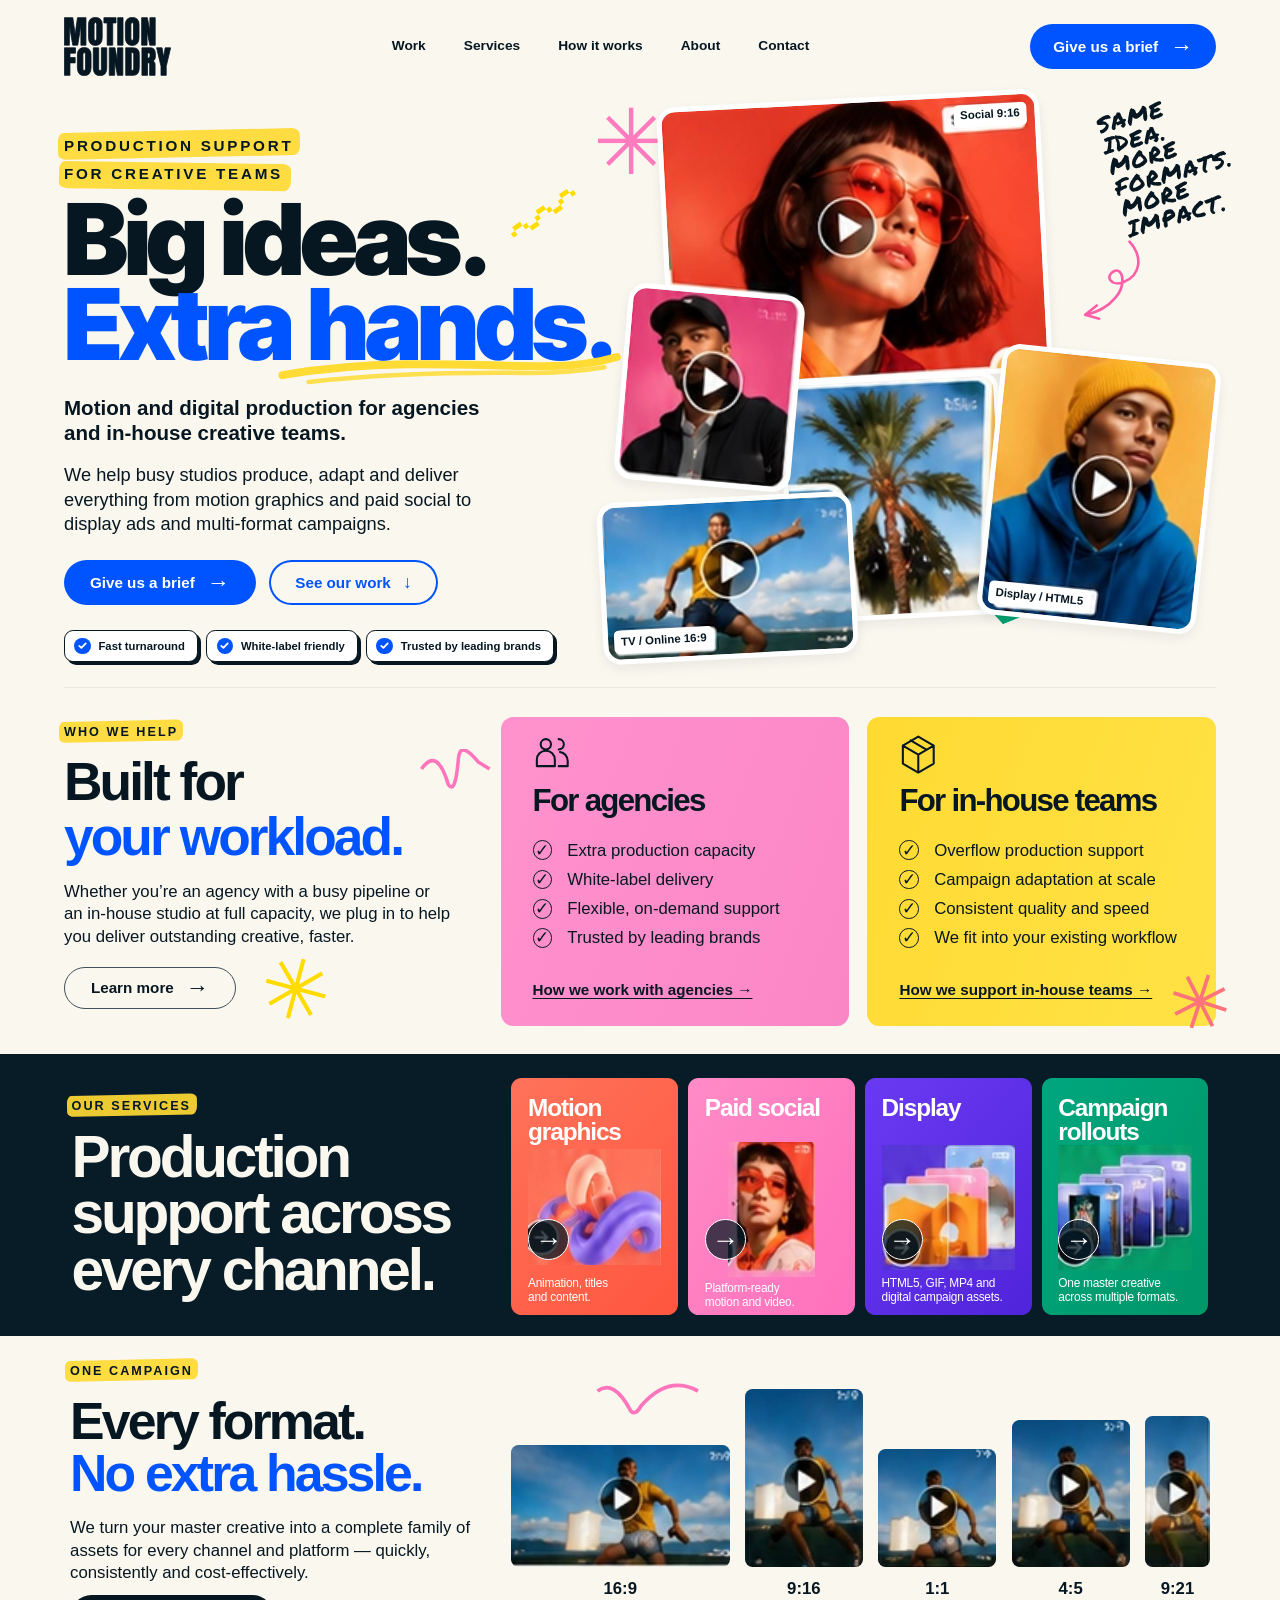
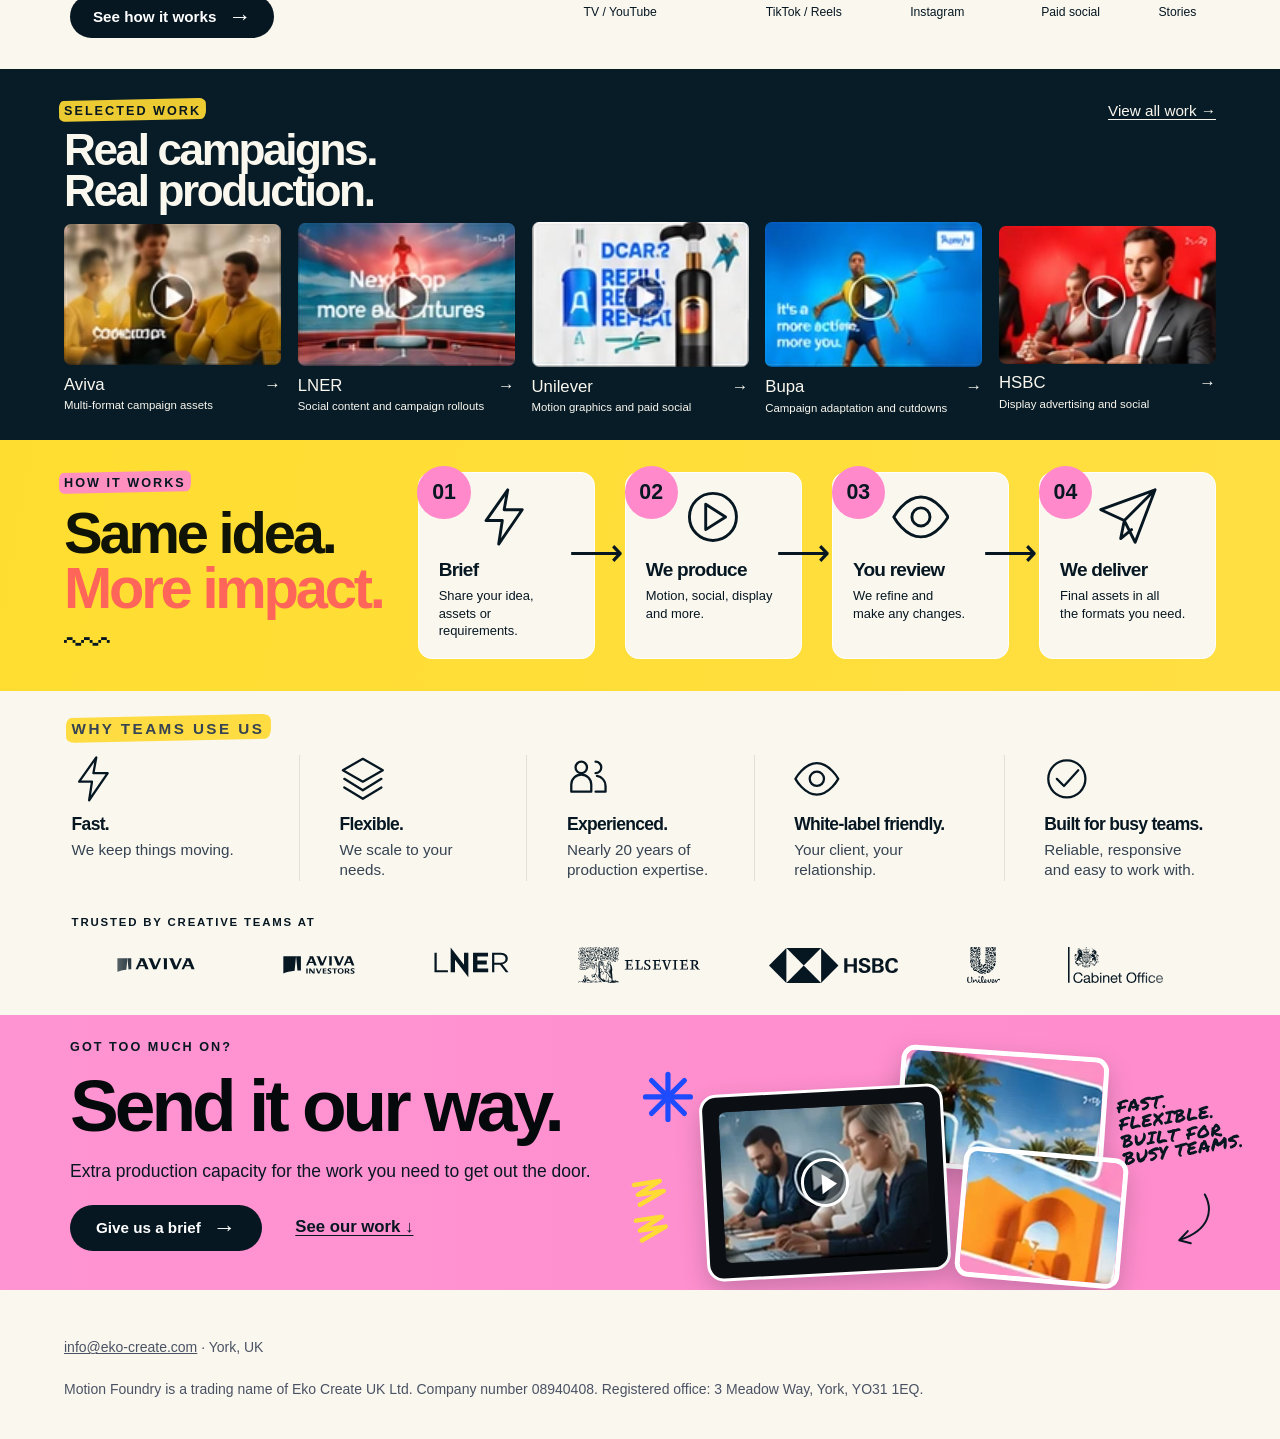
==== commit 1fa4560c: "'Why teams use us' eyebrow: brand-yellow highlighter Co-Authored-By: Claude Opus 5.5 <noreply@anthro" ====
--- a/index.html
+++ b/index.html
@@ -9,7 +9,7 @@
 <section class="dark" id="work"><div class="wrap work"><div class="section-head"><div><p class="eyebrow"><span class="hl-pen hl-dark">Selected work</span></p><h2>Real campaigns.<br>Real production.</h2></div><button class="underlined light" data-work>View all work →</button></div><div class="work-grid">
 <button class="work-card" data-preview="aviva"><img src="./assets/aviva.webp" width="144" height="94" alt="Aviva illustrative campaign artwork"><strong>Aviva<span>→</span></strong><small>Multi-format campaign assets</small></button><button class="work-card" data-preview="lner"><img src="./assets/lner.webp" width="144" height="94" alt="LNER illustrative campaign artwork"><strong>LNER<span>→</span></strong><small>Social content and campaign rollouts</small></button><button class="work-card" data-preview="unilever"><img src="./assets/unilever.webp" width="144" height="94" alt="Unilever illustrative campaign artwork"><strong>Unilever<span>→</span></strong><small>Motion graphics and paid social</small></button><button class="work-card" data-preview="bupa"><img src="./assets/bupa.webp" width="144" height="94" alt="Bupa illustrative campaign artwork"><strong>Bupa<span>→</span></strong><small>Campaign adaptation and cutdowns</small></button><button class="work-card" data-preview="hsbc"><img src="./assets/hsbc.webp" width="144" height="94" alt="HSBC illustrative campaign artwork"><strong>HSBC<span>→</span></strong><small>Display advertising and social</small></button></div></div></section>
 <section class="workflow" id="how"><div class="wrap how"><div><p class="eyebrow"><span class="hl-pen hl-pink">How it works</span></p><h2>Same idea.<br><em>More impact.</em></h2><span class="little-doodle" aria-hidden="true">〰</span></div><ol class="steps"><li><b>01</b><span class="step-icon"><svg viewBox="0 0 32 32" fill="none" stroke="currentColor" stroke-width="1.6" stroke-linecap="round" stroke-linejoin="round" aria-hidden="true"><path d="m17 1-12 17h9l-2 13 13-19h-10Z"/></svg></span><h3>Brief</h3><p>Share your idea,<br>assets or requirements.</p></li><li><b>02</b><span class="step-icon"><svg viewBox="0 0 32 32" fill="none" stroke="currentColor" stroke-width="1.6" stroke-linecap="round" stroke-linejoin="round" aria-hidden="true"><circle cx="16" cy="16" r="13"/><path d="m12 9 11 7-11 7Z"/></svg></span><h3>We produce</h3><p>Motion, social, display<br>and more.</p></li><li><b>03</b><span class="step-icon"><svg viewBox="0 0 32 32" fill="none" stroke="currentColor" stroke-width="1.6" stroke-linecap="round" stroke-linejoin="round" aria-hidden="true"><path d="M1 16S7 5 16 5s15 11 15 11-6 11-15 11S1 16 1 16Z"/><circle cx="16" cy="16" r="5"/></svg></span><h3>You review</h3><p>We refine and<br>make any changes.</p></li><li><b>04</b><span class="step-icon"><svg viewBox="0 0 32 32" fill="none" stroke="currentColor" stroke-width="1.6" stroke-linecap="round" stroke-linejoin="round" aria-hidden="true"><path d="M1 12 31 1 20 30l-6-12Z M14 18 31 1 M14 18l-2 10 6-5"/></svg></span><h3>We deliver</h3><p>Final assets in all<br>the formats you need.</p></li></ol></div></section>
-<section class="wrap proof" id="about"><p class="eyebrow">Why teams use us</p><ul><li><span class="proof-icon"><svg viewBox="0 0 32 32" fill="none" stroke="currentColor" stroke-width="1.6" stroke-linecap="round" stroke-linejoin="round" aria-hidden="true"><path d="m17 1-12 17h9l-2 13 13-19h-10Z"/></svg></span><h3>Fast.</h3><p>We keep things moving.</p></li><li><span class="proof-icon"><svg viewBox="0 0 32 32" fill="none" stroke="currentColor" stroke-width="1.6" stroke-linecap="round" stroke-linejoin="round" aria-hidden="true"><path d="m16 2 14 8-14 8-14-8Z M3 16l13 8 13-8 M3 22l13 8 13-8"/></svg></span><h3>Flexible.</h3><p>We scale to your needs.</p></li><li><span class="proof-icon"><svg viewBox="0 0 32 32" fill="none" stroke="currentColor" stroke-width="1.6" stroke-linecap="round" stroke-linejoin="round" aria-hidden="true"><circle cx="10" cy="8" r="4"/><path d="M3 25v-5a7 7 0 0 1 14 0v5H3Z M20 4a4 4 0 0 1 0 8 M21 14a7 7 0 0 1 6 7v4h-7"/></svg></span><h3>Experienced.</h3><p>Nearly 20 years of<br>production expertise.</p></li><li><span class="proof-icon"><svg viewBox="0 0 32 32" fill="none" stroke="currentColor" stroke-width="1.6" stroke-linecap="round" stroke-linejoin="round" aria-hidden="true"><path d="M1 16S7 5 16 5s15 11 15 11-6 11-15 11S1 16 1 16Z"/><circle cx="16" cy="16" r="5"/></svg></span><h3>White-label friendly.</h3><p>Your client, your relationship.</p></li><li><span class="proof-icon"><svg viewBox="0 0 32 32" fill="none" stroke="currentColor" stroke-width="1.6" stroke-linecap="round" stroke-linejoin="round" aria-hidden="true"><circle cx="16" cy="16" r="13"/><path d="m9 16 5 5 10-11"/></svg></span><h3>Built for busy teams.</h3><p>Reliable, responsive<br>and easy to work with.</p></li></ul></section>
+<section class="wrap proof" id="about"><p class="eyebrow"><span class="hl-pen">Why teams use us</span></p><ul><li><span class="proof-icon"><svg viewBox="0 0 32 32" fill="none" stroke="currentColor" stroke-width="1.6" stroke-linecap="round" stroke-linejoin="round" aria-hidden="true"><path d="m17 1-12 17h9l-2 13 13-19h-10Z"/></svg></span><h3>Fast.</h3><p>We keep things moving.</p></li><li><span class="proof-icon"><svg viewBox="0 0 32 32" fill="none" stroke="currentColor" stroke-width="1.6" stroke-linecap="round" stroke-linejoin="round" aria-hidden="true"><path d="m16 2 14 8-14 8-14-8Z M3 16l13 8 13-8 M3 22l13 8 13-8"/></svg></span><h3>Flexible.</h3><p>We scale to your needs.</p></li><li><span class="proof-icon"><svg viewBox="0 0 32 32" fill="none" stroke="currentColor" stroke-width="1.6" stroke-linecap="round" stroke-linejoin="round" aria-hidden="true"><circle cx="10" cy="8" r="4"/><path d="M3 25v-5a7 7 0 0 1 14 0v5H3Z M20 4a4 4 0 0 1 0 8 M21 14a7 7 0 0 1 6 7v4h-7"/></svg></span><h3>Experienced.</h3><p>Nearly 20 years of<br>production expertise.</p></li><li><span class="proof-icon"><svg viewBox="0 0 32 32" fill="none" stroke="currentColor" stroke-width="1.6" stroke-linecap="round" stroke-linejoin="round" aria-hidden="true"><path d="M1 16S7 5 16 5s15 11 15 11-6 11-15 11S1 16 1 16Z"/><circle cx="16" cy="16" r="5"/></svg></span><h3>White-label friendly.</h3><p>Your client, your relationship.</p></li><li><span class="proof-icon"><svg viewBox="0 0 32 32" fill="none" stroke="currentColor" stroke-width="1.6" stroke-linecap="round" stroke-linejoin="round" aria-hidden="true"><circle cx="16" cy="16" r="13"/><path d="m9 16 5 5 10-11"/></svg></span><h3>Built for busy teams.</h3><p>Reliable, responsive<br>and easy to work with.</p></li></ul></section>
 <section class="wrap clients"><p class="eyebrow">Trusted by creative teams at</p><div class="logo-marquee"><div class="logo-track"><ul class="client-logos"><li><img src="./assets/logos/aviva.svg" alt="Aviva" loading="lazy" decoding="async"></li><li><img src="./assets/logos/aviva-investors.svg" alt="Aviva Investors" loading="lazy" decoding="async"></li><li><img src="./assets/logos/lner.svg" alt="LNER" loading="lazy" decoding="async"></li><li><img src="./assets/logos/elsevier.svg" alt="Elsevier" loading="lazy" decoding="async"></li><li><img src="./assets/logos/hsbc.svg" alt="HSBC" loading="lazy" decoding="async"></li><li><img src="./assets/logos/unilever.svg" alt="Unilever" loading="lazy" decoding="async"></li><li><img src="./assets/logos/cabinet-office.svg" alt="Cabinet Office" loading="lazy" decoding="async"></li><li><img src="./assets/logos/aberdeen.svg" alt="Aberdeen" loading="lazy" decoding="async"></li><li><img src="./assets/logos/your-move.svg" alt="Your Move" loading="lazy" decoding="async"></li><li><img src="./assets/logos/heineken.svg" alt="Heineken" loading="lazy" decoding="async"></li><li><img src="./assets/logos/bupa.svg" alt="Bupa" loading="lazy" decoding="async"></li><li><img src="./assets/logos/british-gas.svg" alt="British Gas" loading="lazy" decoding="async"></li><li><img src="./assets/logos/jensten.svg" alt="Jensten" loading="lazy" decoding="async"></li></ul><ul class="client-logos" aria-hidden="true"><li><img src="./assets/logos/aviva.svg" alt="" loading="lazy" decoding="async"></li><li><img src="./assets/logos/aviva-investors.svg" alt="" loading="lazy" decoding="async"></li><li><img src="./assets/logos/lner.svg" alt="" loading="lazy" decoding="async"></li><li><img src="./assets/logos/elsevier.svg" alt="" loading="lazy" decoding="async"></li><li><img src="./assets/logos/hsbc.svg" alt="" loading="lazy" decoding="async"></li><li><img src="./assets/logos/unilever.svg" alt="" loading="lazy" decoding="async"></li><li><img src="./assets/logos/cabinet-office.svg" alt="" loading="lazy" decoding="async"></li><li><img src="./assets/logos/aberdeen.svg" alt="" loading="lazy" decoding="async"></li><li><img src="./assets/logos/your-move.svg" alt="" loading="lazy" decoding="async"></li><li><img src="./assets/logos/heineken.svg" alt="" loading="lazy" decoding="async"></li><li><img src="./assets/logos/bupa.svg" alt="" loading="lazy" decoding="async"></li><li><img src="./assets/logos/british-gas.svg" alt="" loading="lazy" decoding="async"></li><li><img src="./assets/logos/jensten.svg" alt="" loading="lazy" decoding="async"></li></ul></div></div></section>
 <section class="closing" id="contact"><div class="wrap closing-inner"><div><p class="eyebrow">Got too much on?</p><h2>Send it our way.</h2><p>Extra production capacity for the work you need to get out the door.</p><div class="actions"><button class="button navy" data-brief>Give us a brief <span>→</span></button><a class="text-link" href="#work">See our work ↓</a></div></div><div class="closing-art cl-art"><svg class="cl-star" viewBox="0 0 60 60" aria-hidden="true" focusable="false"><g stroke="#1f4bff" stroke-width="6" stroke-linecap="round"><path d="M30 4V56"/><path d="M4 30H56"/><path d="M11 11L49 49"/><path d="M49 11L11 49"/></g></svg><svg class="cl-zig" viewBox="0 0 40 70" aria-hidden="true" focusable="false"><g fill="none" stroke="#ffdb34" stroke-width="4.5" stroke-linecap="round" stroke-linejoin="round"><path d="M4 8L30 4L8 18L34 14L10 28"/><path d="M6 44L32 40L10 54L36 50L12 64"/></g></svg><figure class="cl-frame cl-tablet"><img src="./assets/closing-team.webp" alt="A creative team reviewing work on screen" loading="lazy" decoding="async"><span class="cl-play" aria-hidden="true"></span></figure><figure class="cl-frame cl-palms"><img src="./assets/closing-palms.webp" alt="Palm tree campaign imagery" loading="lazy" decoding="async"></figure><figure class="cl-frame cl-arch"><img src="./assets/closing-arch.webp" alt="Bright orange arch display artwork" loading="lazy" decoding="async"></figure><p class="cl-note"><span class="visually-hidden">Fast. Flexible. Built for busy teams.</span><svg class="note-svg" xmlns="http://www.w3.org/2000/svg" viewBox="-6 -6 735 420" fill="currentColor" aria-hidden="true" focusable="false"><path transform="translate(0 90) rotate(-2)" d="M4 -20Q1 -21 0 -25Q-2 -28 -2 -30Q-2 -33 -1 -34Q0 -35 1 -36Q3 -37 4 -37Q5 -38 7 -38L8 -38Q9 -37 9 -37Q10 -36 10 -36Q11 -36 11 -37Q12 -38 12 -39Q12 -40 13 -41Q13 -42 14 -43Q14 -44 14 -45Q14 -45 14 -46Q14 -46 13 -46Q13 -46 12 -46Q12 -46 12 -47Q12 -47 11 -47Q10 -48 9 -48Q9 -49 8 -50Q8 -51 8 -51Q7 -52 7 -52L5 -53L6 -54Q6 -55 6 -55Q6 -55 6 -56Q6 -57 6 -58L6 -59Q7 -60 7 -60L8 -61Q10 -62 13 -63Q15 -63 17 -64Q19 -65 22 -66Q24 -67 26 -67Q27 -68 28 -68Q29 -68 30 -68Q31 -68 31 -68Q32 -68 32 -69Q34 -69 35 -70Q38 -71 43 -72Q48 -73 54 -73L56 -73Q56 -73 57 -73Q58 -73 58 -73Q63 -73 65 -70Q66 -70 67 -69Q67 -68 68 -68Q69 -67 69 -67Q69 -66 70 -66L70 -65Q71 -63 71 -61Q70 -60 70 -59Q69 -59 68 -59L67 -58Q66 -58 65 -58Q64 -58 64 -58Q61 -58 57 -58Q53 -58 49 -57Q45 -57 41 -56Q37 -55 34 -54Q34 -53 32 -53Q32 -52 32 -52Q32 -51 32 -51Q31 -50 31 -49Q31 -49 31 -48Q31 -48 31 -47Q29 -45 29 -41L29 -40Q28 -40 28 -39Q28 -38 28 -38L28 -36Q30 -37 32 -37Q34 -37 36 -37Q39 -38 42 -38Q44 -39 47 -39H51L50 -38L51 -38L51 -36Q52 -36 52 -36Q52 -35 53 -35L53 -34Q54 -34 54 -33Q54 -33 55 -32L54 -31L50 -25L49 -24L48 -24Q46 -24 45 -24Q44 -24 43 -23Q42 -23 41 -23Q39 -23 37 -23Q36 -22 34 -22Q32 -22 30 -21Q28 -21 26 -20Q25 -20 25 -20Q25 -20 25 -20Q24 -20 23 -20Q22 -20 21 -20Q20 -19 20 -19Q20 -18 20 -17Q19 -17 19 -16Q19 -15 18 -15L18 -13Q17 -13 17 -13Q17 -13 17 -13Q17 -12 17 -11Q17 -11 17 -10Q17 -10 16 -9Q16 -9 16 -9Q17 -7 17 -5Q16 -3 15 -1Q14 0 13 1Q11 1 10 1Q10 0 9 0Q8 0 8 0Q8 0 7 0L6 -1Q6 -2 5 -3Q5 -3 4 -4Q4 -4 3 -5Q3 -6 3 -7Q2 -10 2 -12Q3 -15 4 -17Q4 -18 4 -18Q4 -19 4 -20ZM59 -9 60 -10 60 -12Q63 -18 65 -24Q68 -29 71 -35Q72 -37 73 -39Q74 -41 74 -42Q74 -43 74 -43Q74 -44 75 -44Q76 -46 77 -48Q78 -49 78 -51Q79 -53 80 -55Q81 -57 83 -59L83 -60L85 -60Q85 -60 85 -60Q86 -60 87 -60L88 -60Q92 -61 94 -64Q96 -67 99 -71L100 -72L102 -71Q102 -71 103 -71Q104 -71 106 -70Q108 -70 110 -69Q112 -68 113 -67L113 -67Q113 -65 113 -65Q114 -64 114 -63Q114 -61 114 -59Q115 -57 115 -54Q115 -52 116 -50Q116 -48 117 -46Q117 -44 118 -41Q118 -38 119 -36Q120 -36 120 -36Q122 -36 123 -37L124 -37L125 -35Q125 -35 125 -35Q126 -35 126 -34Q128 -34 128 -34Q129 -33 129 -33Q130 -32 130 -32Q130 -32 130 -32L132 -31L131 -29Q130 -27 128 -25Q126 -23 123 -22Q123 -21 123 -21Q123 -20 124 -19Q124 -17 124 -15Q124 -13 124 -11Q123 -8 122 -6Q121 -4 119 -3Q117 -1 115 0Q112 1 110 1Q109 1 108 0Q107 0 107 -1Q106 -1 106 -1L104 -2L105 -3Q105 -4 105 -5Q104 -5 103 -6Q103 -7 103 -7Q102 -7 102 -8L100 -10L103 -11Q106 -12 107 -13Q108 -14 108 -17Q105 -18 104 -17Q102 -17 101 -17Q98 -16 96 -16Q94 -15 92 -15Q90 -15 88 -15L87 -16L87 -17Q87 -17 86 -17Q86 -17 86 -17Q86 -18 85 -19Q84 -20 85 -21Q84 -23 84 -24Q83 -23 83 -22Q83 -21 83 -21L82 -20L81 -19Q81 -19 81 -19Q81 -18 81 -18L81 -17L80 -16Q80 -16 80 -16Q79 -16 79 -15Q79 -14 79 -13Q78 -12 78 -11Q77 -10 77 -8Q76 -7 76 -5L76 -4Q76 -3 75 -3Q74 -3 73 -2Q72 -2 72 -1L72 0L70 0Q69 0 69 0Q68 0 67 0L66 0Q65 -1 64 -1Q63 -2 62 -3L62 -3Q61 -4 61 -5Q61 -5 61 -6Q61 -7 60 -8ZM90 -35Q89 -33 87 -31Q88 -31 89 -31Q89 -31 90 -31Q94 -31 96 -31Q99 -32 103 -32Q102 -36 101 -40Q100 -43 99 -47L99 -46Q96 -44 94 -41Q92 -38 90 -35ZM137 -44Q137 -46 137 -46Q137 -47 137 -48Q137 -50 137 -51Q138 -52 137 -53Q138 -56 140 -58Q142 -59 144 -61Q146 -62 149 -63Q151 -63 153 -64Q153 -64 153 -64Q152 -64 152 -65Q158 -66 163 -68Q168 -70 174 -71Q179 -73 185 -73Q191 -73 198 -71Q198 -70 199 -69Q199 -68 200 -67Q201 -66 201 -65Q202 -64 202 -63Q203 -62 204 -61Q205 -59 204 -57Q203 -57 202 -56Q201 -55 200 -54Q195 -55 191 -55Q186 -55 183 -54Q182 -56 180 -56Q179 -56 177 -55Q176 -55 174 -54Q172 -54 171 -54Q170 -53 168 -53Q166 -52 165 -52Q164 -52 165 -51Q165 -51 165 -51Q166 -50 167 -49Q168 -49 169 -49Q170 -49 171 -48Q172 -47 173 -46Q174 -46 176 -45Q177 -45 178 -43Q179 -42 179 -41Q179 -40 179 -38Q180 -38 180 -38Q181 -38 181 -37Q182 -36 183 -34Q184 -33 185 -31Q185 -28 185 -25Q186 -23 185 -21Q183 -17 180 -13Q177 -10 173 -7Q169 -4 164 -3Q160 -1 156 1Q155 0 155 1Q154 1 155 0Q154 1 153 1Q151 1 150 1Q149 1 148 1Q146 1 145 1Q144 0 143 0Q143 -1 142 -2Q142 -2 142 -3Q142 -4 142 -4Q142 -4 142 -4Q142 -4 142 -4Q142 -5 142 -5Q142 -5 142 -5Q142 -5 141 -6Q141 -6 141 -6Q142 -7 142 -8Q141 -9 141 -11Q141 -12 142 -13Q142 -14 143 -15Q147 -15 151 -15Q154 -16 158 -17Q161 -19 164 -20Q166 -22 169 -23Q170 -24 170 -25Q171 -26 171 -26Q172 -27 173 -28Q173 -29 174 -30Q174 -30 174 -30Q174 -30 173 -31Q173 -31 173 -31Q173 -31 173 -31Q172 -32 172 -32Q172 -32 172 -32Q169 -33 166 -34Q164 -35 162 -36Q160 -35 159 -35Q158 -36 156 -36Q152 -36 149 -37Q145 -38 142 -39Q141 -40 141 -40Q141 -41 140 -40Q139 -41 138 -42Q138 -43 137 -44ZM200 -55Q199 -56 199 -56Q199 -57 199 -58Q198 -59 198 -60Q197 -62 197 -64Q198 -65 198 -65Q198 -66 198 -66L199 -68H200Q201 -67 202 -67Q203 -67 204 -67Q207 -67 211 -68Q215 -68 219 -68Q224 -69 229 -69Q229 -70 229 -71Q230 -71 230 -71L231 -72Q233 -72 234 -71Q235 -71 235 -70Q238 -70 241 -71Q243 -71 246 -71Q250 -72 254 -72Q258 -73 262 -73Q263 -73 265 -73Q266 -73 268 -73L269 -72Q269 -71 270 -70Q270 -70 271 -69Q273 -68 274 -66Q275 -65 275 -61L275 -60Q274 -60 274 -59L273 -58H272Q271 -58 270 -58Q270 -58 269 -58Q269 -57 268 -57Q268 -57 267 -57Q266 -57 265 -57Q265 -57 264 -57Q261 -57 258 -57Q254 -56 251 -56Q249 -55 246 -55Q244 -55 243 -55Q242 -52 241 -50Q240 -48 239 -46Q238 -44 237 -42Q237 -40 236 -38Q235 -36 234 -35Q233 -33 233 -31Q231 -29 231 -27Q230 -25 230 -24L229 -22Q229 -22 228 -21Q228 -21 228 -21Q228 -19 227 -18Q227 -18 227 -17Q226 -17 227 -16Q226 -15 226 -15Q226 -14 226 -13Q226 -13 226 -12Q225 -12 225 -11Q225 -10 225 -10Q226 -10 226 -9Q226 -9 227 -8Q227 -8 227 -8Q227 -8 228 -8Q228 -7 229 -7L230 -6Q231 -2 229 0Q227 2 223 2L222 2Q221 1 221 1Q220 1 219 0Q219 0 218 0Q218 -1 218 -1Q218 -1 217 -1Q216 -1 216 -2L215 -2Q215 -3 215 -4Q214 -5 214 -6Q213 -7 213 -9Q213 -10 212 -11Q212 -11 212 -12Q211 -19 213 -24Q214 -28 216 -33Q217 -35 218 -37Q219 -40 220 -42L221 -43Q221 -44 221 -44Q221 -45 222 -47Q222 -48 223 -49Q223 -50 224 -51Q224 -51 224 -52Q224 -52 223 -52Q222 -52 222 -52Q221 -52 219 -52Q219 -52 218 -52Q217 -51 217 -51Q216 -51 215 -51H214H213Q212 -51 211 -51Q210 -51 209 -51Q209 -51 208 -51H207H206Q205 -51 204 -51Q203 -51 202 -52L202 -53Q201 -54 201 -54L200 -54ZM276 -12Q277 -11 277 -10Q277 -9 277 -9Q277 -8 276 -7Q276 -6 276 -5Q275 -4 275 -4Q275 -4 275 -4Q275 -4 275 -4Q275 -3 275 -3L275 -2Q274 -1 274 0Q273 0 272 0Q272 0 272 1Q271 1 271 1L271 2L270 2Q268 3 267 3H266Q264 2 264 1Q263 0 262 0Q261 -1 261 -2Q261 -3 261 -3Q261 -5 260 -5L259 -6L260 -7L259 -9Q260 -10 261 -10Q262 -11 262 -11Q262 -12 263 -12Q263 -13 264 -15L265 -16L266 -15Q267 -15 268 -15Q270 -14 270 -14Q272 -14 274 -13Q275 -13 276 -12Z"/><path transform="translate(4 190) rotate(-3)" d="M4 -20Q1 -21 0 -25Q-2 -28 -2 -30Q-2 -33 -1 -34Q0 -35 1 -36Q3 -37 4 -37Q5 -38 7 -38L8 -38Q9 -37 9 -37Q10 -36 10 -36Q11 -36 11 -37Q12 -38 12 -39Q12 -40 13 -41Q13 -42 14 -43Q14 -44 14 -45Q14 -45 14 -46Q14 -46 13 -46Q13 -46 12 -46Q12 -46 12 -47Q12 -47 11 -47Q10 -48 9 -48Q9 -49 8 -50Q8 -51 8 -51Q7 -52 7 -52L5 -53L6 -54Q6 -55 6 -55Q6 -55 6 -56Q6 -57 6 -58L6 -59Q7 -60 7 -60L8 -61Q10 -62 13 -63Q15 -63 17 -64Q19 -65 22 -66Q24 -67 26 -67Q27 -68 28 -68Q29 -68 30 -68Q31 -68 31 -68Q32 -68 32 -69Q34 -69 35 -70Q38 -71 43 -72Q48 -73 54 -73L56 -73Q56 -73 57 -73Q58 -73 58 -73Q63 -73 65 -70Q66 -70 67 -69Q67 -68 68 -68Q69 -67 69 -67Q69 -66 70 -66L70 -65Q71 -63 71 -61Q70 -60 70 -59Q69 -59 68 -59L67 -58Q66 -58 65 -58Q64 -58 64 -58Q61 -58 57 -58Q53 -58 49 -57Q45 -57 41 -56Q37 -55 34 -54Q34 -53 32 -53Q32 -52 32 -52Q32 -51 32 -51Q31 -50 31 -49Q31 -49 31 -48Q31 -48 31 -47Q29 -45 29 -41L29 -40Q28 -40 28 -39Q28 -38 28 -38L28 -36Q30 -37 32 -37Q34 -37 36 -37Q39 -38 42 -38Q44 -39 47 -39H51L50 -38L51 -38L51 -36Q52 -36 52 -36Q52 -35 53 -35L53 -34Q54 -34 54 -33Q54 -33 55 -32L54 -31L50 -25L49 -24L48 -24Q46 -24 45 -24Q44 -24 43 -23Q42 -23 41 -23Q39 -23 37 -23Q36 -22 34 -22Q32 -22 30 -21Q28 -21 26 -20Q25 -20 25 -20Q25 -20 25 -20Q24 -20 23 -20Q22 -20 21 -20Q20 -19 20 -19Q20 -18 20 -17Q19 -17 19 -16Q19 -15 18 -15L18 -13Q17 -13 17 -13Q17 -13 17 -13Q17 -12 17 -11Q17 -11 17 -10Q17 -10 16 -9Q16 -9 16 -9Q17 -7 17 -5Q16 -3 15 -1Q14 0 13 1Q11 1 10 1Q10 0 9 0Q8 0 8 0Q8 0 7 0L6 -1Q6 -2 5 -3Q5 -3 4 -4Q4 -4 3 -5Q3 -6 3 -7Q2 -10 2 -12Q3 -15 4 -17Q4 -18 4 -18Q4 -19 4 -20ZM67 -4Q67 -4 66 -5Q66 -5 66 -6Q65 -8 64 -10Q63 -12 63 -14Q62 -17 63 -19Q63 -21 63 -23Q64 -24 64 -25Q64 -27 65 -29Q65 -31 66 -32Q66 -33 66 -34Q67 -36 67 -37Q67 -37 68 -37Q68 -37 68 -38Q69 -41 70 -44Q71 -47 72 -50Q74 -56 76 -61Q78 -66 79 -72Q80 -72 81 -73Q81 -73 81 -73Q81 -73 82 -73Q84 -72 87 -71Q89 -70 91 -70L93 -69Q94 -67 95 -65Q96 -64 96 -61Q95 -60 95 -60Q94 -58 94 -56Q93 -55 92 -53Q91 -51 91 -50Q90 -48 90 -45Q89 -45 89 -44Q89 -44 88 -43Q88 -42 88 -42Q88 -41 87 -41Q87 -38 86 -36Q85 -34 84 -32Q83 -29 82 -25Q81 -22 80 -18Q82 -18 83 -18Q84 -18 85 -17Q89 -19 93 -20Q97 -20 101 -20Q104 -20 107 -20Q108 -20 109 -20Q109 -20 110 -20Q110 -20 110 -20Q110 -20 111 -20Q112 -18 114 -18Q115 -17 116 -17Q118 -16 119 -16Q120 -15 121 -14L122 -9Q123 -8 123 -8Q123 -7 122 -6L123 -5Q121 -5 120 -4Q120 -4 119 -3Q118 -3 117 -3Q115 -3 113 -2Q110 -4 106 -4Q105 -4 104 -3Q102 -3 101 -3Q99 -3 98 -3Q96 -3 95 -3Q94 -2 93 -2Q93 -2 92 -2Q89 -1 85 0Q81 1 77 1Q72 1 68 -2Q68 -3 67 -3Q67 -3 67 -4ZM134 -3Q133 -4 133 -5Q133 -6 132 -7Q131 -8 131 -10Q131 -12 130 -14Q130 -16 130 -18Q130 -20 130 -22Q130 -23 131 -24Q131 -24 131 -25Q132 -26 132 -27Q132 -27 132 -28Q133 -28 133 -29Q133 -29 134 -29Q135 -31 135 -33Q136 -35 137 -37Q138 -38 139 -40Q140 -42 141 -44Q139 -46 138 -48Q137 -50 137 -51Q137 -53 136 -55Q136 -57 136 -59Q137 -61 138 -62Q140 -63 142 -64Q144 -64 146 -65Q149 -65 151 -66Q156 -67 160 -68Q164 -69 167 -70Q171 -70 174 -71Q178 -71 183 -72Q183 -72 184 -72Q184 -72 184 -72Q184 -71 185 -71Q185 -71 185 -71Q185 -72 185 -72Q185 -72 186 -72Q186 -72 186 -72Q187 -71 187 -72Q187 -72 187 -72Q188 -70 190 -69Q192 -68 194 -67Q194 -66 194 -65Q194 -65 194 -65Q194 -64 194 -64Q194 -63 194 -63Q192 -60 190 -58Q188 -57 186 -56Q184 -55 181 -55Q179 -55 176 -54Q174 -54 171 -53Q168 -52 166 -51Q165 -51 164 -51Q164 -51 163 -51Q162 -50 162 -50Q161 -50 160 -50Q159 -50 158 -49Q157 -49 156 -49Q156 -48 156 -47Q156 -46 156 -45Q161 -44 166 -45Q170 -45 175 -45Q175 -45 175 -45Q175 -45 175 -44Q176 -43 177 -43Q177 -42 178 -41Q179 -40 180 -40Q181 -39 182 -39Q183 -38 183 -37Q183 -36 182 -35Q180 -33 179 -32Q177 -31 175 -30Q173 -29 170 -28Q168 -27 165 -27Q165 -27 164 -27Q164 -27 164 -28Q163 -27 161 -27Q159 -28 158 -27Q157 -28 155 -28Q153 -28 152 -28Q150 -26 149 -23Q147 -20 146 -17Q150 -16 153 -16Q155 -17 158 -17Q160 -17 162 -17Q165 -18 169 -18Q171 -19 174 -19Q177 -20 180 -21Q181 -20 182 -19Q182 -19 183 -18Q184 -17 184 -16Q185 -16 186 -16Q187 -15 187 -15Q187 -14 187 -13Q187 -13 187 -13Q188 -12 189 -12Q187 -8 184 -6Q182 -4 179 -3Q176 -2 173 -2Q169 -1 165 0Q164 0 163 0Q162 -1 162 -1Q159 0 155 0Q151 1 147 1Q144 1 140 0Q137 -1 134 -3ZM201 3Q197 0 195 -4Q193 -8 195 -12Q195 -15 196 -18Q197 -21 199 -23Q201 -26 203 -28Q206 -30 208 -32Q208 -33 209 -34Q210 -35 211 -36Q212 -37 213 -38Q214 -39 215 -40Q215 -41 214 -43Q213 -44 212 -45Q211 -47 210 -48Q208 -49 208 -51Q207 -51 207 -51Q206 -51 206 -51Q206 -53 205 -55Q204 -56 203 -58Q204 -59 204 -61Q204 -63 204 -65Q204 -66 204 -67Q204 -67 205 -68Q205 -69 205 -70Q205 -71 205 -71Q207 -71 208 -71Q209 -71 210 -70Q211 -70 212 -70Q213 -69 214 -70Q214 -69 214 -69Q214 -69 214 -69Q214 -68 215 -68Q215 -68 215 -68Q217 -67 219 -65Q221 -63 223 -61Q225 -59 227 -56Q229 -54 229 -53Q232 -54 235 -57Q239 -59 242 -62Q246 -64 249 -67Q253 -69 256 -70Q258 -70 259 -68Q260 -67 261 -65Q262 -64 263 -62Q263 -61 264 -60Q263 -58 262 -56Q261 -55 261 -53Q258 -52 255 -50Q252 -48 247 -45Q243 -42 237 -36Q238 -35 239 -33Q240 -32 241 -31Q241 -29 242 -28Q243 -28 243 -27Q244 -25 245 -24Q245 -23 246 -22Q247 -21 248 -21Q249 -19 249 -17Q250 -16 250 -14Q251 -13 251 -12Q252 -10 251 -9Q251 -6 249 -4Q248 -3 247 -1Q246 0 245 0Q244 0 243 1L236 -4Q235 -10 231 -15Q228 -20 225 -24Q220 -21 216 -16Q212 -12 208 -7Q208 -4 208 -3Q207 -1 206 0Q205 1 204 2Q203 3 201 3ZM263 1Q262 0 261 -1Q260 -2 260 -4Q259 -6 259 -7Q259 -9 258 -11Q258 -12 259 -13Q259 -13 260 -14Q262 -14 264 -14Q266 -14 268 -15Q270 -15 271 -15Q273 -16 275 -16Q277 -19 278 -21Q279 -24 280 -27Q281 -29 282 -31Q283 -33 284 -35Q285 -37 285 -39Q286 -41 286 -43Q287 -46 288 -49Q289 -52 290 -56Q286 -56 284 -55Q282 -55 281 -54Q279 -54 277 -55Q276 -56 276 -57Q275 -58 274 -59Q274 -60 273 -61Q274 -62 274 -64Q273 -66 272 -67Q273 -67 274 -68Q274 -69 274 -70Q275 -70 277 -70Q279 -70 281 -70Q283 -71 284 -71Q286 -71 287 -72Q292 -72 298 -72Q303 -72 308 -73Q310 -72 312 -72Q314 -72 317 -72Q319 -72 321 -71Q322 -70 323 -67Q325 -67 325 -66Q326 -66 326 -65Q326 -64 326 -63Q326 -62 326 -61Q325 -60 322 -59Q320 -58 317 -58Q314 -58 311 -57Q308 -57 305 -57Q305 -54 304 -50Q302 -45 301 -41Q300 -37 299 -34Q298 -30 298 -29Q297 -27 296 -26Q296 -24 295 -23Q295 -21 294 -20Q294 -19 293 -17H299Q300 -16 300 -16Q301 -15 302 -15Q303 -15 303 -14Q304 -14 304 -13Q306 -12 306 -11Q307 -10 306 -9Q306 -8 306 -7Q305 -6 304 -5Q303 -5 302 -4Q302 -4 301 -3Q298 -3 295 -3Q293 -3 290 -3Q290 -3 290 -2Q290 -2 290 -1Q287 -2 284 -2Q280 -2 277 -1Q274 -1 270 0Q267 1 263 1ZM325 -47Q321 -49 319 -52Q316 -55 314 -59Q315 -62 317 -63Q320 -65 322 -67Q325 -68 328 -69Q331 -69 334 -70Q334 -70 334 -70Q334 -70 335 -70Q338 -71 343 -72Q348 -73 353 -73Q353 -73 354 -73Q355 -73 357 -73Q358 -73 359 -73Q360 -73 360 -73Q361 -73 362 -73Q363 -72 364 -72Q365 -71 364 -72Q364 -72 365 -73Q366 -73 367 -72Q368 -71 369 -71Q369 -70 370 -69Q371 -69 372 -69Q373 -68 374 -67Q375 -66 376 -65Q377 -64 378 -63Q379 -62 379 -60Q379 -59 379 -59Q380 -59 380 -59Q380 -55 379 -53Q378 -50 376 -48Q374 -46 372 -44Q370 -42 368 -39Q369 -38 371 -37Q372 -35 374 -34Q375 -33 377 -32Q378 -30 379 -29Q379 -28 380 -28Q381 -27 381 -26Q382 -24 382 -23Q383 -22 383 -21Q383 -20 382 -20Q383 -19 383 -19Q383 -18 383 -17Q381 -15 380 -14Q379 -12 379 -12Q378 -12 378 -11Q378 -11 376 -10Q371 -6 366 -4Q360 -1 354 -1Q353 0 352 1Q352 1 350 1Q349 2 348 2Q347 2 345 2Q345 2 345 2Q345 1 344 1Q344 2 343 2Q342 2 341 2Q340 1 338 0Q337 -1 336 -1Q335 0 335 0Q334 1 333 2Q332 2 331 2Q330 1 330 2Q329 2 329 1Q328 1 328 0Q327 0 327 0Q326 -1 325 -1Q326 -2 325 -3Q325 -4 324 -4Q324 -5 323 -6Q323 -7 322 -9Q322 -9 322 -10Q322 -11 322 -11Q323 -12 323 -12Q323 -13 324 -13Q324 -14 323 -16Q324 -16 324 -17Q324 -18 325 -19Q325 -21 325 -22Q326 -23 327 -23Q326 -24 326 -24Q326 -24 326 -24Q328 -27 328 -29Q329 -30 329 -32Q329 -33 330 -35Q330 -37 331 -40Q331 -42 332 -43Q332 -45 333 -46Q333 -47 334 -49Q334 -50 333 -52Q332 -52 331 -51Q330 -50 330 -48Q329 -47 328 -48Q327 -48 325 -47ZM368 -28Q365 -30 362 -31Q359 -31 356 -31Q353 -30 350 -29Q348 -29 345 -28Q344 -25 343 -21Q341 -17 340 -13Q344 -14 347 -15Q349 -16 352 -17Q355 -18 358 -19Q360 -21 363 -22Q363 -23 364 -23Q365 -24 366 -25Q367 -25 368 -26Q369 -27 368 -28ZM362 -59Q356 -59 350 -58Q344 -57 340 -54Q342 -52 344 -51Q346 -50 347 -48Q352 -50 355 -52Q359 -55 362 -59ZM396 -4Q395 -4 395 -5Q395 -5 394 -6Q393 -8 392 -10Q391 -12 391 -14Q391 -17 391 -19Q391 -21 392 -23Q392 -24 392 -25Q393 -27 393 -29Q394 -31 395 -32Q394 -33 395 -34Q395 -36 396 -37Q396 -37 396 -37Q396 -37 396 -38Q397 -41 399 -44Q400 -47 401 -50Q403 -56 405 -61Q406 -66 408 -72Q409 -72 409 -73Q409 -73 410 -73Q410 -73 410 -73Q412 -72 415 -71Q418 -70 420 -70L422 -69Q423 -67 424 -65Q425 -64 424 -61Q424 -60 423 -60Q423 -58 422 -56Q421 -55 421 -53Q420 -51 419 -50Q419 -48 418 -45Q417 -45 417 -44Q417 -44 417 -43Q417 -42 416 -42Q416 -41 416 -41Q415 -38 414 -36Q414 -34 413 -32Q412 -29 410 -25Q409 -22 409 -18Q410 -18 411 -18Q412 -18 414 -17Q417 -19 421 -20Q425 -20 429 -20Q433 -20 436 -20Q437 -20 437 -20Q437 -20 438 -20Q438 -20 439 -20Q439 -20 439 -20Q441 -18 442 -18Q443 -17 445 -17Q446 -16 447 -16Q449 -15 450 -14L451 -9Q451 -8 451 -8Q451 -7 451 -6L451 -5Q449 -5 449 -4Q448 -4 447 -3Q446 -3 445 -3Q443 -3 441 -2Q438 -4 435 -4Q433 -4 432 -3Q431 -3 429 -3Q428 -3 426 -3Q425 -3 423 -3Q422 -2 422 -2Q421 -2 421 -2Q417 -1 414 0Q410 1 406 1Q400 1 397 -2Q396 -3 396 -3Q396 -3 396 -4ZM463 -3Q462 -4 462 -5Q461 -6 460 -7Q460 -8 459 -10Q459 -12 459 -14Q458 -16 458 -18Q458 -20 458 -22Q459 -23 459 -24Q460 -24 460 -25Q460 -26 461 -27Q461 -27 461 -28Q461 -28 461 -29Q462 -29 462 -29Q463 -31 464 -33Q465 -35 466 -37Q466 -38 467 -40Q468 -42 469 -44Q467 -46 467 -48Q466 -50 466 -51Q465 -53 465 -55Q465 -57 464 -59Q465 -61 467 -62Q469 -63 471 -64Q473 -64 475 -65Q477 -65 480 -66Q485 -67 488 -68Q492 -69 496 -70Q499 -70 503 -71Q507 -71 512 -72Q512 -72 512 -72Q512 -72 513 -72Q513 -71 514 -71Q514 -71 514 -71Q514 -72 514 -72Q514 -72 514 -72Q515 -72 515 -72Q515 -71 515 -72Q515 -72 515 -72Q516 -70 518 -69Q520 -68 522 -67Q523 -66 522 -65Q522 -65 522 -65Q522 -64 522 -64Q522 -63 522 -63Q521 -60 519 -58Q517 -57 515 -56Q512 -55 510 -55Q507 -55 505 -54Q502 -54 500 -53Q497 -52 494 -51Q494 -51 493 -51Q492 -51 492 -51Q491 -50 490 -50Q489 -50 488 -50Q487 -50 486 -49Q485 -49 484 -49Q485 -48 485 -47Q485 -46 485 -45Q489 -44 494 -45Q499 -45 504 -45Q504 -45 504 -45Q503 -45 503 -44Q504 -43 505 -43Q506 -42 507 -41Q508 -40 508 -40Q509 -39 511 -39Q511 -38 511 -37Q511 -36 511 -35Q509 -33 507 -32Q505 -31 503 -30Q501 -29 499 -28Q497 -27 494 -27Q493 -27 493 -27Q493 -27 492 -28Q491 -27 490 -27Q488 -28 487 -27Q486 -28 484 -28Q482 -28 481 -28Q479 -26 477 -23Q476 -20 474 -17Q478 -16 481 -16Q484 -17 486 -17Q488 -17 491 -17Q493 -18 497 -18Q499 -19 503 -19Q506 -20 509 -21Q510 -20 510 -19Q511 -19 512 -18Q512 -17 513 -16Q514 -16 515 -16Q515 -15 515 -15Q515 -14 516 -13Q516 -13 516 -13Q516 -12 517 -12Q515 -8 513 -6Q511 -4 508 -3Q505 -2 501 -2Q498 -1 493 0Q492 0 492 0Q491 -1 490 -1Q487 0 484 0Q480 1 476 1Q472 1 469 0Q465 -1 463 -3ZM538 -12Q538 -11 539 -10Q539 -9 539 -9Q538 -8 538 -7Q538 -6 538 -5Q537 -4 537 -4Q537 -4 537 -4Q537 -4 537 -4Q537 -3 537 -3L537 -2Q536 -1 536 0Q535 0 534 0Q534 0 534 1Q533 1 533 1L533 2L532 2Q530 3 529 3H528Q526 2 526 1Q525 0 524 0Q523 -1 523 -2Q523 -3 523 -3Q523 -5 522 -5L521 -6L522 -7L521 -9Q522 -10 523 -10Q523 -11 524 -11Q524 -12 525 -12Q525 -13 526 -15L527 -16L528 -15Q529 -15 530 -15Q531 -14 532 -14Q534 -14 536 -13Q537 -13 538 -12Z"/><path transform="translate(8 290) rotate(-2)" d="M8 -47Q4 -49 1 -52Q-1 -55 -3 -59Q-2 -62 0 -63Q2 -65 5 -67Q8 -68 11 -69Q14 -69 17 -70Q17 -70 17 -70Q17 -70 18 -70Q21 -71 26 -72Q30 -73 35 -73Q36 -73 37 -73Q38 -73 39 -73Q40 -73 41 -73Q42 -73 43 -73Q43 -73 45 -73Q46 -72 47 -72Q47 -71 47 -72Q47 -72 47 -73Q48 -73 49 -72Q50 -71 51 -71Q52 -70 53 -69Q54 -69 54 -69Q55 -68 56 -67Q58 -66 59 -65Q60 -64 61 -63Q61 -62 61 -60Q61 -59 62 -59Q62 -59 62 -59Q63 -55 61 -53Q60 -50 58 -48Q56 -46 54 -44Q52 -42 50 -39Q52 -38 53 -37Q55 -35 56 -34Q58 -33 59 -32Q61 -30 62 -29Q62 -28 63 -28Q63 -27 64 -26Q64 -24 65 -23Q65 -22 65 -21Q65 -20 65 -20Q66 -19 66 -19Q66 -18 66 -17Q63 -15 63 -14Q62 -12 62 -12Q61 -12 61 -11Q60 -11 59 -10Q54 -6 48 -4Q43 -1 37 -1Q36 0 35 1Q34 1 33 1Q32 2 31 2Q29 2 28 2Q28 2 28 2Q28 1 27 1Q27 2 26 2Q25 2 24 2Q22 1 21 0Q19 -1 18 -1Q18 0 17 0Q16 1 16 2Q14 2 14 2Q13 1 12 2Q12 2 11 1Q11 1 10 0Q10 0 10 0Q9 -1 8 -1Q8 -2 8 -3Q7 -4 6 -4Q7 -5 6 -6Q5 -7 5 -9Q5 -9 5 -10Q5 -11 5 -11Q5 -12 5 -12Q6 -13 6 -13Q6 -14 6 -16Q7 -16 7 -17Q7 -18 7 -19Q8 -21 8 -22Q8 -23 9 -23Q9 -24 9 -24Q9 -24 9 -24Q10 -27 11 -29Q11 -30 12 -32Q12 -33 12 -35Q13 -37 14 -40Q14 -42 14 -43Q15 -45 15 -46Q16 -47 16 -49Q17 -50 16 -52Q14 -52 14 -51Q13 -50 13 -48Q12 -47 11 -48Q9 -48 8 -47ZM51 -28Q47 -30 44 -31Q41 -31 38 -31Q36 -30 33 -29Q31 -29 28 -28Q27 -25 25 -21Q24 -17 23 -13Q26 -14 29 -15Q32 -16 35 -17Q38 -18 40 -19Q43 -21 46 -22Q46 -23 47 -23Q48 -24 49 -25Q50 -25 51 -26Q51 -27 51 -28ZM44 -59Q38 -59 32 -58Q26 -57 22 -54Q24 -52 27 -51Q29 -50 30 -48Q34 -50 38 -52Q41 -55 44 -59ZM80 -48Q79 -50 79 -50Q80 -52 80 -53Q81 -55 81 -57Q81 -58 81 -59Q81 -60 82 -61Q83 -62 84 -63Q85 -64 86 -65Q87 -65 88 -64Q88 -64 89 -62Q90 -61 91 -60Q91 -59 93 -58Q93 -57 94 -56Q94 -55 95 -54Q96 -52 96 -50Q97 -47 97 -46Q96 -43 95 -40Q95 -37 95 -34Q95 -31 95 -29Q95 -26 96 -24L96 -23L99 -23Q102 -24 105 -25Q108 -26 110 -27Q113 -29 115 -31Q117 -33 120 -36Q122 -38 124 -42Q126 -45 127 -49Q128 -53 129 -57Q129 -60 130 -63Q131 -64 132 -66L131 -68Q131 -68 131 -69Q131 -69 131 -69Q132 -72 135 -73Q136 -71 138 -70Q139 -69 141 -67Q141 -65 142 -63Q142 -61 143 -59Q143 -58 144 -56Q145 -54 145 -52Q144 -49 143 -47Q143 -44 142 -41L142 -40Q141 -37 139 -34Q137 -31 136 -28Q135 -28 135 -27Q135 -26 134 -25Q134 -25 134 -25Q133 -24 133 -24L131 -24L130 -21L129 -21L127 -20Q125 -16 123 -13Q120 -10 117 -8Q114 -6 110 -5Q106 -3 101 -1Q99 -1 98 -1Q96 -1 95 -1Q94 -1 92 -1Q91 -1 90 -2Q89 -2 88 -3Q88 -3 87 -3Q85 -4 84 -6Q83 -8 82 -10Q82 -11 81 -12Q81 -13 80 -14L82 -15L79 -18Q79 -18 79 -19Q78 -19 78 -19V-21Q78 -29 78 -36Q78 -43 79 -48ZM148 1Q146 0 146 -1Q145 -2 144 -4Q144 -6 143 -7Q143 -9 143 -11Q143 -12 143 -13Q144 -13 145 -14Q147 -14 149 -14Q151 -14 152 -15Q154 -15 156 -15Q158 -16 160 -16Q161 -19 162 -21Q164 -24 165 -27Q165 -29 166 -31Q167 -33 168 -35Q169 -37 170 -39Q170 -41 171 -43Q172 -46 173 -49Q174 -52 174 -56Q170 -56 168 -55Q166 -55 165 -54Q163 -54 162 -55Q161 -56 160 -57Q159 -58 159 -59Q158 -60 158 -61Q158 -62 158 -64Q158 -66 157 -67Q158 -67 158 -68Q158 -69 158 -70Q160 -70 162 -70Q163 -70 165 -70Q167 -71 169 -71Q170 -71 171 -72Q177 -72 182 -72Q188 -72 192 -73Q194 -72 196 -72Q199 -72 201 -72Q203 -72 205 -71Q207 -70 208 -67Q209 -67 210 -66Q210 -66 211 -65Q211 -64 211 -63Q211 -62 211 -61Q209 -60 207 -59Q204 -58 202 -58Q199 -58 196 -57Q193 -57 190 -57Q189 -54 188 -50Q187 -45 185 -41Q184 -37 183 -34Q182 -30 182 -29Q181 -27 181 -26Q180 -24 180 -23Q179 -21 179 -20Q178 -19 177 -17H184Q184 -16 185 -16Q185 -15 186 -15Q187 -15 188 -14Q188 -14 188 -13Q190 -12 191 -11Q191 -10 191 -9Q191 -8 190 -7Q189 -6 188 -5Q188 -5 187 -4Q186 -4 185 -3Q183 -3 180 -3Q177 -3 175 -3Q174 -3 174 -2Q174 -2 174 -1Q171 -2 168 -2Q165 -2 161 -1Q158 -1 155 0Q151 1 148 1ZM207 -4Q207 -4 207 -5Q206 -5 206 -6Q205 -8 204 -10Q203 -12 203 -14Q203 -17 203 -19Q203 -21 204 -23Q204 -24 204 -25Q204 -27 205 -29Q205 -31 206 -32Q206 -33 207 -34Q207 -36 208 -37Q208 -37 208 -37Q208 -37 208 -38Q209 -41 210 -44Q211 -47 212 -50Q214 -56 216 -61Q218 -66 220 -72Q220 -72 221 -73Q221 -73 221 -73Q222 -73 222 -73Q224 -72 227 -71Q230 -70 232 -70L233 -69Q235 -67 235 -65Q236 -64 236 -61Q235 -60 235 -60Q234 -58 234 -56Q233 -55 232 -53Q232 -51 231 -50Q230 -48 230 -45Q229 -45 229 -44Q229 -44 229 -43Q229 -42 228 -42Q228 -41 227 -41Q227 -38 226 -36Q225 -34 225 -32Q223 -29 222 -25Q221 -22 221 -18Q222 -18 223 -18Q224 -18 225 -17Q229 -19 233 -20Q237 -20 241 -20Q245 -20 248 -20Q249 -20 249 -20Q249 -20 250 -20Q250 -20 250 -20Q251 -20 251 -20Q253 -18 254 -18Q255 -17 257 -17Q258 -16 259 -16Q260 -15 261 -14L262 -9Q263 -8 263 -8Q263 -7 263 -6L263 -5Q261 -5 260 -4Q260 -4 259 -3Q258 -3 257 -3Q255 -3 253 -2Q250 -4 247 -4Q245 -4 244 -3Q242 -3 241 -3Q240 -3 238 -3Q237 -3 235 -3Q234 -2 233 -2Q233 -2 233 -2Q229 -1 225 0Q221 1 218 1Q212 1 208 -2Q208 -3 208 -3Q208 -3 207 -4ZM271 -55Q271 -56 271 -56Q271 -57 270 -58Q270 -59 269 -60Q269 -62 269 -64Q269 -65 270 -65Q270 -66 270 -66L270 -68H272Q273 -67 274 -67Q274 -67 275 -67Q279 -67 283 -68Q287 -68 291 -68Q295 -69 300 -69Q301 -70 301 -71Q301 -71 301 -71L303 -72Q305 -72 306 -71Q307 -71 307 -70Q310 -70 312 -71Q315 -71 318 -71Q322 -72 326 -72Q330 -73 333 -73Q335 -73 337 -73Q338 -73 339 -73L341 -72Q341 -71 341 -70Q342 -70 343 -69Q344 -68 346 -66Q347 -65 347 -61L346 -60Q346 -60 345 -59L344 -58H343Q342 -58 342 -58Q341 -58 341 -58Q340 -57 340 -57Q339 -57 339 -57Q338 -57 337 -57Q336 -57 336 -57Q333 -57 329 -57Q326 -56 323 -56Q320 -55 318 -55Q316 -55 314 -55Q313 -52 312 -50Q312 -48 311 -46Q310 -44 309 -42Q308 -40 308 -38Q307 -36 306 -35Q305 -33 304 -31Q303 -29 302 -27Q302 -25 301 -24L301 -22Q300 -22 300 -21Q300 -21 299 -21Q299 -19 299 -18Q299 -18 298 -17Q298 -17 298 -16Q298 -15 298 -15Q298 -14 298 -13Q297 -13 297 -12Q297 -12 297 -11Q297 -10 297 -10Q297 -10 298 -9Q298 -9 298 -8Q298 -8 299 -8Q299 -8 299 -8Q300 -7 301 -7L302 -6Q302 -2 301 0Q299 2 295 2L293 2Q293 1 293 1Q292 1 291 0Q291 0 290 0Q290 -1 290 -1Q289 -1 289 -1Q288 -1 287 -2L286 -2Q287 -3 287 -4Q286 -5 285 -6Q285 -7 285 -9Q284 -10 284 -11Q284 -11 283 -12Q283 -19 285 -24Q286 -28 288 -33Q289 -35 290 -37Q291 -40 291 -42L292 -43Q293 -44 293 -44Q293 -45 294 -47Q294 -48 295 -49Q295 -50 295 -51Q296 -51 296 -52Q295 -52 295 -52Q294 -52 294 -52Q292 -52 291 -52Q290 -52 290 -52Q289 -51 288 -51Q288 -51 287 -51H286H285Q283 -51 283 -51Q281 -51 281 -51Q281 -51 280 -51H279H278Q277 -51 276 -51Q275 -51 274 -52L273 -53Q273 -54 272 -54L271 -54ZM379 -20Q376 -21 375 -25Q373 -28 373 -30Q373 -33 374 -34Q375 -35 376 -36Q378 -37 379 -37Q380 -38 382 -38L383 -38Q383 -37 384 -37Q385 -36 385 -36Q386 -36 386 -37Q386 -38 387 -39Q387 -40 387 -41Q388 -42 388 -43Q388 -44 389 -45Q389 -45 389 -46Q388 -46 388 -46Q388 -46 387 -46Q387 -46 387 -47Q386 -47 386 -47Q385 -48 384 -48Q384 -49 383 -50Q383 -51 382 -51Q382 -52 381 -52L380 -53L381 -54Q381 -55 381 -55Q381 -55 381 -56Q380 -57 381 -58L381 -59Q382 -60 382 -60L383 -61Q385 -62 387 -63Q390 -63 392 -64Q394 -65 397 -66Q399 -67 401 -67Q402 -68 403 -68Q404 -68 405 -68Q405 -68 406 -68Q407 -68 407 -69Q408 -69 410 -70Q413 -71 418 -72Q423 -73 428 -73L431 -73Q431 -73 432 -73Q432 -73 433 -73Q438 -73 440 -70Q441 -70 441 -69Q442 -68 443 -68Q443 -67 444 -67Q444 -66 444 -66L445 -65Q446 -63 446 -61Q445 -60 444 -59Q444 -59 443 -59L442 -58Q440 -58 440 -58Q439 -58 438 -58Q435 -58 432 -58Q428 -58 424 -57Q420 -57 416 -56Q412 -55 409 -54Q408 -53 407 -53Q407 -52 406 -52Q406 -51 406 -51Q406 -50 406 -49Q406 -49 406 -48Q406 -48 406 -47Q404 -45 404 -41L403 -40Q403 -40 403 -39Q402 -38 403 -38L403 -36Q405 -37 407 -37Q409 -37 411 -37Q414 -38 416 -38Q419 -39 422 -39H426L425 -38L426 -38L426 -36Q426 -36 427 -36Q427 -35 427 -35L428 -34Q428 -34 429 -33Q429 -33 429 -32L429 -31L424 -25L424 -24L423 -24Q421 -24 419 -24Q419 -24 418 -23Q417 -23 416 -23Q414 -23 412 -23Q411 -22 409 -22Q407 -22 405 -21Q403 -21 401 -20Q400 -20 400 -20Q400 -20 399 -20Q398 -20 397 -20Q396 -20 396 -20Q395 -19 395 -19Q395 -18 394 -17Q394 -17 394 -16Q394 -15 393 -15L393 -13Q392 -13 392 -13Q392 -13 392 -13Q392 -12 392 -11Q392 -11 391 -10Q391 -10 391 -9Q391 -9 391 -9Q392 -7 392 -5Q391 -3 390 -1Q389 0 388 1Q386 1 385 1Q385 0 384 0Q383 0 383 0Q382 0 382 0L381 -1Q380 -2 380 -3Q380 -3 379 -4Q379 -4 378 -5Q378 -6 377 -7Q377 -10 377 -12Q378 -15 378 -17Q378 -18 379 -18Q379 -19 379 -20ZM460 0Q456 1 452 0Q449 -1 446 -3Q443 -5 441 -8Q439 -11 438 -14Q437 -21 438 -26Q440 -31 442 -36Q445 -41 448 -45Q452 -49 455 -52Q455 -52 456 -52Q456 -53 457 -53Q457 -54 457 -54Q458 -55 458 -55Q459 -56 459 -56Q460 -57 461 -57Q461 -58 462 -58Q463 -59 463 -60Q464 -60 465 -61Q466 -61 466 -62Q467 -62 468 -63Q468 -63 469 -64V-65Q471 -66 472 -67Q473 -68 475 -70Q476 -70 476 -70Q477 -70 478 -70Q479 -72 480 -73Q481 -74 482 -75Q484 -74 486 -74Q487 -73 489 -72Q489 -71 489 -70Q490 -70 490 -69Q491 -69 492 -68Q493 -67 493 -66Q493 -66 493 -67Q494 -67 494 -67Q494 -66 494 -65Q495 -65 495 -64Q495 -64 495 -64Q496 -63 496 -62Q495 -61 495 -60Q495 -59 493 -58Q493 -57 494 -57Q495 -57 495 -57Q495 -56 494 -55Q497 -50 499 -45Q502 -40 504 -36Q504 -34 505 -33Q505 -32 505 -31Q506 -29 506 -28Q507 -27 507 -25Q507 -24 507 -22Q507 -20 506 -18Q506 -17 505 -15Q504 -13 503 -13Q501 -11 499 -10Q496 -8 494 -7Q493 -6 491 -6Q490 -5 488 -5Q487 -4 485 -3Q483 -3 482 -2Q480 -1 478 -1Q476 -1 474 -1Q471 0 468 1Q464 1 460 0ZM461 -35Q460 -33 459 -31Q457 -29 456 -27Q455 -26 454 -23Q453 -21 453 -19Q455 -17 458 -17Q460 -16 463 -16Q466 -17 469 -17Q472 -18 474 -18Q474 -19 475 -19Q479 -19 482 -21Q486 -23 490 -25Q490 -26 491 -27Q492 -28 492 -29Q491 -30 491 -31Q491 -31 491 -33Q488 -36 487 -40Q485 -44 482 -48Q482 -48 482 -47Q481 -47 480 -47Q480 -46 479 -46Q479 -46 478 -46Q477 -46 477 -46Q476 -46 475 -47Q472 -44 468 -41Q465 -39 462 -35Q462 -35 462 -35Q462 -35 461 -35ZM517 -8Q517 -8 517 -9Q516 -10 516 -11H517Q516 -13 516 -15Q517 -17 517 -18Q518 -20 518 -22Q518 -23 518 -25Q518 -25 518 -25Q519 -26 519 -27Q519 -27 519 -28Q519 -29 519 -30Q520 -33 521 -36Q522 -39 522 -42Q523 -46 523 -49Q524 -52 525 -54Q527 -54 528 -54Q530 -53 530 -53Q533 -55 536 -58Q538 -62 540 -65Q543 -68 546 -70Q549 -73 553 -73Q556 -72 559 -70Q561 -68 563 -65Q564 -64 565 -64Q566 -63 566 -63V-61Q568 -60 569 -58Q570 -57 570 -55Q571 -53 572 -51Q572 -49 573 -47Q573 -47 573 -46Q573 -46 573 -45Q574 -45 574 -44Q574 -44 574 -43Q573 -38 570 -35Q567 -32 563 -30Q559 -28 554 -26Q549 -25 545 -23Q545 -23 546 -23Q546 -23 546 -22Q549 -20 551 -19Q552 -18 554 -18Q555 -17 557 -16Q558 -16 561 -15Q565 -14 566 -14Q568 -14 569 -13Q571 -13 572 -13Q574 -13 576 -12Q578 -11 578 -10Q579 -8 579 -7Q579 -5 579 -4Q579 -3 578 -2Q579 -2 579 -2Q579 -2 580 -2Q579 -1 579 0Q578 0 578 1Q577 2 577 2Q576 3 575 3Q572 4 566 3Q561 2 552 -2Q548 -3 545 -4Q543 -6 541 -7Q539 -8 537 -10Q535 -11 533 -13Q533 -13 533 -12Q533 -12 533 -12Q532 -8 531 -6Q530 -3 528 -1Q527 -1 526 0Q525 0 525 1Q524 1 523 1Q523 0 522 0Q522 0 521 -1Q521 -1 520 -1Q520 -2 519 -2Q519 -3 518 -3Q518 -4 518 -5Q518 -5 518 -6Q517 -6 517 -7Q517 -8 517 -8ZM550 -53Q549 -51 547 -50Q546 -48 544 -47Q543 -45 541 -43Q540 -41 540 -38Q544 -39 548 -41Q553 -43 557 -44Q556 -48 554 -50Q552 -52 550 -53Z"/><path transform="translate(12 390) rotate(-4)" d="M8 -47Q4 -49 1 -52Q-1 -55 -3 -59Q-2 -62 0 -63Q2 -65 5 -67Q8 -68 11 -69Q14 -69 17 -70Q17 -70 17 -70Q17 -70 18 -70Q21 -71 26 -72Q30 -73 35 -73Q36 -73 37 -73Q38 -73 39 -73Q40 -73 41 -73Q42 -73 43 -73Q43 -73 45 -73Q46 -72 47 -72Q47 -71 47 -72Q47 -72 47 -73Q48 -73 49 -72Q50 -71 51 -71Q52 -70 53 -69Q54 -69 54 -69Q55 -68 56 -67Q58 -66 59 -65Q60 -64 61 -63Q61 -62 61 -60Q61 -59 62 -59Q62 -59 62 -59Q63 -55 61 -53Q60 -50 58 -48Q56 -46 54 -44Q52 -42 50 -39Q52 -38 53 -37Q55 -35 56 -34Q58 -33 59 -32Q61 -30 62 -29Q62 -28 63 -28Q63 -27 64 -26Q64 -24 65 -23Q65 -22 65 -21Q65 -20 65 -20Q66 -19 66 -19Q66 -18 66 -17Q63 -15 63 -14Q62 -12 62 -12Q61 -12 61 -11Q60 -11 59 -10Q54 -6 48 -4Q43 -1 37 -1Q36 0 35 1Q34 1 33 1Q32 2 31 2Q29 2 28 2Q28 2 28 2Q28 1 27 1Q27 2 26 2Q25 2 24 2Q22 1 21 0Q19 -1 18 -1Q18 0 17 0Q16 1 16 2Q14 2 14 2Q13 1 12 2Q12 2 11 1Q11 1 10 0Q10 0 10 0Q9 -1 8 -1Q8 -2 8 -3Q7 -4 6 -4Q7 -5 6 -6Q5 -7 5 -9Q5 -9 5 -10Q5 -11 5 -11Q5 -12 5 -12Q6 -13 6 -13Q6 -14 6 -16Q7 -16 7 -17Q7 -18 7 -19Q8 -21 8 -22Q8 -23 9 -23Q9 -24 9 -24Q9 -24 9 -24Q10 -27 11 -29Q11 -30 12 -32Q12 -33 12 -35Q13 -37 14 -40Q14 -42 14 -43Q15 -45 15 -46Q16 -47 16 -49Q17 -50 16 -52Q14 -52 14 -51Q13 -50 13 -48Q12 -47 11 -48Q9 -48 8 -47ZM51 -28Q47 -30 44 -31Q41 -31 38 -31Q36 -30 33 -29Q31 -29 28 -28Q27 -25 25 -21Q24 -17 23 -13Q26 -14 29 -15Q32 -16 35 -17Q38 -18 40 -19Q43 -21 46 -22Q46 -23 47 -23Q48 -24 49 -25Q50 -25 51 -26Q51 -27 51 -28ZM44 -59Q38 -59 32 -58Q26 -57 22 -54Q24 -52 27 -51Q29 -50 30 -48Q34 -50 38 -52Q41 -55 44 -59ZM80 -48Q79 -50 79 -50Q80 -52 80 -53Q81 -55 81 -57Q81 -58 81 -59Q81 -60 82 -61Q83 -62 84 -63Q85 -64 86 -65Q87 -65 88 -64Q88 -64 89 -62Q90 -61 91 -60Q91 -59 93 -58Q93 -57 94 -56Q94 -55 95 -54Q96 -52 96 -50Q97 -47 97 -46Q96 -43 95 -40Q95 -37 95 -34Q95 -31 95 -29Q95 -26 96 -24L96 -23L99 -23Q102 -24 105 -25Q108 -26 110 -27Q113 -29 115 -31Q117 -33 120 -36Q122 -38 124 -42Q126 -45 127 -49Q128 -53 129 -57Q129 -60 130 -63Q131 -64 132 -66L131 -68Q131 -68 131 -69Q131 -69 131 -69Q132 -72 135 -73Q136 -71 138 -70Q139 -69 141 -67Q141 -65 142 -63Q142 -61 143 -59Q143 -58 144 -56Q145 -54 145 -52Q144 -49 143 -47Q143 -44 142 -41L142 -40Q141 -37 139 -34Q137 -31 136 -28Q135 -28 135 -27Q135 -26 134 -25Q134 -25 134 -25Q133 -24 133 -24L131 -24L130 -21L129 -21L127 -20Q125 -16 123 -13Q120 -10 117 -8Q114 -6 110 -5Q106 -3 101 -1Q99 -1 98 -1Q96 -1 95 -1Q94 -1 92 -1Q91 -1 90 -2Q89 -2 88 -3Q88 -3 87 -3Q85 -4 84 -6Q83 -8 82 -10Q82 -11 81 -12Q81 -13 80 -14L82 -15L79 -18Q79 -18 79 -19Q78 -19 78 -19V-21Q78 -29 78 -36Q78 -43 79 -48ZM147 -44Q148 -46 148 -46Q148 -47 147 -48Q148 -50 148 -51Q148 -52 148 -53Q149 -56 151 -58Q152 -59 154 -61Q157 -62 159 -63Q161 -63 163 -64Q163 -64 163 -64Q163 -64 163 -65Q168 -66 173 -68Q179 -70 184 -71Q190 -73 196 -73Q202 -73 208 -71Q208 -70 209 -69Q210 -68 210 -67Q211 -66 212 -65Q212 -64 212 -63Q214 -62 214 -61Q215 -59 215 -57Q214 -57 212 -56Q211 -55 210 -54Q206 -55 201 -55Q197 -55 193 -54Q192 -56 191 -56Q189 -56 188 -55Q186 -55 184 -54Q183 -54 182 -54Q180 -53 179 -53Q177 -52 175 -52Q175 -52 175 -51Q175 -51 175 -51Q176 -50 177 -49Q178 -49 180 -49Q181 -49 182 -48Q183 -47 183 -46Q185 -46 186 -45Q187 -45 188 -43Q189 -42 189 -41Q190 -40 190 -38Q190 -38 191 -38Q191 -38 192 -37Q192 -36 193 -34Q195 -33 196 -31Q196 -28 196 -25Q196 -23 195 -21Q193 -17 190 -13Q187 -10 183 -7Q179 -4 175 -3Q170 -1 166 1Q166 0 165 1Q165 1 165 0Q164 1 163 1Q162 1 161 1Q159 1 158 1Q157 1 155 1Q155 0 154 0Q153 -1 153 -2Q152 -2 152 -3Q153 -4 152 -4Q152 -4 152 -4Q152 -4 152 -4Q153 -5 153 -5Q153 -5 152 -5Q152 -5 152 -6Q152 -6 152 -6Q152 -7 152 -8Q152 -9 152 -11Q152 -12 152 -13Q152 -14 154 -15Q158 -15 161 -15Q165 -16 168 -17Q171 -19 174 -20Q177 -22 180 -23Q180 -24 181 -25Q181 -26 182 -26Q183 -27 183 -28Q184 -29 184 -30Q184 -30 184 -30Q184 -30 184 -31Q184 -31 183 -31Q183 -31 183 -31Q183 -32 183 -32Q182 -32 182 -32Q180 -33 177 -34Q174 -35 172 -36Q171 -35 170 -35Q169 -36 167 -36Q163 -36 159 -37Q155 -38 152 -39Q152 -40 152 -40Q151 -41 150 -40Q150 -41 149 -42Q148 -43 147 -44ZM222 3Q214 2 212 -6L212 -7Q212 -8 213 -10Q213 -11 214 -13Q215 -14 216 -16Q216 -17 217 -18Q218 -20 220 -24Q221 -27 222 -28Q223 -30 224 -31Q223 -33 221 -34Q220 -37 218 -40Q217 -43 217 -45Q217 -47 216 -50Q216 -51 215 -52Q215 -53 215 -55Q215 -55 214 -56L215 -58Q215 -58 215 -60Q215 -61 214 -62Q214 -64 214 -65Q213 -67 213 -68Q214 -69 214 -71Q215 -72 216 -73L217 -73L218 -73Q219 -72 220 -72Q221 -71 222 -71Q224 -70 225 -69Q226 -69 227 -68L228 -67L228 -66Q228 -66 228 -66Q228 -65 229 -65L230 -65L230 -64V-62Q230 -62 230 -61Q230 -61 230 -60L231 -59Q231 -57 231 -56Q231 -55 232 -53Q232 -52 232 -51Q233 -49 233 -47Q233 -48 234 -48Q234 -49 234 -49Q234 -49 235 -49L241 -58L241 -60L244 -62Q245 -63 246 -64Q246 -64 247 -65L248 -66Q252 -72 259 -74L261 -74L261 -72Q262 -71 263 -70Q264 -69 266 -68L267 -67Q268 -66 268 -66Q268 -65 268 -65L268 -63Q267 -60 266 -59Q265 -58 263 -57Q262 -56 261 -55Q260 -54 260 -53L259 -52Q257 -51 256 -49L256 -47H254Q254 -47 254 -47Q253 -46 252 -45Q252 -43 251 -43Q251 -43 251 -43Q250 -42 250 -42Q250 -41 250 -41L249 -40Q249 -39 248 -38Q248 -38 247 -37Q247 -36 246 -35Q246 -34 245 -33L245 -32L244 -31Q244 -31 243 -30Q242 -29 242 -28Q241 -26 241 -25Q240 -24 239 -23Q238 -21 238 -20Q237 -19 236 -18Q235 -13 230 -8Q230 -7 230 -6Q229 -5 229 -4Q228 -4 228 -3Q228 -3 228 -2L227 -1Q227 0 226 0Q226 1 225 2Q225 2 224 2Q224 2 224 3ZM304 -55Q304 -56 304 -56Q304 -57 303 -58Q303 -59 303 -60Q302 -62 302 -64Q302 -65 303 -65Q303 -66 303 -66L304 -68H305Q306 -67 307 -67Q308 -67 308 -67Q312 -67 316 -68Q320 -68 324 -68Q328 -69 334 -69Q334 -70 334 -71Q334 -71 335 -71L336 -72Q338 -72 339 -71Q340 -71 340 -70Q343 -70 345 -71Q348 -71 351 -71Q355 -72 359 -72Q363 -73 366 -73Q368 -73 370 -73Q371 -73 372 -73L374 -72Q374 -71 375 -70Q375 -70 376 -69Q377 -68 379 -66Q380 -65 380 -61L379 -60Q379 -60 378 -59L377 -58H376Q375 -58 375 -58Q374 -58 374 -58Q373 -57 373 -57Q372 -57 372 -57Q371 -57 370 -57Q370 -57 369 -57Q366 -57 362 -57Q359 -56 356 -56Q353 -55 351 -55Q349 -55 347 -55Q346 -52 346 -50Q345 -48 344 -46Q343 -44 342 -42Q341 -40 341 -38Q340 -36 339 -35Q338 -33 338 -31Q336 -29 335 -27Q335 -25 334 -24L334 -22Q333 -22 333 -21Q333 -21 333 -21Q332 -19 332 -18Q332 -18 331 -17Q331 -17 331 -16Q331 -15 331 -15Q331 -14 331 -13Q331 -13 330 -12Q330 -12 330 -11Q330 -10 330 -10Q331 -10 331 -9Q331 -9 331 -8Q332 -8 332 -8Q332 -8 332 -8Q333 -7 334 -7L335 -6Q335 -2 334 0Q332 2 328 2L326 2Q326 1 326 1Q325 1 324 0Q324 0 323 0Q323 -1 323 -1Q322 -1 322 -1Q321 -1 321 -2L320 -2Q320 -3 320 -4Q319 -5 318 -6Q318 -7 318 -9Q317 -10 317 -11Q317 -11 316 -12Q316 -19 318 -24Q319 -28 321 -33Q322 -35 323 -37Q324 -40 324 -42L325 -43Q326 -44 326 -44Q326 -45 327 -47Q327 -48 328 -49Q328 -50 329 -51Q329 -51 329 -52Q328 -52 328 -52Q327 -52 327 -52Q325 -52 324 -52Q323 -52 323 -52Q322 -51 321 -51Q321 -51 320 -51H319H318Q317 -51 316 -51Q315 -51 314 -51Q314 -51 313 -51H312H311Q310 -51 309 -51Q308 -51 307 -52L306 -53Q306 -54 305 -54L304 -54ZM372 -3Q372 -4 371 -5Q371 -6 370 -7Q369 -8 369 -10Q369 -12 368 -14Q368 -16 368 -18Q368 -20 368 -22Q368 -23 369 -24Q369 -24 370 -25Q370 -26 370 -27Q370 -27 370 -28Q371 -28 371 -29Q371 -29 372 -29Q373 -31 373 -33Q374 -35 375 -37Q376 -38 377 -40Q378 -42 379 -44Q377 -46 376 -48Q375 -50 375 -51Q375 -53 374 -55Q374 -57 374 -59Q375 -61 377 -62Q378 -63 380 -64Q382 -64 385 -65Q387 -65 390 -66Q394 -67 398 -68Q402 -69 405 -70Q409 -70 412 -71Q416 -71 421 -72Q421 -72 422 -72Q422 -72 422 -72Q423 -71 423 -71Q423 -71 423 -71Q423 -72 423 -72Q423 -72 424 -72Q424 -72 424 -72Q425 -71 425 -72Q425 -72 425 -72Q426 -70 428 -69Q430 -68 432 -67Q432 -66 432 -65Q432 -65 432 -65Q432 -64 432 -64Q432 -63 432 -63Q430 -60 428 -58Q426 -57 424 -56Q422 -55 419 -55Q417 -55 414 -54Q412 -54 409 -53Q407 -52 404 -51Q403 -51 403 -51Q402 -51 401 -51Q401 -50 400 -50Q399 -50 398 -50Q397 -50 396 -49Q395 -49 394 -49Q394 -48 394 -47Q394 -46 395 -45Q399 -44 404 -45Q409 -45 413 -45Q413 -45 413 -45Q413 -45 413 -44Q414 -43 415 -43Q416 -42 416 -41Q417 -40 418 -40Q419 -39 420 -39Q421 -38 421 -37Q421 -36 420 -35Q419 -33 417 -32Q415 -31 413 -30Q411 -29 408 -28Q406 -27 403 -27Q403 -27 403 -27Q402 -27 402 -28Q401 -27 399 -27Q398 -28 396 -27Q395 -28 393 -28Q391 -28 390 -28Q388 -26 387 -23Q385 -20 384 -17Q388 -16 391 -16Q393 -17 396 -17Q398 -17 401 -17Q403 -18 407 -18Q409 -19 412 -19Q415 -20 418 -21Q419 -20 420 -19Q420 -19 421 -18Q422 -17 422 -16Q423 -16 424 -16Q425 -15 425 -15Q425 -14 425 -13Q425 -13 426 -13Q426 -12 427 -12Q425 -8 422 -6Q420 -4 417 -3Q414 -2 411 -2Q407 -1 403 0Q402 0 401 0Q400 -1 400 -1Q397 0 393 0Q389 1 386 1Q382 1 378 0Q375 -1 372 -3ZM431 -9 432 -10 432 -12Q435 -18 437 -24Q440 -29 443 -35Q444 -37 445 -39Q446 -41 446 -42Q446 -43 446 -43Q446 -44 447 -44Q448 -46 449 -48Q450 -49 450 -51Q451 -53 452 -55Q453 -57 455 -59L456 -60L457 -60Q457 -60 457 -60Q458 -60 459 -60L460 -60Q464 -61 466 -64Q469 -67 471 -71L472 -72L474 -71Q474 -71 475 -71Q476 -71 478 -70Q480 -70 482 -69Q484 -68 485 -67L485 -67Q485 -65 485 -65Q486 -64 486 -63Q486 -61 486 -59Q487 -57 487 -54Q487 -52 488 -50Q488 -48 489 -46Q489 -44 490 -41Q490 -38 491 -36Q492 -36 492 -36Q494 -36 495 -37L496 -37L497 -35Q497 -35 497 -35Q498 -35 498 -34Q500 -34 500 -34Q501 -33 502 -33Q502 -32 502 -32Q502 -32 503 -32L504 -31L503 -29Q502 -27 500 -25Q498 -23 495 -22Q495 -21 495 -21Q495 -20 496 -19Q496 -17 496 -15Q496 -13 496 -11Q495 -8 494 -6Q493 -4 491 -3Q489 -1 487 0Q484 1 482 1Q481 1 480 0Q479 0 479 -1Q478 -1 478 -1L476 -2L477 -3Q477 -4 477 -5Q476 -5 475 -6Q475 -7 475 -7Q474 -7 474 -8L472 -10L475 -11Q478 -12 479 -13Q480 -14 480 -17Q477 -18 476 -17Q474 -17 473 -17Q470 -16 468 -16Q466 -15 464 -15Q462 -15 460 -15L459 -16L459 -17Q459 -17 459 -17Q458 -17 458 -17Q458 -18 457 -19Q456 -20 457 -21Q456 -23 456 -24Q455 -23 455 -22Q455 -21 455 -21L454 -20L453 -19Q453 -19 453 -19Q453 -18 453 -18L453 -17L452 -16Q452 -16 452 -16Q451 -16 451 -15Q451 -14 451 -13Q450 -12 450 -11Q449 -10 449 -8Q449 -7 449 -5L448 -4Q448 -3 447 -3Q446 -3 445 -2Q445 -2 444 -1L444 0L442 0Q441 0 441 0Q440 0 439 0L438 0Q437 -1 436 -1Q435 -2 434 -3L434 -3Q433 -4 433 -5Q433 -5 433 -6Q433 -7 432 -8ZM462 -35Q461 -33 460 -31Q460 -31 461 -31Q461 -31 462 -31Q466 -31 469 -31Q471 -32 475 -32Q474 -36 473 -40Q472 -43 471 -47L471 -46Q468 -44 466 -41Q464 -38 462 -35ZM517 1Q516 1 514 1Q512 -1 511 -3Q510 -6 509 -10Q508 -13 508 -16Q508 -19 509 -22Q509 -22 510 -24Q511 -27 513 -30Q514 -33 516 -38Q518 -42 520 -46Q522 -50 523 -54Q525 -57 526 -59Q527 -60 528 -61Q529 -63 529 -64Q530 -66 531 -67Q532 -69 533 -70Q535 -71 536 -72Q537 -73 539 -74Q540 -73 541 -73Q542 -72 543 -71L543 -70Q543 -69 544 -69Q544 -69 544 -69Q546 -68 547 -68Q548 -68 549 -68Q549 -67 549 -66Q550 -66 550 -65Q552 -62 553 -60Q555 -57 553 -54L553 -53Q554 -52 554 -52Q554 -51 554 -50Q554 -49 554 -48Q554 -47 554 -46L555 -46Q556 -45 558 -45Q560 -45 561 -46Q563 -47 564 -47Q565 -48 566 -49Q567 -49 568 -49Q570 -51 572 -53Q573 -54 575 -56Q579 -59 582 -62Q585 -65 587 -70Q588 -71 590 -71Q591 -71 592 -70Q594 -70 595 -69Q595 -69 596 -69Q596 -69 596 -69Q596 -67 597 -67Q598 -66 598 -66Q598 -66 598 -66Q599 -65 600 -65Q600 -65 600 -64Q601 -61 603 -60Q603 -59 603 -58Q604 -57 604 -56Q604 -55 604 -55Q604 -55 605 -54L603 -54L603 -52Q603 -51 603 -49Q602 -46 601 -45Q602 -42 602 -41Q602 -39 601 -38Q601 -36 601 -35Q600 -33 600 -32Q600 -25 598 -18Q596 -12 593 -7Q593 -6 593 -6Q592 -5 592 -4Q591 -4 590 -4Q589 -3 589 -3Q588 -2 586 -2Q585 -1 584 -1Q580 -5 579 -13Q579 -21 583 -34Q584 -35 584 -36V-37L583 -37Q582 -37 582 -37Q581 -37 581 -36Q578 -34 574 -31Q571 -29 567 -27Q563 -25 559 -24Q555 -22 551 -22Q541 -22 536 -32L535 -34L534 -33Q534 -32 533 -31Q533 -29 532 -27Q531 -26 531 -24Q530 -22 530 -20Q529 -19 528 -18Q527 -16 526 -15Q526 -14 526 -14Q526 -13 527 -13Q526 -12 526 -12Q526 -12 525 -11Q525 -11 524 -10Q524 -10 524 -9Q523 -8 523 -8Q523 -7 523 -7Q523 -6 523 -5Q522 -3 521 -2Q520 0 520 0Q519 1 518 1Q518 1 517 1ZM610 -44Q611 -46 611 -46Q611 -47 610 -48Q611 -50 611 -51Q611 -52 611 -53Q612 -56 613 -58Q615 -59 617 -61Q620 -62 622 -63Q624 -63 626 -64Q626 -64 626 -64Q626 -64 626 -65Q631 -66 636 -68Q642 -70 647 -71Q653 -73 659 -73Q665 -73 671 -71Q671 -70 672 -69Q673 -68 673 -67Q674 -66 675 -65Q675 -64 675 -63Q677 -62 677 -61Q678 -59 678 -57Q677 -57 675 -56Q674 -55 673 -54Q669 -55 664 -55Q660 -55 656 -54Q655 -56 654 -56Q652 -56 651 -55Q649 -55 647 -54Q646 -54 644 -54Q643 -53 642 -53Q640 -52 638 -52Q638 -52 638 -51Q638 -51 638 -51Q639 -50 640 -49Q641 -49 642 -49Q644 -49 645 -48Q646 -47 646 -46Q648 -46 649 -45Q650 -45 651 -43Q652 -42 652 -41Q653 -40 653 -38Q653 -38 654 -38Q654 -38 655 -37Q655 -36 656 -34Q658 -33 659 -31Q659 -28 659 -25Q659 -23 658 -21Q656 -17 653 -13Q650 -10 646 -7Q642 -4 638 -3Q633 -1 629 1Q629 0 628 1Q628 1 628 0Q627 1 626 1Q625 1 624 1Q622 1 621 1Q620 1 618 1Q618 0 617 0Q616 -1 616 -2Q615 -2 615 -3Q615 -4 615 -4Q615 -4 615 -4Q615 -4 615 -4Q616 -5 616 -5Q616 -5 615 -5Q615 -5 615 -6Q615 -6 615 -6Q615 -7 615 -8Q615 -9 615 -11Q615 -12 615 -13Q615 -14 617 -15Q621 -15 624 -15Q628 -16 631 -17Q634 -19 637 -20Q640 -22 643 -23Q643 -24 644 -25Q644 -26 645 -26Q646 -27 646 -28Q647 -29 647 -30Q647 -30 647 -30Q647 -30 647 -31Q647 -31 646 -31Q646 -31 646 -31Q646 -32 646 -32Q645 -32 645 -32Q643 -33 640 -34Q637 -35 635 -36Q634 -35 633 -35Q632 -36 630 -36Q626 -36 622 -37Q618 -38 615 -39Q615 -40 615 -40Q614 -41 613 -40Q612 -41 612 -42Q611 -43 610 -44ZM685 -12Q685 -11 685 -10Q685 -9 686 -9Q685 -8 685 -7Q685 -6 684 -5Q684 -4 684 -4Q684 -4 684 -4Q684 -4 684 -4Q684 -3 684 -3L684 -2Q683 -1 682 0Q682 0 681 0Q681 0 680 1Q680 1 680 1L680 2L678 2Q677 3 675 3H674Q673 2 672 1Q672 0 671 0Q670 -1 670 -2Q670 -3 670 -3Q669 -5 669 -5L668 -6L669 -7L668 -9Q669 -10 670 -10Q670 -11 671 -11Q671 -12 671 -12Q672 -13 673 -15L674 -16L675 -15Q676 -15 677 -15Q678 -14 679 -14Q681 -14 682 -13Q684 -13 685 -12Z"/></svg></p><svg class="cl-arrow" viewBox="0 0 80 90" aria-hidden="true" focusable="false"><g fill="none" stroke="#061722" stroke-width="3.2" stroke-linecap="round" stroke-linejoin="round"><path class="a1" pathLength="1" d="M62 4C76 30 70 62 22 78"/><path class="a2" pathLength="1" d="M34 64L20 79L39 84"/></g></svg></div></div></section>
 </main>
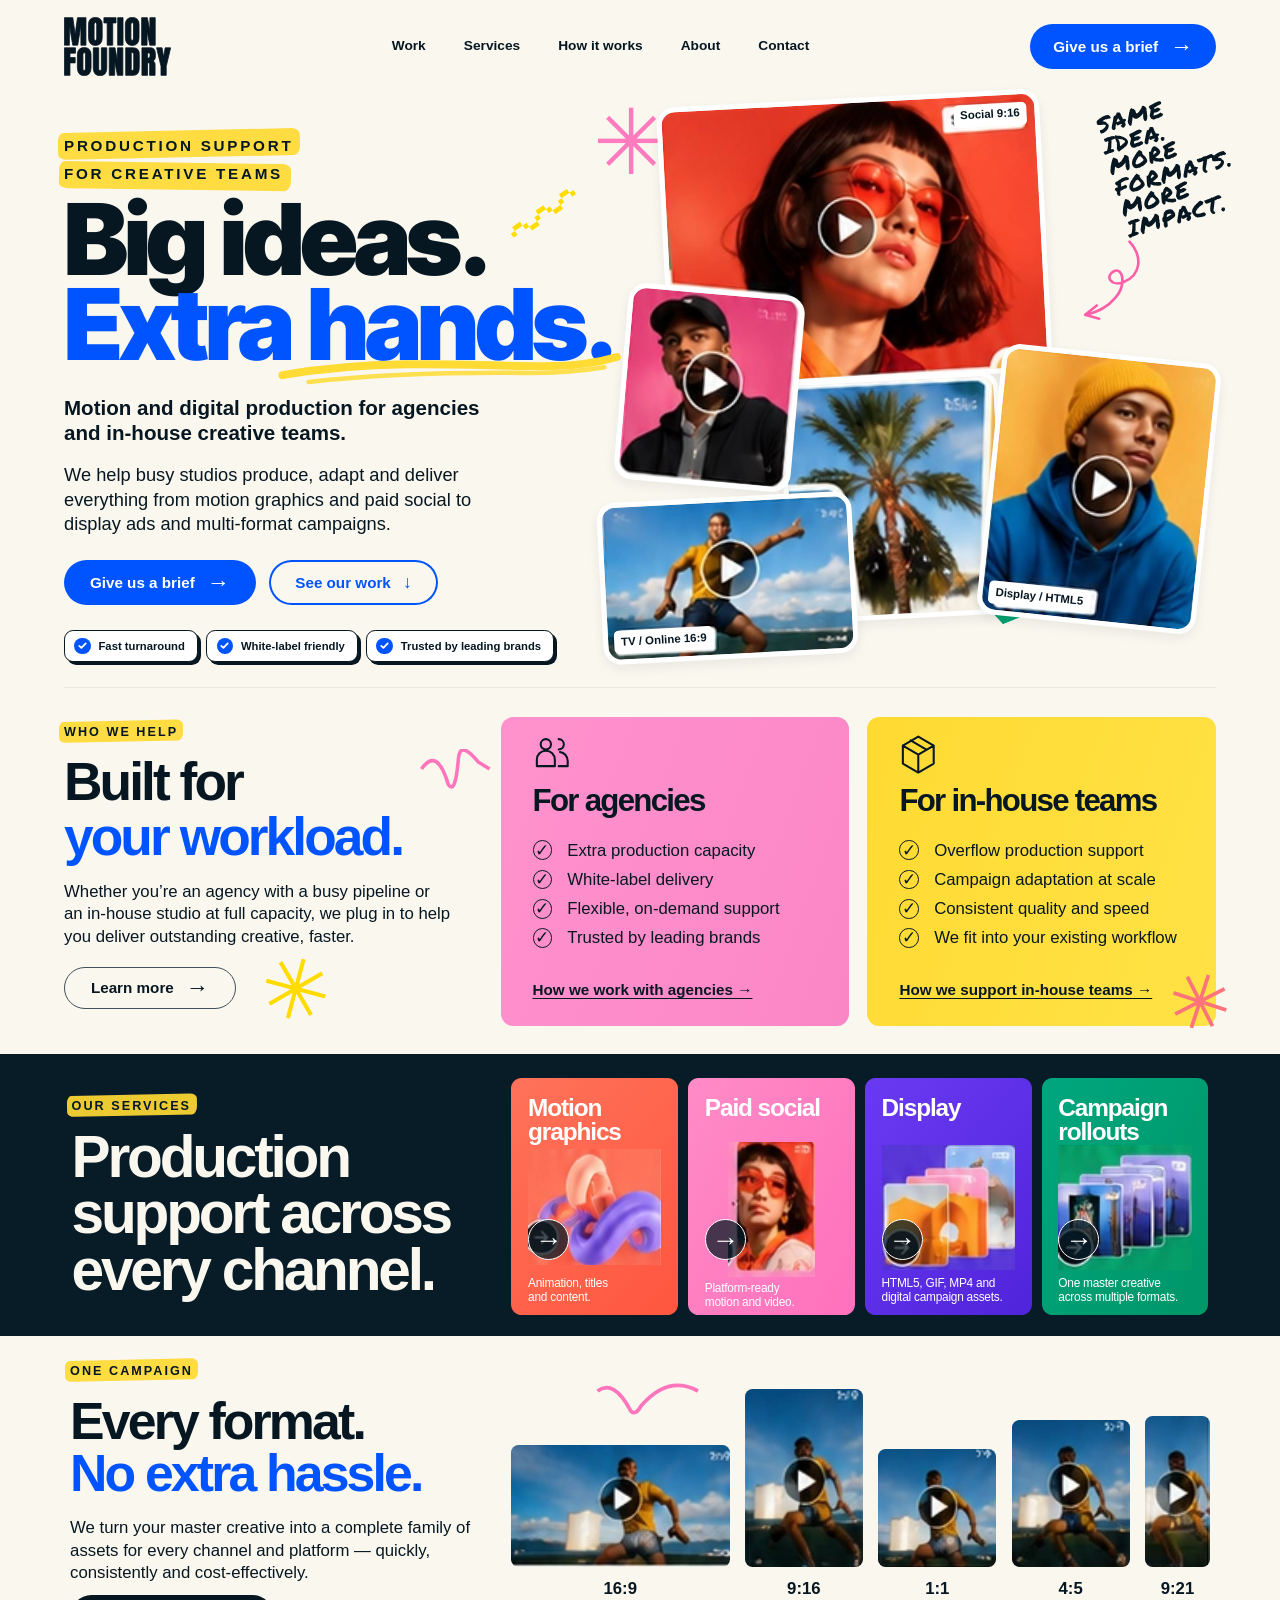
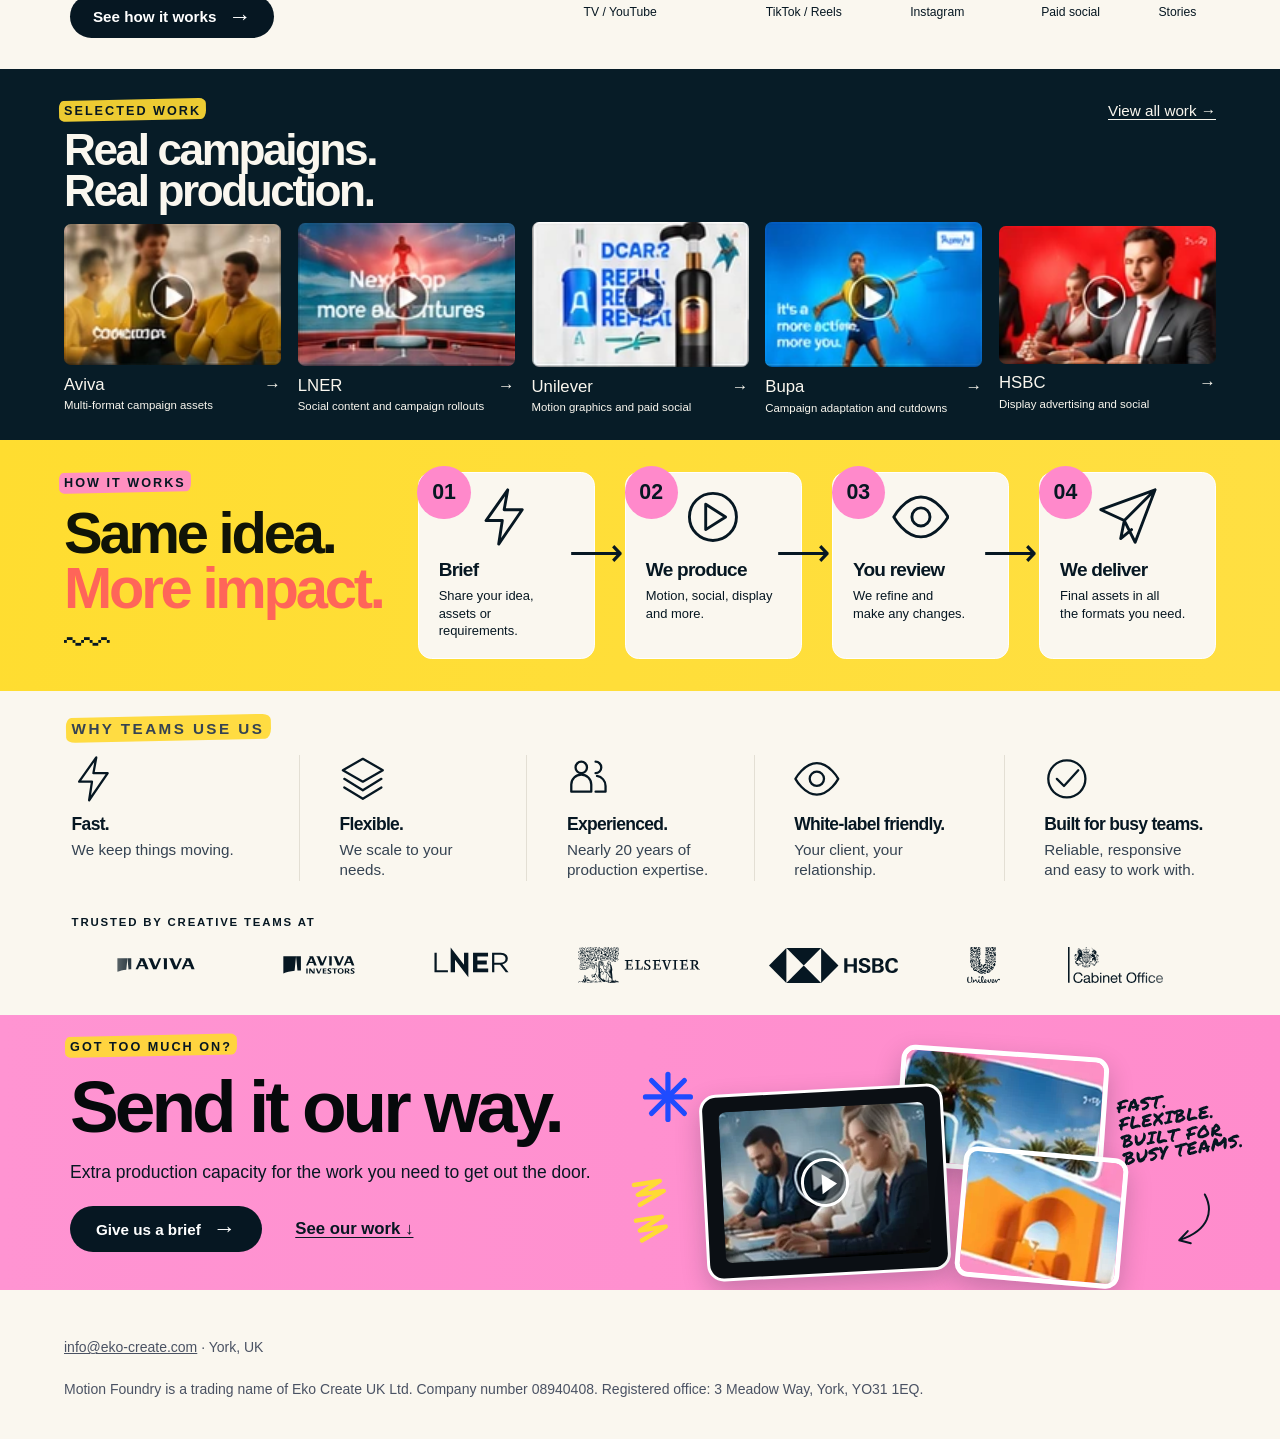
==== commit d59dee90: "'Got too much on?' eyebrow: brand-yellow highlighter Co-Authored-By: Claude Opus 5.5 <noreply@anthro" ====
--- a/index.html
+++ b/index.html
@@ -11,7 +11,7 @@
 <section class="workflow" id="how"><div class="wrap how"><div><p class="eyebrow"><span class="hl-pen hl-pink">How it works</span></p><h2>Same idea.<br><em>More impact.</em></h2><span class="little-doodle" aria-hidden="true">〰</span></div><ol class="steps"><li><b>01</b><span class="step-icon"><svg viewBox="0 0 32 32" fill="none" stroke="currentColor" stroke-width="1.6" stroke-linecap="round" stroke-linejoin="round" aria-hidden="true"><path d="m17 1-12 17h9l-2 13 13-19h-10Z"/></svg></span><h3>Brief</h3><p>Share your idea,<br>assets or requirements.</p></li><li><b>02</b><span class="step-icon"><svg viewBox="0 0 32 32" fill="none" stroke="currentColor" stroke-width="1.6" stroke-linecap="round" stroke-linejoin="round" aria-hidden="true"><circle cx="16" cy="16" r="13"/><path d="m12 9 11 7-11 7Z"/></svg></span><h3>We produce</h3><p>Motion, social, display<br>and more.</p></li><li><b>03</b><span class="step-icon"><svg viewBox="0 0 32 32" fill="none" stroke="currentColor" stroke-width="1.6" stroke-linecap="round" stroke-linejoin="round" aria-hidden="true"><path d="M1 16S7 5 16 5s15 11 15 11-6 11-15 11S1 16 1 16Z"/><circle cx="16" cy="16" r="5"/></svg></span><h3>You review</h3><p>We refine and<br>make any changes.</p></li><li><b>04</b><span class="step-icon"><svg viewBox="0 0 32 32" fill="none" stroke="currentColor" stroke-width="1.6" stroke-linecap="round" stroke-linejoin="round" aria-hidden="true"><path d="M1 12 31 1 20 30l-6-12Z M14 18 31 1 M14 18l-2 10 6-5"/></svg></span><h3>We deliver</h3><p>Final assets in all<br>the formats you need.</p></li></ol></div></section>
 <section class="wrap proof" id="about"><p class="eyebrow"><span class="hl-pen">Why teams use us</span></p><ul><li><span class="proof-icon"><svg viewBox="0 0 32 32" fill="none" stroke="currentColor" stroke-width="1.6" stroke-linecap="round" stroke-linejoin="round" aria-hidden="true"><path d="m17 1-12 17h9l-2 13 13-19h-10Z"/></svg></span><h3>Fast.</h3><p>We keep things moving.</p></li><li><span class="proof-icon"><svg viewBox="0 0 32 32" fill="none" stroke="currentColor" stroke-width="1.6" stroke-linecap="round" stroke-linejoin="round" aria-hidden="true"><path d="m16 2 14 8-14 8-14-8Z M3 16l13 8 13-8 M3 22l13 8 13-8"/></svg></span><h3>Flexible.</h3><p>We scale to your needs.</p></li><li><span class="proof-icon"><svg viewBox="0 0 32 32" fill="none" stroke="currentColor" stroke-width="1.6" stroke-linecap="round" stroke-linejoin="round" aria-hidden="true"><circle cx="10" cy="8" r="4"/><path d="M3 25v-5a7 7 0 0 1 14 0v5H3Z M20 4a4 4 0 0 1 0 8 M21 14a7 7 0 0 1 6 7v4h-7"/></svg></span><h3>Experienced.</h3><p>Nearly 20 years of<br>production expertise.</p></li><li><span class="proof-icon"><svg viewBox="0 0 32 32" fill="none" stroke="currentColor" stroke-width="1.6" stroke-linecap="round" stroke-linejoin="round" aria-hidden="true"><path d="M1 16S7 5 16 5s15 11 15 11-6 11-15 11S1 16 1 16Z"/><circle cx="16" cy="16" r="5"/></svg></span><h3>White-label friendly.</h3><p>Your client, your relationship.</p></li><li><span class="proof-icon"><svg viewBox="0 0 32 32" fill="none" stroke="currentColor" stroke-width="1.6" stroke-linecap="round" stroke-linejoin="round" aria-hidden="true"><circle cx="16" cy="16" r="13"/><path d="m9 16 5 5 10-11"/></svg></span><h3>Built for busy teams.</h3><p>Reliable, responsive<br>and easy to work with.</p></li></ul></section>
 <section class="wrap clients"><p class="eyebrow">Trusted by creative teams at</p><div class="logo-marquee"><div class="logo-track"><ul class="client-logos"><li><img src="./assets/logos/aviva.svg" alt="Aviva" loading="lazy" decoding="async"></li><li><img src="./assets/logos/aviva-investors.svg" alt="Aviva Investors" loading="lazy" decoding="async"></li><li><img src="./assets/logos/lner.svg" alt="LNER" loading="lazy" decoding="async"></li><li><img src="./assets/logos/elsevier.svg" alt="Elsevier" loading="lazy" decoding="async"></li><li><img src="./assets/logos/hsbc.svg" alt="HSBC" loading="lazy" decoding="async"></li><li><img src="./assets/logos/unilever.svg" alt="Unilever" loading="lazy" decoding="async"></li><li><img src="./assets/logos/cabinet-office.svg" alt="Cabinet Office" loading="lazy" decoding="async"></li><li><img src="./assets/logos/aberdeen.svg" alt="Aberdeen" loading="lazy" decoding="async"></li><li><img src="./assets/logos/your-move.svg" alt="Your Move" loading="lazy" decoding="async"></li><li><img src="./assets/logos/heineken.svg" alt="Heineken" loading="lazy" decoding="async"></li><li><img src="./assets/logos/bupa.svg" alt="Bupa" loading="lazy" decoding="async"></li><li><img src="./assets/logos/british-gas.svg" alt="British Gas" loading="lazy" decoding="async"></li><li><img src="./assets/logos/jensten.svg" alt="Jensten" loading="lazy" decoding="async"></li></ul><ul class="client-logos" aria-hidden="true"><li><img src="./assets/logos/aviva.svg" alt="" loading="lazy" decoding="async"></li><li><img src="./assets/logos/aviva-investors.svg" alt="" loading="lazy" decoding="async"></li><li><img src="./assets/logos/lner.svg" alt="" loading="lazy" decoding="async"></li><li><img src="./assets/logos/elsevier.svg" alt="" loading="lazy" decoding="async"></li><li><img src="./assets/logos/hsbc.svg" alt="" loading="lazy" decoding="async"></li><li><img src="./assets/logos/unilever.svg" alt="" loading="lazy" decoding="async"></li><li><img src="./assets/logos/cabinet-office.svg" alt="" loading="lazy" decoding="async"></li><li><img src="./assets/logos/aberdeen.svg" alt="" loading="lazy" decoding="async"></li><li><img src="./assets/logos/your-move.svg" alt="" loading="lazy" decoding="async"></li><li><img src="./assets/logos/heineken.svg" alt="" loading="lazy" decoding="async"></li><li><img src="./assets/logos/bupa.svg" alt="" loading="lazy" decoding="async"></li><li><img src="./assets/logos/british-gas.svg" alt="" loading="lazy" decoding="async"></li><li><img src="./assets/logos/jensten.svg" alt="" loading="lazy" decoding="async"></li></ul></div></div></section>
-<section class="closing" id="contact"><div class="wrap closing-inner"><div><p class="eyebrow">Got too much on?</p><h2>Send it our way.</h2><p>Extra production capacity for the work you need to get out the door.</p><div class="actions"><button class="button navy" data-brief>Give us a brief <span>→</span></button><a class="text-link" href="#work">See our work ↓</a></div></div><div class="closing-art cl-art"><svg class="cl-star" viewBox="0 0 60 60" aria-hidden="true" focusable="false"><g stroke="#1f4bff" stroke-width="6" stroke-linecap="round"><path d="M30 4V56"/><path d="M4 30H56"/><path d="M11 11L49 49"/><path d="M49 11L11 49"/></g></svg><svg class="cl-zig" viewBox="0 0 40 70" aria-hidden="true" focusable="false"><g fill="none" stroke="#ffdb34" stroke-width="4.5" stroke-linecap="round" stroke-linejoin="round"><path d="M4 8L30 4L8 18L34 14L10 28"/><path d="M6 44L32 40L10 54L36 50L12 64"/></g></svg><figure class="cl-frame cl-tablet"><img src="./assets/closing-team.webp" alt="A creative team reviewing work on screen" loading="lazy" decoding="async"><span class="cl-play" aria-hidden="true"></span></figure><figure class="cl-frame cl-palms"><img src="./assets/closing-palms.webp" alt="Palm tree campaign imagery" loading="lazy" decoding="async"></figure><figure class="cl-frame cl-arch"><img src="./assets/closing-arch.webp" alt="Bright orange arch display artwork" loading="lazy" decoding="async"></figure><p class="cl-note"><span class="visually-hidden">Fast. Flexible. Built for busy teams.</span><svg class="note-svg" xmlns="http://www.w3.org/2000/svg" viewBox="-6 -6 735 420" fill="currentColor" aria-hidden="true" focusable="false"><path transform="translate(0 90) rotate(-2)" d="M4 -20Q1 -21 0 -25Q-2 -28 -2 -30Q-2 -33 -1 -34Q0 -35 1 -36Q3 -37 4 -37Q5 -38 7 -38L8 -38Q9 -37 9 -37Q10 -36 10 -36Q11 -36 11 -37Q12 -38 12 -39Q12 -40 13 -41Q13 -42 14 -43Q14 -44 14 -45Q14 -45 14 -46Q14 -46 13 -46Q13 -46 12 -46Q12 -46 12 -47Q12 -47 11 -47Q10 -48 9 -48Q9 -49 8 -50Q8 -51 8 -51Q7 -52 7 -52L5 -53L6 -54Q6 -55 6 -55Q6 -55 6 -56Q6 -57 6 -58L6 -59Q7 -60 7 -60L8 -61Q10 -62 13 -63Q15 -63 17 -64Q19 -65 22 -66Q24 -67 26 -67Q27 -68 28 -68Q29 -68 30 -68Q31 -68 31 -68Q32 -68 32 -69Q34 -69 35 -70Q38 -71 43 -72Q48 -73 54 -73L56 -73Q56 -73 57 -73Q58 -73 58 -73Q63 -73 65 -70Q66 -70 67 -69Q67 -68 68 -68Q69 -67 69 -67Q69 -66 70 -66L70 -65Q71 -63 71 -61Q70 -60 70 -59Q69 -59 68 -59L67 -58Q66 -58 65 -58Q64 -58 64 -58Q61 -58 57 -58Q53 -58 49 -57Q45 -57 41 -56Q37 -55 34 -54Q34 -53 32 -53Q32 -52 32 -52Q32 -51 32 -51Q31 -50 31 -49Q31 -49 31 -48Q31 -48 31 -47Q29 -45 29 -41L29 -40Q28 -40 28 -39Q28 -38 28 -38L28 -36Q30 -37 32 -37Q34 -37 36 -37Q39 -38 42 -38Q44 -39 47 -39H51L50 -38L51 -38L51 -36Q52 -36 52 -36Q52 -35 53 -35L53 -34Q54 -34 54 -33Q54 -33 55 -32L54 -31L50 -25L49 -24L48 -24Q46 -24 45 -24Q44 -24 43 -23Q42 -23 41 -23Q39 -23 37 -23Q36 -22 34 -22Q32 -22 30 -21Q28 -21 26 -20Q25 -20 25 -20Q25 -20 25 -20Q24 -20 23 -20Q22 -20 21 -20Q20 -19 20 -19Q20 -18 20 -17Q19 -17 19 -16Q19 -15 18 -15L18 -13Q17 -13 17 -13Q17 -13 17 -13Q17 -12 17 -11Q17 -11 17 -10Q17 -10 16 -9Q16 -9 16 -9Q17 -7 17 -5Q16 -3 15 -1Q14 0 13 1Q11 1 10 1Q10 0 9 0Q8 0 8 0Q8 0 7 0L6 -1Q6 -2 5 -3Q5 -3 4 -4Q4 -4 3 -5Q3 -6 3 -7Q2 -10 2 -12Q3 -15 4 -17Q4 -18 4 -18Q4 -19 4 -20ZM59 -9 60 -10 60 -12Q63 -18 65 -24Q68 -29 71 -35Q72 -37 73 -39Q74 -41 74 -42Q74 -43 74 -43Q74 -44 75 -44Q76 -46 77 -48Q78 -49 78 -51Q79 -53 80 -55Q81 -57 83 -59L83 -60L85 -60Q85 -60 85 -60Q86 -60 87 -60L88 -60Q92 -61 94 -64Q96 -67 99 -71L100 -72L102 -71Q102 -71 103 -71Q104 -71 106 -70Q108 -70 110 -69Q112 -68 113 -67L113 -67Q113 -65 113 -65Q114 -64 114 -63Q114 -61 114 -59Q115 -57 115 -54Q115 -52 116 -50Q116 -48 117 -46Q117 -44 118 -41Q118 -38 119 -36Q120 -36 120 -36Q122 -36 123 -37L124 -37L125 -35Q125 -35 125 -35Q126 -35 126 -34Q128 -34 128 -34Q129 -33 129 -33Q130 -32 130 -32Q130 -32 130 -32L132 -31L131 -29Q130 -27 128 -25Q126 -23 123 -22Q123 -21 123 -21Q123 -20 124 -19Q124 -17 124 -15Q124 -13 124 -11Q123 -8 122 -6Q121 -4 119 -3Q117 -1 115 0Q112 1 110 1Q109 1 108 0Q107 0 107 -1Q106 -1 106 -1L104 -2L105 -3Q105 -4 105 -5Q104 -5 103 -6Q103 -7 103 -7Q102 -7 102 -8L100 -10L103 -11Q106 -12 107 -13Q108 -14 108 -17Q105 -18 104 -17Q102 -17 101 -17Q98 -16 96 -16Q94 -15 92 -15Q90 -15 88 -15L87 -16L87 -17Q87 -17 86 -17Q86 -17 86 -17Q86 -18 85 -19Q84 -20 85 -21Q84 -23 84 -24Q83 -23 83 -22Q83 -21 83 -21L82 -20L81 -19Q81 -19 81 -19Q81 -18 81 -18L81 -17L80 -16Q80 -16 80 -16Q79 -16 79 -15Q79 -14 79 -13Q78 -12 78 -11Q77 -10 77 -8Q76 -7 76 -5L76 -4Q76 -3 75 -3Q74 -3 73 -2Q72 -2 72 -1L72 0L70 0Q69 0 69 0Q68 0 67 0L66 0Q65 -1 64 -1Q63 -2 62 -3L62 -3Q61 -4 61 -5Q61 -5 61 -6Q61 -7 60 -8ZM90 -35Q89 -33 87 -31Q88 -31 89 -31Q89 -31 90 -31Q94 -31 96 -31Q99 -32 103 -32Q102 -36 101 -40Q100 -43 99 -47L99 -46Q96 -44 94 -41Q92 -38 90 -35ZM137 -44Q137 -46 137 -46Q137 -47 137 -48Q137 -50 137 -51Q138 -52 137 -53Q138 -56 140 -58Q142 -59 144 -61Q146 -62 149 -63Q151 -63 153 -64Q153 -64 153 -64Q152 -64 152 -65Q158 -66 163 -68Q168 -70 174 -71Q179 -73 185 -73Q191 -73 198 -71Q198 -70 199 -69Q199 -68 200 -67Q201 -66 201 -65Q202 -64 202 -63Q203 -62 204 -61Q205 -59 204 -57Q203 -57 202 -56Q201 -55 200 -54Q195 -55 191 -55Q186 -55 183 -54Q182 -56 180 -56Q179 -56 177 -55Q176 -55 174 -54Q172 -54 171 -54Q170 -53 168 -53Q166 -52 165 -52Q164 -52 165 -51Q165 -51 165 -51Q166 -50 167 -49Q168 -49 169 -49Q170 -49 171 -48Q172 -47 173 -46Q174 -46 176 -45Q177 -45 178 -43Q179 -42 179 -41Q179 -40 179 -38Q180 -38 180 -38Q181 -38 181 -37Q182 -36 183 -34Q184 -33 185 -31Q185 -28 185 -25Q186 -23 185 -21Q183 -17 180 -13Q177 -10 173 -7Q169 -4 164 -3Q160 -1 156 1Q155 0 155 1Q154 1 155 0Q154 1 153 1Q151 1 150 1Q149 1 148 1Q146 1 145 1Q144 0 143 0Q143 -1 142 -2Q142 -2 142 -3Q142 -4 142 -4Q142 -4 142 -4Q142 -4 142 -4Q142 -5 142 -5Q142 -5 142 -5Q142 -5 141 -6Q141 -6 141 -6Q142 -7 142 -8Q141 -9 141 -11Q141 -12 142 -13Q142 -14 143 -15Q147 -15 151 -15Q154 -16 158 -17Q161 -19 164 -20Q166 -22 169 -23Q170 -24 170 -25Q171 -26 171 -26Q172 -27 173 -28Q173 -29 174 -30Q174 -30 174 -30Q174 -30 173 -31Q173 -31 173 -31Q173 -31 173 -31Q172 -32 172 -32Q172 -32 172 -32Q169 -33 166 -34Q164 -35 162 -36Q160 -35 159 -35Q158 -36 156 -36Q152 -36 149 -37Q145 -38 142 -39Q141 -40 141 -40Q141 -41 140 -40Q139 -41 138 -42Q138 -43 137 -44ZM200 -55Q199 -56 199 -56Q199 -57 199 -58Q198 -59 198 -60Q197 -62 197 -64Q198 -65 198 -65Q198 -66 198 -66L199 -68H200Q201 -67 202 -67Q203 -67 204 -67Q207 -67 211 -68Q215 -68 219 -68Q224 -69 229 -69Q229 -70 229 -71Q230 -71 230 -71L231 -72Q233 -72 234 -71Q235 -71 235 -70Q238 -70 241 -71Q243 -71 246 -71Q250 -72 254 -72Q258 -73 262 -73Q263 -73 265 -73Q266 -73 268 -73L269 -72Q269 -71 270 -70Q270 -70 271 -69Q273 -68 274 -66Q275 -65 275 -61L275 -60Q274 -60 274 -59L273 -58H272Q271 -58 270 -58Q270 -58 269 -58Q269 -57 268 -57Q268 -57 267 -57Q266 -57 265 -57Q265 -57 264 -57Q261 -57 258 -57Q254 -56 251 -56Q249 -55 246 -55Q244 -55 243 -55Q242 -52 241 -50Q240 -48 239 -46Q238 -44 237 -42Q237 -40 236 -38Q235 -36 234 -35Q233 -33 233 -31Q231 -29 231 -27Q230 -25 230 -24L229 -22Q229 -22 228 -21Q228 -21 228 -21Q228 -19 227 -18Q227 -18 227 -17Q226 -17 227 -16Q226 -15 226 -15Q226 -14 226 -13Q226 -13 226 -12Q225 -12 225 -11Q225 -10 225 -10Q226 -10 226 -9Q226 -9 227 -8Q227 -8 227 -8Q227 -8 228 -8Q228 -7 229 -7L230 -6Q231 -2 229 0Q227 2 223 2L222 2Q221 1 221 1Q220 1 219 0Q219 0 218 0Q218 -1 218 -1Q218 -1 217 -1Q216 -1 216 -2L215 -2Q215 -3 215 -4Q214 -5 214 -6Q213 -7 213 -9Q213 -10 212 -11Q212 -11 212 -12Q211 -19 213 -24Q214 -28 216 -33Q217 -35 218 -37Q219 -40 220 -42L221 -43Q221 -44 221 -44Q221 -45 222 -47Q222 -48 223 -49Q223 -50 224 -51Q224 -51 224 -52Q224 -52 223 -52Q222 -52 222 -52Q221 -52 219 -52Q219 -52 218 -52Q217 -51 217 -51Q216 -51 215 -51H214H213Q212 -51 211 -51Q210 -51 209 -51Q209 -51 208 -51H207H206Q205 -51 204 -51Q203 -51 202 -52L202 -53Q201 -54 201 -54L200 -54ZM276 -12Q277 -11 277 -10Q277 -9 277 -9Q277 -8 276 -7Q276 -6 276 -5Q275 -4 275 -4Q275 -4 275 -4Q275 -4 275 -4Q275 -3 275 -3L275 -2Q274 -1 274 0Q273 0 272 0Q272 0 272 1Q271 1 271 1L271 2L270 2Q268 3 267 3H266Q264 2 264 1Q263 0 262 0Q261 -1 261 -2Q261 -3 261 -3Q261 -5 260 -5L259 -6L260 -7L259 -9Q260 -10 261 -10Q262 -11 262 -11Q262 -12 263 -12Q263 -13 264 -15L265 -16L266 -15Q267 -15 268 -15Q270 -14 270 -14Q272 -14 274 -13Q275 -13 276 -12Z"/><path transform="translate(4 190) rotate(-3)" d="M4 -20Q1 -21 0 -25Q-2 -28 -2 -30Q-2 -33 -1 -34Q0 -35 1 -36Q3 -37 4 -37Q5 -38 7 -38L8 -38Q9 -37 9 -37Q10 -36 10 -36Q11 -36 11 -37Q12 -38 12 -39Q12 -40 13 -41Q13 -42 14 -43Q14 -44 14 -45Q14 -45 14 -46Q14 -46 13 -46Q13 -46 12 -46Q12 -46 12 -47Q12 -47 11 -47Q10 -48 9 -48Q9 -49 8 -50Q8 -51 8 -51Q7 -52 7 -52L5 -53L6 -54Q6 -55 6 -55Q6 -55 6 -56Q6 -57 6 -58L6 -59Q7 -60 7 -60L8 -61Q10 -62 13 -63Q15 -63 17 -64Q19 -65 22 -66Q24 -67 26 -67Q27 -68 28 -68Q29 -68 30 -68Q31 -68 31 -68Q32 -68 32 -69Q34 -69 35 -70Q38 -71 43 -72Q48 -73 54 -73L56 -73Q56 -73 57 -73Q58 -73 58 -73Q63 -73 65 -70Q66 -70 67 -69Q67 -68 68 -68Q69 -67 69 -67Q69 -66 70 -66L70 -65Q71 -63 71 -61Q70 -60 70 -59Q69 -59 68 -59L67 -58Q66 -58 65 -58Q64 -58 64 -58Q61 -58 57 -58Q53 -58 49 -57Q45 -57 41 -56Q37 -55 34 -54Q34 -53 32 -53Q32 -52 32 -52Q32 -51 32 -51Q31 -50 31 -49Q31 -49 31 -48Q31 -48 31 -47Q29 -45 29 -41L29 -40Q28 -40 28 -39Q28 -38 28 -38L28 -36Q30 -37 32 -37Q34 -37 36 -37Q39 -38 42 -38Q44 -39 47 -39H51L50 -38L51 -38L51 -36Q52 -36 52 -36Q52 -35 53 -35L53 -34Q54 -34 54 -33Q54 -33 55 -32L54 -31L50 -25L49 -24L48 -24Q46 -24 45 -24Q44 -24 43 -23Q42 -23 41 -23Q39 -23 37 -23Q36 -22 34 -22Q32 -22 30 -21Q28 -21 26 -20Q25 -20 25 -20Q25 -20 25 -20Q24 -20 23 -20Q22 -20 21 -20Q20 -19 20 -19Q20 -18 20 -17Q19 -17 19 -16Q19 -15 18 -15L18 -13Q17 -13 17 -13Q17 -13 17 -13Q17 -12 17 -11Q17 -11 17 -10Q17 -10 16 -9Q16 -9 16 -9Q17 -7 17 -5Q16 -3 15 -1Q14 0 13 1Q11 1 10 1Q10 0 9 0Q8 0 8 0Q8 0 7 0L6 -1Q6 -2 5 -3Q5 -3 4 -4Q4 -4 3 -5Q3 -6 3 -7Q2 -10 2 -12Q3 -15 4 -17Q4 -18 4 -18Q4 -19 4 -20ZM67 -4Q67 -4 66 -5Q66 -5 66 -6Q65 -8 64 -10Q63 -12 63 -14Q62 -17 63 -19Q63 -21 63 -23Q64 -24 64 -25Q64 -27 65 -29Q65 -31 66 -32Q66 -33 66 -34Q67 -36 67 -37Q67 -37 68 -37Q68 -37 68 -38Q69 -41 70 -44Q71 -47 72 -50Q74 -56 76 -61Q78 -66 79 -72Q80 -72 81 -73Q81 -73 81 -73Q81 -73 82 -73Q84 -72 87 -71Q89 -70 91 -70L93 -69Q94 -67 95 -65Q96 -64 96 -61Q95 -60 95 -60Q94 -58 94 -56Q93 -55 92 -53Q91 -51 91 -50Q90 -48 90 -45Q89 -45 89 -44Q89 -44 88 -43Q88 -42 88 -42Q88 -41 87 -41Q87 -38 86 -36Q85 -34 84 -32Q83 -29 82 -25Q81 -22 80 -18Q82 -18 83 -18Q84 -18 85 -17Q89 -19 93 -20Q97 -20 101 -20Q104 -20 107 -20Q108 -20 109 -20Q109 -20 110 -20Q110 -20 110 -20Q110 -20 111 -20Q112 -18 114 -18Q115 -17 116 -17Q118 -16 119 -16Q120 -15 121 -14L122 -9Q123 -8 123 -8Q123 -7 122 -6L123 -5Q121 -5 120 -4Q120 -4 119 -3Q118 -3 117 -3Q115 -3 113 -2Q110 -4 106 -4Q105 -4 104 -3Q102 -3 101 -3Q99 -3 98 -3Q96 -3 95 -3Q94 -2 93 -2Q93 -2 92 -2Q89 -1 85 0Q81 1 77 1Q72 1 68 -2Q68 -3 67 -3Q67 -3 67 -4ZM134 -3Q133 -4 133 -5Q133 -6 132 -7Q131 -8 131 -10Q131 -12 130 -14Q130 -16 130 -18Q130 -20 130 -22Q130 -23 131 -24Q131 -24 131 -25Q132 -26 132 -27Q132 -27 132 -28Q133 -28 133 -29Q133 -29 134 -29Q135 -31 135 -33Q136 -35 137 -37Q138 -38 139 -40Q140 -42 141 -44Q139 -46 138 -48Q137 -50 137 -51Q137 -53 136 -55Q136 -57 136 -59Q137 -61 138 -62Q140 -63 142 -64Q144 -64 146 -65Q149 -65 151 -66Q156 -67 160 -68Q164 -69 167 -70Q171 -70 174 -71Q178 -71 183 -72Q183 -72 184 -72Q184 -72 184 -72Q184 -71 185 -71Q185 -71 185 -71Q185 -72 185 -72Q185 -72 186 -72Q186 -72 186 -72Q187 -71 187 -72Q187 -72 187 -72Q188 -70 190 -69Q192 -68 194 -67Q194 -66 194 -65Q194 -65 194 -65Q194 -64 194 -64Q194 -63 194 -63Q192 -60 190 -58Q188 -57 186 -56Q184 -55 181 -55Q179 -55 176 -54Q174 -54 171 -53Q168 -52 166 -51Q165 -51 164 -51Q164 -51 163 -51Q162 -50 162 -50Q161 -50 160 -50Q159 -50 158 -49Q157 -49 156 -49Q156 -48 156 -47Q156 -46 156 -45Q161 -44 166 -45Q170 -45 175 -45Q175 -45 175 -45Q175 -45 175 -44Q176 -43 177 -43Q177 -42 178 -41Q179 -40 180 -40Q181 -39 182 -39Q183 -38 183 -37Q183 -36 182 -35Q180 -33 179 -32Q177 -31 175 -30Q173 -29 170 -28Q168 -27 165 -27Q165 -27 164 -27Q164 -27 164 -28Q163 -27 161 -27Q159 -28 158 -27Q157 -28 155 -28Q153 -28 152 -28Q150 -26 149 -23Q147 -20 146 -17Q150 -16 153 -16Q155 -17 158 -17Q160 -17 162 -17Q165 -18 169 -18Q171 -19 174 -19Q177 -20 180 -21Q181 -20 182 -19Q182 -19 183 -18Q184 -17 184 -16Q185 -16 186 -16Q187 -15 187 -15Q187 -14 187 -13Q187 -13 187 -13Q188 -12 189 -12Q187 -8 184 -6Q182 -4 179 -3Q176 -2 173 -2Q169 -1 165 0Q164 0 163 0Q162 -1 162 -1Q159 0 155 0Q151 1 147 1Q144 1 140 0Q137 -1 134 -3ZM201 3Q197 0 195 -4Q193 -8 195 -12Q195 -15 196 -18Q197 -21 199 -23Q201 -26 203 -28Q206 -30 208 -32Q208 -33 209 -34Q210 -35 211 -36Q212 -37 213 -38Q214 -39 215 -40Q215 -41 214 -43Q213 -44 212 -45Q211 -47 210 -48Q208 -49 208 -51Q207 -51 207 -51Q206 -51 206 -51Q206 -53 205 -55Q204 -56 203 -58Q204 -59 204 -61Q204 -63 204 -65Q204 -66 204 -67Q204 -67 205 -68Q205 -69 205 -70Q205 -71 205 -71Q207 -71 208 -71Q209 -71 210 -70Q211 -70 212 -70Q213 -69 214 -70Q214 -69 214 -69Q214 -69 214 -69Q214 -68 215 -68Q215 -68 215 -68Q217 -67 219 -65Q221 -63 223 -61Q225 -59 227 -56Q229 -54 229 -53Q232 -54 235 -57Q239 -59 242 -62Q246 -64 249 -67Q253 -69 256 -70Q258 -70 259 -68Q260 -67 261 -65Q262 -64 263 -62Q263 -61 264 -60Q263 -58 262 -56Q261 -55 261 -53Q258 -52 255 -50Q252 -48 247 -45Q243 -42 237 -36Q238 -35 239 -33Q240 -32 241 -31Q241 -29 242 -28Q243 -28 243 -27Q244 -25 245 -24Q245 -23 246 -22Q247 -21 248 -21Q249 -19 249 -17Q250 -16 250 -14Q251 -13 251 -12Q252 -10 251 -9Q251 -6 249 -4Q248 -3 247 -1Q246 0 245 0Q244 0 243 1L236 -4Q235 -10 231 -15Q228 -20 225 -24Q220 -21 216 -16Q212 -12 208 -7Q208 -4 208 -3Q207 -1 206 0Q205 1 204 2Q203 3 201 3ZM263 1Q262 0 261 -1Q260 -2 260 -4Q259 -6 259 -7Q259 -9 258 -11Q258 -12 259 -13Q259 -13 260 -14Q262 -14 264 -14Q266 -14 268 -15Q270 -15 271 -15Q273 -16 275 -16Q277 -19 278 -21Q279 -24 280 -27Q281 -29 282 -31Q283 -33 284 -35Q285 -37 285 -39Q286 -41 286 -43Q287 -46 288 -49Q289 -52 290 -56Q286 -56 284 -55Q282 -55 281 -54Q279 -54 277 -55Q276 -56 276 -57Q275 -58 274 -59Q274 -60 273 -61Q274 -62 274 -64Q273 -66 272 -67Q273 -67 274 -68Q274 -69 274 -70Q275 -70 277 -70Q279 -70 281 -70Q283 -71 284 -71Q286 -71 287 -72Q292 -72 298 -72Q303 -72 308 -73Q310 -72 312 -72Q314 -72 317 -72Q319 -72 321 -71Q322 -70 323 -67Q325 -67 325 -66Q326 -66 326 -65Q326 -64 326 -63Q326 -62 326 -61Q325 -60 322 -59Q320 -58 317 -58Q314 -58 311 -57Q308 -57 305 -57Q305 -54 304 -50Q302 -45 301 -41Q300 -37 299 -34Q298 -30 298 -29Q297 -27 296 -26Q296 -24 295 -23Q295 -21 294 -20Q294 -19 293 -17H299Q300 -16 300 -16Q301 -15 302 -15Q303 -15 303 -14Q304 -14 304 -13Q306 -12 306 -11Q307 -10 306 -9Q306 -8 306 -7Q305 -6 304 -5Q303 -5 302 -4Q302 -4 301 -3Q298 -3 295 -3Q293 -3 290 -3Q290 -3 290 -2Q290 -2 290 -1Q287 -2 284 -2Q280 -2 277 -1Q274 -1 270 0Q267 1 263 1ZM325 -47Q321 -49 319 -52Q316 -55 314 -59Q315 -62 317 -63Q320 -65 322 -67Q325 -68 328 -69Q331 -69 334 -70Q334 -70 334 -70Q334 -70 335 -70Q338 -71 343 -72Q348 -73 353 -73Q353 -73 354 -73Q355 -73 357 -73Q358 -73 359 -73Q360 -73 360 -73Q361 -73 362 -73Q363 -72 364 -72Q365 -71 364 -72Q364 -72 365 -73Q366 -73 367 -72Q368 -71 369 -71Q369 -70 370 -69Q371 -69 372 -69Q373 -68 374 -67Q375 -66 376 -65Q377 -64 378 -63Q379 -62 379 -60Q379 -59 379 -59Q380 -59 380 -59Q380 -55 379 -53Q378 -50 376 -48Q374 -46 372 -44Q370 -42 368 -39Q369 -38 371 -37Q372 -35 374 -34Q375 -33 377 -32Q378 -30 379 -29Q379 -28 380 -28Q381 -27 381 -26Q382 -24 382 -23Q383 -22 383 -21Q383 -20 382 -20Q383 -19 383 -19Q383 -18 383 -17Q381 -15 380 -14Q379 -12 379 -12Q378 -12 378 -11Q378 -11 376 -10Q371 -6 366 -4Q360 -1 354 -1Q353 0 352 1Q352 1 350 1Q349 2 348 2Q347 2 345 2Q345 2 345 2Q345 1 344 1Q344 2 343 2Q342 2 341 2Q340 1 338 0Q337 -1 336 -1Q335 0 335 0Q334 1 333 2Q332 2 331 2Q330 1 330 2Q329 2 329 1Q328 1 328 0Q327 0 327 0Q326 -1 325 -1Q326 -2 325 -3Q325 -4 324 -4Q324 -5 323 -6Q323 -7 322 -9Q322 -9 322 -10Q322 -11 322 -11Q323 -12 323 -12Q323 -13 324 -13Q324 -14 323 -16Q324 -16 324 -17Q324 -18 325 -19Q325 -21 325 -22Q326 -23 327 -23Q326 -24 326 -24Q326 -24 326 -24Q328 -27 328 -29Q329 -30 329 -32Q329 -33 330 -35Q330 -37 331 -40Q331 -42 332 -43Q332 -45 333 -46Q333 -47 334 -49Q334 -50 333 -52Q332 -52 331 -51Q330 -50 330 -48Q329 -47 328 -48Q327 -48 325 -47ZM368 -28Q365 -30 362 -31Q359 -31 356 -31Q353 -30 350 -29Q348 -29 345 -28Q344 -25 343 -21Q341 -17 340 -13Q344 -14 347 -15Q349 -16 352 -17Q355 -18 358 -19Q360 -21 363 -22Q363 -23 364 -23Q365 -24 366 -25Q367 -25 368 -26Q369 -27 368 -28ZM362 -59Q356 -59 350 -58Q344 -57 340 -54Q342 -52 344 -51Q346 -50 347 -48Q352 -50 355 -52Q359 -55 362 -59ZM396 -4Q395 -4 395 -5Q395 -5 394 -6Q393 -8 392 -10Q391 -12 391 -14Q391 -17 391 -19Q391 -21 392 -23Q392 -24 392 -25Q393 -27 393 -29Q394 -31 395 -32Q394 -33 395 -34Q395 -36 396 -37Q396 -37 396 -37Q396 -37 396 -38Q397 -41 399 -44Q400 -47 401 -50Q403 -56 405 -61Q406 -66 408 -72Q409 -72 409 -73Q409 -73 410 -73Q410 -73 410 -73Q412 -72 415 -71Q418 -70 420 -70L422 -69Q423 -67 424 -65Q425 -64 424 -61Q424 -60 423 -60Q423 -58 422 -56Q421 -55 421 -53Q420 -51 419 -50Q419 -48 418 -45Q417 -45 417 -44Q417 -44 417 -43Q417 -42 416 -42Q416 -41 416 -41Q415 -38 414 -36Q414 -34 413 -32Q412 -29 410 -25Q409 -22 409 -18Q410 -18 411 -18Q412 -18 414 -17Q417 -19 421 -20Q425 -20 429 -20Q433 -20 436 -20Q437 -20 437 -20Q437 -20 438 -20Q438 -20 439 -20Q439 -20 439 -20Q441 -18 442 -18Q443 -17 445 -17Q446 -16 447 -16Q449 -15 450 -14L451 -9Q451 -8 451 -8Q451 -7 451 -6L451 -5Q449 -5 449 -4Q448 -4 447 -3Q446 -3 445 -3Q443 -3 441 -2Q438 -4 435 -4Q433 -4 432 -3Q431 -3 429 -3Q428 -3 426 -3Q425 -3 423 -3Q422 -2 422 -2Q421 -2 421 -2Q417 -1 414 0Q410 1 406 1Q400 1 397 -2Q396 -3 396 -3Q396 -3 396 -4ZM463 -3Q462 -4 462 -5Q461 -6 460 -7Q460 -8 459 -10Q459 -12 459 -14Q458 -16 458 -18Q458 -20 458 -22Q459 -23 459 -24Q460 -24 460 -25Q460 -26 461 -27Q461 -27 461 -28Q461 -28 461 -29Q462 -29 462 -29Q463 -31 464 -33Q465 -35 466 -37Q466 -38 467 -40Q468 -42 469 -44Q467 -46 467 -48Q466 -50 466 -51Q465 -53 465 -55Q465 -57 464 -59Q465 -61 467 -62Q469 -63 471 -64Q473 -64 475 -65Q477 -65 480 -66Q485 -67 488 -68Q492 -69 496 -70Q499 -70 503 -71Q507 -71 512 -72Q512 -72 512 -72Q512 -72 513 -72Q513 -71 514 -71Q514 -71 514 -71Q514 -72 514 -72Q514 -72 514 -72Q515 -72 515 -72Q515 -71 515 -72Q515 -72 515 -72Q516 -70 518 -69Q520 -68 522 -67Q523 -66 522 -65Q522 -65 522 -65Q522 -64 522 -64Q522 -63 522 -63Q521 -60 519 -58Q517 -57 515 -56Q512 -55 510 -55Q507 -55 505 -54Q502 -54 500 -53Q497 -52 494 -51Q494 -51 493 -51Q492 -51 492 -51Q491 -50 490 -50Q489 -50 488 -50Q487 -50 486 -49Q485 -49 484 -49Q485 -48 485 -47Q485 -46 485 -45Q489 -44 494 -45Q499 -45 504 -45Q504 -45 504 -45Q503 -45 503 -44Q504 -43 505 -43Q506 -42 507 -41Q508 -40 508 -40Q509 -39 511 -39Q511 -38 511 -37Q511 -36 511 -35Q509 -33 507 -32Q505 -31 503 -30Q501 -29 499 -28Q497 -27 494 -27Q493 -27 493 -27Q493 -27 492 -28Q491 -27 490 -27Q488 -28 487 -27Q486 -28 484 -28Q482 -28 481 -28Q479 -26 477 -23Q476 -20 474 -17Q478 -16 481 -16Q484 -17 486 -17Q488 -17 491 -17Q493 -18 497 -18Q499 -19 503 -19Q506 -20 509 -21Q510 -20 510 -19Q511 -19 512 -18Q512 -17 513 -16Q514 -16 515 -16Q515 -15 515 -15Q515 -14 516 -13Q516 -13 516 -13Q516 -12 517 -12Q515 -8 513 -6Q511 -4 508 -3Q505 -2 501 -2Q498 -1 493 0Q492 0 492 0Q491 -1 490 -1Q487 0 484 0Q480 1 476 1Q472 1 469 0Q465 -1 463 -3ZM538 -12Q538 -11 539 -10Q539 -9 539 -9Q538 -8 538 -7Q538 -6 538 -5Q537 -4 537 -4Q537 -4 537 -4Q537 -4 537 -4Q537 -3 537 -3L537 -2Q536 -1 536 0Q535 0 534 0Q534 0 534 1Q533 1 533 1L533 2L532 2Q530 3 529 3H528Q526 2 526 1Q525 0 524 0Q523 -1 523 -2Q523 -3 523 -3Q523 -5 522 -5L521 -6L522 -7L521 -9Q522 -10 523 -10Q523 -11 524 -11Q524 -12 525 -12Q525 -13 526 -15L527 -16L528 -15Q529 -15 530 -15Q531 -14 532 -14Q534 -14 536 -13Q537 -13 538 -12Z"/><path transform="translate(8 290) rotate(-2)" d="M8 -47Q4 -49 1 -52Q-1 -55 -3 -59Q-2 -62 0 -63Q2 -65 5 -67Q8 -68 11 -69Q14 -69 17 -70Q17 -70 17 -70Q17 -70 18 -70Q21 -71 26 -72Q30 -73 35 -73Q36 -73 37 -73Q38 -73 39 -73Q40 -73 41 -73Q42 -73 43 -73Q43 -73 45 -73Q46 -72 47 -72Q47 -71 47 -72Q47 -72 47 -73Q48 -73 49 -72Q50 -71 51 -71Q52 -70 53 -69Q54 -69 54 -69Q55 -68 56 -67Q58 -66 59 -65Q60 -64 61 -63Q61 -62 61 -60Q61 -59 62 -59Q62 -59 62 -59Q63 -55 61 -53Q60 -50 58 -48Q56 -46 54 -44Q52 -42 50 -39Q52 -38 53 -37Q55 -35 56 -34Q58 -33 59 -32Q61 -30 62 -29Q62 -28 63 -28Q63 -27 64 -26Q64 -24 65 -23Q65 -22 65 -21Q65 -20 65 -20Q66 -19 66 -19Q66 -18 66 -17Q63 -15 63 -14Q62 -12 62 -12Q61 -12 61 -11Q60 -11 59 -10Q54 -6 48 -4Q43 -1 37 -1Q36 0 35 1Q34 1 33 1Q32 2 31 2Q29 2 28 2Q28 2 28 2Q28 1 27 1Q27 2 26 2Q25 2 24 2Q22 1 21 0Q19 -1 18 -1Q18 0 17 0Q16 1 16 2Q14 2 14 2Q13 1 12 2Q12 2 11 1Q11 1 10 0Q10 0 10 0Q9 -1 8 -1Q8 -2 8 -3Q7 -4 6 -4Q7 -5 6 -6Q5 -7 5 -9Q5 -9 5 -10Q5 -11 5 -11Q5 -12 5 -12Q6 -13 6 -13Q6 -14 6 -16Q7 -16 7 -17Q7 -18 7 -19Q8 -21 8 -22Q8 -23 9 -23Q9 -24 9 -24Q9 -24 9 -24Q10 -27 11 -29Q11 -30 12 -32Q12 -33 12 -35Q13 -37 14 -40Q14 -42 14 -43Q15 -45 15 -46Q16 -47 16 -49Q17 -50 16 -52Q14 -52 14 -51Q13 -50 13 -48Q12 -47 11 -48Q9 -48 8 -47ZM51 -28Q47 -30 44 -31Q41 -31 38 -31Q36 -30 33 -29Q31 -29 28 -28Q27 -25 25 -21Q24 -17 23 -13Q26 -14 29 -15Q32 -16 35 -17Q38 -18 40 -19Q43 -21 46 -22Q46 -23 47 -23Q48 -24 49 -25Q50 -25 51 -26Q51 -27 51 -28ZM44 -59Q38 -59 32 -58Q26 -57 22 -54Q24 -52 27 -51Q29 -50 30 -48Q34 -50 38 -52Q41 -55 44 -59ZM80 -48Q79 -50 79 -50Q80 -52 80 -53Q81 -55 81 -57Q81 -58 81 -59Q81 -60 82 -61Q83 -62 84 -63Q85 -64 86 -65Q87 -65 88 -64Q88 -64 89 -62Q90 -61 91 -60Q91 -59 93 -58Q93 -57 94 -56Q94 -55 95 -54Q96 -52 96 -50Q97 -47 97 -46Q96 -43 95 -40Q95 -37 95 -34Q95 -31 95 -29Q95 -26 96 -24L96 -23L99 -23Q102 -24 105 -25Q108 -26 110 -27Q113 -29 115 -31Q117 -33 120 -36Q122 -38 124 -42Q126 -45 127 -49Q128 -53 129 -57Q129 -60 130 -63Q131 -64 132 -66L131 -68Q131 -68 131 -69Q131 -69 131 -69Q132 -72 135 -73Q136 -71 138 -70Q139 -69 141 -67Q141 -65 142 -63Q142 -61 143 -59Q143 -58 144 -56Q145 -54 145 -52Q144 -49 143 -47Q143 -44 142 -41L142 -40Q141 -37 139 -34Q137 -31 136 -28Q135 -28 135 -27Q135 -26 134 -25Q134 -25 134 -25Q133 -24 133 -24L131 -24L130 -21L129 -21L127 -20Q125 -16 123 -13Q120 -10 117 -8Q114 -6 110 -5Q106 -3 101 -1Q99 -1 98 -1Q96 -1 95 -1Q94 -1 92 -1Q91 -1 90 -2Q89 -2 88 -3Q88 -3 87 -3Q85 -4 84 -6Q83 -8 82 -10Q82 -11 81 -12Q81 -13 80 -14L82 -15L79 -18Q79 -18 79 -19Q78 -19 78 -19V-21Q78 -29 78 -36Q78 -43 79 -48ZM148 1Q146 0 146 -1Q145 -2 144 -4Q144 -6 143 -7Q143 -9 143 -11Q143 -12 143 -13Q144 -13 145 -14Q147 -14 149 -14Q151 -14 152 -15Q154 -15 156 -15Q158 -16 160 -16Q161 -19 162 -21Q164 -24 165 -27Q165 -29 166 -31Q167 -33 168 -35Q169 -37 170 -39Q170 -41 171 -43Q172 -46 173 -49Q174 -52 174 -56Q170 -56 168 -55Q166 -55 165 -54Q163 -54 162 -55Q161 -56 160 -57Q159 -58 159 -59Q158 -60 158 -61Q158 -62 158 -64Q158 -66 157 -67Q158 -67 158 -68Q158 -69 158 -70Q160 -70 162 -70Q163 -70 165 -70Q167 -71 169 -71Q170 -71 171 -72Q177 -72 182 -72Q188 -72 192 -73Q194 -72 196 -72Q199 -72 201 -72Q203 -72 205 -71Q207 -70 208 -67Q209 -67 210 -66Q210 -66 211 -65Q211 -64 211 -63Q211 -62 211 -61Q209 -60 207 -59Q204 -58 202 -58Q199 -58 196 -57Q193 -57 190 -57Q189 -54 188 -50Q187 -45 185 -41Q184 -37 183 -34Q182 -30 182 -29Q181 -27 181 -26Q180 -24 180 -23Q179 -21 179 -20Q178 -19 177 -17H184Q184 -16 185 -16Q185 -15 186 -15Q187 -15 188 -14Q188 -14 188 -13Q190 -12 191 -11Q191 -10 191 -9Q191 -8 190 -7Q189 -6 188 -5Q188 -5 187 -4Q186 -4 185 -3Q183 -3 180 -3Q177 -3 175 -3Q174 -3 174 -2Q174 -2 174 -1Q171 -2 168 -2Q165 -2 161 -1Q158 -1 155 0Q151 1 148 1ZM207 -4Q207 -4 207 -5Q206 -5 206 -6Q205 -8 204 -10Q203 -12 203 -14Q203 -17 203 -19Q203 -21 204 -23Q204 -24 204 -25Q204 -27 205 -29Q205 -31 206 -32Q206 -33 207 -34Q207 -36 208 -37Q208 -37 208 -37Q208 -37 208 -38Q209 -41 210 -44Q211 -47 212 -50Q214 -56 216 -61Q218 -66 220 -72Q220 -72 221 -73Q221 -73 221 -73Q222 -73 222 -73Q224 -72 227 -71Q230 -70 232 -70L233 -69Q235 -67 235 -65Q236 -64 236 -61Q235 -60 235 -60Q234 -58 234 -56Q233 -55 232 -53Q232 -51 231 -50Q230 -48 230 -45Q229 -45 229 -44Q229 -44 229 -43Q229 -42 228 -42Q228 -41 227 -41Q227 -38 226 -36Q225 -34 225 -32Q223 -29 222 -25Q221 -22 221 -18Q222 -18 223 -18Q224 -18 225 -17Q229 -19 233 -20Q237 -20 241 -20Q245 -20 248 -20Q249 -20 249 -20Q249 -20 250 -20Q250 -20 250 -20Q251 -20 251 -20Q253 -18 254 -18Q255 -17 257 -17Q258 -16 259 -16Q260 -15 261 -14L262 -9Q263 -8 263 -8Q263 -7 263 -6L263 -5Q261 -5 260 -4Q260 -4 259 -3Q258 -3 257 -3Q255 -3 253 -2Q250 -4 247 -4Q245 -4 244 -3Q242 -3 241 -3Q240 -3 238 -3Q237 -3 235 -3Q234 -2 233 -2Q233 -2 233 -2Q229 -1 225 0Q221 1 218 1Q212 1 208 -2Q208 -3 208 -3Q208 -3 207 -4ZM271 -55Q271 -56 271 -56Q271 -57 270 -58Q270 -59 269 -60Q269 -62 269 -64Q269 -65 270 -65Q270 -66 270 -66L270 -68H272Q273 -67 274 -67Q274 -67 275 -67Q279 -67 283 -68Q287 -68 291 -68Q295 -69 300 -69Q301 -70 301 -71Q301 -71 301 -71L303 -72Q305 -72 306 -71Q307 -71 307 -70Q310 -70 312 -71Q315 -71 318 -71Q322 -72 326 -72Q330 -73 333 -73Q335 -73 337 -73Q338 -73 339 -73L341 -72Q341 -71 341 -70Q342 -70 343 -69Q344 -68 346 -66Q347 -65 347 -61L346 -60Q346 -60 345 -59L344 -58H343Q342 -58 342 -58Q341 -58 341 -58Q340 -57 340 -57Q339 -57 339 -57Q338 -57 337 -57Q336 -57 336 -57Q333 -57 329 -57Q326 -56 323 -56Q320 -55 318 -55Q316 -55 314 -55Q313 -52 312 -50Q312 -48 311 -46Q310 -44 309 -42Q308 -40 308 -38Q307 -36 306 -35Q305 -33 304 -31Q303 -29 302 -27Q302 -25 301 -24L301 -22Q300 -22 300 -21Q300 -21 299 -21Q299 -19 299 -18Q299 -18 298 -17Q298 -17 298 -16Q298 -15 298 -15Q298 -14 298 -13Q297 -13 297 -12Q297 -12 297 -11Q297 -10 297 -10Q297 -10 298 -9Q298 -9 298 -8Q298 -8 299 -8Q299 -8 299 -8Q300 -7 301 -7L302 -6Q302 -2 301 0Q299 2 295 2L293 2Q293 1 293 1Q292 1 291 0Q291 0 290 0Q290 -1 290 -1Q289 -1 289 -1Q288 -1 287 -2L286 -2Q287 -3 287 -4Q286 -5 285 -6Q285 -7 285 -9Q284 -10 284 -11Q284 -11 283 -12Q283 -19 285 -24Q286 -28 288 -33Q289 -35 290 -37Q291 -40 291 -42L292 -43Q293 -44 293 -44Q293 -45 294 -47Q294 -48 295 -49Q295 -50 295 -51Q296 -51 296 -52Q295 -52 295 -52Q294 -52 294 -52Q292 -52 291 -52Q290 -52 290 -52Q289 -51 288 -51Q288 -51 287 -51H286H285Q283 -51 283 -51Q281 -51 281 -51Q281 -51 280 -51H279H278Q277 -51 276 -51Q275 -51 274 -52L273 -53Q273 -54 272 -54L271 -54ZM379 -20Q376 -21 375 -25Q373 -28 373 -30Q373 -33 374 -34Q375 -35 376 -36Q378 -37 379 -37Q380 -38 382 -38L383 -38Q383 -37 384 -37Q385 -36 385 -36Q386 -36 386 -37Q386 -38 387 -39Q387 -40 387 -41Q388 -42 388 -43Q388 -44 389 -45Q389 -45 389 -46Q388 -46 388 -46Q388 -46 387 -46Q387 -46 387 -47Q386 -47 386 -47Q385 -48 384 -48Q384 -49 383 -50Q383 -51 382 -51Q382 -52 381 -52L380 -53L381 -54Q381 -55 381 -55Q381 -55 381 -56Q380 -57 381 -58L381 -59Q382 -60 382 -60L383 -61Q385 -62 387 -63Q390 -63 392 -64Q394 -65 397 -66Q399 -67 401 -67Q402 -68 403 -68Q404 -68 405 -68Q405 -68 406 -68Q407 -68 407 -69Q408 -69 410 -70Q413 -71 418 -72Q423 -73 428 -73L431 -73Q431 -73 432 -73Q432 -73 433 -73Q438 -73 440 -70Q441 -70 441 -69Q442 -68 443 -68Q443 -67 444 -67Q444 -66 444 -66L445 -65Q446 -63 446 -61Q445 -60 444 -59Q444 -59 443 -59L442 -58Q440 -58 440 -58Q439 -58 438 -58Q435 -58 432 -58Q428 -58 424 -57Q420 -57 416 -56Q412 -55 409 -54Q408 -53 407 -53Q407 -52 406 -52Q406 -51 406 -51Q406 -50 406 -49Q406 -49 406 -48Q406 -48 406 -47Q404 -45 404 -41L403 -40Q403 -40 403 -39Q402 -38 403 -38L403 -36Q405 -37 407 -37Q409 -37 411 -37Q414 -38 416 -38Q419 -39 422 -39H426L425 -38L426 -38L426 -36Q426 -36 427 -36Q427 -35 427 -35L428 -34Q428 -34 429 -33Q429 -33 429 -32L429 -31L424 -25L424 -24L423 -24Q421 -24 419 -24Q419 -24 418 -23Q417 -23 416 -23Q414 -23 412 -23Q411 -22 409 -22Q407 -22 405 -21Q403 -21 401 -20Q400 -20 400 -20Q400 -20 399 -20Q398 -20 397 -20Q396 -20 396 -20Q395 -19 395 -19Q395 -18 394 -17Q394 -17 394 -16Q394 -15 393 -15L393 -13Q392 -13 392 -13Q392 -13 392 -13Q392 -12 392 -11Q392 -11 391 -10Q391 -10 391 -9Q391 -9 391 -9Q392 -7 392 -5Q391 -3 390 -1Q389 0 388 1Q386 1 385 1Q385 0 384 0Q383 0 383 0Q382 0 382 0L381 -1Q380 -2 380 -3Q380 -3 379 -4Q379 -4 378 -5Q378 -6 377 -7Q377 -10 377 -12Q378 -15 378 -17Q378 -18 379 -18Q379 -19 379 -20ZM460 0Q456 1 452 0Q449 -1 446 -3Q443 -5 441 -8Q439 -11 438 -14Q437 -21 438 -26Q440 -31 442 -36Q445 -41 448 -45Q452 -49 455 -52Q455 -52 456 -52Q456 -53 457 -53Q457 -54 457 -54Q458 -55 458 -55Q459 -56 459 -56Q460 -57 461 -57Q461 -58 462 -58Q463 -59 463 -60Q464 -60 465 -61Q466 -61 466 -62Q467 -62 468 -63Q468 -63 469 -64V-65Q471 -66 472 -67Q473 -68 475 -70Q476 -70 476 -70Q477 -70 478 -70Q479 -72 480 -73Q481 -74 482 -75Q484 -74 486 -74Q487 -73 489 -72Q489 -71 489 -70Q490 -70 490 -69Q491 -69 492 -68Q493 -67 493 -66Q493 -66 493 -67Q494 -67 494 -67Q494 -66 494 -65Q495 -65 495 -64Q495 -64 495 -64Q496 -63 496 -62Q495 -61 495 -60Q495 -59 493 -58Q493 -57 494 -57Q495 -57 495 -57Q495 -56 494 -55Q497 -50 499 -45Q502 -40 504 -36Q504 -34 505 -33Q505 -32 505 -31Q506 -29 506 -28Q507 -27 507 -25Q507 -24 507 -22Q507 -20 506 -18Q506 -17 505 -15Q504 -13 503 -13Q501 -11 499 -10Q496 -8 494 -7Q493 -6 491 -6Q490 -5 488 -5Q487 -4 485 -3Q483 -3 482 -2Q480 -1 478 -1Q476 -1 474 -1Q471 0 468 1Q464 1 460 0ZM461 -35Q460 -33 459 -31Q457 -29 456 -27Q455 -26 454 -23Q453 -21 453 -19Q455 -17 458 -17Q460 -16 463 -16Q466 -17 469 -17Q472 -18 474 -18Q474 -19 475 -19Q479 -19 482 -21Q486 -23 490 -25Q490 -26 491 -27Q492 -28 492 -29Q491 -30 491 -31Q491 -31 491 -33Q488 -36 487 -40Q485 -44 482 -48Q482 -48 482 -47Q481 -47 480 -47Q480 -46 479 -46Q479 -46 478 -46Q477 -46 477 -46Q476 -46 475 -47Q472 -44 468 -41Q465 -39 462 -35Q462 -35 462 -35Q462 -35 461 -35ZM517 -8Q517 -8 517 -9Q516 -10 516 -11H517Q516 -13 516 -15Q517 -17 517 -18Q518 -20 518 -22Q518 -23 518 -25Q518 -25 518 -25Q519 -26 519 -27Q519 -27 519 -28Q519 -29 519 -30Q520 -33 521 -36Q522 -39 522 -42Q523 -46 523 -49Q524 -52 525 -54Q527 -54 528 -54Q530 -53 530 -53Q533 -55 536 -58Q538 -62 540 -65Q543 -68 546 -70Q549 -73 553 -73Q556 -72 559 -70Q561 -68 563 -65Q564 -64 565 -64Q566 -63 566 -63V-61Q568 -60 569 -58Q570 -57 570 -55Q571 -53 572 -51Q572 -49 573 -47Q573 -47 573 -46Q573 -46 573 -45Q574 -45 574 -44Q574 -44 574 -43Q573 -38 570 -35Q567 -32 563 -30Q559 -28 554 -26Q549 -25 545 -23Q545 -23 546 -23Q546 -23 546 -22Q549 -20 551 -19Q552 -18 554 -18Q555 -17 557 -16Q558 -16 561 -15Q565 -14 566 -14Q568 -14 569 -13Q571 -13 572 -13Q574 -13 576 -12Q578 -11 578 -10Q579 -8 579 -7Q579 -5 579 -4Q579 -3 578 -2Q579 -2 579 -2Q579 -2 580 -2Q579 -1 579 0Q578 0 578 1Q577 2 577 2Q576 3 575 3Q572 4 566 3Q561 2 552 -2Q548 -3 545 -4Q543 -6 541 -7Q539 -8 537 -10Q535 -11 533 -13Q533 -13 533 -12Q533 -12 533 -12Q532 -8 531 -6Q530 -3 528 -1Q527 -1 526 0Q525 0 525 1Q524 1 523 1Q523 0 522 0Q522 0 521 -1Q521 -1 520 -1Q520 -2 519 -2Q519 -3 518 -3Q518 -4 518 -5Q518 -5 518 -6Q517 -6 517 -7Q517 -8 517 -8ZM550 -53Q549 -51 547 -50Q546 -48 544 -47Q543 -45 541 -43Q540 -41 540 -38Q544 -39 548 -41Q553 -43 557 -44Q556 -48 554 -50Q552 -52 550 -53Z"/><path transform="translate(12 390) rotate(-4)" d="M8 -47Q4 -49 1 -52Q-1 -55 -3 -59Q-2 -62 0 -63Q2 -65 5 -67Q8 -68 11 -69Q14 -69 17 -70Q17 -70 17 -70Q17 -70 18 -70Q21 -71 26 -72Q30 -73 35 -73Q36 -73 37 -73Q38 -73 39 -73Q40 -73 41 -73Q42 -73 43 -73Q43 -73 45 -73Q46 -72 47 -72Q47 -71 47 -72Q47 -72 47 -73Q48 -73 49 -72Q50 -71 51 -71Q52 -70 53 -69Q54 -69 54 -69Q55 -68 56 -67Q58 -66 59 -65Q60 -64 61 -63Q61 -62 61 -60Q61 -59 62 -59Q62 -59 62 -59Q63 -55 61 -53Q60 -50 58 -48Q56 -46 54 -44Q52 -42 50 -39Q52 -38 53 -37Q55 -35 56 -34Q58 -33 59 -32Q61 -30 62 -29Q62 -28 63 -28Q63 -27 64 -26Q64 -24 65 -23Q65 -22 65 -21Q65 -20 65 -20Q66 -19 66 -19Q66 -18 66 -17Q63 -15 63 -14Q62 -12 62 -12Q61 -12 61 -11Q60 -11 59 -10Q54 -6 48 -4Q43 -1 37 -1Q36 0 35 1Q34 1 33 1Q32 2 31 2Q29 2 28 2Q28 2 28 2Q28 1 27 1Q27 2 26 2Q25 2 24 2Q22 1 21 0Q19 -1 18 -1Q18 0 17 0Q16 1 16 2Q14 2 14 2Q13 1 12 2Q12 2 11 1Q11 1 10 0Q10 0 10 0Q9 -1 8 -1Q8 -2 8 -3Q7 -4 6 -4Q7 -5 6 -6Q5 -7 5 -9Q5 -9 5 -10Q5 -11 5 -11Q5 -12 5 -12Q6 -13 6 -13Q6 -14 6 -16Q7 -16 7 -17Q7 -18 7 -19Q8 -21 8 -22Q8 -23 9 -23Q9 -24 9 -24Q9 -24 9 -24Q10 -27 11 -29Q11 -30 12 -32Q12 -33 12 -35Q13 -37 14 -40Q14 -42 14 -43Q15 -45 15 -46Q16 -47 16 -49Q17 -50 16 -52Q14 -52 14 -51Q13 -50 13 -48Q12 -47 11 -48Q9 -48 8 -47ZM51 -28Q47 -30 44 -31Q41 -31 38 -31Q36 -30 33 -29Q31 -29 28 -28Q27 -25 25 -21Q24 -17 23 -13Q26 -14 29 -15Q32 -16 35 -17Q38 -18 40 -19Q43 -21 46 -22Q46 -23 47 -23Q48 -24 49 -25Q50 -25 51 -26Q51 -27 51 -28ZM44 -59Q38 -59 32 -58Q26 -57 22 -54Q24 -52 27 -51Q29 -50 30 -48Q34 -50 38 -52Q41 -55 44 -59ZM80 -48Q79 -50 79 -50Q80 -52 80 -53Q81 -55 81 -57Q81 -58 81 -59Q81 -60 82 -61Q83 -62 84 -63Q85 -64 86 -65Q87 -65 88 -64Q88 -64 89 -62Q90 -61 91 -60Q91 -59 93 -58Q93 -57 94 -56Q94 -55 95 -54Q96 -52 96 -50Q97 -47 97 -46Q96 -43 95 -40Q95 -37 95 -34Q95 -31 95 -29Q95 -26 96 -24L96 -23L99 -23Q102 -24 105 -25Q108 -26 110 -27Q113 -29 115 -31Q117 -33 120 -36Q122 -38 124 -42Q126 -45 127 -49Q128 -53 129 -57Q129 -60 130 -63Q131 -64 132 -66L131 -68Q131 -68 131 -69Q131 -69 131 -69Q132 -72 135 -73Q136 -71 138 -70Q139 -69 141 -67Q141 -65 142 -63Q142 -61 143 -59Q143 -58 144 -56Q145 -54 145 -52Q144 -49 143 -47Q143 -44 142 -41L142 -40Q141 -37 139 -34Q137 -31 136 -28Q135 -28 135 -27Q135 -26 134 -25Q134 -25 134 -25Q133 -24 133 -24L131 -24L130 -21L129 -21L127 -20Q125 -16 123 -13Q120 -10 117 -8Q114 -6 110 -5Q106 -3 101 -1Q99 -1 98 -1Q96 -1 95 -1Q94 -1 92 -1Q91 -1 90 -2Q89 -2 88 -3Q88 -3 87 -3Q85 -4 84 -6Q83 -8 82 -10Q82 -11 81 -12Q81 -13 80 -14L82 -15L79 -18Q79 -18 79 -19Q78 -19 78 -19V-21Q78 -29 78 -36Q78 -43 79 -48ZM147 -44Q148 -46 148 -46Q148 -47 147 -48Q148 -50 148 -51Q148 -52 148 -53Q149 -56 151 -58Q152 -59 154 -61Q157 -62 159 -63Q161 -63 163 -64Q163 -64 163 -64Q163 -64 163 -65Q168 -66 173 -68Q179 -70 184 -71Q190 -73 196 -73Q202 -73 208 -71Q208 -70 209 -69Q210 -68 210 -67Q211 -66 212 -65Q212 -64 212 -63Q214 -62 214 -61Q215 -59 215 -57Q214 -57 212 -56Q211 -55 210 -54Q206 -55 201 -55Q197 -55 193 -54Q192 -56 191 -56Q189 -56 188 -55Q186 -55 184 -54Q183 -54 182 -54Q180 -53 179 -53Q177 -52 175 -52Q175 -52 175 -51Q175 -51 175 -51Q176 -50 177 -49Q178 -49 180 -49Q181 -49 182 -48Q183 -47 183 -46Q185 -46 186 -45Q187 -45 188 -43Q189 -42 189 -41Q190 -40 190 -38Q190 -38 191 -38Q191 -38 192 -37Q192 -36 193 -34Q195 -33 196 -31Q196 -28 196 -25Q196 -23 195 -21Q193 -17 190 -13Q187 -10 183 -7Q179 -4 175 -3Q170 -1 166 1Q166 0 165 1Q165 1 165 0Q164 1 163 1Q162 1 161 1Q159 1 158 1Q157 1 155 1Q155 0 154 0Q153 -1 153 -2Q152 -2 152 -3Q153 -4 152 -4Q152 -4 152 -4Q152 -4 152 -4Q153 -5 153 -5Q153 -5 152 -5Q152 -5 152 -6Q152 -6 152 -6Q152 -7 152 -8Q152 -9 152 -11Q152 -12 152 -13Q152 -14 154 -15Q158 -15 161 -15Q165 -16 168 -17Q171 -19 174 -20Q177 -22 180 -23Q180 -24 181 -25Q181 -26 182 -26Q183 -27 183 -28Q184 -29 184 -30Q184 -30 184 -30Q184 -30 184 -31Q184 -31 183 -31Q183 -31 183 -31Q183 -32 183 -32Q182 -32 182 -32Q180 -33 177 -34Q174 -35 172 -36Q171 -35 170 -35Q169 -36 167 -36Q163 -36 159 -37Q155 -38 152 -39Q152 -40 152 -40Q151 -41 150 -40Q150 -41 149 -42Q148 -43 147 -44ZM222 3Q214 2 212 -6L212 -7Q212 -8 213 -10Q213 -11 214 -13Q215 -14 216 -16Q216 -17 217 -18Q218 -20 220 -24Q221 -27 222 -28Q223 -30 224 -31Q223 -33 221 -34Q220 -37 218 -40Q217 -43 217 -45Q217 -47 216 -50Q216 -51 215 -52Q215 -53 215 -55Q215 -55 214 -56L215 -58Q215 -58 215 -60Q215 -61 214 -62Q214 -64 214 -65Q213 -67 213 -68Q214 -69 214 -71Q215 -72 216 -73L217 -73L218 -73Q219 -72 220 -72Q221 -71 222 -71Q224 -70 225 -69Q226 -69 227 -68L228 -67L228 -66Q228 -66 228 -66Q228 -65 229 -65L230 -65L230 -64V-62Q230 -62 230 -61Q230 -61 230 -60L231 -59Q231 -57 231 -56Q231 -55 232 -53Q232 -52 232 -51Q233 -49 233 -47Q233 -48 234 -48Q234 -49 234 -49Q234 -49 235 -49L241 -58L241 -60L244 -62Q245 -63 246 -64Q246 -64 247 -65L248 -66Q252 -72 259 -74L261 -74L261 -72Q262 -71 263 -70Q264 -69 266 -68L267 -67Q268 -66 268 -66Q268 -65 268 -65L268 -63Q267 -60 266 -59Q265 -58 263 -57Q262 -56 261 -55Q260 -54 260 -53L259 -52Q257 -51 256 -49L256 -47H254Q254 -47 254 -47Q253 -46 252 -45Q252 -43 251 -43Q251 -43 251 -43Q250 -42 250 -42Q250 -41 250 -41L249 -40Q249 -39 248 -38Q248 -38 247 -37Q247 -36 246 -35Q246 -34 245 -33L245 -32L244 -31Q244 -31 243 -30Q242 -29 242 -28Q241 -26 241 -25Q240 -24 239 -23Q238 -21 238 -20Q237 -19 236 -18Q235 -13 230 -8Q230 -7 230 -6Q229 -5 229 -4Q228 -4 228 -3Q228 -3 228 -2L227 -1Q227 0 226 0Q226 1 225 2Q225 2 224 2Q224 2 224 3ZM304 -55Q304 -56 304 -56Q304 -57 303 -58Q303 -59 303 -60Q302 -62 302 -64Q302 -65 303 -65Q303 -66 303 -66L304 -68H305Q306 -67 307 -67Q308 -67 308 -67Q312 -67 316 -68Q320 -68 324 -68Q328 -69 334 -69Q334 -70 334 -71Q334 -71 335 -71L336 -72Q338 -72 339 -71Q340 -71 340 -70Q343 -70 345 -71Q348 -71 351 -71Q355 -72 359 -72Q363 -73 366 -73Q368 -73 370 -73Q371 -73 372 -73L374 -72Q374 -71 375 -70Q375 -70 376 -69Q377 -68 379 -66Q380 -65 380 -61L379 -60Q379 -60 378 -59L377 -58H376Q375 -58 375 -58Q374 -58 374 -58Q373 -57 373 -57Q372 -57 372 -57Q371 -57 370 -57Q370 -57 369 -57Q366 -57 362 -57Q359 -56 356 -56Q353 -55 351 -55Q349 -55 347 -55Q346 -52 346 -50Q345 -48 344 -46Q343 -44 342 -42Q341 -40 341 -38Q340 -36 339 -35Q338 -33 338 -31Q336 -29 335 -27Q335 -25 334 -24L334 -22Q333 -22 333 -21Q333 -21 333 -21Q332 -19 332 -18Q332 -18 331 -17Q331 -17 331 -16Q331 -15 331 -15Q331 -14 331 -13Q331 -13 330 -12Q330 -12 330 -11Q330 -10 330 -10Q331 -10 331 -9Q331 -9 331 -8Q332 -8 332 -8Q332 -8 332 -8Q333 -7 334 -7L335 -6Q335 -2 334 0Q332 2 328 2L326 2Q326 1 326 1Q325 1 324 0Q324 0 323 0Q323 -1 323 -1Q322 -1 322 -1Q321 -1 321 -2L320 -2Q320 -3 320 -4Q319 -5 318 -6Q318 -7 318 -9Q317 -10 317 -11Q317 -11 316 -12Q316 -19 318 -24Q319 -28 321 -33Q322 -35 323 -37Q324 -40 324 -42L325 -43Q326 -44 326 -44Q326 -45 327 -47Q327 -48 328 -49Q328 -50 329 -51Q329 -51 329 -52Q328 -52 328 -52Q327 -52 327 -52Q325 -52 324 -52Q323 -52 323 -52Q322 -51 321 -51Q321 -51 320 -51H319H318Q317 -51 316 -51Q315 -51 314 -51Q314 -51 313 -51H312H311Q310 -51 309 -51Q308 -51 307 -52L306 -53Q306 -54 305 -54L304 -54ZM372 -3Q372 -4 371 -5Q371 -6 370 -7Q369 -8 369 -10Q369 -12 368 -14Q368 -16 368 -18Q368 -20 368 -22Q368 -23 369 -24Q369 -24 370 -25Q370 -26 370 -27Q370 -27 370 -28Q371 -28 371 -29Q371 -29 372 -29Q373 -31 373 -33Q374 -35 375 -37Q376 -38 377 -40Q378 -42 379 -44Q377 -46 376 -48Q375 -50 375 -51Q375 -53 374 -55Q374 -57 374 -59Q375 -61 377 -62Q378 -63 380 -64Q382 -64 385 -65Q387 -65 390 -66Q394 -67 398 -68Q402 -69 405 -70Q409 -70 412 -71Q416 -71 421 -72Q421 -72 422 -72Q422 -72 422 -72Q423 -71 423 -71Q423 -71 423 -71Q423 -72 423 -72Q423 -72 424 -72Q424 -72 424 -72Q425 -71 425 -72Q425 -72 425 -72Q426 -70 428 -69Q430 -68 432 -67Q432 -66 432 -65Q432 -65 432 -65Q432 -64 432 -64Q432 -63 432 -63Q430 -60 428 -58Q426 -57 424 -56Q422 -55 419 -55Q417 -55 414 -54Q412 -54 409 -53Q407 -52 404 -51Q403 -51 403 -51Q402 -51 401 -51Q401 -50 400 -50Q399 -50 398 -50Q397 -50 396 -49Q395 -49 394 -49Q394 -48 394 -47Q394 -46 395 -45Q399 -44 404 -45Q409 -45 413 -45Q413 -45 413 -45Q413 -45 413 -44Q414 -43 415 -43Q416 -42 416 -41Q417 -40 418 -40Q419 -39 420 -39Q421 -38 421 -37Q421 -36 420 -35Q419 -33 417 -32Q415 -31 413 -30Q411 -29 408 -28Q406 -27 403 -27Q403 -27 403 -27Q402 -27 402 -28Q401 -27 399 -27Q398 -28 396 -27Q395 -28 393 -28Q391 -28 390 -28Q388 -26 387 -23Q385 -20 384 -17Q388 -16 391 -16Q393 -17 396 -17Q398 -17 401 -17Q403 -18 407 -18Q409 -19 412 -19Q415 -20 418 -21Q419 -20 420 -19Q420 -19 421 -18Q422 -17 422 -16Q423 -16 424 -16Q425 -15 425 -15Q425 -14 425 -13Q425 -13 426 -13Q426 -12 427 -12Q425 -8 422 -6Q420 -4 417 -3Q414 -2 411 -2Q407 -1 403 0Q402 0 401 0Q400 -1 400 -1Q397 0 393 0Q389 1 386 1Q382 1 378 0Q375 -1 372 -3ZM431 -9 432 -10 432 -12Q435 -18 437 -24Q440 -29 443 -35Q444 -37 445 -39Q446 -41 446 -42Q446 -43 446 -43Q446 -44 447 -44Q448 -46 449 -48Q450 -49 450 -51Q451 -53 452 -55Q453 -57 455 -59L456 -60L457 -60Q457 -60 457 -60Q458 -60 459 -60L460 -60Q464 -61 466 -64Q469 -67 471 -71L472 -72L474 -71Q474 -71 475 -71Q476 -71 478 -70Q480 -70 482 -69Q484 -68 485 -67L485 -67Q485 -65 485 -65Q486 -64 486 -63Q486 -61 486 -59Q487 -57 487 -54Q487 -52 488 -50Q488 -48 489 -46Q489 -44 490 -41Q490 -38 491 -36Q492 -36 492 -36Q494 -36 495 -37L496 -37L497 -35Q497 -35 497 -35Q498 -35 498 -34Q500 -34 500 -34Q501 -33 502 -33Q502 -32 502 -32Q502 -32 503 -32L504 -31L503 -29Q502 -27 500 -25Q498 -23 495 -22Q495 -21 495 -21Q495 -20 496 -19Q496 -17 496 -15Q496 -13 496 -11Q495 -8 494 -6Q493 -4 491 -3Q489 -1 487 0Q484 1 482 1Q481 1 480 0Q479 0 479 -1Q478 -1 478 -1L476 -2L477 -3Q477 -4 477 -5Q476 -5 475 -6Q475 -7 475 -7Q474 -7 474 -8L472 -10L475 -11Q478 -12 479 -13Q480 -14 480 -17Q477 -18 476 -17Q474 -17 473 -17Q470 -16 468 -16Q466 -15 464 -15Q462 -15 460 -15L459 -16L459 -17Q459 -17 459 -17Q458 -17 458 -17Q458 -18 457 -19Q456 -20 457 -21Q456 -23 456 -24Q455 -23 455 -22Q455 -21 455 -21L454 -20L453 -19Q453 -19 453 -19Q453 -18 453 -18L453 -17L452 -16Q452 -16 452 -16Q451 -16 451 -15Q451 -14 451 -13Q450 -12 450 -11Q449 -10 449 -8Q449 -7 449 -5L448 -4Q448 -3 447 -3Q446 -3 445 -2Q445 -2 444 -1L444 0L442 0Q441 0 441 0Q440 0 439 0L438 0Q437 -1 436 -1Q435 -2 434 -3L434 -3Q433 -4 433 -5Q433 -5 433 -6Q433 -7 432 -8ZM462 -35Q461 -33 460 -31Q460 -31 461 -31Q461 -31 462 -31Q466 -31 469 -31Q471 -32 475 -32Q474 -36 473 -40Q472 -43 471 -47L471 -46Q468 -44 466 -41Q464 -38 462 -35ZM517 1Q516 1 514 1Q512 -1 511 -3Q510 -6 509 -10Q508 -13 508 -16Q508 -19 509 -22Q509 -22 510 -24Q511 -27 513 -30Q514 -33 516 -38Q518 -42 520 -46Q522 -50 523 -54Q525 -57 526 -59Q527 -60 528 -61Q529 -63 529 -64Q530 -66 531 -67Q532 -69 533 -70Q535 -71 536 -72Q537 -73 539 -74Q540 -73 541 -73Q542 -72 543 -71L543 -70Q543 -69 544 -69Q544 -69 544 -69Q546 -68 547 -68Q548 -68 549 -68Q549 -67 549 -66Q550 -66 550 -65Q552 -62 553 -60Q555 -57 553 -54L553 -53Q554 -52 554 -52Q554 -51 554 -50Q554 -49 554 -48Q554 -47 554 -46L555 -46Q556 -45 558 -45Q560 -45 561 -46Q563 -47 564 -47Q565 -48 566 -49Q567 -49 568 -49Q570 -51 572 -53Q573 -54 575 -56Q579 -59 582 -62Q585 -65 587 -70Q588 -71 590 -71Q591 -71 592 -70Q594 -70 595 -69Q595 -69 596 -69Q596 -69 596 -69Q596 -67 597 -67Q598 -66 598 -66Q598 -66 598 -66Q599 -65 600 -65Q600 -65 600 -64Q601 -61 603 -60Q603 -59 603 -58Q604 -57 604 -56Q604 -55 604 -55Q604 -55 605 -54L603 -54L603 -52Q603 -51 603 -49Q602 -46 601 -45Q602 -42 602 -41Q602 -39 601 -38Q601 -36 601 -35Q600 -33 600 -32Q600 -25 598 -18Q596 -12 593 -7Q593 -6 593 -6Q592 -5 592 -4Q591 -4 590 -4Q589 -3 589 -3Q588 -2 586 -2Q585 -1 584 -1Q580 -5 579 -13Q579 -21 583 -34Q584 -35 584 -36V-37L583 -37Q582 -37 582 -37Q581 -37 581 -36Q578 -34 574 -31Q571 -29 567 -27Q563 -25 559 -24Q555 -22 551 -22Q541 -22 536 -32L535 -34L534 -33Q534 -32 533 -31Q533 -29 532 -27Q531 -26 531 -24Q530 -22 530 -20Q529 -19 528 -18Q527 -16 526 -15Q526 -14 526 -14Q526 -13 527 -13Q526 -12 526 -12Q526 -12 525 -11Q525 -11 524 -10Q524 -10 524 -9Q523 -8 523 -8Q523 -7 523 -7Q523 -6 523 -5Q522 -3 521 -2Q520 0 520 0Q519 1 518 1Q518 1 517 1ZM610 -44Q611 -46 611 -46Q611 -47 610 -48Q611 -50 611 -51Q611 -52 611 -53Q612 -56 613 -58Q615 -59 617 -61Q620 -62 622 -63Q624 -63 626 -64Q626 -64 626 -64Q626 -64 626 -65Q631 -66 636 -68Q642 -70 647 -71Q653 -73 659 -73Q665 -73 671 -71Q671 -70 672 -69Q673 -68 673 -67Q674 -66 675 -65Q675 -64 675 -63Q677 -62 677 -61Q678 -59 678 -57Q677 -57 675 -56Q674 -55 673 -54Q669 -55 664 -55Q660 -55 656 -54Q655 -56 654 -56Q652 -56 651 -55Q649 -55 647 -54Q646 -54 644 -54Q643 -53 642 -53Q640 -52 638 -52Q638 -52 638 -51Q638 -51 638 -51Q639 -50 640 -49Q641 -49 642 -49Q644 -49 645 -48Q646 -47 646 -46Q648 -46 649 -45Q650 -45 651 -43Q652 -42 652 -41Q653 -40 653 -38Q653 -38 654 -38Q654 -38 655 -37Q655 -36 656 -34Q658 -33 659 -31Q659 -28 659 -25Q659 -23 658 -21Q656 -17 653 -13Q650 -10 646 -7Q642 -4 638 -3Q633 -1 629 1Q629 0 628 1Q628 1 628 0Q627 1 626 1Q625 1 624 1Q622 1 621 1Q620 1 618 1Q618 0 617 0Q616 -1 616 -2Q615 -2 615 -3Q615 -4 615 -4Q615 -4 615 -4Q615 -4 615 -4Q616 -5 616 -5Q616 -5 615 -5Q615 -5 615 -6Q615 -6 615 -6Q615 -7 615 -8Q615 -9 615 -11Q615 -12 615 -13Q615 -14 617 -15Q621 -15 624 -15Q628 -16 631 -17Q634 -19 637 -20Q640 -22 643 -23Q643 -24 644 -25Q644 -26 645 -26Q646 -27 646 -28Q647 -29 647 -30Q647 -30 647 -30Q647 -30 647 -31Q647 -31 646 -31Q646 -31 646 -31Q646 -32 646 -32Q645 -32 645 -32Q643 -33 640 -34Q637 -35 635 -36Q634 -35 633 -35Q632 -36 630 -36Q626 -36 622 -37Q618 -38 615 -39Q615 -40 615 -40Q614 -41 613 -40Q612 -41 612 -42Q611 -43 610 -44ZM685 -12Q685 -11 685 -10Q685 -9 686 -9Q685 -8 685 -7Q685 -6 684 -5Q684 -4 684 -4Q684 -4 684 -4Q684 -4 684 -4Q684 -3 684 -3L684 -2Q683 -1 682 0Q682 0 681 0Q681 0 680 1Q680 1 680 1L680 2L678 2Q677 3 675 3H674Q673 2 672 1Q672 0 671 0Q670 -1 670 -2Q670 -3 670 -3Q669 -5 669 -5L668 -6L669 -7L668 -9Q669 -10 670 -10Q670 -11 671 -11Q671 -12 671 -12Q672 -13 673 -15L674 -16L675 -15Q676 -15 677 -15Q678 -14 679 -14Q681 -14 682 -13Q684 -13 685 -12Z"/></svg></p><svg class="cl-arrow" viewBox="0 0 80 90" aria-hidden="true" focusable="false"><g fill="none" stroke="#061722" stroke-width="3.2" stroke-linecap="round" stroke-linejoin="round"><path class="a1" pathLength="1" d="M62 4C76 30 70 62 22 78"/><path class="a2" pathLength="1" d="M34 64L20 79L39 84"/></g></svg></div></div></section>
+<section class="closing" id="contact"><div class="wrap closing-inner"><div><p class="eyebrow"><span class="hl-pen">Got too much on?</span></p><h2>Send it our way.</h2><p>Extra production capacity for the work you need to get out the door.</p><div class="actions"><button class="button navy" data-brief>Give us a brief <span>→</span></button><a class="text-link" href="#work">See our work ↓</a></div></div><div class="closing-art cl-art"><svg class="cl-star" viewBox="0 0 60 60" aria-hidden="true" focusable="false"><g stroke="#1f4bff" stroke-width="6" stroke-linecap="round"><path d="M30 4V56"/><path d="M4 30H56"/><path d="M11 11L49 49"/><path d="M49 11L11 49"/></g></svg><svg class="cl-zig" viewBox="0 0 40 70" aria-hidden="true" focusable="false"><g fill="none" stroke="#ffdb34" stroke-width="4.5" stroke-linecap="round" stroke-linejoin="round"><path d="M4 8L30 4L8 18L34 14L10 28"/><path d="M6 44L32 40L10 54L36 50L12 64"/></g></svg><figure class="cl-frame cl-tablet"><img src="./assets/closing-team.webp" alt="A creative team reviewing work on screen" loading="lazy" decoding="async"><span class="cl-play" aria-hidden="true"></span></figure><figure class="cl-frame cl-palms"><img src="./assets/closing-palms.webp" alt="Palm tree campaign imagery" loading="lazy" decoding="async"></figure><figure class="cl-frame cl-arch"><img src="./assets/closing-arch.webp" alt="Bright orange arch display artwork" loading="lazy" decoding="async"></figure><p class="cl-note"><span class="visually-hidden">Fast. Flexible. Built for busy teams.</span><svg class="note-svg" xmlns="http://www.w3.org/2000/svg" viewBox="-6 -6 735 420" fill="currentColor" aria-hidden="true" focusable="false"><path transform="translate(0 90) rotate(-2)" d="M4 -20Q1 -21 0 -25Q-2 -28 -2 -30Q-2 -33 -1 -34Q0 -35 1 -36Q3 -37 4 -37Q5 -38 7 -38L8 -38Q9 -37 9 -37Q10 -36 10 -36Q11 -36 11 -37Q12 -38 12 -39Q12 -40 13 -41Q13 -42 14 -43Q14 -44 14 -45Q14 -45 14 -46Q14 -46 13 -46Q13 -46 12 -46Q12 -46 12 -47Q12 -47 11 -47Q10 -48 9 -48Q9 -49 8 -50Q8 -51 8 -51Q7 -52 7 -52L5 -53L6 -54Q6 -55 6 -55Q6 -55 6 -56Q6 -57 6 -58L6 -59Q7 -60 7 -60L8 -61Q10 -62 13 -63Q15 -63 17 -64Q19 -65 22 -66Q24 -67 26 -67Q27 -68 28 -68Q29 -68 30 -68Q31 -68 31 -68Q32 -68 32 -69Q34 -69 35 -70Q38 -71 43 -72Q48 -73 54 -73L56 -73Q56 -73 57 -73Q58 -73 58 -73Q63 -73 65 -70Q66 -70 67 -69Q67 -68 68 -68Q69 -67 69 -67Q69 -66 70 -66L70 -65Q71 -63 71 -61Q70 -60 70 -59Q69 -59 68 -59L67 -58Q66 -58 65 -58Q64 -58 64 -58Q61 -58 57 -58Q53 -58 49 -57Q45 -57 41 -56Q37 -55 34 -54Q34 -53 32 -53Q32 -52 32 -52Q32 -51 32 -51Q31 -50 31 -49Q31 -49 31 -48Q31 -48 31 -47Q29 -45 29 -41L29 -40Q28 -40 28 -39Q28 -38 28 -38L28 -36Q30 -37 32 -37Q34 -37 36 -37Q39 -38 42 -38Q44 -39 47 -39H51L50 -38L51 -38L51 -36Q52 -36 52 -36Q52 -35 53 -35L53 -34Q54 -34 54 -33Q54 -33 55 -32L54 -31L50 -25L49 -24L48 -24Q46 -24 45 -24Q44 -24 43 -23Q42 -23 41 -23Q39 -23 37 -23Q36 -22 34 -22Q32 -22 30 -21Q28 -21 26 -20Q25 -20 25 -20Q25 -20 25 -20Q24 -20 23 -20Q22 -20 21 -20Q20 -19 20 -19Q20 -18 20 -17Q19 -17 19 -16Q19 -15 18 -15L18 -13Q17 -13 17 -13Q17 -13 17 -13Q17 -12 17 -11Q17 -11 17 -10Q17 -10 16 -9Q16 -9 16 -9Q17 -7 17 -5Q16 -3 15 -1Q14 0 13 1Q11 1 10 1Q10 0 9 0Q8 0 8 0Q8 0 7 0L6 -1Q6 -2 5 -3Q5 -3 4 -4Q4 -4 3 -5Q3 -6 3 -7Q2 -10 2 -12Q3 -15 4 -17Q4 -18 4 -18Q4 -19 4 -20ZM59 -9 60 -10 60 -12Q63 -18 65 -24Q68 -29 71 -35Q72 -37 73 -39Q74 -41 74 -42Q74 -43 74 -43Q74 -44 75 -44Q76 -46 77 -48Q78 -49 78 -51Q79 -53 80 -55Q81 -57 83 -59L83 -60L85 -60Q85 -60 85 -60Q86 -60 87 -60L88 -60Q92 -61 94 -64Q96 -67 99 -71L100 -72L102 -71Q102 -71 103 -71Q104 -71 106 -70Q108 -70 110 -69Q112 -68 113 -67L113 -67Q113 -65 113 -65Q114 -64 114 -63Q114 -61 114 -59Q115 -57 115 -54Q115 -52 116 -50Q116 -48 117 -46Q117 -44 118 -41Q118 -38 119 -36Q120 -36 120 -36Q122 -36 123 -37L124 -37L125 -35Q125 -35 125 -35Q126 -35 126 -34Q128 -34 128 -34Q129 -33 129 -33Q130 -32 130 -32Q130 -32 130 -32L132 -31L131 -29Q130 -27 128 -25Q126 -23 123 -22Q123 -21 123 -21Q123 -20 124 -19Q124 -17 124 -15Q124 -13 124 -11Q123 -8 122 -6Q121 -4 119 -3Q117 -1 115 0Q112 1 110 1Q109 1 108 0Q107 0 107 -1Q106 -1 106 -1L104 -2L105 -3Q105 -4 105 -5Q104 -5 103 -6Q103 -7 103 -7Q102 -7 102 -8L100 -10L103 -11Q106 -12 107 -13Q108 -14 108 -17Q105 -18 104 -17Q102 -17 101 -17Q98 -16 96 -16Q94 -15 92 -15Q90 -15 88 -15L87 -16L87 -17Q87 -17 86 -17Q86 -17 86 -17Q86 -18 85 -19Q84 -20 85 -21Q84 -23 84 -24Q83 -23 83 -22Q83 -21 83 -21L82 -20L81 -19Q81 -19 81 -19Q81 -18 81 -18L81 -17L80 -16Q80 -16 80 -16Q79 -16 79 -15Q79 -14 79 -13Q78 -12 78 -11Q77 -10 77 -8Q76 -7 76 -5L76 -4Q76 -3 75 -3Q74 -3 73 -2Q72 -2 72 -1L72 0L70 0Q69 0 69 0Q68 0 67 0L66 0Q65 -1 64 -1Q63 -2 62 -3L62 -3Q61 -4 61 -5Q61 -5 61 -6Q61 -7 60 -8ZM90 -35Q89 -33 87 -31Q88 -31 89 -31Q89 -31 90 -31Q94 -31 96 -31Q99 -32 103 -32Q102 -36 101 -40Q100 -43 99 -47L99 -46Q96 -44 94 -41Q92 -38 90 -35ZM137 -44Q137 -46 137 -46Q137 -47 137 -48Q137 -50 137 -51Q138 -52 137 -53Q138 -56 140 -58Q142 -59 144 -61Q146 -62 149 -63Q151 -63 153 -64Q153 -64 153 -64Q152 -64 152 -65Q158 -66 163 -68Q168 -70 174 -71Q179 -73 185 -73Q191 -73 198 -71Q198 -70 199 -69Q199 -68 200 -67Q201 -66 201 -65Q202 -64 202 -63Q203 -62 204 -61Q205 -59 204 -57Q203 -57 202 -56Q201 -55 200 -54Q195 -55 191 -55Q186 -55 183 -54Q182 -56 180 -56Q179 -56 177 -55Q176 -55 174 -54Q172 -54 171 -54Q170 -53 168 -53Q166 -52 165 -52Q164 -52 165 -51Q165 -51 165 -51Q166 -50 167 -49Q168 -49 169 -49Q170 -49 171 -48Q172 -47 173 -46Q174 -46 176 -45Q177 -45 178 -43Q179 -42 179 -41Q179 -40 179 -38Q180 -38 180 -38Q181 -38 181 -37Q182 -36 183 -34Q184 -33 185 -31Q185 -28 185 -25Q186 -23 185 -21Q183 -17 180 -13Q177 -10 173 -7Q169 -4 164 -3Q160 -1 156 1Q155 0 155 1Q154 1 155 0Q154 1 153 1Q151 1 150 1Q149 1 148 1Q146 1 145 1Q144 0 143 0Q143 -1 142 -2Q142 -2 142 -3Q142 -4 142 -4Q142 -4 142 -4Q142 -4 142 -4Q142 -5 142 -5Q142 -5 142 -5Q142 -5 141 -6Q141 -6 141 -6Q142 -7 142 -8Q141 -9 141 -11Q141 -12 142 -13Q142 -14 143 -15Q147 -15 151 -15Q154 -16 158 -17Q161 -19 164 -20Q166 -22 169 -23Q170 -24 170 -25Q171 -26 171 -26Q172 -27 173 -28Q173 -29 174 -30Q174 -30 174 -30Q174 -30 173 -31Q173 -31 173 -31Q173 -31 173 -31Q172 -32 172 -32Q172 -32 172 -32Q169 -33 166 -34Q164 -35 162 -36Q160 -35 159 -35Q158 -36 156 -36Q152 -36 149 -37Q145 -38 142 -39Q141 -40 141 -40Q141 -41 140 -40Q139 -41 138 -42Q138 -43 137 -44ZM200 -55Q199 -56 199 -56Q199 -57 199 -58Q198 -59 198 -60Q197 -62 197 -64Q198 -65 198 -65Q198 -66 198 -66L199 -68H200Q201 -67 202 -67Q203 -67 204 -67Q207 -67 211 -68Q215 -68 219 -68Q224 -69 229 -69Q229 -70 229 -71Q230 -71 230 -71L231 -72Q233 -72 234 -71Q235 -71 235 -70Q238 -70 241 -71Q243 -71 246 -71Q250 -72 254 -72Q258 -73 262 -73Q263 -73 265 -73Q266 -73 268 -73L269 -72Q269 -71 270 -70Q270 -70 271 -69Q273 -68 274 -66Q275 -65 275 -61L275 -60Q274 -60 274 -59L273 -58H272Q271 -58 270 -58Q270 -58 269 -58Q269 -57 268 -57Q268 -57 267 -57Q266 -57 265 -57Q265 -57 264 -57Q261 -57 258 -57Q254 -56 251 -56Q249 -55 246 -55Q244 -55 243 -55Q242 -52 241 -50Q240 -48 239 -46Q238 -44 237 -42Q237 -40 236 -38Q235 -36 234 -35Q233 -33 233 -31Q231 -29 231 -27Q230 -25 230 -24L229 -22Q229 -22 228 -21Q228 -21 228 -21Q228 -19 227 -18Q227 -18 227 -17Q226 -17 227 -16Q226 -15 226 -15Q226 -14 226 -13Q226 -13 226 -12Q225 -12 225 -11Q225 -10 225 -10Q226 -10 226 -9Q226 -9 227 -8Q227 -8 227 -8Q227 -8 228 -8Q228 -7 229 -7L230 -6Q231 -2 229 0Q227 2 223 2L222 2Q221 1 221 1Q220 1 219 0Q219 0 218 0Q218 -1 218 -1Q218 -1 217 -1Q216 -1 216 -2L215 -2Q215 -3 215 -4Q214 -5 214 -6Q213 -7 213 -9Q213 -10 212 -11Q212 -11 212 -12Q211 -19 213 -24Q214 -28 216 -33Q217 -35 218 -37Q219 -40 220 -42L221 -43Q221 -44 221 -44Q221 -45 222 -47Q222 -48 223 -49Q223 -50 224 -51Q224 -51 224 -52Q224 -52 223 -52Q222 -52 222 -52Q221 -52 219 -52Q219 -52 218 -52Q217 -51 217 -51Q216 -51 215 -51H214H213Q212 -51 211 -51Q210 -51 209 -51Q209 -51 208 -51H207H206Q205 -51 204 -51Q203 -51 202 -52L202 -53Q201 -54 201 -54L200 -54ZM276 -12Q277 -11 277 -10Q277 -9 277 -9Q277 -8 276 -7Q276 -6 276 -5Q275 -4 275 -4Q275 -4 275 -4Q275 -4 275 -4Q275 -3 275 -3L275 -2Q274 -1 274 0Q273 0 272 0Q272 0 272 1Q271 1 271 1L271 2L270 2Q268 3 267 3H266Q264 2 264 1Q263 0 262 0Q261 -1 261 -2Q261 -3 261 -3Q261 -5 260 -5L259 -6L260 -7L259 -9Q260 -10 261 -10Q262 -11 262 -11Q262 -12 263 -12Q263 -13 264 -15L265 -16L266 -15Q267 -15 268 -15Q270 -14 270 -14Q272 -14 274 -13Q275 -13 276 -12Z"/><path transform="translate(4 190) rotate(-3)" d="M4 -20Q1 -21 0 -25Q-2 -28 -2 -30Q-2 -33 -1 -34Q0 -35 1 -36Q3 -37 4 -37Q5 -38 7 -38L8 -38Q9 -37 9 -37Q10 -36 10 -36Q11 -36 11 -37Q12 -38 12 -39Q12 -40 13 -41Q13 -42 14 -43Q14 -44 14 -45Q14 -45 14 -46Q14 -46 13 -46Q13 -46 12 -46Q12 -46 12 -47Q12 -47 11 -47Q10 -48 9 -48Q9 -49 8 -50Q8 -51 8 -51Q7 -52 7 -52L5 -53L6 -54Q6 -55 6 -55Q6 -55 6 -56Q6 -57 6 -58L6 -59Q7 -60 7 -60L8 -61Q10 -62 13 -63Q15 -63 17 -64Q19 -65 22 -66Q24 -67 26 -67Q27 -68 28 -68Q29 -68 30 -68Q31 -68 31 -68Q32 -68 32 -69Q34 -69 35 -70Q38 -71 43 -72Q48 -73 54 -73L56 -73Q56 -73 57 -73Q58 -73 58 -73Q63 -73 65 -70Q66 -70 67 -69Q67 -68 68 -68Q69 -67 69 -67Q69 -66 70 -66L70 -65Q71 -63 71 -61Q70 -60 70 -59Q69 -59 68 -59L67 -58Q66 -58 65 -58Q64 -58 64 -58Q61 -58 57 -58Q53 -58 49 -57Q45 -57 41 -56Q37 -55 34 -54Q34 -53 32 -53Q32 -52 32 -52Q32 -51 32 -51Q31 -50 31 -49Q31 -49 31 -48Q31 -48 31 -47Q29 -45 29 -41L29 -40Q28 -40 28 -39Q28 -38 28 -38L28 -36Q30 -37 32 -37Q34 -37 36 -37Q39 -38 42 -38Q44 -39 47 -39H51L50 -38L51 -38L51 -36Q52 -36 52 -36Q52 -35 53 -35L53 -34Q54 -34 54 -33Q54 -33 55 -32L54 -31L50 -25L49 -24L48 -24Q46 -24 45 -24Q44 -24 43 -23Q42 -23 41 -23Q39 -23 37 -23Q36 -22 34 -22Q32 -22 30 -21Q28 -21 26 -20Q25 -20 25 -20Q25 -20 25 -20Q24 -20 23 -20Q22 -20 21 -20Q20 -19 20 -19Q20 -18 20 -17Q19 -17 19 -16Q19 -15 18 -15L18 -13Q17 -13 17 -13Q17 -13 17 -13Q17 -12 17 -11Q17 -11 17 -10Q17 -10 16 -9Q16 -9 16 -9Q17 -7 17 -5Q16 -3 15 -1Q14 0 13 1Q11 1 10 1Q10 0 9 0Q8 0 8 0Q8 0 7 0L6 -1Q6 -2 5 -3Q5 -3 4 -4Q4 -4 3 -5Q3 -6 3 -7Q2 -10 2 -12Q3 -15 4 -17Q4 -18 4 -18Q4 -19 4 -20ZM67 -4Q67 -4 66 -5Q66 -5 66 -6Q65 -8 64 -10Q63 -12 63 -14Q62 -17 63 -19Q63 -21 63 -23Q64 -24 64 -25Q64 -27 65 -29Q65 -31 66 -32Q66 -33 66 -34Q67 -36 67 -37Q67 -37 68 -37Q68 -37 68 -38Q69 -41 70 -44Q71 -47 72 -50Q74 -56 76 -61Q78 -66 79 -72Q80 -72 81 -73Q81 -73 81 -73Q81 -73 82 -73Q84 -72 87 -71Q89 -70 91 -70L93 -69Q94 -67 95 -65Q96 -64 96 -61Q95 -60 95 -60Q94 -58 94 -56Q93 -55 92 -53Q91 -51 91 -50Q90 -48 90 -45Q89 -45 89 -44Q89 -44 88 -43Q88 -42 88 -42Q88 -41 87 -41Q87 -38 86 -36Q85 -34 84 -32Q83 -29 82 -25Q81 -22 80 -18Q82 -18 83 -18Q84 -18 85 -17Q89 -19 93 -20Q97 -20 101 -20Q104 -20 107 -20Q108 -20 109 -20Q109 -20 110 -20Q110 -20 110 -20Q110 -20 111 -20Q112 -18 114 -18Q115 -17 116 -17Q118 -16 119 -16Q120 -15 121 -14L122 -9Q123 -8 123 -8Q123 -7 122 -6L123 -5Q121 -5 120 -4Q120 -4 119 -3Q118 -3 117 -3Q115 -3 113 -2Q110 -4 106 -4Q105 -4 104 -3Q102 -3 101 -3Q99 -3 98 -3Q96 -3 95 -3Q94 -2 93 -2Q93 -2 92 -2Q89 -1 85 0Q81 1 77 1Q72 1 68 -2Q68 -3 67 -3Q67 -3 67 -4ZM134 -3Q133 -4 133 -5Q133 -6 132 -7Q131 -8 131 -10Q131 -12 130 -14Q130 -16 130 -18Q130 -20 130 -22Q130 -23 131 -24Q131 -24 131 -25Q132 -26 132 -27Q132 -27 132 -28Q133 -28 133 -29Q133 -29 134 -29Q135 -31 135 -33Q136 -35 137 -37Q138 -38 139 -40Q140 -42 141 -44Q139 -46 138 -48Q137 -50 137 -51Q137 -53 136 -55Q136 -57 136 -59Q137 -61 138 -62Q140 -63 142 -64Q144 -64 146 -65Q149 -65 151 -66Q156 -67 160 -68Q164 -69 167 -70Q171 -70 174 -71Q178 -71 183 -72Q183 -72 184 -72Q184 -72 184 -72Q184 -71 185 -71Q185 -71 185 -71Q185 -72 185 -72Q185 -72 186 -72Q186 -72 186 -72Q187 -71 187 -72Q187 -72 187 -72Q188 -70 190 -69Q192 -68 194 -67Q194 -66 194 -65Q194 -65 194 -65Q194 -64 194 -64Q194 -63 194 -63Q192 -60 190 -58Q188 -57 186 -56Q184 -55 181 -55Q179 -55 176 -54Q174 -54 171 -53Q168 -52 166 -51Q165 -51 164 -51Q164 -51 163 -51Q162 -50 162 -50Q161 -50 160 -50Q159 -50 158 -49Q157 -49 156 -49Q156 -48 156 -47Q156 -46 156 -45Q161 -44 166 -45Q170 -45 175 -45Q175 -45 175 -45Q175 -45 175 -44Q176 -43 177 -43Q177 -42 178 -41Q179 -40 180 -40Q181 -39 182 -39Q183 -38 183 -37Q183 -36 182 -35Q180 -33 179 -32Q177 -31 175 -30Q173 -29 170 -28Q168 -27 165 -27Q165 -27 164 -27Q164 -27 164 -28Q163 -27 161 -27Q159 -28 158 -27Q157 -28 155 -28Q153 -28 152 -28Q150 -26 149 -23Q147 -20 146 -17Q150 -16 153 -16Q155 -17 158 -17Q160 -17 162 -17Q165 -18 169 -18Q171 -19 174 -19Q177 -20 180 -21Q181 -20 182 -19Q182 -19 183 -18Q184 -17 184 -16Q185 -16 186 -16Q187 -15 187 -15Q187 -14 187 -13Q187 -13 187 -13Q188 -12 189 -12Q187 -8 184 -6Q182 -4 179 -3Q176 -2 173 -2Q169 -1 165 0Q164 0 163 0Q162 -1 162 -1Q159 0 155 0Q151 1 147 1Q144 1 140 0Q137 -1 134 -3ZM201 3Q197 0 195 -4Q193 -8 195 -12Q195 -15 196 -18Q197 -21 199 -23Q201 -26 203 -28Q206 -30 208 -32Q208 -33 209 -34Q210 -35 211 -36Q212 -37 213 -38Q214 -39 215 -40Q215 -41 214 -43Q213 -44 212 -45Q211 -47 210 -48Q208 -49 208 -51Q207 -51 207 -51Q206 -51 206 -51Q206 -53 205 -55Q204 -56 203 -58Q204 -59 204 -61Q204 -63 204 -65Q204 -66 204 -67Q204 -67 205 -68Q205 -69 205 -70Q205 -71 205 -71Q207 -71 208 -71Q209 -71 210 -70Q211 -70 212 -70Q213 -69 214 -70Q214 -69 214 -69Q214 -69 214 -69Q214 -68 215 -68Q215 -68 215 -68Q217 -67 219 -65Q221 -63 223 -61Q225 -59 227 -56Q229 -54 229 -53Q232 -54 235 -57Q239 -59 242 -62Q246 -64 249 -67Q253 -69 256 -70Q258 -70 259 -68Q260 -67 261 -65Q262 -64 263 -62Q263 -61 264 -60Q263 -58 262 -56Q261 -55 261 -53Q258 -52 255 -50Q252 -48 247 -45Q243 -42 237 -36Q238 -35 239 -33Q240 -32 241 -31Q241 -29 242 -28Q243 -28 243 -27Q244 -25 245 -24Q245 -23 246 -22Q247 -21 248 -21Q249 -19 249 -17Q250 -16 250 -14Q251 -13 251 -12Q252 -10 251 -9Q251 -6 249 -4Q248 -3 247 -1Q246 0 245 0Q244 0 243 1L236 -4Q235 -10 231 -15Q228 -20 225 -24Q220 -21 216 -16Q212 -12 208 -7Q208 -4 208 -3Q207 -1 206 0Q205 1 204 2Q203 3 201 3ZM263 1Q262 0 261 -1Q260 -2 260 -4Q259 -6 259 -7Q259 -9 258 -11Q258 -12 259 -13Q259 -13 260 -14Q262 -14 264 -14Q266 -14 268 -15Q270 -15 271 -15Q273 -16 275 -16Q277 -19 278 -21Q279 -24 280 -27Q281 -29 282 -31Q283 -33 284 -35Q285 -37 285 -39Q286 -41 286 -43Q287 -46 288 -49Q289 -52 290 -56Q286 -56 284 -55Q282 -55 281 -54Q279 -54 277 -55Q276 -56 276 -57Q275 -58 274 -59Q274 -60 273 -61Q274 -62 274 -64Q273 -66 272 -67Q273 -67 274 -68Q274 -69 274 -70Q275 -70 277 -70Q279 -70 281 -70Q283 -71 284 -71Q286 -71 287 -72Q292 -72 298 -72Q303 -72 308 -73Q310 -72 312 -72Q314 -72 317 -72Q319 -72 321 -71Q322 -70 323 -67Q325 -67 325 -66Q326 -66 326 -65Q326 -64 326 -63Q326 -62 326 -61Q325 -60 322 -59Q320 -58 317 -58Q314 -58 311 -57Q308 -57 305 -57Q305 -54 304 -50Q302 -45 301 -41Q300 -37 299 -34Q298 -30 298 -29Q297 -27 296 -26Q296 -24 295 -23Q295 -21 294 -20Q294 -19 293 -17H299Q300 -16 300 -16Q301 -15 302 -15Q303 -15 303 -14Q304 -14 304 -13Q306 -12 306 -11Q307 -10 306 -9Q306 -8 306 -7Q305 -6 304 -5Q303 -5 302 -4Q302 -4 301 -3Q298 -3 295 -3Q293 -3 290 -3Q290 -3 290 -2Q290 -2 290 -1Q287 -2 284 -2Q280 -2 277 -1Q274 -1 270 0Q267 1 263 1ZM325 -47Q321 -49 319 -52Q316 -55 314 -59Q315 -62 317 -63Q320 -65 322 -67Q325 -68 328 -69Q331 -69 334 -70Q334 -70 334 -70Q334 -70 335 -70Q338 -71 343 -72Q348 -73 353 -73Q353 -73 354 -73Q355 -73 357 -73Q358 -73 359 -73Q360 -73 360 -73Q361 -73 362 -73Q363 -72 364 -72Q365 -71 364 -72Q364 -72 365 -73Q366 -73 367 -72Q368 -71 369 -71Q369 -70 370 -69Q371 -69 372 -69Q373 -68 374 -67Q375 -66 376 -65Q377 -64 378 -63Q379 -62 379 -60Q379 -59 379 -59Q380 -59 380 -59Q380 -55 379 -53Q378 -50 376 -48Q374 -46 372 -44Q370 -42 368 -39Q369 -38 371 -37Q372 -35 374 -34Q375 -33 377 -32Q378 -30 379 -29Q379 -28 380 -28Q381 -27 381 -26Q382 -24 382 -23Q383 -22 383 -21Q383 -20 382 -20Q383 -19 383 -19Q383 -18 383 -17Q381 -15 380 -14Q379 -12 379 -12Q378 -12 378 -11Q378 -11 376 -10Q371 -6 366 -4Q360 -1 354 -1Q353 0 352 1Q352 1 350 1Q349 2 348 2Q347 2 345 2Q345 2 345 2Q345 1 344 1Q344 2 343 2Q342 2 341 2Q340 1 338 0Q337 -1 336 -1Q335 0 335 0Q334 1 333 2Q332 2 331 2Q330 1 330 2Q329 2 329 1Q328 1 328 0Q327 0 327 0Q326 -1 325 -1Q326 -2 325 -3Q325 -4 324 -4Q324 -5 323 -6Q323 -7 322 -9Q322 -9 322 -10Q322 -11 322 -11Q323 -12 323 -12Q323 -13 324 -13Q324 -14 323 -16Q324 -16 324 -17Q324 -18 325 -19Q325 -21 325 -22Q326 -23 327 -23Q326 -24 326 -24Q326 -24 326 -24Q328 -27 328 -29Q329 -30 329 -32Q329 -33 330 -35Q330 -37 331 -40Q331 -42 332 -43Q332 -45 333 -46Q333 -47 334 -49Q334 -50 333 -52Q332 -52 331 -51Q330 -50 330 -48Q329 -47 328 -48Q327 -48 325 -47ZM368 -28Q365 -30 362 -31Q359 -31 356 -31Q353 -30 350 -29Q348 -29 345 -28Q344 -25 343 -21Q341 -17 340 -13Q344 -14 347 -15Q349 -16 352 -17Q355 -18 358 -19Q360 -21 363 -22Q363 -23 364 -23Q365 -24 366 -25Q367 -25 368 -26Q369 -27 368 -28ZM362 -59Q356 -59 350 -58Q344 -57 340 -54Q342 -52 344 -51Q346 -50 347 -48Q352 -50 355 -52Q359 -55 362 -59ZM396 -4Q395 -4 395 -5Q395 -5 394 -6Q393 -8 392 -10Q391 -12 391 -14Q391 -17 391 -19Q391 -21 392 -23Q392 -24 392 -25Q393 -27 393 -29Q394 -31 395 -32Q394 -33 395 -34Q395 -36 396 -37Q396 -37 396 -37Q396 -37 396 -38Q397 -41 399 -44Q400 -47 401 -50Q403 -56 405 -61Q406 -66 408 -72Q409 -72 409 -73Q409 -73 410 -73Q410 -73 410 -73Q412 -72 415 -71Q418 -70 420 -70L422 -69Q423 -67 424 -65Q425 -64 424 -61Q424 -60 423 -60Q423 -58 422 -56Q421 -55 421 -53Q420 -51 419 -50Q419 -48 418 -45Q417 -45 417 -44Q417 -44 417 -43Q417 -42 416 -42Q416 -41 416 -41Q415 -38 414 -36Q414 -34 413 -32Q412 -29 410 -25Q409 -22 409 -18Q410 -18 411 -18Q412 -18 414 -17Q417 -19 421 -20Q425 -20 429 -20Q433 -20 436 -20Q437 -20 437 -20Q437 -20 438 -20Q438 -20 439 -20Q439 -20 439 -20Q441 -18 442 -18Q443 -17 445 -17Q446 -16 447 -16Q449 -15 450 -14L451 -9Q451 -8 451 -8Q451 -7 451 -6L451 -5Q449 -5 449 -4Q448 -4 447 -3Q446 -3 445 -3Q443 -3 441 -2Q438 -4 435 -4Q433 -4 432 -3Q431 -3 429 -3Q428 -3 426 -3Q425 -3 423 -3Q422 -2 422 -2Q421 -2 421 -2Q417 -1 414 0Q410 1 406 1Q400 1 397 -2Q396 -3 396 -3Q396 -3 396 -4ZM463 -3Q462 -4 462 -5Q461 -6 460 -7Q460 -8 459 -10Q459 -12 459 -14Q458 -16 458 -18Q458 -20 458 -22Q459 -23 459 -24Q460 -24 460 -25Q460 -26 461 -27Q461 -27 461 -28Q461 -28 461 -29Q462 -29 462 -29Q463 -31 464 -33Q465 -35 466 -37Q466 -38 467 -40Q468 -42 469 -44Q467 -46 467 -48Q466 -50 466 -51Q465 -53 465 -55Q465 -57 464 -59Q465 -61 467 -62Q469 -63 471 -64Q473 -64 475 -65Q477 -65 480 -66Q485 -67 488 -68Q492 -69 496 -70Q499 -70 503 -71Q507 -71 512 -72Q512 -72 512 -72Q512 -72 513 -72Q513 -71 514 -71Q514 -71 514 -71Q514 -72 514 -72Q514 -72 514 -72Q515 -72 515 -72Q515 -71 515 -72Q515 -72 515 -72Q516 -70 518 -69Q520 -68 522 -67Q523 -66 522 -65Q522 -65 522 -65Q522 -64 522 -64Q522 -63 522 -63Q521 -60 519 -58Q517 -57 515 -56Q512 -55 510 -55Q507 -55 505 -54Q502 -54 500 -53Q497 -52 494 -51Q494 -51 493 -51Q492 -51 492 -51Q491 -50 490 -50Q489 -50 488 -50Q487 -50 486 -49Q485 -49 484 -49Q485 -48 485 -47Q485 -46 485 -45Q489 -44 494 -45Q499 -45 504 -45Q504 -45 504 -45Q503 -45 503 -44Q504 -43 505 -43Q506 -42 507 -41Q508 -40 508 -40Q509 -39 511 -39Q511 -38 511 -37Q511 -36 511 -35Q509 -33 507 -32Q505 -31 503 -30Q501 -29 499 -28Q497 -27 494 -27Q493 -27 493 -27Q493 -27 492 -28Q491 -27 490 -27Q488 -28 487 -27Q486 -28 484 -28Q482 -28 481 -28Q479 -26 477 -23Q476 -20 474 -17Q478 -16 481 -16Q484 -17 486 -17Q488 -17 491 -17Q493 -18 497 -18Q499 -19 503 -19Q506 -20 509 -21Q510 -20 510 -19Q511 -19 512 -18Q512 -17 513 -16Q514 -16 515 -16Q515 -15 515 -15Q515 -14 516 -13Q516 -13 516 -13Q516 -12 517 -12Q515 -8 513 -6Q511 -4 508 -3Q505 -2 501 -2Q498 -1 493 0Q492 0 492 0Q491 -1 490 -1Q487 0 484 0Q480 1 476 1Q472 1 469 0Q465 -1 463 -3ZM538 -12Q538 -11 539 -10Q539 -9 539 -9Q538 -8 538 -7Q538 -6 538 -5Q537 -4 537 -4Q537 -4 537 -4Q537 -4 537 -4Q537 -3 537 -3L537 -2Q536 -1 536 0Q535 0 534 0Q534 0 534 1Q533 1 533 1L533 2L532 2Q530 3 529 3H528Q526 2 526 1Q525 0 524 0Q523 -1 523 -2Q523 -3 523 -3Q523 -5 522 -5L521 -6L522 -7L521 -9Q522 -10 523 -10Q523 -11 524 -11Q524 -12 525 -12Q525 -13 526 -15L527 -16L528 -15Q529 -15 530 -15Q531 -14 532 -14Q534 -14 536 -13Q537 -13 538 -12Z"/><path transform="translate(8 290) rotate(-2)" d="M8 -47Q4 -49 1 -52Q-1 -55 -3 -59Q-2 -62 0 -63Q2 -65 5 -67Q8 -68 11 -69Q14 -69 17 -70Q17 -70 17 -70Q17 -70 18 -70Q21 -71 26 -72Q30 -73 35 -73Q36 -73 37 -73Q38 -73 39 -73Q40 -73 41 -73Q42 -73 43 -73Q43 -73 45 -73Q46 -72 47 -72Q47 -71 47 -72Q47 -72 47 -73Q48 -73 49 -72Q50 -71 51 -71Q52 -70 53 -69Q54 -69 54 -69Q55 -68 56 -67Q58 -66 59 -65Q60 -64 61 -63Q61 -62 61 -60Q61 -59 62 -59Q62 -59 62 -59Q63 -55 61 -53Q60 -50 58 -48Q56 -46 54 -44Q52 -42 50 -39Q52 -38 53 -37Q55 -35 56 -34Q58 -33 59 -32Q61 -30 62 -29Q62 -28 63 -28Q63 -27 64 -26Q64 -24 65 -23Q65 -22 65 -21Q65 -20 65 -20Q66 -19 66 -19Q66 -18 66 -17Q63 -15 63 -14Q62 -12 62 -12Q61 -12 61 -11Q60 -11 59 -10Q54 -6 48 -4Q43 -1 37 -1Q36 0 35 1Q34 1 33 1Q32 2 31 2Q29 2 28 2Q28 2 28 2Q28 1 27 1Q27 2 26 2Q25 2 24 2Q22 1 21 0Q19 -1 18 -1Q18 0 17 0Q16 1 16 2Q14 2 14 2Q13 1 12 2Q12 2 11 1Q11 1 10 0Q10 0 10 0Q9 -1 8 -1Q8 -2 8 -3Q7 -4 6 -4Q7 -5 6 -6Q5 -7 5 -9Q5 -9 5 -10Q5 -11 5 -11Q5 -12 5 -12Q6 -13 6 -13Q6 -14 6 -16Q7 -16 7 -17Q7 -18 7 -19Q8 -21 8 -22Q8 -23 9 -23Q9 -24 9 -24Q9 -24 9 -24Q10 -27 11 -29Q11 -30 12 -32Q12 -33 12 -35Q13 -37 14 -40Q14 -42 14 -43Q15 -45 15 -46Q16 -47 16 -49Q17 -50 16 -52Q14 -52 14 -51Q13 -50 13 -48Q12 -47 11 -48Q9 -48 8 -47ZM51 -28Q47 -30 44 -31Q41 -31 38 -31Q36 -30 33 -29Q31 -29 28 -28Q27 -25 25 -21Q24 -17 23 -13Q26 -14 29 -15Q32 -16 35 -17Q38 -18 40 -19Q43 -21 46 -22Q46 -23 47 -23Q48 -24 49 -25Q50 -25 51 -26Q51 -27 51 -28ZM44 -59Q38 -59 32 -58Q26 -57 22 -54Q24 -52 27 -51Q29 -50 30 -48Q34 -50 38 -52Q41 -55 44 -59ZM80 -48Q79 -50 79 -50Q80 -52 80 -53Q81 -55 81 -57Q81 -58 81 -59Q81 -60 82 -61Q83 -62 84 -63Q85 -64 86 -65Q87 -65 88 -64Q88 -64 89 -62Q90 -61 91 -60Q91 -59 93 -58Q93 -57 94 -56Q94 -55 95 -54Q96 -52 96 -50Q97 -47 97 -46Q96 -43 95 -40Q95 -37 95 -34Q95 -31 95 -29Q95 -26 96 -24L96 -23L99 -23Q102 -24 105 -25Q108 -26 110 -27Q113 -29 115 -31Q117 -33 120 -36Q122 -38 124 -42Q126 -45 127 -49Q128 -53 129 -57Q129 -60 130 -63Q131 -64 132 -66L131 -68Q131 -68 131 -69Q131 -69 131 -69Q132 -72 135 -73Q136 -71 138 -70Q139 -69 141 -67Q141 -65 142 -63Q142 -61 143 -59Q143 -58 144 -56Q145 -54 145 -52Q144 -49 143 -47Q143 -44 142 -41L142 -40Q141 -37 139 -34Q137 -31 136 -28Q135 -28 135 -27Q135 -26 134 -25Q134 -25 134 -25Q133 -24 133 -24L131 -24L130 -21L129 -21L127 -20Q125 -16 123 -13Q120 -10 117 -8Q114 -6 110 -5Q106 -3 101 -1Q99 -1 98 -1Q96 -1 95 -1Q94 -1 92 -1Q91 -1 90 -2Q89 -2 88 -3Q88 -3 87 -3Q85 -4 84 -6Q83 -8 82 -10Q82 -11 81 -12Q81 -13 80 -14L82 -15L79 -18Q79 -18 79 -19Q78 -19 78 -19V-21Q78 -29 78 -36Q78 -43 79 -48ZM148 1Q146 0 146 -1Q145 -2 144 -4Q144 -6 143 -7Q143 -9 143 -11Q143 -12 143 -13Q144 -13 145 -14Q147 -14 149 -14Q151 -14 152 -15Q154 -15 156 -15Q158 -16 160 -16Q161 -19 162 -21Q164 -24 165 -27Q165 -29 166 -31Q167 -33 168 -35Q169 -37 170 -39Q170 -41 171 -43Q172 -46 173 -49Q174 -52 174 -56Q170 -56 168 -55Q166 -55 165 -54Q163 -54 162 -55Q161 -56 160 -57Q159 -58 159 -59Q158 -60 158 -61Q158 -62 158 -64Q158 -66 157 -67Q158 -67 158 -68Q158 -69 158 -70Q160 -70 162 -70Q163 -70 165 -70Q167 -71 169 -71Q170 -71 171 -72Q177 -72 182 -72Q188 -72 192 -73Q194 -72 196 -72Q199 -72 201 -72Q203 -72 205 -71Q207 -70 208 -67Q209 -67 210 -66Q210 -66 211 -65Q211 -64 211 -63Q211 -62 211 -61Q209 -60 207 -59Q204 -58 202 -58Q199 -58 196 -57Q193 -57 190 -57Q189 -54 188 -50Q187 -45 185 -41Q184 -37 183 -34Q182 -30 182 -29Q181 -27 181 -26Q180 -24 180 -23Q179 -21 179 -20Q178 -19 177 -17H184Q184 -16 185 -16Q185 -15 186 -15Q187 -15 188 -14Q188 -14 188 -13Q190 -12 191 -11Q191 -10 191 -9Q191 -8 190 -7Q189 -6 188 -5Q188 -5 187 -4Q186 -4 185 -3Q183 -3 180 -3Q177 -3 175 -3Q174 -3 174 -2Q174 -2 174 -1Q171 -2 168 -2Q165 -2 161 -1Q158 -1 155 0Q151 1 148 1ZM207 -4Q207 -4 207 -5Q206 -5 206 -6Q205 -8 204 -10Q203 -12 203 -14Q203 -17 203 -19Q203 -21 204 -23Q204 -24 204 -25Q204 -27 205 -29Q205 -31 206 -32Q206 -33 207 -34Q207 -36 208 -37Q208 -37 208 -37Q208 -37 208 -38Q209 -41 210 -44Q211 -47 212 -50Q214 -56 216 -61Q218 -66 220 -72Q220 -72 221 -73Q221 -73 221 -73Q222 -73 222 -73Q224 -72 227 -71Q230 -70 232 -70L233 -69Q235 -67 235 -65Q236 -64 236 -61Q235 -60 235 -60Q234 -58 234 -56Q233 -55 232 -53Q232 -51 231 -50Q230 -48 230 -45Q229 -45 229 -44Q229 -44 229 -43Q229 -42 228 -42Q228 -41 227 -41Q227 -38 226 -36Q225 -34 225 -32Q223 -29 222 -25Q221 -22 221 -18Q222 -18 223 -18Q224 -18 225 -17Q229 -19 233 -20Q237 -20 241 -20Q245 -20 248 -20Q249 -20 249 -20Q249 -20 250 -20Q250 -20 250 -20Q251 -20 251 -20Q253 -18 254 -18Q255 -17 257 -17Q258 -16 259 -16Q260 -15 261 -14L262 -9Q263 -8 263 -8Q263 -7 263 -6L263 -5Q261 -5 260 -4Q260 -4 259 -3Q258 -3 257 -3Q255 -3 253 -2Q250 -4 247 -4Q245 -4 244 -3Q242 -3 241 -3Q240 -3 238 -3Q237 -3 235 -3Q234 -2 233 -2Q233 -2 233 -2Q229 -1 225 0Q221 1 218 1Q212 1 208 -2Q208 -3 208 -3Q208 -3 207 -4ZM271 -55Q271 -56 271 -56Q271 -57 270 -58Q270 -59 269 -60Q269 -62 269 -64Q269 -65 270 -65Q270 -66 270 -66L270 -68H272Q273 -67 274 -67Q274 -67 275 -67Q279 -67 283 -68Q287 -68 291 -68Q295 -69 300 -69Q301 -70 301 -71Q301 -71 301 -71L303 -72Q305 -72 306 -71Q307 -71 307 -70Q310 -70 312 -71Q315 -71 318 -71Q322 -72 326 -72Q330 -73 333 -73Q335 -73 337 -73Q338 -73 339 -73L341 -72Q341 -71 341 -70Q342 -70 343 -69Q344 -68 346 -66Q347 -65 347 -61L346 -60Q346 -60 345 -59L344 -58H343Q342 -58 342 -58Q341 -58 341 -58Q340 -57 340 -57Q339 -57 339 -57Q338 -57 337 -57Q336 -57 336 -57Q333 -57 329 -57Q326 -56 323 -56Q320 -55 318 -55Q316 -55 314 -55Q313 -52 312 -50Q312 -48 311 -46Q310 -44 309 -42Q308 -40 308 -38Q307 -36 306 -35Q305 -33 304 -31Q303 -29 302 -27Q302 -25 301 -24L301 -22Q300 -22 300 -21Q300 -21 299 -21Q299 -19 299 -18Q299 -18 298 -17Q298 -17 298 -16Q298 -15 298 -15Q298 -14 298 -13Q297 -13 297 -12Q297 -12 297 -11Q297 -10 297 -10Q297 -10 298 -9Q298 -9 298 -8Q298 -8 299 -8Q299 -8 299 -8Q300 -7 301 -7L302 -6Q302 -2 301 0Q299 2 295 2L293 2Q293 1 293 1Q292 1 291 0Q291 0 290 0Q290 -1 290 -1Q289 -1 289 -1Q288 -1 287 -2L286 -2Q287 -3 287 -4Q286 -5 285 -6Q285 -7 285 -9Q284 -10 284 -11Q284 -11 283 -12Q283 -19 285 -24Q286 -28 288 -33Q289 -35 290 -37Q291 -40 291 -42L292 -43Q293 -44 293 -44Q293 -45 294 -47Q294 -48 295 -49Q295 -50 295 -51Q296 -51 296 -52Q295 -52 295 -52Q294 -52 294 -52Q292 -52 291 -52Q290 -52 290 -52Q289 -51 288 -51Q288 -51 287 -51H286H285Q283 -51 283 -51Q281 -51 281 -51Q281 -51 280 -51H279H278Q277 -51 276 -51Q275 -51 274 -52L273 -53Q273 -54 272 -54L271 -54ZM379 -20Q376 -21 375 -25Q373 -28 373 -30Q373 -33 374 -34Q375 -35 376 -36Q378 -37 379 -37Q380 -38 382 -38L383 -38Q383 -37 384 -37Q385 -36 385 -36Q386 -36 386 -37Q386 -38 387 -39Q387 -40 387 -41Q388 -42 388 -43Q388 -44 389 -45Q389 -45 389 -46Q388 -46 388 -46Q388 -46 387 -46Q387 -46 387 -47Q386 -47 386 -47Q385 -48 384 -48Q384 -49 383 -50Q383 -51 382 -51Q382 -52 381 -52L380 -53L381 -54Q381 -55 381 -55Q381 -55 381 -56Q380 -57 381 -58L381 -59Q382 -60 382 -60L383 -61Q385 -62 387 -63Q390 -63 392 -64Q394 -65 397 -66Q399 -67 401 -67Q402 -68 403 -68Q404 -68 405 -68Q405 -68 406 -68Q407 -68 407 -69Q408 -69 410 -70Q413 -71 418 -72Q423 -73 428 -73L431 -73Q431 -73 432 -73Q432 -73 433 -73Q438 -73 440 -70Q441 -70 441 -69Q442 -68 443 -68Q443 -67 444 -67Q444 -66 444 -66L445 -65Q446 -63 446 -61Q445 -60 444 -59Q444 -59 443 -59L442 -58Q440 -58 440 -58Q439 -58 438 -58Q435 -58 432 -58Q428 -58 424 -57Q420 -57 416 -56Q412 -55 409 -54Q408 -53 407 -53Q407 -52 406 -52Q406 -51 406 -51Q406 -50 406 -49Q406 -49 406 -48Q406 -48 406 -47Q404 -45 404 -41L403 -40Q403 -40 403 -39Q402 -38 403 -38L403 -36Q405 -37 407 -37Q409 -37 411 -37Q414 -38 416 -38Q419 -39 422 -39H426L425 -38L426 -38L426 -36Q426 -36 427 -36Q427 -35 427 -35L428 -34Q428 -34 429 -33Q429 -33 429 -32L429 -31L424 -25L424 -24L423 -24Q421 -24 419 -24Q419 -24 418 -23Q417 -23 416 -23Q414 -23 412 -23Q411 -22 409 -22Q407 -22 405 -21Q403 -21 401 -20Q400 -20 400 -20Q400 -20 399 -20Q398 -20 397 -20Q396 -20 396 -20Q395 -19 395 -19Q395 -18 394 -17Q394 -17 394 -16Q394 -15 393 -15L393 -13Q392 -13 392 -13Q392 -13 392 -13Q392 -12 392 -11Q392 -11 391 -10Q391 -10 391 -9Q391 -9 391 -9Q392 -7 392 -5Q391 -3 390 -1Q389 0 388 1Q386 1 385 1Q385 0 384 0Q383 0 383 0Q382 0 382 0L381 -1Q380 -2 380 -3Q380 -3 379 -4Q379 -4 378 -5Q378 -6 377 -7Q377 -10 377 -12Q378 -15 378 -17Q378 -18 379 -18Q379 -19 379 -20ZM460 0Q456 1 452 0Q449 -1 446 -3Q443 -5 441 -8Q439 -11 438 -14Q437 -21 438 -26Q440 -31 442 -36Q445 -41 448 -45Q452 -49 455 -52Q455 -52 456 -52Q456 -53 457 -53Q457 -54 457 -54Q458 -55 458 -55Q459 -56 459 -56Q460 -57 461 -57Q461 -58 462 -58Q463 -59 463 -60Q464 -60 465 -61Q466 -61 466 -62Q467 -62 468 -63Q468 -63 469 -64V-65Q471 -66 472 -67Q473 -68 475 -70Q476 -70 476 -70Q477 -70 478 -70Q479 -72 480 -73Q481 -74 482 -75Q484 -74 486 -74Q487 -73 489 -72Q489 -71 489 -70Q490 -70 490 -69Q491 -69 492 -68Q493 -67 493 -66Q493 -66 493 -67Q494 -67 494 -67Q494 -66 494 -65Q495 -65 495 -64Q495 -64 495 -64Q496 -63 496 -62Q495 -61 495 -60Q495 -59 493 -58Q493 -57 494 -57Q495 -57 495 -57Q495 -56 494 -55Q497 -50 499 -45Q502 -40 504 -36Q504 -34 505 -33Q505 -32 505 -31Q506 -29 506 -28Q507 -27 507 -25Q507 -24 507 -22Q507 -20 506 -18Q506 -17 505 -15Q504 -13 503 -13Q501 -11 499 -10Q496 -8 494 -7Q493 -6 491 -6Q490 -5 488 -5Q487 -4 485 -3Q483 -3 482 -2Q480 -1 478 -1Q476 -1 474 -1Q471 0 468 1Q464 1 460 0ZM461 -35Q460 -33 459 -31Q457 -29 456 -27Q455 -26 454 -23Q453 -21 453 -19Q455 -17 458 -17Q460 -16 463 -16Q466 -17 469 -17Q472 -18 474 -18Q474 -19 475 -19Q479 -19 482 -21Q486 -23 490 -25Q490 -26 491 -27Q492 -28 492 -29Q491 -30 491 -31Q491 -31 491 -33Q488 -36 487 -40Q485 -44 482 -48Q482 -48 482 -47Q481 -47 480 -47Q480 -46 479 -46Q479 -46 478 -46Q477 -46 477 -46Q476 -46 475 -47Q472 -44 468 -41Q465 -39 462 -35Q462 -35 462 -35Q462 -35 461 -35ZM517 -8Q517 -8 517 -9Q516 -10 516 -11H517Q516 -13 516 -15Q517 -17 517 -18Q518 -20 518 -22Q518 -23 518 -25Q518 -25 518 -25Q519 -26 519 -27Q519 -27 519 -28Q519 -29 519 -30Q520 -33 521 -36Q522 -39 522 -42Q523 -46 523 -49Q524 -52 525 -54Q527 -54 528 -54Q530 -53 530 -53Q533 -55 536 -58Q538 -62 540 -65Q543 -68 546 -70Q549 -73 553 -73Q556 -72 559 -70Q561 -68 563 -65Q564 -64 565 -64Q566 -63 566 -63V-61Q568 -60 569 -58Q570 -57 570 -55Q571 -53 572 -51Q572 -49 573 -47Q573 -47 573 -46Q573 -46 573 -45Q574 -45 574 -44Q574 -44 574 -43Q573 -38 570 -35Q567 -32 563 -30Q559 -28 554 -26Q549 -25 545 -23Q545 -23 546 -23Q546 -23 546 -22Q549 -20 551 -19Q552 -18 554 -18Q555 -17 557 -16Q558 -16 561 -15Q565 -14 566 -14Q568 -14 569 -13Q571 -13 572 -13Q574 -13 576 -12Q578 -11 578 -10Q579 -8 579 -7Q579 -5 579 -4Q579 -3 578 -2Q579 -2 579 -2Q579 -2 580 -2Q579 -1 579 0Q578 0 578 1Q577 2 577 2Q576 3 575 3Q572 4 566 3Q561 2 552 -2Q548 -3 545 -4Q543 -6 541 -7Q539 -8 537 -10Q535 -11 533 -13Q533 -13 533 -12Q533 -12 533 -12Q532 -8 531 -6Q530 -3 528 -1Q527 -1 526 0Q525 0 525 1Q524 1 523 1Q523 0 522 0Q522 0 521 -1Q521 -1 520 -1Q520 -2 519 -2Q519 -3 518 -3Q518 -4 518 -5Q518 -5 518 -6Q517 -6 517 -7Q517 -8 517 -8ZM550 -53Q549 -51 547 -50Q546 -48 544 -47Q543 -45 541 -43Q540 -41 540 -38Q544 -39 548 -41Q553 -43 557 -44Q556 -48 554 -50Q552 -52 550 -53Z"/><path transform="translate(12 390) rotate(-4)" d="M8 -47Q4 -49 1 -52Q-1 -55 -3 -59Q-2 -62 0 -63Q2 -65 5 -67Q8 -68 11 -69Q14 -69 17 -70Q17 -70 17 -70Q17 -70 18 -70Q21 -71 26 -72Q30 -73 35 -73Q36 -73 37 -73Q38 -73 39 -73Q40 -73 41 -73Q42 -73 43 -73Q43 -73 45 -73Q46 -72 47 -72Q47 -71 47 -72Q47 -72 47 -73Q48 -73 49 -72Q50 -71 51 -71Q52 -70 53 -69Q54 -69 54 -69Q55 -68 56 -67Q58 -66 59 -65Q60 -64 61 -63Q61 -62 61 -60Q61 -59 62 -59Q62 -59 62 -59Q63 -55 61 -53Q60 -50 58 -48Q56 -46 54 -44Q52 -42 50 -39Q52 -38 53 -37Q55 -35 56 -34Q58 -33 59 -32Q61 -30 62 -29Q62 -28 63 -28Q63 -27 64 -26Q64 -24 65 -23Q65 -22 65 -21Q65 -20 65 -20Q66 -19 66 -19Q66 -18 66 -17Q63 -15 63 -14Q62 -12 62 -12Q61 -12 61 -11Q60 -11 59 -10Q54 -6 48 -4Q43 -1 37 -1Q36 0 35 1Q34 1 33 1Q32 2 31 2Q29 2 28 2Q28 2 28 2Q28 1 27 1Q27 2 26 2Q25 2 24 2Q22 1 21 0Q19 -1 18 -1Q18 0 17 0Q16 1 16 2Q14 2 14 2Q13 1 12 2Q12 2 11 1Q11 1 10 0Q10 0 10 0Q9 -1 8 -1Q8 -2 8 -3Q7 -4 6 -4Q7 -5 6 -6Q5 -7 5 -9Q5 -9 5 -10Q5 -11 5 -11Q5 -12 5 -12Q6 -13 6 -13Q6 -14 6 -16Q7 -16 7 -17Q7 -18 7 -19Q8 -21 8 -22Q8 -23 9 -23Q9 -24 9 -24Q9 -24 9 -24Q10 -27 11 -29Q11 -30 12 -32Q12 -33 12 -35Q13 -37 14 -40Q14 -42 14 -43Q15 -45 15 -46Q16 -47 16 -49Q17 -50 16 -52Q14 -52 14 -51Q13 -50 13 -48Q12 -47 11 -48Q9 -48 8 -47ZM51 -28Q47 -30 44 -31Q41 -31 38 -31Q36 -30 33 -29Q31 -29 28 -28Q27 -25 25 -21Q24 -17 23 -13Q26 -14 29 -15Q32 -16 35 -17Q38 -18 40 -19Q43 -21 46 -22Q46 -23 47 -23Q48 -24 49 -25Q50 -25 51 -26Q51 -27 51 -28ZM44 -59Q38 -59 32 -58Q26 -57 22 -54Q24 -52 27 -51Q29 -50 30 -48Q34 -50 38 -52Q41 -55 44 -59ZM80 -48Q79 -50 79 -50Q80 -52 80 -53Q81 -55 81 -57Q81 -58 81 -59Q81 -60 82 -61Q83 -62 84 -63Q85 -64 86 -65Q87 -65 88 -64Q88 -64 89 -62Q90 -61 91 -60Q91 -59 93 -58Q93 -57 94 -56Q94 -55 95 -54Q96 -52 96 -50Q97 -47 97 -46Q96 -43 95 -40Q95 -37 95 -34Q95 -31 95 -29Q95 -26 96 -24L96 -23L99 -23Q102 -24 105 -25Q108 -26 110 -27Q113 -29 115 -31Q117 -33 120 -36Q122 -38 124 -42Q126 -45 127 -49Q128 -53 129 -57Q129 -60 130 -63Q131 -64 132 -66L131 -68Q131 -68 131 -69Q131 -69 131 -69Q132 -72 135 -73Q136 -71 138 -70Q139 -69 141 -67Q141 -65 142 -63Q142 -61 143 -59Q143 -58 144 -56Q145 -54 145 -52Q144 -49 143 -47Q143 -44 142 -41L142 -40Q141 -37 139 -34Q137 -31 136 -28Q135 -28 135 -27Q135 -26 134 -25Q134 -25 134 -25Q133 -24 133 -24L131 -24L130 -21L129 -21L127 -20Q125 -16 123 -13Q120 -10 117 -8Q114 -6 110 -5Q106 -3 101 -1Q99 -1 98 -1Q96 -1 95 -1Q94 -1 92 -1Q91 -1 90 -2Q89 -2 88 -3Q88 -3 87 -3Q85 -4 84 -6Q83 -8 82 -10Q82 -11 81 -12Q81 -13 80 -14L82 -15L79 -18Q79 -18 79 -19Q78 -19 78 -19V-21Q78 -29 78 -36Q78 -43 79 -48ZM147 -44Q148 -46 148 -46Q148 -47 147 -48Q148 -50 148 -51Q148 -52 148 -53Q149 -56 151 -58Q152 -59 154 -61Q157 -62 159 -63Q161 -63 163 -64Q163 -64 163 -64Q163 -64 163 -65Q168 -66 173 -68Q179 -70 184 -71Q190 -73 196 -73Q202 -73 208 -71Q208 -70 209 -69Q210 -68 210 -67Q211 -66 212 -65Q212 -64 212 -63Q214 -62 214 -61Q215 -59 215 -57Q214 -57 212 -56Q211 -55 210 -54Q206 -55 201 -55Q197 -55 193 -54Q192 -56 191 -56Q189 -56 188 -55Q186 -55 184 -54Q183 -54 182 -54Q180 -53 179 -53Q177 -52 175 -52Q175 -52 175 -51Q175 -51 175 -51Q176 -50 177 -49Q178 -49 180 -49Q181 -49 182 -48Q183 -47 183 -46Q185 -46 186 -45Q187 -45 188 -43Q189 -42 189 -41Q190 -40 190 -38Q190 -38 191 -38Q191 -38 192 -37Q192 -36 193 -34Q195 -33 196 -31Q196 -28 196 -25Q196 -23 195 -21Q193 -17 190 -13Q187 -10 183 -7Q179 -4 175 -3Q170 -1 166 1Q166 0 165 1Q165 1 165 0Q164 1 163 1Q162 1 161 1Q159 1 158 1Q157 1 155 1Q155 0 154 0Q153 -1 153 -2Q152 -2 152 -3Q153 -4 152 -4Q152 -4 152 -4Q152 -4 152 -4Q153 -5 153 -5Q153 -5 152 -5Q152 -5 152 -6Q152 -6 152 -6Q152 -7 152 -8Q152 -9 152 -11Q152 -12 152 -13Q152 -14 154 -15Q158 -15 161 -15Q165 -16 168 -17Q171 -19 174 -20Q177 -22 180 -23Q180 -24 181 -25Q181 -26 182 -26Q183 -27 183 -28Q184 -29 184 -30Q184 -30 184 -30Q184 -30 184 -31Q184 -31 183 -31Q183 -31 183 -31Q183 -32 183 -32Q182 -32 182 -32Q180 -33 177 -34Q174 -35 172 -36Q171 -35 170 -35Q169 -36 167 -36Q163 -36 159 -37Q155 -38 152 -39Q152 -40 152 -40Q151 -41 150 -40Q150 -41 149 -42Q148 -43 147 -44ZM222 3Q214 2 212 -6L212 -7Q212 -8 213 -10Q213 -11 214 -13Q215 -14 216 -16Q216 -17 217 -18Q218 -20 220 -24Q221 -27 222 -28Q223 -30 224 -31Q223 -33 221 -34Q220 -37 218 -40Q217 -43 217 -45Q217 -47 216 -50Q216 -51 215 -52Q215 -53 215 -55Q215 -55 214 -56L215 -58Q215 -58 215 -60Q215 -61 214 -62Q214 -64 214 -65Q213 -67 213 -68Q214 -69 214 -71Q215 -72 216 -73L217 -73L218 -73Q219 -72 220 -72Q221 -71 222 -71Q224 -70 225 -69Q226 -69 227 -68L228 -67L228 -66Q228 -66 228 -66Q228 -65 229 -65L230 -65L230 -64V-62Q230 -62 230 -61Q230 -61 230 -60L231 -59Q231 -57 231 -56Q231 -55 232 -53Q232 -52 232 -51Q233 -49 233 -47Q233 -48 234 -48Q234 -49 234 -49Q234 -49 235 -49L241 -58L241 -60L244 -62Q245 -63 246 -64Q246 -64 247 -65L248 -66Q252 -72 259 -74L261 -74L261 -72Q262 -71 263 -70Q264 -69 266 -68L267 -67Q268 -66 268 -66Q268 -65 268 -65L268 -63Q267 -60 266 -59Q265 -58 263 -57Q262 -56 261 -55Q260 -54 260 -53L259 -52Q257 -51 256 -49L256 -47H254Q254 -47 254 -47Q253 -46 252 -45Q252 -43 251 -43Q251 -43 251 -43Q250 -42 250 -42Q250 -41 250 -41L249 -40Q249 -39 248 -38Q248 -38 247 -37Q247 -36 246 -35Q246 -34 245 -33L245 -32L244 -31Q244 -31 243 -30Q242 -29 242 -28Q241 -26 241 -25Q240 -24 239 -23Q238 -21 238 -20Q237 -19 236 -18Q235 -13 230 -8Q230 -7 230 -6Q229 -5 229 -4Q228 -4 228 -3Q228 -3 228 -2L227 -1Q227 0 226 0Q226 1 225 2Q225 2 224 2Q224 2 224 3ZM304 -55Q304 -56 304 -56Q304 -57 303 -58Q303 -59 303 -60Q302 -62 302 -64Q302 -65 303 -65Q303 -66 303 -66L304 -68H305Q306 -67 307 -67Q308 -67 308 -67Q312 -67 316 -68Q320 -68 324 -68Q328 -69 334 -69Q334 -70 334 -71Q334 -71 335 -71L336 -72Q338 -72 339 -71Q340 -71 340 -70Q343 -70 345 -71Q348 -71 351 -71Q355 -72 359 -72Q363 -73 366 -73Q368 -73 370 -73Q371 -73 372 -73L374 -72Q374 -71 375 -70Q375 -70 376 -69Q377 -68 379 -66Q380 -65 380 -61L379 -60Q379 -60 378 -59L377 -58H376Q375 -58 375 -58Q374 -58 374 -58Q373 -57 373 -57Q372 -57 372 -57Q371 -57 370 -57Q370 -57 369 -57Q366 -57 362 -57Q359 -56 356 -56Q353 -55 351 -55Q349 -55 347 -55Q346 -52 346 -50Q345 -48 344 -46Q343 -44 342 -42Q341 -40 341 -38Q340 -36 339 -35Q338 -33 338 -31Q336 -29 335 -27Q335 -25 334 -24L334 -22Q333 -22 333 -21Q333 -21 333 -21Q332 -19 332 -18Q332 -18 331 -17Q331 -17 331 -16Q331 -15 331 -15Q331 -14 331 -13Q331 -13 330 -12Q330 -12 330 -11Q330 -10 330 -10Q331 -10 331 -9Q331 -9 331 -8Q332 -8 332 -8Q332 -8 332 -8Q333 -7 334 -7L335 -6Q335 -2 334 0Q332 2 328 2L326 2Q326 1 326 1Q325 1 324 0Q324 0 323 0Q323 -1 323 -1Q322 -1 322 -1Q321 -1 321 -2L320 -2Q320 -3 320 -4Q319 -5 318 -6Q318 -7 318 -9Q317 -10 317 -11Q317 -11 316 -12Q316 -19 318 -24Q319 -28 321 -33Q322 -35 323 -37Q324 -40 324 -42L325 -43Q326 -44 326 -44Q326 -45 327 -47Q327 -48 328 -49Q328 -50 329 -51Q329 -51 329 -52Q328 -52 328 -52Q327 -52 327 -52Q325 -52 324 -52Q323 -52 323 -52Q322 -51 321 -51Q321 -51 320 -51H319H318Q317 -51 316 -51Q315 -51 314 -51Q314 -51 313 -51H312H311Q310 -51 309 -51Q308 -51 307 -52L306 -53Q306 -54 305 -54L304 -54ZM372 -3Q372 -4 371 -5Q371 -6 370 -7Q369 -8 369 -10Q369 -12 368 -14Q368 -16 368 -18Q368 -20 368 -22Q368 -23 369 -24Q369 -24 370 -25Q370 -26 370 -27Q370 -27 370 -28Q371 -28 371 -29Q371 -29 372 -29Q373 -31 373 -33Q374 -35 375 -37Q376 -38 377 -40Q378 -42 379 -44Q377 -46 376 -48Q375 -50 375 -51Q375 -53 374 -55Q374 -57 374 -59Q375 -61 377 -62Q378 -63 380 -64Q382 -64 385 -65Q387 -65 390 -66Q394 -67 398 -68Q402 -69 405 -70Q409 -70 412 -71Q416 -71 421 -72Q421 -72 422 -72Q422 -72 422 -72Q423 -71 423 -71Q423 -71 423 -71Q423 -72 423 -72Q423 -72 424 -72Q424 -72 424 -72Q425 -71 425 -72Q425 -72 425 -72Q426 -70 428 -69Q430 -68 432 -67Q432 -66 432 -65Q432 -65 432 -65Q432 -64 432 -64Q432 -63 432 -63Q430 -60 428 -58Q426 -57 424 -56Q422 -55 419 -55Q417 -55 414 -54Q412 -54 409 -53Q407 -52 404 -51Q403 -51 403 -51Q402 -51 401 -51Q401 -50 400 -50Q399 -50 398 -50Q397 -50 396 -49Q395 -49 394 -49Q394 -48 394 -47Q394 -46 395 -45Q399 -44 404 -45Q409 -45 413 -45Q413 -45 413 -45Q413 -45 413 -44Q414 -43 415 -43Q416 -42 416 -41Q417 -40 418 -40Q419 -39 420 -39Q421 -38 421 -37Q421 -36 420 -35Q419 -33 417 -32Q415 -31 413 -30Q411 -29 408 -28Q406 -27 403 -27Q403 -27 403 -27Q402 -27 402 -28Q401 -27 399 -27Q398 -28 396 -27Q395 -28 393 -28Q391 -28 390 -28Q388 -26 387 -23Q385 -20 384 -17Q388 -16 391 -16Q393 -17 396 -17Q398 -17 401 -17Q403 -18 407 -18Q409 -19 412 -19Q415 -20 418 -21Q419 -20 420 -19Q420 -19 421 -18Q422 -17 422 -16Q423 -16 424 -16Q425 -15 425 -15Q425 -14 425 -13Q425 -13 426 -13Q426 -12 427 -12Q425 -8 422 -6Q420 -4 417 -3Q414 -2 411 -2Q407 -1 403 0Q402 0 401 0Q400 -1 400 -1Q397 0 393 0Q389 1 386 1Q382 1 378 0Q375 -1 372 -3ZM431 -9 432 -10 432 -12Q435 -18 437 -24Q440 -29 443 -35Q444 -37 445 -39Q446 -41 446 -42Q446 -43 446 -43Q446 -44 447 -44Q448 -46 449 -48Q450 -49 450 -51Q451 -53 452 -55Q453 -57 455 -59L456 -60L457 -60Q457 -60 457 -60Q458 -60 459 -60L460 -60Q464 -61 466 -64Q469 -67 471 -71L472 -72L474 -71Q474 -71 475 -71Q476 -71 478 -70Q480 -70 482 -69Q484 -68 485 -67L485 -67Q485 -65 485 -65Q486 -64 486 -63Q486 -61 486 -59Q487 -57 487 -54Q487 -52 488 -50Q488 -48 489 -46Q489 -44 490 -41Q490 -38 491 -36Q492 -36 492 -36Q494 -36 495 -37L496 -37L497 -35Q497 -35 497 -35Q498 -35 498 -34Q500 -34 500 -34Q501 -33 502 -33Q502 -32 502 -32Q502 -32 503 -32L504 -31L503 -29Q502 -27 500 -25Q498 -23 495 -22Q495 -21 495 -21Q495 -20 496 -19Q496 -17 496 -15Q496 -13 496 -11Q495 -8 494 -6Q493 -4 491 -3Q489 -1 487 0Q484 1 482 1Q481 1 480 0Q479 0 479 -1Q478 -1 478 -1L476 -2L477 -3Q477 -4 477 -5Q476 -5 475 -6Q475 -7 475 -7Q474 -7 474 -8L472 -10L475 -11Q478 -12 479 -13Q480 -14 480 -17Q477 -18 476 -17Q474 -17 473 -17Q470 -16 468 -16Q466 -15 464 -15Q462 -15 460 -15L459 -16L459 -17Q459 -17 459 -17Q458 -17 458 -17Q458 -18 457 -19Q456 -20 457 -21Q456 -23 456 -24Q455 -23 455 -22Q455 -21 455 -21L454 -20L453 -19Q453 -19 453 -19Q453 -18 453 -18L453 -17L452 -16Q452 -16 452 -16Q451 -16 451 -15Q451 -14 451 -13Q450 -12 450 -11Q449 -10 449 -8Q449 -7 449 -5L448 -4Q448 -3 447 -3Q446 -3 445 -2Q445 -2 444 -1L444 0L442 0Q441 0 441 0Q440 0 439 0L438 0Q437 -1 436 -1Q435 -2 434 -3L434 -3Q433 -4 433 -5Q433 -5 433 -6Q433 -7 432 -8ZM462 -35Q461 -33 460 -31Q460 -31 461 -31Q461 -31 462 -31Q466 -31 469 -31Q471 -32 475 -32Q474 -36 473 -40Q472 -43 471 -47L471 -46Q468 -44 466 -41Q464 -38 462 -35ZM517 1Q516 1 514 1Q512 -1 511 -3Q510 -6 509 -10Q508 -13 508 -16Q508 -19 509 -22Q509 -22 510 -24Q511 -27 513 -30Q514 -33 516 -38Q518 -42 520 -46Q522 -50 523 -54Q525 -57 526 -59Q527 -60 528 -61Q529 -63 529 -64Q530 -66 531 -67Q532 -69 533 -70Q535 -71 536 -72Q537 -73 539 -74Q540 -73 541 -73Q542 -72 543 -71L543 -70Q543 -69 544 -69Q544 -69 544 -69Q546 -68 547 -68Q548 -68 549 -68Q549 -67 549 -66Q550 -66 550 -65Q552 -62 553 -60Q555 -57 553 -54L553 -53Q554 -52 554 -52Q554 -51 554 -50Q554 -49 554 -48Q554 -47 554 -46L555 -46Q556 -45 558 -45Q560 -45 561 -46Q563 -47 564 -47Q565 -48 566 -49Q567 -49 568 -49Q570 -51 572 -53Q573 -54 575 -56Q579 -59 582 -62Q585 -65 587 -70Q588 -71 590 -71Q591 -71 592 -70Q594 -70 595 -69Q595 -69 596 -69Q596 -69 596 -69Q596 -67 597 -67Q598 -66 598 -66Q598 -66 598 -66Q599 -65 600 -65Q600 -65 600 -64Q601 -61 603 -60Q603 -59 603 -58Q604 -57 604 -56Q604 -55 604 -55Q604 -55 605 -54L603 -54L603 -52Q603 -51 603 -49Q602 -46 601 -45Q602 -42 602 -41Q602 -39 601 -38Q601 -36 601 -35Q600 -33 600 -32Q600 -25 598 -18Q596 -12 593 -7Q593 -6 593 -6Q592 -5 592 -4Q591 -4 590 -4Q589 -3 589 -3Q588 -2 586 -2Q585 -1 584 -1Q580 -5 579 -13Q579 -21 583 -34Q584 -35 584 -36V-37L583 -37Q582 -37 582 -37Q581 -37 581 -36Q578 -34 574 -31Q571 -29 567 -27Q563 -25 559 -24Q555 -22 551 -22Q541 -22 536 -32L535 -34L534 -33Q534 -32 533 -31Q533 -29 532 -27Q531 -26 531 -24Q530 -22 530 -20Q529 -19 528 -18Q527 -16 526 -15Q526 -14 526 -14Q526 -13 527 -13Q526 -12 526 -12Q526 -12 525 -11Q525 -11 524 -10Q524 -10 524 -9Q523 -8 523 -8Q523 -7 523 -7Q523 -6 523 -5Q522 -3 521 -2Q520 0 520 0Q519 1 518 1Q518 1 517 1ZM610 -44Q611 -46 611 -46Q611 -47 610 -48Q611 -50 611 -51Q611 -52 611 -53Q612 -56 613 -58Q615 -59 617 -61Q620 -62 622 -63Q624 -63 626 -64Q626 -64 626 -64Q626 -64 626 -65Q631 -66 636 -68Q642 -70 647 -71Q653 -73 659 -73Q665 -73 671 -71Q671 -70 672 -69Q673 -68 673 -67Q674 -66 675 -65Q675 -64 675 -63Q677 -62 677 -61Q678 -59 678 -57Q677 -57 675 -56Q674 -55 673 -54Q669 -55 664 -55Q660 -55 656 -54Q655 -56 654 -56Q652 -56 651 -55Q649 -55 647 -54Q646 -54 644 -54Q643 -53 642 -53Q640 -52 638 -52Q638 -52 638 -51Q638 -51 638 -51Q639 -50 640 -49Q641 -49 642 -49Q644 -49 645 -48Q646 -47 646 -46Q648 -46 649 -45Q650 -45 651 -43Q652 -42 652 -41Q653 -40 653 -38Q653 -38 654 -38Q654 -38 655 -37Q655 -36 656 -34Q658 -33 659 -31Q659 -28 659 -25Q659 -23 658 -21Q656 -17 653 -13Q650 -10 646 -7Q642 -4 638 -3Q633 -1 629 1Q629 0 628 1Q628 1 628 0Q627 1 626 1Q625 1 624 1Q622 1 621 1Q620 1 618 1Q618 0 617 0Q616 -1 616 -2Q615 -2 615 -3Q615 -4 615 -4Q615 -4 615 -4Q615 -4 615 -4Q616 -5 616 -5Q616 -5 615 -5Q615 -5 615 -6Q615 -6 615 -6Q615 -7 615 -8Q615 -9 615 -11Q615 -12 615 -13Q615 -14 617 -15Q621 -15 624 -15Q628 -16 631 -17Q634 -19 637 -20Q640 -22 643 -23Q643 -24 644 -25Q644 -26 645 -26Q646 -27 646 -28Q647 -29 647 -30Q647 -30 647 -30Q647 -30 647 -31Q647 -31 646 -31Q646 -31 646 -31Q646 -32 646 -32Q645 -32 645 -32Q643 -33 640 -34Q637 -35 635 -36Q634 -35 633 -35Q632 -36 630 -36Q626 -36 622 -37Q618 -38 615 -39Q615 -40 615 -40Q614 -41 613 -40Q612 -41 612 -42Q611 -43 610 -44ZM685 -12Q685 -11 685 -10Q685 -9 686 -9Q685 -8 685 -7Q685 -6 684 -5Q684 -4 684 -4Q684 -4 684 -4Q684 -4 684 -4Q684 -3 684 -3L684 -2Q683 -1 682 0Q682 0 681 0Q681 0 680 1Q680 1 680 1L680 2L678 2Q677 3 675 3H674Q673 2 672 1Q672 0 671 0Q670 -1 670 -2Q670 -3 670 -3Q669 -5 669 -5L668 -6L669 -7L668 -9Q669 -10 670 -10Q670 -11 671 -11Q671 -12 671 -12Q672 -13 673 -15L674 -16L675 -15Q676 -15 677 -15Q678 -14 679 -14Q681 -14 682 -13Q684 -13 685 -12Z"/></svg></p><svg class="cl-arrow" viewBox="0 0 80 90" aria-hidden="true" focusable="false"><g fill="none" stroke="#061722" stroke-width="3.2" stroke-linecap="round" stroke-linejoin="round"><path class="a1" pathLength="1" d="M62 4C76 30 70 62 22 78"/><path class="a2" pathLength="1" d="M34 64L20 79L39 84"/></g></svg></div></div></section>
 </main>
 <footer class="site-footer"><div class="wrap"><p><a href="mailto:info@eko-create.com">info@eko-create.com</a> · York, UK</p><p>Motion Foundry is a trading name of Eko Create UK Ltd. Company number 08940408. Registered office: 3 Meadow Way, York, YO31 1EQ.</p></div></footer>
 <dialog id="preview" aria-labelledby="preview-title"><button class="close" aria-label="Close preview">×</button><p class="eyebrow">First build · visual preview</p><h2 id="preview-title"></h2><img id="preview-image" src="./assets/hero.webp" alt="Campaign imagery preview"><p id="preview-description"></p><button class="button blue" id="preview-brief">Talk to us about your project →</button></dialog>
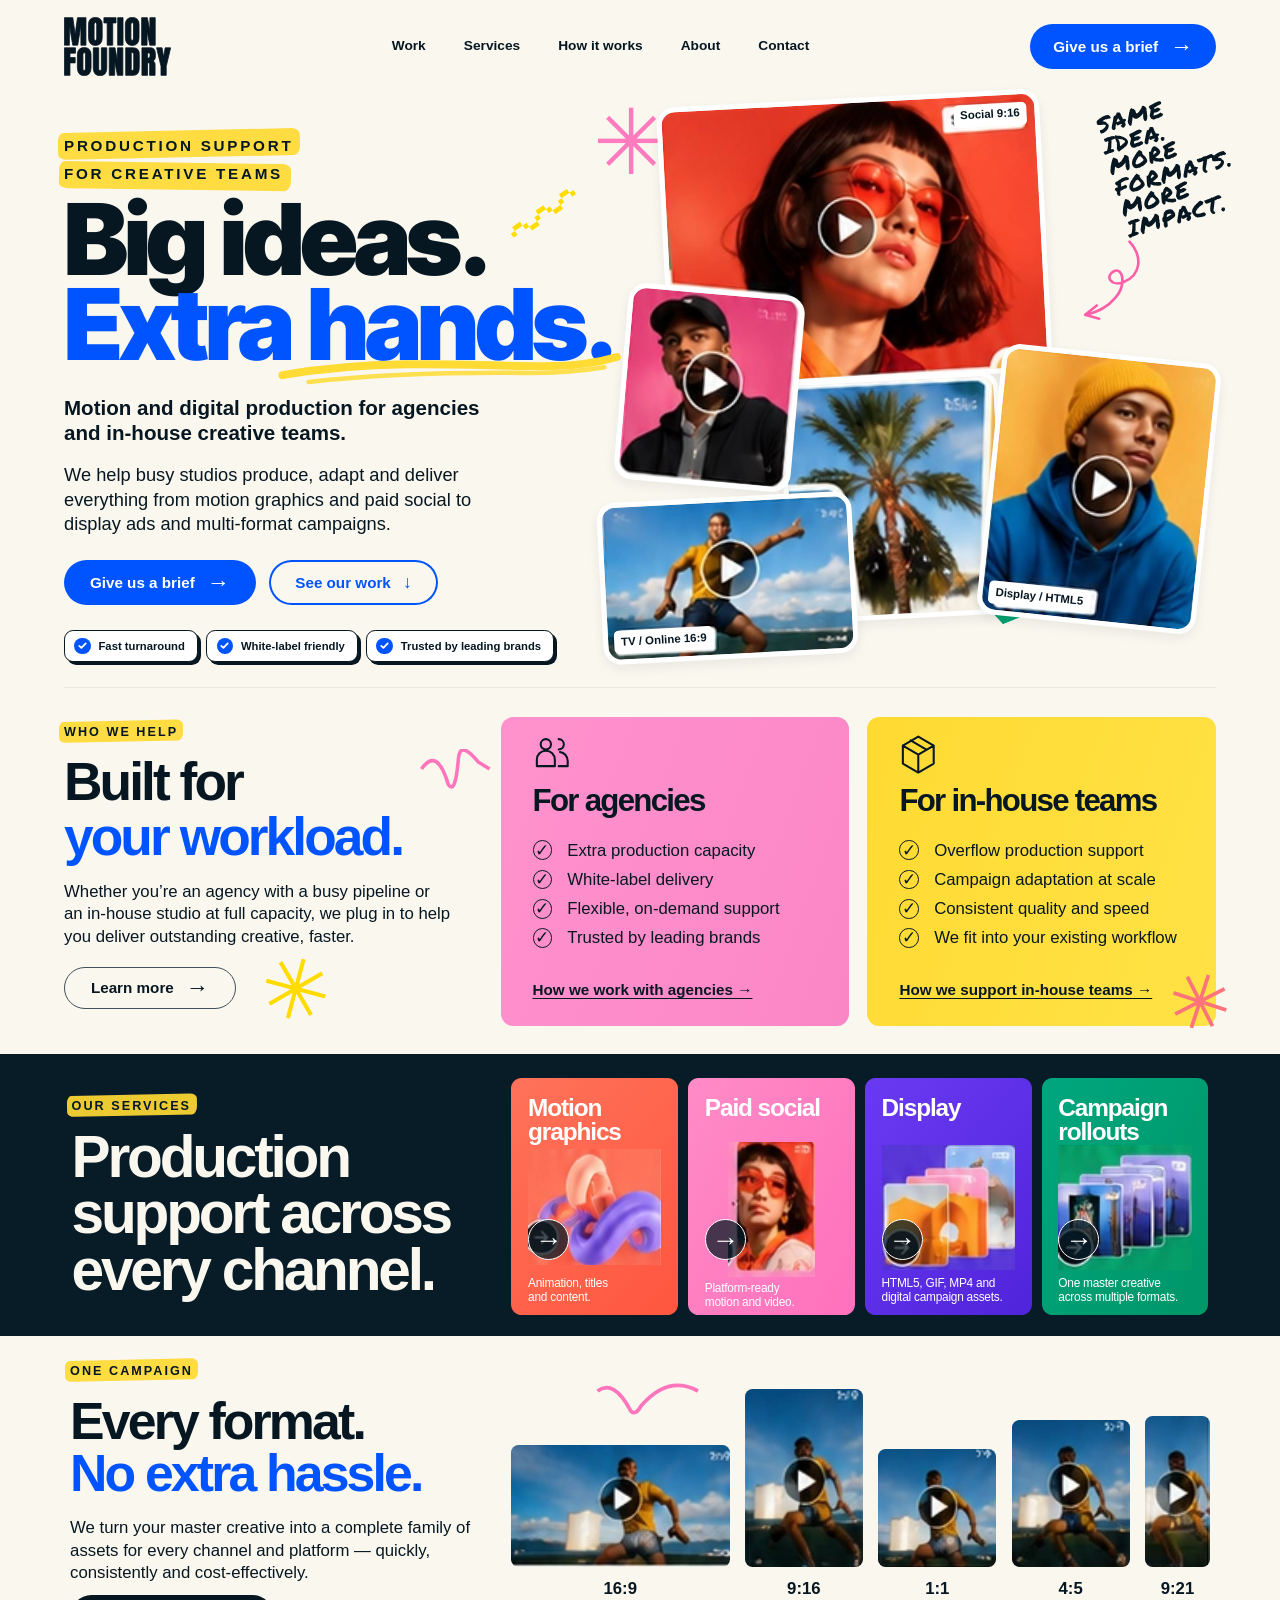
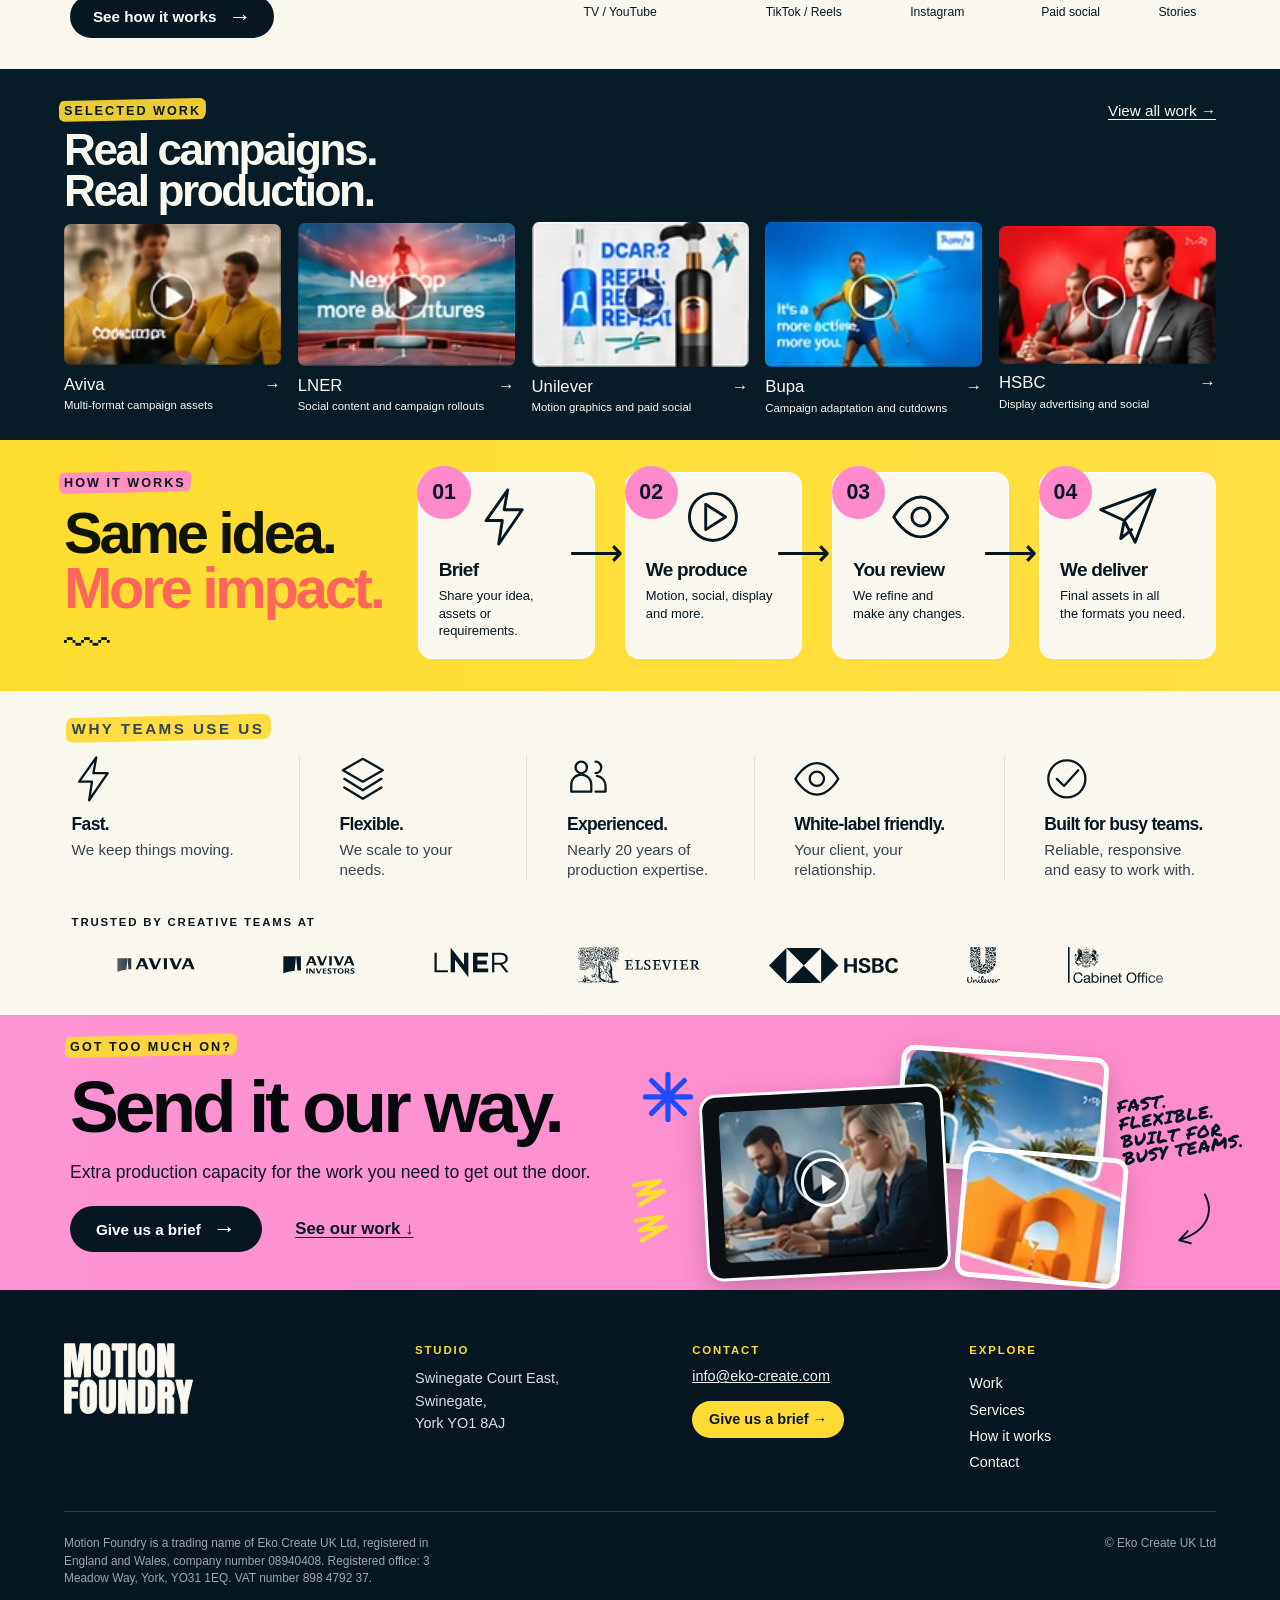
==== commit 6ba5cd63: "Dark footer with studio address Navy footer: light logo, studio address (Swinegate Court East, York " ====
--- a/index.html
+++ b/index.html
@@ -13,7 +13,7 @@
 <section class="wrap clients"><p class="eyebrow">Trusted by creative teams at</p><div class="logo-marquee"><div class="logo-track"><ul class="client-logos"><li><img src="./assets/logos/aviva.svg" alt="Aviva" loading="lazy" decoding="async"></li><li><img src="./assets/logos/aviva-investors.svg" alt="Aviva Investors" loading="lazy" decoding="async"></li><li><img src="./assets/logos/lner.svg" alt="LNER" loading="lazy" decoding="async"></li><li><img src="./assets/logos/elsevier.svg" alt="Elsevier" loading="lazy" decoding="async"></li><li><img src="./assets/logos/hsbc.svg" alt="HSBC" loading="lazy" decoding="async"></li><li><img src="./assets/logos/unilever.svg" alt="Unilever" loading="lazy" decoding="async"></li><li><img src="./assets/logos/cabinet-office.svg" alt="Cabinet Office" loading="lazy" decoding="async"></li><li><img src="./assets/logos/aberdeen.svg" alt="Aberdeen" loading="lazy" decoding="async"></li><li><img src="./assets/logos/your-move.svg" alt="Your Move" loading="lazy" decoding="async"></li><li><img src="./assets/logos/heineken.svg" alt="Heineken" loading="lazy" decoding="async"></li><li><img src="./assets/logos/bupa.svg" alt="Bupa" loading="lazy" decoding="async"></li><li><img src="./assets/logos/british-gas.svg" alt="British Gas" loading="lazy" decoding="async"></li><li><img src="./assets/logos/jensten.svg" alt="Jensten" loading="lazy" decoding="async"></li></ul><ul class="client-logos" aria-hidden="true"><li><img src="./assets/logos/aviva.svg" alt="" loading="lazy" decoding="async"></li><li><img src="./assets/logos/aviva-investors.svg" alt="" loading="lazy" decoding="async"></li><li><img src="./assets/logos/lner.svg" alt="" loading="lazy" decoding="async"></li><li><img src="./assets/logos/elsevier.svg" alt="" loading="lazy" decoding="async"></li><li><img src="./assets/logos/hsbc.svg" alt="" loading="lazy" decoding="async"></li><li><img src="./assets/logos/unilever.svg" alt="" loading="lazy" decoding="async"></li><li><img src="./assets/logos/cabinet-office.svg" alt="" loading="lazy" decoding="async"></li><li><img src="./assets/logos/aberdeen.svg" alt="" loading="lazy" decoding="async"></li><li><img src="./assets/logos/your-move.svg" alt="" loading="lazy" decoding="async"></li><li><img src="./assets/logos/heineken.svg" alt="" loading="lazy" decoding="async"></li><li><img src="./assets/logos/bupa.svg" alt="" loading="lazy" decoding="async"></li><li><img src="./assets/logos/british-gas.svg" alt="" loading="lazy" decoding="async"></li><li><img src="./assets/logos/jensten.svg" alt="" loading="lazy" decoding="async"></li></ul></div></div></section>
 <section class="closing" id="contact"><div class="wrap closing-inner"><div><p class="eyebrow"><span class="hl-pen">Got too much on?</span></p><h2>Send it our way.</h2><p>Extra production capacity for the work you need to get out the door.</p><div class="actions"><button class="button navy" data-brief>Give us a brief <span>→</span></button><a class="text-link" href="#work">See our work ↓</a></div></div><div class="closing-art cl-art"><svg class="cl-star" viewBox="0 0 60 60" aria-hidden="true" focusable="false"><g stroke="#1f4bff" stroke-width="6" stroke-linecap="round"><path d="M30 4V56"/><path d="M4 30H56"/><path d="M11 11L49 49"/><path d="M49 11L11 49"/></g></svg><svg class="cl-zig" viewBox="0 0 40 70" aria-hidden="true" focusable="false"><g fill="none" stroke="#ffdb34" stroke-width="4.5" stroke-linecap="round" stroke-linejoin="round"><path d="M4 8L30 4L8 18L34 14L10 28"/><path d="M6 44L32 40L10 54L36 50L12 64"/></g></svg><figure class="cl-frame cl-tablet"><img src="./assets/closing-team.webp" alt="A creative team reviewing work on screen" loading="lazy" decoding="async"><span class="cl-play" aria-hidden="true"></span></figure><figure class="cl-frame cl-palms"><img src="./assets/closing-palms.webp" alt="Palm tree campaign imagery" loading="lazy" decoding="async"></figure><figure class="cl-frame cl-arch"><img src="./assets/closing-arch.webp" alt="Bright orange arch display artwork" loading="lazy" decoding="async"></figure><p class="cl-note"><span class="visually-hidden">Fast. Flexible. Built for busy teams.</span><svg class="note-svg" xmlns="http://www.w3.org/2000/svg" viewBox="-6 -6 735 420" fill="currentColor" aria-hidden="true" focusable="false"><path transform="translate(0 90) rotate(-2)" d="M4 -20Q1 -21 0 -25Q-2 -28 -2 -30Q-2 -33 -1 -34Q0 -35 1 -36Q3 -37 4 -37Q5 -38 7 -38L8 -38Q9 -37 9 -37Q10 -36 10 -36Q11 -36 11 -37Q12 -38 12 -39Q12 -40 13 -41Q13 -42 14 -43Q14 -44 14 -45Q14 -45 14 -46Q14 -46 13 -46Q13 -46 12 -46Q12 -46 12 -47Q12 -47 11 -47Q10 -48 9 -48Q9 -49 8 -50Q8 -51 8 -51Q7 -52 7 -52L5 -53L6 -54Q6 -55 6 -55Q6 -55 6 -56Q6 -57 6 -58L6 -59Q7 -60 7 -60L8 -61Q10 -62 13 -63Q15 -63 17 -64Q19 -65 22 -66Q24 -67 26 -67Q27 -68 28 -68Q29 -68 30 -68Q31 -68 31 -68Q32 -68 32 -69Q34 -69 35 -70Q38 -71 43 -72Q48 -73 54 -73L56 -73Q56 -73 57 -73Q58 -73 58 -73Q63 -73 65 -70Q66 -70 67 -69Q67 -68 68 -68Q69 -67 69 -67Q69 -66 70 -66L70 -65Q71 -63 71 -61Q70 -60 70 -59Q69 -59 68 -59L67 -58Q66 -58 65 -58Q64 -58 64 -58Q61 -58 57 -58Q53 -58 49 -57Q45 -57 41 -56Q37 -55 34 -54Q34 -53 32 -53Q32 -52 32 -52Q32 -51 32 -51Q31 -50 31 -49Q31 -49 31 -48Q31 -48 31 -47Q29 -45 29 -41L29 -40Q28 -40 28 -39Q28 -38 28 -38L28 -36Q30 -37 32 -37Q34 -37 36 -37Q39 -38 42 -38Q44 -39 47 -39H51L50 -38L51 -38L51 -36Q52 -36 52 -36Q52 -35 53 -35L53 -34Q54 -34 54 -33Q54 -33 55 -32L54 -31L50 -25L49 -24L48 -24Q46 -24 45 -24Q44 -24 43 -23Q42 -23 41 -23Q39 -23 37 -23Q36 -22 34 -22Q32 -22 30 -21Q28 -21 26 -20Q25 -20 25 -20Q25 -20 25 -20Q24 -20 23 -20Q22 -20 21 -20Q20 -19 20 -19Q20 -18 20 -17Q19 -17 19 -16Q19 -15 18 -15L18 -13Q17 -13 17 -13Q17 -13 17 -13Q17 -12 17 -11Q17 -11 17 -10Q17 -10 16 -9Q16 -9 16 -9Q17 -7 17 -5Q16 -3 15 -1Q14 0 13 1Q11 1 10 1Q10 0 9 0Q8 0 8 0Q8 0 7 0L6 -1Q6 -2 5 -3Q5 -3 4 -4Q4 -4 3 -5Q3 -6 3 -7Q2 -10 2 -12Q3 -15 4 -17Q4 -18 4 -18Q4 -19 4 -20ZM59 -9 60 -10 60 -12Q63 -18 65 -24Q68 -29 71 -35Q72 -37 73 -39Q74 -41 74 -42Q74 -43 74 -43Q74 -44 75 -44Q76 -46 77 -48Q78 -49 78 -51Q79 -53 80 -55Q81 -57 83 -59L83 -60L85 -60Q85 -60 85 -60Q86 -60 87 -60L88 -60Q92 -61 94 -64Q96 -67 99 -71L100 -72L102 -71Q102 -71 103 -71Q104 -71 106 -70Q108 -70 110 -69Q112 -68 113 -67L113 -67Q113 -65 113 -65Q114 -64 114 -63Q114 -61 114 -59Q115 -57 115 -54Q115 -52 116 -50Q116 -48 117 -46Q117 -44 118 -41Q118 -38 119 -36Q120 -36 120 -36Q122 -36 123 -37L124 -37L125 -35Q125 -35 125 -35Q126 -35 126 -34Q128 -34 128 -34Q129 -33 129 -33Q130 -32 130 -32Q130 -32 130 -32L132 -31L131 -29Q130 -27 128 -25Q126 -23 123 -22Q123 -21 123 -21Q123 -20 124 -19Q124 -17 124 -15Q124 -13 124 -11Q123 -8 122 -6Q121 -4 119 -3Q117 -1 115 0Q112 1 110 1Q109 1 108 0Q107 0 107 -1Q106 -1 106 -1L104 -2L105 -3Q105 -4 105 -5Q104 -5 103 -6Q103 -7 103 -7Q102 -7 102 -8L100 -10L103 -11Q106 -12 107 -13Q108 -14 108 -17Q105 -18 104 -17Q102 -17 101 -17Q98 -16 96 -16Q94 -15 92 -15Q90 -15 88 -15L87 -16L87 -17Q87 -17 86 -17Q86 -17 86 -17Q86 -18 85 -19Q84 -20 85 -21Q84 -23 84 -24Q83 -23 83 -22Q83 -21 83 -21L82 -20L81 -19Q81 -19 81 -19Q81 -18 81 -18L81 -17L80 -16Q80 -16 80 -16Q79 -16 79 -15Q79 -14 79 -13Q78 -12 78 -11Q77 -10 77 -8Q76 -7 76 -5L76 -4Q76 -3 75 -3Q74 -3 73 -2Q72 -2 72 -1L72 0L70 0Q69 0 69 0Q68 0 67 0L66 0Q65 -1 64 -1Q63 -2 62 -3L62 -3Q61 -4 61 -5Q61 -5 61 -6Q61 -7 60 -8ZM90 -35Q89 -33 87 -31Q88 -31 89 -31Q89 -31 90 -31Q94 -31 96 -31Q99 -32 103 -32Q102 -36 101 -40Q100 -43 99 -47L99 -46Q96 -44 94 -41Q92 -38 90 -35ZM137 -44Q137 -46 137 -46Q137 -47 137 -48Q137 -50 137 -51Q138 -52 137 -53Q138 -56 140 -58Q142 -59 144 -61Q146 -62 149 -63Q151 -63 153 -64Q153 -64 153 -64Q152 -64 152 -65Q158 -66 163 -68Q168 -70 174 -71Q179 -73 185 -73Q191 -73 198 -71Q198 -70 199 -69Q199 -68 200 -67Q201 -66 201 -65Q202 -64 202 -63Q203 -62 204 -61Q205 -59 204 -57Q203 -57 202 -56Q201 -55 200 -54Q195 -55 191 -55Q186 -55 183 -54Q182 -56 180 -56Q179 -56 177 -55Q176 -55 174 -54Q172 -54 171 -54Q170 -53 168 -53Q166 -52 165 -52Q164 -52 165 -51Q165 -51 165 -51Q166 -50 167 -49Q168 -49 169 -49Q170 -49 171 -48Q172 -47 173 -46Q174 -46 176 -45Q177 -45 178 -43Q179 -42 179 -41Q179 -40 179 -38Q180 -38 180 -38Q181 -38 181 -37Q182 -36 183 -34Q184 -33 185 -31Q185 -28 185 -25Q186 -23 185 -21Q183 -17 180 -13Q177 -10 173 -7Q169 -4 164 -3Q160 -1 156 1Q155 0 155 1Q154 1 155 0Q154 1 153 1Q151 1 150 1Q149 1 148 1Q146 1 145 1Q144 0 143 0Q143 -1 142 -2Q142 -2 142 -3Q142 -4 142 -4Q142 -4 142 -4Q142 -4 142 -4Q142 -5 142 -5Q142 -5 142 -5Q142 -5 141 -6Q141 -6 141 -6Q142 -7 142 -8Q141 -9 141 -11Q141 -12 142 -13Q142 -14 143 -15Q147 -15 151 -15Q154 -16 158 -17Q161 -19 164 -20Q166 -22 169 -23Q170 -24 170 -25Q171 -26 171 -26Q172 -27 173 -28Q173 -29 174 -30Q174 -30 174 -30Q174 -30 173 -31Q173 -31 173 -31Q173 -31 173 -31Q172 -32 172 -32Q172 -32 172 -32Q169 -33 166 -34Q164 -35 162 -36Q160 -35 159 -35Q158 -36 156 -36Q152 -36 149 -37Q145 -38 142 -39Q141 -40 141 -40Q141 -41 140 -40Q139 -41 138 -42Q138 -43 137 -44ZM200 -55Q199 -56 199 -56Q199 -57 199 -58Q198 -59 198 -60Q197 -62 197 -64Q198 -65 198 -65Q198 -66 198 -66L199 -68H200Q201 -67 202 -67Q203 -67 204 -67Q207 -67 211 -68Q215 -68 219 -68Q224 -69 229 -69Q229 -70 229 -71Q230 -71 230 -71L231 -72Q233 -72 234 -71Q235 -71 235 -70Q238 -70 241 -71Q243 -71 246 -71Q250 -72 254 -72Q258 -73 262 -73Q263 -73 265 -73Q266 -73 268 -73L269 -72Q269 -71 270 -70Q270 -70 271 -69Q273 -68 274 -66Q275 -65 275 -61L275 -60Q274 -60 274 -59L273 -58H272Q271 -58 270 -58Q270 -58 269 -58Q269 -57 268 -57Q268 -57 267 -57Q266 -57 265 -57Q265 -57 264 -57Q261 -57 258 -57Q254 -56 251 -56Q249 -55 246 -55Q244 -55 243 -55Q242 -52 241 -50Q240 -48 239 -46Q238 -44 237 -42Q237 -40 236 -38Q235 -36 234 -35Q233 -33 233 -31Q231 -29 231 -27Q230 -25 230 -24L229 -22Q229 -22 228 -21Q228 -21 228 -21Q228 -19 227 -18Q227 -18 227 -17Q226 -17 227 -16Q226 -15 226 -15Q226 -14 226 -13Q226 -13 226 -12Q225 -12 225 -11Q225 -10 225 -10Q226 -10 226 -9Q226 -9 227 -8Q227 -8 227 -8Q227 -8 228 -8Q228 -7 229 -7L230 -6Q231 -2 229 0Q227 2 223 2L222 2Q221 1 221 1Q220 1 219 0Q219 0 218 0Q218 -1 218 -1Q218 -1 217 -1Q216 -1 216 -2L215 -2Q215 -3 215 -4Q214 -5 214 -6Q213 -7 213 -9Q213 -10 212 -11Q212 -11 212 -12Q211 -19 213 -24Q214 -28 216 -33Q217 -35 218 -37Q219 -40 220 -42L221 -43Q221 -44 221 -44Q221 -45 222 -47Q222 -48 223 -49Q223 -50 224 -51Q224 -51 224 -52Q224 -52 223 -52Q222 -52 222 -52Q221 -52 219 -52Q219 -52 218 -52Q217 -51 217 -51Q216 -51 215 -51H214H213Q212 -51 211 -51Q210 -51 209 -51Q209 -51 208 -51H207H206Q205 -51 204 -51Q203 -51 202 -52L202 -53Q201 -54 201 -54L200 -54ZM276 -12Q277 -11 277 -10Q277 -9 277 -9Q277 -8 276 -7Q276 -6 276 -5Q275 -4 275 -4Q275 -4 275 -4Q275 -4 275 -4Q275 -3 275 -3L275 -2Q274 -1 274 0Q273 0 272 0Q272 0 272 1Q271 1 271 1L271 2L270 2Q268 3 267 3H266Q264 2 264 1Q263 0 262 0Q261 -1 261 -2Q261 -3 261 -3Q261 -5 260 -5L259 -6L260 -7L259 -9Q260 -10 261 -10Q262 -11 262 -11Q262 -12 263 -12Q263 -13 264 -15L265 -16L266 -15Q267 -15 268 -15Q270 -14 270 -14Q272 -14 274 -13Q275 -13 276 -12Z"/><path transform="translate(4 190) rotate(-3)" d="M4 -20Q1 -21 0 -25Q-2 -28 -2 -30Q-2 -33 -1 -34Q0 -35 1 -36Q3 -37 4 -37Q5 -38 7 -38L8 -38Q9 -37 9 -37Q10 -36 10 -36Q11 -36 11 -37Q12 -38 12 -39Q12 -40 13 -41Q13 -42 14 -43Q14 -44 14 -45Q14 -45 14 -46Q14 -46 13 -46Q13 -46 12 -46Q12 -46 12 -47Q12 -47 11 -47Q10 -48 9 -48Q9 -49 8 -50Q8 -51 8 -51Q7 -52 7 -52L5 -53L6 -54Q6 -55 6 -55Q6 -55 6 -56Q6 -57 6 -58L6 -59Q7 -60 7 -60L8 -61Q10 -62 13 -63Q15 -63 17 -64Q19 -65 22 -66Q24 -67 26 -67Q27 -68 28 -68Q29 -68 30 -68Q31 -68 31 -68Q32 -68 32 -69Q34 -69 35 -70Q38 -71 43 -72Q48 -73 54 -73L56 -73Q56 -73 57 -73Q58 -73 58 -73Q63 -73 65 -70Q66 -70 67 -69Q67 -68 68 -68Q69 -67 69 -67Q69 -66 70 -66L70 -65Q71 -63 71 -61Q70 -60 70 -59Q69 -59 68 -59L67 -58Q66 -58 65 -58Q64 -58 64 -58Q61 -58 57 -58Q53 -58 49 -57Q45 -57 41 -56Q37 -55 34 -54Q34 -53 32 -53Q32 -52 32 -52Q32 -51 32 -51Q31 -50 31 -49Q31 -49 31 -48Q31 -48 31 -47Q29 -45 29 -41L29 -40Q28 -40 28 -39Q28 -38 28 -38L28 -36Q30 -37 32 -37Q34 -37 36 -37Q39 -38 42 -38Q44 -39 47 -39H51L50 -38L51 -38L51 -36Q52 -36 52 -36Q52 -35 53 -35L53 -34Q54 -34 54 -33Q54 -33 55 -32L54 -31L50 -25L49 -24L48 -24Q46 -24 45 -24Q44 -24 43 -23Q42 -23 41 -23Q39 -23 37 -23Q36 -22 34 -22Q32 -22 30 -21Q28 -21 26 -20Q25 -20 25 -20Q25 -20 25 -20Q24 -20 23 -20Q22 -20 21 -20Q20 -19 20 -19Q20 -18 20 -17Q19 -17 19 -16Q19 -15 18 -15L18 -13Q17 -13 17 -13Q17 -13 17 -13Q17 -12 17 -11Q17 -11 17 -10Q17 -10 16 -9Q16 -9 16 -9Q17 -7 17 -5Q16 -3 15 -1Q14 0 13 1Q11 1 10 1Q10 0 9 0Q8 0 8 0Q8 0 7 0L6 -1Q6 -2 5 -3Q5 -3 4 -4Q4 -4 3 -5Q3 -6 3 -7Q2 -10 2 -12Q3 -15 4 -17Q4 -18 4 -18Q4 -19 4 -20ZM67 -4Q67 -4 66 -5Q66 -5 66 -6Q65 -8 64 -10Q63 -12 63 -14Q62 -17 63 -19Q63 -21 63 -23Q64 -24 64 -25Q64 -27 65 -29Q65 -31 66 -32Q66 -33 66 -34Q67 -36 67 -37Q67 -37 68 -37Q68 -37 68 -38Q69 -41 70 -44Q71 -47 72 -50Q74 -56 76 -61Q78 -66 79 -72Q80 -72 81 -73Q81 -73 81 -73Q81 -73 82 -73Q84 -72 87 -71Q89 -70 91 -70L93 -69Q94 -67 95 -65Q96 -64 96 -61Q95 -60 95 -60Q94 -58 94 -56Q93 -55 92 -53Q91 -51 91 -50Q90 -48 90 -45Q89 -45 89 -44Q89 -44 88 -43Q88 -42 88 -42Q88 -41 87 -41Q87 -38 86 -36Q85 -34 84 -32Q83 -29 82 -25Q81 -22 80 -18Q82 -18 83 -18Q84 -18 85 -17Q89 -19 93 -20Q97 -20 101 -20Q104 -20 107 -20Q108 -20 109 -20Q109 -20 110 -20Q110 -20 110 -20Q110 -20 111 -20Q112 -18 114 -18Q115 -17 116 -17Q118 -16 119 -16Q120 -15 121 -14L122 -9Q123 -8 123 -8Q123 -7 122 -6L123 -5Q121 -5 120 -4Q120 -4 119 -3Q118 -3 117 -3Q115 -3 113 -2Q110 -4 106 -4Q105 -4 104 -3Q102 -3 101 -3Q99 -3 98 -3Q96 -3 95 -3Q94 -2 93 -2Q93 -2 92 -2Q89 -1 85 0Q81 1 77 1Q72 1 68 -2Q68 -3 67 -3Q67 -3 67 -4ZM134 -3Q133 -4 133 -5Q133 -6 132 -7Q131 -8 131 -10Q131 -12 130 -14Q130 -16 130 -18Q130 -20 130 -22Q130 -23 131 -24Q131 -24 131 -25Q132 -26 132 -27Q132 -27 132 -28Q133 -28 133 -29Q133 -29 134 -29Q135 -31 135 -33Q136 -35 137 -37Q138 -38 139 -40Q140 -42 141 -44Q139 -46 138 -48Q137 -50 137 -51Q137 -53 136 -55Q136 -57 136 -59Q137 -61 138 -62Q140 -63 142 -64Q144 -64 146 -65Q149 -65 151 -66Q156 -67 160 -68Q164 -69 167 -70Q171 -70 174 -71Q178 -71 183 -72Q183 -72 184 -72Q184 -72 184 -72Q184 -71 185 -71Q185 -71 185 -71Q185 -72 185 -72Q185 -72 186 -72Q186 -72 186 -72Q187 -71 187 -72Q187 -72 187 -72Q188 -70 190 -69Q192 -68 194 -67Q194 -66 194 -65Q194 -65 194 -65Q194 -64 194 -64Q194 -63 194 -63Q192 -60 190 -58Q188 -57 186 -56Q184 -55 181 -55Q179 -55 176 -54Q174 -54 171 -53Q168 -52 166 -51Q165 -51 164 -51Q164 -51 163 -51Q162 -50 162 -50Q161 -50 160 -50Q159 -50 158 -49Q157 -49 156 -49Q156 -48 156 -47Q156 -46 156 -45Q161 -44 166 -45Q170 -45 175 -45Q175 -45 175 -45Q175 -45 175 -44Q176 -43 177 -43Q177 -42 178 -41Q179 -40 180 -40Q181 -39 182 -39Q183 -38 183 -37Q183 -36 182 -35Q180 -33 179 -32Q177 -31 175 -30Q173 -29 170 -28Q168 -27 165 -27Q165 -27 164 -27Q164 -27 164 -28Q163 -27 161 -27Q159 -28 158 -27Q157 -28 155 -28Q153 -28 152 -28Q150 -26 149 -23Q147 -20 146 -17Q150 -16 153 -16Q155 -17 158 -17Q160 -17 162 -17Q165 -18 169 -18Q171 -19 174 -19Q177 -20 180 -21Q181 -20 182 -19Q182 -19 183 -18Q184 -17 184 -16Q185 -16 186 -16Q187 -15 187 -15Q187 -14 187 -13Q187 -13 187 -13Q188 -12 189 -12Q187 -8 184 -6Q182 -4 179 -3Q176 -2 173 -2Q169 -1 165 0Q164 0 163 0Q162 -1 162 -1Q159 0 155 0Q151 1 147 1Q144 1 140 0Q137 -1 134 -3ZM201 3Q197 0 195 -4Q193 -8 195 -12Q195 -15 196 -18Q197 -21 199 -23Q201 -26 203 -28Q206 -30 208 -32Q208 -33 209 -34Q210 -35 211 -36Q212 -37 213 -38Q214 -39 215 -40Q215 -41 214 -43Q213 -44 212 -45Q211 -47 210 -48Q208 -49 208 -51Q207 -51 207 -51Q206 -51 206 -51Q206 -53 205 -55Q204 -56 203 -58Q204 -59 204 -61Q204 -63 204 -65Q204 -66 204 -67Q204 -67 205 -68Q205 -69 205 -70Q205 -71 205 -71Q207 -71 208 -71Q209 -71 210 -70Q211 -70 212 -70Q213 -69 214 -70Q214 -69 214 -69Q214 -69 214 -69Q214 -68 215 -68Q215 -68 215 -68Q217 -67 219 -65Q221 -63 223 -61Q225 -59 227 -56Q229 -54 229 -53Q232 -54 235 -57Q239 -59 242 -62Q246 -64 249 -67Q253 -69 256 -70Q258 -70 259 -68Q260 -67 261 -65Q262 -64 263 -62Q263 -61 264 -60Q263 -58 262 -56Q261 -55 261 -53Q258 -52 255 -50Q252 -48 247 -45Q243 -42 237 -36Q238 -35 239 -33Q240 -32 241 -31Q241 -29 242 -28Q243 -28 243 -27Q244 -25 245 -24Q245 -23 246 -22Q247 -21 248 -21Q249 -19 249 -17Q250 -16 250 -14Q251 -13 251 -12Q252 -10 251 -9Q251 -6 249 -4Q248 -3 247 -1Q246 0 245 0Q244 0 243 1L236 -4Q235 -10 231 -15Q228 -20 225 -24Q220 -21 216 -16Q212 -12 208 -7Q208 -4 208 -3Q207 -1 206 0Q205 1 204 2Q203 3 201 3ZM263 1Q262 0 261 -1Q260 -2 260 -4Q259 -6 259 -7Q259 -9 258 -11Q258 -12 259 -13Q259 -13 260 -14Q262 -14 264 -14Q266 -14 268 -15Q270 -15 271 -15Q273 -16 275 -16Q277 -19 278 -21Q279 -24 280 -27Q281 -29 282 -31Q283 -33 284 -35Q285 -37 285 -39Q286 -41 286 -43Q287 -46 288 -49Q289 -52 290 -56Q286 -56 284 -55Q282 -55 281 -54Q279 -54 277 -55Q276 -56 276 -57Q275 -58 274 -59Q274 -60 273 -61Q274 -62 274 -64Q273 -66 272 -67Q273 -67 274 -68Q274 -69 274 -70Q275 -70 277 -70Q279 -70 281 -70Q283 -71 284 -71Q286 -71 287 -72Q292 -72 298 -72Q303 -72 308 -73Q310 -72 312 -72Q314 -72 317 -72Q319 -72 321 -71Q322 -70 323 -67Q325 -67 325 -66Q326 -66 326 -65Q326 -64 326 -63Q326 -62 326 -61Q325 -60 322 -59Q320 -58 317 -58Q314 -58 311 -57Q308 -57 305 -57Q305 -54 304 -50Q302 -45 301 -41Q300 -37 299 -34Q298 -30 298 -29Q297 -27 296 -26Q296 -24 295 -23Q295 -21 294 -20Q294 -19 293 -17H299Q300 -16 300 -16Q301 -15 302 -15Q303 -15 303 -14Q304 -14 304 -13Q306 -12 306 -11Q307 -10 306 -9Q306 -8 306 -7Q305 -6 304 -5Q303 -5 302 -4Q302 -4 301 -3Q298 -3 295 -3Q293 -3 290 -3Q290 -3 290 -2Q290 -2 290 -1Q287 -2 284 -2Q280 -2 277 -1Q274 -1 270 0Q267 1 263 1ZM325 -47Q321 -49 319 -52Q316 -55 314 -59Q315 -62 317 -63Q320 -65 322 -67Q325 -68 328 -69Q331 -69 334 -70Q334 -70 334 -70Q334 -70 335 -70Q338 -71 343 -72Q348 -73 353 -73Q353 -73 354 -73Q355 -73 357 -73Q358 -73 359 -73Q360 -73 360 -73Q361 -73 362 -73Q363 -72 364 -72Q365 -71 364 -72Q364 -72 365 -73Q366 -73 367 -72Q368 -71 369 -71Q369 -70 370 -69Q371 -69 372 -69Q373 -68 374 -67Q375 -66 376 -65Q377 -64 378 -63Q379 -62 379 -60Q379 -59 379 -59Q380 -59 380 -59Q380 -55 379 -53Q378 -50 376 -48Q374 -46 372 -44Q370 -42 368 -39Q369 -38 371 -37Q372 -35 374 -34Q375 -33 377 -32Q378 -30 379 -29Q379 -28 380 -28Q381 -27 381 -26Q382 -24 382 -23Q383 -22 383 -21Q383 -20 382 -20Q383 -19 383 -19Q383 -18 383 -17Q381 -15 380 -14Q379 -12 379 -12Q378 -12 378 -11Q378 -11 376 -10Q371 -6 366 -4Q360 -1 354 -1Q353 0 352 1Q352 1 350 1Q349 2 348 2Q347 2 345 2Q345 2 345 2Q345 1 344 1Q344 2 343 2Q342 2 341 2Q340 1 338 0Q337 -1 336 -1Q335 0 335 0Q334 1 333 2Q332 2 331 2Q330 1 330 2Q329 2 329 1Q328 1 328 0Q327 0 327 0Q326 -1 325 -1Q326 -2 325 -3Q325 -4 324 -4Q324 -5 323 -6Q323 -7 322 -9Q322 -9 322 -10Q322 -11 322 -11Q323 -12 323 -12Q323 -13 324 -13Q324 -14 323 -16Q324 -16 324 -17Q324 -18 325 -19Q325 -21 325 -22Q326 -23 327 -23Q326 -24 326 -24Q326 -24 326 -24Q328 -27 328 -29Q329 -30 329 -32Q329 -33 330 -35Q330 -37 331 -40Q331 -42 332 -43Q332 -45 333 -46Q333 -47 334 -49Q334 -50 333 -52Q332 -52 331 -51Q330 -50 330 -48Q329 -47 328 -48Q327 -48 325 -47ZM368 -28Q365 -30 362 -31Q359 -31 356 -31Q353 -30 350 -29Q348 -29 345 -28Q344 -25 343 -21Q341 -17 340 -13Q344 -14 347 -15Q349 -16 352 -17Q355 -18 358 -19Q360 -21 363 -22Q363 -23 364 -23Q365 -24 366 -25Q367 -25 368 -26Q369 -27 368 -28ZM362 -59Q356 -59 350 -58Q344 -57 340 -54Q342 -52 344 -51Q346 -50 347 -48Q352 -50 355 -52Q359 -55 362 -59ZM396 -4Q395 -4 395 -5Q395 -5 394 -6Q393 -8 392 -10Q391 -12 391 -14Q391 -17 391 -19Q391 -21 392 -23Q392 -24 392 -25Q393 -27 393 -29Q394 -31 395 -32Q394 -33 395 -34Q395 -36 396 -37Q396 -37 396 -37Q396 -37 396 -38Q397 -41 399 -44Q400 -47 401 -50Q403 -56 405 -61Q406 -66 408 -72Q409 -72 409 -73Q409 -73 410 -73Q410 -73 410 -73Q412 -72 415 -71Q418 -70 420 -70L422 -69Q423 -67 424 -65Q425 -64 424 -61Q424 -60 423 -60Q423 -58 422 -56Q421 -55 421 -53Q420 -51 419 -50Q419 -48 418 -45Q417 -45 417 -44Q417 -44 417 -43Q417 -42 416 -42Q416 -41 416 -41Q415 -38 414 -36Q414 -34 413 -32Q412 -29 410 -25Q409 -22 409 -18Q410 -18 411 -18Q412 -18 414 -17Q417 -19 421 -20Q425 -20 429 -20Q433 -20 436 -20Q437 -20 437 -20Q437 -20 438 -20Q438 -20 439 -20Q439 -20 439 -20Q441 -18 442 -18Q443 -17 445 -17Q446 -16 447 -16Q449 -15 450 -14L451 -9Q451 -8 451 -8Q451 -7 451 -6L451 -5Q449 -5 449 -4Q448 -4 447 -3Q446 -3 445 -3Q443 -3 441 -2Q438 -4 435 -4Q433 -4 432 -3Q431 -3 429 -3Q428 -3 426 -3Q425 -3 423 -3Q422 -2 422 -2Q421 -2 421 -2Q417 -1 414 0Q410 1 406 1Q400 1 397 -2Q396 -3 396 -3Q396 -3 396 -4ZM463 -3Q462 -4 462 -5Q461 -6 460 -7Q460 -8 459 -10Q459 -12 459 -14Q458 -16 458 -18Q458 -20 458 -22Q459 -23 459 -24Q460 -24 460 -25Q460 -26 461 -27Q461 -27 461 -28Q461 -28 461 -29Q462 -29 462 -29Q463 -31 464 -33Q465 -35 466 -37Q466 -38 467 -40Q468 -42 469 -44Q467 -46 467 -48Q466 -50 466 -51Q465 -53 465 -55Q465 -57 464 -59Q465 -61 467 -62Q469 -63 471 -64Q473 -64 475 -65Q477 -65 480 -66Q485 -67 488 -68Q492 -69 496 -70Q499 -70 503 -71Q507 -71 512 -72Q512 -72 512 -72Q512 -72 513 -72Q513 -71 514 -71Q514 -71 514 -71Q514 -72 514 -72Q514 -72 514 -72Q515 -72 515 -72Q515 -71 515 -72Q515 -72 515 -72Q516 -70 518 -69Q520 -68 522 -67Q523 -66 522 -65Q522 -65 522 -65Q522 -64 522 -64Q522 -63 522 -63Q521 -60 519 -58Q517 -57 515 -56Q512 -55 510 -55Q507 -55 505 -54Q502 -54 500 -53Q497 -52 494 -51Q494 -51 493 -51Q492 -51 492 -51Q491 -50 490 -50Q489 -50 488 -50Q487 -50 486 -49Q485 -49 484 -49Q485 -48 485 -47Q485 -46 485 -45Q489 -44 494 -45Q499 -45 504 -45Q504 -45 504 -45Q503 -45 503 -44Q504 -43 505 -43Q506 -42 507 -41Q508 -40 508 -40Q509 -39 511 -39Q511 -38 511 -37Q511 -36 511 -35Q509 -33 507 -32Q505 -31 503 -30Q501 -29 499 -28Q497 -27 494 -27Q493 -27 493 -27Q493 -27 492 -28Q491 -27 490 -27Q488 -28 487 -27Q486 -28 484 -28Q482 -28 481 -28Q479 -26 477 -23Q476 -20 474 -17Q478 -16 481 -16Q484 -17 486 -17Q488 -17 491 -17Q493 -18 497 -18Q499 -19 503 -19Q506 -20 509 -21Q510 -20 510 -19Q511 -19 512 -18Q512 -17 513 -16Q514 -16 515 -16Q515 -15 515 -15Q515 -14 516 -13Q516 -13 516 -13Q516 -12 517 -12Q515 -8 513 -6Q511 -4 508 -3Q505 -2 501 -2Q498 -1 493 0Q492 0 492 0Q491 -1 490 -1Q487 0 484 0Q480 1 476 1Q472 1 469 0Q465 -1 463 -3ZM538 -12Q538 -11 539 -10Q539 -9 539 -9Q538 -8 538 -7Q538 -6 538 -5Q537 -4 537 -4Q537 -4 537 -4Q537 -4 537 -4Q537 -3 537 -3L537 -2Q536 -1 536 0Q535 0 534 0Q534 0 534 1Q533 1 533 1L533 2L532 2Q530 3 529 3H528Q526 2 526 1Q525 0 524 0Q523 -1 523 -2Q523 -3 523 -3Q523 -5 522 -5L521 -6L522 -7L521 -9Q522 -10 523 -10Q523 -11 524 -11Q524 -12 525 -12Q525 -13 526 -15L527 -16L528 -15Q529 -15 530 -15Q531 -14 532 -14Q534 -14 536 -13Q537 -13 538 -12Z"/><path transform="translate(8 290) rotate(-2)" d="M8 -47Q4 -49 1 -52Q-1 -55 -3 -59Q-2 -62 0 -63Q2 -65 5 -67Q8 -68 11 -69Q14 -69 17 -70Q17 -70 17 -70Q17 -70 18 -70Q21 -71 26 -72Q30 -73 35 -73Q36 -73 37 -73Q38 -73 39 -73Q40 -73 41 -73Q42 -73 43 -73Q43 -73 45 -73Q46 -72 47 -72Q47 -71 47 -72Q47 -72 47 -73Q48 -73 49 -72Q50 -71 51 -71Q52 -70 53 -69Q54 -69 54 -69Q55 -68 56 -67Q58 -66 59 -65Q60 -64 61 -63Q61 -62 61 -60Q61 -59 62 -59Q62 -59 62 -59Q63 -55 61 -53Q60 -50 58 -48Q56 -46 54 -44Q52 -42 50 -39Q52 -38 53 -37Q55 -35 56 -34Q58 -33 59 -32Q61 -30 62 -29Q62 -28 63 -28Q63 -27 64 -26Q64 -24 65 -23Q65 -22 65 -21Q65 -20 65 -20Q66 -19 66 -19Q66 -18 66 -17Q63 -15 63 -14Q62 -12 62 -12Q61 -12 61 -11Q60 -11 59 -10Q54 -6 48 -4Q43 -1 37 -1Q36 0 35 1Q34 1 33 1Q32 2 31 2Q29 2 28 2Q28 2 28 2Q28 1 27 1Q27 2 26 2Q25 2 24 2Q22 1 21 0Q19 -1 18 -1Q18 0 17 0Q16 1 16 2Q14 2 14 2Q13 1 12 2Q12 2 11 1Q11 1 10 0Q10 0 10 0Q9 -1 8 -1Q8 -2 8 -3Q7 -4 6 -4Q7 -5 6 -6Q5 -7 5 -9Q5 -9 5 -10Q5 -11 5 -11Q5 -12 5 -12Q6 -13 6 -13Q6 -14 6 -16Q7 -16 7 -17Q7 -18 7 -19Q8 -21 8 -22Q8 -23 9 -23Q9 -24 9 -24Q9 -24 9 -24Q10 -27 11 -29Q11 -30 12 -32Q12 -33 12 -35Q13 -37 14 -40Q14 -42 14 -43Q15 -45 15 -46Q16 -47 16 -49Q17 -50 16 -52Q14 -52 14 -51Q13 -50 13 -48Q12 -47 11 -48Q9 -48 8 -47ZM51 -28Q47 -30 44 -31Q41 -31 38 -31Q36 -30 33 -29Q31 -29 28 -28Q27 -25 25 -21Q24 -17 23 -13Q26 -14 29 -15Q32 -16 35 -17Q38 -18 40 -19Q43 -21 46 -22Q46 -23 47 -23Q48 -24 49 -25Q50 -25 51 -26Q51 -27 51 -28ZM44 -59Q38 -59 32 -58Q26 -57 22 -54Q24 -52 27 -51Q29 -50 30 -48Q34 -50 38 -52Q41 -55 44 -59ZM80 -48Q79 -50 79 -50Q80 -52 80 -53Q81 -55 81 -57Q81 -58 81 -59Q81 -60 82 -61Q83 -62 84 -63Q85 -64 86 -65Q87 -65 88 -64Q88 -64 89 -62Q90 -61 91 -60Q91 -59 93 -58Q93 -57 94 -56Q94 -55 95 -54Q96 -52 96 -50Q97 -47 97 -46Q96 -43 95 -40Q95 -37 95 -34Q95 -31 95 -29Q95 -26 96 -24L96 -23L99 -23Q102 -24 105 -25Q108 -26 110 -27Q113 -29 115 -31Q117 -33 120 -36Q122 -38 124 -42Q126 -45 127 -49Q128 -53 129 -57Q129 -60 130 -63Q131 -64 132 -66L131 -68Q131 -68 131 -69Q131 -69 131 -69Q132 -72 135 -73Q136 -71 138 -70Q139 -69 141 -67Q141 -65 142 -63Q142 -61 143 -59Q143 -58 144 -56Q145 -54 145 -52Q144 -49 143 -47Q143 -44 142 -41L142 -40Q141 -37 139 -34Q137 -31 136 -28Q135 -28 135 -27Q135 -26 134 -25Q134 -25 134 -25Q133 -24 133 -24L131 -24L130 -21L129 -21L127 -20Q125 -16 123 -13Q120 -10 117 -8Q114 -6 110 -5Q106 -3 101 -1Q99 -1 98 -1Q96 -1 95 -1Q94 -1 92 -1Q91 -1 90 -2Q89 -2 88 -3Q88 -3 87 -3Q85 -4 84 -6Q83 -8 82 -10Q82 -11 81 -12Q81 -13 80 -14L82 -15L79 -18Q79 -18 79 -19Q78 -19 78 -19V-21Q78 -29 78 -36Q78 -43 79 -48ZM148 1Q146 0 146 -1Q145 -2 144 -4Q144 -6 143 -7Q143 -9 143 -11Q143 -12 143 -13Q144 -13 145 -14Q147 -14 149 -14Q151 -14 152 -15Q154 -15 156 -15Q158 -16 160 -16Q161 -19 162 -21Q164 -24 165 -27Q165 -29 166 -31Q167 -33 168 -35Q169 -37 170 -39Q170 -41 171 -43Q172 -46 173 -49Q174 -52 174 -56Q170 -56 168 -55Q166 -55 165 -54Q163 -54 162 -55Q161 -56 160 -57Q159 -58 159 -59Q158 -60 158 -61Q158 -62 158 -64Q158 -66 157 -67Q158 -67 158 -68Q158 -69 158 -70Q160 -70 162 -70Q163 -70 165 -70Q167 -71 169 -71Q170 -71 171 -72Q177 -72 182 -72Q188 -72 192 -73Q194 -72 196 -72Q199 -72 201 -72Q203 -72 205 -71Q207 -70 208 -67Q209 -67 210 -66Q210 -66 211 -65Q211 -64 211 -63Q211 -62 211 -61Q209 -60 207 -59Q204 -58 202 -58Q199 -58 196 -57Q193 -57 190 -57Q189 -54 188 -50Q187 -45 185 -41Q184 -37 183 -34Q182 -30 182 -29Q181 -27 181 -26Q180 -24 180 -23Q179 -21 179 -20Q178 -19 177 -17H184Q184 -16 185 -16Q185 -15 186 -15Q187 -15 188 -14Q188 -14 188 -13Q190 -12 191 -11Q191 -10 191 -9Q191 -8 190 -7Q189 -6 188 -5Q188 -5 187 -4Q186 -4 185 -3Q183 -3 180 -3Q177 -3 175 -3Q174 -3 174 -2Q174 -2 174 -1Q171 -2 168 -2Q165 -2 161 -1Q158 -1 155 0Q151 1 148 1ZM207 -4Q207 -4 207 -5Q206 -5 206 -6Q205 -8 204 -10Q203 -12 203 -14Q203 -17 203 -19Q203 -21 204 -23Q204 -24 204 -25Q204 -27 205 -29Q205 -31 206 -32Q206 -33 207 -34Q207 -36 208 -37Q208 -37 208 -37Q208 -37 208 -38Q209 -41 210 -44Q211 -47 212 -50Q214 -56 216 -61Q218 -66 220 -72Q220 -72 221 -73Q221 -73 221 -73Q222 -73 222 -73Q224 -72 227 -71Q230 -70 232 -70L233 -69Q235 -67 235 -65Q236 -64 236 -61Q235 -60 235 -60Q234 -58 234 -56Q233 -55 232 -53Q232 -51 231 -50Q230 -48 230 -45Q229 -45 229 -44Q229 -44 229 -43Q229 -42 228 -42Q228 -41 227 -41Q227 -38 226 -36Q225 -34 225 -32Q223 -29 222 -25Q221 -22 221 -18Q222 -18 223 -18Q224 -18 225 -17Q229 -19 233 -20Q237 -20 241 -20Q245 -20 248 -20Q249 -20 249 -20Q249 -20 250 -20Q250 -20 250 -20Q251 -20 251 -20Q253 -18 254 -18Q255 -17 257 -17Q258 -16 259 -16Q260 -15 261 -14L262 -9Q263 -8 263 -8Q263 -7 263 -6L263 -5Q261 -5 260 -4Q260 -4 259 -3Q258 -3 257 -3Q255 -3 253 -2Q250 -4 247 -4Q245 -4 244 -3Q242 -3 241 -3Q240 -3 238 -3Q237 -3 235 -3Q234 -2 233 -2Q233 -2 233 -2Q229 -1 225 0Q221 1 218 1Q212 1 208 -2Q208 -3 208 -3Q208 -3 207 -4ZM271 -55Q271 -56 271 -56Q271 -57 270 -58Q270 -59 269 -60Q269 -62 269 -64Q269 -65 270 -65Q270 -66 270 -66L270 -68H272Q273 -67 274 -67Q274 -67 275 -67Q279 -67 283 -68Q287 -68 291 -68Q295 -69 300 -69Q301 -70 301 -71Q301 -71 301 -71L303 -72Q305 -72 306 -71Q307 -71 307 -70Q310 -70 312 -71Q315 -71 318 -71Q322 -72 326 -72Q330 -73 333 -73Q335 -73 337 -73Q338 -73 339 -73L341 -72Q341 -71 341 -70Q342 -70 343 -69Q344 -68 346 -66Q347 -65 347 -61L346 -60Q346 -60 345 -59L344 -58H343Q342 -58 342 -58Q341 -58 341 -58Q340 -57 340 -57Q339 -57 339 -57Q338 -57 337 -57Q336 -57 336 -57Q333 -57 329 -57Q326 -56 323 -56Q320 -55 318 -55Q316 -55 314 -55Q313 -52 312 -50Q312 -48 311 -46Q310 -44 309 -42Q308 -40 308 -38Q307 -36 306 -35Q305 -33 304 -31Q303 -29 302 -27Q302 -25 301 -24L301 -22Q300 -22 300 -21Q300 -21 299 -21Q299 -19 299 -18Q299 -18 298 -17Q298 -17 298 -16Q298 -15 298 -15Q298 -14 298 -13Q297 -13 297 -12Q297 -12 297 -11Q297 -10 297 -10Q297 -10 298 -9Q298 -9 298 -8Q298 -8 299 -8Q299 -8 299 -8Q300 -7 301 -7L302 -6Q302 -2 301 0Q299 2 295 2L293 2Q293 1 293 1Q292 1 291 0Q291 0 290 0Q290 -1 290 -1Q289 -1 289 -1Q288 -1 287 -2L286 -2Q287 -3 287 -4Q286 -5 285 -6Q285 -7 285 -9Q284 -10 284 -11Q284 -11 283 -12Q283 -19 285 -24Q286 -28 288 -33Q289 -35 290 -37Q291 -40 291 -42L292 -43Q293 -44 293 -44Q293 -45 294 -47Q294 -48 295 -49Q295 -50 295 -51Q296 -51 296 -52Q295 -52 295 -52Q294 -52 294 -52Q292 -52 291 -52Q290 -52 290 -52Q289 -51 288 -51Q288 -51 287 -51H286H285Q283 -51 283 -51Q281 -51 281 -51Q281 -51 280 -51H279H278Q277 -51 276 -51Q275 -51 274 -52L273 -53Q273 -54 272 -54L271 -54ZM379 -20Q376 -21 375 -25Q373 -28 373 -30Q373 -33 374 -34Q375 -35 376 -36Q378 -37 379 -37Q380 -38 382 -38L383 -38Q383 -37 384 -37Q385 -36 385 -36Q386 -36 386 -37Q386 -38 387 -39Q387 -40 387 -41Q388 -42 388 -43Q388 -44 389 -45Q389 -45 389 -46Q388 -46 388 -46Q388 -46 387 -46Q387 -46 387 -47Q386 -47 386 -47Q385 -48 384 -48Q384 -49 383 -50Q383 -51 382 -51Q382 -52 381 -52L380 -53L381 -54Q381 -55 381 -55Q381 -55 381 -56Q380 -57 381 -58L381 -59Q382 -60 382 -60L383 -61Q385 -62 387 -63Q390 -63 392 -64Q394 -65 397 -66Q399 -67 401 -67Q402 -68 403 -68Q404 -68 405 -68Q405 -68 406 -68Q407 -68 407 -69Q408 -69 410 -70Q413 -71 418 -72Q423 -73 428 -73L431 -73Q431 -73 432 -73Q432 -73 433 -73Q438 -73 440 -70Q441 -70 441 -69Q442 -68 443 -68Q443 -67 444 -67Q444 -66 444 -66L445 -65Q446 -63 446 -61Q445 -60 444 -59Q444 -59 443 -59L442 -58Q440 -58 440 -58Q439 -58 438 -58Q435 -58 432 -58Q428 -58 424 -57Q420 -57 416 -56Q412 -55 409 -54Q408 -53 407 -53Q407 -52 406 -52Q406 -51 406 -51Q406 -50 406 -49Q406 -49 406 -48Q406 -48 406 -47Q404 -45 404 -41L403 -40Q403 -40 403 -39Q402 -38 403 -38L403 -36Q405 -37 407 -37Q409 -37 411 -37Q414 -38 416 -38Q419 -39 422 -39H426L425 -38L426 -38L426 -36Q426 -36 427 -36Q427 -35 427 -35L428 -34Q428 -34 429 -33Q429 -33 429 -32L429 -31L424 -25L424 -24L423 -24Q421 -24 419 -24Q419 -24 418 -23Q417 -23 416 -23Q414 -23 412 -23Q411 -22 409 -22Q407 -22 405 -21Q403 -21 401 -20Q400 -20 400 -20Q400 -20 399 -20Q398 -20 397 -20Q396 -20 396 -20Q395 -19 395 -19Q395 -18 394 -17Q394 -17 394 -16Q394 -15 393 -15L393 -13Q392 -13 392 -13Q392 -13 392 -13Q392 -12 392 -11Q392 -11 391 -10Q391 -10 391 -9Q391 -9 391 -9Q392 -7 392 -5Q391 -3 390 -1Q389 0 388 1Q386 1 385 1Q385 0 384 0Q383 0 383 0Q382 0 382 0L381 -1Q380 -2 380 -3Q380 -3 379 -4Q379 -4 378 -5Q378 -6 377 -7Q377 -10 377 -12Q378 -15 378 -17Q378 -18 379 -18Q379 -19 379 -20ZM460 0Q456 1 452 0Q449 -1 446 -3Q443 -5 441 -8Q439 -11 438 -14Q437 -21 438 -26Q440 -31 442 -36Q445 -41 448 -45Q452 -49 455 -52Q455 -52 456 -52Q456 -53 457 -53Q457 -54 457 -54Q458 -55 458 -55Q459 -56 459 -56Q460 -57 461 -57Q461 -58 462 -58Q463 -59 463 -60Q464 -60 465 -61Q466 -61 466 -62Q467 -62 468 -63Q468 -63 469 -64V-65Q471 -66 472 -67Q473 -68 475 -70Q476 -70 476 -70Q477 -70 478 -70Q479 -72 480 -73Q481 -74 482 -75Q484 -74 486 -74Q487 -73 489 -72Q489 -71 489 -70Q490 -70 490 -69Q491 -69 492 -68Q493 -67 493 -66Q493 -66 493 -67Q494 -67 494 -67Q494 -66 494 -65Q495 -65 495 -64Q495 -64 495 -64Q496 -63 496 -62Q495 -61 495 -60Q495 -59 493 -58Q493 -57 494 -57Q495 -57 495 -57Q495 -56 494 -55Q497 -50 499 -45Q502 -40 504 -36Q504 -34 505 -33Q505 -32 505 -31Q506 -29 506 -28Q507 -27 507 -25Q507 -24 507 -22Q507 -20 506 -18Q506 -17 505 -15Q504 -13 503 -13Q501 -11 499 -10Q496 -8 494 -7Q493 -6 491 -6Q490 -5 488 -5Q487 -4 485 -3Q483 -3 482 -2Q480 -1 478 -1Q476 -1 474 -1Q471 0 468 1Q464 1 460 0ZM461 -35Q460 -33 459 -31Q457 -29 456 -27Q455 -26 454 -23Q453 -21 453 -19Q455 -17 458 -17Q460 -16 463 -16Q466 -17 469 -17Q472 -18 474 -18Q474 -19 475 -19Q479 -19 482 -21Q486 -23 490 -25Q490 -26 491 -27Q492 -28 492 -29Q491 -30 491 -31Q491 -31 491 -33Q488 -36 487 -40Q485 -44 482 -48Q482 -48 482 -47Q481 -47 480 -47Q480 -46 479 -46Q479 -46 478 -46Q477 -46 477 -46Q476 -46 475 -47Q472 -44 468 -41Q465 -39 462 -35Q462 -35 462 -35Q462 -35 461 -35ZM517 -8Q517 -8 517 -9Q516 -10 516 -11H517Q516 -13 516 -15Q517 -17 517 -18Q518 -20 518 -22Q518 -23 518 -25Q518 -25 518 -25Q519 -26 519 -27Q519 -27 519 -28Q519 -29 519 -30Q520 -33 521 -36Q522 -39 522 -42Q523 -46 523 -49Q524 -52 525 -54Q527 -54 528 -54Q530 -53 530 -53Q533 -55 536 -58Q538 -62 540 -65Q543 -68 546 -70Q549 -73 553 -73Q556 -72 559 -70Q561 -68 563 -65Q564 -64 565 -64Q566 -63 566 -63V-61Q568 -60 569 -58Q570 -57 570 -55Q571 -53 572 -51Q572 -49 573 -47Q573 -47 573 -46Q573 -46 573 -45Q574 -45 574 -44Q574 -44 574 -43Q573 -38 570 -35Q567 -32 563 -30Q559 -28 554 -26Q549 -25 545 -23Q545 -23 546 -23Q546 -23 546 -22Q549 -20 551 -19Q552 -18 554 -18Q555 -17 557 -16Q558 -16 561 -15Q565 -14 566 -14Q568 -14 569 -13Q571 -13 572 -13Q574 -13 576 -12Q578 -11 578 -10Q579 -8 579 -7Q579 -5 579 -4Q579 -3 578 -2Q579 -2 579 -2Q579 -2 580 -2Q579 -1 579 0Q578 0 578 1Q577 2 577 2Q576 3 575 3Q572 4 566 3Q561 2 552 -2Q548 -3 545 -4Q543 -6 541 -7Q539 -8 537 -10Q535 -11 533 -13Q533 -13 533 -12Q533 -12 533 -12Q532 -8 531 -6Q530 -3 528 -1Q527 -1 526 0Q525 0 525 1Q524 1 523 1Q523 0 522 0Q522 0 521 -1Q521 -1 520 -1Q520 -2 519 -2Q519 -3 518 -3Q518 -4 518 -5Q518 -5 518 -6Q517 -6 517 -7Q517 -8 517 -8ZM550 -53Q549 -51 547 -50Q546 -48 544 -47Q543 -45 541 -43Q540 -41 540 -38Q544 -39 548 -41Q553 -43 557 -44Q556 -48 554 -50Q552 -52 550 -53Z"/><path transform="translate(12 390) rotate(-4)" d="M8 -47Q4 -49 1 -52Q-1 -55 -3 -59Q-2 -62 0 -63Q2 -65 5 -67Q8 -68 11 -69Q14 -69 17 -70Q17 -70 17 -70Q17 -70 18 -70Q21 -71 26 -72Q30 -73 35 -73Q36 -73 37 -73Q38 -73 39 -73Q40 -73 41 -73Q42 -73 43 -73Q43 -73 45 -73Q46 -72 47 -72Q47 -71 47 -72Q47 -72 47 -73Q48 -73 49 -72Q50 -71 51 -71Q52 -70 53 -69Q54 -69 54 -69Q55 -68 56 -67Q58 -66 59 -65Q60 -64 61 -63Q61 -62 61 -60Q61 -59 62 -59Q62 -59 62 -59Q63 -55 61 -53Q60 -50 58 -48Q56 -46 54 -44Q52 -42 50 -39Q52 -38 53 -37Q55 -35 56 -34Q58 -33 59 -32Q61 -30 62 -29Q62 -28 63 -28Q63 -27 64 -26Q64 -24 65 -23Q65 -22 65 -21Q65 -20 65 -20Q66 -19 66 -19Q66 -18 66 -17Q63 -15 63 -14Q62 -12 62 -12Q61 -12 61 -11Q60 -11 59 -10Q54 -6 48 -4Q43 -1 37 -1Q36 0 35 1Q34 1 33 1Q32 2 31 2Q29 2 28 2Q28 2 28 2Q28 1 27 1Q27 2 26 2Q25 2 24 2Q22 1 21 0Q19 -1 18 -1Q18 0 17 0Q16 1 16 2Q14 2 14 2Q13 1 12 2Q12 2 11 1Q11 1 10 0Q10 0 10 0Q9 -1 8 -1Q8 -2 8 -3Q7 -4 6 -4Q7 -5 6 -6Q5 -7 5 -9Q5 -9 5 -10Q5 -11 5 -11Q5 -12 5 -12Q6 -13 6 -13Q6 -14 6 -16Q7 -16 7 -17Q7 -18 7 -19Q8 -21 8 -22Q8 -23 9 -23Q9 -24 9 -24Q9 -24 9 -24Q10 -27 11 -29Q11 -30 12 -32Q12 -33 12 -35Q13 -37 14 -40Q14 -42 14 -43Q15 -45 15 -46Q16 -47 16 -49Q17 -50 16 -52Q14 -52 14 -51Q13 -50 13 -48Q12 -47 11 -48Q9 -48 8 -47ZM51 -28Q47 -30 44 -31Q41 -31 38 -31Q36 -30 33 -29Q31 -29 28 -28Q27 -25 25 -21Q24 -17 23 -13Q26 -14 29 -15Q32 -16 35 -17Q38 -18 40 -19Q43 -21 46 -22Q46 -23 47 -23Q48 -24 49 -25Q50 -25 51 -26Q51 -27 51 -28ZM44 -59Q38 -59 32 -58Q26 -57 22 -54Q24 -52 27 -51Q29 -50 30 -48Q34 -50 38 -52Q41 -55 44 -59ZM80 -48Q79 -50 79 -50Q80 -52 80 -53Q81 -55 81 -57Q81 -58 81 -59Q81 -60 82 -61Q83 -62 84 -63Q85 -64 86 -65Q87 -65 88 -64Q88 -64 89 -62Q90 -61 91 -60Q91 -59 93 -58Q93 -57 94 -56Q94 -55 95 -54Q96 -52 96 -50Q97 -47 97 -46Q96 -43 95 -40Q95 -37 95 -34Q95 -31 95 -29Q95 -26 96 -24L96 -23L99 -23Q102 -24 105 -25Q108 -26 110 -27Q113 -29 115 -31Q117 -33 120 -36Q122 -38 124 -42Q126 -45 127 -49Q128 -53 129 -57Q129 -60 130 -63Q131 -64 132 -66L131 -68Q131 -68 131 -69Q131 -69 131 -69Q132 -72 135 -73Q136 -71 138 -70Q139 -69 141 -67Q141 -65 142 -63Q142 -61 143 -59Q143 -58 144 -56Q145 -54 145 -52Q144 -49 143 -47Q143 -44 142 -41L142 -40Q141 -37 139 -34Q137 -31 136 -28Q135 -28 135 -27Q135 -26 134 -25Q134 -25 134 -25Q133 -24 133 -24L131 -24L130 -21L129 -21L127 -20Q125 -16 123 -13Q120 -10 117 -8Q114 -6 110 -5Q106 -3 101 -1Q99 -1 98 -1Q96 -1 95 -1Q94 -1 92 -1Q91 -1 90 -2Q89 -2 88 -3Q88 -3 87 -3Q85 -4 84 -6Q83 -8 82 -10Q82 -11 81 -12Q81 -13 80 -14L82 -15L79 -18Q79 -18 79 -19Q78 -19 78 -19V-21Q78 -29 78 -36Q78 -43 79 -48ZM147 -44Q148 -46 148 -46Q148 -47 147 -48Q148 -50 148 -51Q148 -52 148 -53Q149 -56 151 -58Q152 -59 154 -61Q157 -62 159 -63Q161 -63 163 -64Q163 -64 163 -64Q163 -64 163 -65Q168 -66 173 -68Q179 -70 184 -71Q190 -73 196 -73Q202 -73 208 -71Q208 -70 209 -69Q210 -68 210 -67Q211 -66 212 -65Q212 -64 212 -63Q214 -62 214 -61Q215 -59 215 -57Q214 -57 212 -56Q211 -55 210 -54Q206 -55 201 -55Q197 -55 193 -54Q192 -56 191 -56Q189 -56 188 -55Q186 -55 184 -54Q183 -54 182 -54Q180 -53 179 -53Q177 -52 175 -52Q175 -52 175 -51Q175 -51 175 -51Q176 -50 177 -49Q178 -49 180 -49Q181 -49 182 -48Q183 -47 183 -46Q185 -46 186 -45Q187 -45 188 -43Q189 -42 189 -41Q190 -40 190 -38Q190 -38 191 -38Q191 -38 192 -37Q192 -36 193 -34Q195 -33 196 -31Q196 -28 196 -25Q196 -23 195 -21Q193 -17 190 -13Q187 -10 183 -7Q179 -4 175 -3Q170 -1 166 1Q166 0 165 1Q165 1 165 0Q164 1 163 1Q162 1 161 1Q159 1 158 1Q157 1 155 1Q155 0 154 0Q153 -1 153 -2Q152 -2 152 -3Q153 -4 152 -4Q152 -4 152 -4Q152 -4 152 -4Q153 -5 153 -5Q153 -5 152 -5Q152 -5 152 -6Q152 -6 152 -6Q152 -7 152 -8Q152 -9 152 -11Q152 -12 152 -13Q152 -14 154 -15Q158 -15 161 -15Q165 -16 168 -17Q171 -19 174 -20Q177 -22 180 -23Q180 -24 181 -25Q181 -26 182 -26Q183 -27 183 -28Q184 -29 184 -30Q184 -30 184 -30Q184 -30 184 -31Q184 -31 183 -31Q183 -31 183 -31Q183 -32 183 -32Q182 -32 182 -32Q180 -33 177 -34Q174 -35 172 -36Q171 -35 170 -35Q169 -36 167 -36Q163 -36 159 -37Q155 -38 152 -39Q152 -40 152 -40Q151 -41 150 -40Q150 -41 149 -42Q148 -43 147 -44ZM222 3Q214 2 212 -6L212 -7Q212 -8 213 -10Q213 -11 214 -13Q215 -14 216 -16Q216 -17 217 -18Q218 -20 220 -24Q221 -27 222 -28Q223 -30 224 -31Q223 -33 221 -34Q220 -37 218 -40Q217 -43 217 -45Q217 -47 216 -50Q216 -51 215 -52Q215 -53 215 -55Q215 -55 214 -56L215 -58Q215 -58 215 -60Q215 -61 214 -62Q214 -64 214 -65Q213 -67 213 -68Q214 -69 214 -71Q215 -72 216 -73L217 -73L218 -73Q219 -72 220 -72Q221 -71 222 -71Q224 -70 225 -69Q226 -69 227 -68L228 -67L228 -66Q228 -66 228 -66Q228 -65 229 -65L230 -65L230 -64V-62Q230 -62 230 -61Q230 -61 230 -60L231 -59Q231 -57 231 -56Q231 -55 232 -53Q232 -52 232 -51Q233 -49 233 -47Q233 -48 234 -48Q234 -49 234 -49Q234 -49 235 -49L241 -58L241 -60L244 -62Q245 -63 246 -64Q246 -64 247 -65L248 -66Q252 -72 259 -74L261 -74L261 -72Q262 -71 263 -70Q264 -69 266 -68L267 -67Q268 -66 268 -66Q268 -65 268 -65L268 -63Q267 -60 266 -59Q265 -58 263 -57Q262 -56 261 -55Q260 -54 260 -53L259 -52Q257 -51 256 -49L256 -47H254Q254 -47 254 -47Q253 -46 252 -45Q252 -43 251 -43Q251 -43 251 -43Q250 -42 250 -42Q250 -41 250 -41L249 -40Q249 -39 248 -38Q248 -38 247 -37Q247 -36 246 -35Q246 -34 245 -33L245 -32L244 -31Q244 -31 243 -30Q242 -29 242 -28Q241 -26 241 -25Q240 -24 239 -23Q238 -21 238 -20Q237 -19 236 -18Q235 -13 230 -8Q230 -7 230 -6Q229 -5 229 -4Q228 -4 228 -3Q228 -3 228 -2L227 -1Q227 0 226 0Q226 1 225 2Q225 2 224 2Q224 2 224 3ZM304 -55Q304 -56 304 -56Q304 -57 303 -58Q303 -59 303 -60Q302 -62 302 -64Q302 -65 303 -65Q303 -66 303 -66L304 -68H305Q306 -67 307 -67Q308 -67 308 -67Q312 -67 316 -68Q320 -68 324 -68Q328 -69 334 -69Q334 -70 334 -71Q334 -71 335 -71L336 -72Q338 -72 339 -71Q340 -71 340 -70Q343 -70 345 -71Q348 -71 351 -71Q355 -72 359 -72Q363 -73 366 -73Q368 -73 370 -73Q371 -73 372 -73L374 -72Q374 -71 375 -70Q375 -70 376 -69Q377 -68 379 -66Q380 -65 380 -61L379 -60Q379 -60 378 -59L377 -58H376Q375 -58 375 -58Q374 -58 374 -58Q373 -57 373 -57Q372 -57 372 -57Q371 -57 370 -57Q370 -57 369 -57Q366 -57 362 -57Q359 -56 356 -56Q353 -55 351 -55Q349 -55 347 -55Q346 -52 346 -50Q345 -48 344 -46Q343 -44 342 -42Q341 -40 341 -38Q340 -36 339 -35Q338 -33 338 -31Q336 -29 335 -27Q335 -25 334 -24L334 -22Q333 -22 333 -21Q333 -21 333 -21Q332 -19 332 -18Q332 -18 331 -17Q331 -17 331 -16Q331 -15 331 -15Q331 -14 331 -13Q331 -13 330 -12Q330 -12 330 -11Q330 -10 330 -10Q331 -10 331 -9Q331 -9 331 -8Q332 -8 332 -8Q332 -8 332 -8Q333 -7 334 -7L335 -6Q335 -2 334 0Q332 2 328 2L326 2Q326 1 326 1Q325 1 324 0Q324 0 323 0Q323 -1 323 -1Q322 -1 322 -1Q321 -1 321 -2L320 -2Q320 -3 320 -4Q319 -5 318 -6Q318 -7 318 -9Q317 -10 317 -11Q317 -11 316 -12Q316 -19 318 -24Q319 -28 321 -33Q322 -35 323 -37Q324 -40 324 -42L325 -43Q326 -44 326 -44Q326 -45 327 -47Q327 -48 328 -49Q328 -50 329 -51Q329 -51 329 -52Q328 -52 328 -52Q327 -52 327 -52Q325 -52 324 -52Q323 -52 323 -52Q322 -51 321 -51Q321 -51 320 -51H319H318Q317 -51 316 -51Q315 -51 314 -51Q314 -51 313 -51H312H311Q310 -51 309 -51Q308 -51 307 -52L306 -53Q306 -54 305 -54L304 -54ZM372 -3Q372 -4 371 -5Q371 -6 370 -7Q369 -8 369 -10Q369 -12 368 -14Q368 -16 368 -18Q368 -20 368 -22Q368 -23 369 -24Q369 -24 370 -25Q370 -26 370 -27Q370 -27 370 -28Q371 -28 371 -29Q371 -29 372 -29Q373 -31 373 -33Q374 -35 375 -37Q376 -38 377 -40Q378 -42 379 -44Q377 -46 376 -48Q375 -50 375 -51Q375 -53 374 -55Q374 -57 374 -59Q375 -61 377 -62Q378 -63 380 -64Q382 -64 385 -65Q387 -65 390 -66Q394 -67 398 -68Q402 -69 405 -70Q409 -70 412 -71Q416 -71 421 -72Q421 -72 422 -72Q422 -72 422 -72Q423 -71 423 -71Q423 -71 423 -71Q423 -72 423 -72Q423 -72 424 -72Q424 -72 424 -72Q425 -71 425 -72Q425 -72 425 -72Q426 -70 428 -69Q430 -68 432 -67Q432 -66 432 -65Q432 -65 432 -65Q432 -64 432 -64Q432 -63 432 -63Q430 -60 428 -58Q426 -57 424 -56Q422 -55 419 -55Q417 -55 414 -54Q412 -54 409 -53Q407 -52 404 -51Q403 -51 403 -51Q402 -51 401 -51Q401 -50 400 -50Q399 -50 398 -50Q397 -50 396 -49Q395 -49 394 -49Q394 -48 394 -47Q394 -46 395 -45Q399 -44 404 -45Q409 -45 413 -45Q413 -45 413 -45Q413 -45 413 -44Q414 -43 415 -43Q416 -42 416 -41Q417 -40 418 -40Q419 -39 420 -39Q421 -38 421 -37Q421 -36 420 -35Q419 -33 417 -32Q415 -31 413 -30Q411 -29 408 -28Q406 -27 403 -27Q403 -27 403 -27Q402 -27 402 -28Q401 -27 399 -27Q398 -28 396 -27Q395 -28 393 -28Q391 -28 390 -28Q388 -26 387 -23Q385 -20 384 -17Q388 -16 391 -16Q393 -17 396 -17Q398 -17 401 -17Q403 -18 407 -18Q409 -19 412 -19Q415 -20 418 -21Q419 -20 420 -19Q420 -19 421 -18Q422 -17 422 -16Q423 -16 424 -16Q425 -15 425 -15Q425 -14 425 -13Q425 -13 426 -13Q426 -12 427 -12Q425 -8 422 -6Q420 -4 417 -3Q414 -2 411 -2Q407 -1 403 0Q402 0 401 0Q400 -1 400 -1Q397 0 393 0Q389 1 386 1Q382 1 378 0Q375 -1 372 -3ZM431 -9 432 -10 432 -12Q435 -18 437 -24Q440 -29 443 -35Q444 -37 445 -39Q446 -41 446 -42Q446 -43 446 -43Q446 -44 447 -44Q448 -46 449 -48Q450 -49 450 -51Q451 -53 452 -55Q453 -57 455 -59L456 -60L457 -60Q457 -60 457 -60Q458 -60 459 -60L460 -60Q464 -61 466 -64Q469 -67 471 -71L472 -72L474 -71Q474 -71 475 -71Q476 -71 478 -70Q480 -70 482 -69Q484 -68 485 -67L485 -67Q485 -65 485 -65Q486 -64 486 -63Q486 -61 486 -59Q487 -57 487 -54Q487 -52 488 -50Q488 -48 489 -46Q489 -44 490 -41Q490 -38 491 -36Q492 -36 492 -36Q494 -36 495 -37L496 -37L497 -35Q497 -35 497 -35Q498 -35 498 -34Q500 -34 500 -34Q501 -33 502 -33Q502 -32 502 -32Q502 -32 503 -32L504 -31L503 -29Q502 -27 500 -25Q498 -23 495 -22Q495 -21 495 -21Q495 -20 496 -19Q496 -17 496 -15Q496 -13 496 -11Q495 -8 494 -6Q493 -4 491 -3Q489 -1 487 0Q484 1 482 1Q481 1 480 0Q479 0 479 -1Q478 -1 478 -1L476 -2L477 -3Q477 -4 477 -5Q476 -5 475 -6Q475 -7 475 -7Q474 -7 474 -8L472 -10L475 -11Q478 -12 479 -13Q480 -14 480 -17Q477 -18 476 -17Q474 -17 473 -17Q470 -16 468 -16Q466 -15 464 -15Q462 -15 460 -15L459 -16L459 -17Q459 -17 459 -17Q458 -17 458 -17Q458 -18 457 -19Q456 -20 457 -21Q456 -23 456 -24Q455 -23 455 -22Q455 -21 455 -21L454 -20L453 -19Q453 -19 453 -19Q453 -18 453 -18L453 -17L452 -16Q452 -16 452 -16Q451 -16 451 -15Q451 -14 451 -13Q450 -12 450 -11Q449 -10 449 -8Q449 -7 449 -5L448 -4Q448 -3 447 -3Q446 -3 445 -2Q445 -2 444 -1L444 0L442 0Q441 0 441 0Q440 0 439 0L438 0Q437 -1 436 -1Q435 -2 434 -3L434 -3Q433 -4 433 -5Q433 -5 433 -6Q433 -7 432 -8ZM462 -35Q461 -33 460 -31Q460 -31 461 -31Q461 -31 462 -31Q466 -31 469 -31Q471 -32 475 -32Q474 -36 473 -40Q472 -43 471 -47L471 -46Q468 -44 466 -41Q464 -38 462 -35ZM517 1Q516 1 514 1Q512 -1 511 -3Q510 -6 509 -10Q508 -13 508 -16Q508 -19 509 -22Q509 -22 510 -24Q511 -27 513 -30Q514 -33 516 -38Q518 -42 520 -46Q522 -50 523 -54Q525 -57 526 -59Q527 -60 528 -61Q529 -63 529 -64Q530 -66 531 -67Q532 -69 533 -70Q535 -71 536 -72Q537 -73 539 -74Q540 -73 541 -73Q542 -72 543 -71L543 -70Q543 -69 544 -69Q544 -69 544 -69Q546 -68 547 -68Q548 -68 549 -68Q549 -67 549 -66Q550 -66 550 -65Q552 -62 553 -60Q555 -57 553 -54L553 -53Q554 -52 554 -52Q554 -51 554 -50Q554 -49 554 -48Q554 -47 554 -46L555 -46Q556 -45 558 -45Q560 -45 561 -46Q563 -47 564 -47Q565 -48 566 -49Q567 -49 568 -49Q570 -51 572 -53Q573 -54 575 -56Q579 -59 582 -62Q585 -65 587 -70Q588 -71 590 -71Q591 -71 592 -70Q594 -70 595 -69Q595 -69 596 -69Q596 -69 596 -69Q596 -67 597 -67Q598 -66 598 -66Q598 -66 598 -66Q599 -65 600 -65Q600 -65 600 -64Q601 -61 603 -60Q603 -59 603 -58Q604 -57 604 -56Q604 -55 604 -55Q604 -55 605 -54L603 -54L603 -52Q603 -51 603 -49Q602 -46 601 -45Q602 -42 602 -41Q602 -39 601 -38Q601 -36 601 -35Q600 -33 600 -32Q600 -25 598 -18Q596 -12 593 -7Q593 -6 593 -6Q592 -5 592 -4Q591 -4 590 -4Q589 -3 589 -3Q588 -2 586 -2Q585 -1 584 -1Q580 -5 579 -13Q579 -21 583 -34Q584 -35 584 -36V-37L583 -37Q582 -37 582 -37Q581 -37 581 -36Q578 -34 574 -31Q571 -29 567 -27Q563 -25 559 -24Q555 -22 551 -22Q541 -22 536 -32L535 -34L534 -33Q534 -32 533 -31Q533 -29 532 -27Q531 -26 531 -24Q530 -22 530 -20Q529 -19 528 -18Q527 -16 526 -15Q526 -14 526 -14Q526 -13 527 -13Q526 -12 526 -12Q526 -12 525 -11Q525 -11 524 -10Q524 -10 524 -9Q523 -8 523 -8Q523 -7 523 -7Q523 -6 523 -5Q522 -3 521 -2Q520 0 520 0Q519 1 518 1Q518 1 517 1ZM610 -44Q611 -46 611 -46Q611 -47 610 -48Q611 -50 611 -51Q611 -52 611 -53Q612 -56 613 -58Q615 -59 617 -61Q620 -62 622 -63Q624 -63 626 -64Q626 -64 626 -64Q626 -64 626 -65Q631 -66 636 -68Q642 -70 647 -71Q653 -73 659 -73Q665 -73 671 -71Q671 -70 672 -69Q673 -68 673 -67Q674 -66 675 -65Q675 -64 675 -63Q677 -62 677 -61Q678 -59 678 -57Q677 -57 675 -56Q674 -55 673 -54Q669 -55 664 -55Q660 -55 656 -54Q655 -56 654 -56Q652 -56 651 -55Q649 -55 647 -54Q646 -54 644 -54Q643 -53 642 -53Q640 -52 638 -52Q638 -52 638 -51Q638 -51 638 -51Q639 -50 640 -49Q641 -49 642 -49Q644 -49 645 -48Q646 -47 646 -46Q648 -46 649 -45Q650 -45 651 -43Q652 -42 652 -41Q653 -40 653 -38Q653 -38 654 -38Q654 -38 655 -37Q655 -36 656 -34Q658 -33 659 -31Q659 -28 659 -25Q659 -23 658 -21Q656 -17 653 -13Q650 -10 646 -7Q642 -4 638 -3Q633 -1 629 1Q629 0 628 1Q628 1 628 0Q627 1 626 1Q625 1 624 1Q622 1 621 1Q620 1 618 1Q618 0 617 0Q616 -1 616 -2Q615 -2 615 -3Q615 -4 615 -4Q615 -4 615 -4Q615 -4 615 -4Q616 -5 616 -5Q616 -5 615 -5Q615 -5 615 -6Q615 -6 615 -6Q615 -7 615 -8Q615 -9 615 -11Q615 -12 615 -13Q615 -14 617 -15Q621 -15 624 -15Q628 -16 631 -17Q634 -19 637 -20Q640 -22 643 -23Q643 -24 644 -25Q644 -26 645 -26Q646 -27 646 -28Q647 -29 647 -30Q647 -30 647 -30Q647 -30 647 -31Q647 -31 646 -31Q646 -31 646 -31Q646 -32 646 -32Q645 -32 645 -32Q643 -33 640 -34Q637 -35 635 -36Q634 -35 633 -35Q632 -36 630 -36Q626 -36 622 -37Q618 -38 615 -39Q615 -40 615 -40Q614 -41 613 -40Q612 -41 612 -42Q611 -43 610 -44ZM685 -12Q685 -11 685 -10Q685 -9 686 -9Q685 -8 685 -7Q685 -6 684 -5Q684 -4 684 -4Q684 -4 684 -4Q684 -4 684 -4Q684 -3 684 -3L684 -2Q683 -1 682 0Q682 0 681 0Q681 0 680 1Q680 1 680 1L680 2L678 2Q677 3 675 3H674Q673 2 672 1Q672 0 671 0Q670 -1 670 -2Q670 -3 670 -3Q669 -5 669 -5L668 -6L669 -7L668 -9Q669 -10 670 -10Q670 -11 671 -11Q671 -12 671 -12Q672 -13 673 -15L674 -16L675 -15Q676 -15 677 -15Q678 -14 679 -14Q681 -14 682 -13Q684 -13 685 -12Z"/></svg></p><svg class="cl-arrow" viewBox="0 0 80 90" aria-hidden="true" focusable="false"><g fill="none" stroke="#061722" stroke-width="3.2" stroke-linecap="round" stroke-linejoin="round"><path class="a1" pathLength="1" d="M62 4C76 30 70 62 22 78"/><path class="a2" pathLength="1" d="M34 64L20 79L39 84"/></g></svg></div></div></section>
 </main>
-<footer class="site-footer"><div class="wrap"><p><a href="mailto:info@eko-create.com">info@eko-create.com</a> · York, UK</p><p>Motion Foundry is a trading name of Eko Create UK Ltd. Company number 08940408. Registered office: 3 Meadow Way, York, YO31 1EQ.</p></div></footer>
+<footer class="site-footer site-footer-dark"><div class="wrap"><div class="ft-top"><a class="ft-logo" href="#top" aria-label="Motion Foundry home"><img src="./assets/logo-light.svg" width="133" height="74" alt="Motion Foundry"></a><div class="ft-col"><p class="ft-head">Studio</p><address>Swinegate Court East,<br>Swinegate,<br>York YO1 8AJ</address></div><div class="ft-col"><p class="ft-head">Contact</p><p><a href="mailto:info@eko-create.com">info@eko-create.com</a></p><p><button class="ft-brief" data-brief>Give us a brief →</button></p></div><nav class="ft-col" aria-label="Footer"><p class="ft-head">Explore</p><a href="#work">Work</a><a href="#services">Services</a><a href="#how">How it works</a><a href="#contact">Contact</a></nav></div><div class="ft-legal"><p>Motion Foundry is a trading name of Eko Create UK Ltd, registered in England and Wales, company number 08940408. Registered office: 3 Meadow Way, York, YO31&nbsp;1EQ. VAT number 898&nbsp;4792&nbsp;37.</p><p>© Eko Create UK Ltd</p></div></div></footer>
 <dialog id="preview" aria-labelledby="preview-title"><button class="close" aria-label="Close preview">×</button><p class="eyebrow">First build · visual preview</p><h2 id="preview-title"></h2><img id="preview-image" src="./assets/hero.webp" alt="Campaign imagery preview"><p id="preview-description"></p><button class="button blue" id="preview-brief">Talk to us about your project →</button></dialog>
 <dialog id="brief" aria-labelledby="brief-title"><button class="close" aria-label="Close brief">×</button><p class="eyebrow">Let’s make it happen</p><h2 id="brief-title">Give us a brief.</h2><p>Tell us what you’re working on and we’ll get back to you.</p><form id="brief-form" name="brief" method="POST" action="/thanks.html" data-netlify="true" netlify-honeypot="company-website"><input type="hidden" name="form-name" value="brief"><p hidden><label>Leave this empty<input name="company-website" tabindex="-1" autocomplete="off"></label></p><label>Your name<input name="name" autocomplete="name" required></label><label>Email<input name="email" type="email" autocomplete="email" required></label><label>Agency or company<input name="company" autocomplete="organization"></label><label>Your team<select name="team"><option>Agency</option><option>In-house team</option><option>Other</option></select></label><label class="full">What do you need?<textarea name="message" rows="4" required></textarea></label><div class="actions full"><button class="button blue" type="submit">Send brief →</button></div><p id="form-status" class="full" role="status"></p></form></dialog>
 </body></html>
--- a/motion.css
+++ b/motion.css
@@ -180,3 +180,22 @@
 
 /* highlighter on the yellow band: brand pink so it shows */
 .hl-pen.hl-pink:before{background:#ff89cb}
+
+/* ---------- dark footer ---------- */
+.site-footer.site-footer-dark{background:#061722;color:#d8dde3;padding:3.5rem 0 2rem;font-size:.95rem}
+.site-footer-dark .wrap{display:block}
+.site-footer-dark a{color:#faf7ef}
+.site-footer-dark a:hover{color:#ffdb34}
+.ft-top{display:grid;grid-template-columns:1.3fr 1fr 1fr 1fr;gap:2rem;align-items:start;padding-bottom:2.5rem;border-bottom:1px solid rgba(250,247,239,.16)}
+.ft-logo img{width:8.5rem;height:auto;display:block}
+.ft-head{font-size:.75rem;font-weight:700;letter-spacing:.16em;text-transform:uppercase;color:#ffdb34;margin:0 0 .8rem}
+.ft-col address{font-style:normal;line-height:1.55}
+.ft-col p{margin:0 0 .6rem}
+.ft-col nav,.ft-col[aria-label]{display:flex;flex-direction:column}
+nav.ft-col{display:flex;flex-direction:column;gap:.45rem}
+nav.ft-col a{text-decoration:none}
+.ft-brief{font:inherit;font-weight:700;color:#061722;background:#ffdb34;border:0;border-radius:6rem;padding:.6rem 1.1rem;cursor:pointer;margin-top:.3rem}
+.ft-brief:hover{background:#fff}
+.ft-legal{padding-top:1.5rem;font-size:.78rem;line-height:1.5;color:#9aa6b2;display:flex;justify-content:space-between;gap:2rem;flex-wrap:wrap}
+.ft-legal p{margin:0;max-width:62ch}
+@media(max-width:650px){.ft-top{grid-template-columns:1fr 1fr;gap:1.8rem 1.2rem}.ft-logo{grid-column:1/-1}.ft-logo img{width:7rem}.site-footer.site-footer-dark{padding-top:2.5rem}}
